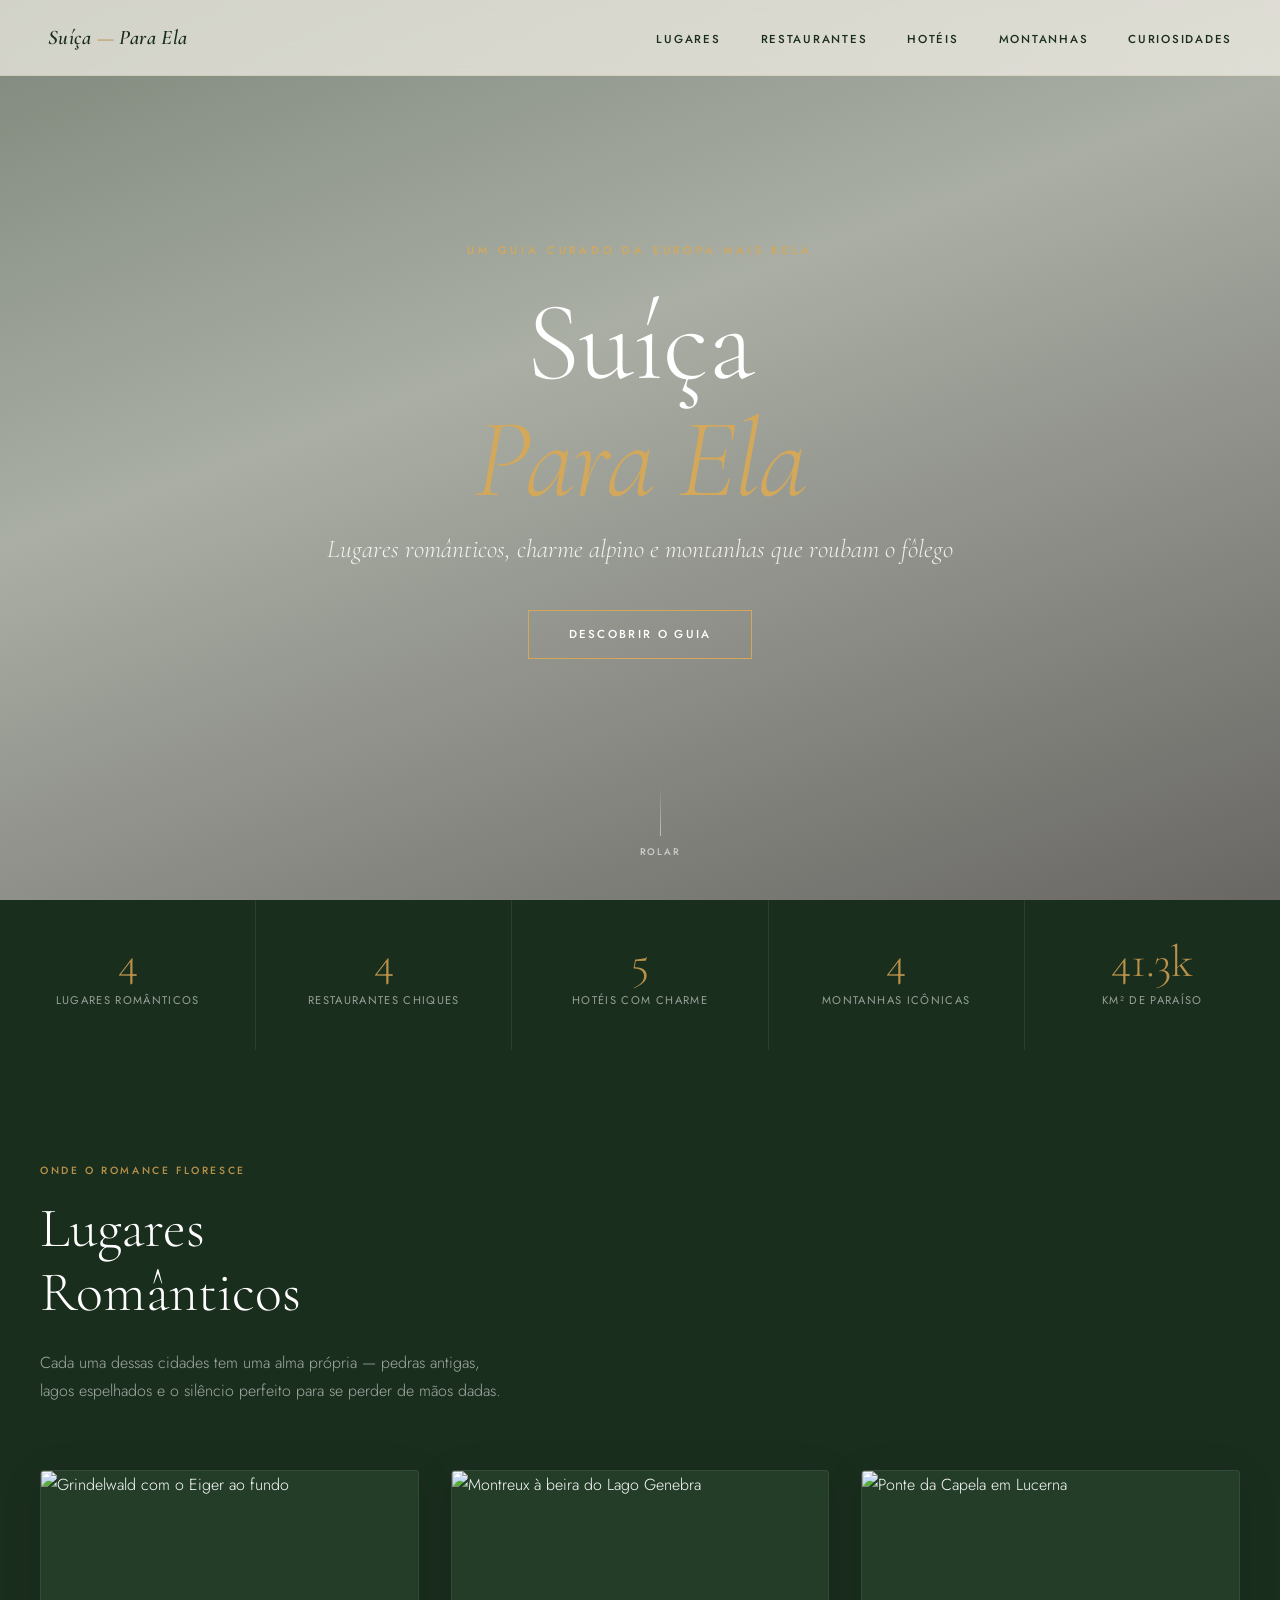
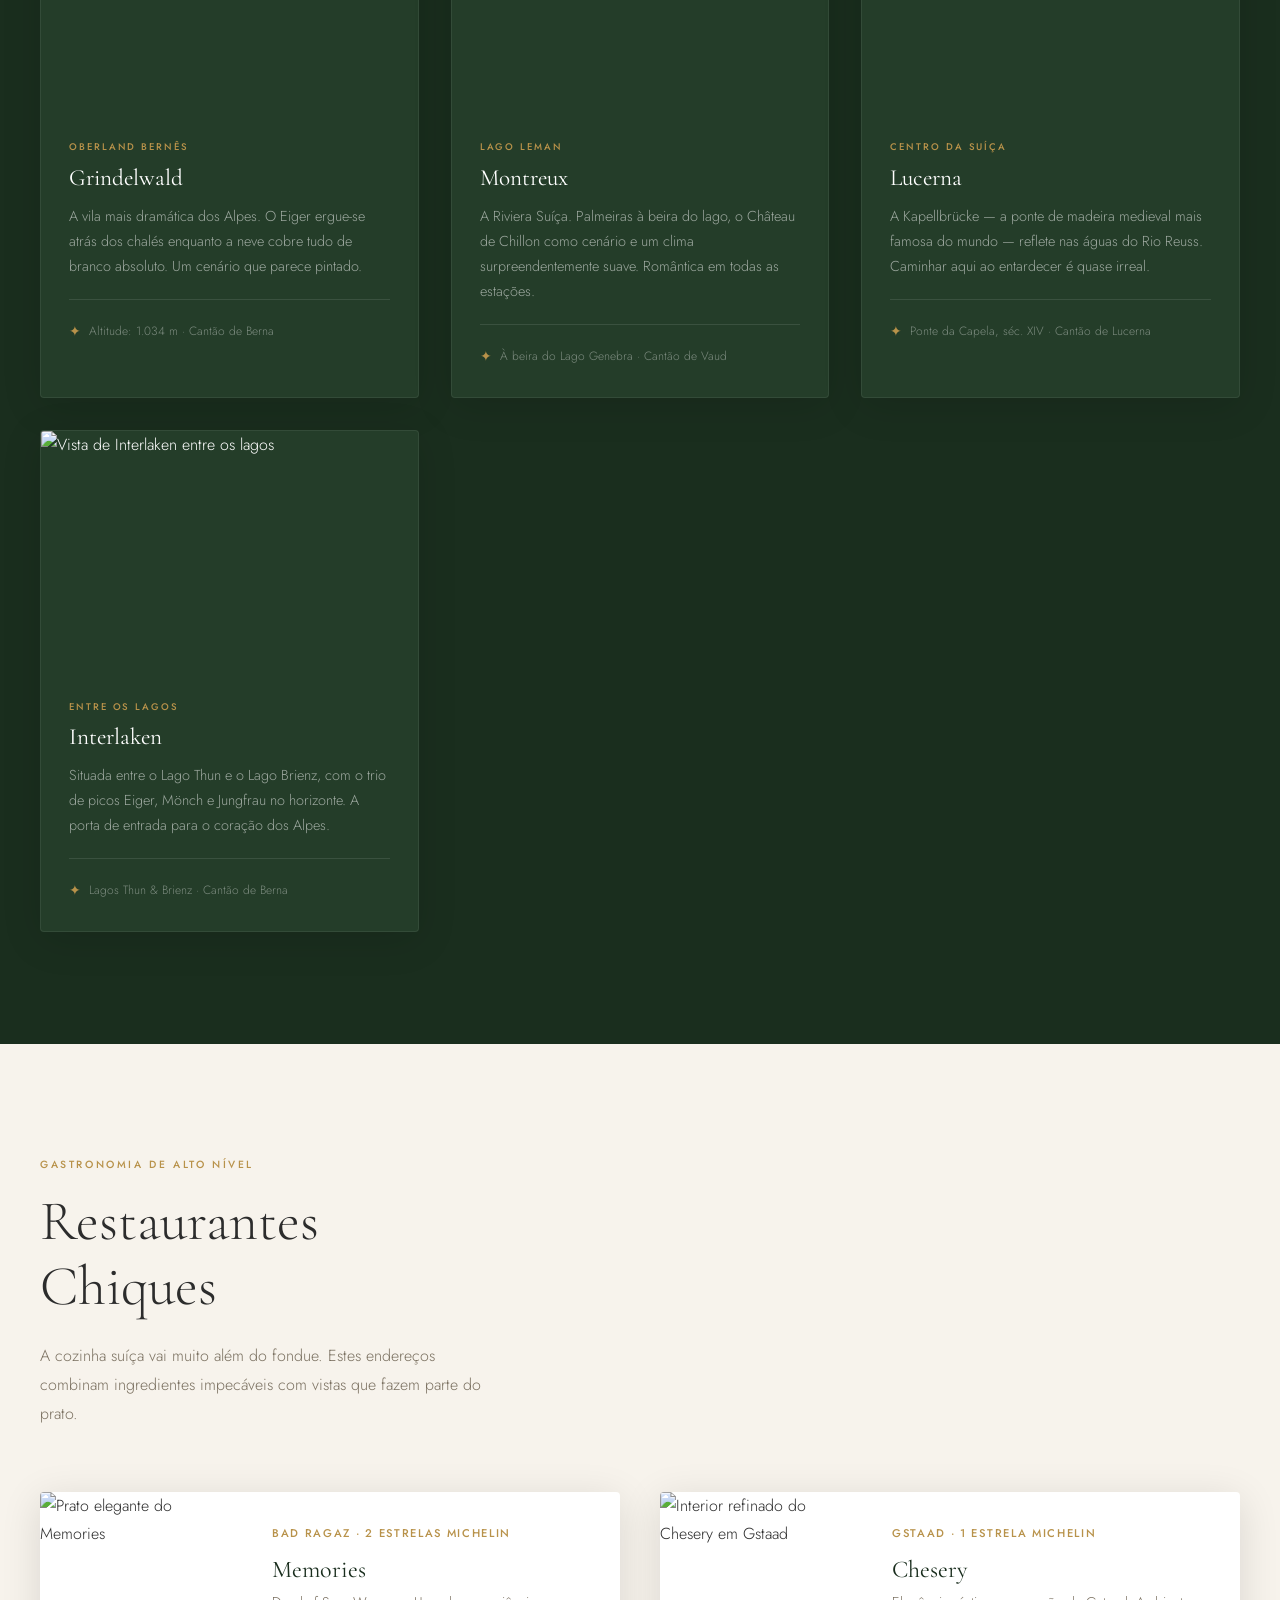
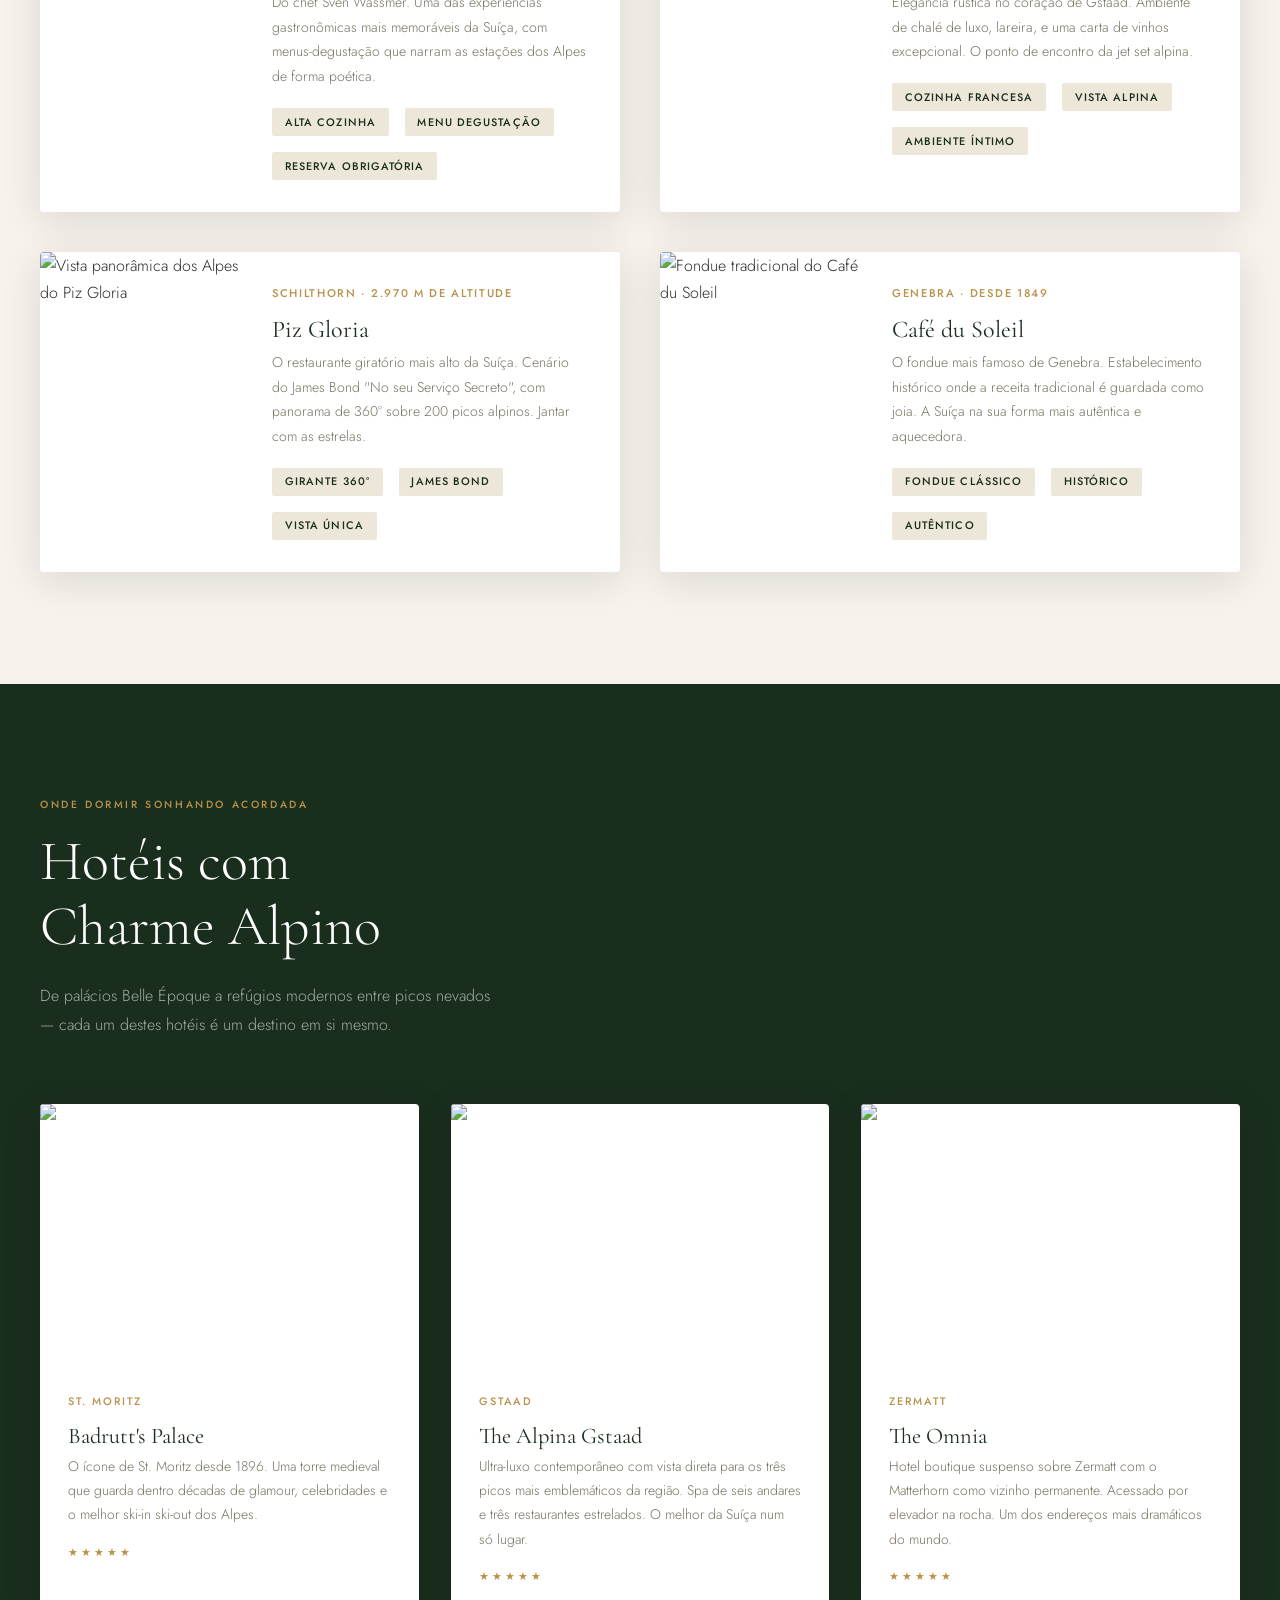
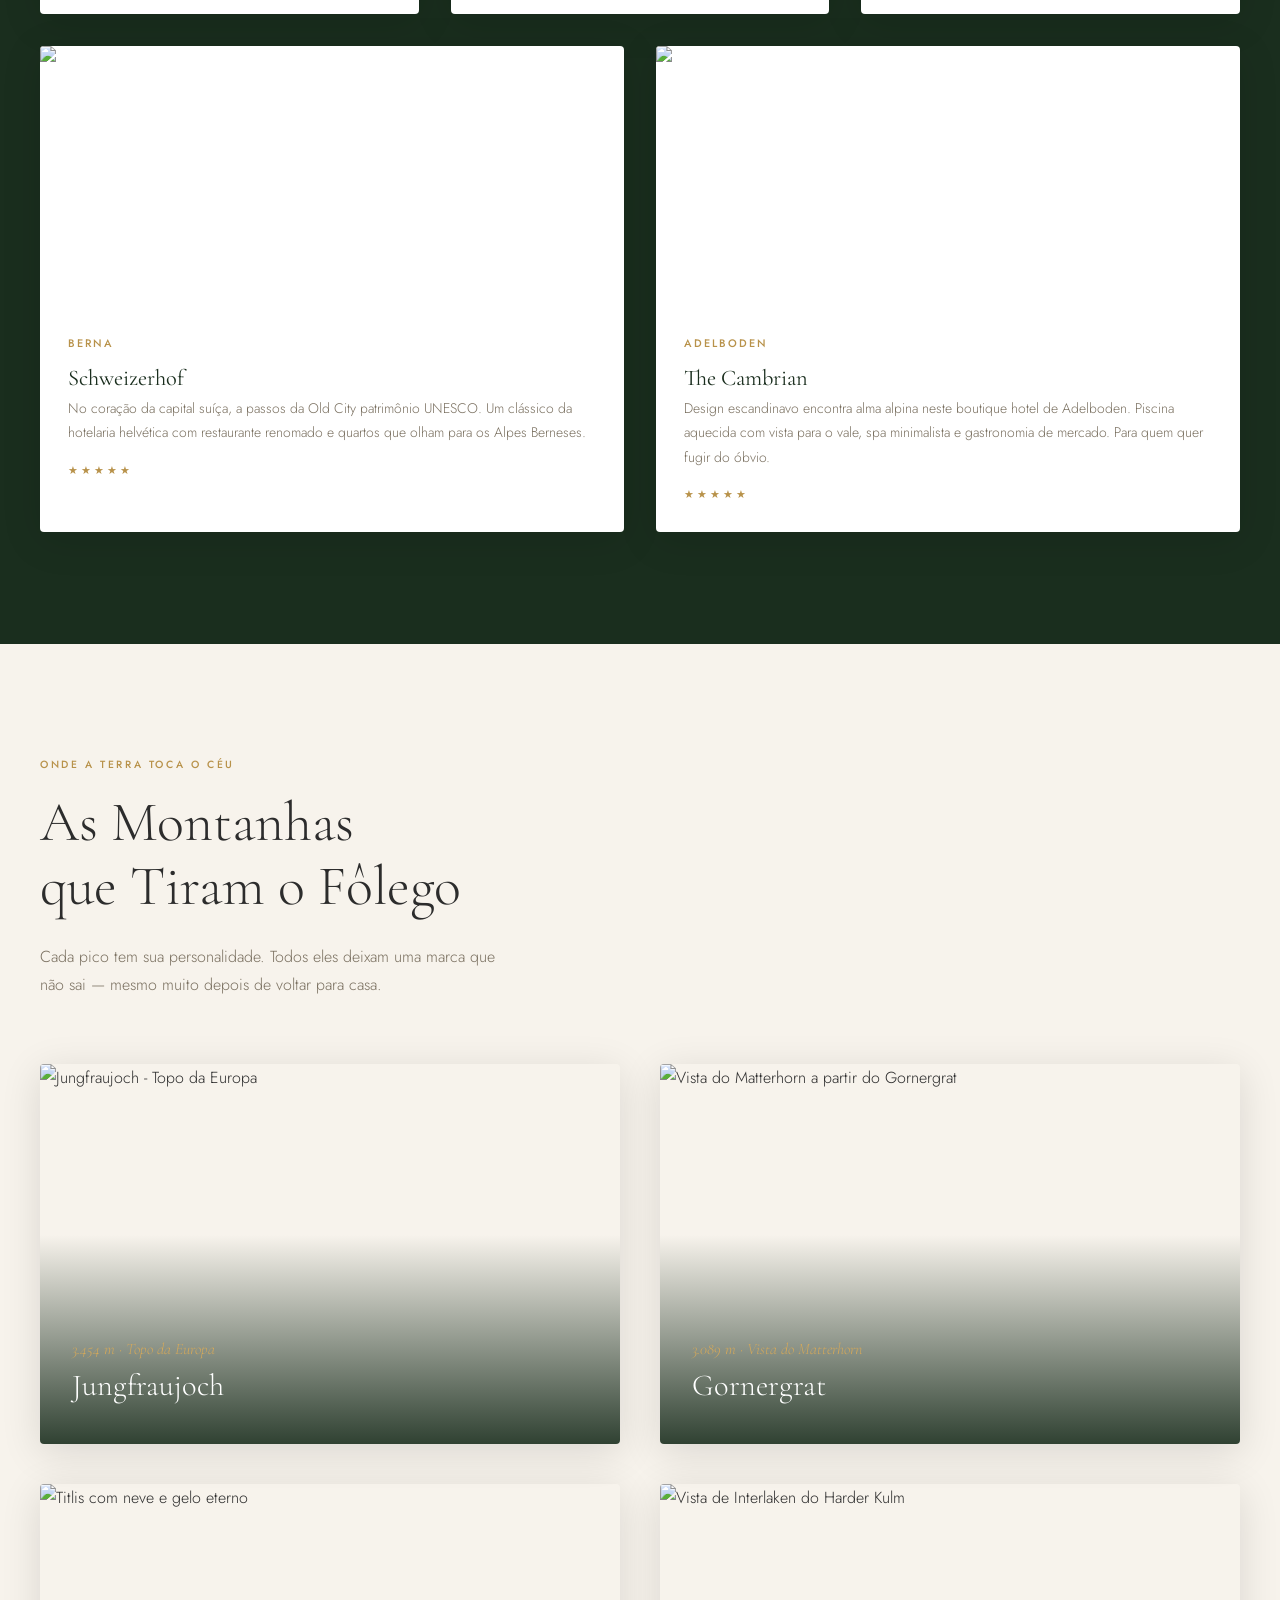
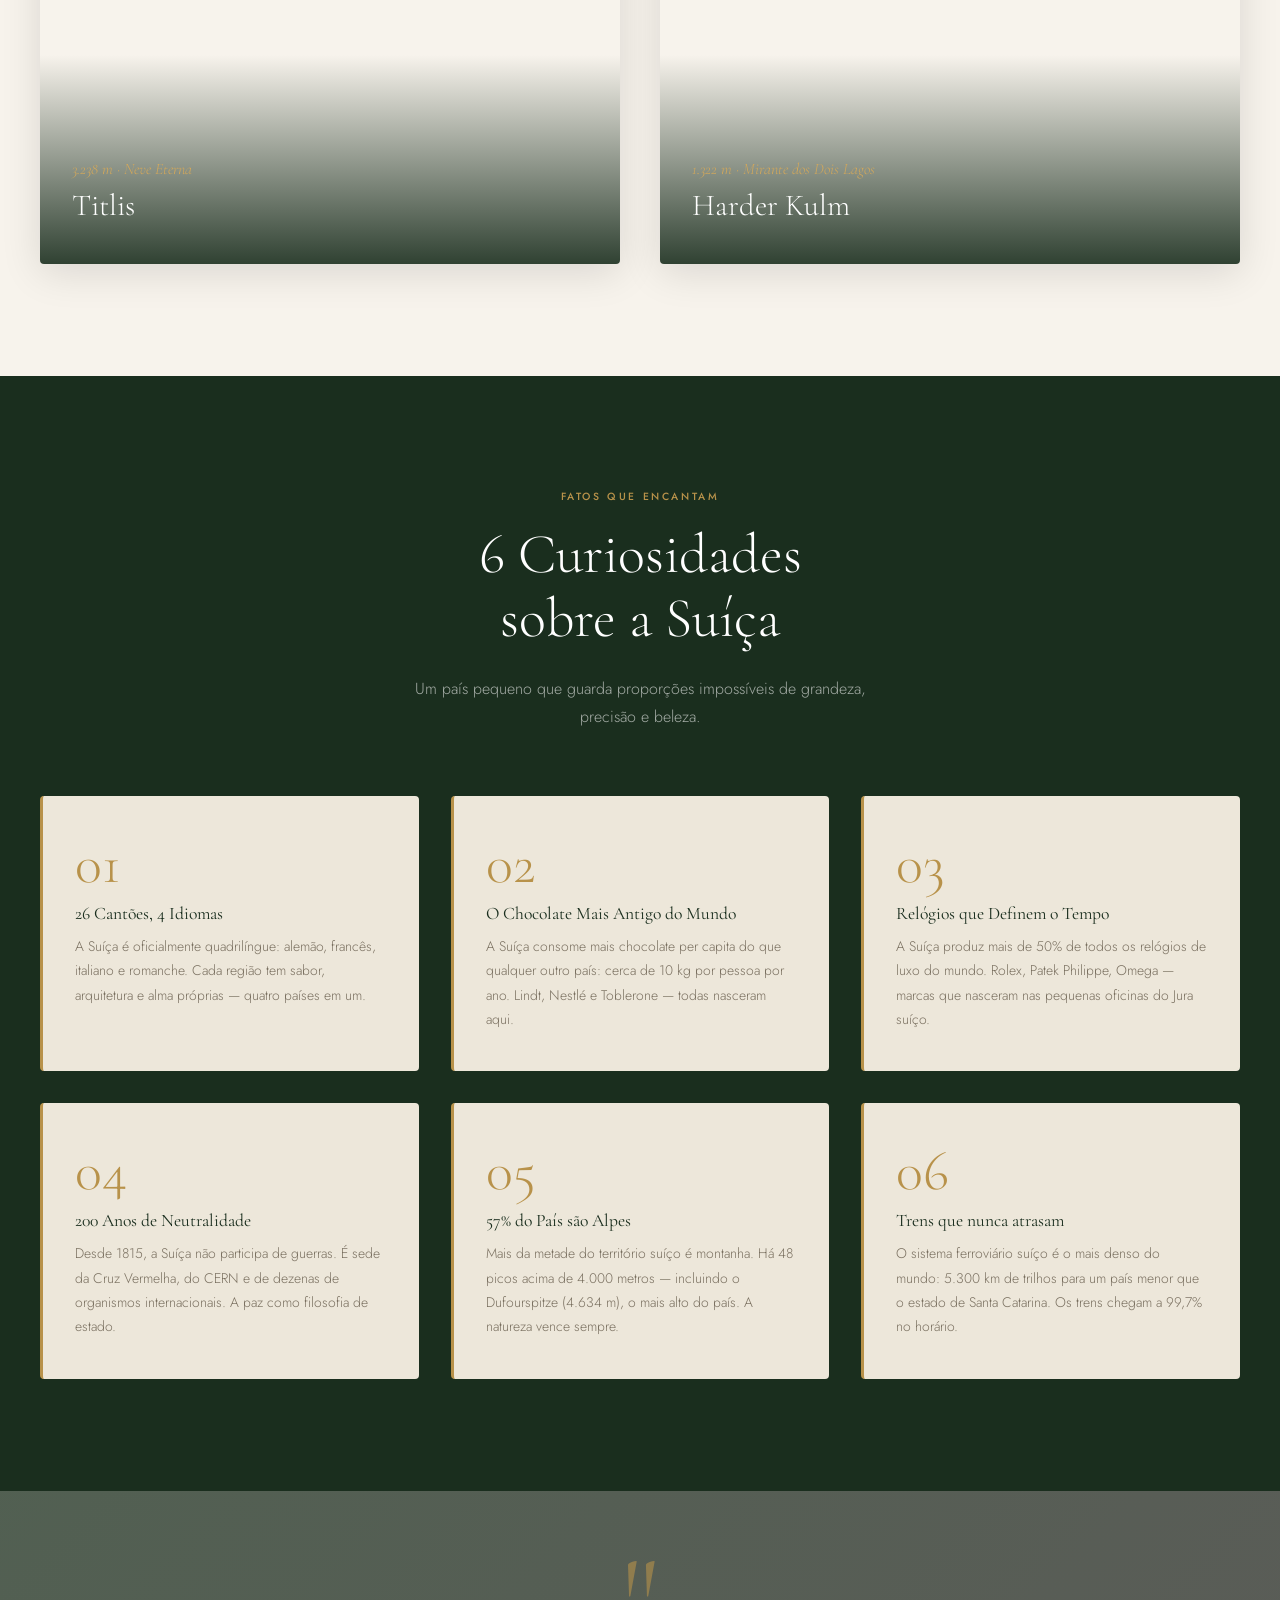
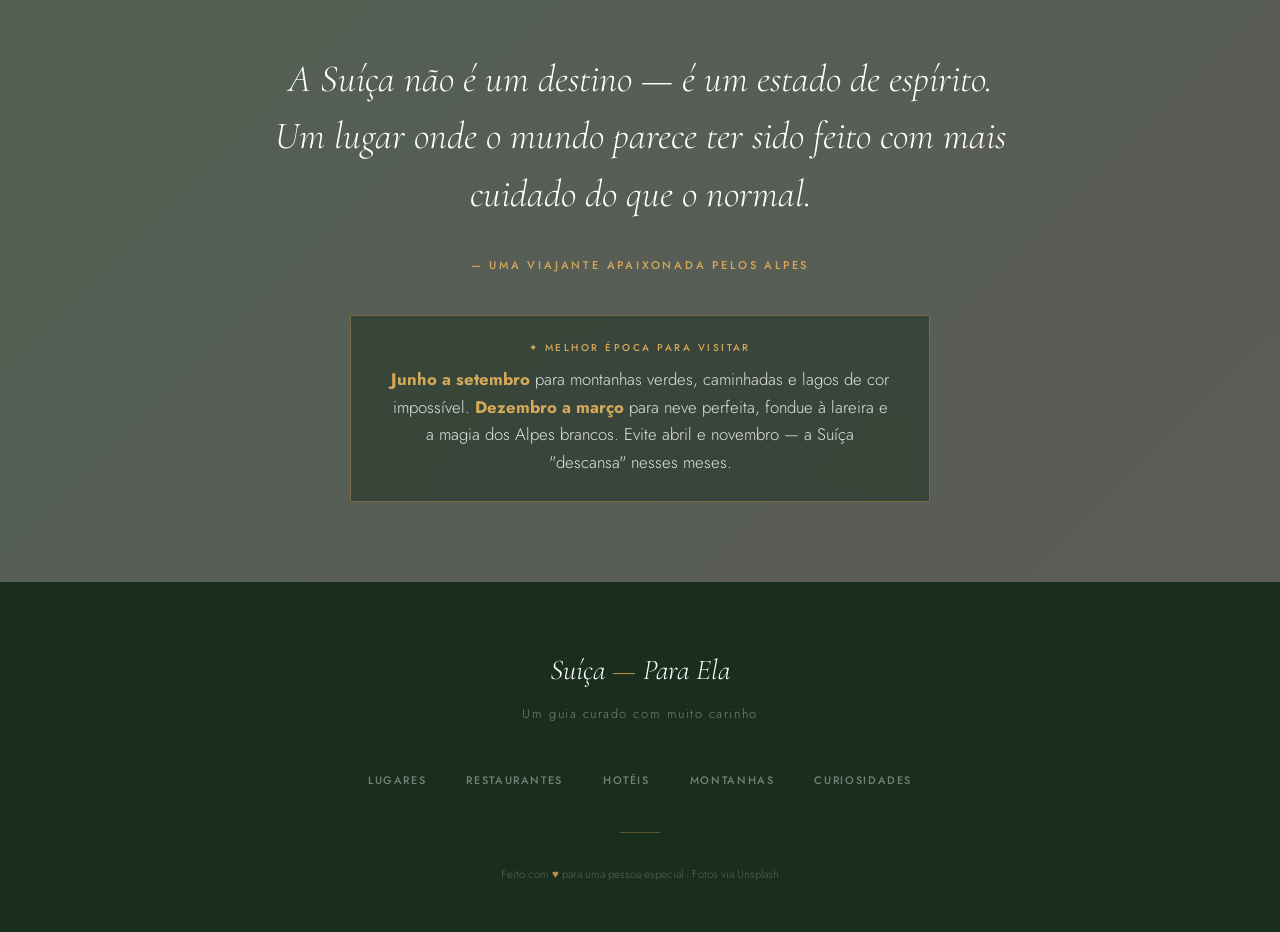
==== index.html @ e3edb525 "fix: replace Unsplash image URLs with Picsum to fix Vercel display Unsplash blocks hotlinking from u" ====
<!DOCTYPE html>
<html lang="pt-BR">
<head>
  <meta charset="UTF-8" />
  <meta name="viewport" content="width=device-width, initial-scale=1.0" />
  <title>Suíça — Para Ela</title>
  <link rel="preconnect" href="https://fonts.googleapis.com" />
  <link rel="preconnect" href="https://fonts.gstatic.com" crossorigin />
  <link href="https://fonts.googleapis.com/css2?family=Cormorant+Garamond:ital,wght@0,300;0,400;0,600;0,700;1,300;1,400;1,600&family=Jost:wght@300;400;500;600&display=swap" rel="stylesheet" />

  <style>
    /* ─── Reset & Base ─────────────────────────────────── */
    *, *::before, *::after { box-sizing: border-box; margin: 0; padding: 0; }

    :root {
      --cream:   #f7f3ec;
      --cream2:  #ede7da;
      --forest:  #1a2e1e;
      --forest2: #243d29;
      --gold:    #b8924a;
      --gold2:   #d4a85a;
      --text:    #2c2c2c;
      --muted:   #7a7060;
      --white:   #ffffff;
      --shadow:  0 8px 40px rgba(0,0,0,.12);
      --shadow-hover: 0 20px 60px rgba(0,0,0,.22);
      --radius:  4px;
      --transition: .4s cubic-bezier(.25,.46,.45,.94);
    }

    html { scroll-behavior: smooth; }

    body {
      font-family: 'Jost', sans-serif;
      font-weight: 300;
      background: var(--cream);
      color: var(--text);
      overflow-x: hidden;
      line-height: 1.7;
    }

    img { display: block; width: 100%; object-fit: cover; }

    a { color: inherit; text-decoration: none; }

    /* ─── Typography ────────────────────────────────────── */
    h1, h2, h3, h4 {
      font-family: 'Cormorant Garamond', serif;
      font-weight: 400;
      line-height: 1.15;
    }

    .section-label {
      font-family: 'Jost', sans-serif;
      font-size: .65rem;
      font-weight: 500;
      letter-spacing: .25em;
      text-transform: uppercase;
      color: var(--gold);
      display: block;
      margin-bottom: 1rem;
    }

    .section-title {
      font-size: clamp(2rem, 5vw, 3.5rem);
      font-weight: 300;
      margin-bottom: 1.5rem;
    }

    .section-subtitle {
      font-size: 1rem;
      font-weight: 300;
      color: var(--muted);
      max-width: 52ch;
      line-height: 1.8;
    }

    /* ─── Navigation ────────────────────────────────────── */
    .nav {
      position: fixed;
      top: 0;
      left: 0;
      right: 0;
      z-index: 100;
      display: flex;
      align-items: center;
      justify-content: space-between;
      padding: 1.25rem 3rem;
      background: rgba(247, 243, 236, .7);
      backdrop-filter: blur(18px) saturate(1.4);
      -webkit-backdrop-filter: blur(18px) saturate(1.4);
      border-bottom: 1px solid rgba(184,146,74,.15);
      transition: padding var(--transition), background var(--transition);
    }

    .nav.scrolled {
      padding: .9rem 3rem;
      background: rgba(247, 243, 236, .92);
    }

    .nav-logo {
      font-family: 'Cormorant Garamond', serif;
      font-size: 1.3rem;
      font-weight: 600;
      font-style: italic;
      color: var(--forest);
      letter-spacing: .02em;
    }

    .nav-logo span { color: var(--gold); }

    .nav-links {
      display: flex;
      gap: 2.5rem;
      list-style: none;
    }

    .nav-links a {
      font-size: .72rem;
      font-weight: 500;
      letter-spacing: .15em;
      text-transform: uppercase;
      color: var(--forest);
      position: relative;
      padding-bottom: 2px;
      transition: color var(--transition);
    }

    .nav-links a::after {
      content: '';
      position: absolute;
      bottom: 0;
      left: 0;
      width: 0;
      height: 1px;
      background: var(--gold);
      transition: width var(--transition);
    }

    .nav-links a:hover { color: var(--gold); }
    .nav-links a:hover::after { width: 100%; }

    .nav-toggle {
      display: none;
      flex-direction: column;
      gap: 5px;
      cursor: pointer;
      padding: 4px;
    }

    .nav-toggle span {
      display: block;
      width: 24px;
      height: 1.5px;
      background: var(--forest);
      transition: var(--transition);
    }

    /* ─── Hero ──────────────────────────────────────────── */
    .hero {
      position: relative;
      height: 100vh;
      min-height: 600px;
      display: flex;
      align-items: center;
      justify-content: center;
      overflow: hidden;
    }

    .hero-bg {
      position: absolute;
      inset: -10%;
      background-image: url('https://picsum.photos/seed/swiss-alps-hero/1800/900');
      background-size: cover;
      background-position: center;
      animation: kenburns 20s ease-in-out infinite alternate;
    }

    @keyframes kenburns {
      from { transform: scale(1)   translate(0, 0); }
      to   { transform: scale(1.08) translate(-2%, -1%); }
    }

    .hero-overlay {
      position: absolute;
      inset: 0;
      background: linear-gradient(
        160deg,
        rgba(26, 46, 30, .55) 0%,
        rgba(26, 46, 30, .35) 40%,
        rgba(10, 10, 10, .6)  100%
      );
    }

    .hero-content {
      position: relative;
      text-align: center;
      color: var(--white);
      padding: 0 2rem;
      max-width: 860px;
    }

    .hero-eyebrow {
      font-family: 'Jost', sans-serif;
      font-size: .68rem;
      font-weight: 500;
      letter-spacing: .35em;
      text-transform: uppercase;
      color: var(--gold2);
      display: block;
      margin-bottom: 1.5rem;
      opacity: 0;
      transform: translateY(20px);
      animation: fadeUp .9s .3s forwards;
    }

    .hero-title {
      font-size: clamp(3rem, 9vw, 7rem);
      font-weight: 300;
      letter-spacing: -.01em;
      line-height: 1.05;
      margin-bottom: .5rem;
      opacity: 0;
      transform: translateY(30px);
      animation: fadeUp 1s .5s forwards;
    }

    .hero-title em {
      font-style: italic;
      color: var(--gold2);
    }

    .hero-subtitle {
      font-family: 'Cormorant Garamond', serif;
      font-size: clamp(1.1rem, 2.5vw, 1.6rem);
      font-weight: 300;
      font-style: italic;
      opacity: 0;
      transform: translateY(20px);
      animation: fadeUp 1s .7s forwards;
      margin-bottom: 2.5rem;
      color: rgba(255,255,255,.85);
    }

    .hero-cta {
      display: inline-block;
      padding: .85rem 2.5rem;
      border: 1px solid var(--gold2);
      color: var(--white);
      font-family: 'Jost', sans-serif;
      font-size: .72rem;
      font-weight: 500;
      letter-spacing: .2em;
      text-transform: uppercase;
      transition: background var(--transition), color var(--transition);
      opacity: 0;
      animation: fadeUp 1s .9s forwards;
    }

    .hero-cta:hover {
      background: var(--gold);
      border-color: var(--gold);
    }

    .hero-scroll {
      position: absolute;
      bottom: 2.5rem;
      left: 50%;
      transform: translateX(-50%);
      display: flex;
      flex-direction: column;
      align-items: center;
      gap: .5rem;
      color: rgba(255,255,255,.6);
      font-size: .6rem;
      font-weight: 500;
      letter-spacing: .2em;
      text-transform: uppercase;
      animation: fadeUp 1s 1.2s both;
    }

    .hero-scroll-line {
      width: 1px;
      height: 50px;
      background: linear-gradient(to bottom, transparent, rgba(255,255,255,.5));
      animation: scrollPulse 2s ease-in-out infinite;
    }

    @keyframes scrollPulse {
      0%, 100% { opacity: .4; transform: scaleY(1); }
      50%       { opacity: 1;  transform: scaleY(1.1); }
    }

    @keyframes fadeUp {
      to { opacity: 1; transform: translateY(0); }
    }

    /* ─── Intro Strip ───────────────────────────────────── */
    .intro-strip {
      background: var(--forest);
      color: var(--white);
      display: flex;
      justify-content: center;
      gap: 0;
      overflow: hidden;
    }

    .intro-item {
      flex: 1;
      padding: 2.5rem 2rem;
      text-align: center;
      border-right: 1px solid rgba(255,255,255,.08);
      position: relative;
    }

    .intro-item:last-child { border-right: none; }

    .intro-item-number {
      font-family: 'Cormorant Garamond', serif;
      font-size: 2.8rem;
      font-weight: 300;
      color: var(--gold);
      display: block;
      line-height: 1;
    }

    .intro-item-label {
      font-size: .7rem;
      font-weight: 400;
      letter-spacing: .12em;
      text-transform: uppercase;
      color: rgba(255,255,255,.55);
      margin-top: .4rem;
      display: block;
    }

    /* ─── Section Wrapper ───────────────────────────────── */
    .section {
      padding: 7rem 2rem;
    }

    .section-inner {
      max-width: 1200px;
      margin: 0 auto;
    }

    .section-header {
      margin-bottom: 4rem;
    }

    .section-header.centered { text-align: center; }
    .section-header.centered .section-subtitle { margin: 0 auto; }

    /* ─── Cards Grid ────────────────────────────────────── */
    .cards-grid {
      display: grid;
      grid-template-columns: repeat(auto-fill, minmax(280px, 1fr));
      gap: 2rem;
    }

    .card {
      background: var(--white);
      border-radius: var(--radius);
      overflow: hidden;
      box-shadow: var(--shadow);
      transition: transform var(--transition), box-shadow var(--transition);
    }

    .card:hover {
      transform: translateY(-8px);
      box-shadow: var(--shadow-hover);
    }

    .card-img {
      height: 240px;
      overflow: hidden;
    }

    .card-img img {
      height: 100%;
      transition: transform .7s ease;
    }

    .card:hover .card-img img {
      transform: scale(1.07);
    }

    .card-body {
      padding: 1.75rem;
    }

    .card-tag {
      font-size: .6rem;
      font-weight: 500;
      letter-spacing: .2em;
      text-transform: uppercase;
      color: var(--gold);
      display: block;
      margin-bottom: .6rem;
    }

    .card-title {
      font-size: 1.45rem;
      font-weight: 400;
      margin-bottom: .75rem;
      color: var(--forest);
    }

    .card-text {
      font-size: .9rem;
      color: var(--muted);
      line-height: 1.75;
    }

    .card-detail {
      display: flex;
      align-items: center;
      gap: .5rem;
      margin-top: 1.2rem;
      padding-top: 1.2rem;
      border-top: 1px solid var(--cream2);
      font-size: .75rem;
      color: var(--muted);
    }

    .card-detail-icon { color: var(--gold); font-size: .9rem; }

    /* ─── Lugares Românticos (dark section) ─────────────── */
    .section--dark {
      background: var(--forest);
      color: var(--white);
    }

    .section--dark .section-title { color: var(--white); }
    .section--dark .section-subtitle { color: rgba(255,255,255,.6); }
    .section--dark .card {
      background: var(--forest2);
      color: var(--white);
      border: 1px solid rgba(255,255,255,.07);
    }
    .section--dark .card-title { color: var(--white); }
    .section--dark .card-text  { color: rgba(255,255,255,.55); }
    .section--dark .card-detail { border-color: rgba(255,255,255,.1); color: rgba(255,255,255,.4); }

    /* ─── Feature Layout (2 col) ────────────────────────── */
    .feature-grid {
      display: grid;
      grid-template-columns: 1fr 1fr;
      gap: 3rem;
      align-items: center;
    }

    .feature-grid.reverse { direction: rtl; }
    .feature-grid.reverse > * { direction: ltr; }

    .feature-img {
      border-radius: var(--radius);
      overflow: hidden;
      height: 480px;
      box-shadow: var(--shadow);
    }

    .feature-img img { height: 100%; }

    .feature-content { padding: 1rem 0; }

    .feature-content .section-title {
      font-size: clamp(1.8rem, 3.5vw, 2.8rem);
      margin-top: .5rem;
    }

    .feature-stars {
      display: flex;
      gap: .25rem;
      margin-top: 1.5rem;
    }

    .star { color: var(--gold); font-size: .85rem; }

    .feature-badge {
      display: inline-block;
      margin-top: 1.5rem;
      padding: .5rem 1.2rem;
      border: 1px solid var(--gold);
      color: var(--gold);
      font-size: .65rem;
      font-weight: 500;
      letter-spacing: .18em;
      text-transform: uppercase;
      border-radius: 2px;
    }

    /* ─── Restaurantes ──────────────────────────────────── */
    .restaurant-list {
      display: grid;
      grid-template-columns: 1fr 1fr;
      gap: 2.5rem;
    }

    .restaurant-card {
      display: grid;
      grid-template-columns: 200px 1fr;
      gap: 0;
      background: var(--white);
      border-radius: var(--radius);
      overflow: hidden;
      box-shadow: var(--shadow);
      transition: transform var(--transition), box-shadow var(--transition);
    }

    .restaurant-card:hover {
      transform: translateY(-6px);
      box-shadow: var(--shadow-hover);
    }

    .restaurant-img {
      height: 100%;
      min-height: 220px;
      overflow: hidden;
    }

    .restaurant-img img { height: 100%; }

    .restaurant-card:hover .restaurant-img img {
      transform: scale(1.07);
      transition: transform .7s ease;
    }

    .restaurant-body {
      padding: 2rem;
    }

    .restaurant-name {
      font-size: 1.5rem;
      font-weight: 400;
      color: var(--forest);
      margin-bottom: .4rem;
    }

    .restaurant-location {
      font-size: .7rem;
      font-weight: 500;
      letter-spacing: .15em;
      text-transform: uppercase;
      color: var(--gold);
      margin-bottom: .8rem;
    }

    .restaurant-desc {
      font-size: .88rem;
      color: var(--muted);
      line-height: 1.75;
    }

    .restaurant-meta {
      display: flex;
      gap: 1rem;
      margin-top: 1.2rem;
      flex-wrap: wrap;
    }

    .restaurant-meta span {
      font-size: .68rem;
      font-weight: 500;
      letter-spacing: .1em;
      text-transform: uppercase;
      padding: .3rem .8rem;
      background: var(--cream2);
      color: var(--forest);
      border-radius: 2px;
    }

    /* ─── Hotéis ────────────────────────────────────────── */
    .hotels-grid {
      display: grid;
      grid-template-columns: repeat(3, 1fr);
      gap: 2rem;
    }

    .hotel-card {
      background: var(--white);
      border-radius: var(--radius);
      overflow: hidden;
      box-shadow: var(--shadow);
      transition: transform var(--transition), box-shadow var(--transition);
    }

    .hotel-card:hover {
      transform: translateY(-8px);
      box-shadow: var(--shadow-hover);
    }

    .hotel-card:nth-child(4),
    .hotel-card:nth-child(5) {
      grid-column: span 1;
    }

    .hotels-grid-bottom {
      display: grid;
      grid-template-columns: 1fr 1fr;
      gap: 2rem;
      margin-top: 2rem;
    }

    .hotel-img {
      height: 260px;
      overflow: hidden;
    }

    .hotel-img img {
      height: 100%;
      transition: transform .7s ease;
    }

    .hotel-card:hover .hotel-img img { transform: scale(1.07); }

    .hotel-body { padding: 1.75rem; }

    .hotel-name {
      font-size: 1.4rem;
      font-weight: 400;
      color: var(--forest);
      margin-bottom: .3rem;
    }

    .hotel-location {
      font-size: .68rem;
      font-weight: 500;
      letter-spacing: .18em;
      text-transform: uppercase;
      color: var(--gold);
      display: block;
      margin-bottom: .8rem;
    }

    .hotel-desc {
      font-size: .87rem;
      color: var(--muted);
      line-height: 1.75;
    }

    .hotel-stars { display: flex; gap: 3px; margin-top: 1rem; }
    .hotel-stars .star { font-size: .7rem; }

    /* ─── Montanhas ─────────────────────────────────────── */
    .mountains-grid {
      display: grid;
      grid-template-columns: repeat(2, 1fr);
      gap: 2.5rem;
    }

    .mountain-card {
      position: relative;
      border-radius: var(--radius);
      overflow: hidden;
      height: 380px;
      cursor: default;
      box-shadow: var(--shadow);
    }

    .mountain-card img {
      height: 100%;
      transition: transform .9s ease;
    }

    .mountain-card:hover img { transform: scale(1.07); }

    .mountain-overlay {
      position: absolute;
      inset: 0;
      background: linear-gradient(to top, rgba(26,46,30,.9) 0%, transparent 55%);
      transition: background var(--transition);
    }

    .mountain-card:hover .mountain-overlay {
      background: linear-gradient(to top, rgba(26,46,30,.95) 0%, rgba(26,46,30,.2) 60%);
    }

    .mountain-content {
      position: absolute;
      bottom: 0;
      left: 0;
      right: 0;
      padding: 2rem;
      color: var(--white);
    }

    .mountain-altitude {
      font-family: 'Cormorant Garamond', serif;
      font-size: 1rem;
      font-style: italic;
      color: var(--gold2);
      display: block;
      margin-bottom: .4rem;
    }

    .mountain-name {
      font-size: 1.9rem;
      font-weight: 300;
      margin-bottom: .5rem;
    }

    .mountain-desc {
      font-size: .85rem;
      color: rgba(255,255,255,.65);
      line-height: 1.7;
      max-height: 0;
      overflow: hidden;
      opacity: 0;
      transition: max-height .5s ease, opacity .5s ease;
    }

    .mountain-card:hover .mountain-desc {
      max-height: 100px;
      opacity: 1;
    }

    /* ─── Curiosidades ──────────────────────────────────── */
    .facts-grid {
      display: grid;
      grid-template-columns: repeat(3, 1fr);
      gap: 2rem;
    }

    .fact-card {
      padding: 2.5rem 2rem;
      background: var(--cream2);
      border-radius: var(--radius);
      border-left: 3px solid var(--gold);
      transition: transform var(--transition), box-shadow var(--transition);
    }

    .fact-card:hover {
      transform: translateY(-5px);
      box-shadow: var(--shadow);
    }

    .fact-number {
      font-family: 'Cormorant Garamond', serif;
      font-size: 3.5rem;
      font-weight: 300;
      color: var(--gold);
      line-height: 1;
      display: block;
      margin-bottom: .75rem;
    }

    .fact-title {
      font-size: 1.1rem;
      font-weight: 400;
      color: var(--forest);
      margin-bottom: .6rem;
    }

    .fact-text {
      font-size: .87rem;
      color: var(--muted);
      line-height: 1.75;
    }

    /* ─── Quote Section ─────────────────────────────────── */
    .quote-section {
      position: relative;
      min-height: 70vh;
      display: flex;
      align-items: center;
      justify-content: center;
      overflow: hidden;
    }

    .quote-bg {
      position: absolute;
      inset: -5%;
      background-image: url('https://picsum.photos/seed/swiss-valley-quote/1800/900');
      background-size: cover;
      background-position: center top;
      animation: kenburns2 18s ease-in-out infinite alternate;
    }

    @keyframes kenburns2 {
      from { transform: scale(1)    translate(0, 0); }
      to   { transform: scale(1.06) translate(1%, -1%); }
    }

    .quote-overlay {
      position: absolute;
      inset: 0;
      background: linear-gradient(135deg, rgba(26,46,30,.75), rgba(10,10,10,.65));
    }

    .quote-content {
      position: relative;
      text-align: center;
      color: var(--white);
      padding: 5rem 2rem;
      max-width: 800px;
    }

    .quote-mark {
      font-family: 'Cormorant Garamond', serif;
      font-size: 8rem;
      color: var(--gold);
      line-height: .5;
      display: block;
      margin-bottom: 1rem;
      opacity: .6;
    }

    .quote-text {
      font-family: 'Cormorant Garamond', serif;
      font-size: clamp(1.5rem, 3.5vw, 2.4rem);
      font-weight: 300;
      font-style: italic;
      line-height: 1.5;
      margin-bottom: 2rem;
    }

    .quote-author {
      font-size: .7rem;
      font-weight: 500;
      letter-spacing: .25em;
      text-transform: uppercase;
      color: var(--gold2);
      display: block;
      margin-bottom: 2.5rem;
    }

    .quote-tip-box {
      display: inline-block;
      padding: 1.5rem 2.5rem;
      border: 1px solid rgba(184,146,74,.5);
      background: rgba(26,46,30,.5);
      backdrop-filter: blur(8px);
      max-width: 580px;
    }

    .quote-tip-label {
      font-size: .62rem;
      font-weight: 500;
      letter-spacing: .25em;
      text-transform: uppercase;
      color: var(--gold2);
      display: block;
      margin-bottom: .6rem;
    }

    .quote-tip-text {
      font-size: 1.05rem;
      color: rgba(255,255,255,.85);
      line-height: 1.65;
    }

    /* ─── Footer ─────────────────────────────────────────── */
    .footer {
      background: var(--forest);
      color: rgba(255,255,255,.5);
      text-align: center;
      padding: 4rem 2rem 3rem;
    }

    .footer-logo {
      font-family: 'Cormorant Garamond', serif;
      font-size: 1.8rem;
      font-weight: 300;
      font-style: italic;
      color: var(--white);
      display: block;
      margin-bottom: .5rem;
    }

    .footer-logo span { color: var(--gold); }

    .footer-tagline {
      font-size: .8rem;
      letter-spacing: .12em;
      color: rgba(255,255,255,.4);
      margin-bottom: 2.5rem;
      display: block;
    }

    .footer-links {
      display: flex;
      justify-content: center;
      gap: 2.5rem;
      list-style: none;
      margin-bottom: 2.5rem;
    }

    .footer-links a {
      font-size: .68rem;
      font-weight: 500;
      letter-spacing: .15em;
      text-transform: uppercase;
      color: rgba(255,255,255,.4);
      transition: color .3s;
    }

    .footer-links a:hover { color: var(--gold); }

    .footer-divider {
      width: 40px;
      height: 1px;
      background: rgba(184,146,74,.4);
      margin: 0 auto 2rem;
    }

    .footer-copy {
      font-size: .72rem;
      color: rgba(255,255,255,.25);
    }

    .footer-heart { color: var(--gold); }

    /* ─── Fade-in animation (IntersectionObserver) ──────── */
    .fade-in {
      opacity: 0;
      transform: translateY(35px);
      transition: opacity .7s ease, transform .7s ease;
    }

    .fade-in.visible {
      opacity: 1;
      transform: translateY(0);
    }

    .fade-in-delay-1 { transition-delay: .1s; }
    .fade-in-delay-2 { transition-delay: .2s; }
    .fade-in-delay-3 { transition-delay: .3s; }
    .fade-in-delay-4 { transition-delay: .4s; }
    .fade-in-delay-5 { transition-delay: .5s; }

    /* ─── Mobile Menu ───────────────────────────────────── */
    .mobile-menu {
      display: none;
      position: fixed;
      inset: 0;
      z-index: 99;
      background: var(--forest);
      flex-direction: column;
      align-items: center;
      justify-content: center;
      gap: 2rem;
    }

    .mobile-menu.open { display: flex; }

    .mobile-menu a {
      font-family: 'Cormorant Garamond', serif;
      font-size: 2rem;
      font-weight: 300;
      color: var(--white);
      letter-spacing: .05em;
    }

    .mobile-menu a:hover { color: var(--gold); }

    .mobile-close {
      position: absolute;
      top: 1.5rem;
      right: 2rem;
      font-size: 1.8rem;
      color: rgba(255,255,255,.6);
      cursor: pointer;
      background: none;
      border: none;
      line-height: 1;
    }

    /* ─── Responsive ─────────────────────────────────────── */
    @media (max-width: 900px) {
      .nav-links { display: none; }
      .nav-toggle { display: flex; }
      .nav { padding: 1.1rem 1.5rem; }
      .nav.scrolled { padding: .85rem 1.5rem; }

      .section { padding: 5rem 1.25rem; }
      .section-title { font-size: 2rem; }

      .feature-grid { grid-template-columns: 1fr; gap: 2rem; }
      .feature-grid.reverse { direction: ltr; }
      .feature-img { height: 320px; }

      .restaurant-list { grid-template-columns: 1fr; }
      .restaurant-card { grid-template-columns: 1fr; }
      .restaurant-img { min-height: 200px; }

      .hotels-grid { grid-template-columns: 1fr 1fr; }
      .hotels-grid-bottom { grid-template-columns: 1fr; }

      .mountains-grid { grid-template-columns: 1fr; }

      .facts-grid { grid-template-columns: 1fr 1fr; }
    }

    @media (max-width: 600px) {
      .intro-strip { flex-direction: column; }
      .intro-item { border-right: none; border-bottom: 1px solid rgba(255,255,255,.08); }

      .cards-grid { grid-template-columns: 1fr; }
      .hotels-grid { grid-template-columns: 1fr; }
      .hotels-grid-bottom { grid-template-columns: 1fr; }
      .facts-grid { grid-template-columns: 1fr; }

      .hero-title { font-size: 3rem; }
      .quote-text { font-size: 1.4rem; }
    }
  </style>
</head>
<body>

  <!-- ═══ NAVIGATION ════════════════════════════════════ -->
  <nav class="nav" id="nav">
    <a href="#hero" class="nav-logo">Suíça <span>—</span> Para Ela</a>
    <ul class="nav-links">
      <li><a href="#lugares">Lugares</a></li>
      <li><a href="#restaurantes">Restaurantes</a></li>
      <li><a href="#hoteis">Hotéis</a></li>
      <li><a href="#montanhas">Montanhas</a></li>
      <li><a href="#curiosidades">Curiosidades</a></li>
    </ul>
    <button class="nav-toggle" id="nav-toggle" aria-label="Menu">
      <span></span><span></span><span></span>
    </button>
  </nav>

  <!-- Mobile Menu -->
  <div class="mobile-menu" id="mobile-menu">
    <button class="mobile-close" id="mobile-close">✕</button>
    <a href="#lugares" class="mobile-link">Lugares</a>
    <a href="#restaurantes" class="mobile-link">Restaurantes</a>
    <a href="#hoteis" class="mobile-link">Hotéis</a>
    <a href="#montanhas" class="mobile-link">Montanhas</a>
    <a href="#curiosidades" class="mobile-link">Curiosidades</a>
  </div>

  <!-- ═══ HERO ══════════════════════════════════════════ -->
  <section class="hero" id="hero">
    <div class="hero-bg"></div>
    <div class="hero-overlay"></div>
    <div class="hero-content">
      <span class="hero-eyebrow">Um guia curado da Europa mais bela</span>
      <h1 class="hero-title">Suíça<br /><em>Para Ela</em></h1>
      <p class="hero-subtitle">Lugares românticos, charme alpino e montanhas que roubam o fôlego</p>
      <a href="#lugares" class="hero-cta">Descobrir o guia</a>
    </div>
    <div class="hero-scroll">
      <div class="hero-scroll-line"></div>
      <span>Rolar</span>
    </div>
  </section>

  <!-- ═══ INTRO STRIP ═══════════════════════════════════ -->
  <div class="intro-strip">
    <div class="intro-item fade-in">
      <span class="intro-item-number">4</span>
      <span class="intro-item-label">Lugares românticos</span>
    </div>
    <div class="intro-item fade-in fade-in-delay-1">
      <span class="intro-item-number">4</span>
      <span class="intro-item-label">Restaurantes chiques</span>
    </div>
    <div class="intro-item fade-in fade-in-delay-2">
      <span class="intro-item-number">5</span>
      <span class="intro-item-label">Hotéis com charme</span>
    </div>
    <div class="intro-item fade-in fade-in-delay-3">
      <span class="intro-item-number">4</span>
      <span class="intro-item-label">Montanhas icônicas</span>
    </div>
    <div class="intro-item fade-in fade-in-delay-4">
      <span class="intro-item-number">41.3k</span>
      <span class="intro-item-label">km² de paraíso</span>
    </div>
  </div>

  <!-- ═══ LUGARES ROMÂNTICOS ════════════════════════════ -->
  <section class="section section--dark" id="lugares">
    <div class="section-inner">
      <div class="section-header fade-in">
        <span class="section-label">Onde o romance floresce</span>
        <h2 class="section-title">Lugares<br />Românticos</h2>
        <p class="section-subtitle">Cada uma dessas cidades tem uma alma própria — pedras antigas, lagos espelhados e o silêncio perfeito para se perder de mãos dadas.</p>
      </div>

      <div class="cards-grid">
        <!-- Grindelwald -->
        <article class="card fade-in fade-in-delay-1">
          <div class="card-img">
            <img
              src="https://picsum.photos/seed/grindelwald-eiger/800/600"
              alt="Grindelwald com o Eiger ao fundo"
              loading="lazy"
            />
          </div>
          <div class="card-body">
            <span class="card-tag">Oberland Bernês</span>
            <h3 class="card-title">Grindelwald</h3>
            <p class="card-text">A vila mais dramática dos Alpes. O Eiger ergue-se atrás dos chalés enquanto a neve cobre tudo de branco absoluto. Um cenário que parece pintado.</p>
            <div class="card-detail">
              <span class="card-detail-icon">✦</span>
              <span>Altitude: 1.034 m · Cantão de Berna</span>
            </div>
          </div>
        </article>

        <!-- Montreux -->
        <article class="card fade-in fade-in-delay-2">
          <div class="card-img">
            <img
              src="https://picsum.photos/seed/montreux-lago/800/600"
              alt="Montreux à beira do Lago Genebra"
              loading="lazy"
            />
          </div>
          <div class="card-body">
            <span class="card-tag">Lago Leman</span>
            <h3 class="card-title">Montreux</h3>
            <p class="card-text">A Riviera Suíça. Palmeiras à beira do lago, o Château de Chillon como cenário e um clima surpreendentemente suave. Romântica em todas as estações.</p>
            <div class="card-detail">
              <span class="card-detail-icon">✦</span>
              <span>À beira do Lago Genebra · Cantão de Vaud</span>
            </div>
          </div>
        </article>

        <!-- Lucerna -->
        <article class="card fade-in fade-in-delay-3">
          <div class="card-img">
            <img
              src="https://picsum.photos/seed/lucerna-ponte/800/600"
              alt="Ponte da Capela em Lucerna"
              loading="lazy"
            />
          </div>
          <div class="card-body">
            <span class="card-tag">Centro da Suíça</span>
            <h3 class="card-title">Lucerna</h3>
            <p class="card-text">A Kapellbrücke — a ponte de madeira medieval mais famosa do mundo — reflete nas águas do Rio Reuss. Caminhar aqui ao entardecer é quase irreal.</p>
            <div class="card-detail">
              <span class="card-detail-icon">✦</span>
              <span>Ponte da Capela, séc. XIV · Cantão de Lucerna</span>
            </div>
          </div>
        </article>

        <!-- Interlaken -->
        <article class="card fade-in fade-in-delay-4">
          <div class="card-img">
            <img
              src="https://picsum.photos/seed/interlaken-lagos/800/600"
              alt="Vista de Interlaken entre os lagos"
              loading="lazy"
            />
          </div>
          <div class="card-body">
            <span class="card-tag">Entre os Lagos</span>
            <h3 class="card-title">Interlaken</h3>
            <p class="card-text">Situada entre o Lago Thun e o Lago Brienz, com o trio de picos Eiger, Mönch e Jungfrau no horizonte. A porta de entrada para o coração dos Alpes.</p>
            <div class="card-detail">
              <span class="card-detail-icon">✦</span>
              <span>Lagos Thun &amp; Brienz · Cantão de Berna</span>
            </div>
          </div>
        </article>
      </div>
    </div>
  </section>

  <!-- ═══ RESTAURANTES ══════════════════════════════════ -->
  <section class="section" id="restaurantes">
    <div class="section-inner">
      <div class="section-header fade-in">
        <span class="section-label">Gastronomia de alto nível</span>
        <h2 class="section-title">Restaurantes<br />Chiques</h2>
        <p class="section-subtitle">A cozinha suíça vai muito além do fondue. Estes endereços combinam ingredientes impecáveis com vistas que fazem parte do prato.</p>
      </div>

      <div class="restaurant-list">
        <!-- Memories -->
        <article class="restaurant-card fade-in fade-in-delay-1">
          <div class="restaurant-img">
            <img
              src="https://picsum.photos/seed/restaurant-memories/400/300"
              alt="Prato elegante do Memories"
              loading="lazy"
            />
          </div>
          <div class="restaurant-body">
            <div class="restaurant-location">Bad Ragaz · 2 Estrelas Michelin</div>
            <h3 class="restaurant-name">Memories</h3>
            <p class="restaurant-desc">Do chef Sven Wassmer. Uma das experiências gastronômicas mais memoráveis da Suíça, com menus-degustação que narram as estações dos Alpes de forma poética.</p>
            <div class="restaurant-meta">
              <span>Alta Cozinha</span>
              <span>Menu Degustação</span>
              <span>Reserva Obrigatória</span>
            </div>
          </div>
        </article>

        <!-- Chesery -->
        <article class="restaurant-card fade-in fade-in-delay-2">
          <div class="restaurant-img">
            <img
              src="https://picsum.photos/seed/restaurant-chesery/400/300"
              alt="Interior refinado do Chesery em Gstaad"
              loading="lazy"
            />
          </div>
          <div class="restaurant-body">
            <div class="restaurant-location">Gstaad · 1 Estrela Michelin</div>
            <h3 class="restaurant-name">Chesery</h3>
            <p class="restaurant-desc">Elegância rústica no coração de Gstaad. Ambiente de chalé de luxo, lareira, e uma carta de vinhos excepcional. O ponto de encontro da jet set alpina.</p>
            <div class="restaurant-meta">
              <span>Cozinha Francesa</span>
              <span>Vista Alpina</span>
              <span>Ambiente Íntimo</span>
            </div>
          </div>
        </article>

        <!-- Piz Gloria -->
        <article class="restaurant-card fade-in fade-in-delay-3">
          <div class="restaurant-img">
            <img
              src="https://picsum.photos/seed/piz-gloria-alps/400/300"
              alt="Vista panorâmica dos Alpes do Piz Gloria"
              loading="lazy"
            />
          </div>
          <div class="restaurant-body">
            <div class="restaurant-location">Schilthorn · 2.970 m de altitude</div>
            <h3 class="restaurant-name">Piz Gloria</h3>
            <p class="restaurant-desc">O restaurante giratório mais alto da Suíça. Cenário do James Bond "No seu Serviço Secreto", com panorama de 360° sobre 200 picos alpinos. Jantar com as estrelas.</p>
            <div class="restaurant-meta">
              <span>Girante 360°</span>
              <span>James Bond</span>
              <span>Vista Única</span>
            </div>
          </div>
        </article>

        <!-- Café du Soleil -->
        <article class="restaurant-card fade-in fade-in-delay-4">
          <div class="restaurant-img">
            <img
              src="https://picsum.photos/seed/cafe-du-soleil-fondue/400/300"
              alt="Fondue tradicional do Café du Soleil"
              loading="lazy"
            />
          </div>
          <div class="restaurant-body">
            <div class="restaurant-location">Genebra · desde 1849</div>
            <h3 class="restaurant-name">Café du Soleil</h3>
            <p class="restaurant-desc">O fondue mais famoso de Genebra. Estabelecimento histórico onde a receita tradicional é guardada como joia. A Suíça na sua forma mais autêntica e aquecedora.</p>
            <div class="restaurant-meta">
              <span>Fondue Clássico</span>
              <span>Histórico</span>
              <span>Autêntico</span>
            </div>
          </div>
        </article>
      </div>
    </div>
  </section>

  <!-- ═══ HOTÉIS ════════════════════════════════════════ -->
  <section class="section section--dark" id="hoteis">
    <div class="section-inner">
      <div class="section-header fade-in">
        <span class="section-label">Onde dormir sonhando acordada</span>
        <h2 class="section-title">Hotéis com<br />Charme Alpino</h2>
        <p class="section-subtitle">De palácios Belle Époque a refúgios modernos entre picos nevados — cada um destes hotéis é um destino em si mesmo.</p>
      </div>

      <!-- Top 3 -->
      <div class="hotels-grid">
        <!-- Badrutt's Palace -->
        <article class="hotel-card fade-in fade-in-delay-1">
          <div class="hotel-img">
            <img
              src="https://picsum.photos/seed/badrutts-palace-stmoritz/800/600"
              alt="Badrutt's Palace Hotel em St. Moritz"
              loading="lazy"
            />
          </div>
          <div class="hotel-body">
            <span class="hotel-location">St. Moritz</span>
            <h3 class="hotel-name">Badrutt's Palace</h3>
            <p class="hotel-desc">O ícone de St. Moritz desde 1896. Uma torre medieval que guarda dentro décadas de glamour, celebridades e o melhor ski-in ski-out dos Alpes.</p>
            <div class="hotel-stars">
              <span class="star">★</span><span class="star">★</span><span class="star">★</span><span class="star">★</span><span class="star">★</span>
            </div>
          </div>
        </article>

        <!-- The Alpina Gstaad -->
        <article class="hotel-card fade-in fade-in-delay-2">
          <div class="hotel-img">
            <img
              src="https://picsum.photos/seed/alpina-gstaad-hotel/800/600"
              alt="The Alpina Gstaad hotel de luxo"
              loading="lazy"
            />
          </div>
          <div class="hotel-body">
            <span class="hotel-location">Gstaad</span>
            <h3 class="hotel-name">The Alpina Gstaad</h3>
            <p class="hotel-desc">Ultra-luxo contemporâneo com vista direta para os três picos mais emblemáticos da região. Spa de seis andares e três restaurantes estrelados. O melhor da Suíça num só lugar.</p>
            <div class="hotel-stars">
              <span class="star">★</span><span class="star">★</span><span class="star">★</span><span class="star">★</span><span class="star">★</span>
            </div>
          </div>
        </article>

        <!-- The Omnia -->
        <article class="hotel-card fade-in fade-in-delay-3">
          <div class="hotel-img">
            <img
              src="https://picsum.photos/seed/omnia-zermatt-hotel/800/600"
              alt="The Omnia hotel boutique em Zermatt"
              loading="lazy"
            />
          </div>
          <div class="hotel-body">
            <span class="hotel-location">Zermatt</span>
            <h3 class="hotel-name">The Omnia</h3>
            <p class="hotel-desc">Hotel boutique suspenso sobre Zermatt com o Matterhorn como vizinho permanente. Acessado por elevador na rocha. Um dos endereços mais dramáticos do mundo.</p>
            <div class="hotel-stars">
              <span class="star">★</span><span class="star">★</span><span class="star">★</span><span class="star">★</span><span class="star">★</span>
            </div>
          </div>
        </article>
      </div>

      <!-- Bottom 2 -->
      <div class="hotels-grid-bottom" style="margin-top: 2rem;">
        <!-- Schweizerhof -->
        <article class="hotel-card fade-in fade-in-delay-4">
          <div class="hotel-img">
            <img
              src="https://picsum.photos/seed/schweizerhof-berna/800/600"
              alt="Schweizerhof em Berna ou Lucerna"
              loading="lazy"
            />
          </div>
          <div class="hotel-body">
            <span class="hotel-location">Berna</span>
            <h3 class="hotel-name">Schweizerhof</h3>
            <p class="hotel-desc">No coração da capital suíça, a passos da Old City patrimônio UNESCO. Um clássico da hotelaria helvética com restaurante renomado e quartos que olham para os Alpes Berneses.</p>
            <div class="hotel-stars">
              <span class="star">★</span><span class="star">★</span><span class="star">★</span><span class="star">★</span><span class="star">★</span>
            </div>
          </div>
        </article>

        <!-- The Cambrian -->
        <article class="hotel-card fade-in fade-in-delay-5">
          <div class="hotel-img">
            <img
              src="https://picsum.photos/seed/cambrian-adelboden/800/600"
              alt="The Cambrian em Adelboden"
              loading="lazy"
            />
          </div>
          <div class="hotel-body">
            <span class="hotel-location">Adelboden</span>
            <h3 class="hotel-name">The Cambrian</h3>
            <p class="hotel-desc">Design escandinavo encontra alma alpina neste boutique hotel de Adelboden. Piscina aquecida com vista para o vale, spa minimalista e gastronomia de mercado. Para quem quer fugir do óbvio.</p>
            <div class="hotel-stars">
              <span class="star">★</span><span class="star">★</span><span class="star">★</span><span class="star">★</span><span class="star">★</span>
            </div>
          </div>
        </article>
      </div>
    </div>
  </section>

  <!-- ═══ MONTANHAS ═════════════════════════════════════ -->
  <section class="section" id="montanhas">
    <div class="section-inner">
      <div class="section-header fade-in">
        <span class="section-label">Onde a terra toca o céu</span>
        <h2 class="section-title">As Montanhas<br />que Tiram o Fôlego</h2>
        <p class="section-subtitle">Cada pico tem sua personalidade. Todos eles deixam uma marca que não sai — mesmo muito depois de voltar para casa.</p>
      </div>

      <div class="mountains-grid">
        <!-- Jungfraujoch -->
        <article class="mountain-card fade-in fade-in-delay-1">
          <img
            src="https://picsum.photos/seed/jungfraujoch-topo/900/600"
            alt="Jungfraujoch - Topo da Europa"
            loading="lazy"
          />
          <div class="mountain-overlay"></div>
          <div class="mountain-content">
            <span class="mountain-altitude">3.454 m · Topo da Europa</span>
            <h3 class="mountain-name">Jungfraujoch</h3>
            <p class="mountain-desc">O ponto ferroviário mais alto da Europa leva até um plateau de neve eterno. Geleira Aletsch visível, vistas até a França e um frio que faz a vida parecer urgente.</p>
          </div>
        </article>

        <!-- Gornergrat -->
        <article class="mountain-card fade-in fade-in-delay-2">
          <img
            src="https://picsum.photos/seed/gornergrat-matterhorn/900/600"
            alt="Vista do Matterhorn a partir do Gornergrat"
            loading="lazy"
          />
          <div class="mountain-overlay"></div>
          <div class="mountain-content">
            <span class="mountain-altitude">3.089 m · Vista do Matterhorn</span>
            <h3 class="mountain-name">Gornergrat</h3>
            <p class="mountain-desc">Frente a frente com o Matterhorn. O trem de cremalheira mais antigo da Suíça leva até um terraço com 29 picos acima de 4.000 m. Visão impossível de esquecer.</p>
          </div>
        </article>

        <!-- Titlis -->
        <article class="mountain-card fade-in fade-in-delay-3">
          <img
            src="https://picsum.photos/seed/titlis-neve-geleira/900/600"
            alt="Titlis com neve e gelo eterno"
            loading="lazy"
          />
          <div class="mountain-overlay"></div>
          <div class="mountain-content">
            <span class="mountain-altitude">3.238 m · Neve Eterna</span>
            <h3 class="mountain-name">Titlis</h3>
            <p class="mountain-desc">Acessível de Engelberg, tem o Cliff Walk — a ponte suspensa mais alta dos Alpes — e uma gruta de gelo de 15 metros esculpida no glaciar. Para corajosas.</p>
          </div>
        </article>

        <!-- Harder Kulm -->
        <article class="mountain-card fade-in fade-in-delay-4">
          <img
            src="https://picsum.photos/seed/harder-kulm-interlaken/900/600"
            alt="Vista de Interlaken do Harder Kulm"
            loading="lazy"
          />
          <div class="mountain-overlay"></div>
          <div class="mountain-content">
            <span class="mountain-altitude">1.322 m · Mirante dos Dois Lagos</span>
            <h3 class="mountain-name">Harder Kulm</h3>
            <p class="mountain-desc">Em apenas 10 minutos de funicular, chega-se ao mirante Two Lakes Bridge — com os Lagos Thun e Brienz ao mesmo tempo, emoldurados pelos Alpes. O pôr do sol aqui é uma cerimônia.</p>
          </div>
        </article>
      </div>
    </div>
  </section>

  <!-- ═══ CURIOSIDADES ═══════════════════════════════════ -->
  <section class="section section--dark" id="curiosidades">
    <div class="section-inner">
      <div class="section-header centered fade-in">
        <span class="section-label">Fatos que encantam</span>
        <h2 class="section-title">6 Curiosidades<br />sobre a Suíça</h2>
        <p class="section-subtitle">Um país pequeno que guarda proporções impossíveis de grandeza, precisão e beleza.</p>
      </div>

      <div class="facts-grid">
        <div class="fact-card fade-in fade-in-delay-1">
          <span class="fact-number">01</span>
          <h4 class="fact-title">26 Cantões, 4 Idiomas</h4>
          <p class="fact-text">A Suíça é oficialmente quadrilíngue: alemão, francês, italiano e romanche. Cada região tem sabor, arquitetura e alma próprias — quatro países em um.</p>
        </div>

        <div class="fact-card fade-in fade-in-delay-2">
          <span class="fact-number">02</span>
          <h4 class="fact-title">O Chocolate Mais Antigo do Mundo</h4>
          <p class="fact-text">A Suíça consome mais chocolate per capita do que qualquer outro país: cerca de 10 kg por pessoa por ano. Lindt, Nestlé e Toblerone — todas nasceram aqui.</p>
        </div>

        <div class="fact-card fade-in fade-in-delay-3">
          <span class="fact-number">03</span>
          <h4 class="fact-title">Relógios que Definem o Tempo</h4>
          <p class="fact-text">A Suíça produz mais de 50% de todos os relógios de luxo do mundo. Rolex, Patek Philippe, Omega — marcas que nasceram nas pequenas oficinas do Jura suíço.</p>
        </div>

        <div class="fact-card fade-in fade-in-delay-4">
          <span class="fact-number">04</span>
          <h4 class="fact-title">200 Anos de Neutralidade</h4>
          <p class="fact-text">Desde 1815, a Suíça não participa de guerras. É sede da Cruz Vermelha, do CERN e de dezenas de organismos internacionais. A paz como filosofia de estado.</p>
        </div>

        <div class="fact-card fade-in fade-in-delay-5">
          <span class="fact-number">05</span>
          <h4 class="fact-title">57% do País são Alpes</h4>
          <p class="fact-text">Mais da metade do território suíço é montanha. Há 48 picos acima de 4.000 metros — incluindo o Dufourspitze (4.634 m), o mais alto do país. A natureza vence sempre.</p>
        </div>

        <div class="fact-card fade-in fade-in-delay-5">
          <span class="fact-number">06</span>
          <h4 class="fact-title">Trens que nunca atrasam</h4>
          <p class="fact-text">O sistema ferroviário suíço é o mais denso do mundo: 5.300 km de trilhos para um país menor que o estado de Santa Catarina. Os trens chegam a 99,7% no horário.</p>
        </div>
      </div>
    </div>
  </section>

  <!-- ═══ QUOTE / MELHOR ÉPOCA ══════════════════════════ -->
  <section class="quote-section">
    <div class="quote-bg"></div>
    <div class="quote-overlay"></div>
    <div class="quote-content fade-in">
      <span class="quote-mark">"</span>
      <p class="quote-text">A Suíça não é um destino — é um estado de espírito. Um lugar onde o mundo parece ter sido feito com mais cuidado do que o normal.</p>
      <span class="quote-author">— Uma viajante apaixonada pelos Alpes</span>
      <div class="quote-tip-box">
        <span class="quote-tip-label">✦ Melhor época para visitar</span>
        <p class="quote-tip-text">
          <strong style="color: var(--gold2);">Junho a setembro</strong> para montanhas verdes, caminhadas e lagos de cor impossível.
          <strong style="color: var(--gold2);">Dezembro a março</strong> para neve perfeita, fondue à lareira e a magia dos Alpes brancos.
          Evite abril e novembro — a Suíça "descansa" nesses meses.
        </p>
      </div>
    </div>
  </section>

  <!-- ═══ FOOTER ════════════════════════════════════════ -->
  <footer class="footer">
    <span class="footer-logo">Suíça <span>—</span> Para Ela</span>
    <span class="footer-tagline">Um guia curado com muito carinho</span>

    <ul class="footer-links">
      <li><a href="#lugares">Lugares</a></li>
      <li><a href="#restaurantes">Restaurantes</a></li>
      <li><a href="#hoteis">Hotéis</a></li>
      <li><a href="#montanhas">Montanhas</a></li>
      <li><a href="#curiosidades">Curiosidades</a></li>
    </ul>

    <div class="footer-divider"></div>

    <p class="footer-copy">
      Feito com <span class="footer-heart">♥</span> para uma pessoa especial · Fotos via Unsplash
    </p>
  </footer>

  <script>
    /* ── Nav scroll ────────────────────────────────── */
    const nav = document.getElementById('nav');
    window.addEventListener('scroll', () => {
      nav.classList.toggle('scrolled', window.scrollY > 60);
    }, { passive: true });

    /* ── Mobile menu ───────────────────────────────── */
    const toggle   = document.getElementById('nav-toggle');
    const menu     = document.getElementById('mobile-menu');
    const closeBtn = document.getElementById('mobile-close');
    const mobileLinks = document.querySelectorAll('.mobile-link');

    const openMenu  = () => { menu.classList.add('open');  document.body.style.overflow = 'hidden'; };
    const closeMenu = () => { menu.classList.remove('open'); document.body.style.overflow = ''; };

    toggle.addEventListener('click', openMenu);
    closeBtn.addEventListener('click', closeMenu);
    mobileLinks.forEach(l => l.addEventListener('click', closeMenu));

    /* ── IntersectionObserver fade-in ──────────────── */
    const fadeEls = document.querySelectorAll('.fade-in');

    const observer = new IntersectionObserver((entries) => {
      entries.forEach(entry => {
        if (entry.isIntersecting) {
          entry.target.classList.add('visible');
          observer.unobserve(entry.target);
        }
      });
    }, { threshold: 0.12, rootMargin: '0px 0px -40px 0px' });

    fadeEls.forEach(el => observer.observe(el));

    /* ── Smooth scroll for anchors ─────────────────── */
    document.querySelectorAll('a[href^="#"]').forEach(a => {
      a.addEventListener('click', e => {
        const target = document.querySelector(a.getAttribute('href'));
        if (!target) return;
        e.preventDefault();
        const offset = nav.offsetHeight + 16;
        const top = target.getBoundingClientRect().top + window.scrollY - offset;
        window.scrollTo({ top, behavior: 'smooth' });
      });
    });
  </script>
</body>
</html>
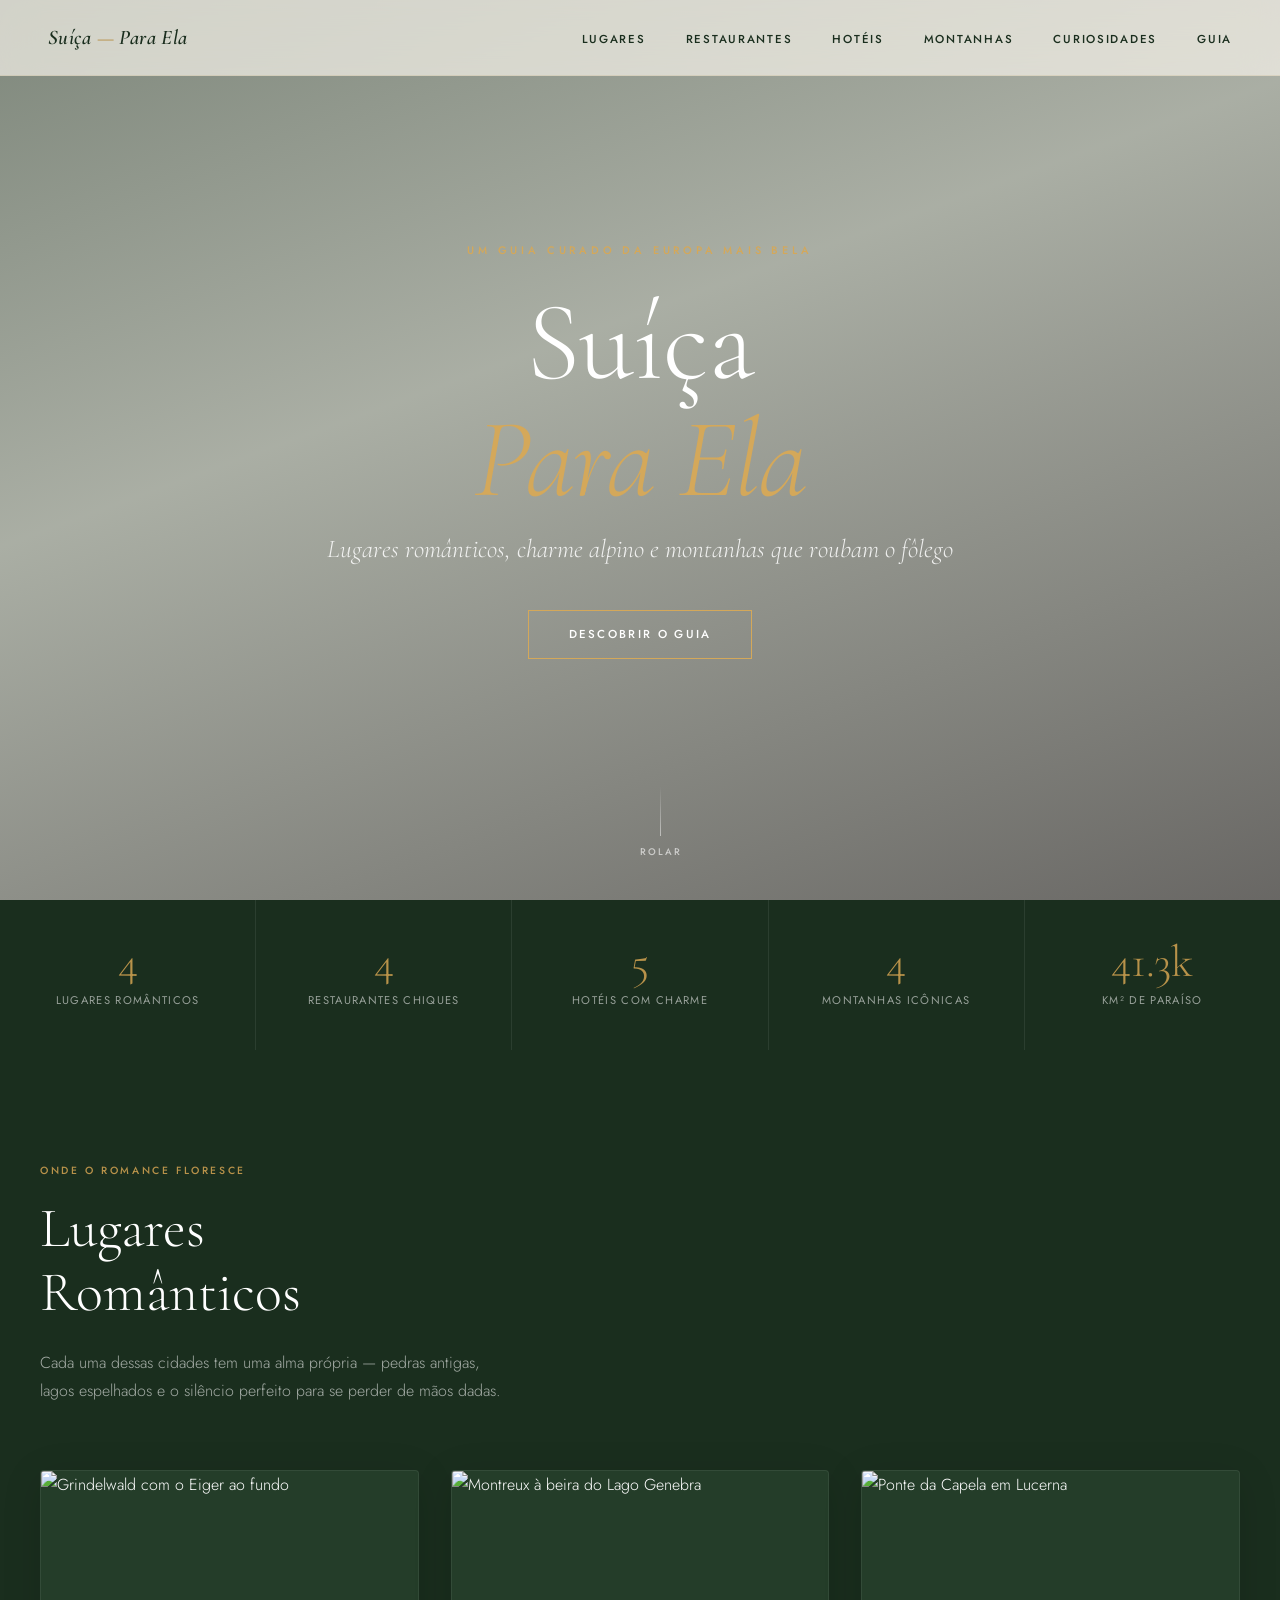
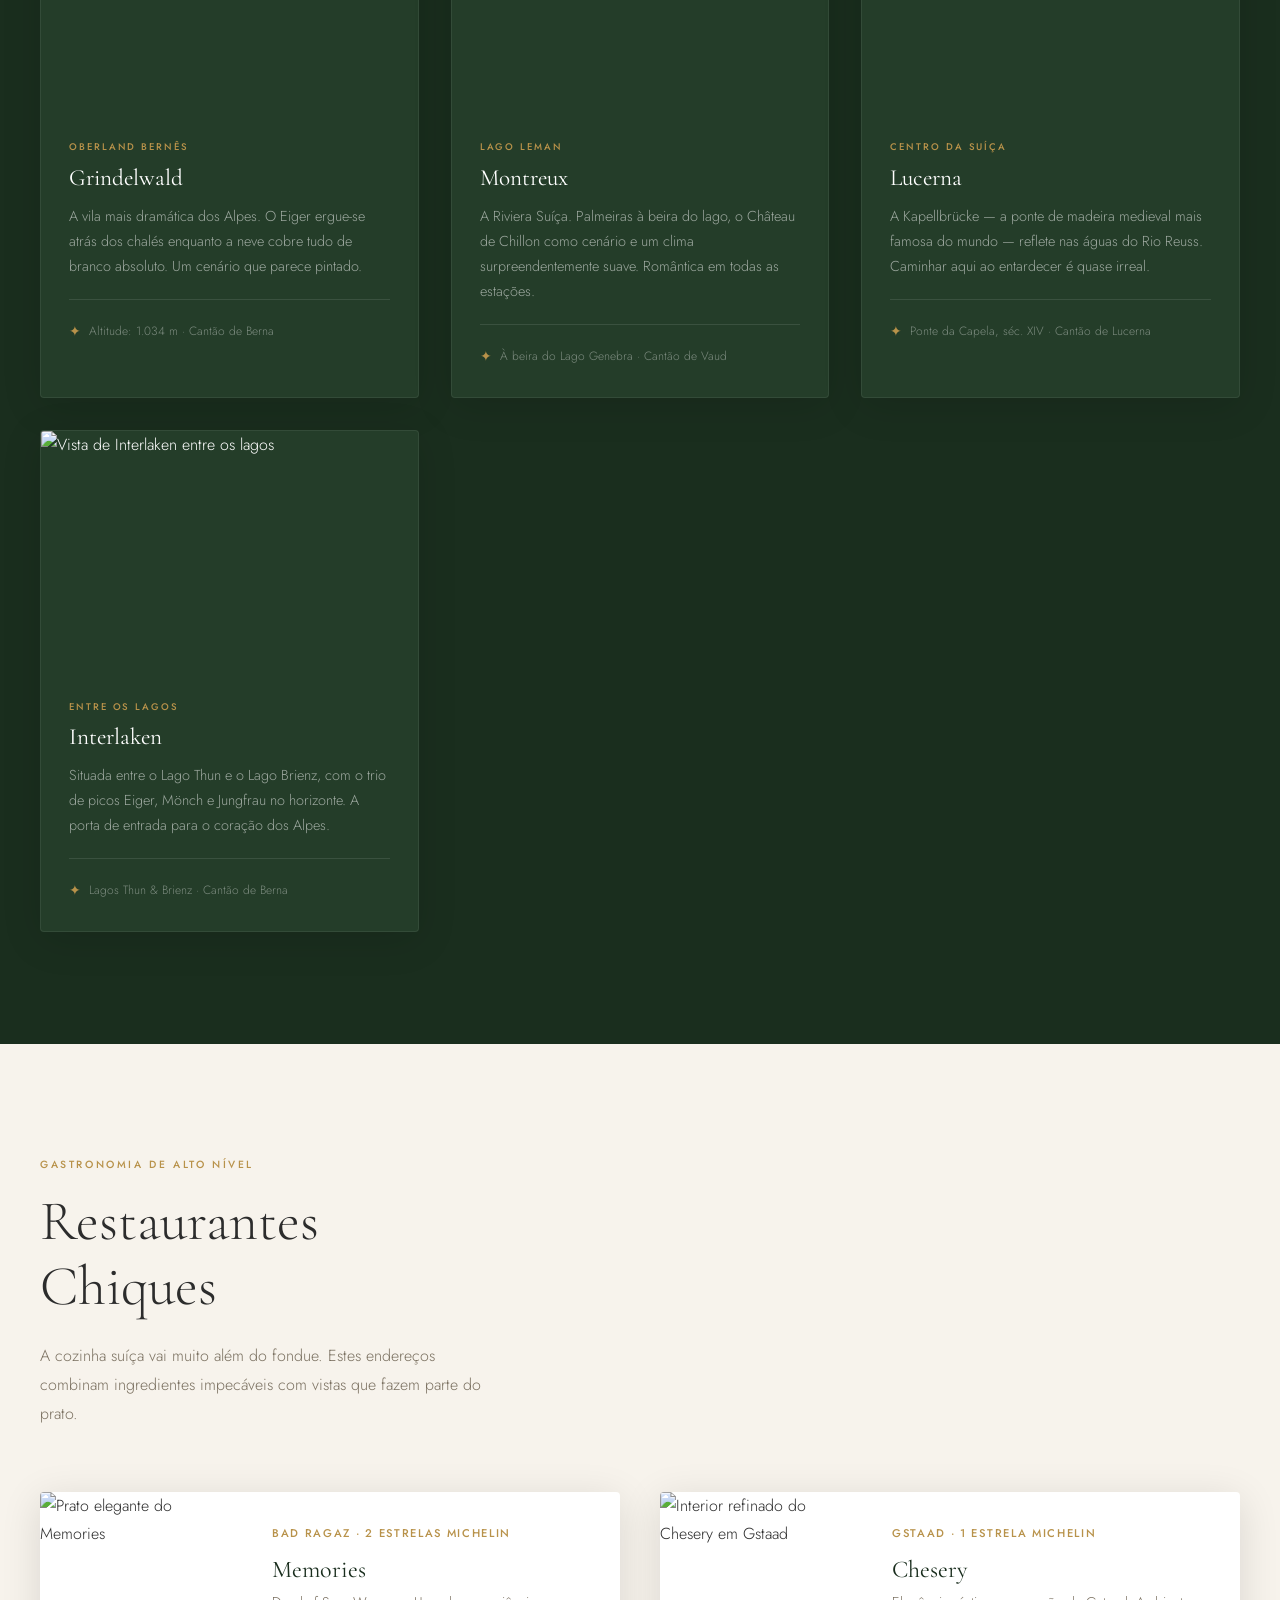
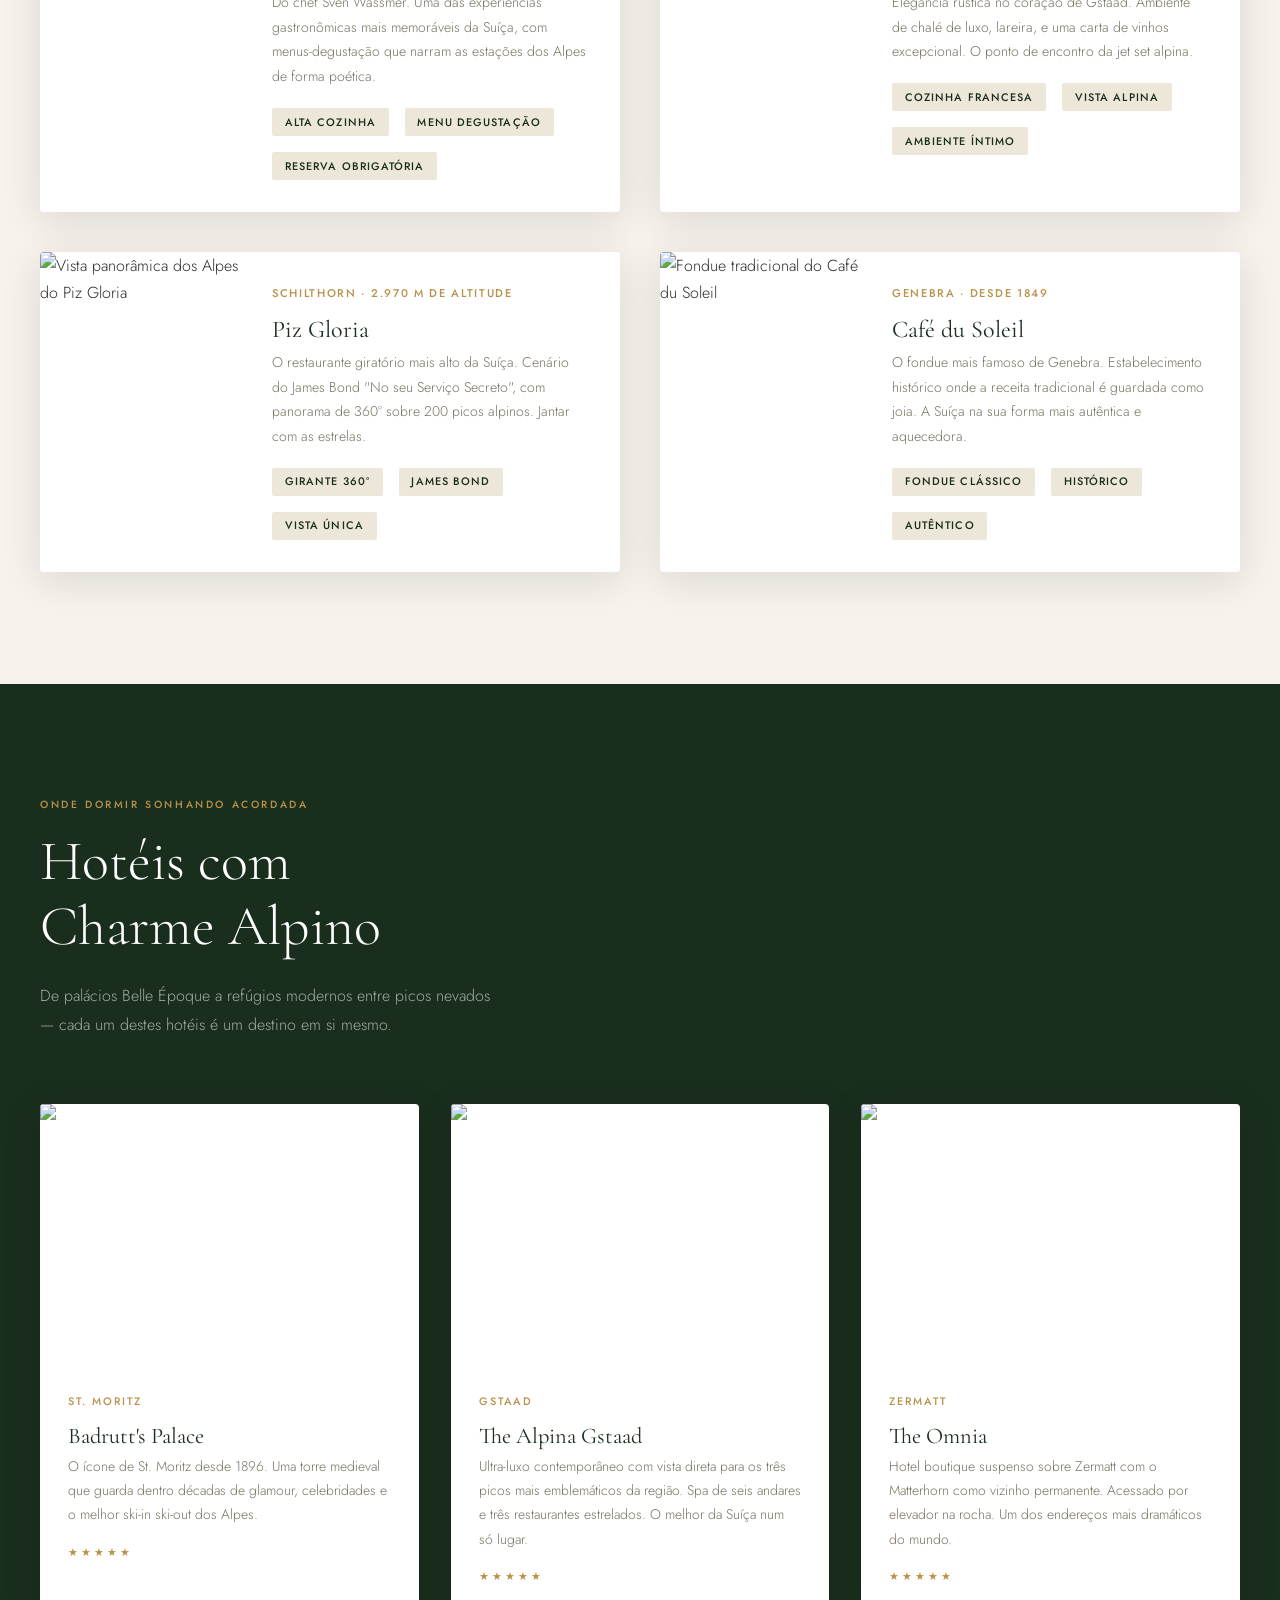
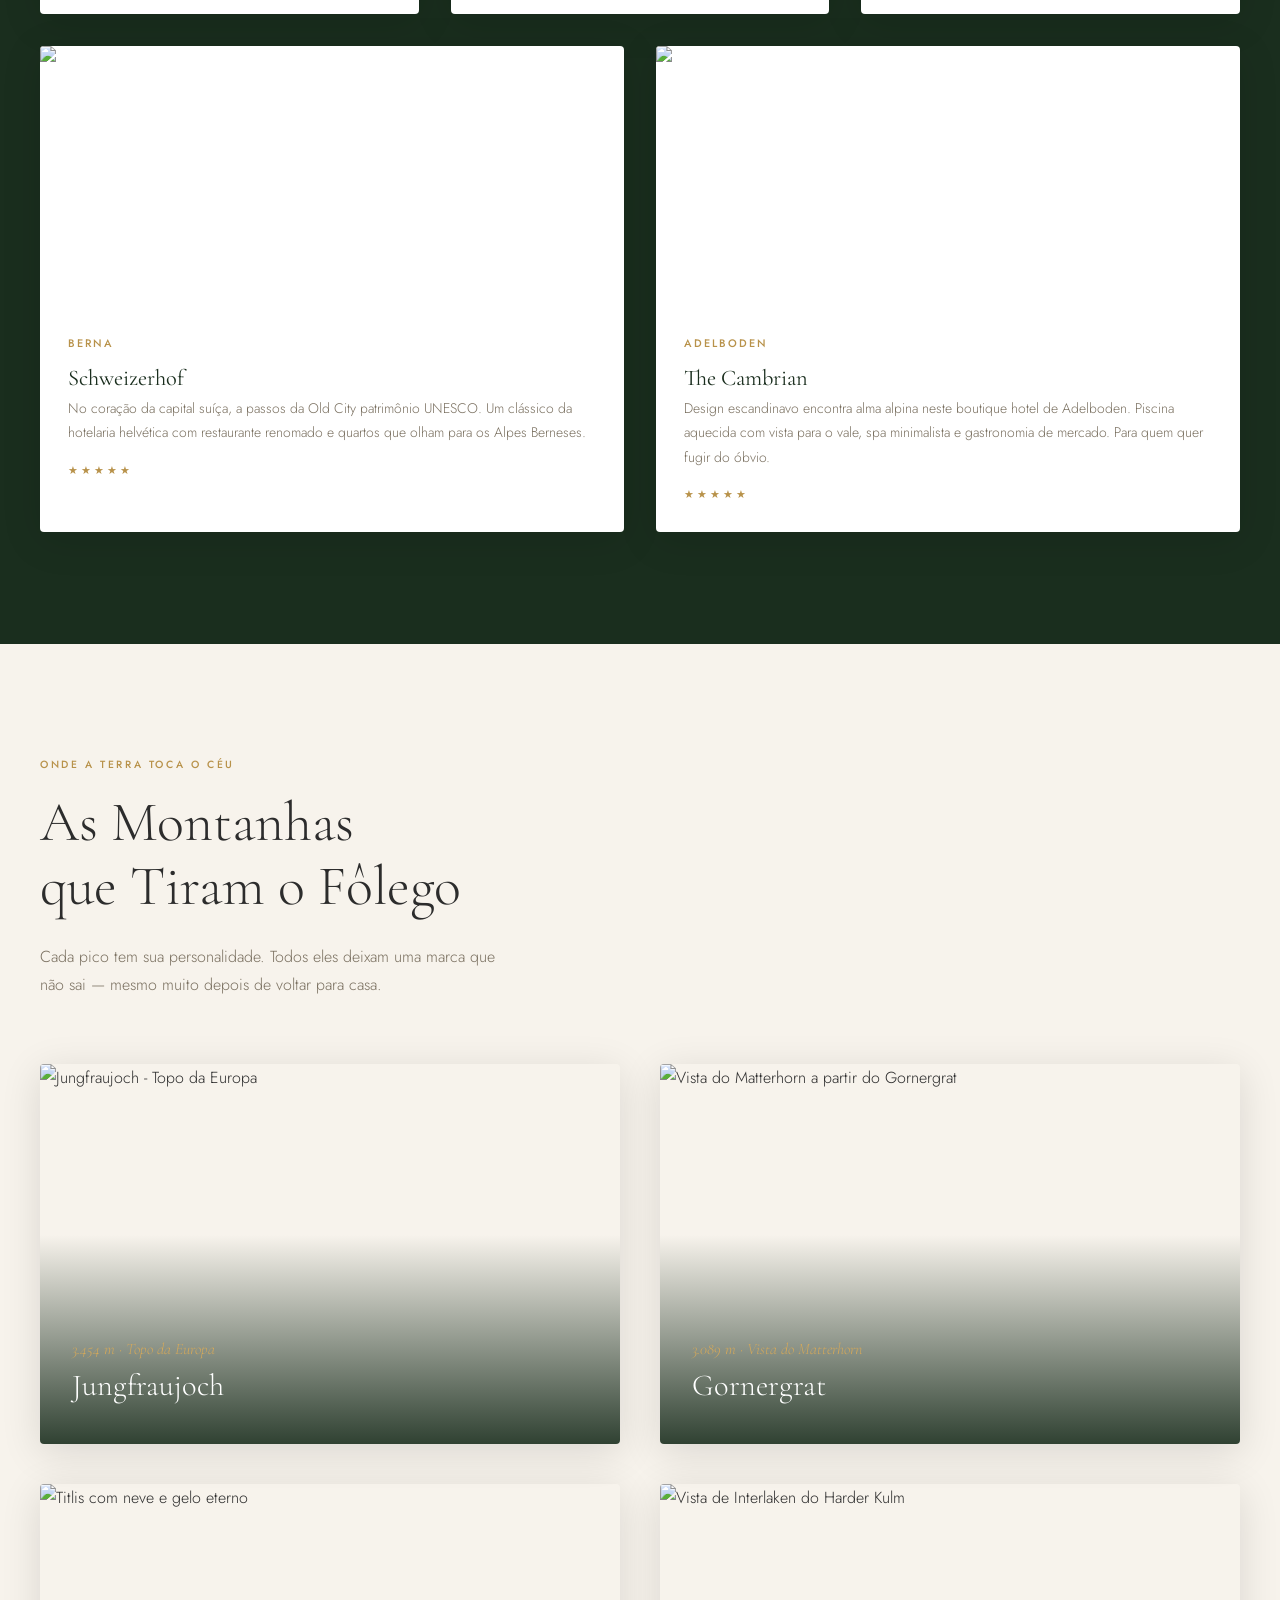
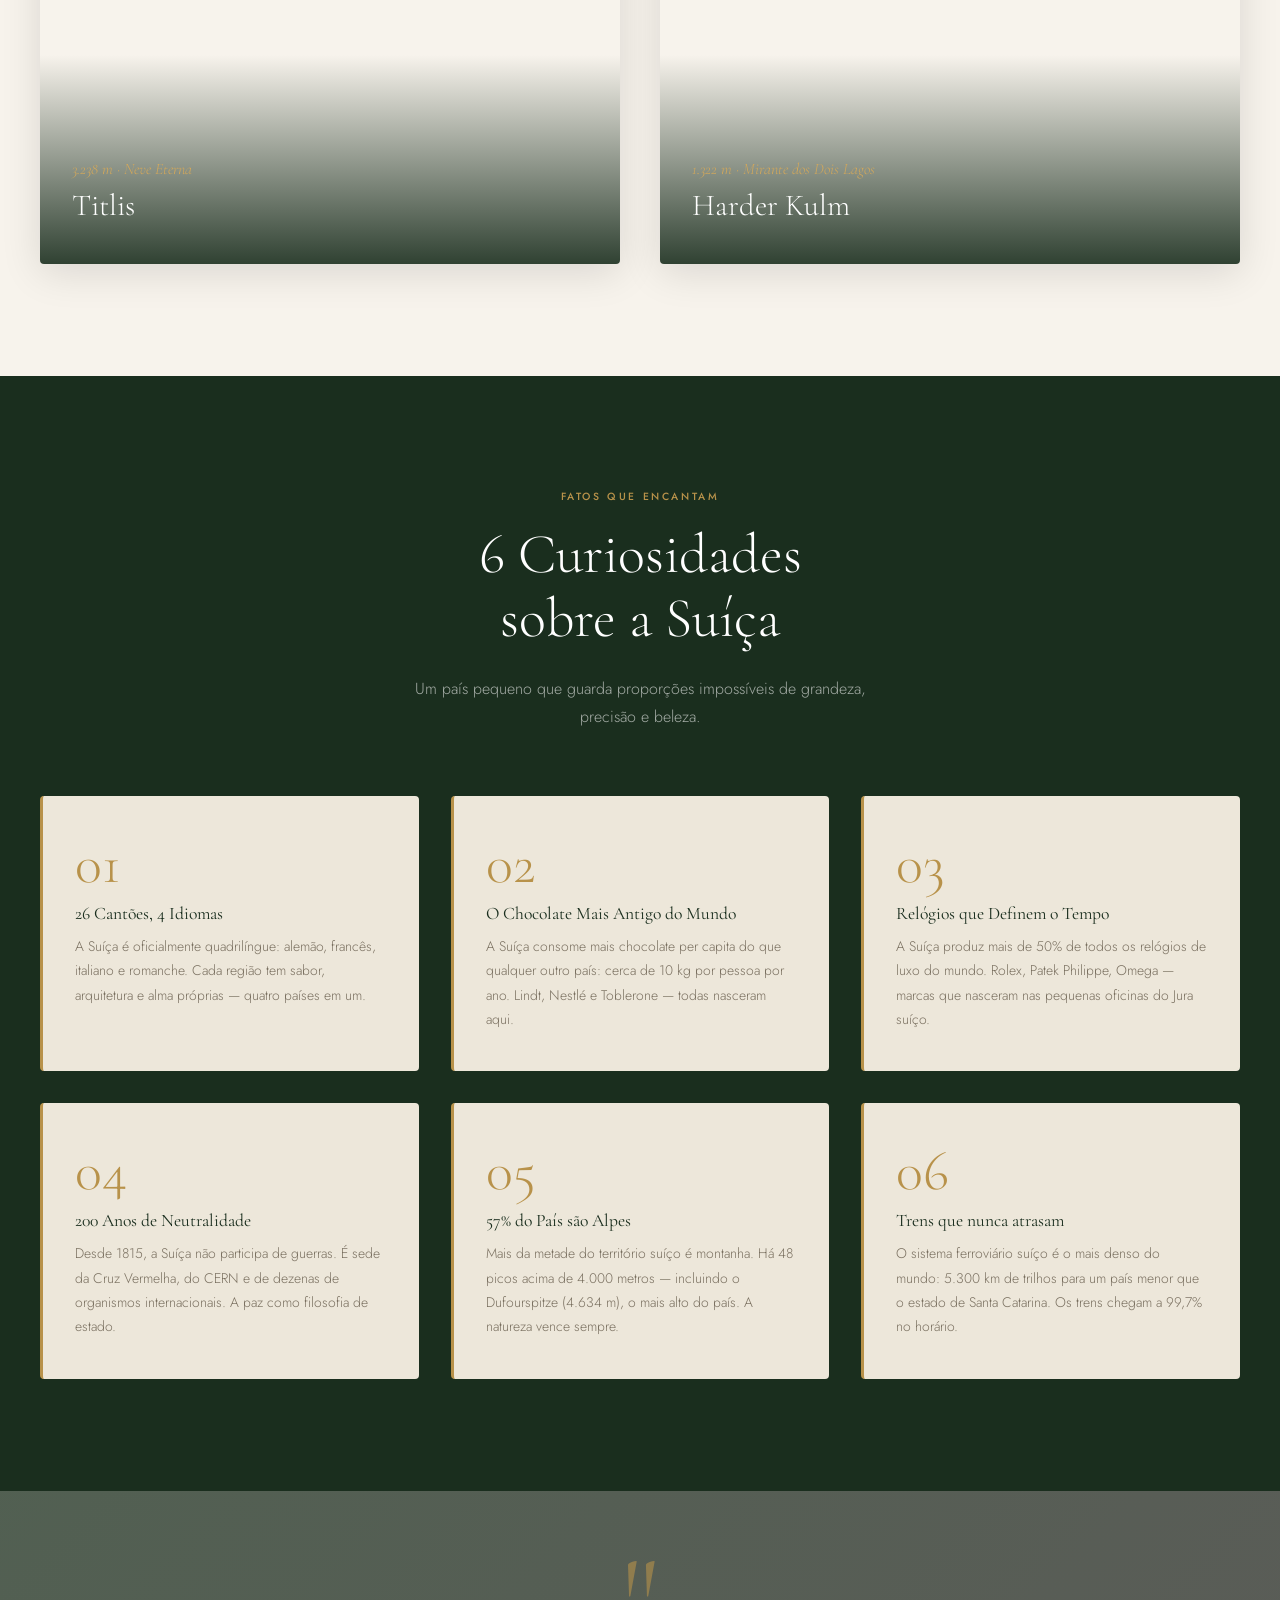
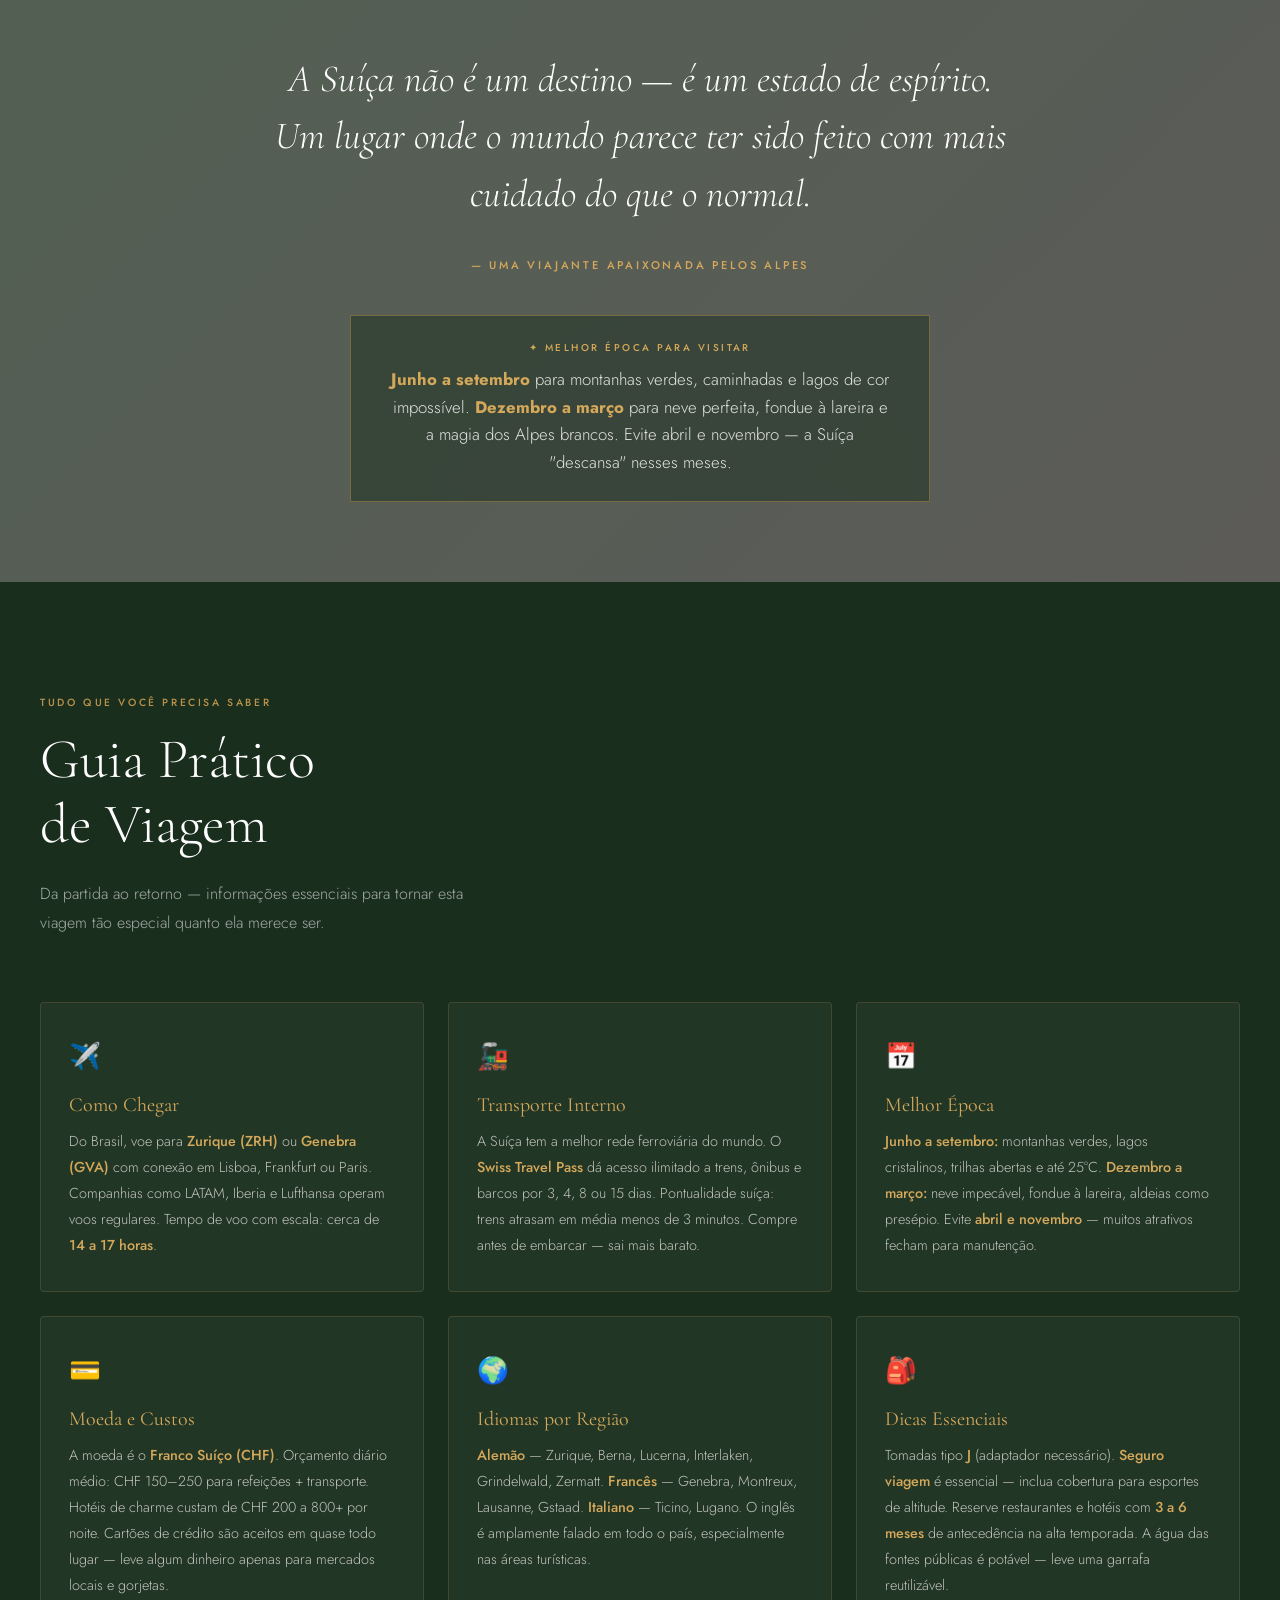
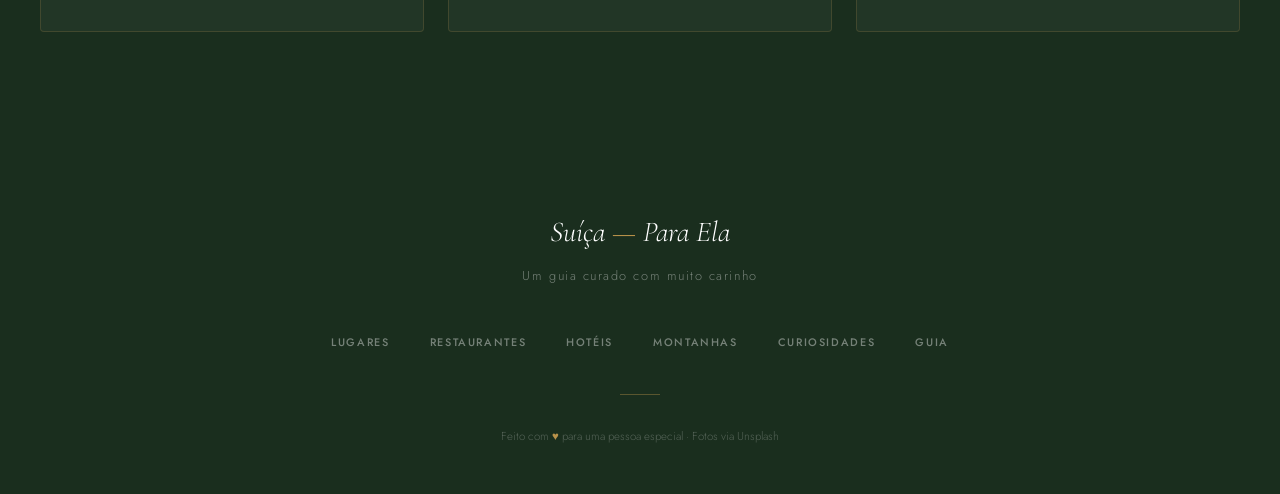
==== commit 0849178d: "feat: add travel guide section and detail overlay for all cards - New #guia section before footer wi" ====
--- a/index.html
+++ b/index.html
@@ -1004,6 +1004,204 @@
       .hero-title { font-size: 3rem; }
       .quote-text { font-size: 1.4rem; }
     }
+
+    /* ─── Guia Prático ──────────────────────────────────── */
+    .guide-grid {
+      display: grid;
+      grid-template-columns: repeat(3, 1fr);
+      gap: 1.5rem;
+      margin-top: 3rem;
+    }
+
+    .guide-card {
+      background: rgba(255,255,255,.04);
+      border: 1px solid rgba(184,146,74,.2);
+      border-radius: var(--radius);
+      padding: 2rem 1.75rem;
+      transition: border-color var(--transition), transform var(--transition);
+    }
+
+    .guide-card:hover {
+      border-color: rgba(184,146,74,.5);
+      transform: translateY(-4px);
+    }
+
+    .guide-icon {
+      font-size: 1.6rem;
+      margin-bottom: 1rem;
+      display: block;
+    }
+
+    .guide-card-title {
+      font-family: 'Cormorant Garamond', serif;
+      font-size: 1.25rem;
+      font-weight: 400;
+      color: var(--gold2);
+      margin-bottom: .75rem;
+    }
+
+    .guide-card-text {
+      font-size: .9rem;
+      font-weight: 300;
+      color: rgba(247,243,236,.75);
+      line-height: 1.8;
+    }
+
+    .guide-card-text strong {
+      color: var(--gold2);
+      font-weight: 500;
+    }
+
+    @media (max-width: 900px) {
+      .guide-grid { grid-template-columns: repeat(2, 1fr); }
+    }
+
+    @media (max-width: 600px) {
+      .guide-grid { grid-template-columns: 1fr; }
+    }
+
+    /* ─── Detail Overlay ────────────────────────────────── */
+    .detail-overlay {
+      position: fixed;
+      inset: 0;
+      z-index: 200;
+      background: var(--cream);
+      transform: translateX(100%);
+      transition: transform .45s cubic-bezier(.25,.46,.45,.94);
+      overflow-y: auto;
+      overflow-x: hidden;
+    }
+
+    .detail-overlay.open {
+      transform: translateX(0);
+    }
+
+    .detail-back {
+      position: fixed;
+      top: 1.5rem;
+      left: 1.5rem;
+      z-index: 201;
+      background: var(--forest);
+      color: var(--gold2);
+      border: 1px solid rgba(184,146,74,.4);
+      border-radius: var(--radius);
+      padding: .6rem 1.2rem;
+      font-family: 'Jost', sans-serif;
+      font-size: .75rem;
+      font-weight: 500;
+      letter-spacing: .12em;
+      text-transform: uppercase;
+      cursor: pointer;
+      transition: background var(--transition), border-color var(--transition);
+    }
+
+    .detail-back:hover {
+      background: var(--forest2);
+      border-color: var(--gold);
+    }
+
+    .detail-hero {
+      position: relative;
+      height: 60vh;
+      min-height: 340px;
+    }
+
+    .detail-hero img {
+      width: 100%;
+      height: 100%;
+      object-fit: cover;
+      display: block;
+    }
+
+    .detail-hero-overlay {
+      position: absolute;
+      inset: 0;
+      background: linear-gradient(to top, rgba(0,0,0,.72) 0%, rgba(0,0,0,.1) 55%, transparent 100%);
+    }
+
+    .detail-hero-content {
+      position: absolute;
+      bottom: 2.5rem;
+      left: 3rem;
+      right: 3rem;
+      color: var(--white);
+    }
+
+    .detail-tag {
+      display: inline-block;
+      font-family: 'Jost', sans-serif;
+      font-size: .65rem;
+      font-weight: 500;
+      letter-spacing: .25em;
+      text-transform: uppercase;
+      color: var(--gold2);
+      margin-bottom: .75rem;
+    }
+
+    .detail-title {
+      font-family: 'Cormorant Garamond', serif;
+      font-size: clamp(2.2rem, 5vw, 3.5rem);
+      font-weight: 300;
+      line-height: 1.1;
+      margin-bottom: .5rem;
+    }
+
+    .detail-subtitle {
+      font-size: 1rem;
+      font-weight: 300;
+      opacity: .85;
+      max-width: 55ch;
+    }
+
+    .detail-body {
+      max-width: 820px;
+      margin: 0 auto;
+      padding: 3.5rem 2rem 5rem;
+    }
+
+    .detail-section {
+      margin-bottom: 2.5rem;
+      padding-bottom: 2.5rem;
+      border-bottom: 1px solid rgba(184,146,74,.15);
+    }
+
+    .detail-section:last-child {
+      border-bottom: none;
+    }
+
+    .detail-section-heading {
+      font-family: 'Cormorant Garamond', serif;
+      font-size: 1.5rem;
+      font-weight: 400;
+      color: var(--forest);
+      margin-bottom: .75rem;
+      display: flex;
+      align-items: center;
+      gap: .6rem;
+    }
+
+    .detail-section-heading::before {
+      content: '✦';
+      color: var(--gold);
+      font-size: .75rem;
+    }
+
+    .detail-section-text {
+      font-size: .97rem;
+      font-weight: 300;
+      color: var(--text);
+      line-height: 1.85;
+    }
+
+    @media (max-width: 600px) {
+      .detail-hero { height: 45vh; }
+      .detail-hero-content { left: 1.5rem; right: 1.5rem; bottom: 1.5rem; }
+      .detail-body { padding: 2rem 1.25rem 4rem; }
+      .detail-back { top: 1rem; left: 1rem; }
+    }
+
+    /* cursor pointer nos cards clicáveis */
+    [data-place] { cursor: pointer; }
   </style>
 </head>
 <body>
@@ -1017,6 +1215,7 @@
       <li><a href="#hoteis">Hotéis</a></li>
       <li><a href="#montanhas">Montanhas</a></li>
       <li><a href="#curiosidades">Curiosidades</a></li>
+      <li><a href="#guia">Guia</a></li>
     </ul>
     <button class="nav-toggle" id="nav-toggle" aria-label="Menu">
       <span></span><span></span><span></span>
@@ -1031,6 +1230,7 @@
     <a href="#hoteis" class="mobile-link">Hotéis</a>
     <a href="#montanhas" class="mobile-link">Montanhas</a>
     <a href="#curiosidades" class="mobile-link">Curiosidades</a>
+    <a href="#guia" class="mobile-link">Guia</a>
   </div>
 
   <!-- ═══ HERO ══════════════════════════════════════════ -->
@@ -1084,7 +1284,7 @@
 
       <div class="cards-grid">
         <!-- Grindelwald -->
-        <article class="card fade-in fade-in-delay-1">
+        <article class="card fade-in fade-in-delay-1" data-place="grindelwald">
           <div class="card-img">
             <img
               src="https://picsum.photos/seed/grindelwald-eiger/800/600"
@@ -1104,7 +1304,7 @@
         </article>
 
         <!-- Montreux -->
-        <article class="card fade-in fade-in-delay-2">
+        <article class="card fade-in fade-in-delay-2" data-place="montreux">
           <div class="card-img">
             <img
               src="https://picsum.photos/seed/montreux-lago/800/600"
@@ -1124,7 +1324,7 @@
         </article>
 
         <!-- Lucerna -->
-        <article class="card fade-in fade-in-delay-3">
+        <article class="card fade-in fade-in-delay-3" data-place="lucerna">
           <div class="card-img">
             <img
               src="https://picsum.photos/seed/lucerna-ponte/800/600"
@@ -1144,7 +1344,7 @@
         </article>
 
         <!-- Interlaken -->
-        <article class="card fade-in fade-in-delay-4">
+        <article class="card fade-in fade-in-delay-4" data-place="interlaken">
           <div class="card-img">
             <img
               src="https://picsum.photos/seed/interlaken-lagos/800/600"
@@ -1177,7 +1377,7 @@
 
       <div class="restaurant-list">
         <!-- Memories -->
-        <article class="restaurant-card fade-in fade-in-delay-1">
+        <article class="restaurant-card fade-in fade-in-delay-1" data-place="memories">
           <div class="restaurant-img">
             <img
               src="https://picsum.photos/seed/restaurant-memories/400/300"
@@ -1198,7 +1398,7 @@
         </article>
 
         <!-- Chesery -->
-        <article class="restaurant-card fade-in fade-in-delay-2">
+        <article class="restaurant-card fade-in fade-in-delay-2" data-place="chesery">
           <div class="restaurant-img">
             <img
               src="https://picsum.photos/seed/restaurant-chesery/400/300"
@@ -1219,7 +1419,7 @@
         </article>
 
         <!-- Piz Gloria -->
-        <article class="restaurant-card fade-in fade-in-delay-3">
+        <article class="restaurant-card fade-in fade-in-delay-3" data-place="pizgloria">
           <div class="restaurant-img">
             <img
               src="https://picsum.photos/seed/piz-gloria-alps/400/300"
@@ -1240,7 +1440,7 @@
         </article>
 
         <!-- Café du Soleil -->
-        <article class="restaurant-card fade-in fade-in-delay-4">
+        <article class="restaurant-card fade-in fade-in-delay-4" data-place="cafedusoleil">
           <div class="restaurant-img">
             <img
               src="https://picsum.photos/seed/cafe-du-soleil-fondue/400/300"
@@ -1275,7 +1475,7 @@
       <!-- Top 3 -->
       <div class="hotels-grid">
         <!-- Badrutt's Palace -->
-        <article class="hotel-card fade-in fade-in-delay-1">
+        <article class="hotel-card fade-in fade-in-delay-1" data-place="badrutts">
           <div class="hotel-img">
             <img
               src="https://picsum.photos/seed/badrutts-palace-stmoritz/800/600"
@@ -1294,7 +1494,7 @@
         </article>
 
         <!-- The Alpina Gstaad -->
-        <article class="hotel-card fade-in fade-in-delay-2">
+        <article class="hotel-card fade-in fade-in-delay-2" data-place="alpina">
           <div class="hotel-img">
             <img
               src="https://picsum.photos/seed/alpina-gstaad-hotel/800/600"
@@ -1313,7 +1513,7 @@
         </article>
 
         <!-- The Omnia -->
-        <article class="hotel-card fade-in fade-in-delay-3">
+        <article class="hotel-card fade-in fade-in-delay-3" data-place="omnia">
           <div class="hotel-img">
             <img
               src="https://picsum.photos/seed/omnia-zermatt-hotel/800/600"
@@ -1335,7 +1535,7 @@
       <!-- Bottom 2 -->
       <div class="hotels-grid-bottom" style="margin-top: 2rem;">
         <!-- Schweizerhof -->
-        <article class="hotel-card fade-in fade-in-delay-4">
+        <article class="hotel-card fade-in fade-in-delay-4" data-place="schweizerhof">
           <div class="hotel-img">
             <img
               src="https://picsum.photos/seed/schweizerhof-berna/800/600"
@@ -1354,7 +1554,7 @@
         </article>
 
         <!-- The Cambrian -->
-        <article class="hotel-card fade-in fade-in-delay-5">
+        <article class="hotel-card fade-in fade-in-delay-5" data-place="cambrian">
           <div class="hotel-img">
             <img
               src="https://picsum.photos/seed/cambrian-adelboden/800/600"
@@ -1386,7 +1586,7 @@
 
       <div class="mountains-grid">
         <!-- Jungfraujoch -->
-        <article class="mountain-card fade-in fade-in-delay-1">
+        <article class="mountain-card fade-in fade-in-delay-1" data-place="jungfraujoch">
           <img
             src="https://picsum.photos/seed/jungfraujoch-topo/900/600"
             alt="Jungfraujoch - Topo da Europa"
@@ -1401,7 +1601,7 @@
         </article>
 
         <!-- Gornergrat -->
-        <article class="mountain-card fade-in fade-in-delay-2">
+        <article class="mountain-card fade-in fade-in-delay-2" data-place="gornergrat">
           <img
             src="https://picsum.photos/seed/gornergrat-matterhorn/900/600"
             alt="Vista do Matterhorn a partir do Gornergrat"
@@ -1416,7 +1616,7 @@
         </article>
 
         <!-- Titlis -->
-        <article class="mountain-card fade-in fade-in-delay-3">
+        <article class="mountain-card fade-in fade-in-delay-3" data-place="titlis">
           <img
             src="https://picsum.photos/seed/titlis-neve-geleira/900/600"
             alt="Titlis com neve e gelo eterno"
@@ -1431,7 +1631,7 @@
         </article>
 
         <!-- Harder Kulm -->
-        <article class="mountain-card fade-in fade-in-delay-4">
+        <article class="mountain-card fade-in fade-in-delay-4" data-place="harderkulm">
           <img
             src="https://picsum.photos/seed/harder-kulm-interlaken/900/600"
             alt="Vista de Interlaken do Harder Kulm"
@@ -1516,6 +1716,55 @@
     </div>
   </section>
 
+  <!-- ═══ GUIA PRÁTICO ════════════════════════════════════ -->
+  <section class="section section--dark" id="guia">
+    <div class="section-inner">
+      <div class="section-header fade-in">
+        <span class="section-label">Tudo que você precisa saber</span>
+        <h2 class="section-title">Guia Prático<br />de Viagem</h2>
+        <p class="section-subtitle">Da partida ao retorno — informações essenciais para tornar esta viagem tão especial quanto ela merece ser.</p>
+      </div>
+
+      <div class="guide-grid">
+        <div class="guide-card fade-in fade-in-delay-1">
+          <span class="guide-icon">✈️</span>
+          <h3 class="guide-card-title">Como Chegar</h3>
+          <p class="guide-card-text">Do Brasil, voe para <strong>Zurique (ZRH)</strong> ou <strong>Genebra (GVA)</strong> com conexão em Lisboa, Frankfurt ou Paris. Companhias como LATAM, Iberia e Lufthansa operam voos regulares. Tempo de voo com escala: cerca de <strong>14 a 17 horas</strong>.</p>
+        </div>
+
+        <div class="guide-card fade-in fade-in-delay-2">
+          <span class="guide-icon">🚂</span>
+          <h3 class="guide-card-title">Transporte Interno</h3>
+          <p class="guide-card-text">A Suíça tem a melhor rede ferroviária do mundo. O <strong>Swiss Travel Pass</strong> dá acesso ilimitado a trens, ônibus e barcos por 3, 4, 8 ou 15 dias. Pontualidade suíça: trens atrasam em média menos de 3 minutos. Compre antes de embarcar — sai mais barato.</p>
+        </div>
+
+        <div class="guide-card fade-in fade-in-delay-3">
+          <span class="guide-icon">📅</span>
+          <h3 class="guide-card-title">Melhor Época</h3>
+          <p class="guide-card-text"><strong>Junho a setembro:</strong> montanhas verdes, lagos cristalinos, trilhas abertas e até 25°C. <strong>Dezembro a março:</strong> neve impecável, fondue à lareira, aldeias como presépio. Evite <strong>abril e novembro</strong> — muitos atrativos fecham para manutenção.</p>
+        </div>
+
+        <div class="guide-card fade-in fade-in-delay-4">
+          <span class="guide-icon">💳</span>
+          <h3 class="guide-card-title">Moeda e Custos</h3>
+          <p class="guide-card-text">A moeda é o <strong>Franco Suíço (CHF)</strong>. Orçamento diário médio: CHF 150–250 para refeições + transporte. Hotéis de charme custam de CHF 200 a 800+ por noite. Cartões de crédito são aceitos em quase todo lugar — leve algum dinheiro apenas para mercados locais e gorjetas.</p>
+        </div>
+
+        <div class="guide-card fade-in fade-in-delay-5">
+          <span class="guide-icon">🌍</span>
+          <h3 class="guide-card-title">Idiomas por Região</h3>
+          <p class="guide-card-text"><strong>Alemão</strong> — Zurique, Berna, Lucerna, Interlaken, Grindelwald, Zermatt. <strong>Francês</strong> — Genebra, Montreux, Lausanne, Gstaad. <strong>Italiano</strong> — Ticino, Lugano. O inglês é amplamente falado em todo o país, especialmente nas áreas turísticas.</p>
+        </div>
+
+        <div class="guide-card fade-in fade-in-delay-5">
+          <span class="guide-icon">🎒</span>
+          <h3 class="guide-card-title">Dicas Essenciais</h3>
+          <p class="guide-card-text">Tomadas tipo <strong>J</strong> (adaptador necessário). <strong>Seguro viagem</strong> é essencial — inclua cobertura para esportes de altitude. Reserve restaurantes e hotéis com <strong>3 a 6 meses</strong> de antecedência na alta temporada. A água das fontes públicas é potável — leve uma garrafa reutilizável.</p>
+        </div>
+      </div>
+    </div>
+  </section>
+
   <!-- ═══ FOOTER ════════════════════════════════════════ -->
   <footer class="footer">
     <span class="footer-logo">Suíça <span>—</span> Para Ela</span>
@@ -1527,6 +1776,7 @@
       <li><a href="#hoteis">Hotéis</a></li>
       <li><a href="#montanhas">Montanhas</a></li>
       <li><a href="#curiosidades">Curiosidades</a></li>
+      <li><a href="#guia">Guia</a></li>
     </ul>
 
     <div class="footer-divider"></div>
@@ -1535,6 +1785,23 @@
       Feito com <span class="footer-heart">♥</span> para uma pessoa especial · Fotos via Unsplash
     </p>
   </footer>
+
+  <!-- ═══ DETAIL OVERLAY ══════════════════════════════════ -->
+  <div id="detail-overlay" class="detail-overlay" aria-hidden="true">
+    <button class="detail-back" id="detail-back">← Voltar</button>
+    <div class="detail-hero">
+      <img id="detail-hero-img" src="" alt="" loading="eager" />
+      <div class="detail-hero-overlay"></div>
+      <div class="detail-hero-content">
+        <span id="detail-tag" class="detail-tag"></span>
+        <h1 id="detail-title" class="detail-title"></h1>
+        <p id="detail-subtitle" class="detail-subtitle"></p>
+      </div>
+    </div>
+    <div class="detail-body">
+      <div id="detail-content" class="detail-content"></div>
+    </div>
+  </div>
 
   <script>
     /* ── Nav scroll ────────────────────────────────── */
@@ -1581,6 +1848,273 @@
         window.scrollTo({ top, behavior: 'smooth' });
       });
     });
+
+    /* ── Detail Overlay ────────────────────────────── */
+    const PLACES = {
+      grindelwald: {
+        tag: 'Oberland Bernês · Cantão de Berna',
+        title: 'Grindelwald',
+        subtitle: 'A vila mais dramática dos Alpes',
+        img: 'https://picsum.photos/seed/grindelwald-eiger/1400/800',
+        sections: [
+          { heading: 'História', text: 'Grindelwald foi descoberta por viajantes britânicos no século XIX, que a chamavam de "A Geleira". Foi um dos primeiros destinos alpinos a receber turistas, muito antes dos resorts modernos. O Eiger — com sua imponente Nordwand (parede norte) de 1.800 metros de rocha vertical — tornou-se o símbolo máximo do alpinismo europeu após décadas de tentativas heroicas e trágicas de escalada a partir dos anos 1930.' },
+          { heading: 'O que fazer', text: 'Tome o funicular até Männlichen para uma vista panorâmica do tridente Eiger-Mönch-Jungfrau. Caminhe o Eiger Trail, que rasga a base da parede norte com trilha de tirar o fôlego. No inverno, esquie nas pistas de First e Kleine Scheidegg. Visite a aldeia em si: chalés com varandas floridas, padarias com pão de centeio e lojas de artesanato genuínas.' },
+          { heading: 'Como chegar', text: 'De Interlaken Ost, tome o trem BOB (Berner Oberland-Bahn) diretamente até Grindelwald — 35 minutos de trajeto. Os trens partem a cada 30 minutos. Com o Swiss Travel Pass, o trajeto é gratuito. De carro, siga pela A8 até Interlaken e depois pela Cantonalstraße — mas o trem é muito mais panorâmico.' },
+          { heading: 'Melhor época', text: 'Julho e agosto para caminhadas com flores alpinas e clima agradável (10–22°C). Dezembro a março para neve impecável e atmosfera natalina nas ruas de chalés. Junho oferece o equilíbrio perfeito: poucos turistas, neve nas alturas, verde nos vales.' },
+          { heading: 'Dica especial', text: 'Acorde cedo — antes das 7h — e caminhe até a base do Eiger. A luz da manhã batendo na parede norte é um espetáculo fotográfico impossível de reproduzir. Evite ir apenas de teleférico: a caminhada até Pfingstegg (40 minutos de trilha fácil) revela ângulos que nenhuma foto de cartão-postal mostra.' }
+        ]
+      },
+      montreux: {
+        tag: 'Lago Léman · Cantão de Vaud',
+        title: 'Montreux',
+        subtitle: 'A Riviera Suíça à beira do lago',
+        img: 'https://picsum.photos/seed/montreux-lago/1400/800',
+        sections: [
+          { heading: 'História', text: 'Montreux conquistou fama internacional no século XIX quando artistas, escritores e aristocratas europeus a descobriram como refúgio de inverno. Lord Byron escreveu parte do "Prisioneiro de Chillon" inspirado na fortaleza medieval que flutua no lago. No século XX, tornou-se o lar do icônico Montreux Jazz Festival, fundado em 1967 por Claude Nobs, que ainda hoje reúne os maiores nomes da música mundial cada julho.' },
+          { heading: 'O que fazer', text: 'Passeie pela Quai Fleurie — o calçadão à beira do lago com flores tropicais que desafiam o clima alpino. Visite o Château de Chillon, castela medieval perfeitamente conservada na água. Em julho, mergulhe no Montreux Jazz Festival. Suba de trem de cremalheira até Rochers-de-Naye (2.042 m) para vista do Monte Blanc num dia limpo.' },
+          { heading: 'Como chegar', text: 'De Genebra, são 70 minutos de trem direto. De Lausanne, apenas 25 minutos. Trens IC e RE passam frequentemente — com o Swiss Travel Pass, o trajeto é incluído. Há também ferry no verão saindo de Genebra que faz a rota pelo lago em 3h30, com paradas em Lausanne e Vevey — a mais bela maneira de chegar.' },
+          { heading: 'Melhor época', text: 'Julho para o Jazz Festival (reserve hotel com 6+ meses de antecedência). Junho e setembro para clima ameno, menos turistas e lago azul-esmeralda sem multidão. Dezembro tem a magia do Natal com mercados tradicionais e luzes refletidas no lago.' },
+          { heading: 'Dica especial', text: 'Vá até Vevey (15 minutos de trem) e visite o museu Charlie Chaplin, que viveu ali até o fim da vida. Depois, caminhe de volta a Montreux pela margem do lago — 1 hora de caminhada plana com vistas constantes para o lago e os Alpes franceses. Um dos percursos mais belos da Europa.' }
+        ]
+      },
+      lucerna: {
+        tag: 'Centro da Suíça · Cantão de Lucerna',
+        title: 'Lucerna',
+        subtitle: 'Ponte medieval, lago e montanha num só horizonte',
+        img: 'https://picsum.photos/seed/lucerna-ponte/1400/800',
+        sections: [
+          { heading: 'História', text: 'Lucerna foi fundada por monges beneditinos por volta do ano 750 d.C. e cresceu como ponto estratégico de passagem dos Alpes. A Kapellbrücke — Ponte da Capela — foi construída em 1333 como parte das muralhas da cidade, tornando-se a ponte de madeira mais antiga da Europa. Dentro dela há pinturas do século XVII retratando a história suíça. Em 1993, um incêndio destruiu dois terços da ponte; a reconstrução foi concluída com impressionante fidelidade ao original.' },
+          { heading: 'O que fazer', text: 'Atravesse a Kapellbrücke ao entardecer, quando a luz dourada tinge as pinturas. Suba de funicular até o Pilatus (2.132 m) — "a montanha do dragão" — e desça de gondola. Visite o Museu de Transportes, o mais visitado da Suíça. Passeie de barco pelo Lago dos Quatro Cantões. Não perca o Lion Monument, esculpido diretamente na rocha: Mark Twain o chamou de "a escultura mais triste e comovente do mundo".' },
+          { heading: 'Como chegar', text: 'De Zurique: 50 minutos de trem direto (IC, a cada 30 minutos). De Interlaken: 2 horas de trem panorâmico pela rota do Golden Pass, com vistas dos lagos. De Basileia: 1h20. Lucerna tem uma das estações ferroviárias mais bonitas da Suíça, em frente ao lago — chegue e já se encante.' },
+          { heading: 'Melhor época', text: 'Qualquer época funciona — Lucerna é uma das poucas cidades suíças igualmente linda no verão e no inverno. Agosto tem o Festival Internacional de Música, um dos mais respeitados do mundo clássico. Dezembro tem o Mercado de Natal na Franziskanerplatz, com presentes artesanais e glühwein.' },
+          { heading: 'Dica especial', text: 'Reserve jantar no Restaurant Schiffrestaurant Wilhelm Tell — um barco ancorado no lago que serve fondue e raclette com vista para as montanhas. Depois, caminhe pelas ruelas do centro histórico após as 22h, quando os turistas somem e a cidade revela sua alma medieval e silenciosa.' }
+        ]
+      },
+      interlaken: {
+        tag: 'Entre os Lagos · Cantão de Berna',
+        title: 'Interlaken',
+        subtitle: 'Entre o Thun e o Brienz, aos pés do trio alpino',
+        img: 'https://picsum.photos/seed/interlaken-lagos/1400/800',
+        sections: [
+          { heading: 'História', text: 'O nome já diz tudo: "entre os lagos". Interlaken nasceu como vilarejo monástico no século XII, na língua de terra que separa o Lago Thun do Lago Brienz. O turismo chegou no início do século XIX, quando viajantes britânicos "descobriram" a rota pelos Alpes. Em 1890, o trem de cremalheira até Grindelwald foi inaugurado, e Interlaken se tornou a capital logística do Oberland Bernês — papel que mantém até hoje.' },
+          { heading: 'O que fazer', text: 'Suba ao Harder Kulm de funicular para a vista dos dois lagos simultâneos. Faça passeio de barco no Lago Thun até o Château de Spiez (castelo medieval à beira d\'água). Tome o trem para Jungfraujoch diretamente de Interlaken Ost. No verão, faça caiaque no Lago Brienz — cor de turquesa intenso. Visite o Höheweg, o boulevard central com vista direta para o Jungfrau.' },
+          { heading: 'Como chegar', text: 'Há duas estações: Interlaken West (trens de Berna e Spiez) e Interlaken Ost (trens para Grindelwald, Lauterbrunnen e Jungfraujoch). De Berna: 55 minutos. De Zurique: 2 horas com uma troca em Berna. De Lucerna: 2 horas pela rota do Golden Pass — belíssima, especialmente a parte por Brienz.' },
+          { heading: 'Melhor época', text: 'Junho a setembro para os dois lagos no auge da cor e caminhadas nas montanhas vizinhas. Inverno (dezembro a março) é mais tranquilo, com neve nas alturas e preços de hotel melhores. Evite agosto nos fins de semana — Interlaken fica extremamente movimentada com turistas asiáticos e grupos.' },
+          { heading: 'Dica especial', text: 'Alugue uma bicicleta em Interlaken e pedale até o vilarejo de Iseltwald (20 km) à beira do Lago Brienz — o mesmo local viralizado pelo K-drama "Crash Landing on You". A ciclovia à beira do lago é plana e asfaltada. Leve piquenique e passe a tarde ali: poucos lugares na Europa têm água tão azul e montanhas tão próximas.' }
+        ]
+      },
+      memories: {
+        tag: 'Bad Ragaz · 2 Estrelas Michelin',
+        title: 'Memories',
+        subtitle: 'A poesia dos Alpes num prato',
+        img: 'https://picsum.photos/seed/restaurant-memories/1400/800',
+        sections: [
+          { heading: 'Sobre o restaurante', text: 'Memories é a obra-prima do chef Sven Wassmer, um dos cozinheiros mais talentosos de sua geração. Instalado dentro do Grand Resort Bad Ragaz — um complexo termal de luxo nos Alpes do leste suíço — o restaurante conquistou 2 estrelas Michelin e 19 pontos Gault&Millau, tornando-se um dos endereços gastronômicos mais celebrados da Suíça.' },
+          { heading: 'A filosofia da cozinha', text: 'Wassmer trabalha com uma filosofia radical de territorialidade: cada prato narra uma estação dos Alpes. Ingredientes hiperlocais — ervas colhidas nas montanhas ao redor, trutas dos rios do cantão, queijos de fazendas vizinhas — são transformados em composições de precisão cirúrgica. O menu-degustação (8 a 12 tempos) muda integralmente a cada estação.' },
+          { heading: 'O que esperar', text: 'Uma experiência de 3 a 4 horas à mesa. O serviço é refinado mas nunca rígido. A carta de vinhos tem foco em rótulos suíços raros — peça ajuda ao sommelier, que conhece cada garrafa pessoalmente. Reserve pelo menos 3 meses antes; nas datas especiais (Natal, Réveillon, Páscoa), 6 meses.' },
+          { heading: 'Informações práticas', text: 'Endereço: Grand Resort Bad Ragaz, Hans Albrecht Strasse 1, 7310 Bad Ragaz. De Zurique: 1h15 de trem. Código de vestimenta: smart elegant (sem tênis ou jeans). Preço médio do menu-degustação com harmonização de vinhos: CHF 380–520 por pessoa. Fecha segundas e terças.' },
+          { heading: 'Dica', text: 'Reserve para o jantar de sexta ou sábado, quando Wassmer costuma estar presente na cozinha. Chegue cedo e explore o spa termal do Grand Resort — as águas de Bad Ragaz são famosas desde o século XIII — antes do jantar. É uma noite completa, não apenas uma refeição.' }
+        ]
+      },
+      chesery: {
+        tag: 'Gstaad · 1 Estrela Michelin',
+        title: 'Chesery',
+        subtitle: 'Elegância rústica no coração de Gstaad',
+        img: 'https://picsum.photos/seed/restaurant-chesery/1400/800',
+        sections: [
+          { heading: 'Sobre o restaurante', text: 'O Chesery é, ao mesmo tempo, uma lenda e um segredo. Instalado num chalé de madeira escura do século XVIII no centro de Gstaad, o restaurante existe desde 1973 e conquistou geração após geração da jet set alpina — de celebridades hollywoodianas a realezas europeias. A estrela Michelin confirma o que os frequentadores já sabem: aqui, a cozinha é tão boa quanto o ambiente é incomparável.' },
+          { heading: 'A cozinha', text: 'O chef Robert Speth comanda uma cozinha de influência clássica francesa com ingredientes alpinos de primeira. Fondues de trufas, carré de cordeiro do Valais, foie gras com redução de kirsch. A carta muda com as estações — no inverno, pratos mais robustos e reconfortantes; no verão, leveza mediterrânea com toques suíços.' },
+          { heading: 'O ambiente', text: 'A lareira central, as vigas de madeira centenária, os candelabros — tudo cria uma atmosfera de chalé de família aristocrática que recebeu seus convidados para jantar. Nos fins de semana de inverno, o piano bar ao lado anima a noite até tarde. O Chesery é o único lugar em Gstaad onde você come bem E dança até a 1h.' },
+          { heading: 'Informações práticas', text: 'Endereço: Lauenenstrasse, 3780 Gstaad. Aberto para jantar a partir das 19h (fechado segunda e terça na baixa temporada). Código de vestimenta: smart casual no jantar, mais formal nas noites de piano. Reserva essencial com 4 a 8 semanas de antecedência. Preço médio: CHF 180–280 por pessoa.' },
+          { heading: 'Dica', text: 'Peça mesa perto da lareira — há apenas 4 mesas privilegiadas nessa posição. Mencione ao fazer a reserva que é uma ocasião especial; a equipe prepara detalhes surpresa (flores, carta personalizada). Depois do jantar, caminhe pelo Promenade de Gstaad sob as estrelas — a vila à noite de inverno é cinematográfica.' }
+        ]
+      },
+      pizgloria: {
+        tag: 'Schilthorn · 2.970 m de altitude',
+        title: 'Piz Gloria',
+        subtitle: 'O restaurante giratório de James Bond',
+        img: 'https://picsum.photos/seed/piz-gloria-alps/1400/800',
+        sections: [
+          { heading: 'História e James Bond', text: 'O Piz Gloria ganhou fama mundial em 1969, quando foi cenário do filme "007 — A Serviço Secreto de Sua Majestade", com George Lazenby como Bond. As cenas do laboratório de Blofeld foram filmadas aqui, no cume do Schilthorn a 2.970 metros. Curiosamente, o complexo estava em construção quando a produção de Bond chegou: o dinheiro do filme financiou parte das obras. Hoje, uma exposição permanente celebra o legado 007.' },
+          { heading: 'A experiência gastronômica', text: 'O restaurante giratório completa uma volta de 360° em 55 minutos — tempo suficiente para, numa rotação, ver o Eiger, o Mönch, o Jungfrau, as planícies suíças, os Alpes franceses e até o Monte Blanc em dias claros. Mais de 200 picos acima de 4.000 metros no horizonte. A comida é boa (não Michelin, mas honesta) — opt pelo Bircher Muesli no café da manhã: dicen que foi inventado ali.' },
+          { heading: 'O que fazer além do jantar', text: 'Chegue pela manhã para o Thrill Walk — uma passarela suspensa na rocha com seção de vidro transparente sobre o abismo. Visite a exposição Bond World 007. No inverno, esquie pela rota "007 Run" de 16 km descendo até Lauterbrunnen. Leve um casaco pesado — mesmo no verão, a 2.970 m a temperatura ronda os 5°C.' },
+          { heading: 'Como chegar', text: 'De Interlaken, tome o trem até Lauterbrunnen (25 min), depois bondinho até Grütschalp, trem até Mürren e finalmente o teleférico do Schilthorn. Total: cerca de 2h de viagem com as baldeações. Alternativamente, de Stechelberg (vale) sobe teleférico direto em 30 minutos. Com Swiss Travel Pass, parte do trajeto é gratuita.' },
+          { heading: 'Dica', text: 'Compre o ingresso "Breakfast at Piz Gloria" — inclui o teleférico de subida + café da manhã no restaurante giratório + descida. É mais barato que pagar separado e o café da manhã com aquela vista é simplesmente irreal. Vá num dia com previsão de bom tempo — o site do Schilthorn tem webcam ao vivo para verificar.' }
+        ]
+      },
+      cafedusoleil: {
+        tag: 'Genebra · Desde 1849',
+        title: 'Café du Soleil',
+        subtitle: 'O fondue mais famoso de Genebra',
+        img: 'https://picsum.photos/seed/cafe-du-soleil-fondue/1400/800',
+        sections: [
+          { heading: 'História', text: 'Fundado em 1849 no bairro Grand-Pré de Genebra, o Café du Soleil é um dos estabelecimentos mais antigos da cidade. Por quase dois séculos, manteve a mesma receita de fondue: Gruyère AOC e Vacherin fribourgeois em proporções secretas, aromatizado com vinho branco do Valais e kirsch. A família que o gerencia preservou a tradição com rigor quase religioso.' },
+          { heading: 'O fondue', text: 'A especialidade da casa é o Moitié-Moitié — metade Gruyère, metade Vacherin — considerado pela maioria dos suíços como o fondue "verdadeiro". O caquelon (panela de cerâmica) chega à mesa borbulhando sobre chama viva. O ritual exige: pão em cubo mergulhado em espiral, nunca reto. Quem deixar o pão cair paga uma rodada de vinho. Brinde sempre com o vinho branco local — nunca com água (os suíços acreditam que water + queijo = pedra no estômago).' },
+          { heading: 'O que mais pedir', text: 'Além do fondue, a raclette é igualmente sensacional — queijo derretido raspado sobre batatas cozidas com picles e cebola. Os vin chaud (vinho quente com especiarias) são perfeitos no inverno. Para sobremesa, a tarte au vin cuit é uma joia local da confeitaria genevoise.' },
+          { heading: 'Informações práticas', text: 'Endereço: Place du Petit-Saconnex 6, 1202 Genebra. Aberto todos os dias para almoço e jantar. Sem reserva? Chegue antes das 12h ou das 19h para garantir mesa. Preço médio: CHF 30–45 por pessoa (o fondue em si custa em torno de CHF 28). Ambiente casual, sem código de vestimenta.' },
+          { heading: 'Dica', text: 'Peça para sentar no salão principal da casa, não no espaço externo — a atmosfera de bistrot histórico, com mesas de madeira escura e garrafas nas prateleiras, é parte essencial da experiência. Depois do jantar, caminhe até o Parc des Bastions (10 minutos a pé) para ver o Muro da Reforma iluminado à noite.' }
+        ]
+      },
+      badrutts: {
+        tag: 'St. Moritz · Desde 1896',
+        title: "Badrutt's Palace",
+        subtitle: 'O ícone eterno do glamour alpino',
+        img: 'https://picsum.photos/seed/badrutts-palace-stmoritz/1400/800',
+        sections: [
+          { heading: 'História', text: 'O Badrutt\'s Palace foi fundado em 1896 por Caspar Badrutt, o mesmo homem que "inventou" o turismo de inverno suíço ao apostar com clientes ingleses que voltariam depois do verão — e os manteve encantados. A torre medieval icônica tornou-se símbolo de St. Moritz e, por extensão, de todo o conceito de resort alpino de luxo. Por seus salões passaram Audrey Hepburn, Coco Chanel, Sophia Loren, Alfred Hitchcock e inúmeros reis e princesas.' },
+          { heading: 'O hotel', text: 'São 157 quartos e suítes decoradas em estilo clássico europeu com toques modernos. Cada aposento tem vista para o Lago de St. Moritz ou para os Alpes engadinenses. O spa de 1.800 m² tem piscina aquecida interna e externa. O Roi Soleil Pool Bar, à beira da piscina, é o ponto de encontro da elite da estação de esqui mais exclusiva do mundo.' },
+          { heading: 'Gastronomia', text: 'O hotel tem sete opções de restaurante e bar. O Le Restaurant serve alta cozinha mediterrâneo-alpina com ingredientes sazonais. O King\'s Club é a boate mais famosa dos Alpes — uma instituição de 50 anos que ainda recebe os melhores DJs. O serviço de quarto é 24h, com menu de alta gastronomia disponível a qualquer hora.' },
+          { heading: 'Atividades', text: 'Ski-in ski-out direto para as pistas de Corviglia. Curling no lago gelado no inverno. Polo na neve em janeiro (um dos torneios mais exclusivos do mundo). No verão, golfe, hipismo, vela no lago, trekking nas montanhas engadinenses. O hotel organiza heliesquí e voos de planador sobre os Alpes para hóspedes.' },
+          { heading: 'Dica', text: 'Reserve a suíte com terraço voltada para o lago — o nascer do sol sobre o Lago de St. Moritz congelado no inverno é um dos espetáculos visuais mais raros da Europa. Peça ao concierge para reservar a mesa certa no Acla Restaurant para o almoço pós-ski: vista do lago, fondue de trufas, e a sensação de ter chegado ao topo do mundo.' }
+        ]
+      },
+      alpina: {
+        tag: 'Gstaad · Cantão de Berna',
+        title: 'The Alpina Gstaad',
+        subtitle: 'Ultra-luxo contemporâneo com alma alpina',
+        img: 'https://picsum.photos/seed/alpina-gstaad-hotel/1400/800',
+        sections: [
+          { heading: 'O hotel', text: 'Inaugurado em 2012, o Alpina Gstaad rapidamente se tornou o hotel mais cobiçado dos Alpes suíços — não por ser o mais antigo ou o mais tradicional, mas por combinar arquitetura contemporânea com materiais alpinos centenários de forma absolutamente magistral. Madeira de celeiro do século XVIII, pedra local do Oberland, lã de ovelha das fazendas vizinhas — tudo reinterpretado em chave de design de vanguarda.' },
+          { heading: 'Localização e vistas', text: 'O hotel se posiciona com maestria: cada uma das 56 suítes tem vista direta para um dos três picos mais icônicos de Gstaad — Eggli, Wasserngrat ou Wispile. A piscina aquecida exterior, a 1.050 metros de altitude, tem vista de 180° para os Alpes berneses. No inverno, nadar ali sob a neve é uma das experiências mais surreais e memoráveis que a Suíça oferece.' },
+          { heading: 'Six Senses Spa', text: 'O spa de seis andares é operado pela marca Six Senses — a mesma de Maldivas e Bali. Piscina interior, piscina exterior aquecida, sala de gelo, saunas finlandesas, hammam, salas de tratamento e um programa de bem-estar integrativo baseado na tradição alpina. O melhor spa de montanha da Europa, segundo o Condé Nast Traveller.' },
+          { heading: 'Gastronomia', text: 'Três restaurantes: SOMMET (alta cozinha franco-alpina com 1 estrela Michelin), YASSS (comida asiática contemporânea, um dos únicos na região) e La Branche (bistrot informal com raclette e fondue). O bar oferece 150 rótulos de whisky escocês — um dos maiores estoques dos Alpes.' },
+          { heading: 'Dica', text: 'Reserve para uma semana — não um fim de semana. O Alpina foi projetado para estadias longas: cada dia você encontra uma nova dimensão do hotel. Peça ao concierge um "picnic alpino" para ser entregue no topo da Eggli via teleférico: cesta de madeira com queijos, charcuterie, fruta e vinho local, com manta e vista de 360° para os Alpes.' }
+        ]
+      },
+      omnia: {
+        tag: 'Zermatt · Cantão de Valais',
+        title: 'The Omnia',
+        subtitle: 'Suspenso sobre Zermatt com o Matterhorn como vizinho',
+        img: 'https://picsum.photos/seed/omnia-zermatt-hotel/1400/800',
+        sections: [
+          { heading: 'O conceito', text: 'O Omnia é talvez o hotel mais dramaticamente posicionado dos Alpes: construído numa rocha acima de Zermatt, é acessado exclusivamente por um elevador escavado diretamente na pedra. A chegada já é uma experiência. Lá em cima, 30 suítes e uma vista de fazer parar o coração: o Matterhorn em toda a sua glória piramidal, sem nada entre você e o pico mais icônico do mundo.' },
+          { heading: 'O hotel', text: 'O design é um diálogo entre minimalismo nórdico e materiais alpinos — aço, madeira escura, pedra bruta, peles naturais. Não há TV nos quartos (intencionalmente): a janela de parede inteira com o Matterhorn é o único entertainment que a casa oferece e promete. A biblioteca tem uma seleção curada de livros sobre alpinismo, arte e filosofia.' },
+          { heading: 'Gastronomia', text: 'O restaurante do Omnia tem uma das ementas mais criativas de Zermatt: fusion contemporânea com ingredientes valaisanos. O café da manhã — com pão artesanal, queijo local, ovos de fazenda e vista do Matterhorn emergindo das nuvens — foi eleito pela Condé Nast "o melhor café da manhã da Suíça".' },
+          { heading: 'Zermatt sem carros', text: 'Zermatt é uma das raras cidades europeias totalmente sem carros a motor — apenas veículos elétricos e carruagens. Isso cria um silêncio e uma qualidade de ar impossíveis em qualquer outro resort alpino. Chegue de trem (obrigatório — carros ficam em Täsch), e descubra que andar a pé aqui é um prazer raro.' },
+          { heading: 'Dica', text: 'Reserve a suíte com banheira frente ao Matterhorn — existe exatamente uma dessas. Tome banho de manhã, na escuridão, com apenas a janela iluminada pela luz nascente no pico. Não divulgamos mais detalhes: precisa ser vivido. Suba também ao Gornergrat no amanhecer (primeiro trem às 6h) e volte para o café da manhã no Omnia — essa sequência não tem preço.' }
+        ]
+      },
+      schweizerhof: {
+        tag: 'Berna · Capital da Suíça',
+        title: 'Schweizerhof',
+        subtitle: 'Clássico do centro histórico de Berna',
+        img: 'https://picsum.photos/seed/schweizerhof-berna/1400/800',
+        sections: [
+          { heading: 'O hotel', text: 'O Schweizerhof Bern existe desde 1859 e foi o primeiro grande hotel de luxo da capital suíça. Está a 100 metros da Estação Central e a dois minutos a pé das arcadas históricas de Berna — patrimônio UNESCO. Por seus salões passaram Churchill, Dürrenmatt, Jean-Paul Sartre e incontáveis chefes de Estado que vieram negociar na capital diplomática da Suíça.' },
+          { heading: 'O ambiente', text: 'Os 99 quartos e suítes mantêm uma elegância Belle Époque bem preservada, com tetos altos, molduras douradas e mobiliário clássico — sem cair no pastiche museológico. O lobby com sua cúpula de vidro é um dos espaços mais bonitos da cidade. Das suítes superiores, janelas voltadas para os Alpes Berneses oferecem vista direta para o Eiger e o Jungfrau nos dias claros.' },
+          { heading: 'Gastronomia', text: 'O Jack\'s Brasserie no térreo é uma referência histórica de Berna — um bistrô clássico de 150 anos que serve desde Wiener Schnitzel até tártaro de bife, com vinho da Borgonha e cerveja local. O bar do hotel tem a melhor carta de whisky da cidade e é o ponto de encontro da classe política local à noite.' },
+          { heading: 'Por que Berna', text: 'Berna é a capital mais esquecida pelos turistas — e por isso a mais autêntica. A Altstadt (cidade velha) medieval tem 6 km de arcadas cobertas, única no mundo. O Museu de Arte é um dos melhores da Suíça. A vista da Nydeggbrücke para os telhados vermelhos e o Aare verde-esmeralda vale a viagem por si só.' },
+          { heading: 'Dica', text: 'Peça ao concierge um "Bern by Night" — um roteiro personalizado pelos melhores bares, restaurantes e mirantes noturnos da cidade que nenhum guia turístico lista. O hotel tem parceria com a maioria dos estabelecimentos e garante mesa sem fila. Não deixe de subir ao terraço do Parliament Building ao anoitecer — entrada livre, vistas épicas.' }
+        ]
+      },
+      cambrian: {
+        tag: 'Adelboden · Cantão de Berna',
+        title: 'The Cambrian',
+        subtitle: 'Design escandinavo encontra alma alpina',
+        img: 'https://picsum.photos/seed/cambrian-adelboden/1400/800',
+        sections: [
+          { heading: 'O hotel', text: 'O Cambrian é a prova de que um hotel pode ser radicalmente moderno sem trair o espírito do lugar. Inaugurado em 2011 após uma reforma total de uma propriedade histórica de Adelboden, tem uma arquitetura de linhas escandinavas limpas — madeira clara, vidro generoso, volumes simples — que paradoxalmente se encaixa melhor na paisagem alpina do que muitos chalés tradicionais.' },
+          { heading: 'A piscina e o spa', text: 'A piscina aquecida exterior do Cambrian é considerada uma das mais belas da Suíça: retangular, com borda infinita sobre o vale, rodeada de neve no inverno. O spa minimalista usa produtos naturais alpinos e tem uma sauna panorâmica com janela aberta para o circo montanhoso de Adelboden — uma das configurações visuais mais impressionantes de qualquer hotel suíço.' },
+          { heading: 'Gastronomia', text: 'O restaurante do Cambrian serve "mountain market cuisine" — ingredientes de mercados locais transformados com técnica contemporânea. O cardápio muda semanalmente conforme o que os agricultores vizinhos têm disponível. Pequeno-almoço é um festim: pão rústico, queijos do Simmental, frutas silvestres, ovos de campo. Simples e perfeito.' },
+          { heading: 'Adelboden', text: 'O vilarejo de Adelboden é um dos segredos mais bem guardados do Oberland Bernês. Sem a fama de Gstaad ou Grindelwald, tem preços mais acessíveis, pistas de esqui excelentes (100+ km) e uma autenticidade que os resorts mais famosos perderam. No verão, as trilhas pelo Engstligenalp são entre as mais belas da Suíça.' },
+          { heading: 'Dica', text: 'Reserve para ficar pelo menos 3 noites — Adelboden precisa de tempo para revelar seus segredos. Peça ao hotel um guia local (não um guia turístico: um morador) para uma caminhada pelo platô de Engstligenalp. A paisagem no final de julho, com flores alpinas cobrindo o plateau a 1.964 metros, é um dos espetáculos naturais mais raros da Europa.' }
+        ]
+      },
+      jungfraujoch: {
+        tag: '3.454 m · Topo da Europa',
+        title: 'Jungfraujoch',
+        subtitle: 'O ponto ferroviário mais alto da Europa',
+        img: 'https://picsum.photos/seed/jungfraujoch-topo/1400/800',
+        sections: [
+          { heading: 'A montanha', text: 'O Jungfraujoch não é o pico mais alto da Suíça, mas é certamente o mais famoso. Localizado entre o Mönch e o Jungfrau, a 3.454 metros, está no coração do maior glaciar dos Alpes — o Aletsch, com 23 km de extensão e 900 metros de profundidade. De lá de cima, em dias claros, pode-se ver a Floresta Negra alemã e o Vosges francês. A sensação de estar sobre a "espinha" da Europa é física e inconfundível.' },
+          { heading: 'A ferrovia', text: 'A linha ferroviária Jungfrau foi inaugurada em 1912, após 16 anos de construção. É considerada uma das maiores obras de engenharia do século XX: a maioria do trajeto é em túnel escavado dentro do Eiger e do Mönch, com estações intermediárias (Eigerwand e Eismeer) que têm janelas abertas diretamente na rocha para vistas do glaciar. A viagem de Kleine Scheidegg até o topo leva 35 minutos.' },
+          { heading: 'O que há no topo', text: 'O complexo Jungfraujoch Top of Europe inclui o restaurante panorâmico Crystal com vista de 360°, a Gruta de Gelo (um labirinto esculpido dentro do glaciar Aletsch), o observatório meteorológico Sphinx (acessível por elevador externo), a estação de investigação científica e uma exposição sobre a história da construção da ferrovia.' },
+          { heading: 'Como chegar', text: 'De Interlaken Ost: tome o trem Berner Oberland-Bahn até Grindelwald ou Lauterbrunnen (35 min), depois para Kleine Scheidegg, e finalmente o Jungfrau Railway até o topo. Total: 2h a 2h30 com baldeações. Alternativamente, de Grindelwald direto pelo Eiger Express (gondola) até Eigergletscher e depois trem. O Eiger Express é mais rápido e mais novo.' },
+          { heading: 'Dica', text: 'Vá num dia com previsão de sol verificada no site do Jungfraujoch (eles têm webcam ao vivo). Se nublar no topo, não verá absolutamente nada — e o ingresso custa em torno de CHF 220. Leve óculos escuros de qualidade: a radiação UV a 3.454 m com neve refletindo é intensa. E leve casaco pesado mesmo no verão — lá em cima a temperatura ronda os -5°C.' }
+        ]
+      },
+      gornergrat: {
+        tag: '3.089 m · Vista do Matterhorn',
+        title: 'Gornergrat',
+        subtitle: 'Frente a frente com o pico mais icônico do mundo',
+        img: 'https://picsum.photos/seed/gornergrat-matterhorn/1400/800',
+        sections: [
+          { heading: 'A montanha', text: 'O Gornergrat não compete em altitude com o Jungfraujoch, mas tem algo que o supera em impacto visual: a vista do Matterhorn. O pico piramidal mais fotografado da Terra aparece aqui em tamanho natural, sem obstáculos, a apenas 8 km de distância horizontal. Em torno dele, outros 28 picos acima de 4.000 metros criam um horizonte impossível de processar de uma só vez.' },
+          { heading: 'O trem de cremalheira', text: 'A Gornergrat Bahn, inaugurada em 1898, é o trem de cremalheira mais antigo da Suíça a ar livre. Parte diretamente de Zermatt (1.604 m) e chega ao cume (3.089 m) em 33 minutos, subindo 1.485 metros de altitude. Durante o percurso, passa por pastagens, florestas de larício, campo de neve e finalmente o panorama aberto do glaciar. Em dias claros, é uma das viagens de trem mais belas do mundo.' },
+          { heading: 'No topo', text: 'O Kulmhotel Gornergrat — o hotel habitado mais alto da Suíça — funciona tanto como restaurante quanto como pousada. Dormir lá em cima e ver o Matterhorn ao amanhecer, antes de qualquer turista chegar, é uma experiência que ressignifica o que é "ver" uma montanha. O observatório astronômico no cume é o segundo mais alto da Europa.' },
+          { heading: 'Como chegar', text: 'Exclusivamente de trem a partir de Zermatt. A estação Zermatt Bahnhof está a 5 minutos a pé do centro da vila. Trens partem a cada 24 minutos no pico da temporada. Com o Swiss Travel Pass, desconto de 50%. Compre o bilhete antecipado online para evitar filas na estação (especialmente no verão).' },
+          { heading: 'Dica', text: 'Tome o trem das 7h08 — o primeiro — e tenha o Matterhorn para você mesma antes das multidões chegarem. Leve pão, queijo e termos de café e café da manhã no cume sentadas numa pedra, com aquela vista. Baixe depois caminhando até Riffelberg (30 minutos de trilha fácil) — a perspectiva do Matterhorn refletido no Lago Riffelsee em julho é uma das fotografias mais reproduzidas da Suíça.' }
+        ]
+      },
+      titlis: {
+        tag: '3.238 m · Neve Eterna',
+        title: 'Titlis',
+        subtitle: 'Glaciar, Cliff Walk e a neve que nunca derrete',
+        img: 'https://picsum.photos/seed/titlis-neve-geleira/1400/800',
+        sections: [
+          { heading: 'A montanha', text: 'O Titlis, acima de Engelberg no cantão de Obwalden, é o glaciar de altitude mais acessível da Suíça central — e o único onde neve permanente existe o ano todo a essa altitude relativa. O glaciar tem mais de 1.000 anos de gelo acumulado em algumas partes. Diferente de Jungfraujoch e Gornergrat, o Titlis fica numa região geograficamente mais isolada, o que dá ao lugar uma qualidade de "fim do mundo" que os outros cumes não têm.' },
+          { heading: 'Cliff Walk', text: 'A grande atração moderna do Titlis é o Cliff Walk: a ponte suspensa mais alta dos Alpes, instalada em 2012 a 3.041 metros de altitude. Com 100 metros de comprimento e apenas 1 metro de largura, é suspensa sobre um abismo de 500 metros. O vento que sopra por baixo é um personagem próprio. Para quem não tem vertigem, é glorioso. Para quem tem — é melhor admirar da plataforma ao lado.' },
+          { heading: 'Gruta de Gelo', text: 'A Gruta de Gelo do Titlis é escavada 15 metros dentro do glaciar e tem temperatura constante de -1,5°C. Os corredores foram esculpidos no gelo azul-esverdeado com figuras decorativas de animais e cristais de gelo natural. Uma das atrações mais originais dos Alpes suíços — e funciona o ano inteiro, independente do clima externo.' },
+          { heading: 'Como chegar', text: 'De Zurique: 1 hora de trem até Engelberg. De Lucerna: 45 minutos de trem. De Engelberg, o telecabine Titlis Express sobe em três estágios até o cume: Trübsee (1.800 m), Stand (2.428 m) e finalmente Titlis, com o famoso Rotair — o primeiro telecabine giratório do mundo, dando 360° durante a subida final.' },
+          { heading: 'Dica', text: 'Combine o Titlis com uma tarde em Engelberg: a vila tem um mosteiro beneditino de 900 anos ainda em funcionamento, com uma qeijaria onde os monges produzem o famoso Klosterkas (queijo do mosteiro). A loja do mosteiro vende queijos e licores artesanais que não existem em nenhum outro lugar do mundo. Compre para levar.' }
+        ]
+      },
+      harderkulm: {
+        tag: '1.322 m · Mirante dos Dois Lagos',
+        title: 'Harder Kulm',
+        subtitle: 'Os dois lagos de Interlaken num único olhar',
+        img: 'https://picsum.photos/seed/harder-kulm-interlaken/1400/800',
+        sections: [
+          { heading: 'A montanha', text: 'O Harder Kulm é a montanha "doméstica" de Interlaken — a que os moradores sobem num impulso, de tarde, apenas para lembrar por que moram ali. Não tem a altitude dramática do Jungfraujoch nem a fama do Matterhorn, mas tem algo raro: a vista simultânea do Lago Thun e do Lago Brienz, com Interlaken no meio e os Alpes como moldura. Poucos pontos na Europa oferecem uma perspectiva geográfica tão didática e tão bela.' },
+          { heading: 'Two Lakes Bridge', text: 'A Two Lakes Bridge — inaugurada em 2015 — é uma estrutura de aço em formato de "X" suspensa sobre o abismo que separa os dois lados da montanha. Cada ponta da ponte aponta para um dos lagos. No centro do X, a sensação de flutuar sobre Interlaken com os dois lagos ao mesmo tempo é estranha, vertiginosa e absolutamente maravilhosa. Ao entardecer, com o sol tingindo o Thun de laranja e o Brienz de rosa, é quase irreal.' },
+          { heading: 'O funicular', text: 'O funicular do Harder Kulm existe desde 1908 e faz o percurso em apenas 8 minutos a partir do centro de Interlaken. É um dos funiculares mais inclinados da Suíça — a inclinação chega a 64% em alguns pontos. A cabine de madeira original foi preservada e restaurada; subir nela já é parte da experiência.' },
+          { heading: 'Gastronomia', text: 'O Bergrestaurant Harder Kulm no topo serve comida suíça clássica com qualidade surpreendente para um restaurante de montanha: fondue, rösti com ovo e queijo local, e Apfelstrudel com natas. A varanda com vista para os dois lagos é o melhor lugar ao ar livre de Interlaken para comer.' },
+          { heading: 'Dica', text: 'Suba à tarde — entre 16h e 18h — para pegar o pôr do sol sobre o Lago Thun. Leve uma garrafa de vinho branco local (compre na loja do funicular, que tem boa seleção) e sente na grama fora do restaurante, voltada para o oeste. Em julho e agosto, o sol se põe exatamente atrás dos Alpes ao fundo do Thun, criando um gradiente de cores que parece filtrado por photoshop — mas é real.' }
+        ]
+      }
+    };
+
+    /* ── Detail overlay logic ──────────────────────── */
+    const overlay      = document.getElementById('detail-overlay');
+    const detailBack   = document.getElementById('detail-back');
+    const detailImg    = document.getElementById('detail-hero-img');
+    const detailTag    = document.getElementById('detail-tag');
+    const detailTitle  = document.getElementById('detail-title');
+    const detailSub    = document.getElementById('detail-subtitle');
+    const detailContent = document.getElementById('detail-content');
+
+    function openDetail(slug) {
+      const d = PLACES[slug];
+      if (!d) return;
+      detailImg.src = d.img;
+      detailImg.alt = d.title;
+      detailTag.textContent = d.tag;
+      detailTitle.textContent = d.title;
+      detailSub.textContent = d.subtitle;
+      detailContent.innerHTML = d.sections.map(s =>
+        `<div class="detail-section">
+          <h2 class="detail-section-heading">${s.heading}</h2>
+          <p class="detail-section-text">${s.text}</p>
+        </div>`
+      ).join('');
+      overlay.classList.add('open');
+      overlay.setAttribute('aria-hidden', 'false');
+      document.body.style.overflow = 'hidden';
+      overlay.scrollTo(0, 0);
+    }
+
+    function closeDetail() {
+      overlay.classList.remove('open');
+      overlay.setAttribute('aria-hidden', 'true');
+      document.body.style.overflow = '';
+    }
+
+    document.querySelectorAll('[data-place]').forEach(card => {
+      card.addEventListener('click', () => openDetail(card.dataset.place));
+    });
+
+    detailBack.addEventListener('click', closeDetail);
+    document.addEventListener('keydown', e => { if (e.key === 'Escape') closeDetail(); });
   </script>
 </body>
 </html>
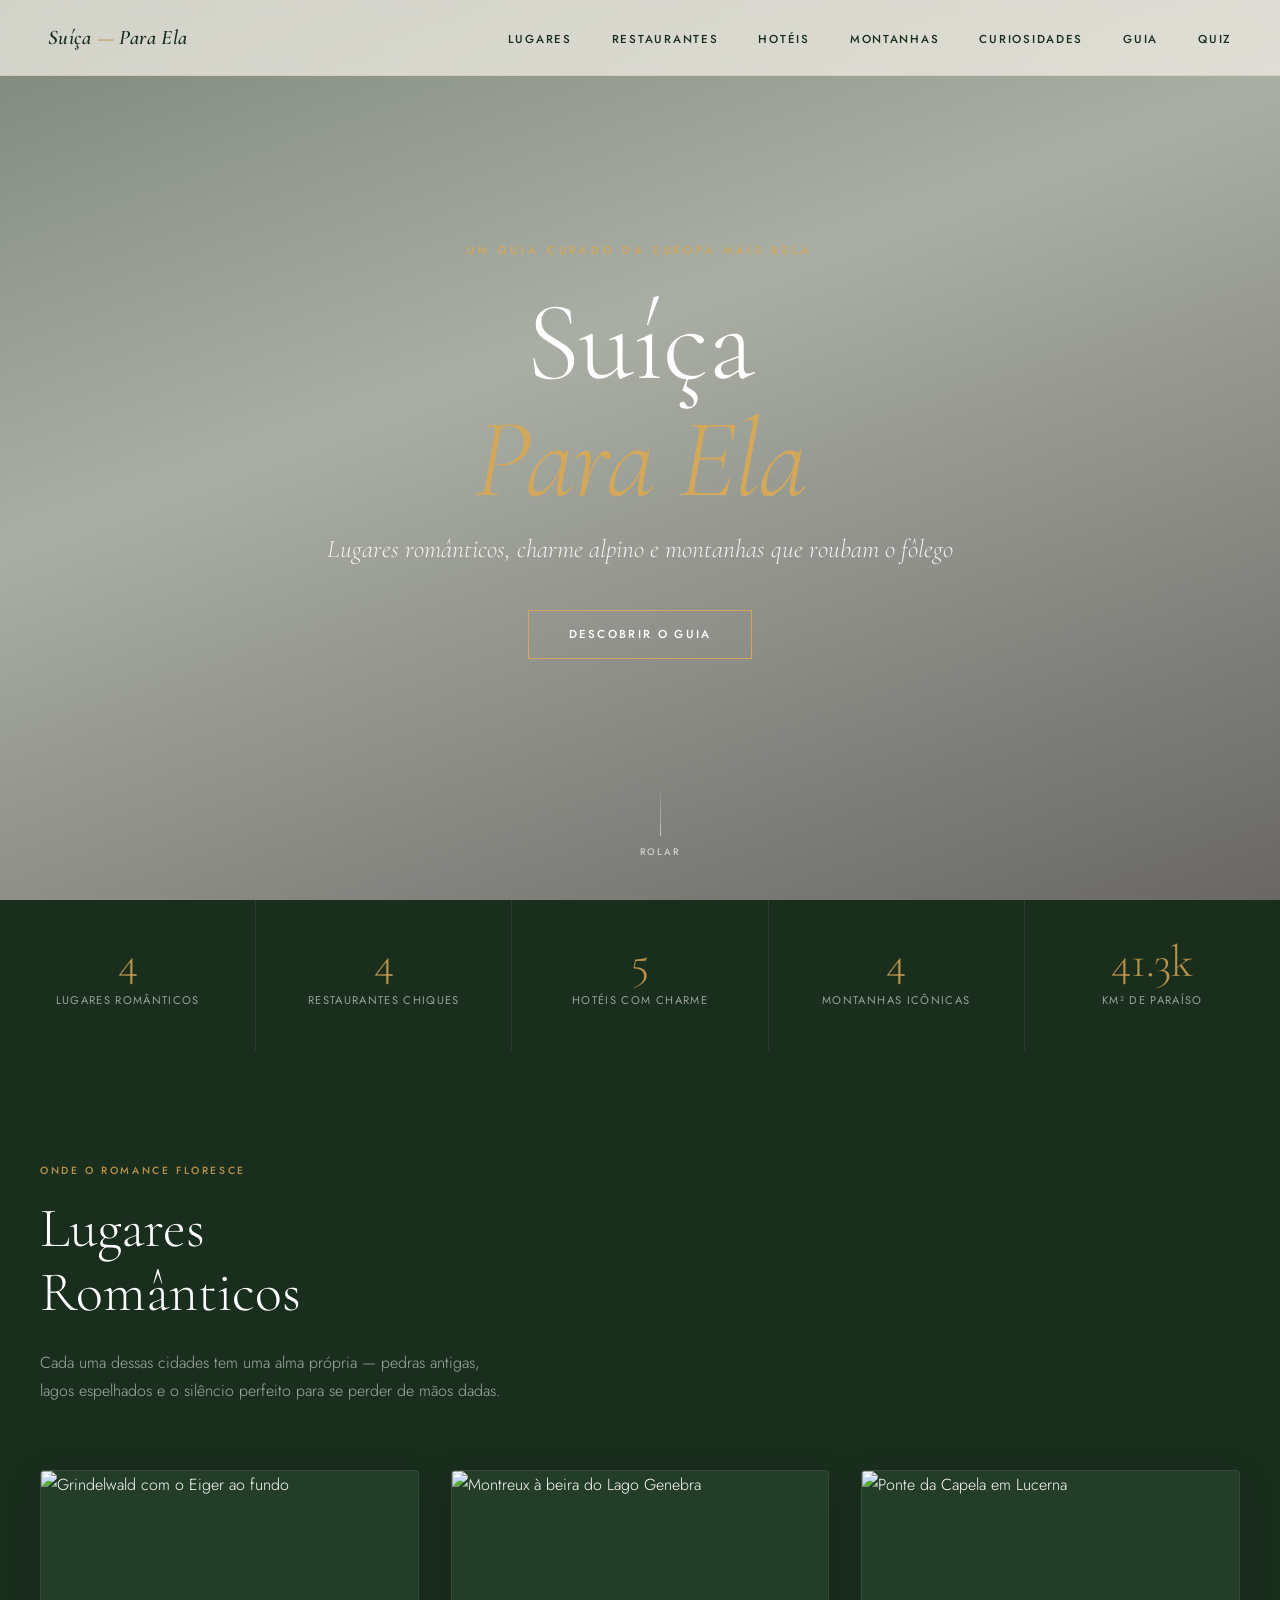
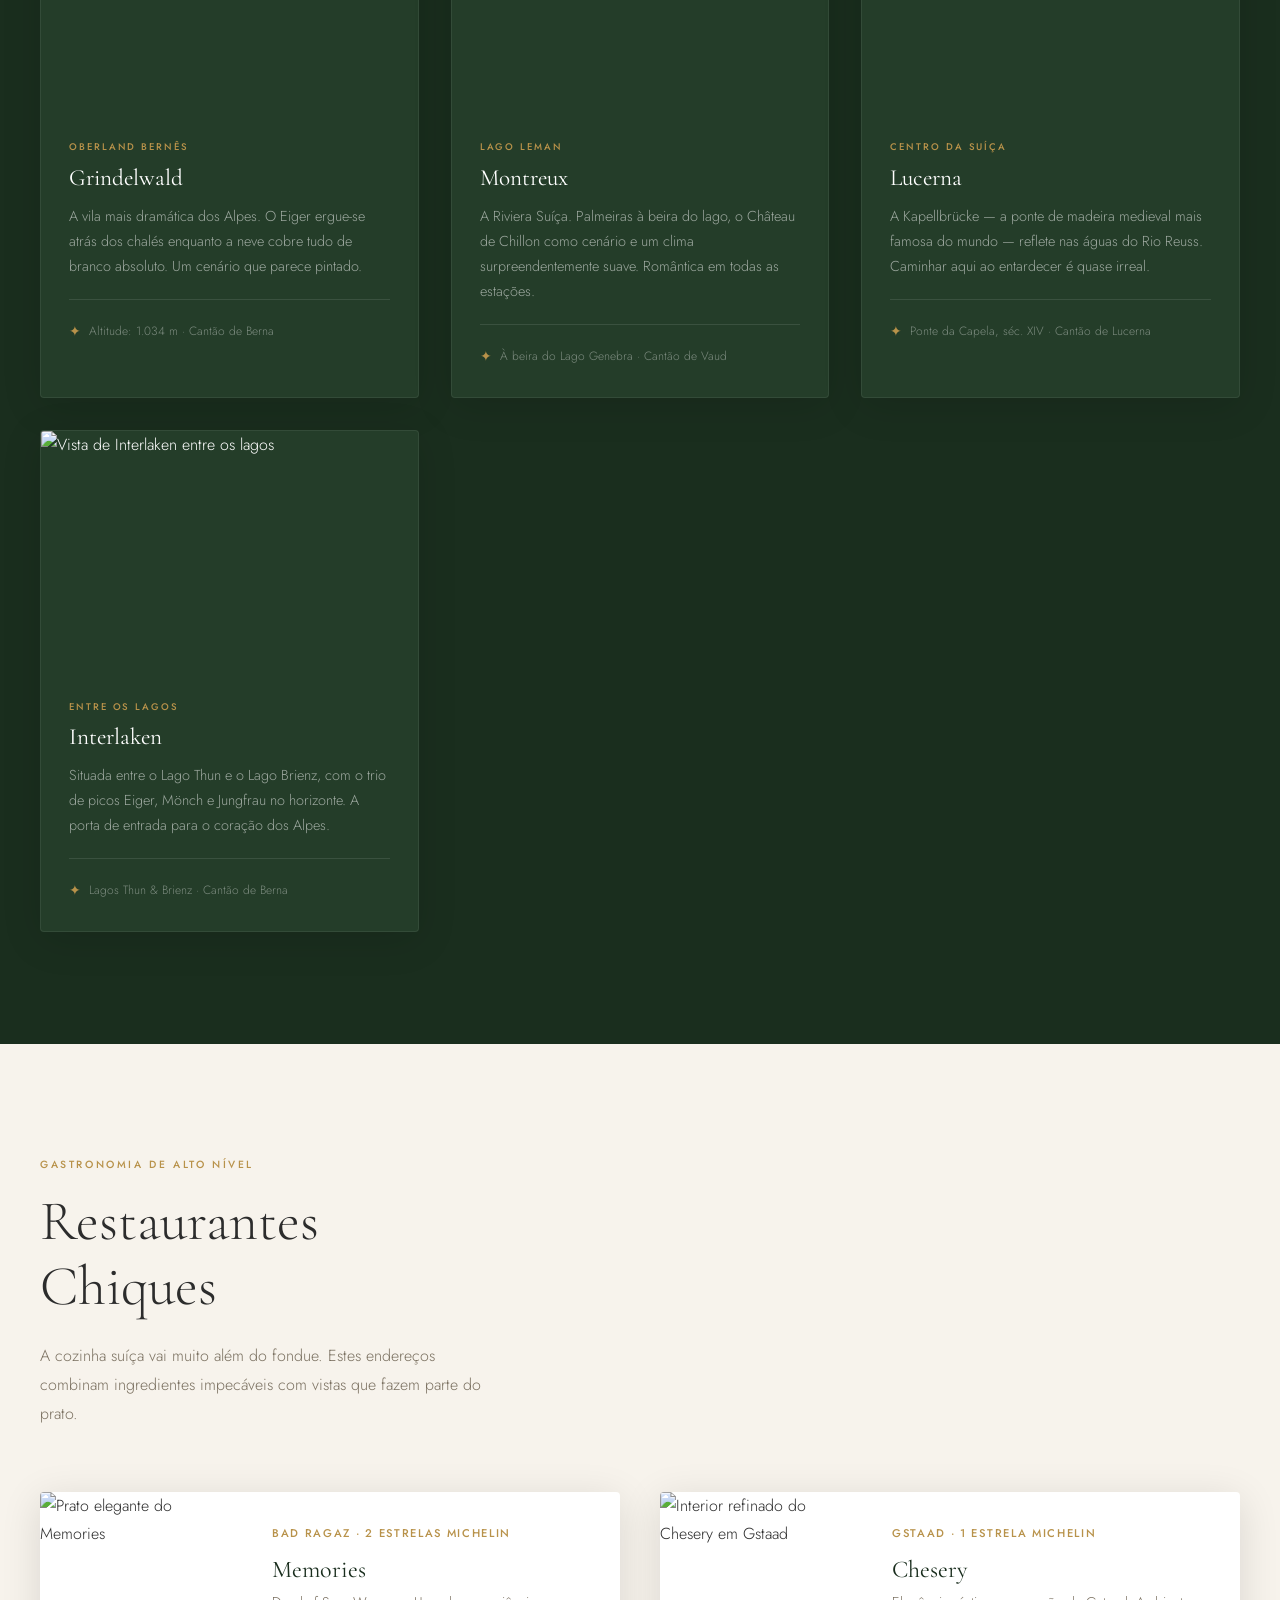
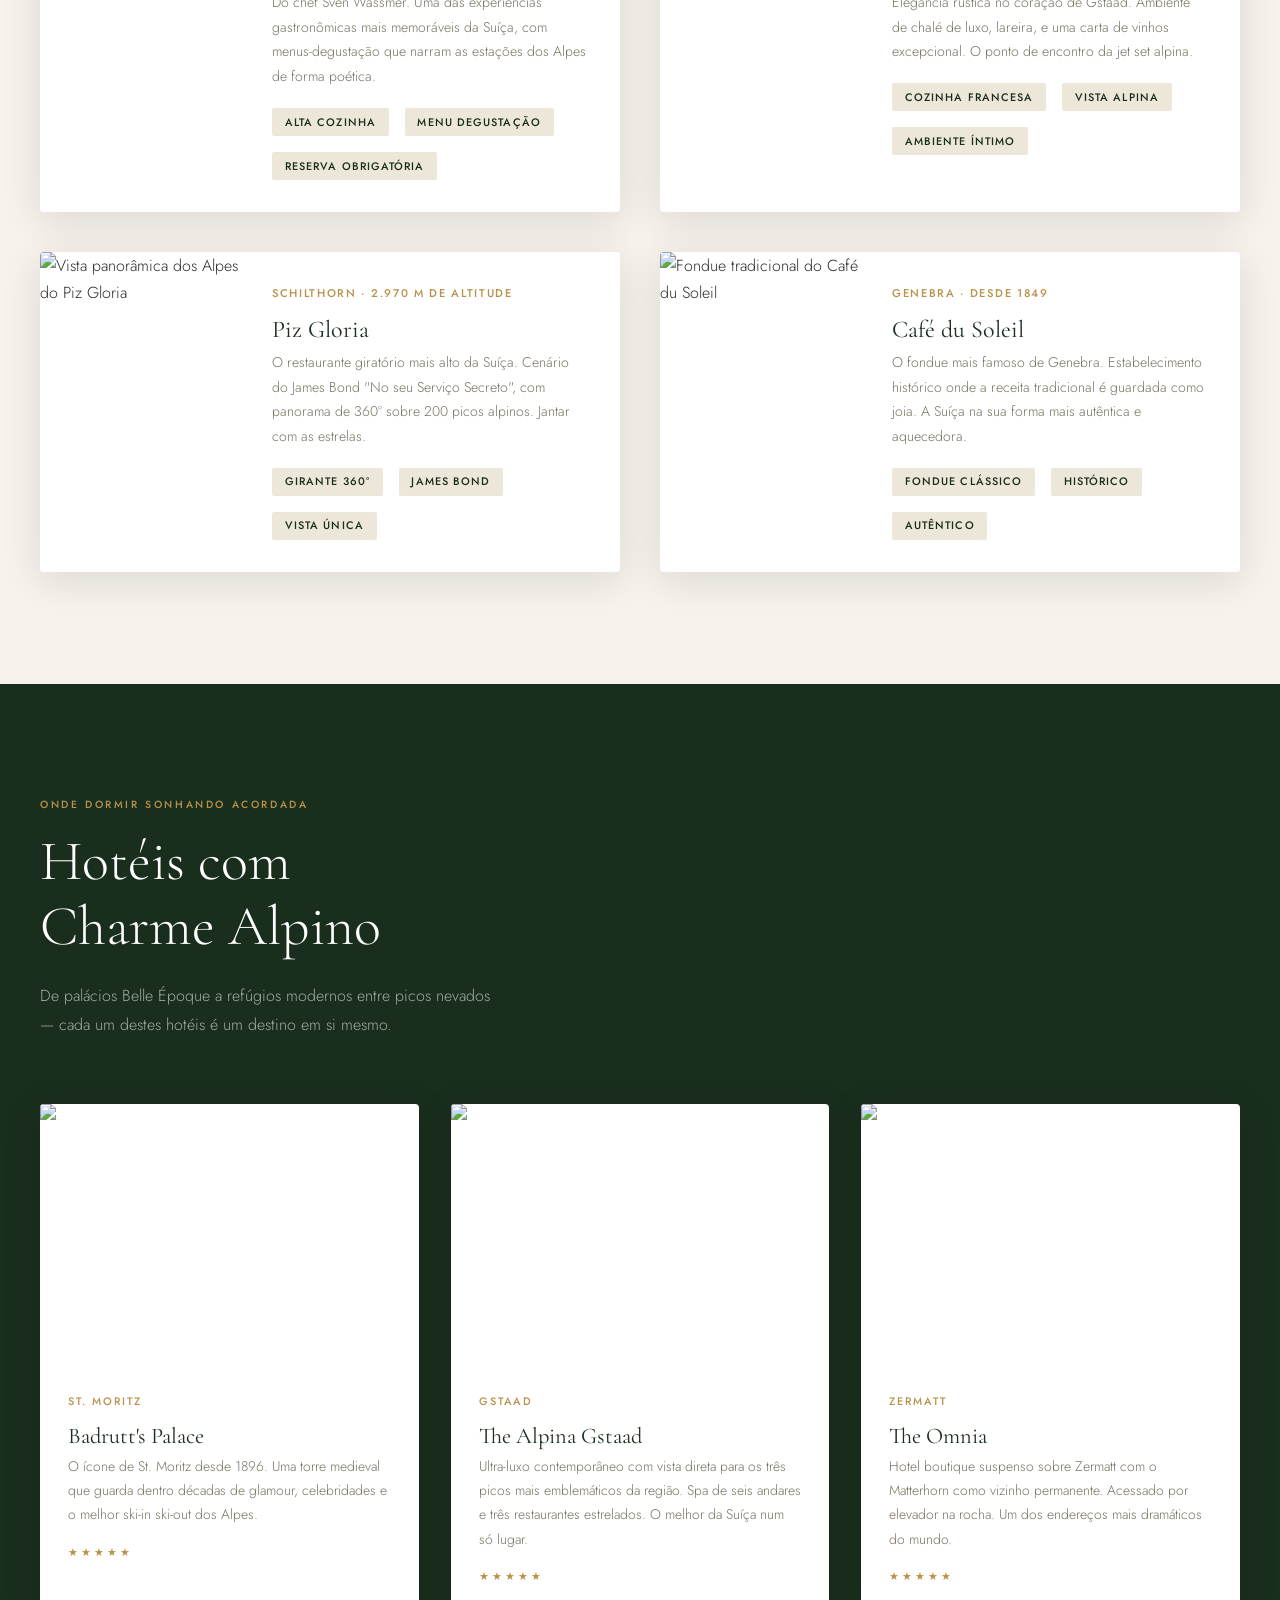
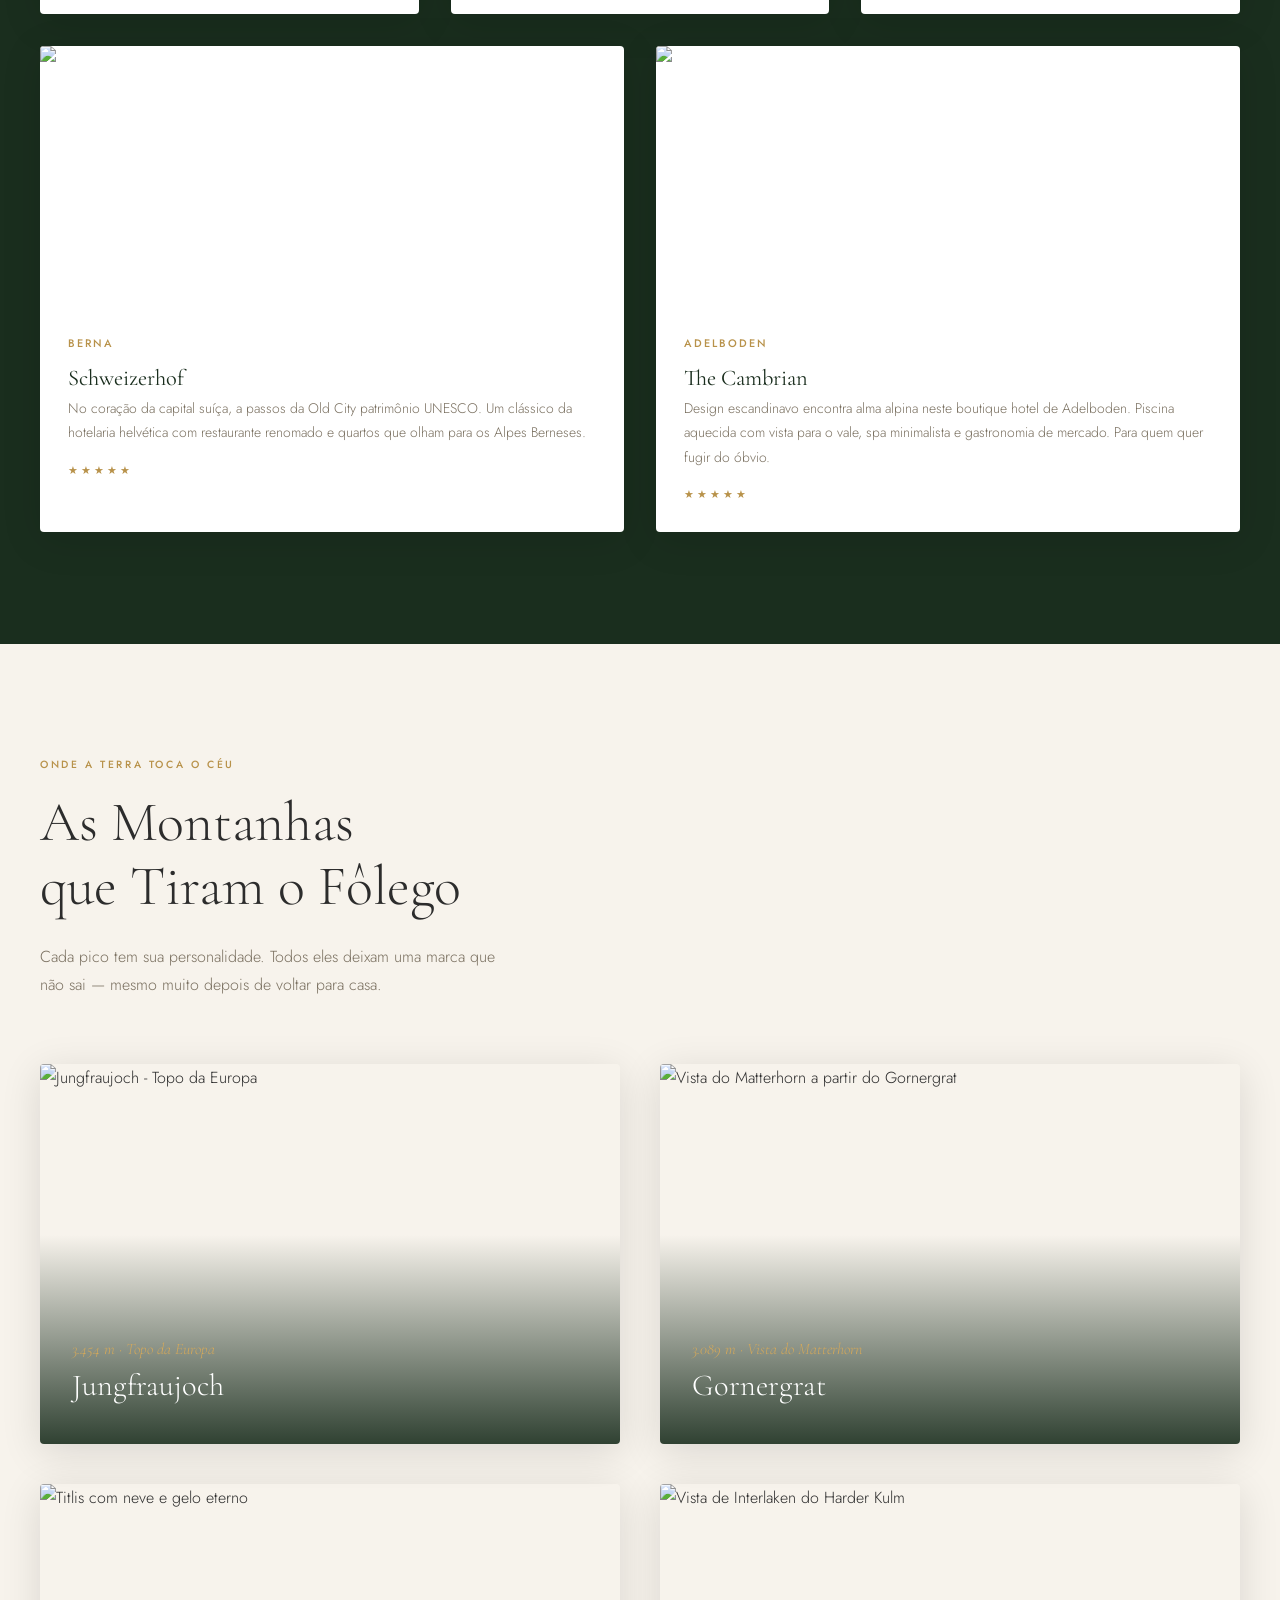
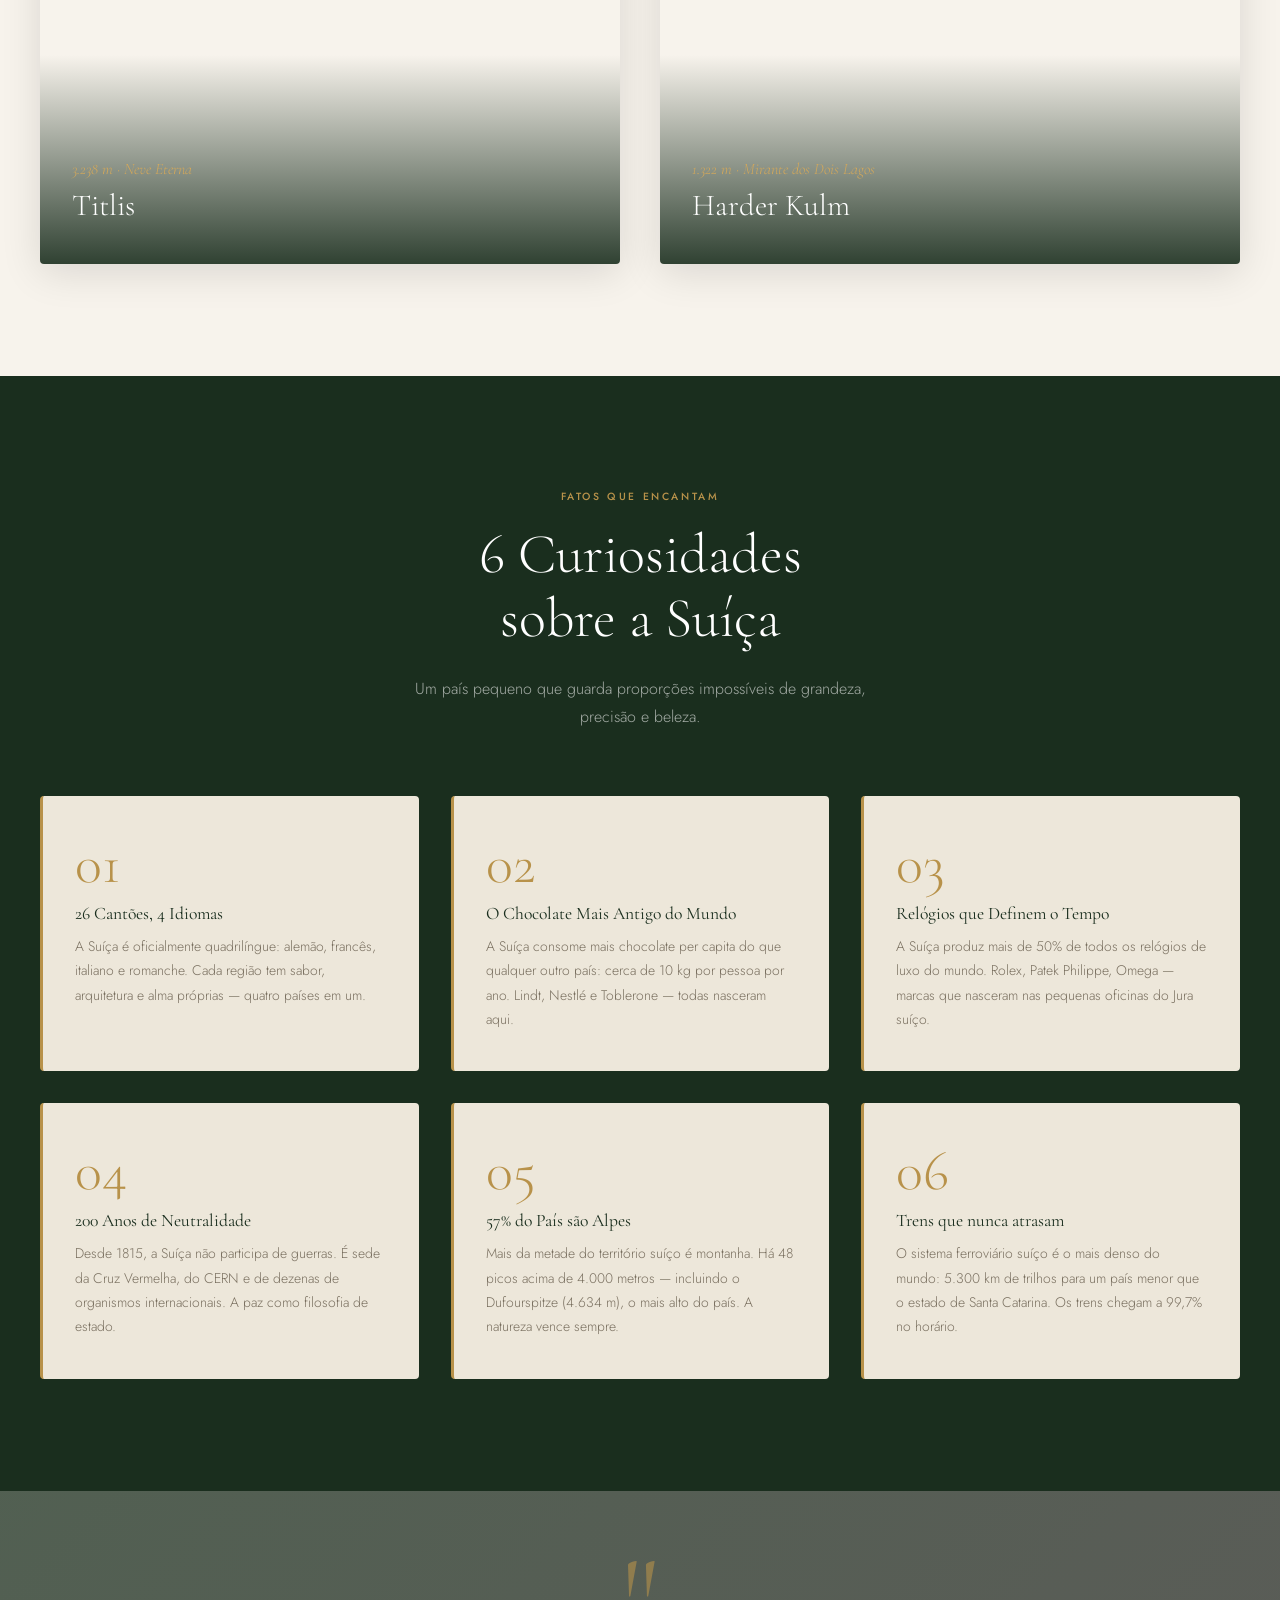
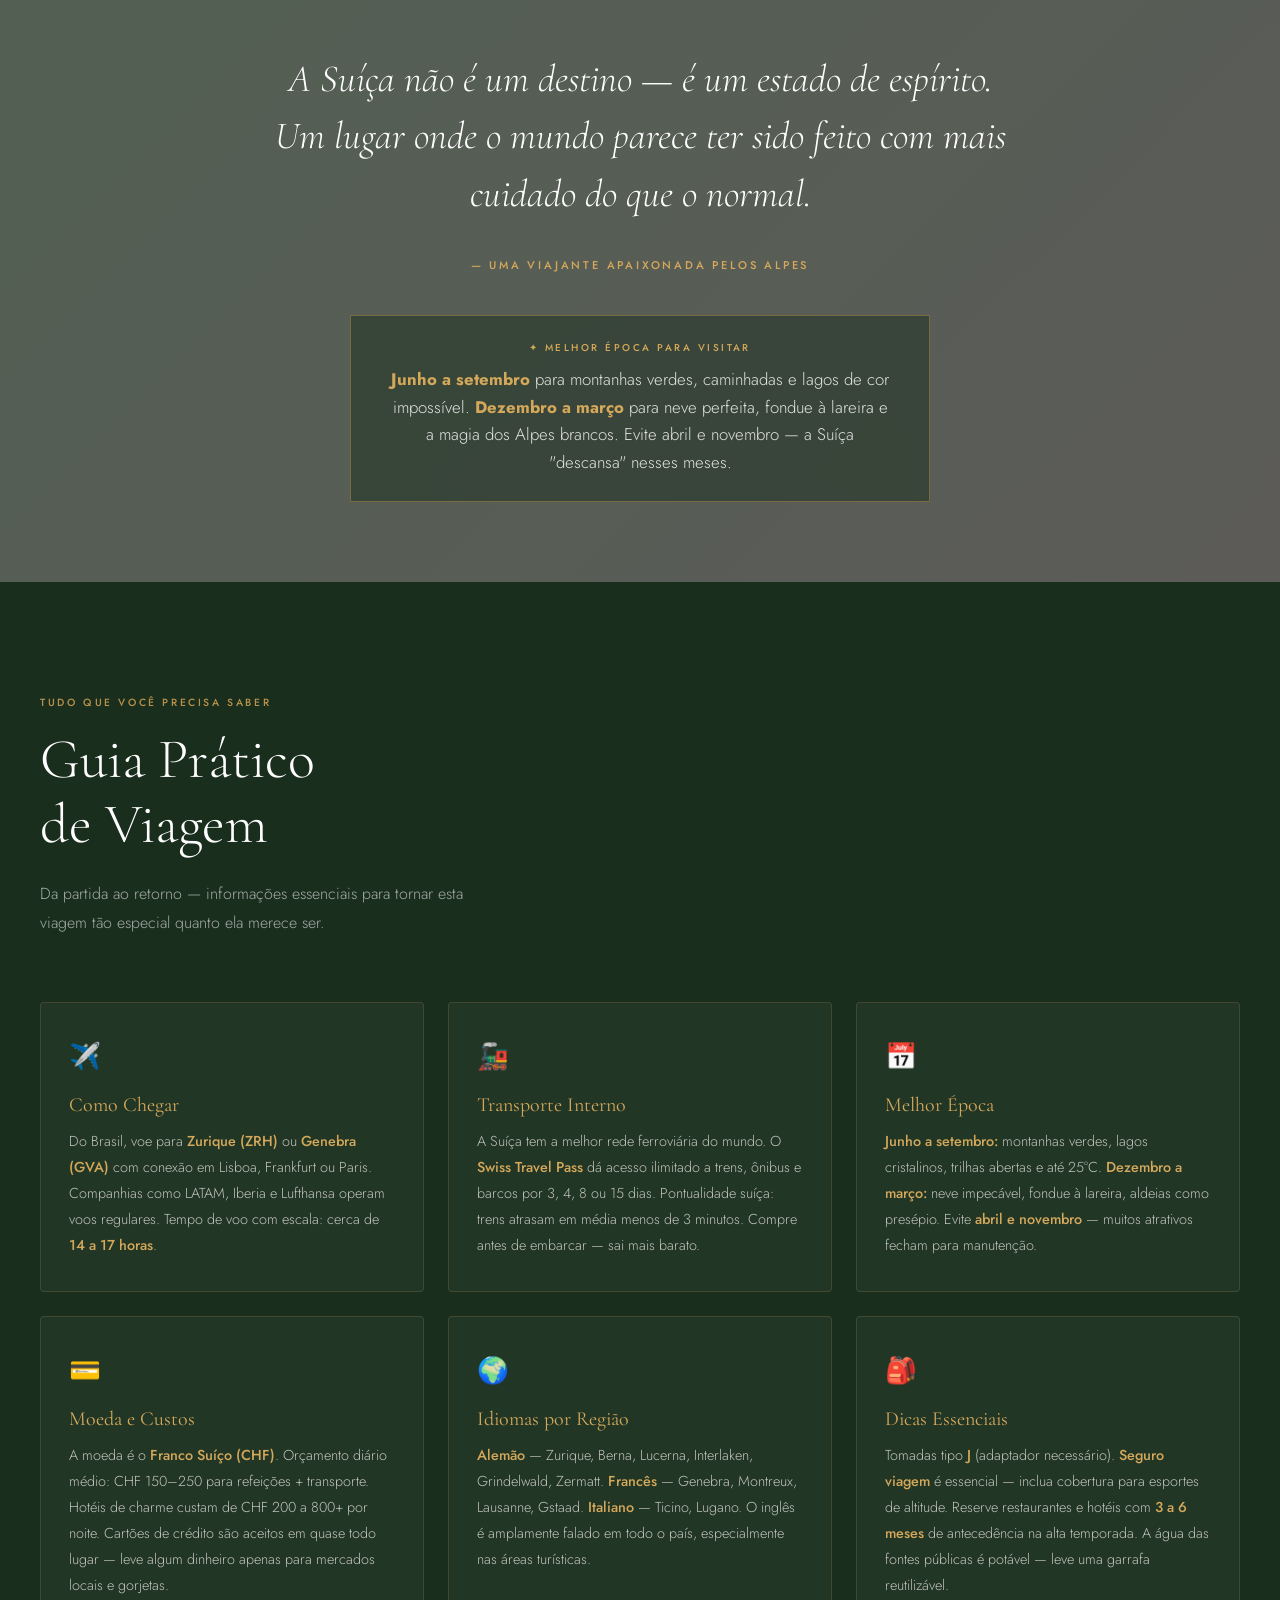
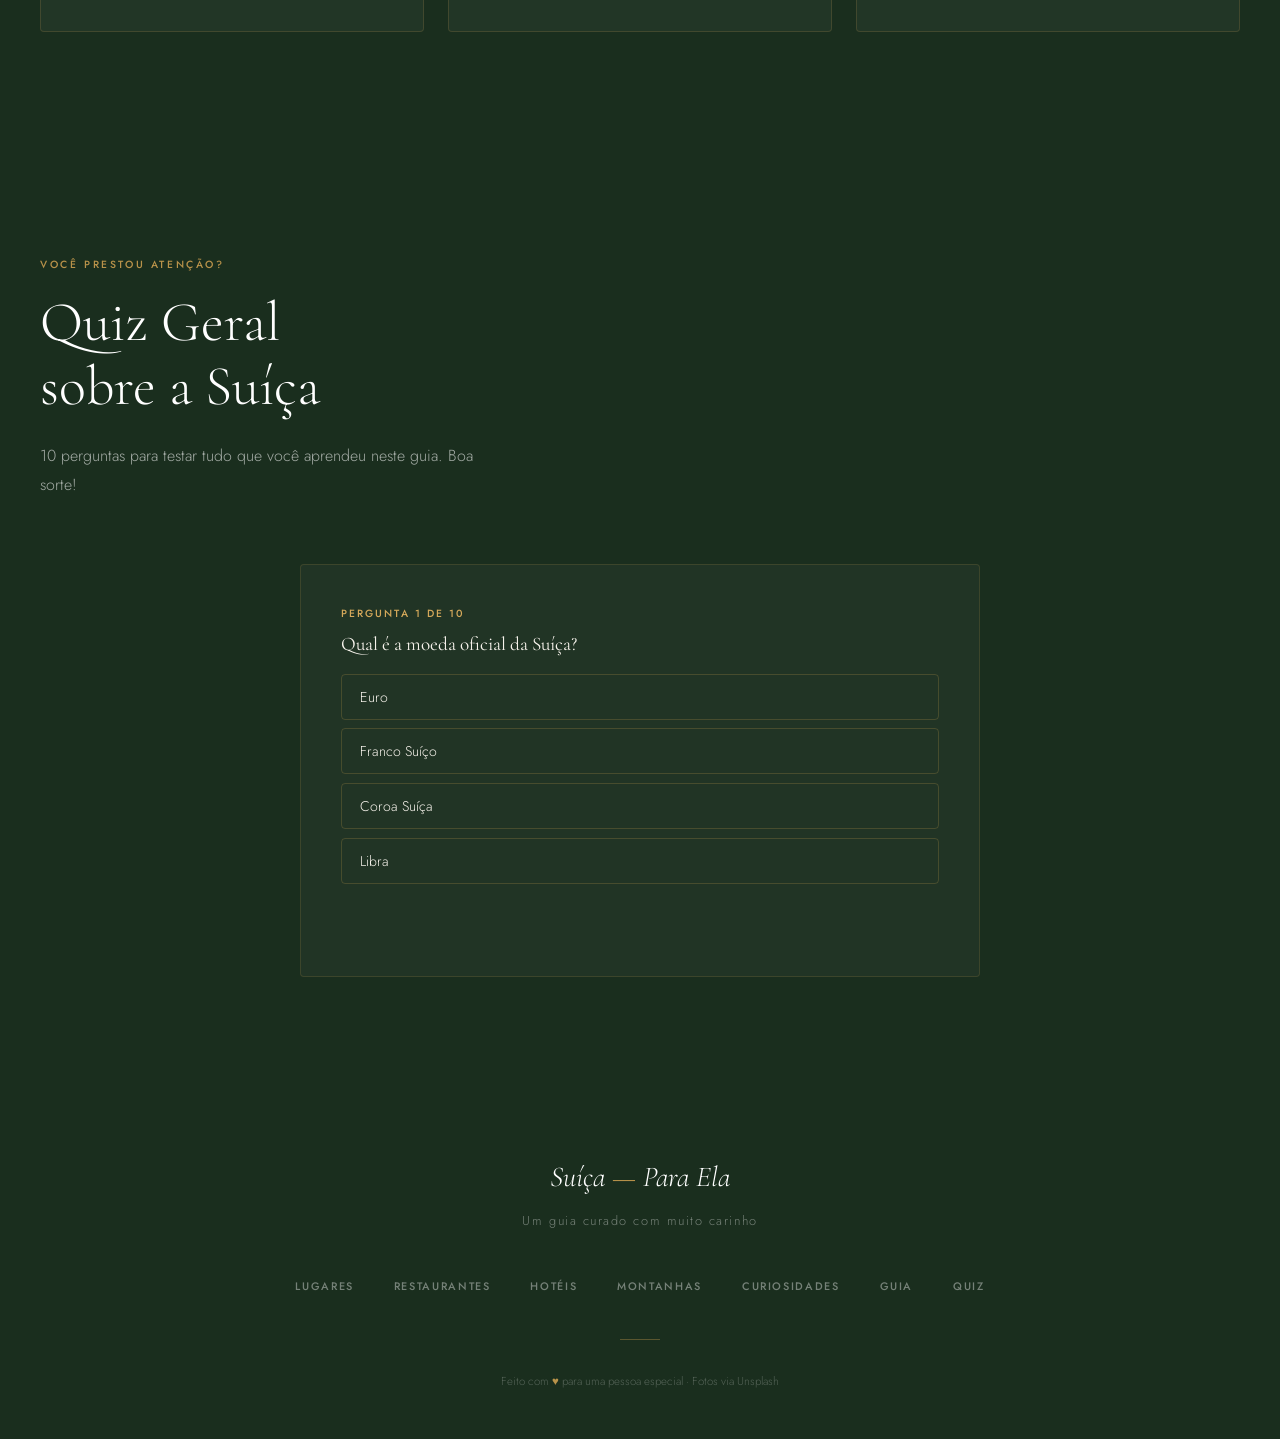
==== commit 37f74cea: "feat: add section images, per-card quiz and general Switzerland quiz - Detail overlay sections now r" ====
--- a/index.html
+++ b/index.html
@@ -1202,6 +1202,159 @@
 
     /* cursor pointer nos cards clicáveis */
     [data-place] { cursor: pointer; }
+
+    /* ─── Detail Section com Imagem ────────────────────── */
+    .detail-section-inner {
+      display: grid;
+      grid-template-columns: 1fr 1fr;
+      gap: 2.5rem;
+      align-items: center;
+    }
+
+    .detail-section-img {
+      width: 100%;
+      height: 260px;
+      object-fit: cover;
+      border-radius: var(--radius);
+      display: block;
+    }
+
+    .detail-section-prose {}
+
+    @media (max-width: 700px) {
+      .detail-section-inner { grid-template-columns: 1fr; }
+      .detail-section-img { height: 200px; }
+    }
+
+    /* ─── Quiz (card e geral) ───────────────────────────── */
+    .detail-quiz {
+      margin-top: 3rem;
+      padding-top: 2.5rem;
+      border-top: 2px solid rgba(184,146,74,.2);
+    }
+
+    .detail-quiz-title {
+      font-family: 'Cormorant Garamond', serif;
+      font-size: 1.6rem;
+      font-weight: 400;
+      color: var(--forest);
+      margin-bottom: 1.75rem;
+    }
+
+    .quiz-q-wrap { margin-bottom: .5rem; }
+
+    .quiz-q-num {
+      font-family: 'Jost', sans-serif;
+      font-size: .65rem;
+      font-weight: 500;
+      letter-spacing: .2em;
+      text-transform: uppercase;
+      color: var(--gold);
+      display: block;
+      margin-bottom: .5rem;
+    }
+
+    .quiz-q-text {
+      font-family: 'Cormorant Garamond', serif;
+      font-size: 1.2rem;
+      font-weight: 400;
+      color: var(--forest);
+      margin-bottom: 1rem;
+      line-height: 1.4;
+    }
+
+    .quiz-options { display: grid; gap: .55rem; margin-bottom: .75rem; }
+
+    .quiz-opt {
+      padding: .75rem 1.1rem;
+      border: 1px solid rgba(184,146,74,.3);
+      border-radius: var(--radius);
+      cursor: pointer;
+      font-family: 'Jost', sans-serif;
+      font-size: .88rem;
+      font-weight: 300;
+      color: var(--text);
+      background: transparent;
+      text-align: left;
+      transition: background .18s, border-color .18s, color .18s;
+    }
+
+    .quiz-opt:hover:not(:disabled) { background: rgba(184,146,74,.08); border-color: rgba(184,146,74,.5); }
+
+    .quiz-opt.correct {
+      background: #d4edda; border-color: #28a745; color: #155724; font-weight: 500;
+    }
+
+    .quiz-opt.wrong {
+      background: #f8d7da; border-color: #dc3545; color: #721c24;
+    }
+
+    .quiz-opt:disabled { cursor: default; }
+
+    .quiz-feedback {
+      font-family: 'Jost', sans-serif;
+      font-size: .82rem;
+      color: var(--muted);
+      font-style: italic;
+      margin-bottom: 1.5rem;
+      min-height: 1.2em;
+    }
+
+    .quiz-result-box {
+      text-align: center;
+      padding: 2rem;
+      border: 1px solid rgba(184,146,74,.3);
+      border-radius: var(--radius);
+      margin-top: 1rem;
+    }
+
+    .quiz-score-text {
+      font-family: 'Cormorant Garamond', serif;
+      font-size: 1.5rem;
+      font-weight: 400;
+      color: var(--forest);
+      margin-bottom: 1rem;
+      display: block;
+    }
+
+    .quiz-restart-btn {
+      display: inline-block;
+      padding: .7rem 1.6rem;
+      background: var(--forest);
+      color: var(--gold2);
+      border: 1px solid rgba(184,146,74,.4);
+      border-radius: var(--radius);
+      font-family: 'Jost', sans-serif;
+      font-size: .75rem;
+      font-weight: 500;
+      letter-spacing: .12em;
+      text-transform: uppercase;
+      cursor: pointer;
+      transition: background var(--transition);
+    }
+
+    .quiz-restart-btn:hover { background: var(--forest2); }
+
+    /* Quiz geral na página */
+    .general-quiz-wrap {
+      max-width: 680px;
+      margin: 2.5rem auto 0;
+      background: rgba(255,255,255,.03);
+      border: 1px solid rgba(184,146,74,.18);
+      border-radius: var(--radius);
+      padding: 2.5rem;
+    }
+
+    .general-quiz-wrap .quiz-q-text { color: var(--cream); }
+    .general-quiz-wrap .quiz-q-num  { color: var(--gold2); }
+    .general-quiz-wrap .detail-quiz-title { color: var(--cream2); }
+    .general-quiz-wrap .quiz-opt { color: var(--cream); border-color: rgba(184,146,74,.25); }
+    .general-quiz-wrap .quiz-opt:hover:not(:disabled) { background: rgba(184,146,74,.12); }
+    .general-quiz-wrap .quiz-opt.correct { color: #155724; }
+    .general-quiz-wrap .quiz-opt.wrong   { color: #721c24; }
+    .general-quiz-wrap .quiz-feedback    { color: rgba(247,243,236,.6); }
+    .general-quiz-wrap .quiz-score-text  { color: var(--cream); }
+    .general-quiz-wrap .quiz-result-box  { border-color: rgba(184,146,74,.25); }
   </style>
 </head>
 <body>
@@ -1216,6 +1369,7 @@
       <li><a href="#montanhas">Montanhas</a></li>
       <li><a href="#curiosidades">Curiosidades</a></li>
       <li><a href="#guia">Guia</a></li>
+      <li><a href="#quiz">Quiz</a></li>
     </ul>
     <button class="nav-toggle" id="nav-toggle" aria-label="Menu">
       <span></span><span></span><span></span>
@@ -1231,6 +1385,7 @@
     <a href="#montanhas" class="mobile-link">Montanhas</a>
     <a href="#curiosidades" class="mobile-link">Curiosidades</a>
     <a href="#guia" class="mobile-link">Guia</a>
+    <a href="#quiz" class="mobile-link">Quiz</a>
   </div>
 
   <!-- ═══ HERO ══════════════════════════════════════════ -->
@@ -1765,6 +1920,26 @@
     </div>
   </section>
 
+  <!-- ═══ QUIZ GERAL ══════════════════════════════════════ -->
+  <section class="section section--dark" id="quiz">
+    <div class="section-inner">
+      <div class="section-header fade-in">
+        <span class="section-label">Você prestou atenção?</span>
+        <h2 class="section-title">Quiz Geral<br />sobre a Suíça</h2>
+        <p class="section-subtitle">10 perguntas para testar tudo que você aprendeu neste guia. Boa sorte!</p>
+      </div>
+      <div class="general-quiz-wrap fade-in" id="general-quiz-wrap">
+        <div id="general-quiz-body"></div>
+        <div id="general-quiz-result" hidden>
+          <div class="quiz-result-box">
+            <span id="general-score-text" class="quiz-score-text"></span>
+            <button id="general-restart" class="quiz-restart-btn">Jogar novamente</button>
+          </div>
+        </div>
+      </div>
+    </div>
+  </section>
+
   <!-- ═══ FOOTER ════════════════════════════════════════ -->
   <footer class="footer">
     <span class="footer-logo">Suíça <span>—</span> Para Ela</span>
@@ -1777,6 +1952,7 @@
       <li><a href="#montanhas">Montanhas</a></li>
       <li><a href="#curiosidades">Curiosidades</a></li>
       <li><a href="#guia">Guia</a></li>
+      <li><a href="#quiz">Quiz</a></li>
     </ul>
 
     <div class="footer-divider"></div>
@@ -1862,6 +2038,12 @@
           { heading: 'Como chegar', text: 'De Interlaken Ost, tome o trem BOB (Berner Oberland-Bahn) diretamente até Grindelwald — 35 minutos de trajeto. Os trens partem a cada 30 minutos. Com o Swiss Travel Pass, o trajeto é gratuito. De carro, siga pela A8 até Interlaken e depois pela Cantonalstraße — mas o trem é muito mais panorâmico.' },
           { heading: 'Melhor época', text: 'Julho e agosto para caminhadas com flores alpinas e clima agradável (10–22°C). Dezembro a março para neve impecável e atmosfera natalina nas ruas de chalés. Junho oferece o equilíbrio perfeito: poucos turistas, neve nas alturas, verde nos vales.' },
           { heading: 'Dica especial', text: 'Acorde cedo — antes das 7h — e caminhe até a base do Eiger. A luz da manhã batendo na parede norte é um espetáculo fotográfico impossível de reproduzir. Evite ir apenas de teleférico: a caminhada até Pfingstegg (40 minutos de trilha fácil) revela ângulos que nenhuma foto de cartão-postal mostra.' }
+        ],
+        quiz: [
+          { q: "Qual é a altitude de Grindelwald?", opts: ["634 m","1.034 m","2.034 m","3.034 m"], correct: 1, feedback: "Grindelwald fica a 1.034 metros de altitude no Oberland Bernês." },
+          { q: "Como se chama a parede norte do Eiger?", opts: ["Ostwand","Südwand","Nordwand","Westwand"], correct: 2, feedback: "A Nordwand do Eiger tem 1.800 metros de rocha vertical — uma das mais temidas do alpinismo." },
+          { q: "Qual trem conecta Interlaken Ost a Grindelwald?", opts: ["RER","TGV","BOB","ICE"], correct: 2, feedback: "O BOB (Berner Oberland-Bahn) faz o trajeto em 35 minutos." },
+          { q: "Para onde leva o funicular Männlichen?", opts: ["Topo do Eiger","Vista panorâmica do trio alpino","Geleira Aletsch","Lago Brienz"], correct: 1, feedback: "O funicular de Männlichen oferece uma das vistas mais completas do trio Eiger-Mönch-Jungfrau." }
         ]
       },
       montreux: {
@@ -1875,6 +2057,12 @@
           { heading: 'Como chegar', text: 'De Genebra, são 70 minutos de trem direto. De Lausanne, apenas 25 minutos. Trens IC e RE passam frequentemente — com o Swiss Travel Pass, o trajeto é incluído. Há também ferry no verão saindo de Genebra que faz a rota pelo lago em 3h30, com paradas em Lausanne e Vevey — a mais bela maneira de chegar.' },
           { heading: 'Melhor época', text: 'Julho para o Jazz Festival (reserve hotel com 6+ meses de antecedência). Junho e setembro para clima ameno, menos turistas e lago azul-esmeralda sem multidão. Dezembro tem a magia do Natal com mercados tradicionais e luzes refletidas no lago.' },
           { heading: 'Dica especial', text: 'Vá até Vevey (15 minutos de trem) e visite o museu Charlie Chaplin, que viveu ali até o fim da vida. Depois, caminhe de volta a Montreux pela margem do lago — 1 hora de caminhada plana com vistas constantes para o lago e os Alpes franceses. Um dos percursos mais belos da Europa.' }
+        ],
+        quiz: [
+          { q: "Em que mês ocorre o famoso festival de Montreux?", opts: ["Março","Julho","Outubro","Dezembro"], correct: 1, feedback: "O Montreux Jazz Festival acontece em julho, desde 1967." },
+          { q: "Qual escritor imortalizou o Château de Chillon?", opts: ["Victor Hugo","Voltaire","Lord Byron","Alexandre Dumas"], correct: 2, feedback: "Lord Byron escreveu 'O Prisioneiro de Chillon' inspirado na fortaleza medieval no lago." },
+          { q: "Quanto tempo dura o trem de Genebra a Montreux?", opts: ["30 minutos","70 minutos","2 horas","3 horas"], correct: 1, feedback: "De Genebra, são aproximadamente 70 minutos de trem direto até Montreux." },
+          { q: "Qual é o apelido da região de Montreux?", opts: ["Riviera Alpina","Riviera Suíça","Costa do Lago","Paraíso do Léman"], correct: 1, feedback: "Montreux é conhecida como a 'Riviera Suíça' pelo seu clima suave e palmeiras à beira do Lago Léman." }
         ]
       },
       lucerna: {
@@ -1888,6 +2076,12 @@
           { heading: 'Como chegar', text: 'De Zurique: 50 minutos de trem direto (IC, a cada 30 minutos). De Interlaken: 2 horas de trem panorâmico pela rota do Golden Pass, com vistas dos lagos. De Basileia: 1h20. Lucerna tem uma das estações ferroviárias mais bonitas da Suíça, em frente ao lago — chegue e já se encante.' },
           { heading: 'Melhor época', text: 'Qualquer época funciona — Lucerna é uma das poucas cidades suíças igualmente linda no verão e no inverno. Agosto tem o Festival Internacional de Música, um dos mais respeitados do mundo clássico. Dezembro tem o Mercado de Natal na Franziskanerplatz, com presentes artesanais e glühwein.' },
           { heading: 'Dica especial', text: 'Reserve jantar no Restaurant Schiffrestaurant Wilhelm Tell — um barco ancorado no lago que serve fondue e raclette com vista para as montanhas. Depois, caminhe pelas ruelas do centro histórico após as 22h, quando os turistas somem e a cidade revela sua alma medieval e silenciosa.' }
+        ],
+        quiz: [
+          { q: "Em que século foi construída a Kapellbrücke?", opts: ["Século X","Século XIV","Século XVI","Século XVIII"], correct: 1, feedback: "A Kapellbrücke foi construída em 1333 — século XIV — como parte das muralhas da cidade de Lucerna." },
+          { q: "O que Mark Twain disse sobre o Lion Monument de Lucerna?", opts: ["'A escultura mais bela da Europa'","'A escultura mais triste e comovente do mundo'","'Um monumento ao valor suíço'","'A obra de arte mais impressionante dos Alpes'"], correct: 1, feedback: "Mark Twain chamou o Lion Monument de 'a escultura mais triste e comovente do mundo'." },
+          { q: "Qual é o lago onde fica Lucerna?", opts: ["Lago Thun","Lago Léman","Lago dos Quatro Cantões","Lago Brienz"], correct: 2, feedback: "Lucerna fica às margens do Vierwaldstättersee — o Lago dos Quatro Cantões." },
+          { q: "Quanto tempo leva o trem de Zurique a Lucerna?", opts: ["20 minutos","50 minutos","1h30","2 horas"], correct: 1, feedback: "De Zurique, o trem IC chega a Lucerna em aproximadamente 50 minutos." }
         ]
       },
       interlaken: {
@@ -1901,6 +2095,12 @@
           { heading: 'Como chegar', text: 'Há duas estações: Interlaken West (trens de Berna e Spiez) e Interlaken Ost (trens para Grindelwald, Lauterbrunnen e Jungfraujoch). De Berna: 55 minutos. De Zurique: 2 horas com uma troca em Berna. De Lucerna: 2 horas pela rota do Golden Pass — belíssima, especialmente a parte por Brienz.' },
           { heading: 'Melhor época', text: 'Junho a setembro para os dois lagos no auge da cor e caminhadas nas montanhas vizinhas. Inverno (dezembro a março) é mais tranquilo, com neve nas alturas e preços de hotel melhores. Evite agosto nos fins de semana — Interlaken fica extremamente movimentada com turistas asiáticos e grupos.' },
           { heading: 'Dica especial', text: 'Alugue uma bicicleta em Interlaken e pedale até o vilarejo de Iseltwald (20 km) à beira do Lago Brienz — o mesmo local viralizado pelo K-drama "Crash Landing on You". A ciclovia à beira do lago é plana e asfaltada. Leve piquenique e passe a tarde ali: poucos lugares na Europa têm água tão azul e montanhas tão próximas.' }
+        ],
+        quiz: [
+          { q: "O que significa o nome 'Interlaken'?", opts: ["Entre as montanhas","Entre os lagos","Entre os vales","Entre os rios"], correct: 1, feedback: "Interlaken significa literalmente 'entre os lagos' — ela fica entre o Lago Thun e o Lago Brienz." },
+          { q: "Qual K-drama tornou o Lago Brienz famoso mundialmente?", opts: ["Goblin","Descendants of the Sun","Crash Landing on You","My Love from the Star"], correct: 2, feedback: "O vilarejo de Iseltwald, à beira do Lago Brienz, viralizou após aparecer em 'Crash Landing on You'." },
+          { q: "Quais são os três picos visíveis do Höheweg de Interlaken?", opts: ["Matterhorn, Eiger, Jungfrau","Eiger, Mönch, Jungfrau","Titlis, Mönch, Pilatus","Rigi, Eiger, Titlis"], correct: 1, feedback: "Do centro de Interlaken, vê-se o trio Eiger, Mönch e Jungfrau — os picos mais icônicos do Oberland Bernês." },
+          { q: "De qual estação de Interlaken partem os trens para o Jungfraujoch?", opts: ["Interlaken West","Interlaken Central","Interlaken Ost","Interlaken Berg"], correct: 0, feedback: "Os trens para Grindelwald, Lauterbrunnen e Jungfraujoch partem de Interlaken Ost — a estação leste." }
         ]
       },
       memories: {
@@ -1914,6 +2114,12 @@
           { heading: 'O que esperar', text: 'Uma experiência de 3 a 4 horas à mesa. O serviço é refinado mas nunca rígido. A carta de vinhos tem foco em rótulos suíços raros — peça ajuda ao sommelier, que conhece cada garrafa pessoalmente. Reserve pelo menos 3 meses antes; nas datas especiais (Natal, Réveillon, Páscoa), 6 meses.' },
           { heading: 'Informações práticas', text: 'Endereço: Grand Resort Bad Ragaz, Hans Albrecht Strasse 1, 7310 Bad Ragaz. De Zurique: 1h15 de trem. Código de vestimenta: smart elegant (sem tênis ou jeans). Preço médio do menu-degustação com harmonização de vinhos: CHF 380–520 por pessoa. Fecha segundas e terças.' },
           { heading: 'Dica', text: 'Reserve para o jantar de sexta ou sábado, quando Wassmer costuma estar presente na cozinha. Chegue cedo e explore o spa termal do Grand Resort — as águas de Bad Ragaz são famosas desde o século XIII — antes do jantar. É uma noite completa, não apenas uma refeição.' }
+        ],
+        quiz: [
+          { q: "Quantas estrelas Michelin tem o Memories?", opts: ["1","2","3","Nenhuma"], correct: 1, feedback: "O Memories tem 2 estrelas Michelin e 19 pontos Gault&Millau." },
+          { q: "Quem é o chef do Memories?", opts: ["René Redzepi","Sven Wassmer","Daniel Humm","Anton Mosimann"], correct: 1, feedback: "O chef Sven Wassmer comanda o Memories, com uma cozinha que narra as estações dos Alpes." },
+          { q: "Em qual resort de luxo fica o Memories?", opts: ["The Alpina Gstaad","Grand Resort Bad Ragaz","Badrutt's Palace","The Omnia"], correct: 1, feedback: "O Memories fica dentro do Grand Resort Bad Ragaz, complexo termal de luxo no leste da Suíça." },
+          { q: "Com quantos meses de antecedência reservar o Memories em datas especiais?", opts: ["1 mês","3 meses","6 meses","1 semana"], correct: 2, feedback: "Para datas como Natal e Réveillon, recomenda-se reservar com 6 meses de antecedência." }
         ]
       },
       chesery: {
@@ -1927,6 +2133,12 @@
           { heading: 'O ambiente', text: 'A lareira central, as vigas de madeira centenária, os candelabros — tudo cria uma atmosfera de chalé de família aristocrática que recebeu seus convidados para jantar. Nos fins de semana de inverno, o piano bar ao lado anima a noite até tarde. O Chesery é o único lugar em Gstaad onde você come bem E dança até a 1h.' },
           { heading: 'Informações práticas', text: 'Endereço: Lauenenstrasse, 3780 Gstaad. Aberto para jantar a partir das 19h (fechado segunda e terça na baixa temporada). Código de vestimenta: smart casual no jantar, mais formal nas noites de piano. Reserva essencial com 4 a 8 semanas de antecedência. Preço médio: CHF 180–280 por pessoa.' },
           { heading: 'Dica', text: 'Peça mesa perto da lareira — há apenas 4 mesas privilegiadas nessa posição. Mencione ao fazer a reserva que é uma ocasião especial; a equipe prepara detalhes surpresa (flores, carta personalizada). Depois do jantar, caminhe pelo Promenade de Gstaad sob as estrelas — a vila à noite de inverno é cinematográfica.' }
+        ],
+        quiz: [
+          { q: "Desde quando existe o Chesery?", opts: ["1945","1958","1973","1989"], correct: 2, feedback: "O Chesery existe desde 1973 e há décadas é o ponto de encontro da jet set alpina de Gstaad." },
+          { q: "Quantas estrelas Michelin tem o Chesery?", opts: ["Nenhuma","1","2","3"], correct: 1, feedback: "O Chesery tem 1 estrela Michelin." },
+          { q: "O que torna o Chesery único à noite nos fins de semana de inverno?", opts: ["Menu especial de ski","Piano bar até tarde","Show de fondue ao vivo","Jantar na neve"], correct: 1, feedback: "O piano bar ao lado do Chesery anima a noite até tarde nos fins de semana de inverno." },
+          { q: "Em que cantão fica Gstaad?", opts: ["Valais","Vaud","Berna","Friburgo"], correct: 2, feedback: "Gstaad fica no cantão de Berna, no Oberland Bernês, apesar de ser geograficamente próxima de Friburgo." }
         ]
       },
       pizgloria: {
@@ -1940,6 +2152,12 @@
           { heading: 'O que fazer além do jantar', text: 'Chegue pela manhã para o Thrill Walk — uma passarela suspensa na rocha com seção de vidro transparente sobre o abismo. Visite a exposição Bond World 007. No inverno, esquie pela rota "007 Run" de 16 km descendo até Lauterbrunnen. Leve um casaco pesado — mesmo no verão, a 2.970 m a temperatura ronda os 5°C.' },
           { heading: 'Como chegar', text: 'De Interlaken, tome o trem até Lauterbrunnen (25 min), depois bondinho até Grütschalp, trem até Mürren e finalmente o teleférico do Schilthorn. Total: cerca de 2h de viagem com as baldeações. Alternativamente, de Stechelberg (vale) sobe teleférico direto em 30 minutos. Com Swiss Travel Pass, parte do trajeto é gratuita.' },
           { heading: 'Dica', text: 'Compre o ingresso "Breakfast at Piz Gloria" — inclui o teleférico de subida + café da manhã no restaurante giratório + descida. É mais barato que pagar separado e o café da manhã com aquela vista é simplesmente irreal. Vá num dia com previsão de bom tempo — o site do Schilthorn tem webcam ao vivo para verificar.' }
+        ],
+        quiz: [
+          { q: "Em qual filme de James Bond o Piz Gloria aparece?", opts: ["007 contra GoldenEye","007 — A Serviço Secreto de Sua Majestade","Cassino Royale","Spectre"], correct: 1, feedback: "O Piz Gloria foi cenário do filme '007 — A Serviço Secreto de Sua Majestade' (1969), com George Lazenby." },
+          { q: "A quantos metros de altitude fica o Piz Gloria?", opts: ["1.970 m","2.970 m","3.970 m","4.970 m"], correct: 1, feedback: "O Piz Gloria fica no cume do Schilthorn, a 2.970 metros de altitude." },
+          { q: "Quanto tempo leva uma rotação completa do restaurante giratório?", opts: ["15 minutos","30 minutos","55 minutos","90 minutos"], correct: 2, feedback: "O restaurante giratório do Piz Gloria completa uma volta de 360° em 55 minutos." },
+          { q: "Qual é o percurso que parte do Schilthorn até Lauterbrunnen no inverno?", opts: ["Rota Alpina","007 Run","Schilthorn Express","Bond Trail"], correct: 1, feedback: "A '007 Run' é uma pista de 16 km descendo do Schilthorn até Lauterbrunnen, em homenagem ao filme de James Bond." }
         ]
       },
       cafedusoleil: {
@@ -1953,6 +2171,12 @@
           { heading: 'O que mais pedir', text: 'Além do fondue, a raclette é igualmente sensacional — queijo derretido raspado sobre batatas cozidas com picles e cebola. Os vin chaud (vinho quente com especiarias) são perfeitos no inverno. Para sobremesa, a tarte au vin cuit é uma joia local da confeitaria genevoise.' },
           { heading: 'Informações práticas', text: 'Endereço: Place du Petit-Saconnex 6, 1202 Genebra. Aberto todos os dias para almoço e jantar. Sem reserva? Chegue antes das 12h ou das 19h para garantir mesa. Preço médio: CHF 30–45 por pessoa (o fondue em si custa em torno de CHF 28). Ambiente casual, sem código de vestimenta.' },
           { heading: 'Dica', text: 'Peça para sentar no salão principal da casa, não no espaço externo — a atmosfera de bistrot histórico, com mesas de madeira escura e garrafas nas prateleiras, é parte essencial da experiência. Depois do jantar, caminhe até o Parc des Bastions (10 minutos a pé) para ver o Muro da Reforma iluminado à noite.' }
+        ],
+        quiz: [
+          { q: "Desde quando existe o Café du Soleil?", opts: ["1749","1849","1899","1949"], correct: 1, feedback: "O Café du Soleil foi fundado em 1849 e mantém a mesma receita de fondue por quase dois séculos." },
+          { q: "Qual é a especialidade do Café du Soleil?", opts: ["Raclette","Rösti","Moitié-Moitié","Fondue de chocolate"], correct: 2, feedback: "O Moitié-Moitié — metade Gruyère, metade Vacherin — é considerado o fondue 'verdadeiro' pelos suíços." },
+          { q: "Em qual cidade fica o Café du Soleil?", opts: ["Berna","Zurique","Genebra","Lausanne"], correct: 2, feedback: "O Café du Soleil fica no bairro Grand-Pré de Genebra." },
+          { q: "Qual bebida acompanha tradicionalmente o fondue suíço?", opts: ["Cerveja","Água gelada","Vinho branco","Suco de uva"], correct: 2, feedback: "O fondue suíço acompanha vinho branco — nunca água gelada, pois os suíços acreditam que dificulta a digestão do queijo." }
         ]
       },
       badrutts: {
@@ -1966,6 +2190,12 @@
           { heading: 'Gastronomia', text: 'O hotel tem sete opções de restaurante e bar. O Le Restaurant serve alta cozinha mediterrâneo-alpina com ingredientes sazonais. O King\'s Club é a boate mais famosa dos Alpes — uma instituição de 50 anos que ainda recebe os melhores DJs. O serviço de quarto é 24h, com menu de alta gastronomia disponível a qualquer hora.' },
           { heading: 'Atividades', text: 'Ski-in ski-out direto para as pistas de Corviglia. Curling no lago gelado no inverno. Polo na neve em janeiro (um dos torneios mais exclusivos do mundo). No verão, golfe, hipismo, vela no lago, trekking nas montanhas engadinenses. O hotel organiza heliesquí e voos de planador sobre os Alpes para hóspedes.' },
           { heading: 'Dica', text: 'Reserve a suíte com terraço voltada para o lago — o nascer do sol sobre o Lago de St. Moritz congelado no inverno é um dos espetáculos visuais mais raros da Europa. Peça ao concierge para reservar a mesa certa no Acla Restaurant para o almoço pós-ski: vista do lago, fondue de trufas, e a sensação de ter chegado ao topo do mundo.' }
+        ],
+        quiz: [
+          { q: "Em que ano foi fundado o Badrutt's Palace?", opts: ["1856","1896","1912","1928"], correct: 1, feedback: "O Badrutt's Palace foi fundado em 1896 por Caspar Badrutt em St. Moritz." },
+          { q: "Qual resort de esqui abriga o Badrutt's Palace?", opts: ["Gstaad","Zermatt","St. Moritz","Davos"], correct: 2, feedback: "O Badrutt's Palace fica em St. Moritz, no cantão de Graubünden — um dos resorts de esqui mais exclusivos do mundo." },
+          { q: "O que é o King's Club do Badrutt's Palace?", opts: ["Clube de golfe","Spa exclusivo","A boate mais famosa dos Alpes","Restaurante estrelado"], correct: 2, feedback: "O King's Club é uma boate lendária de 50 anos dentro do Badrutt's Palace, que ainda recebe os melhores DJs." },
+          { q: "Qual é o nome do fundador do turismo de inverno em St. Moritz?", opts: ["Johann Badrutt","Caspar Badrutt","Hans Badrutt","Karl Badrutt"], correct: 1, feedback: "Caspar Badrutt 'inventou' o turismo de inverno ao apostar com clientes britânicos que voltariam e ficariam encantados com o inverno alpino." }
         ]
       },
       alpina: {
@@ -1979,6 +2209,12 @@
           { heading: 'Six Senses Spa', text: 'O spa de seis andares é operado pela marca Six Senses — a mesma de Maldivas e Bali. Piscina interior, piscina exterior aquecida, sala de gelo, saunas finlandesas, hammam, salas de tratamento e um programa de bem-estar integrativo baseado na tradição alpina. O melhor spa de montanha da Europa, segundo o Condé Nast Traveller.' },
           { heading: 'Gastronomia', text: 'Três restaurantes: SOMMET (alta cozinha franco-alpina com 1 estrela Michelin), YASSS (comida asiática contemporânea, um dos únicos na região) e La Branche (bistrot informal com raclette e fondue). O bar oferece 150 rótulos de whisky escocês — um dos maiores estoques dos Alpes.' },
           { heading: 'Dica', text: 'Reserve para uma semana — não um fim de semana. O Alpina foi projetado para estadias longas: cada dia você encontra uma nova dimensão do hotel. Peça ao concierge um "picnic alpino" para ser entregue no topo da Eggli via teleférico: cesta de madeira com queijos, charcuterie, fruta e vinho local, com manta e vista de 360° para os Alpes.' }
+        ],
+        quiz: [
+          { q: "Em que ano foi inaugurado o The Alpina Gstaad?", opts: ["1985","1998","2005","2012"], correct: 3, feedback: "O Alpina Gstaad foi inaugurado em 2012 após uma reforma total de uma propriedade histórica." },
+          { q: "Qual marca internacional opera o spa do Alpina?", opts: ["Mandarin Oriental","ESPA","Six Senses","Aman"], correct: 2, feedback: "O spa de seis andares do Alpina é operado pela Six Senses, mesma marca presente em Maldivas e Bali." },
+          { q: "Quantas suítes tem o Alpina Gstaad?", opts: ["28","42","56","80"], correct: 2, feedback: "O Alpina Gstaad tem 56 suítes, cada uma com vista para um dos picos icônicos de Gstaad." },
+          { q: "Qual restaurante do Alpina tem estrela Michelin?", opts: ["La Branche","YASSS","SOMMET","Alpine Grill"], correct: 2, feedback: "O SOMMET serve alta cozinha franco-alpina e tem 1 estrela Michelin." }
         ]
       },
       omnia: {
@@ -1992,6 +2228,12 @@
           { heading: 'Gastronomia', text: 'O restaurante do Omnia tem uma das ementas mais criativas de Zermatt: fusion contemporânea com ingredientes valaisanos. O café da manhã — com pão artesanal, queijo local, ovos de fazenda e vista do Matterhorn emergindo das nuvens — foi eleito pela Condé Nast "o melhor café da manhã da Suíça".' },
           { heading: 'Zermatt sem carros', text: 'Zermatt é uma das raras cidades europeias totalmente sem carros a motor — apenas veículos elétricos e carruagens. Isso cria um silêncio e uma qualidade de ar impossíveis em qualquer outro resort alpino. Chegue de trem (obrigatório — carros ficam em Täsch), e descubra que andar a pé aqui é um prazer raro.' },
           { heading: 'Dica', text: 'Reserve a suíte com banheira frente ao Matterhorn — existe exatamente uma dessas. Tome banho de manhã, na escuridão, com apenas a janela iluminada pela luz nascente no pico. Não divulgamos mais detalhes: precisa ser vivido. Suba também ao Gornergrat no amanhecer (primeiro trem às 6h) e volte para o café da manhã no Omnia — essa sequência não tem preço.' }
+        ],
+        quiz: [
+          { q: "Como o Omnia é acessado em Zermatt?", opts: ["Teleférico","Elevador na rocha","Funicular","A pé por escadaria"], correct: 1, feedback: "O Omnia é acessado exclusivamente por um elevador escavado diretamente na rocha — a chegada já é uma experiência." },
+          { q: "O que torna Zermatt única no transporte?", opts: ["Maior aeroporto alpino","Sem carros a combustão","Metrô subterrâneo","Trem de levitação magnética"], correct: 1, feedback: "Zermatt é totalmente sem carros a motor — apenas veículos elétricos circulam. Carros ficam em Täsch." },
+          { q: "Qual pico é o vizinho permanente do Omnia?", opts: ["Eiger","Jungfrau","Matterhorn","Titlis"], correct: 2, feedback: "O Omnia tem o Matterhorn como vizinho permanente, visível das suítes e do restaurante." },
+          { q: "Por que o Omnia não tem TVs nos quartos?", opts: ["Econômica","Intencional — a vista é o entertainment","Regulamento local","Interferência de sinal"], correct: 1, feedback: "A ausência de TVs é intencional: a janela de parede inteira com o Matterhorn é o único entretenimento que o Omnia promete." }
         ]
       },
       schweizerhof: {
@@ -2005,6 +2247,12 @@
           { heading: 'Gastronomia', text: 'O Jack\'s Brasserie no térreo é uma referência histórica de Berna — um bistrô clássico de 150 anos que serve desde Wiener Schnitzel até tártaro de bife, com vinho da Borgonha e cerveja local. O bar do hotel tem a melhor carta de whisky da cidade e é o ponto de encontro da classe política local à noite.' },
           { heading: 'Por que Berna', text: 'Berna é a capital mais esquecida pelos turistas — e por isso a mais autêntica. A Altstadt (cidade velha) medieval tem 6 km de arcadas cobertas, única no mundo. O Museu de Arte é um dos melhores da Suíça. A vista da Nydeggbrücke para os telhados vermelhos e o Aare verde-esmeralda vale a viagem por si só.' },
           { heading: 'Dica', text: 'Peça ao concierge um "Bern by Night" — um roteiro personalizado pelos melhores bares, restaurantes e mirantes noturnos da cidade que nenhum guia turístico lista. O hotel tem parceria com a maioria dos estabelecimentos e garante mesa sem fila. Não deixe de subir ao terraço do Parliament Building ao anoitecer — entrada livre, vistas épicas.' }
+        ],
+        quiz: [
+          { q: "Desde quando existe o Schweizerhof Bern?", opts: ["1799","1859","1903","1931"], correct: 1, feedback: "O Schweizerhof Bern existe desde 1859 e foi o primeiro grande hotel de luxo da capital suíça." },
+          { q: "Qual é o restaurante histórico no térreo do Schweizerhof?", opts: ["Bernese Grill","Jack's Brasserie","Le Palais","Zum Rathaus"], correct: 1, feedback: "O Jack's Brasserie é uma referência histórica de Berna — um bistrô clássico de 150 anos no térreo do hotel." },
+          { q: "O que é o centro histórico de Berna (Altstadt)?", opts: ["Um bairro moderno","Patrimônio Mundial UNESCO com 6 km de arcadas","O maior castelo medieval da Suíça","Um complexo de museus"], correct: 1, feedback: "A Altstadt de Berna é Patrimônio Mundial UNESCO e tem 6 km de arcadas cobertas — única no mundo." },
+          { q: "A quantos metros fica o Schweizerhof da Estação Central de Berna?", opts: ["500 metros","100 metros","1 km","2 km"], correct: 1, feedback: "O Schweizerhof fica a apenas 100 metros da Estação Central de Berna, com acesso fácil a toda a cidade." }
         ]
       },
       cambrian: {
@@ -2018,6 +2266,12 @@
           { heading: 'Gastronomia', text: 'O restaurante do Cambrian serve "mountain market cuisine" — ingredientes de mercados locais transformados com técnica contemporânea. O cardápio muda semanalmente conforme o que os agricultores vizinhos têm disponível. Pequeno-almoço é um festim: pão rústico, queijos do Simmental, frutas silvestres, ovos de campo. Simples e perfeito.' },
           { heading: 'Adelboden', text: 'O vilarejo de Adelboden é um dos segredos mais bem guardados do Oberland Bernês. Sem a fama de Gstaad ou Grindelwald, tem preços mais acessíveis, pistas de esqui excelentes (100+ km) e uma autenticidade que os resorts mais famosos perderam. No verão, as trilhas pelo Engstligenalp são entre as mais belas da Suíça.' },
           { heading: 'Dica', text: 'Reserve para ficar pelo menos 3 noites — Adelboden precisa de tempo para revelar seus segredos. Peça ao hotel um guia local (não um guia turístico: um morador) para uma caminhada pelo platô de Engstligenalp. A paisagem no final de julho, com flores alpinas cobrindo o plateau a 1.964 metros, é um dos espetáculos naturais mais raros da Europa.' }
+        ],
+        quiz: [
+          { q: "Em que cantão fica Adelboden?", opts: ["Valais","Vaud","Berna","Obwalden"], correct: 2, feedback: "Adelboden fica no cantão de Berna, no Oberland Bernês — uma região de extraordinária beleza alpina." },
+          { q: "Qual é o diferencial arquitetônico do Cambrian?", opts: ["Estilo barroco","Design escandinavo contemporâneo","Arquitetura medieval","Chalé tradicional"], correct: 1, feedback: "O Cambrian combina design escandinavo moderno com materiais alpinos centenários de forma magistral." },
+          { q: "Qual é a altitude do platô de Engstligenalp, perto de Adelboden?", opts: ["1.200 m","1.600 m","1.964 m","2.400 m"], correct: 2, feedback: "O platô de Engstligenalp fica a 1.964 metros de altitude e é famoso pelas flores alpinas em julho." },
+          { q: "Quantos km de pistas de esqui tem Adelboden?", opts: ["30 km","60 km","100 km","200 km"], correct: 2, feedback: "Adelboden tem mais de 100 km de pistas de esqui, com qualidade comparável a resorts mais famosos por uma fração do preço." }
         ]
       },
       jungfraujoch: {
@@ -2031,6 +2285,12 @@
           { heading: 'O que há no topo', text: 'O complexo Jungfraujoch Top of Europe inclui o restaurante panorâmico Crystal com vista de 360°, a Gruta de Gelo (um labirinto esculpido dentro do glaciar Aletsch), o observatório meteorológico Sphinx (acessível por elevador externo), a estação de investigação científica e uma exposição sobre a história da construção da ferrovia.' },
           { heading: 'Como chegar', text: 'De Interlaken Ost: tome o trem Berner Oberland-Bahn até Grindelwald ou Lauterbrunnen (35 min), depois para Kleine Scheidegg, e finalmente o Jungfrau Railway até o topo. Total: 2h a 2h30 com baldeações. Alternativamente, de Grindelwald direto pelo Eiger Express (gondola) até Eigergletscher e depois trem. O Eiger Express é mais rápido e mais novo.' },
           { heading: 'Dica', text: 'Vá num dia com previsão de sol verificada no site do Jungfraujoch (eles têm webcam ao vivo). Se nublar no topo, não verá absolutamente nada — e o ingresso custa em torno de CHF 220. Leve óculos escuros de qualidade: a radiação UV a 3.454 m com neve refletindo é intensa. E leve casaco pesado mesmo no verão — lá em cima a temperatura ronda os -5°C.' }
+        ],
+        quiz: [
+          { q: "A que altitude fica o Jungfraujoch?", opts: ["2.500 m","3.000 m","3.454 m","4.158 m"], correct: 2, feedback: "O Jungfraujoch fica a 3.454 metros — o ponto ferroviário mais alto da Europa." },
+          { q: "Em que ano foi inaugurada a linha ferroviária do Jungfraujoch?", opts: ["1880","1912","1935","1960"], correct: 1, feedback: "A ferrovia do Jungfrau foi inaugurada em 1912, após 16 anos de construção dentro do Eiger e do Mönch." },
+          { q: "Qual glaciar é visível do Jungfraujoch?", opts: ["Glaciar Gorner","Glaciar Trient","Glaciar Aletsch","Glaciar Rhône"], correct: 2, feedback: "O Glaciar Aletsch — o maior dos Alpes com 23 km — é claramente visível do Jungfraujoch." },
+          { q: "Por onde passa parte do trajeto da ferrovia do Jungfrau?", opts: ["Sobre pontes suspensas","Dentro de túneis no Eiger e Mönch","Por vales florestados","Por planaltos abertos"], correct: 1, feedback: "A maior parte do trajeto é em túnel escavado dentro do Eiger e do Mönch, com estações de janela na rocha." }
         ]
       },
       gornergrat: {
@@ -2044,6 +2304,12 @@
           { heading: 'No topo', text: 'O Kulmhotel Gornergrat — o hotel habitado mais alto da Suíça — funciona tanto como restaurante quanto como pousada. Dormir lá em cima e ver o Matterhorn ao amanhecer, antes de qualquer turista chegar, é uma experiência que ressignifica o que é "ver" uma montanha. O observatório astronômico no cume é o segundo mais alto da Europa.' },
           { heading: 'Como chegar', text: 'Exclusivamente de trem a partir de Zermatt. A estação Zermatt Bahnhof está a 5 minutos a pé do centro da vila. Trens partem a cada 24 minutos no pico da temporada. Com o Swiss Travel Pass, desconto de 50%. Compre o bilhete antecipado online para evitar filas na estação (especialmente no verão).' },
           { heading: 'Dica', text: 'Tome o trem das 7h08 — o primeiro — e tenha o Matterhorn para você mesma antes das multidões chegarem. Leve pão, queijo e termos de café e café da manhã no cume sentadas numa pedra, com aquela vista. Baixe depois caminhando até Riffelberg (30 minutos de trilha fácil) — a perspectiva do Matterhorn refletido no Lago Riffelsee em julho é uma das fotografias mais reproduzidas da Suíça.' }
+        ],
+        quiz: [
+          { q: "A que altitude fica o Gornergrat?", opts: ["2.089 m","2.489 m","3.089 m","3.489 m"], correct: 2, feedback: "O Gornergrat fica a 3.089 metros de altitude, acima de Zermatt no cantão do Valais." },
+          { q: "Em que ano foi inaugurada a Gornergrat Bahn?", opts: ["1868","1882","1898","1912"], correct: 2, feedback: "A Gornergrat Bahn foi inaugurada em 1898 — é o trem de cremalheira mais antigo da Suíça a ar livre." },
+          { q: "Qual é o nome do lago onde o Matterhorn se reflete em julho?", opts: ["Lago Gorner","Lago Riffelsee","Lago Zmuttbach","Lago Stellisee"], correct: 1, feedback: "O Lago Riffelsee reflete o Matterhorn em julho — uma das fotografias mais reproduzidas da Suíça." },
+          { q: "Quantos picos acima de 4.000 m são visíveis do Gornergrat?", opts: ["10","18","29","45"], correct: 2, feedback: "Do Gornergrat são visíveis 29 picos com mais de 4.000 metros, incluindo o Matterhorn e o Monte Rosa." }
         ]
       },
       titlis: {
@@ -2057,6 +2323,12 @@
           { heading: 'Gruta de Gelo', text: 'A Gruta de Gelo do Titlis é escavada 15 metros dentro do glaciar e tem temperatura constante de -1,5°C. Os corredores foram esculpidos no gelo azul-esverdeado com figuras decorativas de animais e cristais de gelo natural. Uma das atrações mais originais dos Alpes suíços — e funciona o ano inteiro, independente do clima externo.' },
           { heading: 'Como chegar', text: 'De Zurique: 1 hora de trem até Engelberg. De Lucerna: 45 minutos de trem. De Engelberg, o telecabine Titlis Express sobe em três estágios até o cume: Trübsee (1.800 m), Stand (2.428 m) e finalmente Titlis, com o famoso Rotair — o primeiro telecabine giratório do mundo, dando 360° durante a subida final.' },
           { heading: 'Dica', text: 'Combine o Titlis com uma tarde em Engelberg: a vila tem um mosteiro beneditino de 900 anos ainda em funcionamento, com uma qeijaria onde os monges produzem o famoso Klosterkas (queijo do mosteiro). A loja do mosteiro vende queijos e licores artesanais que não existem em nenhum outro lugar do mundo. Compre para levar.' }
+        ],
+        quiz: [
+          { q: "Qual é a atração mais nova e emocionante do Titlis?", opts: ["Gruta de Gelo","Cliff Walk","Rotair","Iglu Hotel"], correct: 1, feedback: "O Cliff Walk — a ponte suspensa mais alta dos Alpes, instalada em 2012 — é a grande atração moderna do Titlis." },
+          { q: "A que temperatura fica a Gruta de Gelo do Titlis?", opts: ["-10°C","0°C","-1,5°C","-5°C"], correct: 2, feedback: "A Gruta de Gelo tem temperatura constante de -1,5°C, ano inteiro, independente do clima externo." },
+          { q: "Qual é o nome do telecabine giratório que sobe ao Titlis?", opts: ["Alpenglow","Rotair","Eiger Express","Titlis Flyer"], correct: 1, feedback: "O Rotair — o primeiro telecabine giratório do mundo — faz 360° durante a subida final ao Titlis." },
+          { q: "Em qual cantão fica Engelberg, base para o Titlis?", opts: ["Uri","Obwalden","Nidwalden","Lucerna"], correct: 1, feedback: "Engelberg fica no cantão de Obwalden, no coração da Suíça central." }
         ]
       },
       harderkulm: {
@@ -2070,6 +2342,12 @@
           { heading: 'O funicular', text: 'O funicular do Harder Kulm existe desde 1908 e faz o percurso em apenas 8 minutos a partir do centro de Interlaken. É um dos funiculares mais inclinados da Suíça — a inclinação chega a 64% em alguns pontos. A cabine de madeira original foi preservada e restaurada; subir nela já é parte da experiência.' },
           { heading: 'Gastronomia', text: 'O Bergrestaurant Harder Kulm no topo serve comida suíça clássica com qualidade surpreendente para um restaurante de montanha: fondue, rösti com ovo e queijo local, e Apfelstrudel com natas. A varanda com vista para os dois lagos é o melhor lugar ao ar livre de Interlaken para comer.' },
           { heading: 'Dica', text: 'Suba à tarde — entre 16h e 18h — para pegar o pôr do sol sobre o Lago Thun. Leve uma garrafa de vinho branco local (compre na loja do funicular, que tem boa seleção) e sente na grama fora do restaurante, voltada para o oeste. Em julho e agosto, o sol se põe exatamente atrás dos Alpes ao fundo do Thun, criando um gradiente de cores que parece filtrado por photoshop — mas é real.' }
+        ],
+        quiz: [
+          { q: "A que altitude fica o Harder Kulm?", opts: ["822 m","1.322 m","2.322 m","3.322 m"], correct: 1, feedback: "O Harder Kulm fica a 1.322 metros de altitude acima de Interlaken." },
+          { q: "Qual é a atração principal do topo do Harder Kulm?", opts: ["Estação de esqui","Two Lakes Bridge","Gruta de gelo","Observatório astronômico"], correct: 1, feedback: "A Two Lakes Bridge — inaugurada em 2015 — oferece vista simultânea do Lago Thun e do Lago Brienz." },
+          { q: "Em quanto tempo o funicular sobe ao Harder Kulm?", opts: ["2 minutos","8 minutos","25 minutos","1 hora"], correct: 1, feedback: "O funicular faz o percurso em apenas 8 minutos a partir do centro de Interlaken." },
+          { q: "Desde quando existe o funicular do Harder Kulm?", opts: ["1868","1908","1945","1972"], correct: 1, feedback: "O funicular do Harder Kulm existe desde 1908 — um dos mais antigos e inclinados da Suíça." }
         ]
       }
     };
@@ -2083,6 +2361,50 @@
     const detailSub    = document.getElementById('detail-subtitle');
     const detailContent = document.getElementById('detail-content');
 
+    function buildQuizHTML(questions, wrapId) {
+      let current = 0, score = 0;
+      const wrap = document.getElementById(wrapId) || (() => {
+        const el = document.createElement('div');
+        el.id = wrapId;
+        return el;
+      })();
+
+      function renderQuestion() {
+        if (current >= questions.length) {
+          wrap.innerHTML = `<div class="quiz-result-box">
+            <span class="quiz-score-text">Você acertou ${score} de ${questions.length}! ${score === questions.length ? '🎉 Perfeito!' : score >= questions.length / 2 ? '👏 Muito bem!' : '💪 Continue explorando!'}</span>
+            <button class="quiz-restart-btn">Tentar novamente</button>
+          </div>`;
+          wrap.querySelector('.quiz-restart-btn').addEventListener('click', () => { current = 0; score = 0; renderQuestion(); });
+          return;
+        }
+        const q = questions[current];
+        wrap.innerHTML = `<div class="quiz-q-wrap">
+          <span class="quiz-q-num">Pergunta ${current + 1} de ${questions.length}</span>
+          <p class="quiz-q-text">${q.q}</p>
+        </div>
+        <div class="quiz-options">
+          ${q.opts.map((o, i) => `<button class="quiz-opt" data-idx="${i}">${o}</button>`).join('')}
+        </div>
+        <p class="quiz-feedback"></p>`;
+        wrap.querySelectorAll('.quiz-opt').forEach(btn => {
+          btn.addEventListener('click', function() {
+            const chosen = +this.dataset.idx;
+            wrap.querySelectorAll('.quiz-opt').forEach(b => b.disabled = true);
+            wrap.querySelectorAll('.quiz-opt').forEach(b => {
+              if (+b.dataset.idx === q.correct) b.classList.add('correct');
+              else if (+b.dataset.idx === chosen) b.classList.add('wrong');
+            });
+            wrap.querySelector('.quiz-feedback').textContent = q.feedback;
+            if (chosen === q.correct) score++;
+            setTimeout(() => { current++; renderQuestion(); }, 1800);
+          });
+        });
+      }
+      renderQuestion();
+      return wrap;
+    }
+
     function openDetail(slug) {
       const d = PLACES[slug];
       if (!d) return;
@@ -2091,12 +2413,25 @@
       detailTag.textContent = d.tag;
       detailTitle.textContent = d.title;
       detailSub.textContent = d.subtitle;
-      detailContent.innerHTML = d.sections.map(s =>
-        `<div class="detail-section">
+
+      const sectionsHTML = d.sections.map((s, i) => {
+        const imgUrl = `https://picsum.photos/seed/${slug}-s${i}/600/420`;
+        const imgTag = `<img class="detail-section-img" src="${imgUrl}" alt="${s.heading}" loading="lazy" />`;
+        const prose  = `<div class="detail-section-prose">
           <h2 class="detail-section-heading">${s.heading}</h2>
           <p class="detail-section-text">${s.text}</p>
-        </div>`
-      ).join('');
+        </div>`;
+        const inner  = i % 2 === 0 ? `${imgTag}${prose}` : `${prose}${imgTag}`;
+        return `<div class="detail-section"><div class="detail-section-inner">${inner}</div></div>`;
+      }).join('');
+
+      detailContent.innerHTML = sectionsHTML + `<div class="detail-quiz">
+        <h2 class="detail-quiz-title">✦ Quiz — teste seus conhecimentos</h2>
+        <div id="card-quiz-body"></div>
+      </div>`;
+
+      buildQuizHTML(d.quiz, 'card-quiz-body');
+
       overlay.classList.add('open');
       overlay.setAttribute('aria-hidden', 'false');
       document.body.style.overflow = 'hidden';
@@ -2115,6 +2450,65 @@
 
     detailBack.addEventListener('click', closeDetail);
     document.addEventListener('keydown', e => { if (e.key === 'Escape') closeDetail(); });
+
+    /* ── Quiz Geral ────────────────────────────────── */
+    const GENERAL_QUIZ = [
+      { q: "Qual é a moeda oficial da Suíça?", opts: ["Euro","Franco Suíço","Coroa Suíça","Libra"], correct: 1, feedback: "A Suíça usa o Franco Suíço (CHF). O país nunca adotou o Euro, apesar de estar geograficamente no coração da Europa." },
+      { q: "Quantos cantões tem a Suíça?", opts: ["20","23","26","30"], correct: 2, feedback: "A Suíça tem 26 cantões, cada um com sua própria constituição, parlamento e governo." },
+      { q: "Quais são os idiomas oficiais da Suíça?", opts: ["Alemão e Francês","Alemão, Francês e Italiano","Alemão, Francês, Italiano e Romanche","Alemão, Inglês e Francês"], correct: 2, feedback: "A Suíça tem 4 idiomas oficiais: alemão (63%), francês (23%), italiano (8%) e romanche (menos de 1%)." },
+      { q: "Qual é a altitude do Jungfraujoch, o ponto ferroviário mais alto da Europa?", opts: ["2.500 m","3.000 m","3.454 m","4.158 m"], correct: 2, feedback: "O Jungfraujoch fica a 3.454 metros de altitude e tem estação ferroviária desde 1912." },
+      { q: "O que é o Swiss Travel Pass?", opts: ["Um passaporte especial para turistas","Um passe de transporte ilimitado em trens, ônibus e barcos","Um seguro viagem obrigatório","Um cartão de crédito suíço"], correct: 1, feedback: "O Swiss Travel Pass dá acesso ilimitado à rede de transporte público suíça — trens, ônibus e barcos — por 3 a 15 dias." },
+      { q: "Em que cidade fica o famoso Château de Chillon?", opts: ["Genebra","Berna","Zurique","Montreux"], correct: 3, feedback: "O Château de Chillon fica às margens do Lago Léman, perto de Montreux, e foi imortalizado por Lord Byron no poema 'O Prisioneiro de Chillon'." },
+      { q: "Qual é o pico mais icônico de Zermatt?", opts: ["Eiger","Jungfrau","Matterhorn","Mont Blanc"], correct: 2, feedback: "O Matterhorn (4.478 m) é a montanha em forma de pirâmide símbolo da Suíça e um dos picos mais fotografados do mundo, em Zermatt." },
+      { q: "O que é único sobre Zermatt em relação ao transporte?", opts: ["Tem o maior aeroporto dos Alpes","É completamente sem carros a motor","Só se acessa de helicóptero no inverno","Tem teleférico 24 horas"], correct: 1, feedback: "Zermatt é uma das raras cidades europeias totalmente sem carros a combustão — apenas veículos elétricos circulam. Carros ficam estacionados em Täsch." },
+      { q: "Qual festival internacional acontece em Montreux todo mês de julho?", opts: ["Festival de Cinema","Festival de Jazz","Festival de Ópera","Festival de Queijo"], correct: 1, feedback: "O Montreux Jazz Festival, fundado em 1967 por Claude Nobs, é um dos maiores e mais prestigiados festivais de música do mundo." },
+      { q: "Qual glaciar é visível do Jungfraujoch e é o maior dos Alpes?", opts: ["Glaciar do Ródano","Glaciar Mer de Glace","Glaciar Aletsch","Glaciar Gorner"], correct: 2, feedback: "O Glaciar Aletsch tem 23 km de extensão e 900 metros de profundidade em alguns pontos — é o maior glaciar dos Alpes e Patrimônio Mundial da UNESCO." }
+    ];
+
+    (function initGeneralQuiz() {
+      const body    = document.getElementById('general-quiz-body');
+      const result  = document.getElementById('general-quiz-result');
+      const scoreEl = document.getElementById('general-score-text');
+      const restart = document.getElementById('general-restart');
+      if (!body) return;
+
+      let current = 0, score = 0;
+
+      function render() {
+        result.hidden = true;
+        if (current >= GENERAL_QUIZ.length) {
+          body.innerHTML = '';
+          scoreEl.textContent = `Você acertou ${score} de ${GENERAL_QUIZ.length}! ${score === GENERAL_QUIZ.length ? '🎉 Perfeito!' : score >= 7 ? '👏 Excelente!' : score >= 5 ? '😊 Muito bem!' : '💪 Continue explorando!'}`;
+          result.hidden = false;
+          return;
+        }
+        const q = GENERAL_QUIZ[current];
+        body.innerHTML = `<div class="quiz-q-wrap">
+          <span class="quiz-q-num">Pergunta ${current + 1} de ${GENERAL_QUIZ.length}</span>
+          <p class="quiz-q-text">${q.q}</p>
+        </div>
+        <div class="quiz-options">
+          ${q.opts.map((o, i) => `<button class="quiz-opt" data-idx="${i}">${o}</button>`).join('')}
+        </div>
+        <p class="quiz-feedback"></p>`;
+        body.querySelectorAll('.quiz-opt').forEach(btn => {
+          btn.addEventListener('click', function() {
+            const chosen = +this.dataset.idx;
+            body.querySelectorAll('.quiz-opt').forEach(b => b.disabled = true);
+            body.querySelectorAll('.quiz-opt').forEach(b => {
+              if (+b.dataset.idx === q.correct) b.classList.add('correct');
+              else if (+b.dataset.idx === chosen) b.classList.add('wrong');
+            });
+            body.querySelector('.quiz-feedback').textContent = q.feedback;
+            if (chosen === q.correct) score++;
+            setTimeout(() => { current++; render(); }, 1800);
+          });
+        });
+      }
+
+      render();
+      restart.addEventListener('click', () => { current = 0; score = 0; render(); });
+    })();
   </script>
 </body>
 </html>
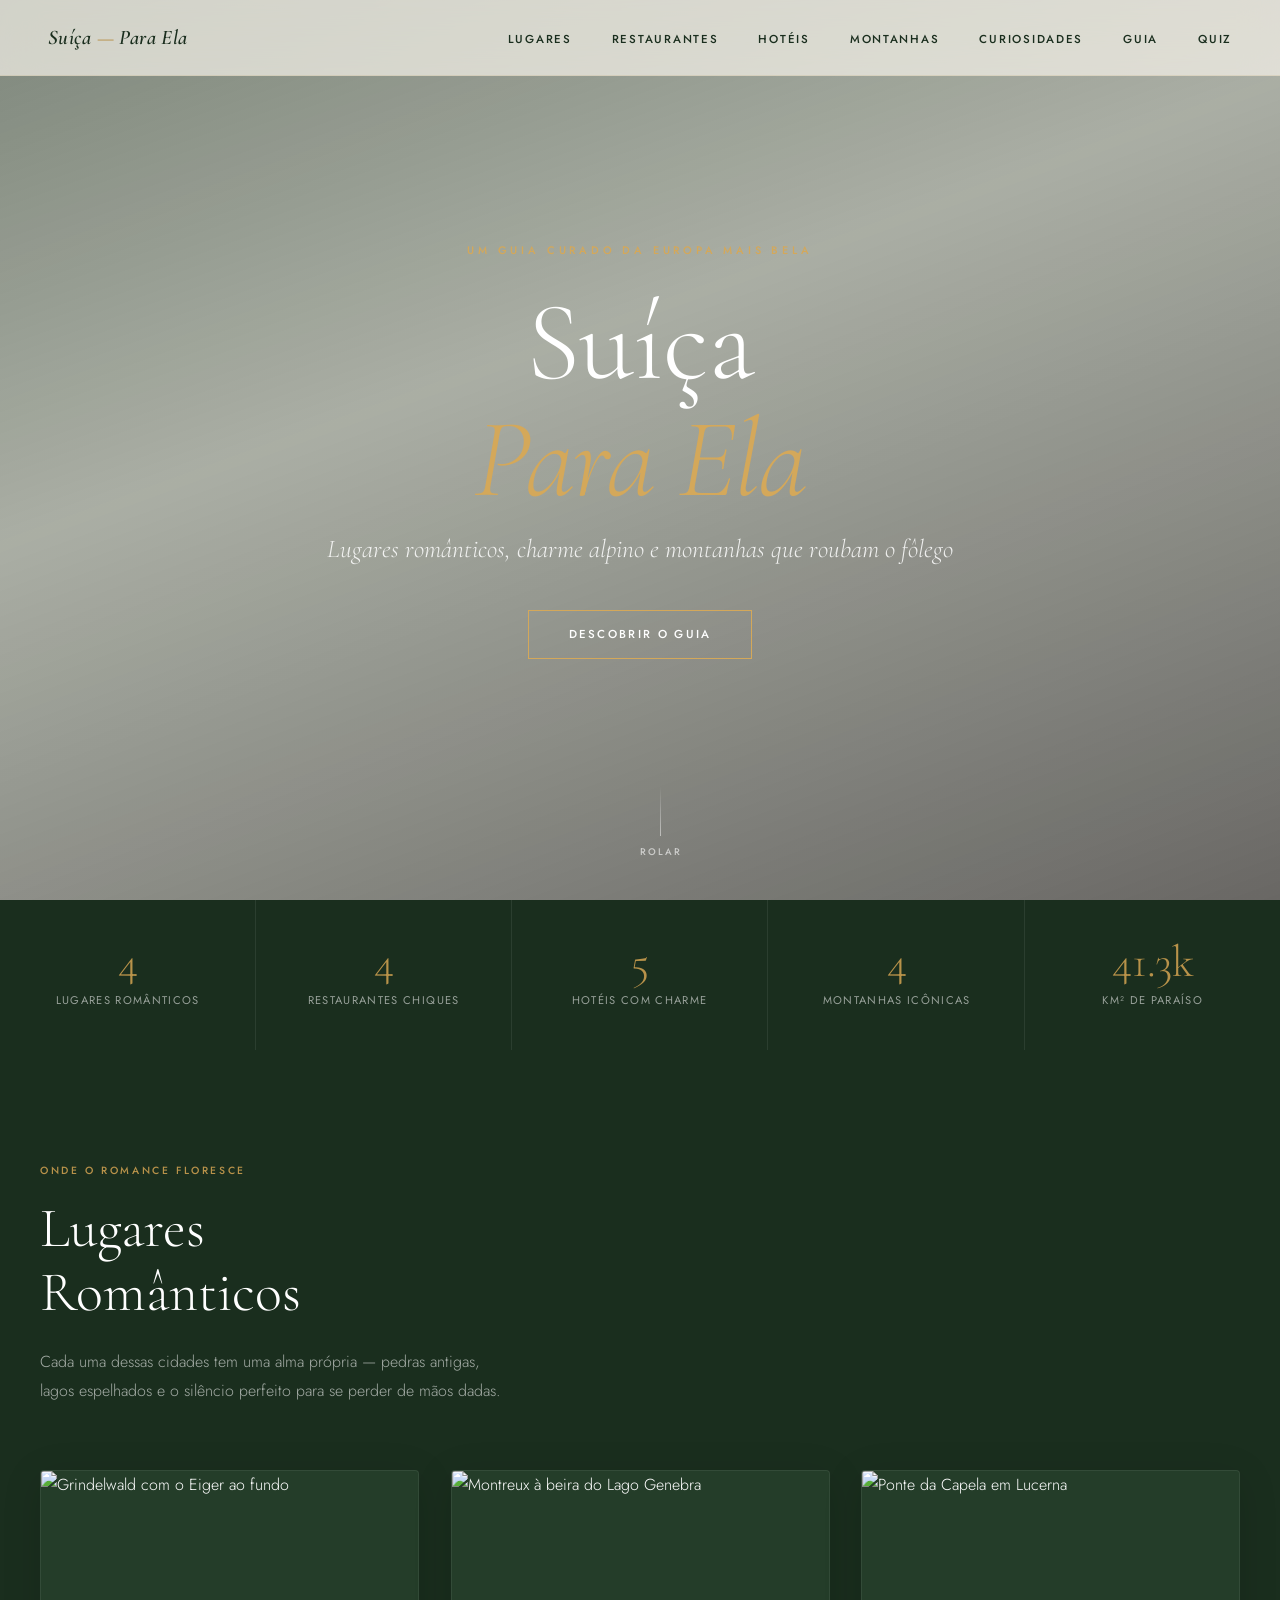
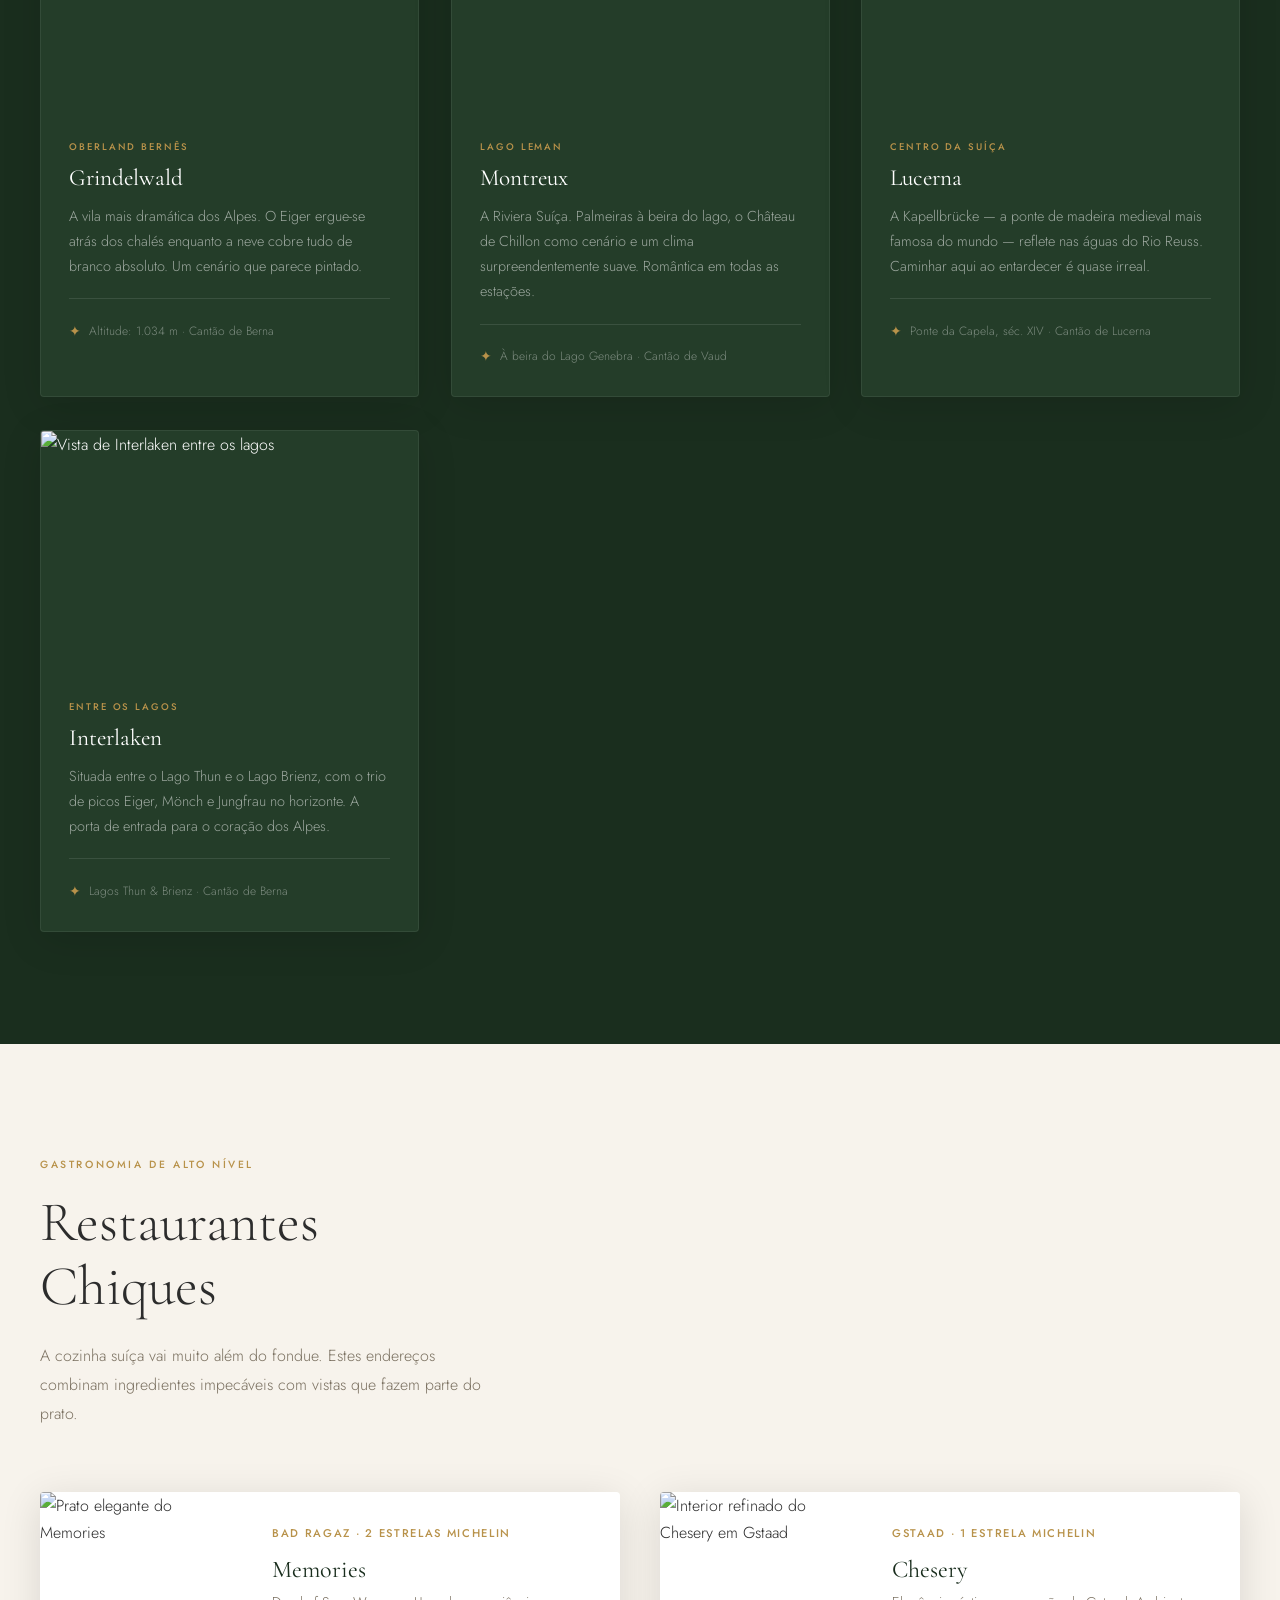
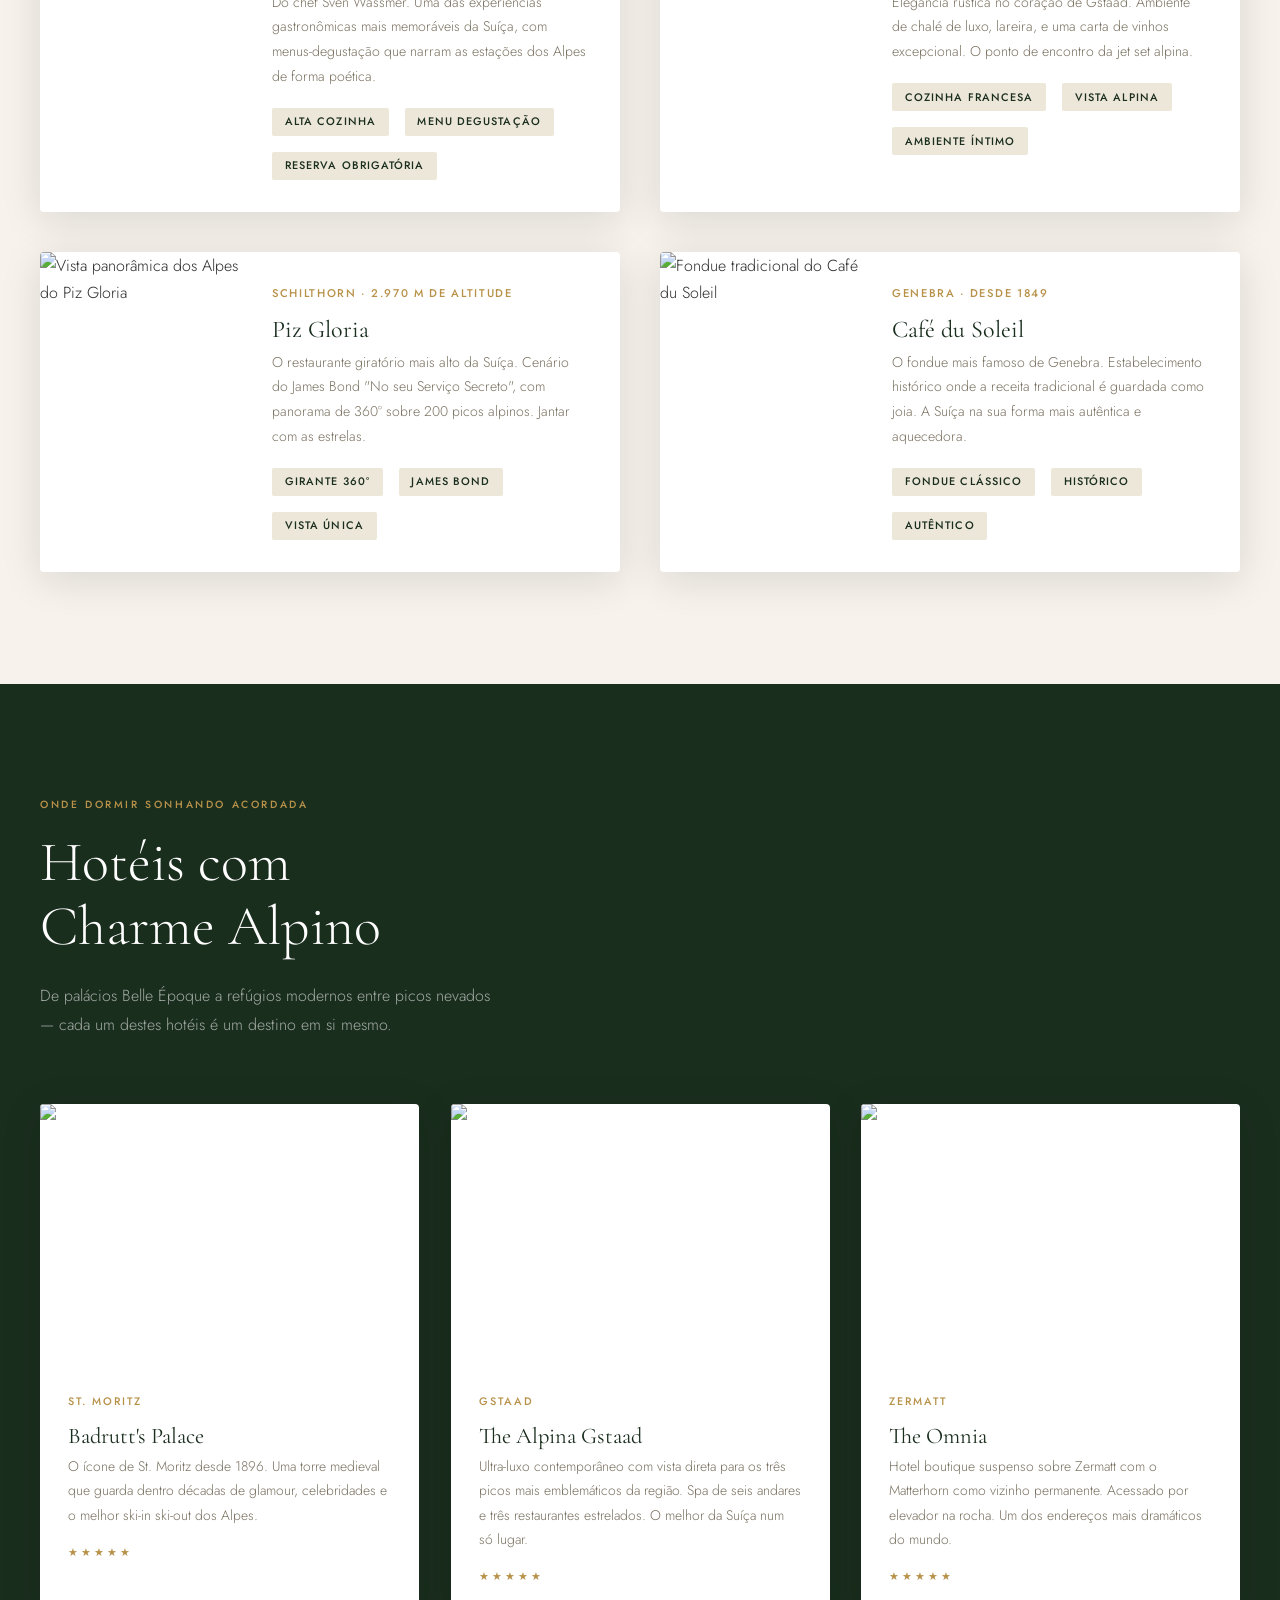
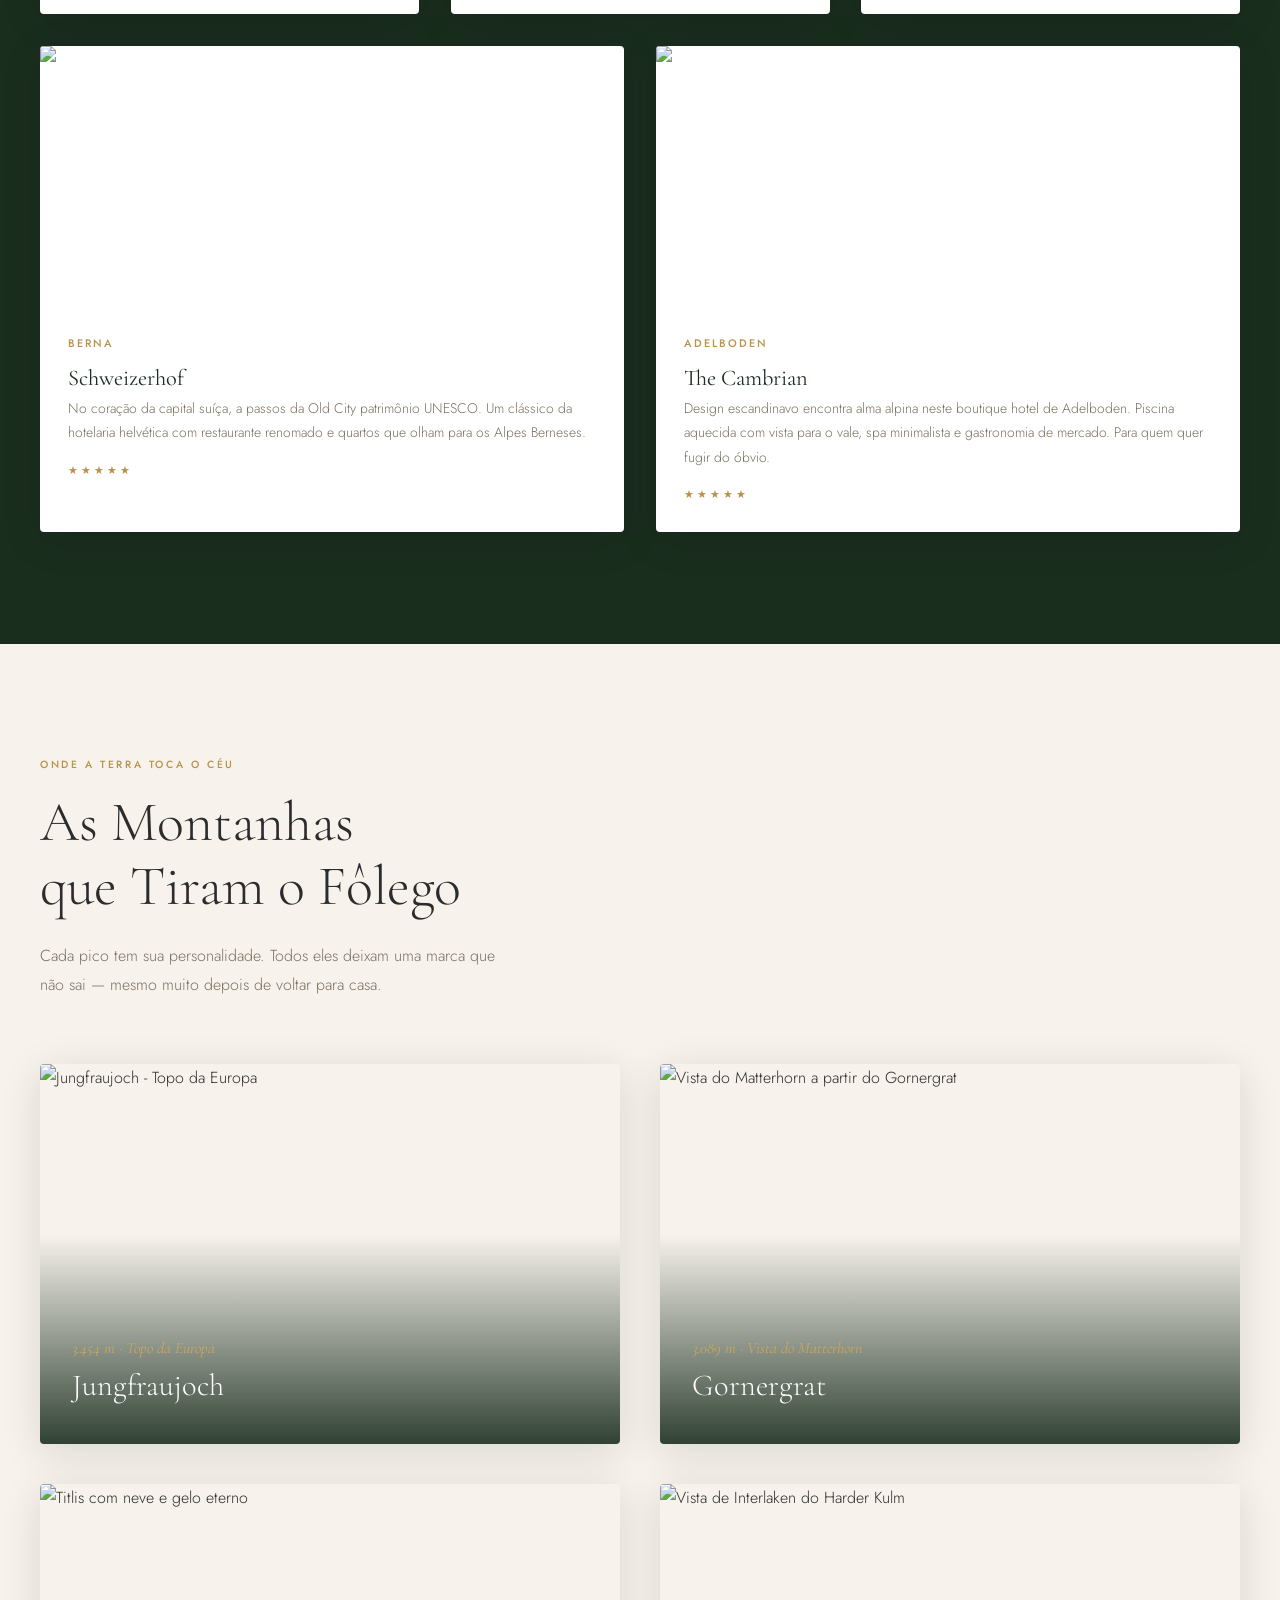
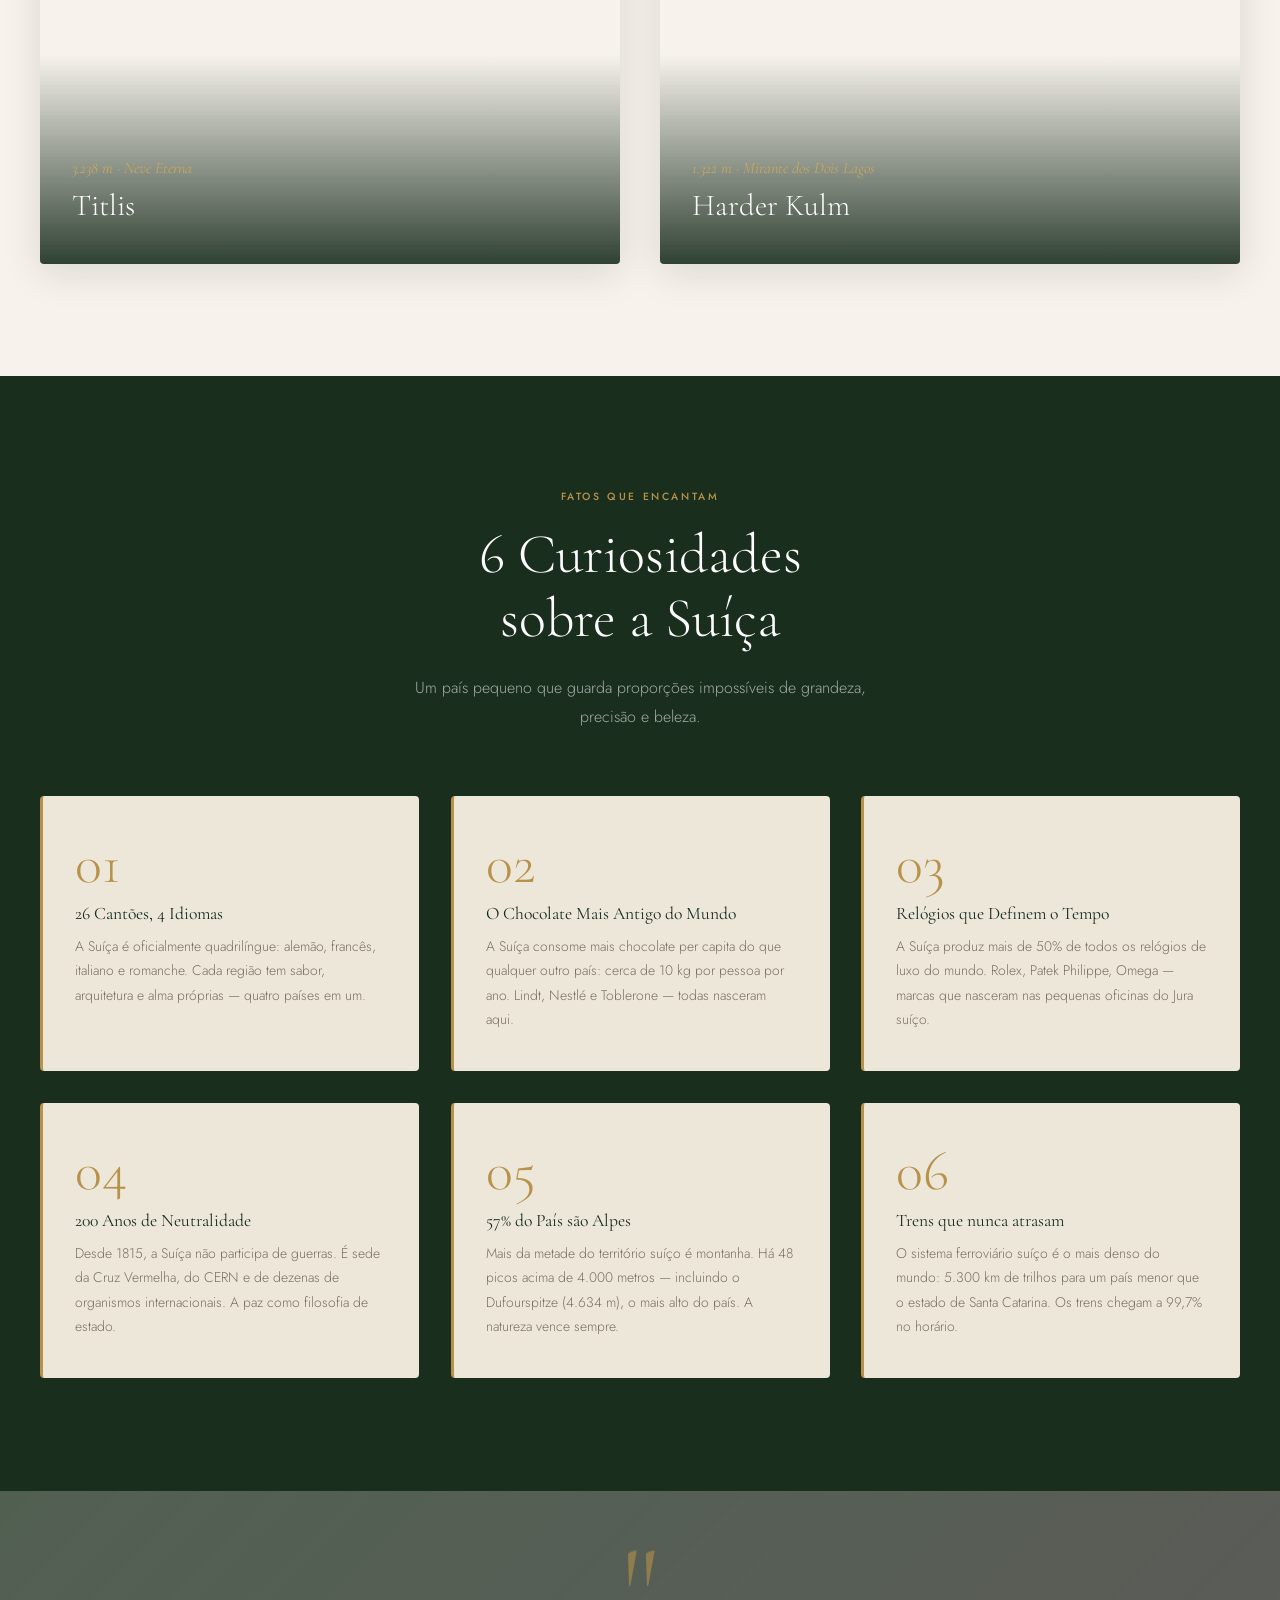
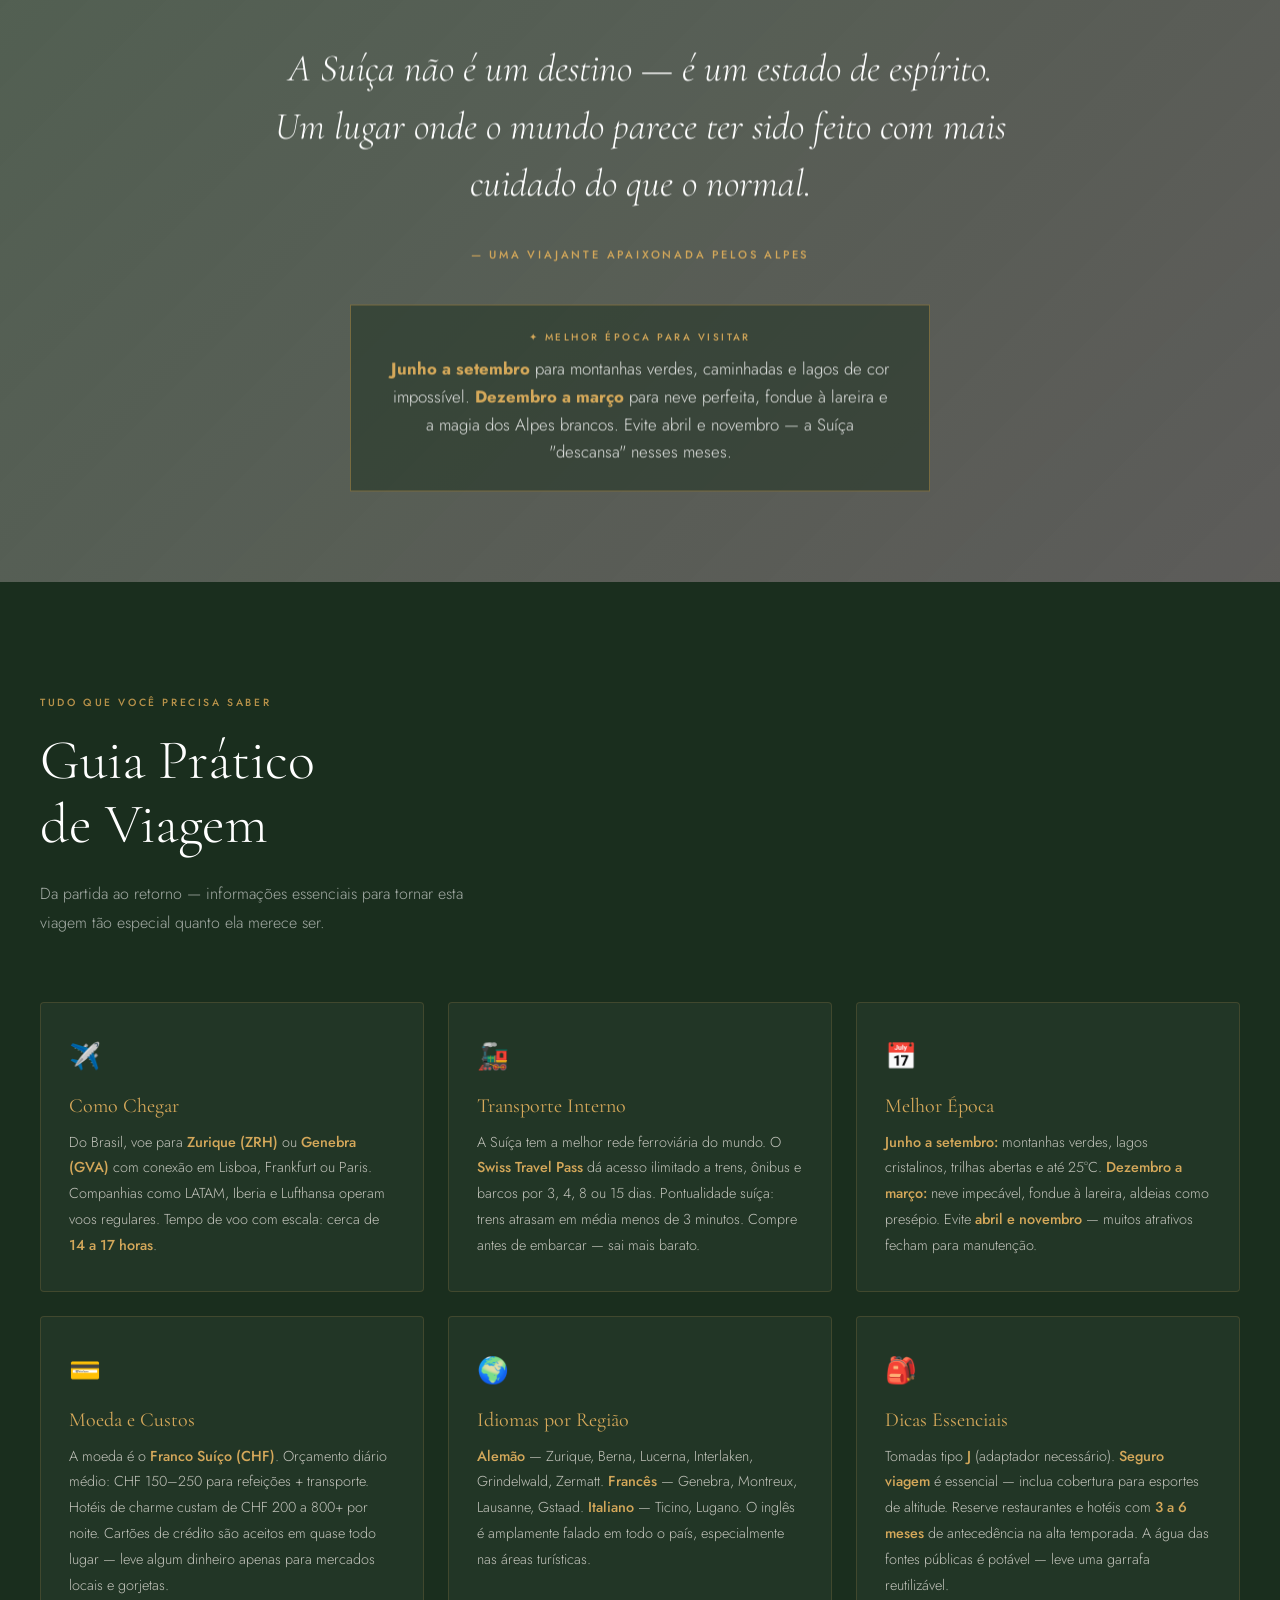
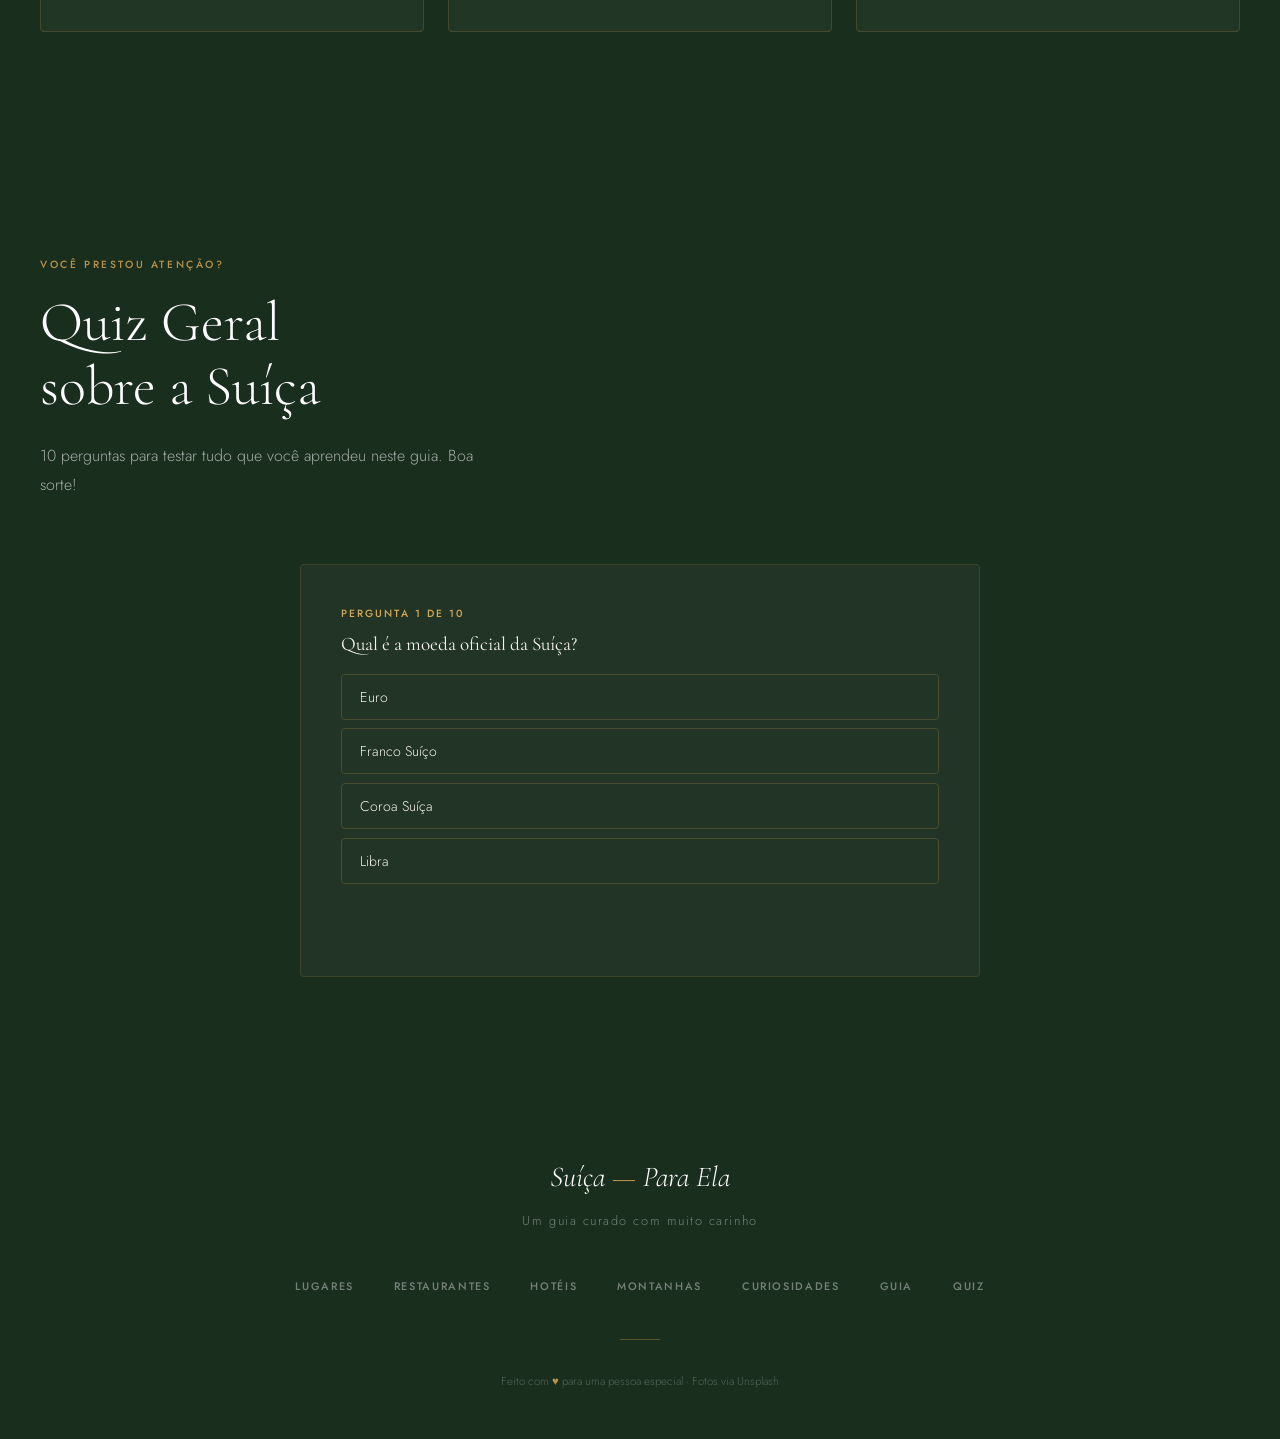
==== commit 46fcb596: "fix: refine mobile layout, redesign menu, add parallax & scroll animations - Mobile: tighter section" ====
--- a/index.html
+++ b/index.html
@@ -145,15 +145,54 @@
       flex-direction: column;
       gap: 5px;
       cursor: pointer;
-      padding: 4px;
+      padding: 8px;
+      background: none;
+      border: none;
+      position: relative;
+      width: 40px;
+      height: 40px;
+      align-items: center;
+      justify-content: center;
+      z-index: 101;
     }
 
     .nav-toggle span {
       display: block;
-      width: 24px;
+      width: 22px;
       height: 1.5px;
       background: var(--forest);
-      transition: var(--transition);
+      transform-origin: center;
+      transition: transform .35s cubic-bezier(.65,.05,.36,1),
+                  opacity .25s ease,
+                  background .3s ease;
+    }
+
+    .nav-toggle.active span {
+      background: var(--gold);
+    }
+
+    .nav-toggle.active span:nth-child(1) {
+      transform: translateY(6.5px) rotate(45deg);
+    }
+    .nav-toggle.active span:nth-child(2) {
+      opacity: 0;
+      transform: scaleX(0);
+    }
+    .nav-toggle.active span:nth-child(3) {
+      transform: translateY(-6.5px) rotate(-45deg);
+    }
+
+    /* Scroll progress bar */
+    .scroll-progress {
+      position: fixed;
+      top: 0;
+      left: 0;
+      width: 0%;
+      height: 2px;
+      background: linear-gradient(90deg, var(--gold), var(--gold2));
+      z-index: 200;
+      transition: width .08s linear;
+      box-shadow: 0 0 12px rgba(184,146,74,.4);
     }
 
     /* ─── Hero ──────────────────────────────────────────── */
@@ -172,7 +211,7 @@
       inset: -10%;
       background-image: url('https://picsum.photos/seed/swiss-alps-hero/1800/900');
       background-size: cover;
-      background-position: center;
+      background-position: center calc(50% + var(--scrollY, 0px));
       animation: kenburns 20s ease-in-out infinite alternate;
     }
 
@@ -770,10 +809,10 @@
 
     .quote-bg {
       position: absolute;
-      inset: -5%;
+      inset: -8%;
       background-image: url('https://picsum.photos/seed/swiss-valley-quote/1800/900');
       background-size: cover;
-      background-position: center top;
+      background-position: center calc(30% + var(--scrollY, 0px));
       animation: kenburns2 18s ease-in-out infinite alternate;
     }
 
@@ -915,7 +954,9 @@
     .fade-in {
       opacity: 0;
       transform: translateY(35px);
-      transition: opacity .7s ease, transform .7s ease;
+      transition: opacity .8s cubic-bezier(.22,.61,.36,1),
+                  transform .9s cubic-bezier(.22,.61,.36,1);
+      will-change: opacity, transform;
     }
 
     .fade-in.visible {
@@ -923,86 +964,344 @@
       transform: translateY(0);
     }
 
-    .fade-in-delay-1 { transition-delay: .1s; }
-    .fade-in-delay-2 { transition-delay: .2s; }
-    .fade-in-delay-3 { transition-delay: .3s; }
-    .fade-in-delay-4 { transition-delay: .4s; }
-    .fade-in-delay-5 { transition-delay: .5s; }
+    .fade-in-delay-1 { transition-delay: .08s; }
+    .fade-in-delay-2 { transition-delay: .16s; }
+    .fade-in-delay-3 { transition-delay: .24s; }
+    .fade-in-delay-4 { transition-delay: .32s; }
+    .fade-in-delay-5 { transition-delay: .40s; }
+
+    /* ─── Scroll reveal variants ─────────────────────────── */
+    .reveal-left,
+    .reveal-right,
+    .reveal-scale,
+    .reveal-clip {
+      opacity: 0;
+      transition: opacity .9s cubic-bezier(.22,.61,.36,1),
+                  transform 1s cubic-bezier(.22,.61,.36,1),
+                  clip-path 1.1s cubic-bezier(.65,.05,.36,1);
+      will-change: opacity, transform;
+    }
+    .reveal-left  { transform: translateX(-50px); }
+    .reveal-right { transform: translateX(50px); }
+    .reveal-scale { transform: scale(.92); }
+    .reveal-clip  {
+      clip-path: inset(0 100% 0 0);
+      opacity: 1;
+    }
+
+    .reveal-left.visible,
+    .reveal-right.visible,
+    .reveal-scale.visible {
+      opacity: 1;
+      transform: none;
+    }
+    .reveal-clip.visible {
+      clip-path: inset(0 0 0 0);
+    }
+
+    /* ─── Parallax images ────────────────────────────────── */
+    .parallax-img-wrap {
+      overflow: hidden;
+    }
+    .parallax-img {
+      will-change: transform;
+      transition: transform .15s linear;
+    }
+
+    /* ─── Hero parallax helper ───────────────────────────── */
+    .hero-bg,
+    .quote-bg {
+      will-change: transform;
+    }
+
+    /* ─── Animated section divider ───────────────────────── */
+    .section-divider {
+      width: 40px;
+      height: 1px;
+      background: var(--gold);
+      margin: 0 0 1.5rem;
+      transform: scaleX(0);
+      transform-origin: left;
+      transition: transform .9s cubic-bezier(.22,.61,.36,1) .15s;
+    }
+    .section-header.centered .section-divider { margin-left: auto; margin-right: auto; transform-origin: center; }
+    .section-header.visible .section-divider,
+    .section-header.fade-in.visible .section-divider {
+      transform: scaleX(1);
+    }
+
+    /* Reduced motion */
+    @media (prefers-reduced-motion: reduce) {
+      .hero-bg, .quote-bg { animation: none !important; }
+      .parallax-img { transform: none !important; }
+      .fade-in, .reveal-left, .reveal-right, .reveal-scale, .reveal-clip {
+        transition: opacity .3s ease !important;
+        transform: none !important;
+        clip-path: none !important;
+      }
+    }
 
     /* ─── Mobile Menu ───────────────────────────────────── */
     .mobile-menu {
-      display: none;
+      display: flex;
       position: fixed;
       inset: 0;
-      z-index: 99;
-      background: var(--forest);
+      z-index: 110;
+      background:
+        radial-gradient(ellipse at top right, rgba(184,146,74,.18), transparent 55%),
+        radial-gradient(ellipse at bottom left, rgba(36,61,41,.6), transparent 55%),
+        linear-gradient(160deg, var(--forest) 0%, #0e1812 100%);
       flex-direction: column;
       align-items: center;
       justify-content: center;
-      gap: 2rem;
-    }
-
-    .mobile-menu.open { display: flex; }
+      gap: 1.75rem;
+      padding: 5rem 1.5rem 2rem;
+      opacity: 0;
+      visibility: hidden;
+      pointer-events: none;
+      transform: scale(1.04);
+      transition: opacity .45s cubic-bezier(.25,.46,.45,.94),
+                  transform .55s cubic-bezier(.25,.46,.45,.94),
+                  visibility 0s linear .45s;
+    }
+
+    .mobile-menu.open {
+      opacity: 1;
+      visibility: visible;
+      pointer-events: auto;
+      transform: scale(1);
+      transition: opacity .45s cubic-bezier(.25,.46,.45,.94),
+                  transform .55s cubic-bezier(.25,.46,.45,.94),
+                  visibility 0s linear 0s;
+    }
+
+    .mobile-menu::before {
+      content: '';
+      position: absolute;
+      top: 50%;
+      left: 50%;
+      width: 1px;
+      height: 0;
+      background: linear-gradient(to bottom, transparent, rgba(184,146,74,.3), transparent);
+      transform: translate(-50%, -50%);
+      transition: height .7s cubic-bezier(.25,.46,.45,.94) .15s;
+    }
+
+    .mobile-menu.open::before { height: 70%; }
+
+    .mobile-menu-logo {
+      position: absolute;
+      top: 1.5rem;
+      left: 1.5rem;
+      font-family: 'Cormorant Garamond', serif;
+      font-size: 1.15rem;
+      font-style: italic;
+      color: var(--cream);
+      opacity: 0;
+      transform: translateY(-10px);
+      transition: opacity .5s ease .3s, transform .5s ease .3s;
+    }
+    .mobile-menu-logo span { color: var(--gold); }
+    .mobile-menu.open .mobile-menu-logo { opacity: 1; transform: translateY(0); }
 
     .mobile-menu a {
       font-family: 'Cormorant Garamond', serif;
-      font-size: 2rem;
+      font-size: clamp(1.7rem, 7vw, 2.4rem);
       font-weight: 300;
       color: var(--white);
-      letter-spacing: .05em;
-    }
-
-    .mobile-menu a:hover { color: var(--gold); }
+      letter-spacing: .03em;
+      position: relative;
+      opacity: 0;
+      transform: translateY(24px);
+      transition: opacity .5s cubic-bezier(.25,.46,.45,.94),
+                  transform .55s cubic-bezier(.25,.46,.45,.94),
+                  color .25s ease;
+      padding: .15rem 1rem;
+    }
+
+    .mobile-menu a::before {
+      content: '';
+      position: absolute;
+      left: 0;
+      top: 50%;
+      width: 0;
+      height: 1px;
+      background: var(--gold);
+      transform: translateY(-50%);
+      transition: width .35s cubic-bezier(.25,.46,.45,.94);
+    }
+
+    .mobile-menu a:hover,
+    .mobile-menu a:active { color: var(--gold2); }
+    .mobile-menu a:hover::before { width: .7rem; }
+
+    .mobile-menu.open a {
+      opacity: 1;
+      transform: translateY(0);
+    }
+    .mobile-menu.open a:nth-of-type(1) { transition-delay: .15s; }
+    .mobile-menu.open a:nth-of-type(2) { transition-delay: .21s; }
+    .mobile-menu.open a:nth-of-type(3) { transition-delay: .27s; }
+    .mobile-menu.open a:nth-of-type(4) { transition-delay: .33s; }
+    .mobile-menu.open a:nth-of-type(5) { transition-delay: .39s; }
+    .mobile-menu.open a:nth-of-type(6) { transition-delay: .45s; }
+    .mobile-menu.open a:nth-of-type(7) { transition-delay: .51s; }
 
     .mobile-close {
       position: absolute;
-      top: 1.5rem;
-      right: 2rem;
-      font-size: 1.8rem;
-      color: rgba(255,255,255,.6);
+      top: 1.1rem;
+      right: 1.25rem;
+      width: 40px;
+      height: 40px;
+      display: flex;
+      align-items: center;
+      justify-content: center;
+      font-size: 1.4rem;
+      color: rgba(255,255,255,.7);
       cursor: pointer;
-      background: none;
-      border: none;
+      background: rgba(255,255,255,.04);
+      border: 1px solid rgba(184,146,74,.25);
+      border-radius: 50%;
       line-height: 1;
+      transition: transform .3s ease, color .3s ease, border-color .3s ease;
+    }
+
+    .mobile-close:hover,
+    .mobile-close:active {
+      transform: rotate(90deg);
+      color: var(--gold);
+      border-color: var(--gold);
     }
 
     /* ─── Responsive ─────────────────────────────────────── */
     @media (max-width: 900px) {
       .nav-links { display: none; }
       .nav-toggle { display: flex; }
-      .nav { padding: 1.1rem 1.5rem; }
-      .nav.scrolled { padding: .85rem 1.5rem; }
-
-      .section { padding: 5rem 1.25rem; }
-      .section-title { font-size: 2rem; }
+      .nav { padding: 1rem 1.25rem; }
+      .nav.scrolled { padding: .75rem 1.25rem; }
+      .nav-logo { font-size: 1.15rem; }
+
+      .section { padding: 4.5rem 1.25rem; }
+      .section-title { font-size: clamp(1.75rem, 6vw, 2.4rem); }
+      .section-header { margin-bottom: 2.75rem; }
+      .section-subtitle { font-size: .92rem; }
+
+      .hero-content { padding: 0 1.5rem; }
 
       .feature-grid { grid-template-columns: 1fr; gap: 2rem; }
       .feature-grid.reverse { direction: ltr; }
-      .feature-img { height: 320px; }
-
-      .restaurant-list { grid-template-columns: 1fr; }
+      .feature-img { height: 300px; }
+
+      .restaurant-list { grid-template-columns: 1fr; gap: 1.5rem; }
       .restaurant-card { grid-template-columns: 1fr; }
-      .restaurant-img { min-height: 200px; }
-
-      .hotels-grid { grid-template-columns: 1fr 1fr; }
-      .hotels-grid-bottom { grid-template-columns: 1fr; }
-
-      .mountains-grid { grid-template-columns: 1fr; }
-
-      .facts-grid { grid-template-columns: 1fr 1fr; }
+      .restaurant-img { min-height: 200px; height: 200px; }
+      .restaurant-body { padding: 1.5rem 1.4rem; }
+
+      .hotels-grid { grid-template-columns: 1fr 1fr; gap: 1.4rem; }
+      .hotels-grid-bottom { grid-template-columns: 1fr; gap: 1.4rem; }
+      .hotel-body { padding: 1.4rem 1.3rem; }
+      .hotel-img { height: 210px; }
+
+      .mountains-grid { grid-template-columns: 1fr; gap: 1.4rem; }
+      .mountain-card { height: 320px; }
+      .mountain-content { padding: 1.5rem 1.4rem; }
+      .mountain-name { font-size: 1.6rem; }
+      .mountain-desc { max-height: 100px; opacity: 1; }
+
+      .facts-grid { grid-template-columns: 1fr 1fr; gap: 1.25rem; }
+      .fact-card { padding: 2rem 1.4rem; }
+      .fact-number { font-size: 2.8rem; }
+
+      .cards-grid { gap: 1.5rem; }
+      .card-body { padding: 1.4rem 1.3rem; }
+
+      .quote-content { padding: 4rem 1.25rem; }
+      .quote-tip-box { padding: 1.25rem 1.4rem; }
+      .quote-tip-text { font-size: .95rem; }
+
+      .general-quiz-wrap { padding: 1.75rem 1.4rem; }
+      .footer-links { gap: 1.25rem; flex-wrap: wrap; padding: 0 1rem; }
     }
 
     @media (max-width: 600px) {
+      .nav { padding: .85rem 1rem; }
+      .nav.scrolled { padding: .65rem 1rem; }
+      .nav-logo { font-size: 1.05rem; }
+
+      .section { padding: 3.75rem 1rem; }
+      .section-header { margin-bottom: 2.25rem; }
+      .section-label { font-size: .6rem; }
+
+      .hero { min-height: 560px; }
+      .hero-title { font-size: clamp(2.6rem, 13vw, 3.4rem); }
+      .hero-subtitle { font-size: 1rem; margin-bottom: 2rem; padding: 0 .5rem; }
+      .hero-eyebrow { font-size: .6rem; letter-spacing: .25em; }
+      .hero-cta { padding: .8rem 1.8rem; font-size: .68rem; }
+      .hero-scroll { bottom: 1.5rem; font-size: .55rem; }
+      .hero-scroll-line { height: 38px; }
+
       .intro-strip { flex-direction: column; }
-      .intro-item { border-right: none; border-bottom: 1px solid rgba(255,255,255,.08); }
-
-      .cards-grid { grid-template-columns: 1fr; }
-      .hotels-grid { grid-template-columns: 1fr; }
-      .hotels-grid-bottom { grid-template-columns: 1fr; }
-      .facts-grid { grid-template-columns: 1fr; }
-
-      .hero-title { font-size: 3rem; }
-      .quote-text { font-size: 1.4rem; }
+      .intro-item {
+        border-right: none;
+        border-bottom: 1px solid rgba(255,255,255,.08);
+        padding: 1.6rem 1rem;
+      }
+      .intro-item:last-child { border-bottom: none; }
+      .intro-item-number { font-size: 2.2rem; }
+
+      .cards-grid { grid-template-columns: 1fr; gap: 1.25rem; }
+      .card-img { height: 210px; }
+      .card-title { font-size: 1.3rem; }
+
+      .hotels-grid { grid-template-columns: 1fr; gap: 1.25rem; }
+      .hotels-grid-bottom { grid-template-columns: 1fr; gap: 1.25rem; margin-top: 1.25rem; }
+      .hotel-img { height: 220px; }
+      .facts-grid { grid-template-columns: 1fr; gap: 1rem; }
+
+      .restaurant-img { height: 180px; min-height: 180px; }
+      .restaurant-name { font-size: 1.3rem; }
+      .restaurant-meta { gap: .5rem; }
+      .restaurant-meta span { font-size: .62rem; padding: .25rem .65rem; }
+
+      .mountain-card { height: 280px; }
+      .mountain-name { font-size: 1.45rem; }
+      .mountain-altitude { font-size: .85rem; }
+      .mountain-desc { font-size: .8rem; }
+
+      .quote-section { min-height: 60vh; }
+      .quote-content { padding: 3.5rem 1rem; }
+      .quote-text { font-size: clamp(1.25rem, 5vw, 1.5rem); }
+      .quote-mark { font-size: 5rem; }
+      .quote-tip-box { padding: 1.1rem 1.2rem; }
+      .quote-tip-text { font-size: .88rem; line-height: 1.6; }
+      .quote-tip-label { font-size: .58rem; }
+
+      .footer { padding: 3rem 1rem 2.25rem; }
+      .footer-logo { font-size: 1.5rem; }
+      .footer-tagline { font-size: .72rem; margin-bottom: 1.75rem; }
+      .footer-links { gap: 1rem .9rem; margin-bottom: 1.75rem; }
+      .footer-links a { font-size: .62rem; }
+
+      .general-quiz-wrap { padding: 1.5rem 1.2rem; }
+      .quiz-q-text { font-size: 1.05rem; }
+      .quiz-opt { font-size: .82rem; padding: .65rem .9rem; }
+      .quiz-result-box { padding: 1.5rem 1rem; }
+      .quiz-score-text { font-size: 1.2rem; }
+
+      .detail-back {
+        top: .9rem;
+        left: .9rem;
+        padding: .5rem 1rem;
+        font-size: .68rem;
+      }
+    }
+
+    @media (max-width: 380px) {
+      .section { padding: 3.25rem .85rem; }
+      .hero-title { font-size: 2.4rem; }
+      .hero-cta { padding: .7rem 1.5rem; }
+      .nav-logo { font-size: .95rem; }
+      .mobile-menu a { font-size: 1.55rem; }
     }
 
     /* ─── Guia Prático ──────────────────────────────────── */
@@ -1359,6 +1658,9 @@
 </head>
 <body>
 
+  <!-- ═══ SCROLL PROGRESS ════════════════════════════════ -->
+  <div class="scroll-progress" id="scroll-progress" aria-hidden="true"></div>
+
   <!-- ═══ NAVIGATION ════════════════════════════════════ -->
   <nav class="nav" id="nav">
     <a href="#hero" class="nav-logo">Suíça <span>—</span> Para Ela</a>
@@ -1378,7 +1680,8 @@
 
   <!-- Mobile Menu -->
   <div class="mobile-menu" id="mobile-menu">
-    <button class="mobile-close" id="mobile-close">✕</button>
+    <span class="mobile-menu-logo">Suíça <span>—</span> Para Ela</span>
+    <button class="mobile-close" id="mobile-close" aria-label="Fechar menu">✕</button>
     <a href="#lugares" class="mobile-link">Lugares</a>
     <a href="#restaurantes" class="mobile-link">Restaurantes</a>
     <a href="#hoteis" class="mobile-link">Hotéis</a>
@@ -1406,23 +1709,23 @@
 
   <!-- ═══ INTRO STRIP ═══════════════════════════════════ -->
   <div class="intro-strip">
-    <div class="intro-item fade-in">
+    <div class="intro-item reveal-scale">
       <span class="intro-item-number">4</span>
       <span class="intro-item-label">Lugares românticos</span>
     </div>
-    <div class="intro-item fade-in fade-in-delay-1">
+    <div class="intro-item reveal-scale fade-in-delay-1">
       <span class="intro-item-number">4</span>
       <span class="intro-item-label">Restaurantes chiques</span>
     </div>
-    <div class="intro-item fade-in fade-in-delay-2">
+    <div class="intro-item reveal-scale fade-in-delay-2">
       <span class="intro-item-number">5</span>
       <span class="intro-item-label">Hotéis com charme</span>
     </div>
-    <div class="intro-item fade-in fade-in-delay-3">
+    <div class="intro-item reveal-scale fade-in-delay-3">
       <span class="intro-item-number">4</span>
       <span class="intro-item-label">Montanhas icônicas</span>
     </div>
-    <div class="intro-item fade-in fade-in-delay-4">
+    <div class="intro-item reveal-scale fade-in-delay-4">
       <span class="intro-item-number">41.3k</span>
       <span class="intro-item-label">km² de paraíso</span>
     </div>
@@ -1980,11 +2283,22 @@
   </div>
 
   <script>
-    /* ── Nav scroll ────────────────────────────────── */
+    const prefersReducedMotion = window.matchMedia('(prefers-reduced-motion: reduce)').matches;
+
+    /* ── Nav scroll + Scroll progress bar ──────────── */
     const nav = document.getElementById('nav');
-    window.addEventListener('scroll', () => {
-      nav.classList.toggle('scrolled', window.scrollY > 60);
-    }, { passive: true });
+    const progressBar = document.getElementById('scroll-progress');
+
+    function updateScrollUI() {
+      const y = window.scrollY;
+      nav.classList.toggle('scrolled', y > 60);
+      if (progressBar) {
+        const docH = document.documentElement.scrollHeight - window.innerHeight;
+        const pct  = docH > 0 ? Math.min(100, (y / docH) * 100) : 0;
+        progressBar.style.width = pct + '%';
+      }
+    }
+    updateScrollUI();
 
     /* ── Mobile menu ───────────────────────────────── */
     const toggle   = document.getElementById('nav-toggle');
@@ -1992,26 +2306,98 @@
     const closeBtn = document.getElementById('mobile-close');
     const mobileLinks = document.querySelectorAll('.mobile-link');
 
-    const openMenu  = () => { menu.classList.add('open');  document.body.style.overflow = 'hidden'; };
-    const closeMenu = () => { menu.classList.remove('open'); document.body.style.overflow = ''; };
-
-    toggle.addEventListener('click', openMenu);
+    const openMenu  = () => {
+      menu.classList.add('open');
+      toggle.classList.add('active');
+      toggle.setAttribute('aria-expanded', 'true');
+      document.body.style.overflow = 'hidden';
+    };
+    const closeMenu = () => {
+      menu.classList.remove('open');
+      toggle.classList.remove('active');
+      toggle.setAttribute('aria-expanded', 'false');
+      document.body.style.overflow = '';
+    };
+
+    toggle.addEventListener('click', () => {
+      menu.classList.contains('open') ? closeMenu() : openMenu();
+    });
     closeBtn.addEventListener('click', closeMenu);
     mobileLinks.forEach(l => l.addEventListener('click', closeMenu));
-
-    /* ── IntersectionObserver fade-in ──────────────── */
-    const fadeEls = document.querySelectorAll('.fade-in');
-
-    const observer = new IntersectionObserver((entries) => {
+    document.addEventListener('keydown', e => {
+      if (e.key === 'Escape' && menu.classList.contains('open')) closeMenu();
+    });
+
+    /* ── IntersectionObserver — fade-in & reveals ──── */
+    const revealEls = document.querySelectorAll(
+      '.fade-in, .reveal-left, .reveal-right, .reveal-scale, .reveal-clip'
+    );
+
+    const revealObserver = new IntersectionObserver((entries) => {
       entries.forEach(entry => {
         if (entry.isIntersecting) {
           entry.target.classList.add('visible');
-          observer.unobserve(entry.target);
+          revealObserver.unobserve(entry.target);
         }
       });
     }, { threshold: 0.12, rootMargin: '0px 0px -40px 0px' });
 
-    fadeEls.forEach(el => observer.observe(el));
+    revealEls.forEach(el => revealObserver.observe(el));
+
+    /* ── Parallax (scroll-driven, rAF batched) ─────── */
+    const heroSection = document.querySelector('.hero');
+    const heroContent = document.querySelector('.hero-content');
+    const heroScroll  = document.querySelector('.hero-scroll');
+    const heroOverlay = document.querySelector('.hero-overlay');
+    const heroBg      = document.querySelector('.hero-bg');
+    const quoteContent = document.querySelector('.quote-content');
+    const quoteBg      = document.querySelector('.quote-bg');
+
+    let ticking = false;
+    function runParallax() {
+      const vh = window.innerHeight;
+      const y  = window.scrollY;
+
+      // Hero: content fades + lifts; bg drifts down (extends kenburns subtly)
+      if (heroSection && heroContent) {
+        const hRect = heroSection.getBoundingClientRect();
+        if (hRect.bottom > 0 && hRect.top < vh) {
+          const p = Math.max(0, Math.min(1, -hRect.top / heroSection.offsetHeight));
+          heroContent.style.transform = `translate3d(0, ${(p * 80).toFixed(1)}px, 0)`;
+          heroContent.style.opacity = (1 - p * 1.1).toFixed(3);
+          if (heroScroll) heroScroll.style.opacity = (1 - p * 2).toFixed(3);
+          if (heroOverlay) heroOverlay.style.opacity = (1 + p * 0.18).toFixed(3);
+          if (heroBg) heroBg.style.setProperty('--scrollY', (p * 60).toFixed(1) + 'px');
+        }
+      }
+
+      // Quote section parallax
+      if (quoteContent && quoteBg) {
+        const qSection = quoteContent.parentElement;
+        const qRect = qSection.getBoundingClientRect();
+        if (qRect.bottom > 0 && qRect.top < vh) {
+          const center = qRect.top + qRect.height / 2;
+          const p = (center - vh / 2) / vh; // -1..+1 ish
+          quoteContent.style.transform = `translate3d(0, ${(p * 30).toFixed(1)}px, 0)`;
+          quoteBg.style.setProperty('--scrollY', (p * -40).toFixed(1) + 'px');
+        }
+      }
+
+      ticking = false;
+    }
+
+    function onScroll() {
+      updateScrollUI();
+      if (prefersReducedMotion) return;
+      if (!ticking) {
+        ticking = true;
+        requestAnimationFrame(runParallax);
+      }
+    }
+
+    window.addEventListener('scroll', onScroll, { passive: true });
+    window.addEventListener('resize', onScroll, { passive: true });
+    if (!prefersReducedMotion) requestAnimationFrame(runParallax);
 
     /* ── Smooth scroll for anchors ─────────────────── */
     document.querySelectorAll('a[href^="#"]').forEach(a => {
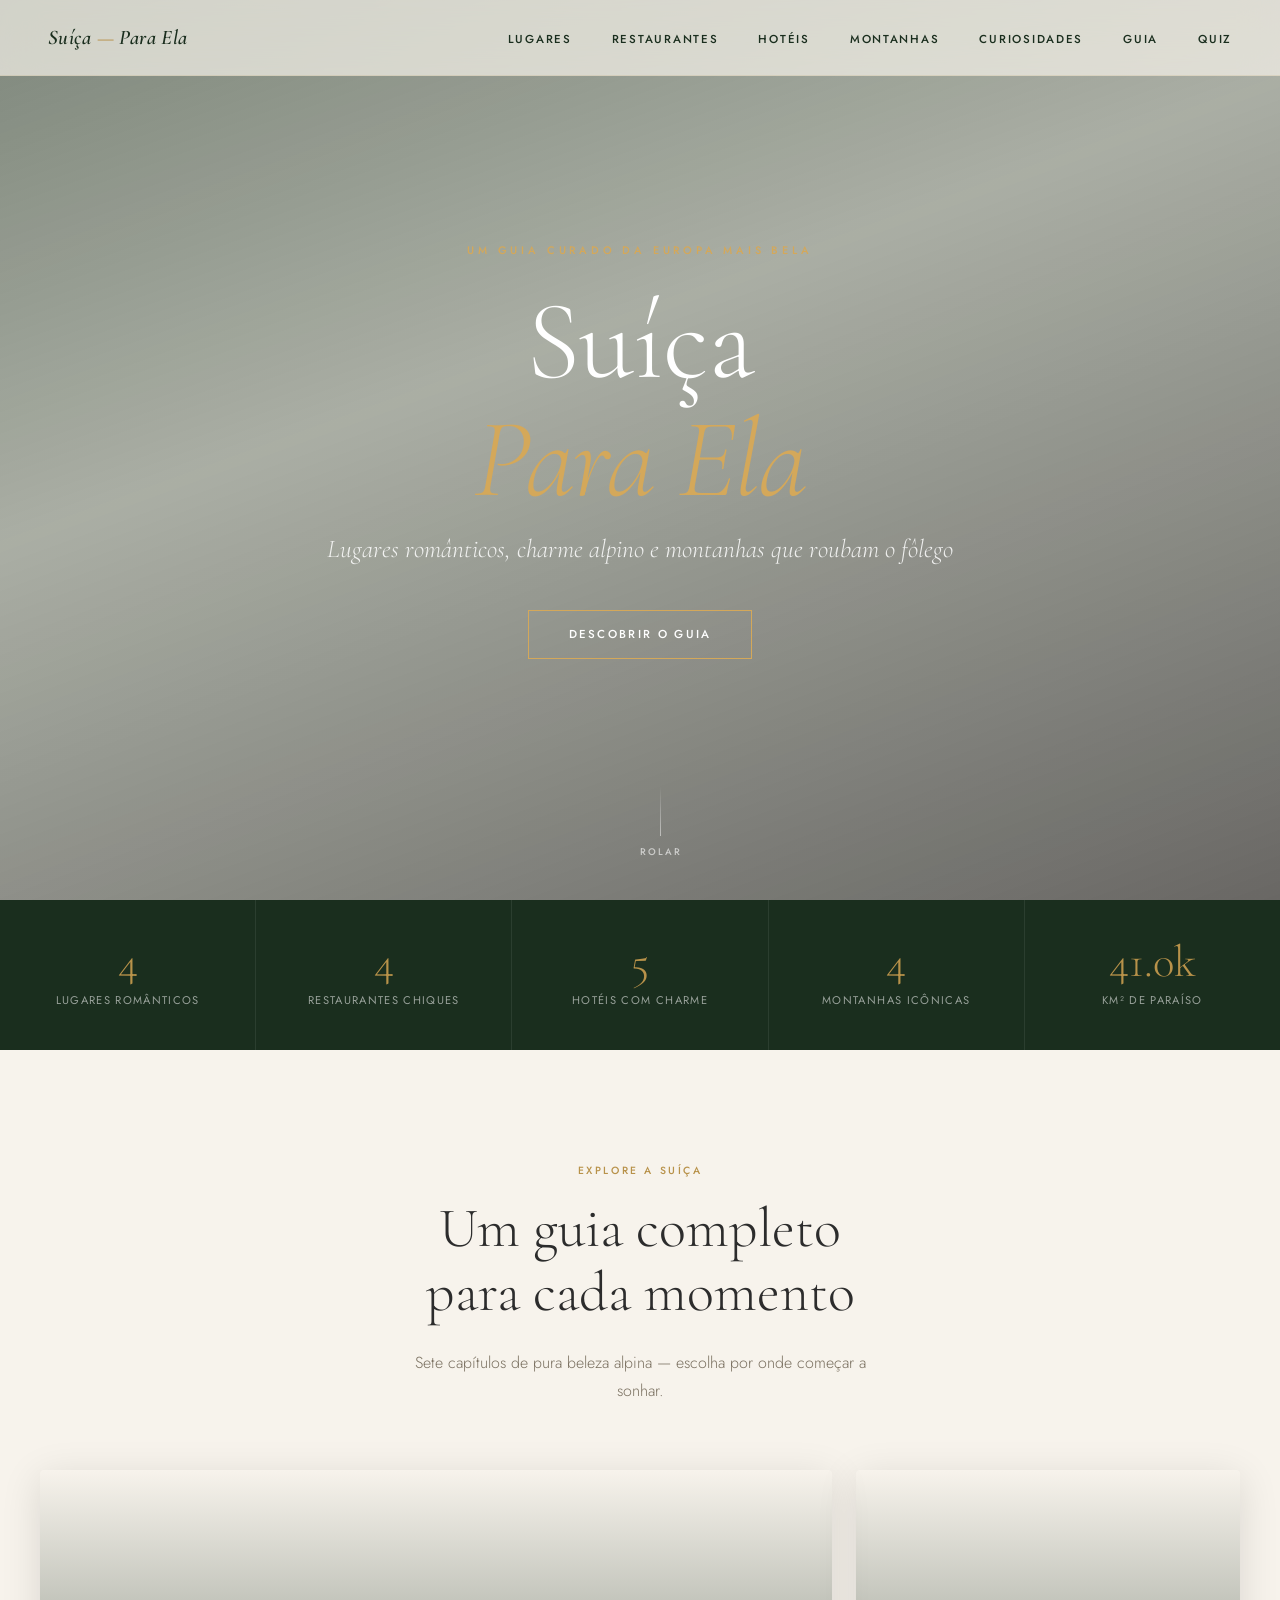
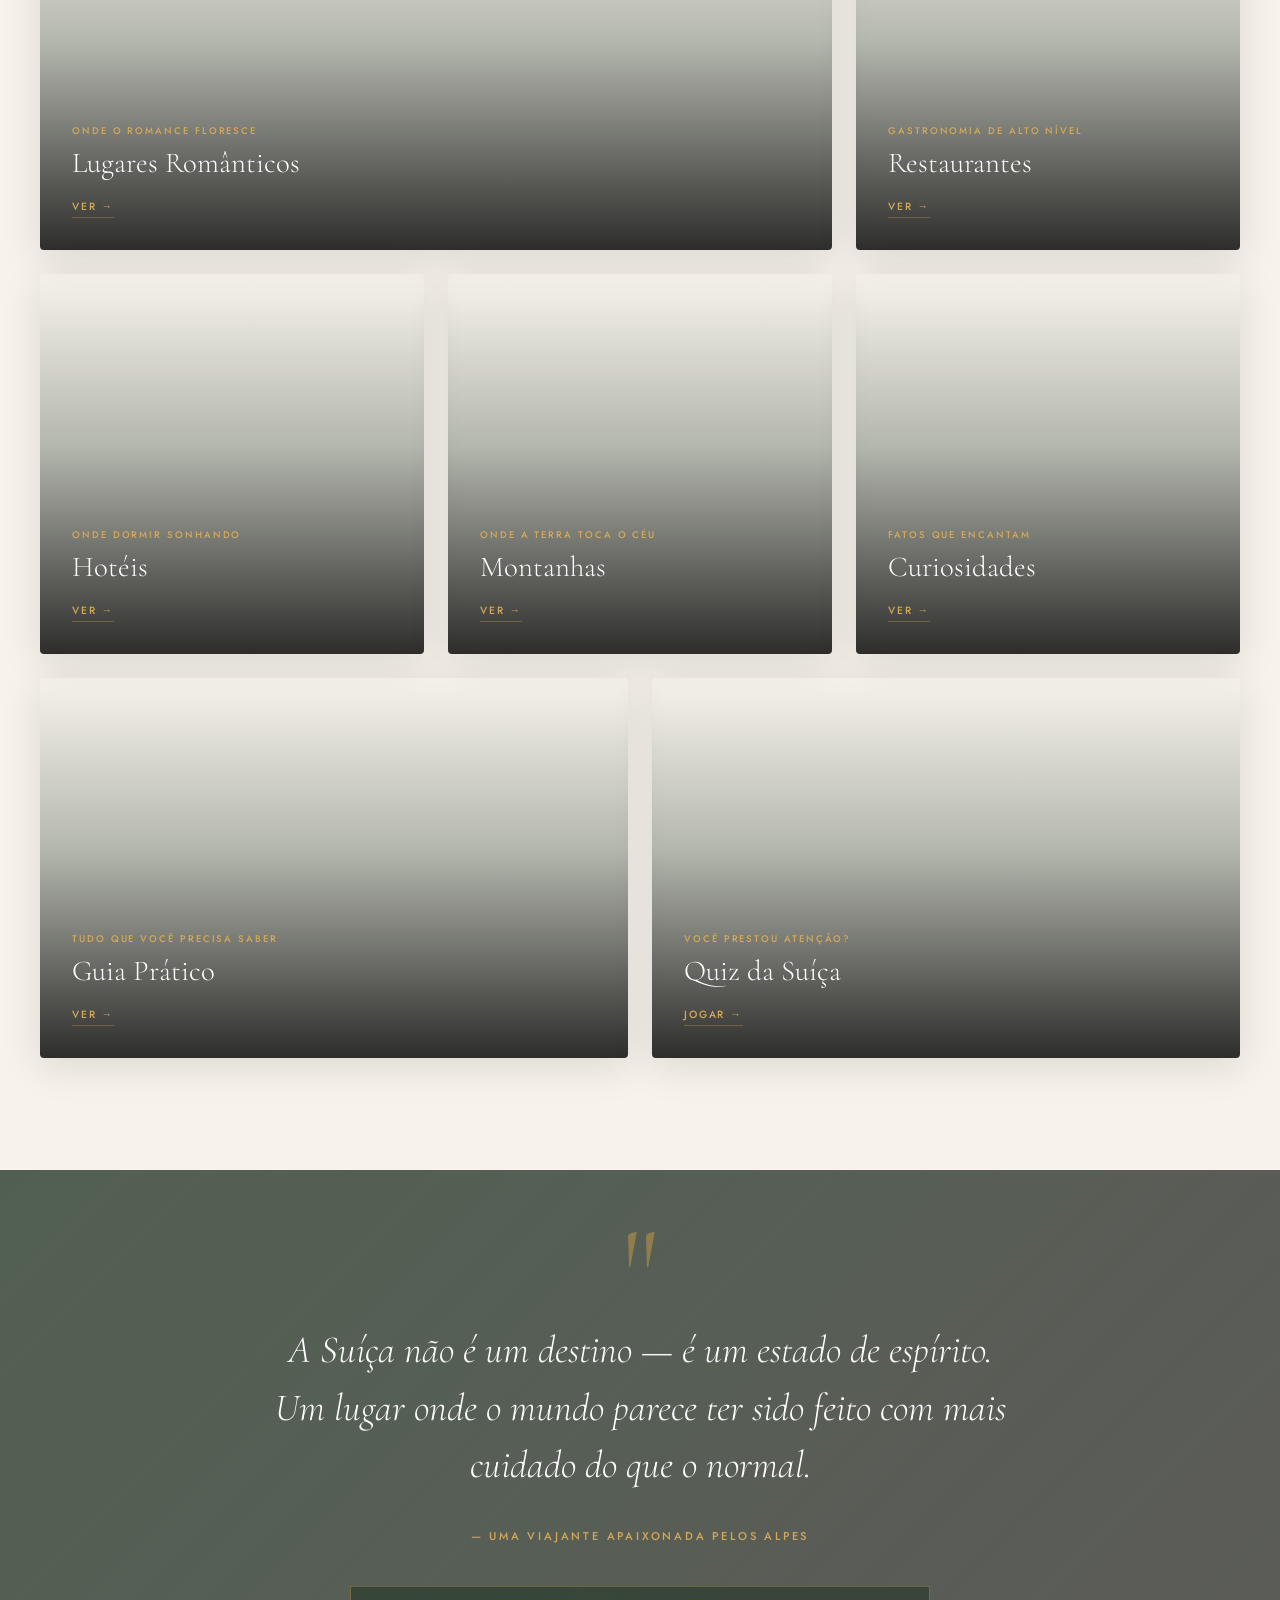
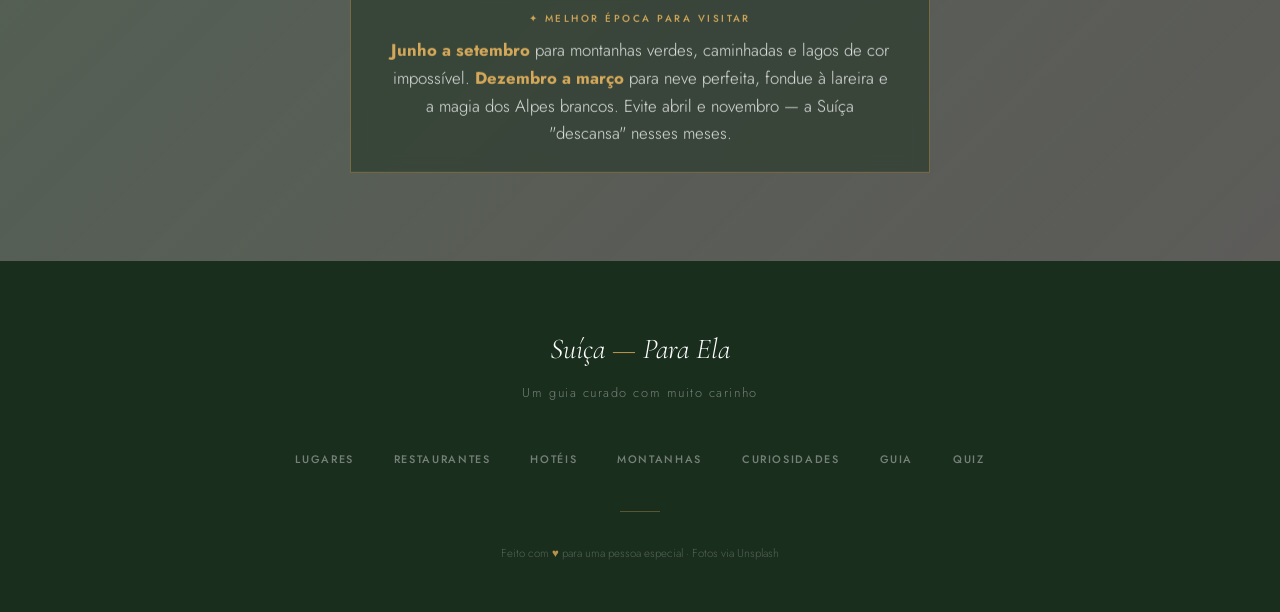
==== commit 5430c94c: "Dividir em páginas e adicionar parallax + scroll animations na home - Extrai todo o CSS para style.c" ====
--- a/index.html
+++ b/index.html
@@ -7,1654 +7,7 @@
   <link rel="preconnect" href="https://fonts.googleapis.com" />
   <link rel="preconnect" href="https://fonts.gstatic.com" crossorigin />
   <link href="https://fonts.googleapis.com/css2?family=Cormorant+Garamond:ital,wght@0,300;0,400;0,600;0,700;1,300;1,400;1,600&family=Jost:wght@300;400;500;600&display=swap" rel="stylesheet" />
-
-  <style>
-    /* ─── Reset & Base ─────────────────────────────────── */
-    *, *::before, *::after { box-sizing: border-box; margin: 0; padding: 0; }
-
-    :root {
-      --cream:   #f7f3ec;
-      --cream2:  #ede7da;
-      --forest:  #1a2e1e;
-      --forest2: #243d29;
-      --gold:    #b8924a;
-      --gold2:   #d4a85a;
-      --text:    #2c2c2c;
-      --muted:   #7a7060;
-      --white:   #ffffff;
-      --shadow:  0 8px 40px rgba(0,0,0,.12);
-      --shadow-hover: 0 20px 60px rgba(0,0,0,.22);
-      --radius:  4px;
-      --transition: .4s cubic-bezier(.25,.46,.45,.94);
-    }
-
-    html { scroll-behavior: smooth; }
-
-    body {
-      font-family: 'Jost', sans-serif;
-      font-weight: 300;
-      background: var(--cream);
-      color: var(--text);
-      overflow-x: hidden;
-      line-height: 1.7;
-    }
-
-    img { display: block; width: 100%; object-fit: cover; }
-
-    a { color: inherit; text-decoration: none; }
-
-    /* ─── Typography ────────────────────────────────────── */
-    h1, h2, h3, h4 {
-      font-family: 'Cormorant Garamond', serif;
-      font-weight: 400;
-      line-height: 1.15;
-    }
-
-    .section-label {
-      font-family: 'Jost', sans-serif;
-      font-size: .65rem;
-      font-weight: 500;
-      letter-spacing: .25em;
-      text-transform: uppercase;
-      color: var(--gold);
-      display: block;
-      margin-bottom: 1rem;
-    }
-
-    .section-title {
-      font-size: clamp(2rem, 5vw, 3.5rem);
-      font-weight: 300;
-      margin-bottom: 1.5rem;
-    }
-
-    .section-subtitle {
-      font-size: 1rem;
-      font-weight: 300;
-      color: var(--muted);
-      max-width: 52ch;
-      line-height: 1.8;
-    }
-
-    /* ─── Navigation ────────────────────────────────────── */
-    .nav {
-      position: fixed;
-      top: 0;
-      left: 0;
-      right: 0;
-      z-index: 100;
-      display: flex;
-      align-items: center;
-      justify-content: space-between;
-      padding: 1.25rem 3rem;
-      background: rgba(247, 243, 236, .7);
-      backdrop-filter: blur(18px) saturate(1.4);
-      -webkit-backdrop-filter: blur(18px) saturate(1.4);
-      border-bottom: 1px solid rgba(184,146,74,.15);
-      transition: padding var(--transition), background var(--transition);
-    }
-
-    .nav.scrolled {
-      padding: .9rem 3rem;
-      background: rgba(247, 243, 236, .92);
-    }
-
-    .nav-logo {
-      font-family: 'Cormorant Garamond', serif;
-      font-size: 1.3rem;
-      font-weight: 600;
-      font-style: italic;
-      color: var(--forest);
-      letter-spacing: .02em;
-    }
-
-    .nav-logo span { color: var(--gold); }
-
-    .nav-links {
-      display: flex;
-      gap: 2.5rem;
-      list-style: none;
-    }
-
-    .nav-links a {
-      font-size: .72rem;
-      font-weight: 500;
-      letter-spacing: .15em;
-      text-transform: uppercase;
-      color: var(--forest);
-      position: relative;
-      padding-bottom: 2px;
-      transition: color var(--transition);
-    }
-
-    .nav-links a::after {
-      content: '';
-      position: absolute;
-      bottom: 0;
-      left: 0;
-      width: 0;
-      height: 1px;
-      background: var(--gold);
-      transition: width var(--transition);
-    }
-
-    .nav-links a:hover { color: var(--gold); }
-    .nav-links a:hover::after { width: 100%; }
-
-    .nav-toggle {
-      display: none;
-      flex-direction: column;
-      gap: 5px;
-      cursor: pointer;
-      padding: 8px;
-      background: none;
-      border: none;
-      position: relative;
-      width: 40px;
-      height: 40px;
-      align-items: center;
-      justify-content: center;
-      z-index: 101;
-    }
-
-    .nav-toggle span {
-      display: block;
-      width: 22px;
-      height: 1.5px;
-      background: var(--forest);
-      transform-origin: center;
-      transition: transform .35s cubic-bezier(.65,.05,.36,1),
-                  opacity .25s ease,
-                  background .3s ease;
-    }
-
-    .nav-toggle.active span {
-      background: var(--gold);
-    }
-
-    .nav-toggle.active span:nth-child(1) {
-      transform: translateY(6.5px) rotate(45deg);
-    }
-    .nav-toggle.active span:nth-child(2) {
-      opacity: 0;
-      transform: scaleX(0);
-    }
-    .nav-toggle.active span:nth-child(3) {
-      transform: translateY(-6.5px) rotate(-45deg);
-    }
-
-    /* Scroll progress bar */
-    .scroll-progress {
-      position: fixed;
-      top: 0;
-      left: 0;
-      width: 0%;
-      height: 2px;
-      background: linear-gradient(90deg, var(--gold), var(--gold2));
-      z-index: 200;
-      transition: width .08s linear;
-      box-shadow: 0 0 12px rgba(184,146,74,.4);
-    }
-
-    /* ─── Hero ──────────────────────────────────────────── */
-    .hero {
-      position: relative;
-      height: 100vh;
-      min-height: 600px;
-      display: flex;
-      align-items: center;
-      justify-content: center;
-      overflow: hidden;
-    }
-
-    .hero-bg {
-      position: absolute;
-      inset: -10%;
-      background-image: url('https://picsum.photos/seed/swiss-alps-hero/1800/900');
-      background-size: cover;
-      background-position: center calc(50% + var(--scrollY, 0px));
-      animation: kenburns 20s ease-in-out infinite alternate;
-    }
-
-    @keyframes kenburns {
-      from { transform: scale(1)   translate(0, 0); }
-      to   { transform: scale(1.08) translate(-2%, -1%); }
-    }
-
-    .hero-overlay {
-      position: absolute;
-      inset: 0;
-      background: linear-gradient(
-        160deg,
-        rgba(26, 46, 30, .55) 0%,
-        rgba(26, 46, 30, .35) 40%,
-        rgba(10, 10, 10, .6)  100%
-      );
-    }
-
-    .hero-content {
-      position: relative;
-      text-align: center;
-      color: var(--white);
-      padding: 0 2rem;
-      max-width: 860px;
-    }
-
-    .hero-eyebrow {
-      font-family: 'Jost', sans-serif;
-      font-size: .68rem;
-      font-weight: 500;
-      letter-spacing: .35em;
-      text-transform: uppercase;
-      color: var(--gold2);
-      display: block;
-      margin-bottom: 1.5rem;
-      opacity: 0;
-      transform: translateY(20px);
-      animation: fadeUp .9s .3s forwards;
-    }
-
-    .hero-title {
-      font-size: clamp(3rem, 9vw, 7rem);
-      font-weight: 300;
-      letter-spacing: -.01em;
-      line-height: 1.05;
-      margin-bottom: .5rem;
-      opacity: 0;
-      transform: translateY(30px);
-      animation: fadeUp 1s .5s forwards;
-    }
-
-    .hero-title em {
-      font-style: italic;
-      color: var(--gold2);
-    }
-
-    .hero-subtitle {
-      font-family: 'Cormorant Garamond', serif;
-      font-size: clamp(1.1rem, 2.5vw, 1.6rem);
-      font-weight: 300;
-      font-style: italic;
-      opacity: 0;
-      transform: translateY(20px);
-      animation: fadeUp 1s .7s forwards;
-      margin-bottom: 2.5rem;
-      color: rgba(255,255,255,.85);
-    }
-
-    .hero-cta {
-      display: inline-block;
-      padding: .85rem 2.5rem;
-      border: 1px solid var(--gold2);
-      color: var(--white);
-      font-family: 'Jost', sans-serif;
-      font-size: .72rem;
-      font-weight: 500;
-      letter-spacing: .2em;
-      text-transform: uppercase;
-      transition: background var(--transition), color var(--transition);
-      opacity: 0;
-      animation: fadeUp 1s .9s forwards;
-    }
-
-    .hero-cta:hover {
-      background: var(--gold);
-      border-color: var(--gold);
-    }
-
-    .hero-scroll {
-      position: absolute;
-      bottom: 2.5rem;
-      left: 50%;
-      transform: translateX(-50%);
-      display: flex;
-      flex-direction: column;
-      align-items: center;
-      gap: .5rem;
-      color: rgba(255,255,255,.6);
-      font-size: .6rem;
-      font-weight: 500;
-      letter-spacing: .2em;
-      text-transform: uppercase;
-      animation: fadeUp 1s 1.2s both;
-    }
-
-    .hero-scroll-line {
-      width: 1px;
-      height: 50px;
-      background: linear-gradient(to bottom, transparent, rgba(255,255,255,.5));
-      animation: scrollPulse 2s ease-in-out infinite;
-    }
-
-    @keyframes scrollPulse {
-      0%, 100% { opacity: .4; transform: scaleY(1); }
-      50%       { opacity: 1;  transform: scaleY(1.1); }
-    }
-
-    @keyframes fadeUp {
-      to { opacity: 1; transform: translateY(0); }
-    }
-
-    /* ─── Intro Strip ───────────────────────────────────── */
-    .intro-strip {
-      background: var(--forest);
-      color: var(--white);
-      display: flex;
-      justify-content: center;
-      gap: 0;
-      overflow: hidden;
-    }
-
-    .intro-item {
-      flex: 1;
-      padding: 2.5rem 2rem;
-      text-align: center;
-      border-right: 1px solid rgba(255,255,255,.08);
-      position: relative;
-    }
-
-    .intro-item:last-child { border-right: none; }
-
-    .intro-item-number {
-      font-family: 'Cormorant Garamond', serif;
-      font-size: 2.8rem;
-      font-weight: 300;
-      color: var(--gold);
-      display: block;
-      line-height: 1;
-    }
-
-    .intro-item-label {
-      font-size: .7rem;
-      font-weight: 400;
-      letter-spacing: .12em;
-      text-transform: uppercase;
-      color: rgba(255,255,255,.55);
-      margin-top: .4rem;
-      display: block;
-    }
-
-    /* ─── Section Wrapper ───────────────────────────────── */
-    .section {
-      padding: 7rem 2rem;
-    }
-
-    .section-inner {
-      max-width: 1200px;
-      margin: 0 auto;
-    }
-
-    .section-header {
-      margin-bottom: 4rem;
-    }
-
-    .section-header.centered { text-align: center; }
-    .section-header.centered .section-subtitle { margin: 0 auto; }
-
-    /* ─── Cards Grid ────────────────────────────────────── */
-    .cards-grid {
-      display: grid;
-      grid-template-columns: repeat(auto-fill, minmax(280px, 1fr));
-      gap: 2rem;
-    }
-
-    .card {
-      background: var(--white);
-      border-radius: var(--radius);
-      overflow: hidden;
-      box-shadow: var(--shadow);
-      transition: transform var(--transition), box-shadow var(--transition);
-    }
-
-    .card:hover {
-      transform: translateY(-8px);
-      box-shadow: var(--shadow-hover);
-    }
-
-    .card-img {
-      height: 240px;
-      overflow: hidden;
-    }
-
-    .card-img img {
-      height: 100%;
-      transition: transform .7s ease;
-    }
-
-    .card:hover .card-img img {
-      transform: scale(1.07);
-    }
-
-    .card-body {
-      padding: 1.75rem;
-    }
-
-    .card-tag {
-      font-size: .6rem;
-      font-weight: 500;
-      letter-spacing: .2em;
-      text-transform: uppercase;
-      color: var(--gold);
-      display: block;
-      margin-bottom: .6rem;
-    }
-
-    .card-title {
-      font-size: 1.45rem;
-      font-weight: 400;
-      margin-bottom: .75rem;
-      color: var(--forest);
-    }
-
-    .card-text {
-      font-size: .9rem;
-      color: var(--muted);
-      line-height: 1.75;
-    }
-
-    .card-detail {
-      display: flex;
-      align-items: center;
-      gap: .5rem;
-      margin-top: 1.2rem;
-      padding-top: 1.2rem;
-      border-top: 1px solid var(--cream2);
-      font-size: .75rem;
-      color: var(--muted);
-    }
-
-    .card-detail-icon { color: var(--gold); font-size: .9rem; }
-
-    /* ─── Lugares Românticos (dark section) ─────────────── */
-    .section--dark {
-      background: var(--forest);
-      color: var(--white);
-    }
-
-    .section--dark .section-title { color: var(--white); }
-    .section--dark .section-subtitle { color: rgba(255,255,255,.6); }
-    .section--dark .card {
-      background: var(--forest2);
-      color: var(--white);
-      border: 1px solid rgba(255,255,255,.07);
-    }
-    .section--dark .card-title { color: var(--white); }
-    .section--dark .card-text  { color: rgba(255,255,255,.55); }
-    .section--dark .card-detail { border-color: rgba(255,255,255,.1); color: rgba(255,255,255,.4); }
-
-    /* ─── Feature Layout (2 col) ────────────────────────── */
-    .feature-grid {
-      display: grid;
-      grid-template-columns: 1fr 1fr;
-      gap: 3rem;
-      align-items: center;
-    }
-
-    .feature-grid.reverse { direction: rtl; }
-    .feature-grid.reverse > * { direction: ltr; }
-
-    .feature-img {
-      border-radius: var(--radius);
-      overflow: hidden;
-      height: 480px;
-      box-shadow: var(--shadow);
-    }
-
-    .feature-img img { height: 100%; }
-
-    .feature-content { padding: 1rem 0; }
-
-    .feature-content .section-title {
-      font-size: clamp(1.8rem, 3.5vw, 2.8rem);
-      margin-top: .5rem;
-    }
-
-    .feature-stars {
-      display: flex;
-      gap: .25rem;
-      margin-top: 1.5rem;
-    }
-
-    .star { color: var(--gold); font-size: .85rem; }
-
-    .feature-badge {
-      display: inline-block;
-      margin-top: 1.5rem;
-      padding: .5rem 1.2rem;
-      border: 1px solid var(--gold);
-      color: var(--gold);
-      font-size: .65rem;
-      font-weight: 500;
-      letter-spacing: .18em;
-      text-transform: uppercase;
-      border-radius: 2px;
-    }
-
-    /* ─── Restaurantes ──────────────────────────────────── */
-    .restaurant-list {
-      display: grid;
-      grid-template-columns: 1fr 1fr;
-      gap: 2.5rem;
-    }
-
-    .restaurant-card {
-      display: grid;
-      grid-template-columns: 200px 1fr;
-      gap: 0;
-      background: var(--white);
-      border-radius: var(--radius);
-      overflow: hidden;
-      box-shadow: var(--shadow);
-      transition: transform var(--transition), box-shadow var(--transition);
-    }
-
-    .restaurant-card:hover {
-      transform: translateY(-6px);
-      box-shadow: var(--shadow-hover);
-    }
-
-    .restaurant-img {
-      height: 100%;
-      min-height: 220px;
-      overflow: hidden;
-    }
-
-    .restaurant-img img { height: 100%; }
-
-    .restaurant-card:hover .restaurant-img img {
-      transform: scale(1.07);
-      transition: transform .7s ease;
-    }
-
-    .restaurant-body {
-      padding: 2rem;
-    }
-
-    .restaurant-name {
-      font-size: 1.5rem;
-      font-weight: 400;
-      color: var(--forest);
-      margin-bottom: .4rem;
-    }
-
-    .restaurant-location {
-      font-size: .7rem;
-      font-weight: 500;
-      letter-spacing: .15em;
-      text-transform: uppercase;
-      color: var(--gold);
-      margin-bottom: .8rem;
-    }
-
-    .restaurant-desc {
-      font-size: .88rem;
-      color: var(--muted);
-      line-height: 1.75;
-    }
-
-    .restaurant-meta {
-      display: flex;
-      gap: 1rem;
-      margin-top: 1.2rem;
-      flex-wrap: wrap;
-    }
-
-    .restaurant-meta span {
-      font-size: .68rem;
-      font-weight: 500;
-      letter-spacing: .1em;
-      text-transform: uppercase;
-      padding: .3rem .8rem;
-      background: var(--cream2);
-      color: var(--forest);
-      border-radius: 2px;
-    }
-
-    /* ─── Hotéis ────────────────────────────────────────── */
-    .hotels-grid {
-      display: grid;
-      grid-template-columns: repeat(3, 1fr);
-      gap: 2rem;
-    }
-
-    .hotel-card {
-      background: var(--white);
-      border-radius: var(--radius);
-      overflow: hidden;
-      box-shadow: var(--shadow);
-      transition: transform var(--transition), box-shadow var(--transition);
-    }
-
-    .hotel-card:hover {
-      transform: translateY(-8px);
-      box-shadow: var(--shadow-hover);
-    }
-
-    .hotel-card:nth-child(4),
-    .hotel-card:nth-child(5) {
-      grid-column: span 1;
-    }
-
-    .hotels-grid-bottom {
-      display: grid;
-      grid-template-columns: 1fr 1fr;
-      gap: 2rem;
-      margin-top: 2rem;
-    }
-
-    .hotel-img {
-      height: 260px;
-      overflow: hidden;
-    }
-
-    .hotel-img img {
-      height: 100%;
-      transition: transform .7s ease;
-    }
-
-    .hotel-card:hover .hotel-img img { transform: scale(1.07); }
-
-    .hotel-body { padding: 1.75rem; }
-
-    .hotel-name {
-      font-size: 1.4rem;
-      font-weight: 400;
-      color: var(--forest);
-      margin-bottom: .3rem;
-    }
-
-    .hotel-location {
-      font-size: .68rem;
-      font-weight: 500;
-      letter-spacing: .18em;
-      text-transform: uppercase;
-      color: var(--gold);
-      display: block;
-      margin-bottom: .8rem;
-    }
-
-    .hotel-desc {
-      font-size: .87rem;
-      color: var(--muted);
-      line-height: 1.75;
-    }
-
-    .hotel-stars { display: flex; gap: 3px; margin-top: 1rem; }
-    .hotel-stars .star { font-size: .7rem; }
-
-    /* ─── Montanhas ─────────────────────────────────────── */
-    .mountains-grid {
-      display: grid;
-      grid-template-columns: repeat(2, 1fr);
-      gap: 2.5rem;
-    }
-
-    .mountain-card {
-      position: relative;
-      border-radius: var(--radius);
-      overflow: hidden;
-      height: 380px;
-      cursor: default;
-      box-shadow: var(--shadow);
-    }
-
-    .mountain-card img {
-      height: 100%;
-      transition: transform .9s ease;
-    }
-
-    .mountain-card:hover img { transform: scale(1.07); }
-
-    .mountain-overlay {
-      position: absolute;
-      inset: 0;
-      background: linear-gradient(to top, rgba(26,46,30,.9) 0%, transparent 55%);
-      transition: background var(--transition);
-    }
-
-    .mountain-card:hover .mountain-overlay {
-      background: linear-gradient(to top, rgba(26,46,30,.95) 0%, rgba(26,46,30,.2) 60%);
-    }
-
-    .mountain-content {
-      position: absolute;
-      bottom: 0;
-      left: 0;
-      right: 0;
-      padding: 2rem;
-      color: var(--white);
-    }
-
-    .mountain-altitude {
-      font-family: 'Cormorant Garamond', serif;
-      font-size: 1rem;
-      font-style: italic;
-      color: var(--gold2);
-      display: block;
-      margin-bottom: .4rem;
-    }
-
-    .mountain-name {
-      font-size: 1.9rem;
-      font-weight: 300;
-      margin-bottom: .5rem;
-    }
-
-    .mountain-desc {
-      font-size: .85rem;
-      color: rgba(255,255,255,.65);
-      line-height: 1.7;
-      max-height: 0;
-      overflow: hidden;
-      opacity: 0;
-      transition: max-height .5s ease, opacity .5s ease;
-    }
-
-    .mountain-card:hover .mountain-desc {
-      max-height: 100px;
-      opacity: 1;
-    }
-
-    /* ─── Curiosidades ──────────────────────────────────── */
-    .facts-grid {
-      display: grid;
-      grid-template-columns: repeat(3, 1fr);
-      gap: 2rem;
-    }
-
-    .fact-card {
-      padding: 2.5rem 2rem;
-      background: var(--cream2);
-      border-radius: var(--radius);
-      border-left: 3px solid var(--gold);
-      transition: transform var(--transition), box-shadow var(--transition);
-    }
-
-    .fact-card:hover {
-      transform: translateY(-5px);
-      box-shadow: var(--shadow);
-    }
-
-    .fact-number {
-      font-family: 'Cormorant Garamond', serif;
-      font-size: 3.5rem;
-      font-weight: 300;
-      color: var(--gold);
-      line-height: 1;
-      display: block;
-      margin-bottom: .75rem;
-    }
-
-    .fact-title {
-      font-size: 1.1rem;
-      font-weight: 400;
-      color: var(--forest);
-      margin-bottom: .6rem;
-    }
-
-    .fact-text {
-      font-size: .87rem;
-      color: var(--muted);
-      line-height: 1.75;
-    }
-
-    /* ─── Quote Section ─────────────────────────────────── */
-    .quote-section {
-      position: relative;
-      min-height: 70vh;
-      display: flex;
-      align-items: center;
-      justify-content: center;
-      overflow: hidden;
-    }
-
-    .quote-bg {
-      position: absolute;
-      inset: -8%;
-      background-image: url('https://picsum.photos/seed/swiss-valley-quote/1800/900');
-      background-size: cover;
-      background-position: center calc(30% + var(--scrollY, 0px));
-      animation: kenburns2 18s ease-in-out infinite alternate;
-    }
-
-    @keyframes kenburns2 {
-      from { transform: scale(1)    translate(0, 0); }
-      to   { transform: scale(1.06) translate(1%, -1%); }
-    }
-
-    .quote-overlay {
-      position: absolute;
-      inset: 0;
-      background: linear-gradient(135deg, rgba(26,46,30,.75), rgba(10,10,10,.65));
-    }
-
-    .quote-content {
-      position: relative;
-      text-align: center;
-      color: var(--white);
-      padding: 5rem 2rem;
-      max-width: 800px;
-    }
-
-    .quote-mark {
-      font-family: 'Cormorant Garamond', serif;
-      font-size: 8rem;
-      color: var(--gold);
-      line-height: .5;
-      display: block;
-      margin-bottom: 1rem;
-      opacity: .6;
-    }
-
-    .quote-text {
-      font-family: 'Cormorant Garamond', serif;
-      font-size: clamp(1.5rem, 3.5vw, 2.4rem);
-      font-weight: 300;
-      font-style: italic;
-      line-height: 1.5;
-      margin-bottom: 2rem;
-    }
-
-    .quote-author {
-      font-size: .7rem;
-      font-weight: 500;
-      letter-spacing: .25em;
-      text-transform: uppercase;
-      color: var(--gold2);
-      display: block;
-      margin-bottom: 2.5rem;
-    }
-
-    .quote-tip-box {
-      display: inline-block;
-      padding: 1.5rem 2.5rem;
-      border: 1px solid rgba(184,146,74,.5);
-      background: rgba(26,46,30,.5);
-      backdrop-filter: blur(8px);
-      max-width: 580px;
-    }
-
-    .quote-tip-label {
-      font-size: .62rem;
-      font-weight: 500;
-      letter-spacing: .25em;
-      text-transform: uppercase;
-      color: var(--gold2);
-      display: block;
-      margin-bottom: .6rem;
-    }
-
-    .quote-tip-text {
-      font-size: 1.05rem;
-      color: rgba(255,255,255,.85);
-      line-height: 1.65;
-    }
-
-    /* ─── Footer ─────────────────────────────────────────── */
-    .footer {
-      background: var(--forest);
-      color: rgba(255,255,255,.5);
-      text-align: center;
-      padding: 4rem 2rem 3rem;
-    }
-
-    .footer-logo {
-      font-family: 'Cormorant Garamond', serif;
-      font-size: 1.8rem;
-      font-weight: 300;
-      font-style: italic;
-      color: var(--white);
-      display: block;
-      margin-bottom: .5rem;
-    }
-
-    .footer-logo span { color: var(--gold); }
-
-    .footer-tagline {
-      font-size: .8rem;
-      letter-spacing: .12em;
-      color: rgba(255,255,255,.4);
-      margin-bottom: 2.5rem;
-      display: block;
-    }
-
-    .footer-links {
-      display: flex;
-      justify-content: center;
-      gap: 2.5rem;
-      list-style: none;
-      margin-bottom: 2.5rem;
-    }
-
-    .footer-links a {
-      font-size: .68rem;
-      font-weight: 500;
-      letter-spacing: .15em;
-      text-transform: uppercase;
-      color: rgba(255,255,255,.4);
-      transition: color .3s;
-    }
-
-    .footer-links a:hover { color: var(--gold); }
-
-    .footer-divider {
-      width: 40px;
-      height: 1px;
-      background: rgba(184,146,74,.4);
-      margin: 0 auto 2rem;
-    }
-
-    .footer-copy {
-      font-size: .72rem;
-      color: rgba(255,255,255,.25);
-    }
-
-    .footer-heart { color: var(--gold); }
-
-    /* ─── Fade-in animation (IntersectionObserver) ──────── */
-    .fade-in {
-      opacity: 0;
-      transform: translateY(35px);
-      transition: opacity .8s cubic-bezier(.22,.61,.36,1),
-                  transform .9s cubic-bezier(.22,.61,.36,1);
-      will-change: opacity, transform;
-    }
-
-    .fade-in.visible {
-      opacity: 1;
-      transform: translateY(0);
-    }
-
-    .fade-in-delay-1 { transition-delay: .08s; }
-    .fade-in-delay-2 { transition-delay: .16s; }
-    .fade-in-delay-3 { transition-delay: .24s; }
-    .fade-in-delay-4 { transition-delay: .32s; }
-    .fade-in-delay-5 { transition-delay: .40s; }
-
-    /* ─── Scroll reveal variants ─────────────────────────── */
-    .reveal-left,
-    .reveal-right,
-    .reveal-scale,
-    .reveal-clip {
-      opacity: 0;
-      transition: opacity .9s cubic-bezier(.22,.61,.36,1),
-                  transform 1s cubic-bezier(.22,.61,.36,1),
-                  clip-path 1.1s cubic-bezier(.65,.05,.36,1);
-      will-change: opacity, transform;
-    }
-    .reveal-left  { transform: translateX(-50px); }
-    .reveal-right { transform: translateX(50px); }
-    .reveal-scale { transform: scale(.92); }
-    .reveal-clip  {
-      clip-path: inset(0 100% 0 0);
-      opacity: 1;
-    }
-
-    .reveal-left.visible,
-    .reveal-right.visible,
-    .reveal-scale.visible {
-      opacity: 1;
-      transform: none;
-    }
-    .reveal-clip.visible {
-      clip-path: inset(0 0 0 0);
-    }
-
-    /* ─── Parallax images ────────────────────────────────── */
-    .parallax-img-wrap {
-      overflow: hidden;
-    }
-    .parallax-img {
-      will-change: transform;
-      transition: transform .15s linear;
-    }
-
-    /* ─── Hero parallax helper ───────────────────────────── */
-    .hero-bg,
-    .quote-bg {
-      will-change: transform;
-    }
-
-    /* ─── Animated section divider ───────────────────────── */
-    .section-divider {
-      width: 40px;
-      height: 1px;
-      background: var(--gold);
-      margin: 0 0 1.5rem;
-      transform: scaleX(0);
-      transform-origin: left;
-      transition: transform .9s cubic-bezier(.22,.61,.36,1) .15s;
-    }
-    .section-header.centered .section-divider { margin-left: auto; margin-right: auto; transform-origin: center; }
-    .section-header.visible .section-divider,
-    .section-header.fade-in.visible .section-divider {
-      transform: scaleX(1);
-    }
-
-    /* Reduced motion */
-    @media (prefers-reduced-motion: reduce) {
-      .hero-bg, .quote-bg { animation: none !important; }
-      .parallax-img { transform: none !important; }
-      .fade-in, .reveal-left, .reveal-right, .reveal-scale, .reveal-clip {
-        transition: opacity .3s ease !important;
-        transform: none !important;
-        clip-path: none !important;
-      }
-    }
-
-    /* ─── Mobile Menu ───────────────────────────────────── */
-    .mobile-menu {
-      display: flex;
-      position: fixed;
-      inset: 0;
-      z-index: 110;
-      background:
-        radial-gradient(ellipse at top right, rgba(184,146,74,.18), transparent 55%),
-        radial-gradient(ellipse at bottom left, rgba(36,61,41,.6), transparent 55%),
-        linear-gradient(160deg, var(--forest) 0%, #0e1812 100%);
-      flex-direction: column;
-      align-items: center;
-      justify-content: center;
-      gap: 1.75rem;
-      padding: 5rem 1.5rem 2rem;
-      opacity: 0;
-      visibility: hidden;
-      pointer-events: none;
-      transform: scale(1.04);
-      transition: opacity .45s cubic-bezier(.25,.46,.45,.94),
-                  transform .55s cubic-bezier(.25,.46,.45,.94),
-                  visibility 0s linear .45s;
-    }
-
-    .mobile-menu.open {
-      opacity: 1;
-      visibility: visible;
-      pointer-events: auto;
-      transform: scale(1);
-      transition: opacity .45s cubic-bezier(.25,.46,.45,.94),
-                  transform .55s cubic-bezier(.25,.46,.45,.94),
-                  visibility 0s linear 0s;
-    }
-
-    .mobile-menu::before {
-      content: '';
-      position: absolute;
-      top: 50%;
-      left: 50%;
-      width: 1px;
-      height: 0;
-      background: linear-gradient(to bottom, transparent, rgba(184,146,74,.3), transparent);
-      transform: translate(-50%, -50%);
-      transition: height .7s cubic-bezier(.25,.46,.45,.94) .15s;
-    }
-
-    .mobile-menu.open::before { height: 70%; }
-
-    .mobile-menu-logo {
-      position: absolute;
-      top: 1.5rem;
-      left: 1.5rem;
-      font-family: 'Cormorant Garamond', serif;
-      font-size: 1.15rem;
-      font-style: italic;
-      color: var(--cream);
-      opacity: 0;
-      transform: translateY(-10px);
-      transition: opacity .5s ease .3s, transform .5s ease .3s;
-    }
-    .mobile-menu-logo span { color: var(--gold); }
-    .mobile-menu.open .mobile-menu-logo { opacity: 1; transform: translateY(0); }
-
-    .mobile-menu a {
-      font-family: 'Cormorant Garamond', serif;
-      font-size: clamp(1.7rem, 7vw, 2.4rem);
-      font-weight: 300;
-      color: var(--white);
-      letter-spacing: .03em;
-      position: relative;
-      opacity: 0;
-      transform: translateY(24px);
-      transition: opacity .5s cubic-bezier(.25,.46,.45,.94),
-                  transform .55s cubic-bezier(.25,.46,.45,.94),
-                  color .25s ease;
-      padding: .15rem 1rem;
-    }
-
-    .mobile-menu a::before {
-      content: '';
-      position: absolute;
-      left: 0;
-      top: 50%;
-      width: 0;
-      height: 1px;
-      background: var(--gold);
-      transform: translateY(-50%);
-      transition: width .35s cubic-bezier(.25,.46,.45,.94);
-    }
-
-    .mobile-menu a:hover,
-    .mobile-menu a:active { color: var(--gold2); }
-    .mobile-menu a:hover::before { width: .7rem; }
-
-    .mobile-menu.open a {
-      opacity: 1;
-      transform: translateY(0);
-    }
-    .mobile-menu.open a:nth-of-type(1) { transition-delay: .15s; }
-    .mobile-menu.open a:nth-of-type(2) { transition-delay: .21s; }
-    .mobile-menu.open a:nth-of-type(3) { transition-delay: .27s; }
-    .mobile-menu.open a:nth-of-type(4) { transition-delay: .33s; }
-    .mobile-menu.open a:nth-of-type(5) { transition-delay: .39s; }
-    .mobile-menu.open a:nth-of-type(6) { transition-delay: .45s; }
-    .mobile-menu.open a:nth-of-type(7) { transition-delay: .51s; }
-
-    .mobile-close {
-      position: absolute;
-      top: 1.1rem;
-      right: 1.25rem;
-      width: 40px;
-      height: 40px;
-      display: flex;
-      align-items: center;
-      justify-content: center;
-      font-size: 1.4rem;
-      color: rgba(255,255,255,.7);
-      cursor: pointer;
-      background: rgba(255,255,255,.04);
-      border: 1px solid rgba(184,146,74,.25);
-      border-radius: 50%;
-      line-height: 1;
-      transition: transform .3s ease, color .3s ease, border-color .3s ease;
-    }
-
-    .mobile-close:hover,
-    .mobile-close:active {
-      transform: rotate(90deg);
-      color: var(--gold);
-      border-color: var(--gold);
-    }
-
-    /* ─── Responsive ─────────────────────────────────────── */
-    @media (max-width: 900px) {
-      .nav-links { display: none; }
-      .nav-toggle { display: flex; }
-      .nav { padding: 1rem 1.25rem; }
-      .nav.scrolled { padding: .75rem 1.25rem; }
-      .nav-logo { font-size: 1.15rem; }
-
-      .section { padding: 4.5rem 1.25rem; }
-      .section-title { font-size: clamp(1.75rem, 6vw, 2.4rem); }
-      .section-header { margin-bottom: 2.75rem; }
-      .section-subtitle { font-size: .92rem; }
-
-      .hero-content { padding: 0 1.5rem; }
-
-      .feature-grid { grid-template-columns: 1fr; gap: 2rem; }
-      .feature-grid.reverse { direction: ltr; }
-      .feature-img { height: 300px; }
-
-      .restaurant-list { grid-template-columns: 1fr; gap: 1.5rem; }
-      .restaurant-card { grid-template-columns: 1fr; }
-      .restaurant-img { min-height: 200px; height: 200px; }
-      .restaurant-body { padding: 1.5rem 1.4rem; }
-
-      .hotels-grid { grid-template-columns: 1fr 1fr; gap: 1.4rem; }
-      .hotels-grid-bottom { grid-template-columns: 1fr; gap: 1.4rem; }
-      .hotel-body { padding: 1.4rem 1.3rem; }
-      .hotel-img { height: 210px; }
-
-      .mountains-grid { grid-template-columns: 1fr; gap: 1.4rem; }
-      .mountain-card { height: 320px; }
-      .mountain-content { padding: 1.5rem 1.4rem; }
-      .mountain-name { font-size: 1.6rem; }
-      .mountain-desc { max-height: 100px; opacity: 1; }
-
-      .facts-grid { grid-template-columns: 1fr 1fr; gap: 1.25rem; }
-      .fact-card { padding: 2rem 1.4rem; }
-      .fact-number { font-size: 2.8rem; }
-
-      .cards-grid { gap: 1.5rem; }
-      .card-body { padding: 1.4rem 1.3rem; }
-
-      .quote-content { padding: 4rem 1.25rem; }
-      .quote-tip-box { padding: 1.25rem 1.4rem; }
-      .quote-tip-text { font-size: .95rem; }
-
-      .general-quiz-wrap { padding: 1.75rem 1.4rem; }
-      .footer-links { gap: 1.25rem; flex-wrap: wrap; padding: 0 1rem; }
-    }
-
-    @media (max-width: 600px) {
-      .nav { padding: .85rem 1rem; }
-      .nav.scrolled { padding: .65rem 1rem; }
-      .nav-logo { font-size: 1.05rem; }
-
-      .section { padding: 3.75rem 1rem; }
-      .section-header { margin-bottom: 2.25rem; }
-      .section-label { font-size: .6rem; }
-
-      .hero { min-height: 560px; }
-      .hero-title { font-size: clamp(2.6rem, 13vw, 3.4rem); }
-      .hero-subtitle { font-size: 1rem; margin-bottom: 2rem; padding: 0 .5rem; }
-      .hero-eyebrow { font-size: .6rem; letter-spacing: .25em; }
-      .hero-cta { padding: .8rem 1.8rem; font-size: .68rem; }
-      .hero-scroll { bottom: 1.5rem; font-size: .55rem; }
-      .hero-scroll-line { height: 38px; }
-
-      .intro-strip { flex-direction: column; }
-      .intro-item {
-        border-right: none;
-        border-bottom: 1px solid rgba(255,255,255,.08);
-        padding: 1.6rem 1rem;
-      }
-      .intro-item:last-child { border-bottom: none; }
-      .intro-item-number { font-size: 2.2rem; }
-
-      .cards-grid { grid-template-columns: 1fr; gap: 1.25rem; }
-      .card-img { height: 210px; }
-      .card-title { font-size: 1.3rem; }
-
-      .hotels-grid { grid-template-columns: 1fr; gap: 1.25rem; }
-      .hotels-grid-bottom { grid-template-columns: 1fr; gap: 1.25rem; margin-top: 1.25rem; }
-      .hotel-img { height: 220px; }
-      .facts-grid { grid-template-columns: 1fr; gap: 1rem; }
-
-      .restaurant-img { height: 180px; min-height: 180px; }
-      .restaurant-name { font-size: 1.3rem; }
-      .restaurant-meta { gap: .5rem; }
-      .restaurant-meta span { font-size: .62rem; padding: .25rem .65rem; }
-
-      .mountain-card { height: 280px; }
-      .mountain-name { font-size: 1.45rem; }
-      .mountain-altitude { font-size: .85rem; }
-      .mountain-desc { font-size: .8rem; }
-
-      .quote-section { min-height: 60vh; }
-      .quote-content { padding: 3.5rem 1rem; }
-      .quote-text { font-size: clamp(1.25rem, 5vw, 1.5rem); }
-      .quote-mark { font-size: 5rem; }
-      .quote-tip-box { padding: 1.1rem 1.2rem; }
-      .quote-tip-text { font-size: .88rem; line-height: 1.6; }
-      .quote-tip-label { font-size: .58rem; }
-
-      .footer { padding: 3rem 1rem 2.25rem; }
-      .footer-logo { font-size: 1.5rem; }
-      .footer-tagline { font-size: .72rem; margin-bottom: 1.75rem; }
-      .footer-links { gap: 1rem .9rem; margin-bottom: 1.75rem; }
-      .footer-links a { font-size: .62rem; }
-
-      .general-quiz-wrap { padding: 1.5rem 1.2rem; }
-      .quiz-q-text { font-size: 1.05rem; }
-      .quiz-opt { font-size: .82rem; padding: .65rem .9rem; }
-      .quiz-result-box { padding: 1.5rem 1rem; }
-      .quiz-score-text { font-size: 1.2rem; }
-
-      .detail-back {
-        top: .9rem;
-        left: .9rem;
-        padding: .5rem 1rem;
-        font-size: .68rem;
-      }
-    }
-
-    @media (max-width: 380px) {
-      .section { padding: 3.25rem .85rem; }
-      .hero-title { font-size: 2.4rem; }
-      .hero-cta { padding: .7rem 1.5rem; }
-      .nav-logo { font-size: .95rem; }
-      .mobile-menu a { font-size: 1.55rem; }
-    }
-
-    /* ─── Guia Prático ──────────────────────────────────── */
-    .guide-grid {
-      display: grid;
-      grid-template-columns: repeat(3, 1fr);
-      gap: 1.5rem;
-      margin-top: 3rem;
-    }
-
-    .guide-card {
-      background: rgba(255,255,255,.04);
-      border: 1px solid rgba(184,146,74,.2);
-      border-radius: var(--radius);
-      padding: 2rem 1.75rem;
-      transition: border-color var(--transition), transform var(--transition);
-    }
-
-    .guide-card:hover {
-      border-color: rgba(184,146,74,.5);
-      transform: translateY(-4px);
-    }
-
-    .guide-icon {
-      font-size: 1.6rem;
-      margin-bottom: 1rem;
-      display: block;
-    }
-
-    .guide-card-title {
-      font-family: 'Cormorant Garamond', serif;
-      font-size: 1.25rem;
-      font-weight: 400;
-      color: var(--gold2);
-      margin-bottom: .75rem;
-    }
-
-    .guide-card-text {
-      font-size: .9rem;
-      font-weight: 300;
-      color: rgba(247,243,236,.75);
-      line-height: 1.8;
-    }
-
-    .guide-card-text strong {
-      color: var(--gold2);
-      font-weight: 500;
-    }
-
-    @media (max-width: 900px) {
-      .guide-grid { grid-template-columns: repeat(2, 1fr); }
-    }
-
-    @media (max-width: 600px) {
-      .guide-grid { grid-template-columns: 1fr; }
-    }
-
-    /* ─── Detail Overlay ────────────────────────────────── */
-    .detail-overlay {
-      position: fixed;
-      inset: 0;
-      z-index: 200;
-      background: var(--cream);
-      transform: translateX(100%);
-      transition: transform .45s cubic-bezier(.25,.46,.45,.94);
-      overflow-y: auto;
-      overflow-x: hidden;
-    }
-
-    .detail-overlay.open {
-      transform: translateX(0);
-    }
-
-    .detail-back {
-      position: fixed;
-      top: 1.5rem;
-      left: 1.5rem;
-      z-index: 201;
-      background: var(--forest);
-      color: var(--gold2);
-      border: 1px solid rgba(184,146,74,.4);
-      border-radius: var(--radius);
-      padding: .6rem 1.2rem;
-      font-family: 'Jost', sans-serif;
-      font-size: .75rem;
-      font-weight: 500;
-      letter-spacing: .12em;
-      text-transform: uppercase;
-      cursor: pointer;
-      transition: background var(--transition), border-color var(--transition);
-    }
-
-    .detail-back:hover {
-      background: var(--forest2);
-      border-color: var(--gold);
-    }
-
-    .detail-hero {
-      position: relative;
-      height: 60vh;
-      min-height: 340px;
-    }
-
-    .detail-hero img {
-      width: 100%;
-      height: 100%;
-      object-fit: cover;
-      display: block;
-    }
-
-    .detail-hero-overlay {
-      position: absolute;
-      inset: 0;
-      background: linear-gradient(to top, rgba(0,0,0,.72) 0%, rgba(0,0,0,.1) 55%, transparent 100%);
-    }
-
-    .detail-hero-content {
-      position: absolute;
-      bottom: 2.5rem;
-      left: 3rem;
-      right: 3rem;
-      color: var(--white);
-    }
-
-    .detail-tag {
-      display: inline-block;
-      font-family: 'Jost', sans-serif;
-      font-size: .65rem;
-      font-weight: 500;
-      letter-spacing: .25em;
-      text-transform: uppercase;
-      color: var(--gold2);
-      margin-bottom: .75rem;
-    }
-
-    .detail-title {
-      font-family: 'Cormorant Garamond', serif;
-      font-size: clamp(2.2rem, 5vw, 3.5rem);
-      font-weight: 300;
-      line-height: 1.1;
-      margin-bottom: .5rem;
-    }
-
-    .detail-subtitle {
-      font-size: 1rem;
-      font-weight: 300;
-      opacity: .85;
-      max-width: 55ch;
-    }
-
-    .detail-body {
-      max-width: 820px;
-      margin: 0 auto;
-      padding: 3.5rem 2rem 5rem;
-    }
-
-    .detail-section {
-      margin-bottom: 2.5rem;
-      padding-bottom: 2.5rem;
-      border-bottom: 1px solid rgba(184,146,74,.15);
-    }
-
-    .detail-section:last-child {
-      border-bottom: none;
-    }
-
-    .detail-section-heading {
-      font-family: 'Cormorant Garamond', serif;
-      font-size: 1.5rem;
-      font-weight: 400;
-      color: var(--forest);
-      margin-bottom: .75rem;
-      display: flex;
-      align-items: center;
-      gap: .6rem;
-    }
-
-    .detail-section-heading::before {
-      content: '✦';
-      color: var(--gold);
-      font-size: .75rem;
-    }
-
-    .detail-section-text {
-      font-size: .97rem;
-      font-weight: 300;
-      color: var(--text);
-      line-height: 1.85;
-    }
-
-    @media (max-width: 600px) {
-      .detail-hero { height: 45vh; }
-      .detail-hero-content { left: 1.5rem; right: 1.5rem; bottom: 1.5rem; }
-      .detail-body { padding: 2rem 1.25rem 4rem; }
-      .detail-back { top: 1rem; left: 1rem; }
-    }
-
-    /* cursor pointer nos cards clicáveis */
-    [data-place] { cursor: pointer; }
-
-    /* ─── Detail Section com Imagem ────────────────────── */
-    .detail-section-inner {
-      display: grid;
-      grid-template-columns: 1fr 1fr;
-      gap: 2.5rem;
-      align-items: center;
-    }
-
-    .detail-section-img {
-      width: 100%;
-      height: 260px;
-      object-fit: cover;
-      border-radius: var(--radius);
-      display: block;
-    }
-
-    .detail-section-prose {}
-
-    @media (max-width: 700px) {
-      .detail-section-inner { grid-template-columns: 1fr; }
-      .detail-section-img { height: 200px; }
-    }
-
-    /* ─── Quiz (card e geral) ───────────────────────────── */
-    .detail-quiz {
-      margin-top: 3rem;
-      padding-top: 2.5rem;
-      border-top: 2px solid rgba(184,146,74,.2);
-    }
-
-    .detail-quiz-title {
-      font-family: 'Cormorant Garamond', serif;
-      font-size: 1.6rem;
-      font-weight: 400;
-      color: var(--forest);
-      margin-bottom: 1.75rem;
-    }
-
-    .quiz-q-wrap { margin-bottom: .5rem; }
-
-    .quiz-q-num {
-      font-family: 'Jost', sans-serif;
-      font-size: .65rem;
-      font-weight: 500;
-      letter-spacing: .2em;
-      text-transform: uppercase;
-      color: var(--gold);
-      display: block;
-      margin-bottom: .5rem;
-    }
-
-    .quiz-q-text {
-      font-family: 'Cormorant Garamond', serif;
-      font-size: 1.2rem;
-      font-weight: 400;
-      color: var(--forest);
-      margin-bottom: 1rem;
-      line-height: 1.4;
-    }
-
-    .quiz-options { display: grid; gap: .55rem; margin-bottom: .75rem; }
-
-    .quiz-opt {
-      padding: .75rem 1.1rem;
-      border: 1px solid rgba(184,146,74,.3);
-      border-radius: var(--radius);
-      cursor: pointer;
-      font-family: 'Jost', sans-serif;
-      font-size: .88rem;
-      font-weight: 300;
-      color: var(--text);
-      background: transparent;
-      text-align: left;
-      transition: background .18s, border-color .18s, color .18s;
-    }
-
-    .quiz-opt:hover:not(:disabled) { background: rgba(184,146,74,.08); border-color: rgba(184,146,74,.5); }
-
-    .quiz-opt.correct {
-      background: #d4edda; border-color: #28a745; color: #155724; font-weight: 500;
-    }
-
-    .quiz-opt.wrong {
-      background: #f8d7da; border-color: #dc3545; color: #721c24;
-    }
-
-    .quiz-opt:disabled { cursor: default; }
-
-    .quiz-feedback {
-      font-family: 'Jost', sans-serif;
-      font-size: .82rem;
-      color: var(--muted);
-      font-style: italic;
-      margin-bottom: 1.5rem;
-      min-height: 1.2em;
-    }
-
-    .quiz-result-box {
-      text-align: center;
-      padding: 2rem;
-      border: 1px solid rgba(184,146,74,.3);
-      border-radius: var(--radius);
-      margin-top: 1rem;
-    }
-
-    .quiz-score-text {
-      font-family: 'Cormorant Garamond', serif;
-      font-size: 1.5rem;
-      font-weight: 400;
-      color: var(--forest);
-      margin-bottom: 1rem;
-      display: block;
-    }
-
-    .quiz-restart-btn {
-      display: inline-block;
-      padding: .7rem 1.6rem;
-      background: var(--forest);
-      color: var(--gold2);
-      border: 1px solid rgba(184,146,74,.4);
-      border-radius: var(--radius);
-      font-family: 'Jost', sans-serif;
-      font-size: .75rem;
-      font-weight: 500;
-      letter-spacing: .12em;
-      text-transform: uppercase;
-      cursor: pointer;
-      transition: background var(--transition);
-    }
-
-    .quiz-restart-btn:hover { background: var(--forest2); }
-
-    /* Quiz geral na página */
-    .general-quiz-wrap {
-      max-width: 680px;
-      margin: 2.5rem auto 0;
-      background: rgba(255,255,255,.03);
-      border: 1px solid rgba(184,146,74,.18);
-      border-radius: var(--radius);
-      padding: 2.5rem;
-    }
-
-    .general-quiz-wrap .quiz-q-text { color: var(--cream); }
-    .general-quiz-wrap .quiz-q-num  { color: var(--gold2); }
-    .general-quiz-wrap .detail-quiz-title { color: var(--cream2); }
-    .general-quiz-wrap .quiz-opt { color: var(--cream); border-color: rgba(184,146,74,.25); }
-    .general-quiz-wrap .quiz-opt:hover:not(:disabled) { background: rgba(184,146,74,.12); }
-    .general-quiz-wrap .quiz-opt.correct { color: #155724; }
-    .general-quiz-wrap .quiz-opt.wrong   { color: #721c24; }
-    .general-quiz-wrap .quiz-feedback    { color: rgba(247,243,236,.6); }
-    .general-quiz-wrap .quiz-score-text  { color: var(--cream); }
-    .general-quiz-wrap .quiz-result-box  { border-color: rgba(184,146,74,.25); }
-  </style>
+  <link rel="stylesheet" href="style.css" />
 </head>
 <body>
 
@@ -1663,15 +16,15 @@
 
   <!-- ═══ NAVIGATION ════════════════════════════════════ -->
   <nav class="nav" id="nav">
-    <a href="#hero" class="nav-logo">Suíça <span>—</span> Para Ela</a>
+    <a href="index.html" class="nav-logo">Suíça <span>—</span> Para Ela</a>
     <ul class="nav-links">
-      <li><a href="#lugares">Lugares</a></li>
-      <li><a href="#restaurantes">Restaurantes</a></li>
-      <li><a href="#hoteis">Hotéis</a></li>
-      <li><a href="#montanhas">Montanhas</a></li>
-      <li><a href="#curiosidades">Curiosidades</a></li>
-      <li><a href="#guia">Guia</a></li>
-      <li><a href="#quiz">Quiz</a></li>
+      <li><a href="lugares.html">Lugares</a></li>
+      <li><a href="restaurantes.html">Restaurantes</a></li>
+      <li><a href="hoteis.html">Hotéis</a></li>
+      <li><a href="montanhas.html">Montanhas</a></li>
+      <li><a href="curiosidades.html">Curiosidades</a></li>
+      <li><a href="guia.html">Guia</a></li>
+      <li><a href="quiz.html">Quiz</a></li>
     </ul>
     <button class="nav-toggle" id="nav-toggle" aria-label="Menu">
       <span></span><span></span><span></span>
@@ -1682,484 +35,150 @@
   <div class="mobile-menu" id="mobile-menu">
     <span class="mobile-menu-logo">Suíça <span>—</span> Para Ela</span>
     <button class="mobile-close" id="mobile-close" aria-label="Fechar menu">✕</button>
-    <a href="#lugares" class="mobile-link">Lugares</a>
-    <a href="#restaurantes" class="mobile-link">Restaurantes</a>
-    <a href="#hoteis" class="mobile-link">Hotéis</a>
-    <a href="#montanhas" class="mobile-link">Montanhas</a>
-    <a href="#curiosidades" class="mobile-link">Curiosidades</a>
-    <a href="#guia" class="mobile-link">Guia</a>
-    <a href="#quiz" class="mobile-link">Quiz</a>
+    <a href="lugares.html" class="mobile-link">Lugares</a>
+    <a href="restaurantes.html" class="mobile-link">Restaurantes</a>
+    <a href="hoteis.html" class="mobile-link">Hotéis</a>
+    <a href="montanhas.html" class="mobile-link">Montanhas</a>
+    <a href="curiosidades.html" class="mobile-link">Curiosidades</a>
+    <a href="guia.html" class="mobile-link">Guia</a>
+    <a href="quiz.html" class="mobile-link">Quiz</a>
   </div>
 
   <!-- ═══ HERO ══════════════════════════════════════════ -->
   <section class="hero" id="hero">
-    <div class="hero-bg"></div>
-    <div class="hero-overlay"></div>
-    <div class="hero-content">
+    <div class="hero-bg" id="hero-bg"></div>
+    <div class="hero-overlay" id="hero-overlay"></div>
+    <div class="hero-content" id="hero-content">
       <span class="hero-eyebrow">Um guia curado da Europa mais bela</span>
       <h1 class="hero-title">Suíça<br /><em>Para Ela</em></h1>
       <p class="hero-subtitle">Lugares românticos, charme alpino e montanhas que roubam o fôlego</p>
-      <a href="#lugares" class="hero-cta">Descobrir o guia</a>
-    </div>
-    <div class="hero-scroll">
+      <a href="#explore" class="hero-cta">Descobrir o guia</a>
+    </div>
+    <div class="hero-scroll" id="hero-scroll">
       <div class="hero-scroll-line"></div>
       <span>Rolar</span>
     </div>
   </section>
 
   <!-- ═══ INTRO STRIP ═══════════════════════════════════ -->
-  <div class="intro-strip">
-    <div class="intro-item reveal-scale">
-      <span class="intro-item-number">4</span>
+  <div class="intro-strip" id="intro-strip">
+    <div class="intro-item reveal" data-reveal="scale">
+      <span class="intro-item-number" data-count="4" data-suffix="">4</span>
       <span class="intro-item-label">Lugares românticos</span>
     </div>
-    <div class="intro-item reveal-scale fade-in-delay-1">
-      <span class="intro-item-number">4</span>
+    <div class="intro-item reveal" data-reveal="scale" data-reveal-delay="80ms">
+      <span class="intro-item-number" data-count="4" data-suffix="">4</span>
       <span class="intro-item-label">Restaurantes chiques</span>
     </div>
-    <div class="intro-item reveal-scale fade-in-delay-2">
-      <span class="intro-item-number">5</span>
+    <div class="intro-item reveal" data-reveal="scale" data-reveal-delay="160ms">
+      <span class="intro-item-number" data-count="5" data-suffix="">5</span>
       <span class="intro-item-label">Hotéis com charme</span>
     </div>
-    <div class="intro-item reveal-scale fade-in-delay-3">
-      <span class="intro-item-number">4</span>
+    <div class="intro-item reveal" data-reveal="scale" data-reveal-delay="240ms">
+      <span class="intro-item-number" data-count="4" data-suffix="">4</span>
       <span class="intro-item-label">Montanhas icônicas</span>
     </div>
-    <div class="intro-item reveal-scale fade-in-delay-4">
-      <span class="intro-item-number">41.3k</span>
+    <div class="intro-item reveal" data-reveal="scale" data-reveal-delay="320ms">
+      <span class="intro-item-number" data-count-float="41.3" data-suffix="k">41.3k</span>
       <span class="intro-item-label">km² de paraíso</span>
     </div>
   </div>
 
-  <!-- ═══ LUGARES ROMÂNTICOS ════════════════════════════ -->
-  <section class="section section--dark" id="lugares">
+  <!-- ═══ EXPLORE SECTION ═══════════════════════════════ -->
+  <section class="section" id="explore">
     <div class="section-inner">
-      <div class="section-header fade-in">
-        <span class="section-label">Onde o romance floresce</span>
-        <h2 class="section-title">Lugares<br />Românticos</h2>
-        <p class="section-subtitle">Cada uma dessas cidades tem uma alma própria — pedras antigas, lagos espelhados e o silêncio perfeito para se perder de mãos dadas.</p>
+      <div class="section-header centered reveal" data-reveal="fade-up">
+        <span class="section-label">Explore a Suíça</span>
+        <h2 class="section-title">Um guia completo<br />para cada momento</h2>
+        <p class="section-subtitle">Sete capítulos de pura beleza alpina — escolha por onde começar a sonhar.</p>
       </div>
 
-      <div class="cards-grid">
-        <!-- Grindelwald -->
-        <article class="card fade-in fade-in-delay-1" data-place="grindelwald">
-          <div class="card-img">
-            <img
-              src="https://picsum.photos/seed/grindelwald-eiger/800/600"
-              alt="Grindelwald com o Eiger ao fundo"
-              loading="lazy"
-            />
-          </div>
-          <div class="card-body">
-            <span class="card-tag">Oberland Bernês</span>
-            <h3 class="card-title">Grindelwald</h3>
-            <p class="card-text">A vila mais dramática dos Alpes. O Eiger ergue-se atrás dos chalés enquanto a neve cobre tudo de branco absoluto. Um cenário que parece pintado.</p>
-            <div class="card-detail">
-              <span class="card-detail-icon">✦</span>
-              <span>Altitude: 1.034 m · Cantão de Berna</span>
-            </div>
-          </div>
-        </article>
-
-        <!-- Montreux -->
-        <article class="card fade-in fade-in-delay-2" data-place="montreux">
-          <div class="card-img">
-            <img
-              src="https://picsum.photos/seed/montreux-lago/800/600"
-              alt="Montreux à beira do Lago Genebra"
-              loading="lazy"
-            />
-          </div>
-          <div class="card-body">
-            <span class="card-tag">Lago Leman</span>
-            <h3 class="card-title">Montreux</h3>
-            <p class="card-text">A Riviera Suíça. Palmeiras à beira do lago, o Château de Chillon como cenário e um clima surpreendentemente suave. Romântica em todas as estações.</p>
-            <div class="card-detail">
-              <span class="card-detail-icon">✦</span>
-              <span>À beira do Lago Genebra · Cantão de Vaud</span>
-            </div>
-          </div>
-        </article>
-
-        <!-- Lucerna -->
-        <article class="card fade-in fade-in-delay-3" data-place="lucerna">
-          <div class="card-img">
-            <img
-              src="https://picsum.photos/seed/lucerna-ponte/800/600"
-              alt="Ponte da Capela em Lucerna"
-              loading="lazy"
-            />
-          </div>
-          <div class="card-body">
-            <span class="card-tag">Centro da Suíça</span>
-            <h3 class="card-title">Lucerna</h3>
-            <p class="card-text">A Kapellbrücke — a ponte de madeira medieval mais famosa do mundo — reflete nas águas do Rio Reuss. Caminhar aqui ao entardecer é quase irreal.</p>
-            <div class="card-detail">
-              <span class="card-detail-icon">✦</span>
-              <span>Ponte da Capela, séc. XIV · Cantão de Lucerna</span>
-            </div>
-          </div>
-        </article>
-
-        <!-- Interlaken -->
-        <article class="card fade-in fade-in-delay-4" data-place="interlaken">
-          <div class="card-img">
-            <img
-              src="https://picsum.photos/seed/interlaken-lagos/800/600"
-              alt="Vista de Interlaken entre os lagos"
-              loading="lazy"
-            />
-          </div>
-          <div class="card-body">
-            <span class="card-tag">Entre os Lagos</span>
-            <h3 class="card-title">Interlaken</h3>
-            <p class="card-text">Situada entre o Lago Thun e o Lago Brienz, com o trio de picos Eiger, Mönch e Jungfrau no horizonte. A porta de entrada para o coração dos Alpes.</p>
-            <div class="card-detail">
-              <span class="card-detail-icon">✦</span>
-              <span>Lagos Thun &amp; Brienz · Cantão de Berna</span>
-            </div>
-          </div>
-        </article>
+      <div class="teaser-grid">
+        <!-- Lugares Românticos — spans 4 cols -->
+        <a href="lugares.html" class="teaser-card reveal" data-reveal="fade-up" data-reveal-delay="0ms" style="grid-column: span 4;">
+          <div class="teaser-card-bg" style="background-image: url('https://picsum.photos/seed/swiss-alps-hero/800/500');"></div>
+          <div class="teaser-overlay"></div>
+          <div class="teaser-content">
+            <span class="teaser-tag">Onde o romance floresce</span>
+            <h3 class="teaser-title">Lugares Românticos</h3>
+            <span class="teaser-cta">Ver →</span>
+          </div>
+        </a>
+
+        <!-- Restaurantes — spans 2 cols -->
+        <a href="restaurantes.html" class="teaser-card reveal" data-reveal="fade-up" data-reveal-delay="80ms" style="grid-column: span 2;">
+          <div class="teaser-card-bg" style="background-image: url('https://picsum.photos/seed/restaurant-memories/800/500');"></div>
+          <div class="teaser-overlay"></div>
+          <div class="teaser-content">
+            <span class="teaser-tag">Gastronomia de alto nível</span>
+            <h3 class="teaser-title">Restaurantes</h3>
+            <span class="teaser-cta">Ver →</span>
+          </div>
+        </a>
+
+        <!-- Hotéis — spans 2 cols -->
+        <a href="hoteis.html" class="teaser-card reveal" data-reveal="fade-up" data-reveal-delay="80ms" style="grid-column: span 2;">
+          <div class="teaser-card-bg" style="background-image: url('https://picsum.photos/seed/badrutts-palace-stmoritz/800/500');"></div>
+          <div class="teaser-overlay"></div>
+          <div class="teaser-content">
+            <span class="teaser-tag">Onde dormir sonhando</span>
+            <h3 class="teaser-title">Hotéis</h3>
+            <span class="teaser-cta">Ver →</span>
+          </div>
+        </a>
+
+        <!-- Montanhas — spans 2 cols -->
+        <a href="montanhas.html" class="teaser-card reveal" data-reveal="fade-up" data-reveal-delay="160ms" style="grid-column: span 2;">
+          <div class="teaser-card-bg" style="background-image: url('https://picsum.photos/seed/jungfraujoch-topo/800/500');"></div>
+          <div class="teaser-overlay"></div>
+          <div class="teaser-content">
+            <span class="teaser-tag">Onde a terra toca o céu</span>
+            <h3 class="teaser-title">Montanhas</h3>
+            <span class="teaser-cta">Ver →</span>
+          </div>
+        </a>
+
+        <!-- Curiosidades — spans 2 cols -->
+        <a href="curiosidades.html" class="teaser-card reveal" data-reveal="fade-up" data-reveal-delay="240ms" style="grid-column: span 2;">
+          <div class="teaser-card-bg" style="background-image: url('https://picsum.photos/seed/swiss-valley-quote/800/500');"></div>
+          <div class="teaser-overlay"></div>
+          <div class="teaser-content">
+            <span class="teaser-tag">Fatos que encantam</span>
+            <h3 class="teaser-title">Curiosidades</h3>
+            <span class="teaser-cta">Ver →</span>
+          </div>
+        </a>
+
+        <!-- Guia Prático — spans 3 cols -->
+        <a href="guia.html" class="teaser-card reveal" data-reveal="fade-up" data-reveal-delay="160ms" style="grid-column: span 3;">
+          <div class="teaser-card-bg" style="background-image: url('https://picsum.photos/seed/lucerna-ponte/800/500');"></div>
+          <div class="teaser-overlay"></div>
+          <div class="teaser-content">
+            <span class="teaser-tag">Tudo que você precisa saber</span>
+            <h3 class="teaser-title">Guia Prático</h3>
+            <span class="teaser-cta">Ver →</span>
+          </div>
+        </a>
+
+        <!-- Quiz — spans 3 cols -->
+        <a href="quiz.html" class="teaser-card reveal" data-reveal="fade-up" data-reveal-delay="240ms" style="grid-column: span 3;">
+          <div class="teaser-card-bg" style="background-image: url('https://picsum.photos/seed/interlaken-lagos/800/500');"></div>
+          <div class="teaser-overlay"></div>
+          <div class="teaser-content">
+            <span class="teaser-tag">Você prestou atenção?</span>
+            <h3 class="teaser-title">Quiz da Suíça</h3>
+            <span class="teaser-cta">Jogar →</span>
+          </div>
+        </a>
       </div>
     </div>
   </section>
 
-  <!-- ═══ RESTAURANTES ══════════════════════════════════ -->
-  <section class="section" id="restaurantes">
-    <div class="section-inner">
-      <div class="section-header fade-in">
-        <span class="section-label">Gastronomia de alto nível</span>
-        <h2 class="section-title">Restaurantes<br />Chiques</h2>
-        <p class="section-subtitle">A cozinha suíça vai muito além do fondue. Estes endereços combinam ingredientes impecáveis com vistas que fazem parte do prato.</p>
-      </div>
-
-      <div class="restaurant-list">
-        <!-- Memories -->
-        <article class="restaurant-card fade-in fade-in-delay-1" data-place="memories">
-          <div class="restaurant-img">
-            <img
-              src="https://picsum.photos/seed/restaurant-memories/400/300"
-              alt="Prato elegante do Memories"
-              loading="lazy"
-            />
-          </div>
-          <div class="restaurant-body">
-            <div class="restaurant-location">Bad Ragaz · 2 Estrelas Michelin</div>
-            <h3 class="restaurant-name">Memories</h3>
-            <p class="restaurant-desc">Do chef Sven Wassmer. Uma das experiências gastronômicas mais memoráveis da Suíça, com menus-degustação que narram as estações dos Alpes de forma poética.</p>
-            <div class="restaurant-meta">
-              <span>Alta Cozinha</span>
-              <span>Menu Degustação</span>
-              <span>Reserva Obrigatória</span>
-            </div>
-          </div>
-        </article>
-
-        <!-- Chesery -->
-        <article class="restaurant-card fade-in fade-in-delay-2" data-place="chesery">
-          <div class="restaurant-img">
-            <img
-              src="https://picsum.photos/seed/restaurant-chesery/400/300"
-              alt="Interior refinado do Chesery em Gstaad"
-              loading="lazy"
-            />
-          </div>
-          <div class="restaurant-body">
-            <div class="restaurant-location">Gstaad · 1 Estrela Michelin</div>
-            <h3 class="restaurant-name">Chesery</h3>
-            <p class="restaurant-desc">Elegância rústica no coração de Gstaad. Ambiente de chalé de luxo, lareira, e uma carta de vinhos excepcional. O ponto de encontro da jet set alpina.</p>
-            <div class="restaurant-meta">
-              <span>Cozinha Francesa</span>
-              <span>Vista Alpina</span>
-              <span>Ambiente Íntimo</span>
-            </div>
-          </div>
-        </article>
-
-        <!-- Piz Gloria -->
-        <article class="restaurant-card fade-in fade-in-delay-3" data-place="pizgloria">
-          <div class="restaurant-img">
-            <img
-              src="https://picsum.photos/seed/piz-gloria-alps/400/300"
-              alt="Vista panorâmica dos Alpes do Piz Gloria"
-              loading="lazy"
-            />
-          </div>
-          <div class="restaurant-body">
-            <div class="restaurant-location">Schilthorn · 2.970 m de altitude</div>
-            <h3 class="restaurant-name">Piz Gloria</h3>
-            <p class="restaurant-desc">O restaurante giratório mais alto da Suíça. Cenário do James Bond "No seu Serviço Secreto", com panorama de 360° sobre 200 picos alpinos. Jantar com as estrelas.</p>
-            <div class="restaurant-meta">
-              <span>Girante 360°</span>
-              <span>James Bond</span>
-              <span>Vista Única</span>
-            </div>
-          </div>
-        </article>
-
-        <!-- Café du Soleil -->
-        <article class="restaurant-card fade-in fade-in-delay-4" data-place="cafedusoleil">
-          <div class="restaurant-img">
-            <img
-              src="https://picsum.photos/seed/cafe-du-soleil-fondue/400/300"
-              alt="Fondue tradicional do Café du Soleil"
-              loading="lazy"
-            />
-          </div>
-          <div class="restaurant-body">
-            <div class="restaurant-location">Genebra · desde 1849</div>
-            <h3 class="restaurant-name">Café du Soleil</h3>
-            <p class="restaurant-desc">O fondue mais famoso de Genebra. Estabelecimento histórico onde a receita tradicional é guardada como joia. A Suíça na sua forma mais autêntica e aquecedora.</p>
-            <div class="restaurant-meta">
-              <span>Fondue Clássico</span>
-              <span>Histórico</span>
-              <span>Autêntico</span>
-            </div>
-          </div>
-        </article>
-      </div>
-    </div>
-  </section>
-
-  <!-- ═══ HOTÉIS ════════════════════════════════════════ -->
-  <section class="section section--dark" id="hoteis">
-    <div class="section-inner">
-      <div class="section-header fade-in">
-        <span class="section-label">Onde dormir sonhando acordada</span>
-        <h2 class="section-title">Hotéis com<br />Charme Alpino</h2>
-        <p class="section-subtitle">De palácios Belle Époque a refúgios modernos entre picos nevados — cada um destes hotéis é um destino em si mesmo.</p>
-      </div>
-
-      <!-- Top 3 -->
-      <div class="hotels-grid">
-        <!-- Badrutt's Palace -->
-        <article class="hotel-card fade-in fade-in-delay-1" data-place="badrutts">
-          <div class="hotel-img">
-            <img
-              src="https://picsum.photos/seed/badrutts-palace-stmoritz/800/600"
-              alt="Badrutt's Palace Hotel em St. Moritz"
-              loading="lazy"
-            />
-          </div>
-          <div class="hotel-body">
-            <span class="hotel-location">St. Moritz</span>
-            <h3 class="hotel-name">Badrutt's Palace</h3>
-            <p class="hotel-desc">O ícone de St. Moritz desde 1896. Uma torre medieval que guarda dentro décadas de glamour, celebridades e o melhor ski-in ski-out dos Alpes.</p>
-            <div class="hotel-stars">
-              <span class="star">★</span><span class="star">★</span><span class="star">★</span><span class="star">★</span><span class="star">★</span>
-            </div>
-          </div>
-        </article>
-
-        <!-- The Alpina Gstaad -->
-        <article class="hotel-card fade-in fade-in-delay-2" data-place="alpina">
-          <div class="hotel-img">
-            <img
-              src="https://picsum.photos/seed/alpina-gstaad-hotel/800/600"
-              alt="The Alpina Gstaad hotel de luxo"
-              loading="lazy"
-            />
-          </div>
-          <div class="hotel-body">
-            <span class="hotel-location">Gstaad</span>
-            <h3 class="hotel-name">The Alpina Gstaad</h3>
-            <p class="hotel-desc">Ultra-luxo contemporâneo com vista direta para os três picos mais emblemáticos da região. Spa de seis andares e três restaurantes estrelados. O melhor da Suíça num só lugar.</p>
-            <div class="hotel-stars">
-              <span class="star">★</span><span class="star">★</span><span class="star">★</span><span class="star">★</span><span class="star">★</span>
-            </div>
-          </div>
-        </article>
-
-        <!-- The Omnia -->
-        <article class="hotel-card fade-in fade-in-delay-3" data-place="omnia">
-          <div class="hotel-img">
-            <img
-              src="https://picsum.photos/seed/omnia-zermatt-hotel/800/600"
-              alt="The Omnia hotel boutique em Zermatt"
-              loading="lazy"
-            />
-          </div>
-          <div class="hotel-body">
-            <span class="hotel-location">Zermatt</span>
-            <h3 class="hotel-name">The Omnia</h3>
-            <p class="hotel-desc">Hotel boutique suspenso sobre Zermatt com o Matterhorn como vizinho permanente. Acessado por elevador na rocha. Um dos endereços mais dramáticos do mundo.</p>
-            <div class="hotel-stars">
-              <span class="star">★</span><span class="star">★</span><span class="star">★</span><span class="star">★</span><span class="star">★</span>
-            </div>
-          </div>
-        </article>
-      </div>
-
-      <!-- Bottom 2 -->
-      <div class="hotels-grid-bottom" style="margin-top: 2rem;">
-        <!-- Schweizerhof -->
-        <article class="hotel-card fade-in fade-in-delay-4" data-place="schweizerhof">
-          <div class="hotel-img">
-            <img
-              src="https://picsum.photos/seed/schweizerhof-berna/800/600"
-              alt="Schweizerhof em Berna ou Lucerna"
-              loading="lazy"
-            />
-          </div>
-          <div class="hotel-body">
-            <span class="hotel-location">Berna</span>
-            <h3 class="hotel-name">Schweizerhof</h3>
-            <p class="hotel-desc">No coração da capital suíça, a passos da Old City patrimônio UNESCO. Um clássico da hotelaria helvética com restaurante renomado e quartos que olham para os Alpes Berneses.</p>
-            <div class="hotel-stars">
-              <span class="star">★</span><span class="star">★</span><span class="star">★</span><span class="star">★</span><span class="star">★</span>
-            </div>
-          </div>
-        </article>
-
-        <!-- The Cambrian -->
-        <article class="hotel-card fade-in fade-in-delay-5" data-place="cambrian">
-          <div class="hotel-img">
-            <img
-              src="https://picsum.photos/seed/cambrian-adelboden/800/600"
-              alt="The Cambrian em Adelboden"
-              loading="lazy"
-            />
-          </div>
-          <div class="hotel-body">
-            <span class="hotel-location">Adelboden</span>
-            <h3 class="hotel-name">The Cambrian</h3>
-            <p class="hotel-desc">Design escandinavo encontra alma alpina neste boutique hotel de Adelboden. Piscina aquecida com vista para o vale, spa minimalista e gastronomia de mercado. Para quem quer fugir do óbvio.</p>
-            <div class="hotel-stars">
-              <span class="star">★</span><span class="star">★</span><span class="star">★</span><span class="star">★</span><span class="star">★</span>
-            </div>
-          </div>
-        </article>
-      </div>
-    </div>
-  </section>
-
-  <!-- ═══ MONTANHAS ═════════════════════════════════════ -->
-  <section class="section" id="montanhas">
-    <div class="section-inner">
-      <div class="section-header fade-in">
-        <span class="section-label">Onde a terra toca o céu</span>
-        <h2 class="section-title">As Montanhas<br />que Tiram o Fôlego</h2>
-        <p class="section-subtitle">Cada pico tem sua personalidade. Todos eles deixam uma marca que não sai — mesmo muito depois de voltar para casa.</p>
-      </div>
-
-      <div class="mountains-grid">
-        <!-- Jungfraujoch -->
-        <article class="mountain-card fade-in fade-in-delay-1" data-place="jungfraujoch">
-          <img
-            src="https://picsum.photos/seed/jungfraujoch-topo/900/600"
-            alt="Jungfraujoch - Topo da Europa"
-            loading="lazy"
-          />
-          <div class="mountain-overlay"></div>
-          <div class="mountain-content">
-            <span class="mountain-altitude">3.454 m · Topo da Europa</span>
-            <h3 class="mountain-name">Jungfraujoch</h3>
-            <p class="mountain-desc">O ponto ferroviário mais alto da Europa leva até um plateau de neve eterno. Geleira Aletsch visível, vistas até a França e um frio que faz a vida parecer urgente.</p>
-          </div>
-        </article>
-
-        <!-- Gornergrat -->
-        <article class="mountain-card fade-in fade-in-delay-2" data-place="gornergrat">
-          <img
-            src="https://picsum.photos/seed/gornergrat-matterhorn/900/600"
-            alt="Vista do Matterhorn a partir do Gornergrat"
-            loading="lazy"
-          />
-          <div class="mountain-overlay"></div>
-          <div class="mountain-content">
-            <span class="mountain-altitude">3.089 m · Vista do Matterhorn</span>
-            <h3 class="mountain-name">Gornergrat</h3>
-            <p class="mountain-desc">Frente a frente com o Matterhorn. O trem de cremalheira mais antigo da Suíça leva até um terraço com 29 picos acima de 4.000 m. Visão impossível de esquecer.</p>
-          </div>
-        </article>
-
-        <!-- Titlis -->
-        <article class="mountain-card fade-in fade-in-delay-3" data-place="titlis">
-          <img
-            src="https://picsum.photos/seed/titlis-neve-geleira/900/600"
-            alt="Titlis com neve e gelo eterno"
-            loading="lazy"
-          />
-          <div class="mountain-overlay"></div>
-          <div class="mountain-content">
-            <span class="mountain-altitude">3.238 m · Neve Eterna</span>
-            <h3 class="mountain-name">Titlis</h3>
-            <p class="mountain-desc">Acessível de Engelberg, tem o Cliff Walk — a ponte suspensa mais alta dos Alpes — e uma gruta de gelo de 15 metros esculpida no glaciar. Para corajosas.</p>
-          </div>
-        </article>
-
-        <!-- Harder Kulm -->
-        <article class="mountain-card fade-in fade-in-delay-4" data-place="harderkulm">
-          <img
-            src="https://picsum.photos/seed/harder-kulm-interlaken/900/600"
-            alt="Vista de Interlaken do Harder Kulm"
-            loading="lazy"
-          />
-          <div class="mountain-overlay"></div>
-          <div class="mountain-content">
-            <span class="mountain-altitude">1.322 m · Mirante dos Dois Lagos</span>
-            <h3 class="mountain-name">Harder Kulm</h3>
-            <p class="mountain-desc">Em apenas 10 minutos de funicular, chega-se ao mirante Two Lakes Bridge — com os Lagos Thun e Brienz ao mesmo tempo, emoldurados pelos Alpes. O pôr do sol aqui é uma cerimônia.</p>
-          </div>
-        </article>
-      </div>
-    </div>
-  </section>
-
-  <!-- ═══ CURIOSIDADES ═══════════════════════════════════ -->
-  <section class="section section--dark" id="curiosidades">
-    <div class="section-inner">
-      <div class="section-header centered fade-in">
-        <span class="section-label">Fatos que encantam</span>
-        <h2 class="section-title">6 Curiosidades<br />sobre a Suíça</h2>
-        <p class="section-subtitle">Um país pequeno que guarda proporções impossíveis de grandeza, precisão e beleza.</p>
-      </div>
-
-      <div class="facts-grid">
-        <div class="fact-card fade-in fade-in-delay-1">
-          <span class="fact-number">01</span>
-          <h4 class="fact-title">26 Cantões, 4 Idiomas</h4>
-          <p class="fact-text">A Suíça é oficialmente quadrilíngue: alemão, francês, italiano e romanche. Cada região tem sabor, arquitetura e alma próprias — quatro países em um.</p>
-        </div>
-
-        <div class="fact-card fade-in fade-in-delay-2">
-          <span class="fact-number">02</span>
-          <h4 class="fact-title">O Chocolate Mais Antigo do Mundo</h4>
-          <p class="fact-text">A Suíça consome mais chocolate per capita do que qualquer outro país: cerca de 10 kg por pessoa por ano. Lindt, Nestlé e Toblerone — todas nasceram aqui.</p>
-        </div>
-
-        <div class="fact-card fade-in fade-in-delay-3">
-          <span class="fact-number">03</span>
-          <h4 class="fact-title">Relógios que Definem o Tempo</h4>
-          <p class="fact-text">A Suíça produz mais de 50% de todos os relógios de luxo do mundo. Rolex, Patek Philippe, Omega — marcas que nasceram nas pequenas oficinas do Jura suíço.</p>
-        </div>
-
-        <div class="fact-card fade-in fade-in-delay-4">
-          <span class="fact-number">04</span>
-          <h4 class="fact-title">200 Anos de Neutralidade</h4>
-          <p class="fact-text">Desde 1815, a Suíça não participa de guerras. É sede da Cruz Vermelha, do CERN e de dezenas de organismos internacionais. A paz como filosofia de estado.</p>
-        </div>
-
-        <div class="fact-card fade-in fade-in-delay-5">
-          <span class="fact-number">05</span>
-          <h4 class="fact-title">57% do País são Alpes</h4>
-          <p class="fact-text">Mais da metade do território suíço é montanha. Há 48 picos acima de 4.000 metros — incluindo o Dufourspitze (4.634 m), o mais alto do país. A natureza vence sempre.</p>
-        </div>
-
-        <div class="fact-card fade-in fade-in-delay-5">
-          <span class="fact-number">06</span>
-          <h4 class="fact-title">Trens que nunca atrasam</h4>
-          <p class="fact-text">O sistema ferroviário suíço é o mais denso do mundo: 5.300 km de trilhos para um país menor que o estado de Santa Catarina. Os trens chegam a 99,7% no horário.</p>
-        </div>
-      </div>
-    </div>
-  </section>
-
   <!-- ═══ QUOTE / MELHOR ÉPOCA ══════════════════════════ -->
-  <section class="quote-section">
-    <div class="quote-bg"></div>
+  <section class="quote-section" id="quote-section">
+    <div class="quote-bg" id="quote-bg"></div>
     <div class="quote-overlay"></div>
-    <div class="quote-content fade-in">
+    <div class="quote-content reveal" data-reveal="fade-up" id="quote-content">
       <span class="quote-mark">"</span>
       <p class="quote-text">A Suíça não é um destino — é um estado de espírito. Um lugar onde o mundo parece ter sido feito com mais cuidado do que o normal.</p>
       <span class="quote-author">— Uma viajante apaixonada pelos Alpes</span>
@@ -2174,88 +193,19 @@
     </div>
   </section>
 
-  <!-- ═══ GUIA PRÁTICO ════════════════════════════════════ -->
-  <section class="section section--dark" id="guia">
-    <div class="section-inner">
-      <div class="section-header fade-in">
-        <span class="section-label">Tudo que você precisa saber</span>
-        <h2 class="section-title">Guia Prático<br />de Viagem</h2>
-        <p class="section-subtitle">Da partida ao retorno — informações essenciais para tornar esta viagem tão especial quanto ela merece ser.</p>
-      </div>
-
-      <div class="guide-grid">
-        <div class="guide-card fade-in fade-in-delay-1">
-          <span class="guide-icon">✈️</span>
-          <h3 class="guide-card-title">Como Chegar</h3>
-          <p class="guide-card-text">Do Brasil, voe para <strong>Zurique (ZRH)</strong> ou <strong>Genebra (GVA)</strong> com conexão em Lisboa, Frankfurt ou Paris. Companhias como LATAM, Iberia e Lufthansa operam voos regulares. Tempo de voo com escala: cerca de <strong>14 a 17 horas</strong>.</p>
-        </div>
-
-        <div class="guide-card fade-in fade-in-delay-2">
-          <span class="guide-icon">🚂</span>
-          <h3 class="guide-card-title">Transporte Interno</h3>
-          <p class="guide-card-text">A Suíça tem a melhor rede ferroviária do mundo. O <strong>Swiss Travel Pass</strong> dá acesso ilimitado a trens, ônibus e barcos por 3, 4, 8 ou 15 dias. Pontualidade suíça: trens atrasam em média menos de 3 minutos. Compre antes de embarcar — sai mais barato.</p>
-        </div>
-
-        <div class="guide-card fade-in fade-in-delay-3">
-          <span class="guide-icon">📅</span>
-          <h3 class="guide-card-title">Melhor Época</h3>
-          <p class="guide-card-text"><strong>Junho a setembro:</strong> montanhas verdes, lagos cristalinos, trilhas abertas e até 25°C. <strong>Dezembro a março:</strong> neve impecável, fondue à lareira, aldeias como presépio. Evite <strong>abril e novembro</strong> — muitos atrativos fecham para manutenção.</p>
-        </div>
-
-        <div class="guide-card fade-in fade-in-delay-4">
-          <span class="guide-icon">💳</span>
-          <h3 class="guide-card-title">Moeda e Custos</h3>
-          <p class="guide-card-text">A moeda é o <strong>Franco Suíço (CHF)</strong>. Orçamento diário médio: CHF 150–250 para refeições + transporte. Hotéis de charme custam de CHF 200 a 800+ por noite. Cartões de crédito são aceitos em quase todo lugar — leve algum dinheiro apenas para mercados locais e gorjetas.</p>
-        </div>
-
-        <div class="guide-card fade-in fade-in-delay-5">
-          <span class="guide-icon">🌍</span>
-          <h3 class="guide-card-title">Idiomas por Região</h3>
-          <p class="guide-card-text"><strong>Alemão</strong> — Zurique, Berna, Lucerna, Interlaken, Grindelwald, Zermatt. <strong>Francês</strong> — Genebra, Montreux, Lausanne, Gstaad. <strong>Italiano</strong> — Ticino, Lugano. O inglês é amplamente falado em todo o país, especialmente nas áreas turísticas.</p>
-        </div>
-
-        <div class="guide-card fade-in fade-in-delay-5">
-          <span class="guide-icon">🎒</span>
-          <h3 class="guide-card-title">Dicas Essenciais</h3>
-          <p class="guide-card-text">Tomadas tipo <strong>J</strong> (adaptador necessário). <strong>Seguro viagem</strong> é essencial — inclua cobertura para esportes de altitude. Reserve restaurantes e hotéis com <strong>3 a 6 meses</strong> de antecedência na alta temporada. A água das fontes públicas é potável — leve uma garrafa reutilizável.</p>
-        </div>
-      </div>
-    </div>
-  </section>
-
-  <!-- ═══ QUIZ GERAL ══════════════════════════════════════ -->
-  <section class="section section--dark" id="quiz">
-    <div class="section-inner">
-      <div class="section-header fade-in">
-        <span class="section-label">Você prestou atenção?</span>
-        <h2 class="section-title">Quiz Geral<br />sobre a Suíça</h2>
-        <p class="section-subtitle">10 perguntas para testar tudo que você aprendeu neste guia. Boa sorte!</p>
-      </div>
-      <div class="general-quiz-wrap fade-in" id="general-quiz-wrap">
-        <div id="general-quiz-body"></div>
-        <div id="general-quiz-result" hidden>
-          <div class="quiz-result-box">
-            <span id="general-score-text" class="quiz-score-text"></span>
-            <button id="general-restart" class="quiz-restart-btn">Jogar novamente</button>
-          </div>
-        </div>
-      </div>
-    </div>
-  </section>
-
   <!-- ═══ FOOTER ════════════════════════════════════════ -->
   <footer class="footer">
     <span class="footer-logo">Suíça <span>—</span> Para Ela</span>
     <span class="footer-tagline">Um guia curado com muito carinho</span>
 
     <ul class="footer-links">
-      <li><a href="#lugares">Lugares</a></li>
-      <li><a href="#restaurantes">Restaurantes</a></li>
-      <li><a href="#hoteis">Hotéis</a></li>
-      <li><a href="#montanhas">Montanhas</a></li>
-      <li><a href="#curiosidades">Curiosidades</a></li>
-      <li><a href="#guia">Guia</a></li>
-      <li><a href="#quiz">Quiz</a></li>
+      <li><a href="lugares.html">Lugares</a></li>
+      <li><a href="restaurantes.html">Restaurantes</a></li>
+      <li><a href="hoteis.html">Hotéis</a></li>
+      <li><a href="montanhas.html">Montanhas</a></li>
+      <li><a href="curiosidades.html">Curiosidades</a></li>
+      <li><a href="guia.html">Guia</a></li>
+      <li><a href="quiz.html">Quiz</a></li>
     </ul>
 
     <div class="footer-divider"></div>
@@ -2264,23 +214,6 @@
       Feito com <span class="footer-heart">♥</span> para uma pessoa especial · Fotos via Unsplash
     </p>
   </footer>
-
-  <!-- ═══ DETAIL OVERLAY ══════════════════════════════════ -->
-  <div id="detail-overlay" class="detail-overlay" aria-hidden="true">
-    <button class="detail-back" id="detail-back">← Voltar</button>
-    <div class="detail-hero">
-      <img id="detail-hero-img" src="" alt="" loading="eager" />
-      <div class="detail-hero-overlay"></div>
-      <div class="detail-hero-content">
-        <span id="detail-tag" class="detail-tag"></span>
-        <h1 id="detail-title" class="detail-title"></h1>
-        <p id="detail-subtitle" class="detail-subtitle"></p>
-      </div>
-    </div>
-    <div class="detail-body">
-      <div id="detail-content" class="detail-content"></div>
-    </div>
-  </div>
 
   <script>
     const prefersReducedMotion = window.matchMedia('(prefers-reduced-motion: reduce)').matches;
@@ -2328,573 +261,133 @@
       if (e.key === 'Escape' && menu.classList.contains('open')) closeMenu();
     });
 
-    /* ── IntersectionObserver — fade-in & reveals ──── */
-    const revealEls = document.querySelectorAll(
-      '.fade-in, .reveal-left, .reveal-right, .reveal-scale, .reveal-clip'
-    );
+    /* ── IntersectionObserver — reveal ─────────────── */
+    const revealEls = document.querySelectorAll('.reveal, .fade-in, .reveal-left, .reveal-right, .reveal-scale, .reveal-clip');
 
     const revealObserver = new IntersectionObserver((entries) => {
       entries.forEach(entry => {
         if (entry.isIntersecting) {
-          entry.target.classList.add('visible');
-          revealObserver.unobserve(entry.target);
+          const el = entry.target;
+          const delay = el.dataset.revealDelay || '0ms';
+          el.style.transitionDelay = delay;
+          el.classList.add('in-view');
+          el.classList.add('visible');
+          revealObserver.unobserve(el);
         }
       });
-    }, { threshold: 0.12, rootMargin: '0px 0px -40px 0px' });
+    }, { threshold: 0.1, rootMargin: '0px 0px -40px 0px' });
 
     revealEls.forEach(el => revealObserver.observe(el));
 
-    /* ── Parallax (scroll-driven, rAF batched) ─────── */
+    /* ── Counter animation ─────────────────────────── */
+    const counterEls = document.querySelectorAll('[data-count], [data-count-float]');
+
+    const counterObserver = new IntersectionObserver((entries) => {
+      entries.forEach(entry => {
+        if (!entry.isIntersecting) return;
+        const el = entry.target;
+        const numEl = el.querySelector('.intro-item-number') || el;
+        const target = parseFloat(numEl.dataset.count || numEl.dataset.countFloat || '0');
+        const isFloat = !!numEl.dataset.countFloat;
+        const suffix = numEl.dataset.suffix || '';
+        const duration = 1200;
+        const start = performance.now();
+
+        if (prefersReducedMotion) {
+          numEl.textContent = isFloat ? target.toFixed(1) + suffix : target + suffix;
+          return;
+        }
+
+        function tick(now) {
+          const elapsed = now - start;
+          const progress = Math.min(elapsed / duration, 1);
+          const eased = 1 - Math.pow(1 - progress, 3);
+          const value = target * eased;
+          numEl.textContent = isFloat ? value.toFixed(1) + suffix : Math.round(value) + suffix;
+          if (progress < 1) requestAnimationFrame(tick);
+        }
+        requestAnimationFrame(tick);
+        counterObserver.unobserve(entry.target);
+      });
+    }, { threshold: 0.5 });
+
+    document.querySelectorAll('.intro-item').forEach(item => counterObserver.observe(item));
+
+    /* ── Parallax rAF batching ──────────────────────── */
+    const heroBg      = document.getElementById('hero-bg');
+    const heroContent = document.getElementById('hero-content');
+    const heroScroll  = document.getElementById('hero-scroll');
+    const heroOverlay = document.getElementById('hero-overlay');
     const heroSection = document.querySelector('.hero');
-    const heroContent = document.querySelector('.hero-content');
-    const heroScroll  = document.querySelector('.hero-scroll');
-    const heroOverlay = document.querySelector('.hero-overlay');
-    const heroBg      = document.querySelector('.hero-bg');
-    const quoteContent = document.querySelector('.quote-content');
-    const quoteBg      = document.querySelector('.quote-bg');
-
-    let ticking = false;
-    function runParallax() {
+    const quoteBg     = document.getElementById('quote-bg');
+    const quoteContent= document.getElementById('quote-content');
+    const quoteSection= document.getElementById('quote-section');
+
+    let latestY = 0, rafPending = false;
+
+    function frame() {
+      rafPending = false;
+      if (prefersReducedMotion) return;
+
       const vh = window.innerHeight;
-      const y  = window.scrollY;
-
-      // Hero: content fades + lifts; bg drifts down (extends kenburns subtly)
-      if (heroSection && heroContent) {
+      const y  = latestY;
+
+      // Hero parallax
+      if (heroSection) {
         const hRect = heroSection.getBoundingClientRect();
         if (hRect.bottom > 0 && hRect.top < vh) {
+          // bg moves slower — classic depth parallax
+          if (heroBg) heroBg.style.transform = `translate3d(0, ${y * 0.2}px, 0)`;
+          // content fades + lifts
           const p = Math.max(0, Math.min(1, -hRect.top / heroSection.offsetHeight));
-          heroContent.style.transform = `translate3d(0, ${(p * 80).toFixed(1)}px, 0)`;
-          heroContent.style.opacity = (1 - p * 1.1).toFixed(3);
-          if (heroScroll) heroScroll.style.opacity = (1 - p * 2).toFixed(3);
-          if (heroOverlay) heroOverlay.style.opacity = (1 + p * 0.18).toFixed(3);
-          if (heroBg) heroBg.style.setProperty('--scrollY', (p * 60).toFixed(1) + 'px');
+          if (heroContent) {
+            heroContent.style.transform = `translate3d(0, ${(p * 80).toFixed(1)}px, 0)`;
+            heroContent.style.opacity = Math.max(0, 1 - p * 1.1).toFixed(3);
+          }
+          if (heroScroll) heroScroll.style.opacity = Math.max(0, 1 - p * 2).toFixed(3);
+          if (heroOverlay) heroOverlay.style.opacity = Math.min(1, 1 + p * 0.18).toFixed(3);
         }
       }
 
-      // Quote section parallax
-      if (quoteContent && quoteBg) {
-        const qSection = quoteContent.parentElement;
-        const qRect = qSection.getBoundingClientRect();
+      // Quote section parallax — bg moves opposite to scroll
+      if (quoteSection && quoteBg) {
+        const qRect = quoteSection.getBoundingClientRect();
         if (qRect.bottom > 0 && qRect.top < vh) {
           const center = qRect.top + qRect.height / 2;
-          const p = (center - vh / 2) / vh; // -1..+1 ish
-          quoteContent.style.transform = `translate3d(0, ${(p * 30).toFixed(1)}px, 0)`;
-          quoteBg.style.setProperty('--scrollY', (p * -40).toFixed(1) + 'px');
-        }
-      }
-
-      ticking = false;
-    }
-
-    function onScroll() {
-      updateScrollUI();
-      if (prefersReducedMotion) return;
-      if (!ticking) {
-        ticking = true;
-        requestAnimationFrame(runParallax);
+          const p = (center - vh / 2) / vh;
+          if (quoteBg) quoteBg.style.transform = `translate3d(0, ${(p * -40).toFixed(1)}px, 0)`;
+          if (quoteContent) quoteContent.style.transform = `translate3d(0, ${(p * 30).toFixed(1)}px, 0)`;
+        }
       }
     }
 
-    window.addEventListener('scroll', onScroll, { passive: true });
-    window.addEventListener('resize', onScroll, { passive: true });
-    if (!prefersReducedMotion) requestAnimationFrame(runParallax);
-
-    /* ── Smooth scroll for anchors ─────────────────── */
-    document.querySelectorAll('a[href^="#"]').forEach(a => {
-      a.addEventListener('click', e => {
-        const target = document.querySelector(a.getAttribute('href'));
-        if (!target) return;
-        e.preventDefault();
-        const offset = nav.offsetHeight + 16;
-        const top = target.getBoundingClientRect().top + window.scrollY - offset;
-        window.scrollTo({ top, behavior: 'smooth' });
+    window.addEventListener('scroll', () => {
+      latestY = window.scrollY;
+      updateScrollUI();
+      if (!rafPending) { rafPending = true; requestAnimationFrame(frame); }
+    }, { passive: true });
+
+    window.addEventListener('resize', () => {
+      latestY = window.scrollY;
+      if (!rafPending) { rafPending = true; requestAnimationFrame(frame); }
+    }, { passive: true });
+
+    if (!prefersReducedMotion) requestAnimationFrame(frame);
+
+    /* ── Mouse tilt on teaser cards ─────────────────── */
+    if (!prefersReducedMotion) {
+      document.querySelectorAll('.teaser-card').forEach(card => {
+        card.addEventListener('pointermove', e => {
+          const r = card.getBoundingClientRect();
+          const x = (e.clientX - r.left) / r.width  - 0.5;
+          const y = (e.clientY - r.top)  / r.height - 0.5;
+          card.style.transform = `perspective(800px) rotateY(${x * 8}deg) rotateX(${-y * 6}deg)`;
+        });
+        card.addEventListener('pointerleave', () => {
+          card.style.transform = '';
+        });
       });
-    });
-
-    /* ── Detail Overlay ────────────────────────────── */
-    const PLACES = {
-      grindelwald: {
-        tag: 'Oberland Bernês · Cantão de Berna',
-        title: 'Grindelwald',
-        subtitle: 'A vila mais dramática dos Alpes',
-        img: 'https://picsum.photos/seed/grindelwald-eiger/1400/800',
-        sections: [
-          { heading: 'História', text: 'Grindelwald foi descoberta por viajantes britânicos no século XIX, que a chamavam de "A Geleira". Foi um dos primeiros destinos alpinos a receber turistas, muito antes dos resorts modernos. O Eiger — com sua imponente Nordwand (parede norte) de 1.800 metros de rocha vertical — tornou-se o símbolo máximo do alpinismo europeu após décadas de tentativas heroicas e trágicas de escalada a partir dos anos 1930.' },
-          { heading: 'O que fazer', text: 'Tome o funicular até Männlichen para uma vista panorâmica do tridente Eiger-Mönch-Jungfrau. Caminhe o Eiger Trail, que rasga a base da parede norte com trilha de tirar o fôlego. No inverno, esquie nas pistas de First e Kleine Scheidegg. Visite a aldeia em si: chalés com varandas floridas, padarias com pão de centeio e lojas de artesanato genuínas.' },
-          { heading: 'Como chegar', text: 'De Interlaken Ost, tome o trem BOB (Berner Oberland-Bahn) diretamente até Grindelwald — 35 minutos de trajeto. Os trens partem a cada 30 minutos. Com o Swiss Travel Pass, o trajeto é gratuito. De carro, siga pela A8 até Interlaken e depois pela Cantonalstraße — mas o trem é muito mais panorâmico.' },
-          { heading: 'Melhor época', text: 'Julho e agosto para caminhadas com flores alpinas e clima agradável (10–22°C). Dezembro a março para neve impecável e atmosfera natalina nas ruas de chalés. Junho oferece o equilíbrio perfeito: poucos turistas, neve nas alturas, verde nos vales.' },
-          { heading: 'Dica especial', text: 'Acorde cedo — antes das 7h — e caminhe até a base do Eiger. A luz da manhã batendo na parede norte é um espetáculo fotográfico impossível de reproduzir. Evite ir apenas de teleférico: a caminhada até Pfingstegg (40 minutos de trilha fácil) revela ângulos que nenhuma foto de cartão-postal mostra.' }
-        ],
-        quiz: [
-          { q: "Qual é a altitude de Grindelwald?", opts: ["634 m","1.034 m","2.034 m","3.034 m"], correct: 1, feedback: "Grindelwald fica a 1.034 metros de altitude no Oberland Bernês." },
-          { q: "Como se chama a parede norte do Eiger?", opts: ["Ostwand","Südwand","Nordwand","Westwand"], correct: 2, feedback: "A Nordwand do Eiger tem 1.800 metros de rocha vertical — uma das mais temidas do alpinismo." },
-          { q: "Qual trem conecta Interlaken Ost a Grindelwald?", opts: ["RER","TGV","BOB","ICE"], correct: 2, feedback: "O BOB (Berner Oberland-Bahn) faz o trajeto em 35 minutos." },
-          { q: "Para onde leva o funicular Männlichen?", opts: ["Topo do Eiger","Vista panorâmica do trio alpino","Geleira Aletsch","Lago Brienz"], correct: 1, feedback: "O funicular de Männlichen oferece uma das vistas mais completas do trio Eiger-Mönch-Jungfrau." }
-        ]
-      },
-      montreux: {
-        tag: 'Lago Léman · Cantão de Vaud',
-        title: 'Montreux',
-        subtitle: 'A Riviera Suíça à beira do lago',
-        img: 'https://picsum.photos/seed/montreux-lago/1400/800',
-        sections: [
-          { heading: 'História', text: 'Montreux conquistou fama internacional no século XIX quando artistas, escritores e aristocratas europeus a descobriram como refúgio de inverno. Lord Byron escreveu parte do "Prisioneiro de Chillon" inspirado na fortaleza medieval que flutua no lago. No século XX, tornou-se o lar do icônico Montreux Jazz Festival, fundado em 1967 por Claude Nobs, que ainda hoje reúne os maiores nomes da música mundial cada julho.' },
-          { heading: 'O que fazer', text: 'Passeie pela Quai Fleurie — o calçadão à beira do lago com flores tropicais que desafiam o clima alpino. Visite o Château de Chillon, castela medieval perfeitamente conservada na água. Em julho, mergulhe no Montreux Jazz Festival. Suba de trem de cremalheira até Rochers-de-Naye (2.042 m) para vista do Monte Blanc num dia limpo.' },
-          { heading: 'Como chegar', text: 'De Genebra, são 70 minutos de trem direto. De Lausanne, apenas 25 minutos. Trens IC e RE passam frequentemente — com o Swiss Travel Pass, o trajeto é incluído. Há também ferry no verão saindo de Genebra que faz a rota pelo lago em 3h30, com paradas em Lausanne e Vevey — a mais bela maneira de chegar.' },
-          { heading: 'Melhor época', text: 'Julho para o Jazz Festival (reserve hotel com 6+ meses de antecedência). Junho e setembro para clima ameno, menos turistas e lago azul-esmeralda sem multidão. Dezembro tem a magia do Natal com mercados tradicionais e luzes refletidas no lago.' },
-          { heading: 'Dica especial', text: 'Vá até Vevey (15 minutos de trem) e visite o museu Charlie Chaplin, que viveu ali até o fim da vida. Depois, caminhe de volta a Montreux pela margem do lago — 1 hora de caminhada plana com vistas constantes para o lago e os Alpes franceses. Um dos percursos mais belos da Europa.' }
-        ],
-        quiz: [
-          { q: "Em que mês ocorre o famoso festival de Montreux?", opts: ["Março","Julho","Outubro","Dezembro"], correct: 1, feedback: "O Montreux Jazz Festival acontece em julho, desde 1967." },
-          { q: "Qual escritor imortalizou o Château de Chillon?", opts: ["Victor Hugo","Voltaire","Lord Byron","Alexandre Dumas"], correct: 2, feedback: "Lord Byron escreveu 'O Prisioneiro de Chillon' inspirado na fortaleza medieval no lago." },
-          { q: "Quanto tempo dura o trem de Genebra a Montreux?", opts: ["30 minutos","70 minutos","2 horas","3 horas"], correct: 1, feedback: "De Genebra, são aproximadamente 70 minutos de trem direto até Montreux." },
-          { q: "Qual é o apelido da região de Montreux?", opts: ["Riviera Alpina","Riviera Suíça","Costa do Lago","Paraíso do Léman"], correct: 1, feedback: "Montreux é conhecida como a 'Riviera Suíça' pelo seu clima suave e palmeiras à beira do Lago Léman." }
-        ]
-      },
-      lucerna: {
-        tag: 'Centro da Suíça · Cantão de Lucerna',
-        title: 'Lucerna',
-        subtitle: 'Ponte medieval, lago e montanha num só horizonte',
-        img: 'https://picsum.photos/seed/lucerna-ponte/1400/800',
-        sections: [
-          { heading: 'História', text: 'Lucerna foi fundada por monges beneditinos por volta do ano 750 d.C. e cresceu como ponto estratégico de passagem dos Alpes. A Kapellbrücke — Ponte da Capela — foi construída em 1333 como parte das muralhas da cidade, tornando-se a ponte de madeira mais antiga da Europa. Dentro dela há pinturas do século XVII retratando a história suíça. Em 1993, um incêndio destruiu dois terços da ponte; a reconstrução foi concluída com impressionante fidelidade ao original.' },
-          { heading: 'O que fazer', text: 'Atravesse a Kapellbrücke ao entardecer, quando a luz dourada tinge as pinturas. Suba de funicular até o Pilatus (2.132 m) — "a montanha do dragão" — e desça de gondola. Visite o Museu de Transportes, o mais visitado da Suíça. Passeie de barco pelo Lago dos Quatro Cantões. Não perca o Lion Monument, esculpido diretamente na rocha: Mark Twain o chamou de "a escultura mais triste e comovente do mundo".' },
-          { heading: 'Como chegar', text: 'De Zurique: 50 minutos de trem direto (IC, a cada 30 minutos). De Interlaken: 2 horas de trem panorâmico pela rota do Golden Pass, com vistas dos lagos. De Basileia: 1h20. Lucerna tem uma das estações ferroviárias mais bonitas da Suíça, em frente ao lago — chegue e já se encante.' },
-          { heading: 'Melhor época', text: 'Qualquer época funciona — Lucerna é uma das poucas cidades suíças igualmente linda no verão e no inverno. Agosto tem o Festival Internacional de Música, um dos mais respeitados do mundo clássico. Dezembro tem o Mercado de Natal na Franziskanerplatz, com presentes artesanais e glühwein.' },
-          { heading: 'Dica especial', text: 'Reserve jantar no Restaurant Schiffrestaurant Wilhelm Tell — um barco ancorado no lago que serve fondue e raclette com vista para as montanhas. Depois, caminhe pelas ruelas do centro histórico após as 22h, quando os turistas somem e a cidade revela sua alma medieval e silenciosa.' }
-        ],
-        quiz: [
-          { q: "Em que século foi construída a Kapellbrücke?", opts: ["Século X","Século XIV","Século XVI","Século XVIII"], correct: 1, feedback: "A Kapellbrücke foi construída em 1333 — século XIV — como parte das muralhas da cidade de Lucerna." },
-          { q: "O que Mark Twain disse sobre o Lion Monument de Lucerna?", opts: ["'A escultura mais bela da Europa'","'A escultura mais triste e comovente do mundo'","'Um monumento ao valor suíço'","'A obra de arte mais impressionante dos Alpes'"], correct: 1, feedback: "Mark Twain chamou o Lion Monument de 'a escultura mais triste e comovente do mundo'." },
-          { q: "Qual é o lago onde fica Lucerna?", opts: ["Lago Thun","Lago Léman","Lago dos Quatro Cantões","Lago Brienz"], correct: 2, feedback: "Lucerna fica às margens do Vierwaldstättersee — o Lago dos Quatro Cantões." },
-          { q: "Quanto tempo leva o trem de Zurique a Lucerna?", opts: ["20 minutos","50 minutos","1h30","2 horas"], correct: 1, feedback: "De Zurique, o trem IC chega a Lucerna em aproximadamente 50 minutos." }
-        ]
-      },
-      interlaken: {
-        tag: 'Entre os Lagos · Cantão de Berna',
-        title: 'Interlaken',
-        subtitle: 'Entre o Thun e o Brienz, aos pés do trio alpino',
-        img: 'https://picsum.photos/seed/interlaken-lagos/1400/800',
-        sections: [
-          { heading: 'História', text: 'O nome já diz tudo: "entre os lagos". Interlaken nasceu como vilarejo monástico no século XII, na língua de terra que separa o Lago Thun do Lago Brienz. O turismo chegou no início do século XIX, quando viajantes britânicos "descobriram" a rota pelos Alpes. Em 1890, o trem de cremalheira até Grindelwald foi inaugurado, e Interlaken se tornou a capital logística do Oberland Bernês — papel que mantém até hoje.' },
-          { heading: 'O que fazer', text: 'Suba ao Harder Kulm de funicular para a vista dos dois lagos simultâneos. Faça passeio de barco no Lago Thun até o Château de Spiez (castelo medieval à beira d\'água). Tome o trem para Jungfraujoch diretamente de Interlaken Ost. No verão, faça caiaque no Lago Brienz — cor de turquesa intenso. Visite o Höheweg, o boulevard central com vista direta para o Jungfrau.' },
-          { heading: 'Como chegar', text: 'Há duas estações: Interlaken West (trens de Berna e Spiez) e Interlaken Ost (trens para Grindelwald, Lauterbrunnen e Jungfraujoch). De Berna: 55 minutos. De Zurique: 2 horas com uma troca em Berna. De Lucerna: 2 horas pela rota do Golden Pass — belíssima, especialmente a parte por Brienz.' },
-          { heading: 'Melhor época', text: 'Junho a setembro para os dois lagos no auge da cor e caminhadas nas montanhas vizinhas. Inverno (dezembro a março) é mais tranquilo, com neve nas alturas e preços de hotel melhores. Evite agosto nos fins de semana — Interlaken fica extremamente movimentada com turistas asiáticos e grupos.' },
-          { heading: 'Dica especial', text: 'Alugue uma bicicleta em Interlaken e pedale até o vilarejo de Iseltwald (20 km) à beira do Lago Brienz — o mesmo local viralizado pelo K-drama "Crash Landing on You". A ciclovia à beira do lago é plana e asfaltada. Leve piquenique e passe a tarde ali: poucos lugares na Europa têm água tão azul e montanhas tão próximas.' }
-        ],
-        quiz: [
-          { q: "O que significa o nome 'Interlaken'?", opts: ["Entre as montanhas","Entre os lagos","Entre os vales","Entre os rios"], correct: 1, feedback: "Interlaken significa literalmente 'entre os lagos' — ela fica entre o Lago Thun e o Lago Brienz." },
-          { q: "Qual K-drama tornou o Lago Brienz famoso mundialmente?", opts: ["Goblin","Descendants of the Sun","Crash Landing on You","My Love from the Star"], correct: 2, feedback: "O vilarejo de Iseltwald, à beira do Lago Brienz, viralizou após aparecer em 'Crash Landing on You'." },
-          { q: "Quais são os três picos visíveis do Höheweg de Interlaken?", opts: ["Matterhorn, Eiger, Jungfrau","Eiger, Mönch, Jungfrau","Titlis, Mönch, Pilatus","Rigi, Eiger, Titlis"], correct: 1, feedback: "Do centro de Interlaken, vê-se o trio Eiger, Mönch e Jungfrau — os picos mais icônicos do Oberland Bernês." },
-          { q: "De qual estação de Interlaken partem os trens para o Jungfraujoch?", opts: ["Interlaken West","Interlaken Central","Interlaken Ost","Interlaken Berg"], correct: 0, feedback: "Os trens para Grindelwald, Lauterbrunnen e Jungfraujoch partem de Interlaken Ost — a estação leste." }
-        ]
-      },
-      memories: {
-        tag: 'Bad Ragaz · 2 Estrelas Michelin',
-        title: 'Memories',
-        subtitle: 'A poesia dos Alpes num prato',
-        img: 'https://picsum.photos/seed/restaurant-memories/1400/800',
-        sections: [
-          { heading: 'Sobre o restaurante', text: 'Memories é a obra-prima do chef Sven Wassmer, um dos cozinheiros mais talentosos de sua geração. Instalado dentro do Grand Resort Bad Ragaz — um complexo termal de luxo nos Alpes do leste suíço — o restaurante conquistou 2 estrelas Michelin e 19 pontos Gault&Millau, tornando-se um dos endereços gastronômicos mais celebrados da Suíça.' },
-          { heading: 'A filosofia da cozinha', text: 'Wassmer trabalha com uma filosofia radical de territorialidade: cada prato narra uma estação dos Alpes. Ingredientes hiperlocais — ervas colhidas nas montanhas ao redor, trutas dos rios do cantão, queijos de fazendas vizinhas — são transformados em composições de precisão cirúrgica. O menu-degustação (8 a 12 tempos) muda integralmente a cada estação.' },
-          { heading: 'O que esperar', text: 'Uma experiência de 3 a 4 horas à mesa. O serviço é refinado mas nunca rígido. A carta de vinhos tem foco em rótulos suíços raros — peça ajuda ao sommelier, que conhece cada garrafa pessoalmente. Reserve pelo menos 3 meses antes; nas datas especiais (Natal, Réveillon, Páscoa), 6 meses.' },
-          { heading: 'Informações práticas', text: 'Endereço: Grand Resort Bad Ragaz, Hans Albrecht Strasse 1, 7310 Bad Ragaz. De Zurique: 1h15 de trem. Código de vestimenta: smart elegant (sem tênis ou jeans). Preço médio do menu-degustação com harmonização de vinhos: CHF 380–520 por pessoa. Fecha segundas e terças.' },
-          { heading: 'Dica', text: 'Reserve para o jantar de sexta ou sábado, quando Wassmer costuma estar presente na cozinha. Chegue cedo e explore o spa termal do Grand Resort — as águas de Bad Ragaz são famosas desde o século XIII — antes do jantar. É uma noite completa, não apenas uma refeição.' }
-        ],
-        quiz: [
-          { q: "Quantas estrelas Michelin tem o Memories?", opts: ["1","2","3","Nenhuma"], correct: 1, feedback: "O Memories tem 2 estrelas Michelin e 19 pontos Gault&Millau." },
-          { q: "Quem é o chef do Memories?", opts: ["René Redzepi","Sven Wassmer","Daniel Humm","Anton Mosimann"], correct: 1, feedback: "O chef Sven Wassmer comanda o Memories, com uma cozinha que narra as estações dos Alpes." },
-          { q: "Em qual resort de luxo fica o Memories?", opts: ["The Alpina Gstaad","Grand Resort Bad Ragaz","Badrutt's Palace","The Omnia"], correct: 1, feedback: "O Memories fica dentro do Grand Resort Bad Ragaz, complexo termal de luxo no leste da Suíça." },
-          { q: "Com quantos meses de antecedência reservar o Memories em datas especiais?", opts: ["1 mês","3 meses","6 meses","1 semana"], correct: 2, feedback: "Para datas como Natal e Réveillon, recomenda-se reservar com 6 meses de antecedência." }
-        ]
-      },
-      chesery: {
-        tag: 'Gstaad · 1 Estrela Michelin',
-        title: 'Chesery',
-        subtitle: 'Elegância rústica no coração de Gstaad',
-        img: 'https://picsum.photos/seed/restaurant-chesery/1400/800',
-        sections: [
-          { heading: 'Sobre o restaurante', text: 'O Chesery é, ao mesmo tempo, uma lenda e um segredo. Instalado num chalé de madeira escura do século XVIII no centro de Gstaad, o restaurante existe desde 1973 e conquistou geração após geração da jet set alpina — de celebridades hollywoodianas a realezas europeias. A estrela Michelin confirma o que os frequentadores já sabem: aqui, a cozinha é tão boa quanto o ambiente é incomparável.' },
-          { heading: 'A cozinha', text: 'O chef Robert Speth comanda uma cozinha de influência clássica francesa com ingredientes alpinos de primeira. Fondues de trufas, carré de cordeiro do Valais, foie gras com redução de kirsch. A carta muda com as estações — no inverno, pratos mais robustos e reconfortantes; no verão, leveza mediterrânea com toques suíços.' },
-          { heading: 'O ambiente', text: 'A lareira central, as vigas de madeira centenária, os candelabros — tudo cria uma atmosfera de chalé de família aristocrática que recebeu seus convidados para jantar. Nos fins de semana de inverno, o piano bar ao lado anima a noite até tarde. O Chesery é o único lugar em Gstaad onde você come bem E dança até a 1h.' },
-          { heading: 'Informações práticas', text: 'Endereço: Lauenenstrasse, 3780 Gstaad. Aberto para jantar a partir das 19h (fechado segunda e terça na baixa temporada). Código de vestimenta: smart casual no jantar, mais formal nas noites de piano. Reserva essencial com 4 a 8 semanas de antecedência. Preço médio: CHF 180–280 por pessoa.' },
-          { heading: 'Dica', text: 'Peça mesa perto da lareira — há apenas 4 mesas privilegiadas nessa posição. Mencione ao fazer a reserva que é uma ocasião especial; a equipe prepara detalhes surpresa (flores, carta personalizada). Depois do jantar, caminhe pelo Promenade de Gstaad sob as estrelas — a vila à noite de inverno é cinematográfica.' }
-        ],
-        quiz: [
-          { q: "Desde quando existe o Chesery?", opts: ["1945","1958","1973","1989"], correct: 2, feedback: "O Chesery existe desde 1973 e há décadas é o ponto de encontro da jet set alpina de Gstaad." },
-          { q: "Quantas estrelas Michelin tem o Chesery?", opts: ["Nenhuma","1","2","3"], correct: 1, feedback: "O Chesery tem 1 estrela Michelin." },
-          { q: "O que torna o Chesery único à noite nos fins de semana de inverno?", opts: ["Menu especial de ski","Piano bar até tarde","Show de fondue ao vivo","Jantar na neve"], correct: 1, feedback: "O piano bar ao lado do Chesery anima a noite até tarde nos fins de semana de inverno." },
-          { q: "Em que cantão fica Gstaad?", opts: ["Valais","Vaud","Berna","Friburgo"], correct: 2, feedback: "Gstaad fica no cantão de Berna, no Oberland Bernês, apesar de ser geograficamente próxima de Friburgo." }
-        ]
-      },
-      pizgloria: {
-        tag: 'Schilthorn · 2.970 m de altitude',
-        title: 'Piz Gloria',
-        subtitle: 'O restaurante giratório de James Bond',
-        img: 'https://picsum.photos/seed/piz-gloria-alps/1400/800',
-        sections: [
-          { heading: 'História e James Bond', text: 'O Piz Gloria ganhou fama mundial em 1969, quando foi cenário do filme "007 — A Serviço Secreto de Sua Majestade", com George Lazenby como Bond. As cenas do laboratório de Blofeld foram filmadas aqui, no cume do Schilthorn a 2.970 metros. Curiosamente, o complexo estava em construção quando a produção de Bond chegou: o dinheiro do filme financiou parte das obras. Hoje, uma exposição permanente celebra o legado 007.' },
-          { heading: 'A experiência gastronômica', text: 'O restaurante giratório completa uma volta de 360° em 55 minutos — tempo suficiente para, numa rotação, ver o Eiger, o Mönch, o Jungfrau, as planícies suíças, os Alpes franceses e até o Monte Blanc em dias claros. Mais de 200 picos acima de 4.000 metros no horizonte. A comida é boa (não Michelin, mas honesta) — opt pelo Bircher Muesli no café da manhã: dicen que foi inventado ali.' },
-          { heading: 'O que fazer além do jantar', text: 'Chegue pela manhã para o Thrill Walk — uma passarela suspensa na rocha com seção de vidro transparente sobre o abismo. Visite a exposição Bond World 007. No inverno, esquie pela rota "007 Run" de 16 km descendo até Lauterbrunnen. Leve um casaco pesado — mesmo no verão, a 2.970 m a temperatura ronda os 5°C.' },
-          { heading: 'Como chegar', text: 'De Interlaken, tome o trem até Lauterbrunnen (25 min), depois bondinho até Grütschalp, trem até Mürren e finalmente o teleférico do Schilthorn. Total: cerca de 2h de viagem com as baldeações. Alternativamente, de Stechelberg (vale) sobe teleférico direto em 30 minutos. Com Swiss Travel Pass, parte do trajeto é gratuita.' },
-          { heading: 'Dica', text: 'Compre o ingresso "Breakfast at Piz Gloria" — inclui o teleférico de subida + café da manhã no restaurante giratório + descida. É mais barato que pagar separado e o café da manhã com aquela vista é simplesmente irreal. Vá num dia com previsão de bom tempo — o site do Schilthorn tem webcam ao vivo para verificar.' }
-        ],
-        quiz: [
-          { q: "Em qual filme de James Bond o Piz Gloria aparece?", opts: ["007 contra GoldenEye","007 — A Serviço Secreto de Sua Majestade","Cassino Royale","Spectre"], correct: 1, feedback: "O Piz Gloria foi cenário do filme '007 — A Serviço Secreto de Sua Majestade' (1969), com George Lazenby." },
-          { q: "A quantos metros de altitude fica o Piz Gloria?", opts: ["1.970 m","2.970 m","3.970 m","4.970 m"], correct: 1, feedback: "O Piz Gloria fica no cume do Schilthorn, a 2.970 metros de altitude." },
-          { q: "Quanto tempo leva uma rotação completa do restaurante giratório?", opts: ["15 minutos","30 minutos","55 minutos","90 minutos"], correct: 2, feedback: "O restaurante giratório do Piz Gloria completa uma volta de 360° em 55 minutos." },
-          { q: "Qual é o percurso que parte do Schilthorn até Lauterbrunnen no inverno?", opts: ["Rota Alpina","007 Run","Schilthorn Express","Bond Trail"], correct: 1, feedback: "A '007 Run' é uma pista de 16 km descendo do Schilthorn até Lauterbrunnen, em homenagem ao filme de James Bond." }
-        ]
-      },
-      cafedusoleil: {
-        tag: 'Genebra · Desde 1849',
-        title: 'Café du Soleil',
-        subtitle: 'O fondue mais famoso de Genebra',
-        img: 'https://picsum.photos/seed/cafe-du-soleil-fondue/1400/800',
-        sections: [
-          { heading: 'História', text: 'Fundado em 1849 no bairro Grand-Pré de Genebra, o Café du Soleil é um dos estabelecimentos mais antigos da cidade. Por quase dois séculos, manteve a mesma receita de fondue: Gruyère AOC e Vacherin fribourgeois em proporções secretas, aromatizado com vinho branco do Valais e kirsch. A família que o gerencia preservou a tradição com rigor quase religioso.' },
-          { heading: 'O fondue', text: 'A especialidade da casa é o Moitié-Moitié — metade Gruyère, metade Vacherin — considerado pela maioria dos suíços como o fondue "verdadeiro". O caquelon (panela de cerâmica) chega à mesa borbulhando sobre chama viva. O ritual exige: pão em cubo mergulhado em espiral, nunca reto. Quem deixar o pão cair paga uma rodada de vinho. Brinde sempre com o vinho branco local — nunca com água (os suíços acreditam que water + queijo = pedra no estômago).' },
-          { heading: 'O que mais pedir', text: 'Além do fondue, a raclette é igualmente sensacional — queijo derretido raspado sobre batatas cozidas com picles e cebola. Os vin chaud (vinho quente com especiarias) são perfeitos no inverno. Para sobremesa, a tarte au vin cuit é uma joia local da confeitaria genevoise.' },
-          { heading: 'Informações práticas', text: 'Endereço: Place du Petit-Saconnex 6, 1202 Genebra. Aberto todos os dias para almoço e jantar. Sem reserva? Chegue antes das 12h ou das 19h para garantir mesa. Preço médio: CHF 30–45 por pessoa (o fondue em si custa em torno de CHF 28). Ambiente casual, sem código de vestimenta.' },
-          { heading: 'Dica', text: 'Peça para sentar no salão principal da casa, não no espaço externo — a atmosfera de bistrot histórico, com mesas de madeira escura e garrafas nas prateleiras, é parte essencial da experiência. Depois do jantar, caminhe até o Parc des Bastions (10 minutos a pé) para ver o Muro da Reforma iluminado à noite.' }
-        ],
-        quiz: [
-          { q: "Desde quando existe o Café du Soleil?", opts: ["1749","1849","1899","1949"], correct: 1, feedback: "O Café du Soleil foi fundado em 1849 e mantém a mesma receita de fondue por quase dois séculos." },
-          { q: "Qual é a especialidade do Café du Soleil?", opts: ["Raclette","Rösti","Moitié-Moitié","Fondue de chocolate"], correct: 2, feedback: "O Moitié-Moitié — metade Gruyère, metade Vacherin — é considerado o fondue 'verdadeiro' pelos suíços." },
-          { q: "Em qual cidade fica o Café du Soleil?", opts: ["Berna","Zurique","Genebra","Lausanne"], correct: 2, feedback: "O Café du Soleil fica no bairro Grand-Pré de Genebra." },
-          { q: "Qual bebida acompanha tradicionalmente o fondue suíço?", opts: ["Cerveja","Água gelada","Vinho branco","Suco de uva"], correct: 2, feedback: "O fondue suíço acompanha vinho branco — nunca água gelada, pois os suíços acreditam que dificulta a digestão do queijo." }
-        ]
-      },
-      badrutts: {
-        tag: 'St. Moritz · Desde 1896',
-        title: "Badrutt's Palace",
-        subtitle: 'O ícone eterno do glamour alpino',
-        img: 'https://picsum.photos/seed/badrutts-palace-stmoritz/1400/800',
-        sections: [
-          { heading: 'História', text: 'O Badrutt\'s Palace foi fundado em 1896 por Caspar Badrutt, o mesmo homem que "inventou" o turismo de inverno suíço ao apostar com clientes ingleses que voltariam depois do verão — e os manteve encantados. A torre medieval icônica tornou-se símbolo de St. Moritz e, por extensão, de todo o conceito de resort alpino de luxo. Por seus salões passaram Audrey Hepburn, Coco Chanel, Sophia Loren, Alfred Hitchcock e inúmeros reis e princesas.' },
-          { heading: 'O hotel', text: 'São 157 quartos e suítes decoradas em estilo clássico europeu com toques modernos. Cada aposento tem vista para o Lago de St. Moritz ou para os Alpes engadinenses. O spa de 1.800 m² tem piscina aquecida interna e externa. O Roi Soleil Pool Bar, à beira da piscina, é o ponto de encontro da elite da estação de esqui mais exclusiva do mundo.' },
-          { heading: 'Gastronomia', text: 'O hotel tem sete opções de restaurante e bar. O Le Restaurant serve alta cozinha mediterrâneo-alpina com ingredientes sazonais. O King\'s Club é a boate mais famosa dos Alpes — uma instituição de 50 anos que ainda recebe os melhores DJs. O serviço de quarto é 24h, com menu de alta gastronomia disponível a qualquer hora.' },
-          { heading: 'Atividades', text: 'Ski-in ski-out direto para as pistas de Corviglia. Curling no lago gelado no inverno. Polo na neve em janeiro (um dos torneios mais exclusivos do mundo). No verão, golfe, hipismo, vela no lago, trekking nas montanhas engadinenses. O hotel organiza heliesquí e voos de planador sobre os Alpes para hóspedes.' },
-          { heading: 'Dica', text: 'Reserve a suíte com terraço voltada para o lago — o nascer do sol sobre o Lago de St. Moritz congelado no inverno é um dos espetáculos visuais mais raros da Europa. Peça ao concierge para reservar a mesa certa no Acla Restaurant para o almoço pós-ski: vista do lago, fondue de trufas, e a sensação de ter chegado ao topo do mundo.' }
-        ],
-        quiz: [
-          { q: "Em que ano foi fundado o Badrutt's Palace?", opts: ["1856","1896","1912","1928"], correct: 1, feedback: "O Badrutt's Palace foi fundado em 1896 por Caspar Badrutt em St. Moritz." },
-          { q: "Qual resort de esqui abriga o Badrutt's Palace?", opts: ["Gstaad","Zermatt","St. Moritz","Davos"], correct: 2, feedback: "O Badrutt's Palace fica em St. Moritz, no cantão de Graubünden — um dos resorts de esqui mais exclusivos do mundo." },
-          { q: "O que é o King's Club do Badrutt's Palace?", opts: ["Clube de golfe","Spa exclusivo","A boate mais famosa dos Alpes","Restaurante estrelado"], correct: 2, feedback: "O King's Club é uma boate lendária de 50 anos dentro do Badrutt's Palace, que ainda recebe os melhores DJs." },
-          { q: "Qual é o nome do fundador do turismo de inverno em St. Moritz?", opts: ["Johann Badrutt","Caspar Badrutt","Hans Badrutt","Karl Badrutt"], correct: 1, feedback: "Caspar Badrutt 'inventou' o turismo de inverno ao apostar com clientes britânicos que voltariam e ficariam encantados com o inverno alpino." }
-        ]
-      },
-      alpina: {
-        tag: 'Gstaad · Cantão de Berna',
-        title: 'The Alpina Gstaad',
-        subtitle: 'Ultra-luxo contemporâneo com alma alpina',
-        img: 'https://picsum.photos/seed/alpina-gstaad-hotel/1400/800',
-        sections: [
-          { heading: 'O hotel', text: 'Inaugurado em 2012, o Alpina Gstaad rapidamente se tornou o hotel mais cobiçado dos Alpes suíços — não por ser o mais antigo ou o mais tradicional, mas por combinar arquitetura contemporânea com materiais alpinos centenários de forma absolutamente magistral. Madeira de celeiro do século XVIII, pedra local do Oberland, lã de ovelha das fazendas vizinhas — tudo reinterpretado em chave de design de vanguarda.' },
-          { heading: 'Localização e vistas', text: 'O hotel se posiciona com maestria: cada uma das 56 suítes tem vista direta para um dos três picos mais icônicos de Gstaad — Eggli, Wasserngrat ou Wispile. A piscina aquecida exterior, a 1.050 metros de altitude, tem vista de 180° para os Alpes berneses. No inverno, nadar ali sob a neve é uma das experiências mais surreais e memoráveis que a Suíça oferece.' },
-          { heading: 'Six Senses Spa', text: 'O spa de seis andares é operado pela marca Six Senses — a mesma de Maldivas e Bali. Piscina interior, piscina exterior aquecida, sala de gelo, saunas finlandesas, hammam, salas de tratamento e um programa de bem-estar integrativo baseado na tradição alpina. O melhor spa de montanha da Europa, segundo o Condé Nast Traveller.' },
-          { heading: 'Gastronomia', text: 'Três restaurantes: SOMMET (alta cozinha franco-alpina com 1 estrela Michelin), YASSS (comida asiática contemporânea, um dos únicos na região) e La Branche (bistrot informal com raclette e fondue). O bar oferece 150 rótulos de whisky escocês — um dos maiores estoques dos Alpes.' },
-          { heading: 'Dica', text: 'Reserve para uma semana — não um fim de semana. O Alpina foi projetado para estadias longas: cada dia você encontra uma nova dimensão do hotel. Peça ao concierge um "picnic alpino" para ser entregue no topo da Eggli via teleférico: cesta de madeira com queijos, charcuterie, fruta e vinho local, com manta e vista de 360° para os Alpes.' }
-        ],
-        quiz: [
-          { q: "Em que ano foi inaugurado o The Alpina Gstaad?", opts: ["1985","1998","2005","2012"], correct: 3, feedback: "O Alpina Gstaad foi inaugurado em 2012 após uma reforma total de uma propriedade histórica." },
-          { q: "Qual marca internacional opera o spa do Alpina?", opts: ["Mandarin Oriental","ESPA","Six Senses","Aman"], correct: 2, feedback: "O spa de seis andares do Alpina é operado pela Six Senses, mesma marca presente em Maldivas e Bali." },
-          { q: "Quantas suítes tem o Alpina Gstaad?", opts: ["28","42","56","80"], correct: 2, feedback: "O Alpina Gstaad tem 56 suítes, cada uma com vista para um dos picos icônicos de Gstaad." },
-          { q: "Qual restaurante do Alpina tem estrela Michelin?", opts: ["La Branche","YASSS","SOMMET","Alpine Grill"], correct: 2, feedback: "O SOMMET serve alta cozinha franco-alpina e tem 1 estrela Michelin." }
-        ]
-      },
-      omnia: {
-        tag: 'Zermatt · Cantão de Valais',
-        title: 'The Omnia',
-        subtitle: 'Suspenso sobre Zermatt com o Matterhorn como vizinho',
-        img: 'https://picsum.photos/seed/omnia-zermatt-hotel/1400/800',
-        sections: [
-          { heading: 'O conceito', text: 'O Omnia é talvez o hotel mais dramaticamente posicionado dos Alpes: construído numa rocha acima de Zermatt, é acessado exclusivamente por um elevador escavado diretamente na pedra. A chegada já é uma experiência. Lá em cima, 30 suítes e uma vista de fazer parar o coração: o Matterhorn em toda a sua glória piramidal, sem nada entre você e o pico mais icônico do mundo.' },
-          { heading: 'O hotel', text: 'O design é um diálogo entre minimalismo nórdico e materiais alpinos — aço, madeira escura, pedra bruta, peles naturais. Não há TV nos quartos (intencionalmente): a janela de parede inteira com o Matterhorn é o único entertainment que a casa oferece e promete. A biblioteca tem uma seleção curada de livros sobre alpinismo, arte e filosofia.' },
-          { heading: 'Gastronomia', text: 'O restaurante do Omnia tem uma das ementas mais criativas de Zermatt: fusion contemporânea com ingredientes valaisanos. O café da manhã — com pão artesanal, queijo local, ovos de fazenda e vista do Matterhorn emergindo das nuvens — foi eleito pela Condé Nast "o melhor café da manhã da Suíça".' },
-          { heading: 'Zermatt sem carros', text: 'Zermatt é uma das raras cidades europeias totalmente sem carros a motor — apenas veículos elétricos e carruagens. Isso cria um silêncio e uma qualidade de ar impossíveis em qualquer outro resort alpino. Chegue de trem (obrigatório — carros ficam em Täsch), e descubra que andar a pé aqui é um prazer raro.' },
-          { heading: 'Dica', text: 'Reserve a suíte com banheira frente ao Matterhorn — existe exatamente uma dessas. Tome banho de manhã, na escuridão, com apenas a janela iluminada pela luz nascente no pico. Não divulgamos mais detalhes: precisa ser vivido. Suba também ao Gornergrat no amanhecer (primeiro trem às 6h) e volte para o café da manhã no Omnia — essa sequência não tem preço.' }
-        ],
-        quiz: [
-          { q: "Como o Omnia é acessado em Zermatt?", opts: ["Teleférico","Elevador na rocha","Funicular","A pé por escadaria"], correct: 1, feedback: "O Omnia é acessado exclusivamente por um elevador escavado diretamente na rocha — a chegada já é uma experiência." },
-          { q: "O que torna Zermatt única no transporte?", opts: ["Maior aeroporto alpino","Sem carros a combustão","Metrô subterrâneo","Trem de levitação magnética"], correct: 1, feedback: "Zermatt é totalmente sem carros a motor — apenas veículos elétricos circulam. Carros ficam em Täsch." },
-          { q: "Qual pico é o vizinho permanente do Omnia?", opts: ["Eiger","Jungfrau","Matterhorn","Titlis"], correct: 2, feedback: "O Omnia tem o Matterhorn como vizinho permanente, visível das suítes e do restaurante." },
-          { q: "Por que o Omnia não tem TVs nos quartos?", opts: ["Econômica","Intencional — a vista é o entertainment","Regulamento local","Interferência de sinal"], correct: 1, feedback: "A ausência de TVs é intencional: a janela de parede inteira com o Matterhorn é o único entretenimento que o Omnia promete." }
-        ]
-      },
-      schweizerhof: {
-        tag: 'Berna · Capital da Suíça',
-        title: 'Schweizerhof',
-        subtitle: 'Clássico do centro histórico de Berna',
-        img: 'https://picsum.photos/seed/schweizerhof-berna/1400/800',
-        sections: [
-          { heading: 'O hotel', text: 'O Schweizerhof Bern existe desde 1859 e foi o primeiro grande hotel de luxo da capital suíça. Está a 100 metros da Estação Central e a dois minutos a pé das arcadas históricas de Berna — patrimônio UNESCO. Por seus salões passaram Churchill, Dürrenmatt, Jean-Paul Sartre e incontáveis chefes de Estado que vieram negociar na capital diplomática da Suíça.' },
-          { heading: 'O ambiente', text: 'Os 99 quartos e suítes mantêm uma elegância Belle Époque bem preservada, com tetos altos, molduras douradas e mobiliário clássico — sem cair no pastiche museológico. O lobby com sua cúpula de vidro é um dos espaços mais bonitos da cidade. Das suítes superiores, janelas voltadas para os Alpes Berneses oferecem vista direta para o Eiger e o Jungfrau nos dias claros.' },
-          { heading: 'Gastronomia', text: 'O Jack\'s Brasserie no térreo é uma referência histórica de Berna — um bistrô clássico de 150 anos que serve desde Wiener Schnitzel até tártaro de bife, com vinho da Borgonha e cerveja local. O bar do hotel tem a melhor carta de whisky da cidade e é o ponto de encontro da classe política local à noite.' },
-          { heading: 'Por que Berna', text: 'Berna é a capital mais esquecida pelos turistas — e por isso a mais autêntica. A Altstadt (cidade velha) medieval tem 6 km de arcadas cobertas, única no mundo. O Museu de Arte é um dos melhores da Suíça. A vista da Nydeggbrücke para os telhados vermelhos e o Aare verde-esmeralda vale a viagem por si só.' },
-          { heading: 'Dica', text: 'Peça ao concierge um "Bern by Night" — um roteiro personalizado pelos melhores bares, restaurantes e mirantes noturnos da cidade que nenhum guia turístico lista. O hotel tem parceria com a maioria dos estabelecimentos e garante mesa sem fila. Não deixe de subir ao terraço do Parliament Building ao anoitecer — entrada livre, vistas épicas.' }
-        ],
-        quiz: [
-          { q: "Desde quando existe o Schweizerhof Bern?", opts: ["1799","1859","1903","1931"], correct: 1, feedback: "O Schweizerhof Bern existe desde 1859 e foi o primeiro grande hotel de luxo da capital suíça." },
-          { q: "Qual é o restaurante histórico no térreo do Schweizerhof?", opts: ["Bernese Grill","Jack's Brasserie","Le Palais","Zum Rathaus"], correct: 1, feedback: "O Jack's Brasserie é uma referência histórica de Berna — um bistrô clássico de 150 anos no térreo do hotel." },
-          { q: "O que é o centro histórico de Berna (Altstadt)?", opts: ["Um bairro moderno","Patrimônio Mundial UNESCO com 6 km de arcadas","O maior castelo medieval da Suíça","Um complexo de museus"], correct: 1, feedback: "A Altstadt de Berna é Patrimônio Mundial UNESCO e tem 6 km de arcadas cobertas — única no mundo." },
-          { q: "A quantos metros fica o Schweizerhof da Estação Central de Berna?", opts: ["500 metros","100 metros","1 km","2 km"], correct: 1, feedback: "O Schweizerhof fica a apenas 100 metros da Estação Central de Berna, com acesso fácil a toda a cidade." }
-        ]
-      },
-      cambrian: {
-        tag: 'Adelboden · Cantão de Berna',
-        title: 'The Cambrian',
-        subtitle: 'Design escandinavo encontra alma alpina',
-        img: 'https://picsum.photos/seed/cambrian-adelboden/1400/800',
-        sections: [
-          { heading: 'O hotel', text: 'O Cambrian é a prova de que um hotel pode ser radicalmente moderno sem trair o espírito do lugar. Inaugurado em 2011 após uma reforma total de uma propriedade histórica de Adelboden, tem uma arquitetura de linhas escandinavas limpas — madeira clara, vidro generoso, volumes simples — que paradoxalmente se encaixa melhor na paisagem alpina do que muitos chalés tradicionais.' },
-          { heading: 'A piscina e o spa', text: 'A piscina aquecida exterior do Cambrian é considerada uma das mais belas da Suíça: retangular, com borda infinita sobre o vale, rodeada de neve no inverno. O spa minimalista usa produtos naturais alpinos e tem uma sauna panorâmica com janela aberta para o circo montanhoso de Adelboden — uma das configurações visuais mais impressionantes de qualquer hotel suíço.' },
-          { heading: 'Gastronomia', text: 'O restaurante do Cambrian serve "mountain market cuisine" — ingredientes de mercados locais transformados com técnica contemporânea. O cardápio muda semanalmente conforme o que os agricultores vizinhos têm disponível. Pequeno-almoço é um festim: pão rústico, queijos do Simmental, frutas silvestres, ovos de campo. Simples e perfeito.' },
-          { heading: 'Adelboden', text: 'O vilarejo de Adelboden é um dos segredos mais bem guardados do Oberland Bernês. Sem a fama de Gstaad ou Grindelwald, tem preços mais acessíveis, pistas de esqui excelentes (100+ km) e uma autenticidade que os resorts mais famosos perderam. No verão, as trilhas pelo Engstligenalp são entre as mais belas da Suíça.' },
-          { heading: 'Dica', text: 'Reserve para ficar pelo menos 3 noites — Adelboden precisa de tempo para revelar seus segredos. Peça ao hotel um guia local (não um guia turístico: um morador) para uma caminhada pelo platô de Engstligenalp. A paisagem no final de julho, com flores alpinas cobrindo o plateau a 1.964 metros, é um dos espetáculos naturais mais raros da Europa.' }
-        ],
-        quiz: [
-          { q: "Em que cantão fica Adelboden?", opts: ["Valais","Vaud","Berna","Obwalden"], correct: 2, feedback: "Adelboden fica no cantão de Berna, no Oberland Bernês — uma região de extraordinária beleza alpina." },
-          { q: "Qual é o diferencial arquitetônico do Cambrian?", opts: ["Estilo barroco","Design escandinavo contemporâneo","Arquitetura medieval","Chalé tradicional"], correct: 1, feedback: "O Cambrian combina design escandinavo moderno com materiais alpinos centenários de forma magistral." },
-          { q: "Qual é a altitude do platô de Engstligenalp, perto de Adelboden?", opts: ["1.200 m","1.600 m","1.964 m","2.400 m"], correct: 2, feedback: "O platô de Engstligenalp fica a 1.964 metros de altitude e é famoso pelas flores alpinas em julho." },
-          { q: "Quantos km de pistas de esqui tem Adelboden?", opts: ["30 km","60 km","100 km","200 km"], correct: 2, feedback: "Adelboden tem mais de 100 km de pistas de esqui, com qualidade comparável a resorts mais famosos por uma fração do preço." }
-        ]
-      },
-      jungfraujoch: {
-        tag: '3.454 m · Topo da Europa',
-        title: 'Jungfraujoch',
-        subtitle: 'O ponto ferroviário mais alto da Europa',
-        img: 'https://picsum.photos/seed/jungfraujoch-topo/1400/800',
-        sections: [
-          { heading: 'A montanha', text: 'O Jungfraujoch não é o pico mais alto da Suíça, mas é certamente o mais famoso. Localizado entre o Mönch e o Jungfrau, a 3.454 metros, está no coração do maior glaciar dos Alpes — o Aletsch, com 23 km de extensão e 900 metros de profundidade. De lá de cima, em dias claros, pode-se ver a Floresta Negra alemã e o Vosges francês. A sensação de estar sobre a "espinha" da Europa é física e inconfundível.' },
-          { heading: 'A ferrovia', text: 'A linha ferroviária Jungfrau foi inaugurada em 1912, após 16 anos de construção. É considerada uma das maiores obras de engenharia do século XX: a maioria do trajeto é em túnel escavado dentro do Eiger e do Mönch, com estações intermediárias (Eigerwand e Eismeer) que têm janelas abertas diretamente na rocha para vistas do glaciar. A viagem de Kleine Scheidegg até o topo leva 35 minutos.' },
-          { heading: 'O que há no topo', text: 'O complexo Jungfraujoch Top of Europe inclui o restaurante panorâmico Crystal com vista de 360°, a Gruta de Gelo (um labirinto esculpido dentro do glaciar Aletsch), o observatório meteorológico Sphinx (acessível por elevador externo), a estação de investigação científica e uma exposição sobre a história da construção da ferrovia.' },
-          { heading: 'Como chegar', text: 'De Interlaken Ost: tome o trem Berner Oberland-Bahn até Grindelwald ou Lauterbrunnen (35 min), depois para Kleine Scheidegg, e finalmente o Jungfrau Railway até o topo. Total: 2h a 2h30 com baldeações. Alternativamente, de Grindelwald direto pelo Eiger Express (gondola) até Eigergletscher e depois trem. O Eiger Express é mais rápido e mais novo.' },
-          { heading: 'Dica', text: 'Vá num dia com previsão de sol verificada no site do Jungfraujoch (eles têm webcam ao vivo). Se nublar no topo, não verá absolutamente nada — e o ingresso custa em torno de CHF 220. Leve óculos escuros de qualidade: a radiação UV a 3.454 m com neve refletindo é intensa. E leve casaco pesado mesmo no verão — lá em cima a temperatura ronda os -5°C.' }
-        ],
-        quiz: [
-          { q: "A que altitude fica o Jungfraujoch?", opts: ["2.500 m","3.000 m","3.454 m","4.158 m"], correct: 2, feedback: "O Jungfraujoch fica a 3.454 metros — o ponto ferroviário mais alto da Europa." },
-          { q: "Em que ano foi inaugurada a linha ferroviária do Jungfraujoch?", opts: ["1880","1912","1935","1960"], correct: 1, feedback: "A ferrovia do Jungfrau foi inaugurada em 1912, após 16 anos de construção dentro do Eiger e do Mönch." },
-          { q: "Qual glaciar é visível do Jungfraujoch?", opts: ["Glaciar Gorner","Glaciar Trient","Glaciar Aletsch","Glaciar Rhône"], correct: 2, feedback: "O Glaciar Aletsch — o maior dos Alpes com 23 km — é claramente visível do Jungfraujoch." },
-          { q: "Por onde passa parte do trajeto da ferrovia do Jungfrau?", opts: ["Sobre pontes suspensas","Dentro de túneis no Eiger e Mönch","Por vales florestados","Por planaltos abertos"], correct: 1, feedback: "A maior parte do trajeto é em túnel escavado dentro do Eiger e do Mönch, com estações de janela na rocha." }
-        ]
-      },
-      gornergrat: {
-        tag: '3.089 m · Vista do Matterhorn',
-        title: 'Gornergrat',
-        subtitle: 'Frente a frente com o pico mais icônico do mundo',
-        img: 'https://picsum.photos/seed/gornergrat-matterhorn/1400/800',
-        sections: [
-          { heading: 'A montanha', text: 'O Gornergrat não compete em altitude com o Jungfraujoch, mas tem algo que o supera em impacto visual: a vista do Matterhorn. O pico piramidal mais fotografado da Terra aparece aqui em tamanho natural, sem obstáculos, a apenas 8 km de distância horizontal. Em torno dele, outros 28 picos acima de 4.000 metros criam um horizonte impossível de processar de uma só vez.' },
-          { heading: 'O trem de cremalheira', text: 'A Gornergrat Bahn, inaugurada em 1898, é o trem de cremalheira mais antigo da Suíça a ar livre. Parte diretamente de Zermatt (1.604 m) e chega ao cume (3.089 m) em 33 minutos, subindo 1.485 metros de altitude. Durante o percurso, passa por pastagens, florestas de larício, campo de neve e finalmente o panorama aberto do glaciar. Em dias claros, é uma das viagens de trem mais belas do mundo.' },
-          { heading: 'No topo', text: 'O Kulmhotel Gornergrat — o hotel habitado mais alto da Suíça — funciona tanto como restaurante quanto como pousada. Dormir lá em cima e ver o Matterhorn ao amanhecer, antes de qualquer turista chegar, é uma experiência que ressignifica o que é "ver" uma montanha. O observatório astronômico no cume é o segundo mais alto da Europa.' },
-          { heading: 'Como chegar', text: 'Exclusivamente de trem a partir de Zermatt. A estação Zermatt Bahnhof está a 5 minutos a pé do centro da vila. Trens partem a cada 24 minutos no pico da temporada. Com o Swiss Travel Pass, desconto de 50%. Compre o bilhete antecipado online para evitar filas na estação (especialmente no verão).' },
-          { heading: 'Dica', text: 'Tome o trem das 7h08 — o primeiro — e tenha o Matterhorn para você mesma antes das multidões chegarem. Leve pão, queijo e termos de café e café da manhã no cume sentadas numa pedra, com aquela vista. Baixe depois caminhando até Riffelberg (30 minutos de trilha fácil) — a perspectiva do Matterhorn refletido no Lago Riffelsee em julho é uma das fotografias mais reproduzidas da Suíça.' }
-        ],
-        quiz: [
-          { q: "A que altitude fica o Gornergrat?", opts: ["2.089 m","2.489 m","3.089 m","3.489 m"], correct: 2, feedback: "O Gornergrat fica a 3.089 metros de altitude, acima de Zermatt no cantão do Valais." },
-          { q: "Em que ano foi inaugurada a Gornergrat Bahn?", opts: ["1868","1882","1898","1912"], correct: 2, feedback: "A Gornergrat Bahn foi inaugurada em 1898 — é o trem de cremalheira mais antigo da Suíça a ar livre." },
-          { q: "Qual é o nome do lago onde o Matterhorn se reflete em julho?", opts: ["Lago Gorner","Lago Riffelsee","Lago Zmuttbach","Lago Stellisee"], correct: 1, feedback: "O Lago Riffelsee reflete o Matterhorn em julho — uma das fotografias mais reproduzidas da Suíça." },
-          { q: "Quantos picos acima de 4.000 m são visíveis do Gornergrat?", opts: ["10","18","29","45"], correct: 2, feedback: "Do Gornergrat são visíveis 29 picos com mais de 4.000 metros, incluindo o Matterhorn e o Monte Rosa." }
-        ]
-      },
-      titlis: {
-        tag: '3.238 m · Neve Eterna',
-        title: 'Titlis',
-        subtitle: 'Glaciar, Cliff Walk e a neve que nunca derrete',
-        img: 'https://picsum.photos/seed/titlis-neve-geleira/1400/800',
-        sections: [
-          { heading: 'A montanha', text: 'O Titlis, acima de Engelberg no cantão de Obwalden, é o glaciar de altitude mais acessível da Suíça central — e o único onde neve permanente existe o ano todo a essa altitude relativa. O glaciar tem mais de 1.000 anos de gelo acumulado em algumas partes. Diferente de Jungfraujoch e Gornergrat, o Titlis fica numa região geograficamente mais isolada, o que dá ao lugar uma qualidade de "fim do mundo" que os outros cumes não têm.' },
-          { heading: 'Cliff Walk', text: 'A grande atração moderna do Titlis é o Cliff Walk: a ponte suspensa mais alta dos Alpes, instalada em 2012 a 3.041 metros de altitude. Com 100 metros de comprimento e apenas 1 metro de largura, é suspensa sobre um abismo de 500 metros. O vento que sopra por baixo é um personagem próprio. Para quem não tem vertigem, é glorioso. Para quem tem — é melhor admirar da plataforma ao lado.' },
-          { heading: 'Gruta de Gelo', text: 'A Gruta de Gelo do Titlis é escavada 15 metros dentro do glaciar e tem temperatura constante de -1,5°C. Os corredores foram esculpidos no gelo azul-esverdeado com figuras decorativas de animais e cristais de gelo natural. Uma das atrações mais originais dos Alpes suíços — e funciona o ano inteiro, independente do clima externo.' },
-          { heading: 'Como chegar', text: 'De Zurique: 1 hora de trem até Engelberg. De Lucerna: 45 minutos de trem. De Engelberg, o telecabine Titlis Express sobe em três estágios até o cume: Trübsee (1.800 m), Stand (2.428 m) e finalmente Titlis, com o famoso Rotair — o primeiro telecabine giratório do mundo, dando 360° durante a subida final.' },
-          { heading: 'Dica', text: 'Combine o Titlis com uma tarde em Engelberg: a vila tem um mosteiro beneditino de 900 anos ainda em funcionamento, com uma qeijaria onde os monges produzem o famoso Klosterkas (queijo do mosteiro). A loja do mosteiro vende queijos e licores artesanais que não existem em nenhum outro lugar do mundo. Compre para levar.' }
-        ],
-        quiz: [
-          { q: "Qual é a atração mais nova e emocionante do Titlis?", opts: ["Gruta de Gelo","Cliff Walk","Rotair","Iglu Hotel"], correct: 1, feedback: "O Cliff Walk — a ponte suspensa mais alta dos Alpes, instalada em 2012 — é a grande atração moderna do Titlis." },
-          { q: "A que temperatura fica a Gruta de Gelo do Titlis?", opts: ["-10°C","0°C","-1,5°C","-5°C"], correct: 2, feedback: "A Gruta de Gelo tem temperatura constante de -1,5°C, ano inteiro, independente do clima externo." },
-          { q: "Qual é o nome do telecabine giratório que sobe ao Titlis?", opts: ["Alpenglow","Rotair","Eiger Express","Titlis Flyer"], correct: 1, feedback: "O Rotair — o primeiro telecabine giratório do mundo — faz 360° durante a subida final ao Titlis." },
-          { q: "Em qual cantão fica Engelberg, base para o Titlis?", opts: ["Uri","Obwalden","Nidwalden","Lucerna"], correct: 1, feedback: "Engelberg fica no cantão de Obwalden, no coração da Suíça central." }
-        ]
-      },
-      harderkulm: {
-        tag: '1.322 m · Mirante dos Dois Lagos',
-        title: 'Harder Kulm',
-        subtitle: 'Os dois lagos de Interlaken num único olhar',
-        img: 'https://picsum.photos/seed/harder-kulm-interlaken/1400/800',
-        sections: [
-          { heading: 'A montanha', text: 'O Harder Kulm é a montanha "doméstica" de Interlaken — a que os moradores sobem num impulso, de tarde, apenas para lembrar por que moram ali. Não tem a altitude dramática do Jungfraujoch nem a fama do Matterhorn, mas tem algo raro: a vista simultânea do Lago Thun e do Lago Brienz, com Interlaken no meio e os Alpes como moldura. Poucos pontos na Europa oferecem uma perspectiva geográfica tão didática e tão bela.' },
-          { heading: 'Two Lakes Bridge', text: 'A Two Lakes Bridge — inaugurada em 2015 — é uma estrutura de aço em formato de "X" suspensa sobre o abismo que separa os dois lados da montanha. Cada ponta da ponte aponta para um dos lagos. No centro do X, a sensação de flutuar sobre Interlaken com os dois lagos ao mesmo tempo é estranha, vertiginosa e absolutamente maravilhosa. Ao entardecer, com o sol tingindo o Thun de laranja e o Brienz de rosa, é quase irreal.' },
-          { heading: 'O funicular', text: 'O funicular do Harder Kulm existe desde 1908 e faz o percurso em apenas 8 minutos a partir do centro de Interlaken. É um dos funiculares mais inclinados da Suíça — a inclinação chega a 64% em alguns pontos. A cabine de madeira original foi preservada e restaurada; subir nela já é parte da experiência.' },
-          { heading: 'Gastronomia', text: 'O Bergrestaurant Harder Kulm no topo serve comida suíça clássica com qualidade surpreendente para um restaurante de montanha: fondue, rösti com ovo e queijo local, e Apfelstrudel com natas. A varanda com vista para os dois lagos é o melhor lugar ao ar livre de Interlaken para comer.' },
-          { heading: 'Dica', text: 'Suba à tarde — entre 16h e 18h — para pegar o pôr do sol sobre o Lago Thun. Leve uma garrafa de vinho branco local (compre na loja do funicular, que tem boa seleção) e sente na grama fora do restaurante, voltada para o oeste. Em julho e agosto, o sol se põe exatamente atrás dos Alpes ao fundo do Thun, criando um gradiente de cores que parece filtrado por photoshop — mas é real.' }
-        ],
-        quiz: [
-          { q: "A que altitude fica o Harder Kulm?", opts: ["822 m","1.322 m","2.322 m","3.322 m"], correct: 1, feedback: "O Harder Kulm fica a 1.322 metros de altitude acima de Interlaken." },
-          { q: "Qual é a atração principal do topo do Harder Kulm?", opts: ["Estação de esqui","Two Lakes Bridge","Gruta de gelo","Observatório astronômico"], correct: 1, feedback: "A Two Lakes Bridge — inaugurada em 2015 — oferece vista simultânea do Lago Thun e do Lago Brienz." },
-          { q: "Em quanto tempo o funicular sobe ao Harder Kulm?", opts: ["2 minutos","8 minutos","25 minutos","1 hora"], correct: 1, feedback: "O funicular faz o percurso em apenas 8 minutos a partir do centro de Interlaken." },
-          { q: "Desde quando existe o funicular do Harder Kulm?", opts: ["1868","1908","1945","1972"], correct: 1, feedback: "O funicular do Harder Kulm existe desde 1908 — um dos mais antigos e inclinados da Suíça." }
-        ]
-      }
-    };
-
-    /* ── Detail overlay logic ──────────────────────── */
-    const overlay      = document.getElementById('detail-overlay');
-    const detailBack   = document.getElementById('detail-back');
-    const detailImg    = document.getElementById('detail-hero-img');
-    const detailTag    = document.getElementById('detail-tag');
-    const detailTitle  = document.getElementById('detail-title');
-    const detailSub    = document.getElementById('detail-subtitle');
-    const detailContent = document.getElementById('detail-content');
-
-    function buildQuizHTML(questions, wrapId) {
-      let current = 0, score = 0;
-      const wrap = document.getElementById(wrapId) || (() => {
-        const el = document.createElement('div');
-        el.id = wrapId;
-        return el;
-      })();
-
-      function renderQuestion() {
-        if (current >= questions.length) {
-          wrap.innerHTML = `<div class="quiz-result-box">
-            <span class="quiz-score-text">Você acertou ${score} de ${questions.length}! ${score === questions.length ? '🎉 Perfeito!' : score >= questions.length / 2 ? '👏 Muito bem!' : '💪 Continue explorando!'}</span>
-            <button class="quiz-restart-btn">Tentar novamente</button>
-          </div>`;
-          wrap.querySelector('.quiz-restart-btn').addEventListener('click', () => { current = 0; score = 0; renderQuestion(); });
-          return;
-        }
-        const q = questions[current];
-        wrap.innerHTML = `<div class="quiz-q-wrap">
-          <span class="quiz-q-num">Pergunta ${current + 1} de ${questions.length}</span>
-          <p class="quiz-q-text">${q.q}</p>
-        </div>
-        <div class="quiz-options">
-          ${q.opts.map((o, i) => `<button class="quiz-opt" data-idx="${i}">${o}</button>`).join('')}
-        </div>
-        <p class="quiz-feedback"></p>`;
-        wrap.querySelectorAll('.quiz-opt').forEach(btn => {
-          btn.addEventListener('click', function() {
-            const chosen = +this.dataset.idx;
-            wrap.querySelectorAll('.quiz-opt').forEach(b => b.disabled = true);
-            wrap.querySelectorAll('.quiz-opt').forEach(b => {
-              if (+b.dataset.idx === q.correct) b.classList.add('correct');
-              else if (+b.dataset.idx === chosen) b.classList.add('wrong');
-            });
-            wrap.querySelector('.quiz-feedback').textContent = q.feedback;
-            if (chosen === q.correct) score++;
-            setTimeout(() => { current++; renderQuestion(); }, 1800);
-          });
-        });
-      }
-      renderQuestion();
-      return wrap;
     }
-
-    function openDetail(slug) {
-      const d = PLACES[slug];
-      if (!d) return;
-      detailImg.src = d.img;
-      detailImg.alt = d.title;
-      detailTag.textContent = d.tag;
-      detailTitle.textContent = d.title;
-      detailSub.textContent = d.subtitle;
-
-      const sectionsHTML = d.sections.map((s, i) => {
-        const imgUrl = `https://picsum.photos/seed/${slug}-s${i}/600/420`;
-        const imgTag = `<img class="detail-section-img" src="${imgUrl}" alt="${s.heading}" loading="lazy" />`;
-        const prose  = `<div class="detail-section-prose">
-          <h2 class="detail-section-heading">${s.heading}</h2>
-          <p class="detail-section-text">${s.text}</p>
-        </div>`;
-        const inner  = i % 2 === 0 ? `${imgTag}${prose}` : `${prose}${imgTag}`;
-        return `<div class="detail-section"><div class="detail-section-inner">${inner}</div></div>`;
-      }).join('');
-
-      detailContent.innerHTML = sectionsHTML + `<div class="detail-quiz">
-        <h2 class="detail-quiz-title">✦ Quiz — teste seus conhecimentos</h2>
-        <div id="card-quiz-body"></div>
-      </div>`;
-
-      buildQuizHTML(d.quiz, 'card-quiz-body');
-
-      overlay.classList.add('open');
-      overlay.setAttribute('aria-hidden', 'false');
-      document.body.style.overflow = 'hidden';
-      overlay.scrollTo(0, 0);
-    }
-
-    function closeDetail() {
-      overlay.classList.remove('open');
-      overlay.setAttribute('aria-hidden', 'true');
-      document.body.style.overflow = '';
-    }
-
-    document.querySelectorAll('[data-place]').forEach(card => {
-      card.addEventListener('click', () => openDetail(card.dataset.place));
-    });
-
-    detailBack.addEventListener('click', closeDetail);
-    document.addEventListener('keydown', e => { if (e.key === 'Escape') closeDetail(); });
-
-    /* ── Quiz Geral ────────────────────────────────── */
-    const GENERAL_QUIZ = [
-      { q: "Qual é a moeda oficial da Suíça?", opts: ["Euro","Franco Suíço","Coroa Suíça","Libra"], correct: 1, feedback: "A Suíça usa o Franco Suíço (CHF). O país nunca adotou o Euro, apesar de estar geograficamente no coração da Europa." },
-      { q: "Quantos cantões tem a Suíça?", opts: ["20","23","26","30"], correct: 2, feedback: "A Suíça tem 26 cantões, cada um com sua própria constituição, parlamento e governo." },
-      { q: "Quais são os idiomas oficiais da Suíça?", opts: ["Alemão e Francês","Alemão, Francês e Italiano","Alemão, Francês, Italiano e Romanche","Alemão, Inglês e Francês"], correct: 2, feedback: "A Suíça tem 4 idiomas oficiais: alemão (63%), francês (23%), italiano (8%) e romanche (menos de 1%)." },
-      { q: "Qual é a altitude do Jungfraujoch, o ponto ferroviário mais alto da Europa?", opts: ["2.500 m","3.000 m","3.454 m","4.158 m"], correct: 2, feedback: "O Jungfraujoch fica a 3.454 metros de altitude e tem estação ferroviária desde 1912." },
-      { q: "O que é o Swiss Travel Pass?", opts: ["Um passaporte especial para turistas","Um passe de transporte ilimitado em trens, ônibus e barcos","Um seguro viagem obrigatório","Um cartão de crédito suíço"], correct: 1, feedback: "O Swiss Travel Pass dá acesso ilimitado à rede de transporte público suíça — trens, ônibus e barcos — por 3 a 15 dias." },
-      { q: "Em que cidade fica o famoso Château de Chillon?", opts: ["Genebra","Berna","Zurique","Montreux"], correct: 3, feedback: "O Château de Chillon fica às margens do Lago Léman, perto de Montreux, e foi imortalizado por Lord Byron no poema 'O Prisioneiro de Chillon'." },
-      { q: "Qual é o pico mais icônico de Zermatt?", opts: ["Eiger","Jungfrau","Matterhorn","Mont Blanc"], correct: 2, feedback: "O Matterhorn (4.478 m) é a montanha em forma de pirâmide símbolo da Suíça e um dos picos mais fotografados do mundo, em Zermatt." },
-      { q: "O que é único sobre Zermatt em relação ao transporte?", opts: ["Tem o maior aeroporto dos Alpes","É completamente sem carros a motor","Só se acessa de helicóptero no inverno","Tem teleférico 24 horas"], correct: 1, feedback: "Zermatt é uma das raras cidades europeias totalmente sem carros a combustão — apenas veículos elétricos circulam. Carros ficam estacionados em Täsch." },
-      { q: "Qual festival internacional acontece em Montreux todo mês de julho?", opts: ["Festival de Cinema","Festival de Jazz","Festival de Ópera","Festival de Queijo"], correct: 1, feedback: "O Montreux Jazz Festival, fundado em 1967 por Claude Nobs, é um dos maiores e mais prestigiados festivais de música do mundo." },
-      { q: "Qual glaciar é visível do Jungfraujoch e é o maior dos Alpes?", opts: ["Glaciar do Ródano","Glaciar Mer de Glace","Glaciar Aletsch","Glaciar Gorner"], correct: 2, feedback: "O Glaciar Aletsch tem 23 km de extensão e 900 metros de profundidade em alguns pontos — é o maior glaciar dos Alpes e Patrimônio Mundial da UNESCO." }
-    ];
-
-    (function initGeneralQuiz() {
-      const body    = document.getElementById('general-quiz-body');
-      const result  = document.getElementById('general-quiz-result');
-      const scoreEl = document.getElementById('general-score-text');
-      const restart = document.getElementById('general-restart');
-      if (!body) return;
-
-      let current = 0, score = 0;
-
-      function render() {
-        result.hidden = true;
-        if (current >= GENERAL_QUIZ.length) {
-          body.innerHTML = '';
-          scoreEl.textContent = `Você acertou ${score} de ${GENERAL_QUIZ.length}! ${score === GENERAL_QUIZ.length ? '🎉 Perfeito!' : score >= 7 ? '👏 Excelente!' : score >= 5 ? '😊 Muito bem!' : '💪 Continue explorando!'}`;
-          result.hidden = false;
-          return;
-        }
-        const q = GENERAL_QUIZ[current];
-        body.innerHTML = `<div class="quiz-q-wrap">
-          <span class="quiz-q-num">Pergunta ${current + 1} de ${GENERAL_QUIZ.length}</span>
-          <p class="quiz-q-text">${q.q}</p>
-        </div>
-        <div class="quiz-options">
-          ${q.opts.map((o, i) => `<button class="quiz-opt" data-idx="${i}">${o}</button>`).join('')}
-        </div>
-        <p class="quiz-feedback"></p>`;
-        body.querySelectorAll('.quiz-opt').forEach(btn => {
-          btn.addEventListener('click', function() {
-            const chosen = +this.dataset.idx;
-            body.querySelectorAll('.quiz-opt').forEach(b => b.disabled = true);
-            body.querySelectorAll('.quiz-opt').forEach(b => {
-              if (+b.dataset.idx === q.correct) b.classList.add('correct');
-              else if (+b.dataset.idx === chosen) b.classList.add('wrong');
-            });
-            body.querySelector('.quiz-feedback').textContent = q.feedback;
-            if (chosen === q.correct) score++;
-            setTimeout(() => { current++; render(); }, 1800);
-          });
-        });
-      }
-
-      render();
-      restart.addEventListener('click', () => { current = 0; score = 0; render(); });
-    })();
   </script>
 </body>
 </html>
--- a/style.css
+++ b/style.css
@@ -0,0 +1,1763 @@
+/* ─── Reset & Base ─────────────────────────────────── */
+*, *::before, *::after { box-sizing: border-box; margin: 0; padding: 0; }
+
+:root {
+  --cream:   #f7f3ec;
+  --cream2:  #ede7da;
+  --forest:  #1a2e1e;
+  --forest2: #243d29;
+  --gold:    #b8924a;
+  --gold2:   #d4a85a;
+  --text:    #2c2c2c;
+  --muted:   #7a7060;
+  --white:   #ffffff;
+  --shadow:  0 8px 40px rgba(0,0,0,.12);
+  --shadow-hover: 0 20px 60px rgba(0,0,0,.22);
+  --radius:  4px;
+  --transition: .4s cubic-bezier(.25,.46,.45,.94);
+}
+
+html { scroll-behavior: smooth; }
+
+body {
+  font-family: 'Jost', sans-serif;
+  font-weight: 300;
+  background: var(--cream);
+  color: var(--text);
+  overflow-x: hidden;
+  line-height: 1.7;
+}
+
+img { display: block; width: 100%; object-fit: cover; }
+
+a { color: inherit; text-decoration: none; }
+
+/* ─── Typography ────────────────────────────────────── */
+h1, h2, h3, h4 {
+  font-family: 'Cormorant Garamond', serif;
+  font-weight: 400;
+  line-height: 1.15;
+}
+
+.section-label {
+  font-family: 'Jost', sans-serif;
+  font-size: .65rem;
+  font-weight: 500;
+  letter-spacing: .25em;
+  text-transform: uppercase;
+  color: var(--gold);
+  display: block;
+  margin-bottom: 1rem;
+}
+
+.section-title {
+  font-size: clamp(2rem, 5vw, 3.5rem);
+  font-weight: 300;
+  margin-bottom: 1.5rem;
+}
+
+.section-subtitle {
+  font-size: 1rem;
+  font-weight: 300;
+  color: var(--muted);
+  max-width: 52ch;
+  line-height: 1.8;
+}
+
+/* ─── Navigation ────────────────────────────────────── */
+.nav {
+  position: fixed;
+  top: 0;
+  left: 0;
+  right: 0;
+  z-index: 100;
+  display: flex;
+  align-items: center;
+  justify-content: space-between;
+  padding: 1.25rem 3rem;
+  background: rgba(247, 243, 236, .7);
+  backdrop-filter: blur(18px) saturate(1.4);
+  -webkit-backdrop-filter: blur(18px) saturate(1.4);
+  border-bottom: 1px solid rgba(184,146,74,.15);
+  transition: padding var(--transition), background var(--transition);
+}
+
+.nav.scrolled {
+  padding: .9rem 3rem;
+  background: rgba(247, 243, 236, .92);
+}
+
+.nav-logo {
+  font-family: 'Cormorant Garamond', serif;
+  font-size: 1.3rem;
+  font-weight: 600;
+  font-style: italic;
+  color: var(--forest);
+  letter-spacing: .02em;
+}
+
+.nav-logo span { color: var(--gold); }
+
+.nav-links {
+  display: flex;
+  gap: 2.5rem;
+  list-style: none;
+}
+
+.nav-links a {
+  font-size: .72rem;
+  font-weight: 500;
+  letter-spacing: .15em;
+  text-transform: uppercase;
+  color: var(--forest);
+  position: relative;
+  padding-bottom: 2px;
+  transition: color var(--transition);
+}
+
+.nav-links a::after {
+  content: '';
+  position: absolute;
+  bottom: 0;
+  left: 0;
+  width: 0;
+  height: 1px;
+  background: var(--gold);
+  transition: width var(--transition);
+}
+
+.nav-links a:hover { color: var(--gold); }
+.nav-links a:hover::after { width: 100%; }
+
+.nav-toggle {
+  display: none;
+  flex-direction: column;
+  gap: 5px;
+  cursor: pointer;
+  padding: 8px;
+  background: none;
+  border: none;
+  position: relative;
+  width: 40px;
+  height: 40px;
+  align-items: center;
+  justify-content: center;
+  z-index: 101;
+}
+
+.nav-toggle span {
+  display: block;
+  width: 22px;
+  height: 1.5px;
+  background: var(--forest);
+  transform-origin: center;
+  transition: transform .35s cubic-bezier(.65,.05,.36,1),
+              opacity .25s ease,
+              background .3s ease;
+}
+
+.nav-toggle.active span { background: var(--gold); }
+.nav-toggle.active span:nth-child(1) { transform: translateY(6.5px) rotate(45deg); }
+.nav-toggle.active span:nth-child(2) { opacity: 0; transform: scaleX(0); }
+.nav-toggle.active span:nth-child(3) { transform: translateY(-6.5px) rotate(-45deg); }
+
+/* Scroll progress bar */
+.scroll-progress {
+  position: fixed;
+  top: 0;
+  left: 0;
+  width: 0%;
+  height: 2px;
+  background: linear-gradient(90deg, var(--gold), var(--gold2));
+  z-index: 200;
+  transition: width .08s linear;
+  box-shadow: 0 0 12px rgba(184,146,74,.4);
+}
+
+/* ─── Hero ──────────────────────────────────────────── */
+.hero {
+  position: relative;
+  height: 100vh;
+  min-height: 600px;
+  display: flex;
+  align-items: center;
+  justify-content: center;
+  overflow: hidden;
+}
+
+.hero-bg {
+  position: absolute;
+  inset: -20%;
+  background-image: url('https://picsum.photos/seed/swiss-alps-hero/1800/900');
+  background-size: cover;
+  background-position: center;
+  will-change: transform;
+}
+
+.hero-overlay {
+  position: absolute;
+  inset: 0;
+  background: linear-gradient(
+    160deg,
+    rgba(26, 46, 30, .55) 0%,
+    rgba(26, 46, 30, .35) 40%,
+    rgba(10, 10, 10, .6)  100%
+  );
+}
+
+.hero-content {
+  position: relative;
+  text-align: center;
+  color: var(--white);
+  padding: 0 2rem;
+  max-width: 860px;
+  will-change: transform, opacity;
+}
+
+.hero-eyebrow {
+  font-family: 'Jost', sans-serif;
+  font-size: .68rem;
+  font-weight: 500;
+  letter-spacing: .35em;
+  text-transform: uppercase;
+  color: var(--gold2);
+  display: block;
+  margin-bottom: 1.5rem;
+  opacity: 0;
+  transform: translateY(20px);
+  animation: fadeUp .9s .3s forwards;
+}
+
+.hero-title {
+  font-size: clamp(3rem, 9vw, 7rem);
+  font-weight: 300;
+  letter-spacing: -.01em;
+  line-height: 1.05;
+  margin-bottom: .5rem;
+  opacity: 0;
+  transform: translateY(30px);
+  animation: fadeUp 1s .5s forwards;
+}
+
+.hero-title em {
+  font-style: italic;
+  color: var(--gold2);
+}
+
+.hero-subtitle {
+  font-family: 'Cormorant Garamond', serif;
+  font-size: clamp(1.1rem, 2.5vw, 1.6rem);
+  font-weight: 300;
+  font-style: italic;
+  opacity: 0;
+  transform: translateY(20px);
+  animation: fadeUp 1s .7s forwards;
+  margin-bottom: 2.5rem;
+  color: rgba(255,255,255,.85);
+}
+
+.hero-cta {
+  display: inline-block;
+  padding: .85rem 2.5rem;
+  border: 1px solid var(--gold2);
+  color: var(--white);
+  font-family: 'Jost', sans-serif;
+  font-size: .72rem;
+  font-weight: 500;
+  letter-spacing: .2em;
+  text-transform: uppercase;
+  transition: background var(--transition), color var(--transition);
+  opacity: 0;
+  animation: fadeUp 1s .9s forwards;
+}
+
+.hero-cta:hover {
+  background: var(--gold);
+  border-color: var(--gold);
+}
+
+.hero-scroll {
+  position: absolute;
+  bottom: 2.5rem;
+  left: 50%;
+  transform: translateX(-50%);
+  display: flex;
+  flex-direction: column;
+  align-items: center;
+  gap: .5rem;
+  color: rgba(255,255,255,.6);
+  font-size: .6rem;
+  font-weight: 500;
+  letter-spacing: .2em;
+  text-transform: uppercase;
+  animation: fadeUp 1s 1.2s both;
+}
+
+.hero-scroll-line {
+  width: 1px;
+  height: 50px;
+  background: linear-gradient(to bottom, transparent, rgba(255,255,255,.5));
+  animation: scrollPulse 2s ease-in-out infinite;
+}
+
+@keyframes scrollPulse {
+  0%, 100% { opacity: .4; transform: scaleY(1); }
+  50%       { opacity: 1;  transform: scaleY(1.1); }
+}
+
+@keyframes fadeUp {
+  to { opacity: 1; transform: translateY(0); }
+}
+
+/* ─── Intro Strip ───────────────────────────────────── */
+.intro-strip {
+  background: var(--forest);
+  color: var(--white);
+  display: flex;
+  justify-content: center;
+  gap: 0;
+  overflow: hidden;
+}
+
+.intro-item {
+  flex: 1;
+  padding: 2.5rem 2rem;
+  text-align: center;
+  border-right: 1px solid rgba(255,255,255,.08);
+  position: relative;
+}
+
+.intro-item:last-child { border-right: none; }
+
+.intro-item-number {
+  font-family: 'Cormorant Garamond', serif;
+  font-size: 2.8rem;
+  font-weight: 300;
+  color: var(--gold);
+  display: block;
+  line-height: 1;
+}
+
+.intro-item-label {
+  font-size: .7rem;
+  font-weight: 400;
+  letter-spacing: .12em;
+  text-transform: uppercase;
+  color: rgba(255,255,255,.55);
+  margin-top: .4rem;
+  display: block;
+}
+
+/* ─── Section Wrapper ───────────────────────────────── */
+.section {
+  padding: 7rem 2rem;
+}
+
+.section-inner {
+  max-width: 1200px;
+  margin: 0 auto;
+}
+
+.section-header {
+  margin-bottom: 4rem;
+}
+
+.section-header.centered { text-align: center; }
+.section-header.centered .section-subtitle { margin: 0 auto; }
+
+/* ─── Cards Grid ────────────────────────────────────── */
+.cards-grid {
+  display: grid;
+  grid-template-columns: repeat(auto-fill, minmax(280px, 1fr));
+  gap: 2rem;
+}
+
+.card {
+  background: var(--white);
+  border-radius: var(--radius);
+  overflow: hidden;
+  box-shadow: var(--shadow);
+  transition: transform var(--transition), box-shadow var(--transition);
+}
+
+.card:hover {
+  transform: translateY(-8px);
+  box-shadow: var(--shadow-hover);
+}
+
+.card-img {
+  height: 240px;
+  overflow: hidden;
+}
+
+.card-img img {
+  height: 100%;
+  transition: transform .7s ease;
+}
+
+.card:hover .card-img img {
+  transform: scale(1.07);
+}
+
+.card-body {
+  padding: 1.75rem;
+}
+
+.card-tag {
+  font-size: .6rem;
+  font-weight: 500;
+  letter-spacing: .2em;
+  text-transform: uppercase;
+  color: var(--gold);
+  display: block;
+  margin-bottom: .6rem;
+}
+
+.card-title {
+  font-size: 1.45rem;
+  font-weight: 400;
+  margin-bottom: .75rem;
+  color: var(--forest);
+}
+
+.card-text {
+  font-size: .9rem;
+  color: var(--muted);
+  line-height: 1.75;
+}
+
+.card-detail {
+  display: flex;
+  align-items: center;
+  gap: .5rem;
+  margin-top: 1.2rem;
+  padding-top: 1.2rem;
+  border-top: 1px solid var(--cream2);
+  font-size: .75rem;
+  color: var(--muted);
+}
+
+.card-detail-icon { color: var(--gold); font-size: .9rem; }
+
+/* ─── Dark section ──────────────────────────────────── */
+.section--dark {
+  background: var(--forest);
+  color: var(--white);
+}
+
+.section--dark .section-title { color: var(--white); }
+.section--dark .section-subtitle { color: rgba(255,255,255,.6); }
+.section--dark .card {
+  background: var(--forest2);
+  color: var(--white);
+  border: 1px solid rgba(255,255,255,.07);
+}
+.section--dark .card-title { color: var(--white); }
+.section--dark .card-text  { color: rgba(255,255,255,.55); }
+.section--dark .card-detail { border-color: rgba(255,255,255,.1); color: rgba(255,255,255,.4); }
+
+/* ─── Feature Layout (2 col) ────────────────────────── */
+.feature-grid {
+  display: grid;
+  grid-template-columns: 1fr 1fr;
+  gap: 3rem;
+  align-items: center;
+}
+
+.feature-grid.reverse { direction: rtl; }
+.feature-grid.reverse > * { direction: ltr; }
+
+.feature-img {
+  border-radius: var(--radius);
+  overflow: hidden;
+  height: 480px;
+  box-shadow: var(--shadow);
+}
+
+.feature-img img { height: 100%; }
+.feature-content { padding: 1rem 0; }
+
+.feature-content .section-title {
+  font-size: clamp(1.8rem, 3.5vw, 2.8rem);
+  margin-top: .5rem;
+}
+
+.feature-stars {
+  display: flex;
+  gap: .25rem;
+  margin-top: 1.5rem;
+}
+
+.star { color: var(--gold); font-size: .85rem; }
+
+.feature-badge {
+  display: inline-block;
+  margin-top: 1.5rem;
+  padding: .5rem 1.2rem;
+  border: 1px solid var(--gold);
+  color: var(--gold);
+  font-size: .65rem;
+  font-weight: 500;
+  letter-spacing: .18em;
+  text-transform: uppercase;
+  border-radius: 2px;
+}
+
+/* ─── Restaurantes ──────────────────────────────────── */
+.restaurant-list {
+  display: grid;
+  grid-template-columns: 1fr 1fr;
+  gap: 2.5rem;
+}
+
+.restaurant-card {
+  display: grid;
+  grid-template-columns: 200px 1fr;
+  gap: 0;
+  background: var(--white);
+  border-radius: var(--radius);
+  overflow: hidden;
+  box-shadow: var(--shadow);
+  transition: transform var(--transition), box-shadow var(--transition);
+}
+
+.restaurant-card:hover {
+  transform: translateY(-6px);
+  box-shadow: var(--shadow-hover);
+}
+
+.restaurant-img {
+  height: 100%;
+  min-height: 220px;
+  overflow: hidden;
+}
+
+.restaurant-img img { height: 100%; }
+
+.restaurant-card:hover .restaurant-img img {
+  transform: scale(1.07);
+  transition: transform .7s ease;
+}
+
+.restaurant-body { padding: 2rem; }
+
+.restaurant-name {
+  font-size: 1.5rem;
+  font-weight: 400;
+  color: var(--forest);
+  margin-bottom: .4rem;
+}
+
+.restaurant-location {
+  font-size: .7rem;
+  font-weight: 500;
+  letter-spacing: .15em;
+  text-transform: uppercase;
+  color: var(--gold);
+  margin-bottom: .8rem;
+}
+
+.restaurant-desc {
+  font-size: .88rem;
+  color: var(--muted);
+  line-height: 1.75;
+}
+
+.restaurant-meta {
+  display: flex;
+  gap: 1rem;
+  margin-top: 1.2rem;
+  flex-wrap: wrap;
+}
+
+.restaurant-meta span {
+  font-size: .68rem;
+  font-weight: 500;
+  letter-spacing: .1em;
+  text-transform: uppercase;
+  padding: .3rem .8rem;
+  background: var(--cream2);
+  color: var(--forest);
+  border-radius: 2px;
+}
+
+/* ─── Hotéis ────────────────────────────────────────── */
+.hotels-grid {
+  display: grid;
+  grid-template-columns: repeat(3, 1fr);
+  gap: 2rem;
+}
+
+.hotel-card {
+  background: var(--white);
+  border-radius: var(--radius);
+  overflow: hidden;
+  box-shadow: var(--shadow);
+  transition: transform var(--transition), box-shadow var(--transition);
+}
+
+.hotel-card:hover {
+  transform: translateY(-8px);
+  box-shadow: var(--shadow-hover);
+}
+
+.hotel-card:nth-child(4),
+.hotel-card:nth-child(5) {
+  grid-column: span 1;
+}
+
+.hotels-grid-bottom {
+  display: grid;
+  grid-template-columns: 1fr 1fr;
+  gap: 2rem;
+  margin-top: 2rem;
+}
+
+.hotel-img {
+  height: 260px;
+  overflow: hidden;
+}
+
+.hotel-img img {
+  height: 100%;
+  transition: transform .7s ease;
+}
+
+.hotel-card:hover .hotel-img img { transform: scale(1.07); }
+
+.hotel-body { padding: 1.75rem; }
+
+.hotel-name {
+  font-size: 1.4rem;
+  font-weight: 400;
+  color: var(--forest);
+  margin-bottom: .3rem;
+}
+
+.hotel-location {
+  font-size: .68rem;
+  font-weight: 500;
+  letter-spacing: .18em;
+  text-transform: uppercase;
+  color: var(--gold);
+  display: block;
+  margin-bottom: .8rem;
+}
+
+.hotel-desc {
+  font-size: .87rem;
+  color: var(--muted);
+  line-height: 1.75;
+}
+
+.hotel-stars { display: flex; gap: 3px; margin-top: 1rem; }
+.hotel-stars .star { font-size: .7rem; }
+
+/* ─── Montanhas ─────────────────────────────────────── */
+.mountains-grid {
+  display: grid;
+  grid-template-columns: repeat(2, 1fr);
+  gap: 2.5rem;
+}
+
+.mountain-card {
+  position: relative;
+  border-radius: var(--radius);
+  overflow: hidden;
+  height: 380px;
+  cursor: default;
+  box-shadow: var(--shadow);
+}
+
+.mountain-card img {
+  height: 100%;
+  transition: transform .9s ease;
+}
+
+.mountain-card:hover img { transform: scale(1.07); }
+
+.mountain-overlay {
+  position: absolute;
+  inset: 0;
+  background: linear-gradient(to top, rgba(26,46,30,.9) 0%, transparent 55%);
+  transition: background var(--transition);
+}
+
+.mountain-card:hover .mountain-overlay {
+  background: linear-gradient(to top, rgba(26,46,30,.95) 0%, rgba(26,46,30,.2) 60%);
+}
+
+.mountain-content {
+  position: absolute;
+  bottom: 0;
+  left: 0;
+  right: 0;
+  padding: 2rem;
+  color: var(--white);
+}
+
+.mountain-altitude {
+  font-family: 'Cormorant Garamond', serif;
+  font-size: 1rem;
+  font-style: italic;
+  color: var(--gold2);
+  display: block;
+  margin-bottom: .4rem;
+}
+
+.mountain-name {
+  font-size: 1.9rem;
+  font-weight: 300;
+  margin-bottom: .5rem;
+}
+
+.mountain-desc {
+  font-size: .85rem;
+  color: rgba(255,255,255,.65);
+  line-height: 1.7;
+  max-height: 0;
+  overflow: hidden;
+  opacity: 0;
+  transition: max-height .5s ease, opacity .5s ease;
+}
+
+.mountain-card:hover .mountain-desc {
+  max-height: 100px;
+  opacity: 1;
+}
+
+/* ─── Curiosidades ──────────────────────────────────── */
+.facts-grid {
+  display: grid;
+  grid-template-columns: repeat(3, 1fr);
+  gap: 2rem;
+}
+
+.fact-card {
+  padding: 2.5rem 2rem;
+  background: var(--cream2);
+  border-radius: var(--radius);
+  border-left: 3px solid var(--gold);
+  transition: transform var(--transition), box-shadow var(--transition);
+}
+
+.fact-card:hover {
+  transform: translateY(-5px);
+  box-shadow: var(--shadow);
+}
+
+.fact-number {
+  font-family: 'Cormorant Garamond', serif;
+  font-size: 3.5rem;
+  font-weight: 300;
+  color: var(--gold);
+  line-height: 1;
+  display: block;
+  margin-bottom: .75rem;
+}
+
+.fact-title {
+  font-size: 1.1rem;
+  font-weight: 400;
+  color: var(--forest);
+  margin-bottom: .6rem;
+}
+
+.fact-text {
+  font-size: .87rem;
+  color: var(--muted);
+  line-height: 1.75;
+}
+
+/* ─── Quote Section ─────────────────────────────────── */
+.quote-section {
+  position: relative;
+  min-height: 70vh;
+  display: flex;
+  align-items: center;
+  justify-content: center;
+  overflow: hidden;
+}
+
+.quote-bg {
+  position: absolute;
+  inset: -20%;
+  background-image: url('https://picsum.photos/seed/swiss-valley-quote/1800/900');
+  background-size: cover;
+  background-position: center;
+  will-change: transform;
+}
+
+.quote-overlay {
+  position: absolute;
+  inset: 0;
+  background: linear-gradient(135deg, rgba(26,46,30,.75), rgba(10,10,10,.65));
+}
+
+.quote-content {
+  position: relative;
+  text-align: center;
+  color: var(--white);
+  padding: 5rem 2rem;
+  max-width: 800px;
+  will-change: transform;
+}
+
+.quote-mark {
+  font-family: 'Cormorant Garamond', serif;
+  font-size: 8rem;
+  color: var(--gold);
+  line-height: .5;
+  display: block;
+  margin-bottom: 1rem;
+  opacity: .6;
+}
+
+.quote-text {
+  font-family: 'Cormorant Garamond', serif;
+  font-size: clamp(1.5rem, 3.5vw, 2.4rem);
+  font-weight: 300;
+  font-style: italic;
+  line-height: 1.5;
+  margin-bottom: 2rem;
+}
+
+.quote-author {
+  font-size: .7rem;
+  font-weight: 500;
+  letter-spacing: .25em;
+  text-transform: uppercase;
+  color: var(--gold2);
+  display: block;
+  margin-bottom: 2.5rem;
+}
+
+.quote-tip-box {
+  display: inline-block;
+  padding: 1.5rem 2.5rem;
+  border: 1px solid rgba(184,146,74,.5);
+  background: rgba(26,46,30,.5);
+  backdrop-filter: blur(8px);
+  max-width: 580px;
+}
+
+.quote-tip-label {
+  font-size: .62rem;
+  font-weight: 500;
+  letter-spacing: .25em;
+  text-transform: uppercase;
+  color: var(--gold2);
+  display: block;
+  margin-bottom: .6rem;
+}
+
+.quote-tip-text {
+  font-size: 1.05rem;
+  color: rgba(255,255,255,.85);
+  line-height: 1.65;
+}
+
+/* ─── Footer ─────────────────────────────────────────── */
+.footer {
+  background: var(--forest);
+  color: rgba(255,255,255,.5);
+  text-align: center;
+  padding: 4rem 2rem 3rem;
+}
+
+.footer-logo {
+  font-family: 'Cormorant Garamond', serif;
+  font-size: 1.8rem;
+  font-weight: 300;
+  font-style: italic;
+  color: var(--white);
+  display: block;
+  margin-bottom: .5rem;
+}
+
+.footer-logo span { color: var(--gold); }
+
+.footer-tagline {
+  font-size: .8rem;
+  letter-spacing: .12em;
+  color: rgba(255,255,255,.4);
+  margin-bottom: 2.5rem;
+  display: block;
+}
+
+.footer-links {
+  display: flex;
+  justify-content: center;
+  gap: 2.5rem;
+  list-style: none;
+  margin-bottom: 2.5rem;
+}
+
+.footer-links a {
+  font-size: .68rem;
+  font-weight: 500;
+  letter-spacing: .15em;
+  text-transform: uppercase;
+  color: rgba(255,255,255,.4);
+  transition: color .3s;
+}
+
+.footer-links a:hover { color: var(--gold); }
+
+.footer-divider {
+  width: 40px;
+  height: 1px;
+  background: rgba(184,146,74,.4);
+  margin: 0 auto 2rem;
+}
+
+.footer-copy {
+  font-size: .72rem;
+  color: rgba(255,255,255,.25);
+}
+
+.footer-heart { color: var(--gold); }
+
+/* ─── Fade-in animation (IntersectionObserver) ──────── */
+.fade-in {
+  opacity: 0;
+  transform: translateY(35px);
+  transition: opacity .8s cubic-bezier(.22,.61,.36,1),
+              transform .9s cubic-bezier(.22,.61,.36,1);
+  will-change: opacity, transform;
+}
+
+.fade-in.visible {
+  opacity: 1;
+  transform: translateY(0);
+}
+
+.fade-in-delay-1 { transition-delay: .08s; }
+.fade-in-delay-2 { transition-delay: .16s; }
+.fade-in-delay-3 { transition-delay: .24s; }
+.fade-in-delay-4 { transition-delay: .32s; }
+.fade-in-delay-5 { transition-delay: .40s; }
+
+/* ─── Reveal animations ──────────────────────────────── */
+.reveal {
+  opacity: 0;
+  transition: opacity .8s cubic-bezier(.2,.6,.2,1), transform .8s cubic-bezier(.2,.6,.2,1);
+}
+.reveal[data-reveal="fade-up"]    { transform: translateY(40px); }
+.reveal[data-reveal="slide-left"] { transform: translateX(-50px); }
+.reveal[data-reveal="slide-right"]{ transform: translateX(50px); }
+.reveal[data-reveal="scale"]      { transform: scale(.92); }
+.reveal.in-view { opacity: 1; transform: none; }
+
+/* ─── Scroll reveal variants ─────────────────────────── */
+.reveal-left,
+.reveal-right,
+.reveal-scale,
+.reveal-clip {
+  opacity: 0;
+  transition: opacity .9s cubic-bezier(.22,.61,.36,1),
+              transform 1s cubic-bezier(.22,.61,.36,1),
+              clip-path 1.1s cubic-bezier(.65,.05,.36,1);
+  will-change: opacity, transform;
+}
+.reveal-left  { transform: translateX(-50px); }
+.reveal-right { transform: translateX(50px); }
+.reveal-scale { transform: scale(.92); }
+.reveal-clip  {
+  clip-path: inset(0 100% 0 0);
+  opacity: 1;
+}
+
+.reveal-left.visible,
+.reveal-right.visible,
+.reveal-scale.visible {
+  opacity: 1;
+  transform: none;
+}
+.reveal-clip.visible {
+  clip-path: inset(0 0 0 0);
+}
+
+/* ─── Parallax images ────────────────────────────────── */
+.parallax-img-wrap { overflow: hidden; }
+.parallax-img {
+  will-change: transform;
+  transition: transform .15s linear;
+}
+
+/* ─── Hero + Quote parallax helpers ─────────────────── */
+.hero-bg, .quote-bg { will-change: transform; }
+
+/* ─── Animated section divider ───────────────────────── */
+.section-divider {
+  width: 40px;
+  height: 1px;
+  background: var(--gold);
+  margin: 0 0 1.5rem;
+  transform: scaleX(0);
+  transform-origin: left;
+  transition: transform .9s cubic-bezier(.22,.61,.36,1) .15s;
+}
+.section-header.centered .section-divider { margin-left: auto; margin-right: auto; transform-origin: center; }
+.section-header.visible .section-divider,
+.section-header.fade-in.visible .section-divider {
+  transform: scaleX(1);
+}
+
+/* ─── Mobile Menu ───────────────────────────────────── */
+.mobile-menu {
+  display: flex;
+  position: fixed;
+  inset: 0;
+  z-index: 110;
+  background:
+    radial-gradient(ellipse at top right, rgba(184,146,74,.18), transparent 55%),
+    radial-gradient(ellipse at bottom left, rgba(36,61,41,.6), transparent 55%),
+    linear-gradient(160deg, var(--forest) 0%, #0e1812 100%);
+  flex-direction: column;
+  align-items: center;
+  justify-content: center;
+  gap: 1.75rem;
+  padding: 5rem 1.5rem 2rem;
+  opacity: 0;
+  visibility: hidden;
+  pointer-events: none;
+  transform: scale(1.04);
+  transition: opacity .45s cubic-bezier(.25,.46,.45,.94),
+              transform .55s cubic-bezier(.25,.46,.45,.94),
+              visibility 0s linear .45s;
+}
+
+.mobile-menu.open {
+  opacity: 1;
+  visibility: visible;
+  pointer-events: auto;
+  transform: scale(1);
+  transition: opacity .45s cubic-bezier(.25,.46,.45,.94),
+              transform .55s cubic-bezier(.25,.46,.45,.94),
+              visibility 0s linear 0s;
+}
+
+.mobile-menu::before {
+  content: '';
+  position: absolute;
+  top: 50%;
+  left: 50%;
+  width: 1px;
+  height: 0;
+  background: linear-gradient(to bottom, transparent, rgba(184,146,74,.3), transparent);
+  transform: translate(-50%, -50%);
+  transition: height .7s cubic-bezier(.25,.46,.45,.94) .15s;
+}
+
+.mobile-menu.open::before { height: 70%; }
+
+.mobile-menu-logo {
+  position: absolute;
+  top: 1.5rem;
+  left: 1.5rem;
+  font-family: 'Cormorant Garamond', serif;
+  font-size: 1.15rem;
+  font-style: italic;
+  color: var(--cream);
+  opacity: 0;
+  transform: translateY(-10px);
+  transition: opacity .5s ease .3s, transform .5s ease .3s;
+}
+.mobile-menu-logo span { color: var(--gold); }
+.mobile-menu.open .mobile-menu-logo { opacity: 1; transform: translateY(0); }
+
+.mobile-menu a {
+  font-family: 'Cormorant Garamond', serif;
+  font-size: clamp(1.7rem, 7vw, 2.4rem);
+  font-weight: 300;
+  color: var(--white);
+  letter-spacing: .03em;
+  position: relative;
+  opacity: 0;
+  transform: translateY(24px);
+  transition: opacity .5s cubic-bezier(.25,.46,.45,.94),
+              transform .55s cubic-bezier(.25,.46,.45,.94),
+              color .25s ease;
+  padding: .15rem 1rem;
+}
+
+.mobile-menu a::before {
+  content: '';
+  position: absolute;
+  left: 0;
+  top: 50%;
+  width: 0;
+  height: 1px;
+  background: var(--gold);
+  transform: translateY(-50%);
+  transition: width .35s cubic-bezier(.25,.46,.45,.94);
+}
+
+.mobile-menu a:hover,
+.mobile-menu a:active { color: var(--gold2); }
+.mobile-menu a:hover::before { width: .7rem; }
+
+.mobile-menu.open a {
+  opacity: 1;
+  transform: translateY(0);
+}
+.mobile-menu.open a:nth-of-type(1) { transition-delay: .15s; }
+.mobile-menu.open a:nth-of-type(2) { transition-delay: .21s; }
+.mobile-menu.open a:nth-of-type(3) { transition-delay: .27s; }
+.mobile-menu.open a:nth-of-type(4) { transition-delay: .33s; }
+.mobile-menu.open a:nth-of-type(5) { transition-delay: .39s; }
+.mobile-menu.open a:nth-of-type(6) { transition-delay: .45s; }
+.mobile-menu.open a:nth-of-type(7) { transition-delay: .51s; }
+
+.mobile-close {
+  position: absolute;
+  top: 1.1rem;
+  right: 1.25rem;
+  width: 40px;
+  height: 40px;
+  display: flex;
+  align-items: center;
+  justify-content: center;
+  font-size: 1.4rem;
+  color: rgba(255,255,255,.7);
+  cursor: pointer;
+  background: rgba(255,255,255,.04);
+  border: 1px solid rgba(184,146,74,.25);
+  border-radius: 50%;
+  line-height: 1;
+  transition: transform .3s ease, color .3s ease, border-color .3s ease;
+}
+
+.mobile-close:hover,
+.mobile-close:active {
+  transform: rotate(90deg);
+  color: var(--gold);
+  border-color: var(--gold);
+}
+
+/* ─── Teaser Cards (home page grid) ─────────────────── */
+.teaser-grid {
+  display: grid;
+  grid-template-columns: repeat(6, 1fr);
+  gap: 1.5rem;
+}
+
+.teaser-card {
+  position: relative;
+  border-radius: var(--radius);
+  overflow: hidden;
+  height: 380px;
+  cursor: pointer;
+  box-shadow: var(--shadow);
+}
+
+.teaser-card-bg {
+  position: absolute;
+  inset: 0;
+  background-size: cover;
+  background-position: center;
+  transition: transform 0.7s ease;
+}
+
+.teaser-card:hover .teaser-card-bg { transform: scale(1.07); }
+
+.teaser-overlay {
+  position: absolute;
+  inset: 0;
+  background: linear-gradient(to top, rgba(10,10,10,.85) 0%, rgba(26,46,30,.3) 55%, transparent 100%);
+}
+
+.teaser-content {
+  position: absolute;
+  bottom: 0;
+  left: 0;
+  right: 0;
+  padding: 2rem;
+  color: var(--white);
+}
+
+.teaser-tag {
+  font-size: .6rem;
+  font-weight: 500;
+  letter-spacing: .2em;
+  text-transform: uppercase;
+  color: var(--gold2);
+  display: block;
+  margin-bottom: .5rem;
+}
+
+.teaser-title {
+  font-family: 'Cormorant Garamond', serif;
+  font-size: 1.8rem;
+  font-weight: 300;
+  margin-bottom: .75rem;
+  line-height: 1.1;
+}
+
+.teaser-cta {
+  display: inline-block;
+  font-size: .65rem;
+  font-weight: 500;
+  letter-spacing: .18em;
+  text-transform: uppercase;
+  color: var(--gold2);
+  border-bottom: 1px solid rgba(184,146,74,.4);
+  padding-bottom: 2px;
+  transition: color .3s, border-color .3s;
+}
+
+.teaser-cta:hover { color: var(--white); border-color: var(--white); }
+
+/* ─── Sub-hero ────────────────────────────────────────── */
+.sub-hero {
+  position: relative;
+  height: 55vh;
+  min-height: 340px;
+  display: flex;
+  align-items: flex-end;
+  overflow: hidden;
+}
+
+.sub-hero-bg {
+  position: absolute;
+  inset: -20%;
+  background-size: cover;
+  background-position: center;
+  will-change: transform;
+}
+
+.sub-hero-overlay {
+  position: absolute;
+  inset: 0;
+  background: linear-gradient(to top, rgba(10,10,10,.75) 0%, rgba(26,46,30,.4) 60%, rgba(26,46,30,.2) 100%);
+}
+
+.sub-hero-content {
+  position: relative;
+  padding: 3rem;
+  color: var(--white);
+}
+
+.sub-hero-eyebrow {
+  font-family: 'Jost', sans-serif;
+  font-size: .65rem;
+  font-weight: 500;
+  letter-spacing: .3em;
+  text-transform: uppercase;
+  color: var(--gold2);
+  display: block;
+  margin-bottom: .75rem;
+}
+
+.sub-hero-title {
+  font-family: 'Cormorant Garamond', serif;
+  font-size: clamp(2.5rem, 6vw, 4.5rem);
+  font-weight: 300;
+  line-height: 1.05;
+  margin-bottom: .5rem;
+}
+
+.sub-hero-subtitle {
+  font-family: 'Cormorant Garamond', serif;
+  font-size: clamp(1rem, 2vw, 1.4rem);
+  font-weight: 300;
+  font-style: italic;
+  color: rgba(255,255,255,.8);
+}
+
+/* ─── Guia Prático ──────────────────────────────────── */
+.guide-grid {
+  display: grid;
+  grid-template-columns: repeat(3, 1fr);
+  gap: 1.5rem;
+  margin-top: 3rem;
+}
+
+.guide-card {
+  background: rgba(255,255,255,.04);
+  border: 1px solid rgba(184,146,74,.2);
+  border-radius: var(--radius);
+  padding: 2rem 1.75rem;
+  transition: border-color var(--transition), transform var(--transition);
+}
+
+.guide-card:hover {
+  border-color: rgba(184,146,74,.5);
+  transform: translateY(-4px);
+}
+
+.guide-icon {
+  font-size: 1.6rem;
+  margin-bottom: 1rem;
+  display: block;
+}
+
+.guide-card-title {
+  font-family: 'Cormorant Garamond', serif;
+  font-size: 1.25rem;
+  font-weight: 400;
+  color: var(--gold2);
+  margin-bottom: .75rem;
+}
+
+.guide-card-text {
+  font-size: .9rem;
+  font-weight: 300;
+  color: rgba(247,243,236,.75);
+  line-height: 1.8;
+}
+
+.guide-card-text strong {
+  color: var(--gold2);
+  font-weight: 500;
+}
+
+/* ─── Detail Overlay ────────────────────────────────── */
+.detail-overlay {
+  position: fixed;
+  inset: 0;
+  z-index: 200;
+  background: var(--cream);
+  transform: translateX(100%);
+  transition: transform .45s cubic-bezier(.25,.46,.45,.94);
+  overflow-y: auto;
+  overflow-x: hidden;
+}
+
+.detail-overlay.open { transform: translateX(0); }
+
+.detail-back {
+  position: fixed;
+  top: 1.5rem;
+  left: 1.5rem;
+  z-index: 201;
+  background: var(--forest);
+  color: var(--gold2);
+  border: 1px solid rgba(184,146,74,.4);
+  border-radius: var(--radius);
+  padding: .6rem 1.2rem;
+  font-family: 'Jost', sans-serif;
+  font-size: .75rem;
+  font-weight: 500;
+  letter-spacing: .12em;
+  text-transform: uppercase;
+  cursor: pointer;
+  transition: background var(--transition), border-color var(--transition);
+}
+
+.detail-back:hover {
+  background: var(--forest2);
+  border-color: var(--gold);
+}
+
+.detail-hero {
+  position: relative;
+  height: 60vh;
+  min-height: 340px;
+}
+
+.detail-hero img {
+  width: 100%;
+  height: 100%;
+  object-fit: cover;
+  display: block;
+}
+
+.detail-hero-overlay {
+  position: absolute;
+  inset: 0;
+  background: linear-gradient(to top, rgba(0,0,0,.72) 0%, rgba(0,0,0,.1) 55%, transparent 100%);
+}
+
+.detail-hero-content {
+  position: absolute;
+  bottom: 2.5rem;
+  left: 3rem;
+  right: 3rem;
+  color: var(--white);
+}
+
+.detail-tag {
+  display: inline-block;
+  font-family: 'Jost', sans-serif;
+  font-size: .65rem;
+  font-weight: 500;
+  letter-spacing: .25em;
+  text-transform: uppercase;
+  color: var(--gold2);
+  margin-bottom: .75rem;
+}
+
+.detail-title {
+  font-family: 'Cormorant Garamond', serif;
+  font-size: clamp(2.2rem, 5vw, 3.5rem);
+  font-weight: 300;
+  line-height: 1.1;
+  margin-bottom: .5rem;
+}
+
+.detail-subtitle {
+  font-size: 1rem;
+  font-weight: 300;
+  opacity: .85;
+  max-width: 55ch;
+}
+
+.detail-body {
+  max-width: 820px;
+  margin: 0 auto;
+  padding: 3.5rem 2rem 5rem;
+}
+
+.detail-section {
+  margin-bottom: 2.5rem;
+  padding-bottom: 2.5rem;
+  border-bottom: 1px solid rgba(184,146,74,.15);
+}
+
+.detail-section:last-child { border-bottom: none; }
+
+.detail-section-heading {
+  font-family: 'Cormorant Garamond', serif;
+  font-size: 1.5rem;
+  font-weight: 400;
+  color: var(--forest);
+  margin-bottom: .75rem;
+  display: flex;
+  align-items: center;
+  gap: .6rem;
+}
+
+.detail-section-heading::before {
+  content: '✦';
+  color: var(--gold);
+  font-size: .75rem;
+}
+
+.detail-section-text {
+  font-size: .97rem;
+  font-weight: 300;
+  color: var(--text);
+  line-height: 1.85;
+}
+
+.detail-section-inner {
+  display: grid;
+  grid-template-columns: 1fr 1fr;
+  gap: 2.5rem;
+  align-items: center;
+}
+
+.detail-section-img {
+  width: 100%;
+  height: 260px;
+  object-fit: cover;
+  border-radius: var(--radius);
+  display: block;
+}
+
+/* cursor pointer nos cards clicáveis */
+[data-place] { cursor: pointer; }
+
+/* ─── Quiz (card e geral) ───────────────────────────── */
+.detail-quiz {
+  margin-top: 3rem;
+  padding-top: 2.5rem;
+  border-top: 2px solid rgba(184,146,74,.2);
+}
+
+.detail-quiz-title {
+  font-family: 'Cormorant Garamond', serif;
+  font-size: 1.6rem;
+  font-weight: 400;
+  color: var(--forest);
+  margin-bottom: 1.75rem;
+}
+
+.quiz-q-wrap { margin-bottom: .5rem; }
+
+.quiz-q-num {
+  font-family: 'Jost', sans-serif;
+  font-size: .65rem;
+  font-weight: 500;
+  letter-spacing: .2em;
+  text-transform: uppercase;
+  color: var(--gold);
+  display: block;
+  margin-bottom: .5rem;
+}
+
+.quiz-q-text {
+  font-family: 'Cormorant Garamond', serif;
+  font-size: 1.2rem;
+  font-weight: 400;
+  color: var(--forest);
+  margin-bottom: 1rem;
+  line-height: 1.4;
+}
+
+.quiz-options { display: grid; gap: .55rem; margin-bottom: .75rem; }
+
+.quiz-opt {
+  padding: .75rem 1.1rem;
+  border: 1px solid rgba(184,146,74,.3);
+  border-radius: var(--radius);
+  cursor: pointer;
+  font-family: 'Jost', sans-serif;
+  font-size: .88rem;
+  font-weight: 300;
+  color: var(--text);
+  background: transparent;
+  text-align: left;
+  transition: background .18s, border-color .18s, color .18s;
+}
+
+.quiz-opt:hover:not(:disabled) { background: rgba(184,146,74,.08); border-color: rgba(184,146,74,.5); }
+
+.quiz-opt.correct {
+  background: #d4edda; border-color: #28a745; color: #155724; font-weight: 500;
+}
+
+.quiz-opt.wrong {
+  background: #f8d7da; border-color: #dc3545; color: #721c24;
+}
+
+.quiz-opt:disabled { cursor: default; }
+
+.quiz-feedback {
+  font-family: 'Jost', sans-serif;
+  font-size: .82rem;
+  color: var(--muted);
+  font-style: italic;
+  margin-bottom: 1.5rem;
+  min-height: 1.2em;
+}
+
+.quiz-result-box {
+  text-align: center;
+  padding: 2rem;
+  border: 1px solid rgba(184,146,74,.3);
+  border-radius: var(--radius);
+  margin-top: 1rem;
+}
+
+.quiz-score-text {
+  font-family: 'Cormorant Garamond', serif;
+  font-size: 1.5rem;
+  font-weight: 400;
+  color: var(--forest);
+  margin-bottom: 1rem;
+  display: block;
+}
+
+.quiz-restart-btn {
+  display: inline-block;
+  padding: .7rem 1.6rem;
+  background: var(--forest);
+  color: var(--gold2);
+  border: 1px solid rgba(184,146,74,.4);
+  border-radius: var(--radius);
+  font-family: 'Jost', sans-serif;
+  font-size: .75rem;
+  font-weight: 500;
+  letter-spacing: .12em;
+  text-transform: uppercase;
+  cursor: pointer;
+  transition: background var(--transition);
+}
+
+.quiz-restart-btn:hover { background: var(--forest2); }
+
+.general-quiz-wrap {
+  max-width: 680px;
+  margin: 2.5rem auto 0;
+  background: rgba(255,255,255,.03);
+  border: 1px solid rgba(184,146,74,.18);
+  border-radius: var(--radius);
+  padding: 2.5rem;
+}
+
+.general-quiz-wrap .quiz-q-text { color: var(--cream); }
+.general-quiz-wrap .quiz-q-num  { color: var(--gold2); }
+.general-quiz-wrap .detail-quiz-title { color: var(--cream2); }
+.general-quiz-wrap .quiz-opt { color: var(--cream); border-color: rgba(184,146,74,.25); }
+.general-quiz-wrap .quiz-opt:hover:not(:disabled) { background: rgba(184,146,74,.12); }
+.general-quiz-wrap .quiz-opt.correct { color: #155724; }
+.general-quiz-wrap .quiz-opt.wrong   { color: #721c24; }
+.general-quiz-wrap .quiz-feedback    { color: rgba(247,243,236,.6); }
+.general-quiz-wrap .quiz-score-text  { color: var(--cream); }
+.general-quiz-wrap .quiz-result-box  { border-color: rgba(184,146,74,.25); }
+
+/* ─── Reduced motion ─────────────────────────────────── */
+@media (prefers-reduced-motion: reduce) {
+  .hero-bg, .quote-bg, .sub-hero-bg { animation: none !important; transform: none !important; }
+  .parallax-img { transform: none !important; }
+  .fade-in, .reveal-left, .reveal-right, .reveal-scale, .reveal-clip {
+    transition: opacity .3s ease !important;
+    transform: none !important;
+    clip-path: none !important;
+  }
+  .reveal { opacity: 1 !important; transform: none !important; transition: none !important; }
+  .hero-content, .quote-content { transform: none !important; }
+}
+
+/* ─── Responsive ─────────────────────────────────────── */
+@media (max-width: 1100px) {
+  .teaser-grid { grid-template-columns: repeat(2, 1fr); }
+  .teaser-card { grid-column: span 1 !important; }
+}
+
+@media (max-width: 900px) {
+  .nav-links { display: none; }
+  .nav-toggle { display: flex; }
+  .nav { padding: 1rem 1.25rem; }
+  .nav.scrolled { padding: .75rem 1.25rem; }
+  .nav-logo { font-size: 1.15rem; }
+
+  .section { padding: 4.5rem 1.25rem; }
+  .section-title { font-size: clamp(1.75rem, 6vw, 2.4rem); }
+  .section-header { margin-bottom: 2.75rem; }
+  .section-subtitle { font-size: .92rem; }
+
+  .hero-content { padding: 0 1.5rem; }
+
+  .feature-grid { grid-template-columns: 1fr; gap: 2rem; }
+  .feature-grid.reverse { direction: ltr; }
+  .feature-img { height: 300px; }
+
+  .restaurant-list { grid-template-columns: 1fr; gap: 1.5rem; }
+  .restaurant-card { grid-template-columns: 1fr; }
+  .restaurant-img { min-height: 200px; height: 200px; }
+  .restaurant-body { padding: 1.5rem 1.4rem; }
+
+  .hotels-grid { grid-template-columns: 1fr 1fr; gap: 1.4rem; }
+  .hotels-grid-bottom { grid-template-columns: 1fr; gap: 1.4rem; }
+  .hotel-body { padding: 1.4rem 1.3rem; }
+  .hotel-img { height: 210px; }
+
+  .mountains-grid { grid-template-columns: 1fr; gap: 1.4rem; }
+  .mountain-card { height: 320px; }
+  .mountain-content { padding: 1.5rem 1.4rem; }
+  .mountain-name { font-size: 1.6rem; }
+  .mountain-desc { max-height: 100px; opacity: 1; }
+
+  .facts-grid { grid-template-columns: 1fr 1fr; gap: 1.25rem; }
+  .fact-card { padding: 2rem 1.4rem; }
+  .fact-number { font-size: 2.8rem; }
+
+  .cards-grid { gap: 1.5rem; }
+  .card-body { padding: 1.4rem 1.3rem; }
+
+  .quote-content { padding: 4rem 1.25rem; }
+  .quote-tip-box { padding: 1.25rem 1.4rem; }
+  .quote-tip-text { font-size: .95rem; }
+
+  .general-quiz-wrap { padding: 1.75rem 1.4rem; }
+  .footer-links { gap: 1.25rem; flex-wrap: wrap; padding: 0 1rem; }
+
+  .guide-grid { grid-template-columns: repeat(2, 1fr); }
+
+  .sub-hero-content { padding: 2rem 1.5rem; }
+  .sub-hero-title { font-size: clamp(2rem, 7vw, 3rem); }
+}
+
+@media (max-width: 600px) {
+  .nav { padding: .85rem 1rem; }
+  .nav.scrolled { padding: .65rem 1rem; }
+  .nav-logo { font-size: 1.05rem; }
+
+  .section { padding: 3.75rem 1rem; }
+  .section-header { margin-bottom: 2.25rem; }
+  .section-label { font-size: .6rem; }
+
+  .hero { min-height: 560px; }
+  .hero-title { font-size: clamp(2.6rem, 13vw, 3.4rem); }
+  .hero-subtitle { font-size: 1rem; margin-bottom: 2rem; padding: 0 .5rem; }
+  .hero-eyebrow { font-size: .6rem; letter-spacing: .25em; }
+  .hero-cta { padding: .8rem 1.8rem; font-size: .68rem; }
+  .hero-scroll { bottom: 1.5rem; font-size: .55rem; }
+  .hero-scroll-line { height: 38px; }
+
+  .intro-strip { flex-direction: column; }
+  .intro-item {
+    border-right: none;
+    border-bottom: 1px solid rgba(255,255,255,.08);
+    padding: 1.6rem 1rem;
+  }
+  .intro-item:last-child { border-bottom: none; }
+  .intro-item-number { font-size: 2.2rem; }
+
+  .cards-grid { grid-template-columns: 1fr; gap: 1.25rem; }
+  .card-img { height: 210px; }
+  .card-title { font-size: 1.3rem; }
+
+  .hotels-grid { grid-template-columns: 1fr; gap: 1.25rem; }
+  .hotels-grid-bottom { grid-template-columns: 1fr; gap: 1.25rem; margin-top: 1.25rem; }
+  .hotel-img { height: 220px; }
+  .facts-grid { grid-template-columns: 1fr; gap: 1rem; }
+
+  .restaurant-img { height: 180px; min-height: 180px; }
+  .restaurant-name { font-size: 1.3rem; }
+  .restaurant-meta { gap: .5rem; }
+  .restaurant-meta span { font-size: .62rem; padding: .25rem .65rem; }
+
+  .mountain-card { height: 280px; }
+  .mountain-name { font-size: 1.45rem; }
+  .mountain-altitude { font-size: .85rem; }
+  .mountain-desc { font-size: .8rem; }
+
+  .quote-section { min-height: 60vh; }
+  .quote-content { padding: 3.5rem 1rem; }
+  .quote-text { font-size: clamp(1.25rem, 5vw, 1.5rem); }
+  .quote-mark { font-size: 5rem; }
+  .quote-tip-box { padding: 1.1rem 1.2rem; }
+  .quote-tip-text { font-size: .88rem; line-height: 1.6; }
+  .quote-tip-label { font-size: .58rem; }
+
+  .footer { padding: 3rem 1rem 2.25rem; }
+  .footer-logo { font-size: 1.5rem; }
+  .footer-tagline { font-size: .72rem; margin-bottom: 1.75rem; }
+  .footer-links { gap: 1rem .9rem; margin-bottom: 1.75rem; }
+  .footer-links a { font-size: .62rem; }
+
+  .general-quiz-wrap { padding: 1.5rem 1.2rem; }
+  .quiz-q-text { font-size: 1.05rem; }
+  .quiz-opt { font-size: .82rem; padding: .65rem .9rem; }
+  .quiz-result-box { padding: 1.5rem 1rem; }
+  .quiz-score-text { font-size: 1.2rem; }
+
+  .detail-back {
+    top: .9rem;
+    left: .9rem;
+    padding: .5rem 1rem;
+    font-size: .68rem;
+  }
+
+  .detail-hero { height: 45vh; }
+  .detail-hero-content { left: 1.5rem; right: 1.5rem; bottom: 1.5rem; }
+  .detail-body { padding: 2rem 1.25rem 4rem; }
+
+  .guide-grid { grid-template-columns: 1fr; }
+
+  .teaser-grid { grid-template-columns: 1fr; }
+  .teaser-card { height: 300px; }
+
+  .sub-hero { height: 45vh; min-height: 260px; }
+  .sub-hero-content { padding: 1.5rem 1rem; }
+  .sub-hero-title { font-size: clamp(1.8rem, 8vw, 2.4rem); }
+  .sub-hero-subtitle { font-size: .95rem; }
+}
+
+@media (max-width: 700px) {
+  .detail-section-inner { grid-template-columns: 1fr; }
+  .detail-section-img { height: 200px; }
+}
+
+@media (max-width: 380px) {
+  .section { padding: 3.25rem .85rem; }
+  .hero-title { font-size: 2.4rem; }
+  .hero-cta { padding: .7rem 1.5rem; }
+  .nav-logo { font-size: .95rem; }
+  .mobile-menu a { font-size: 1.55rem; }
+}
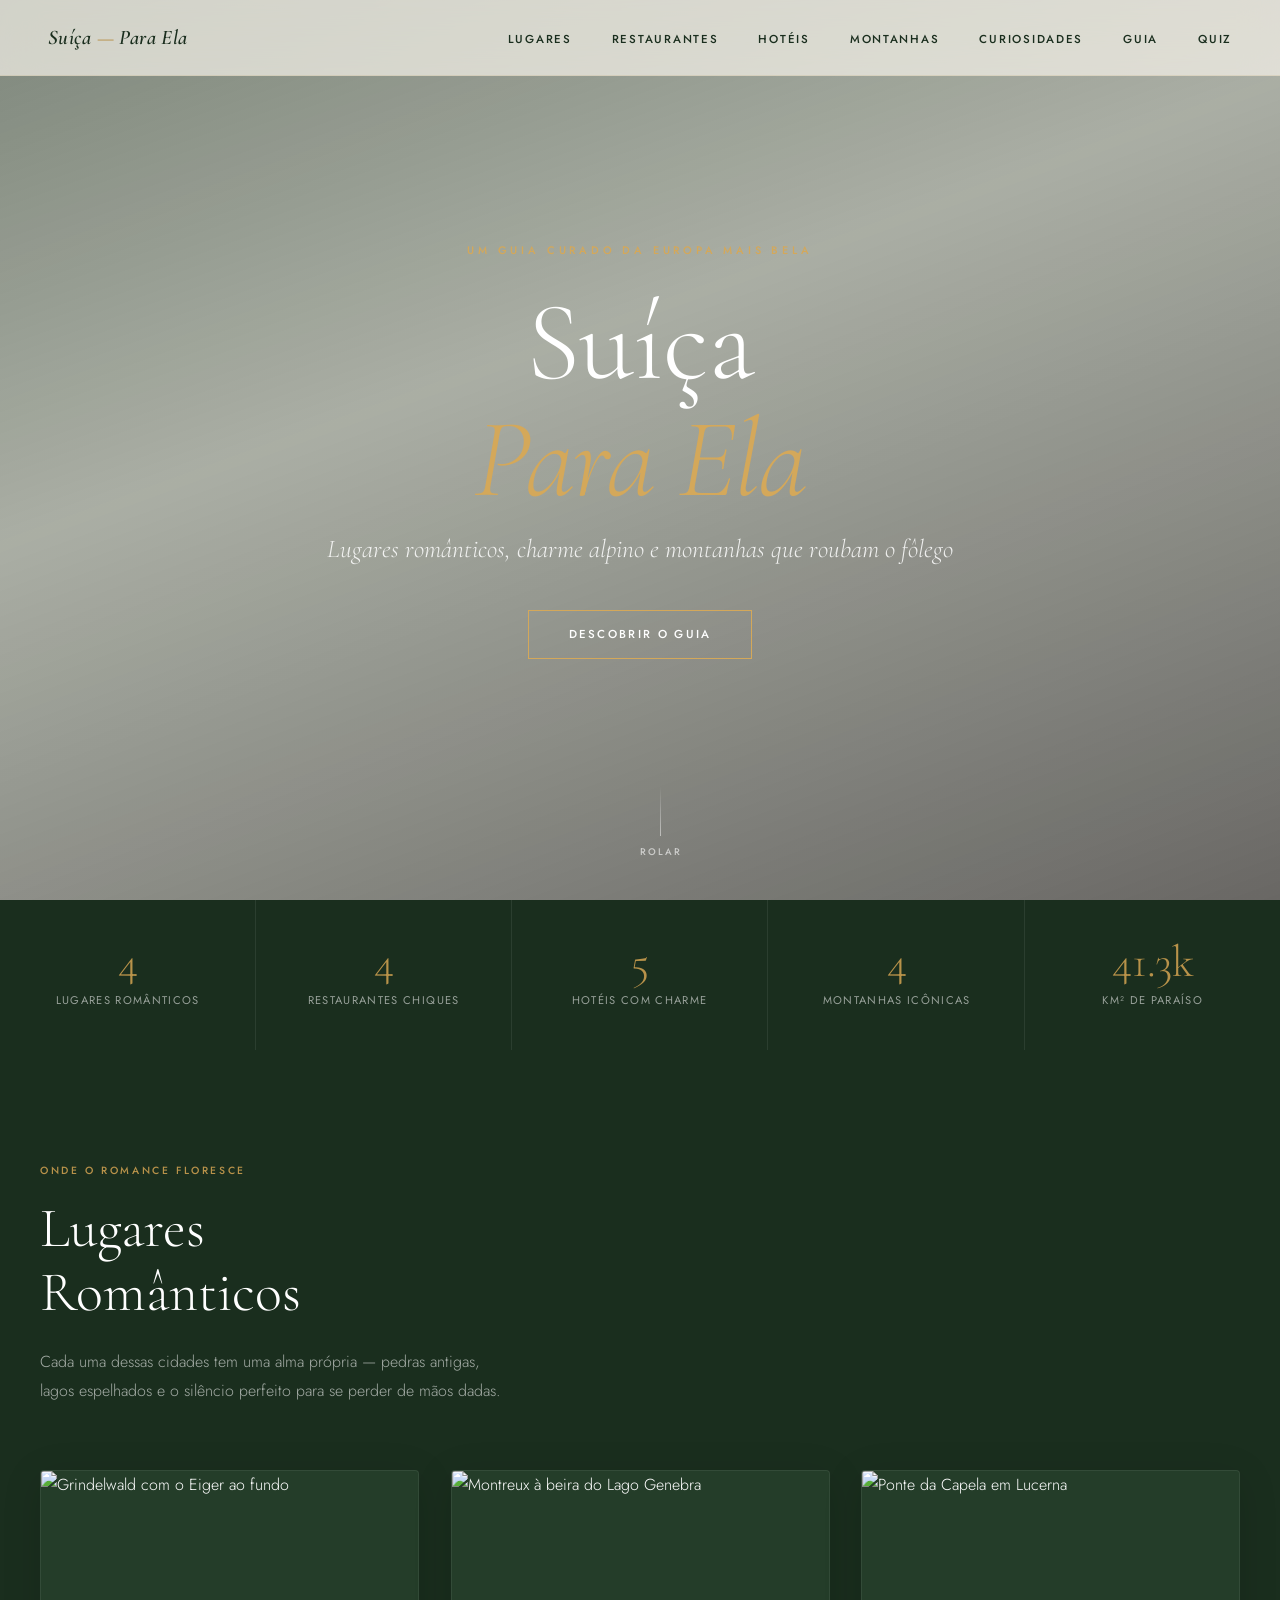
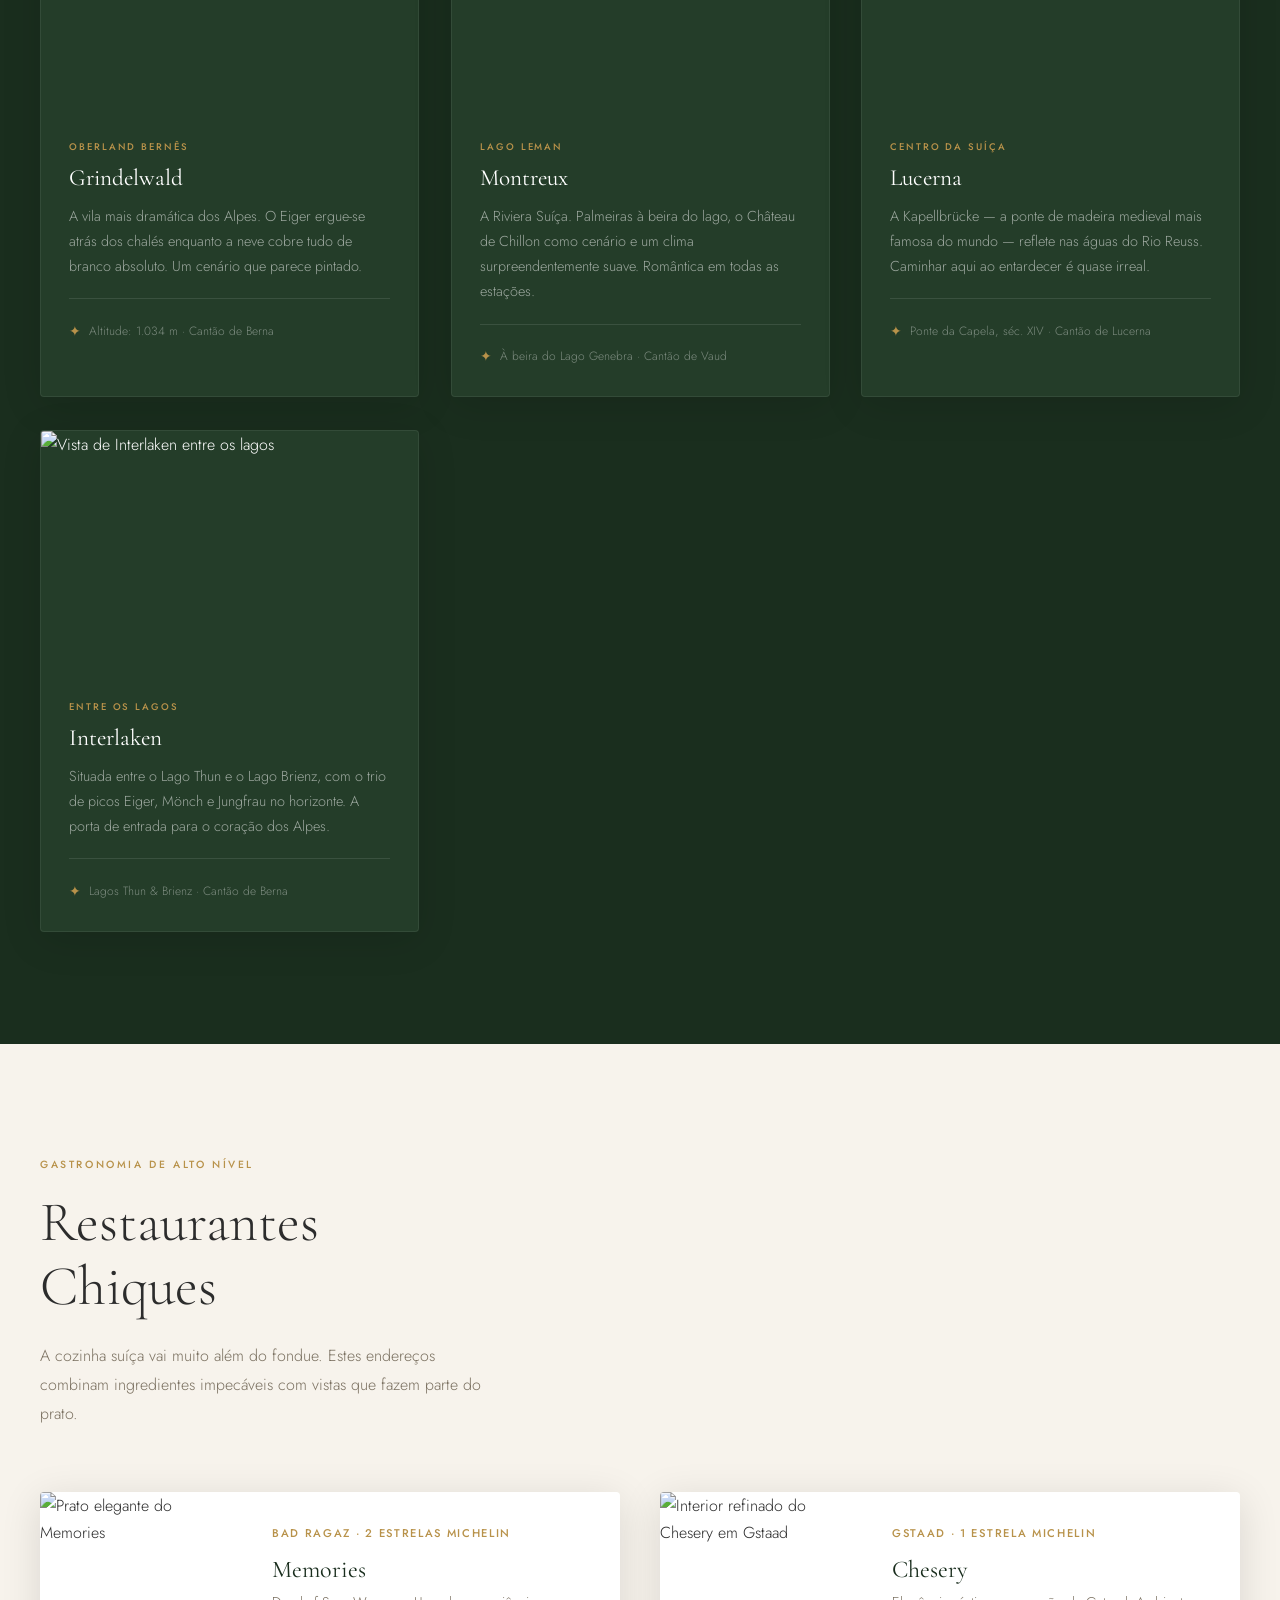
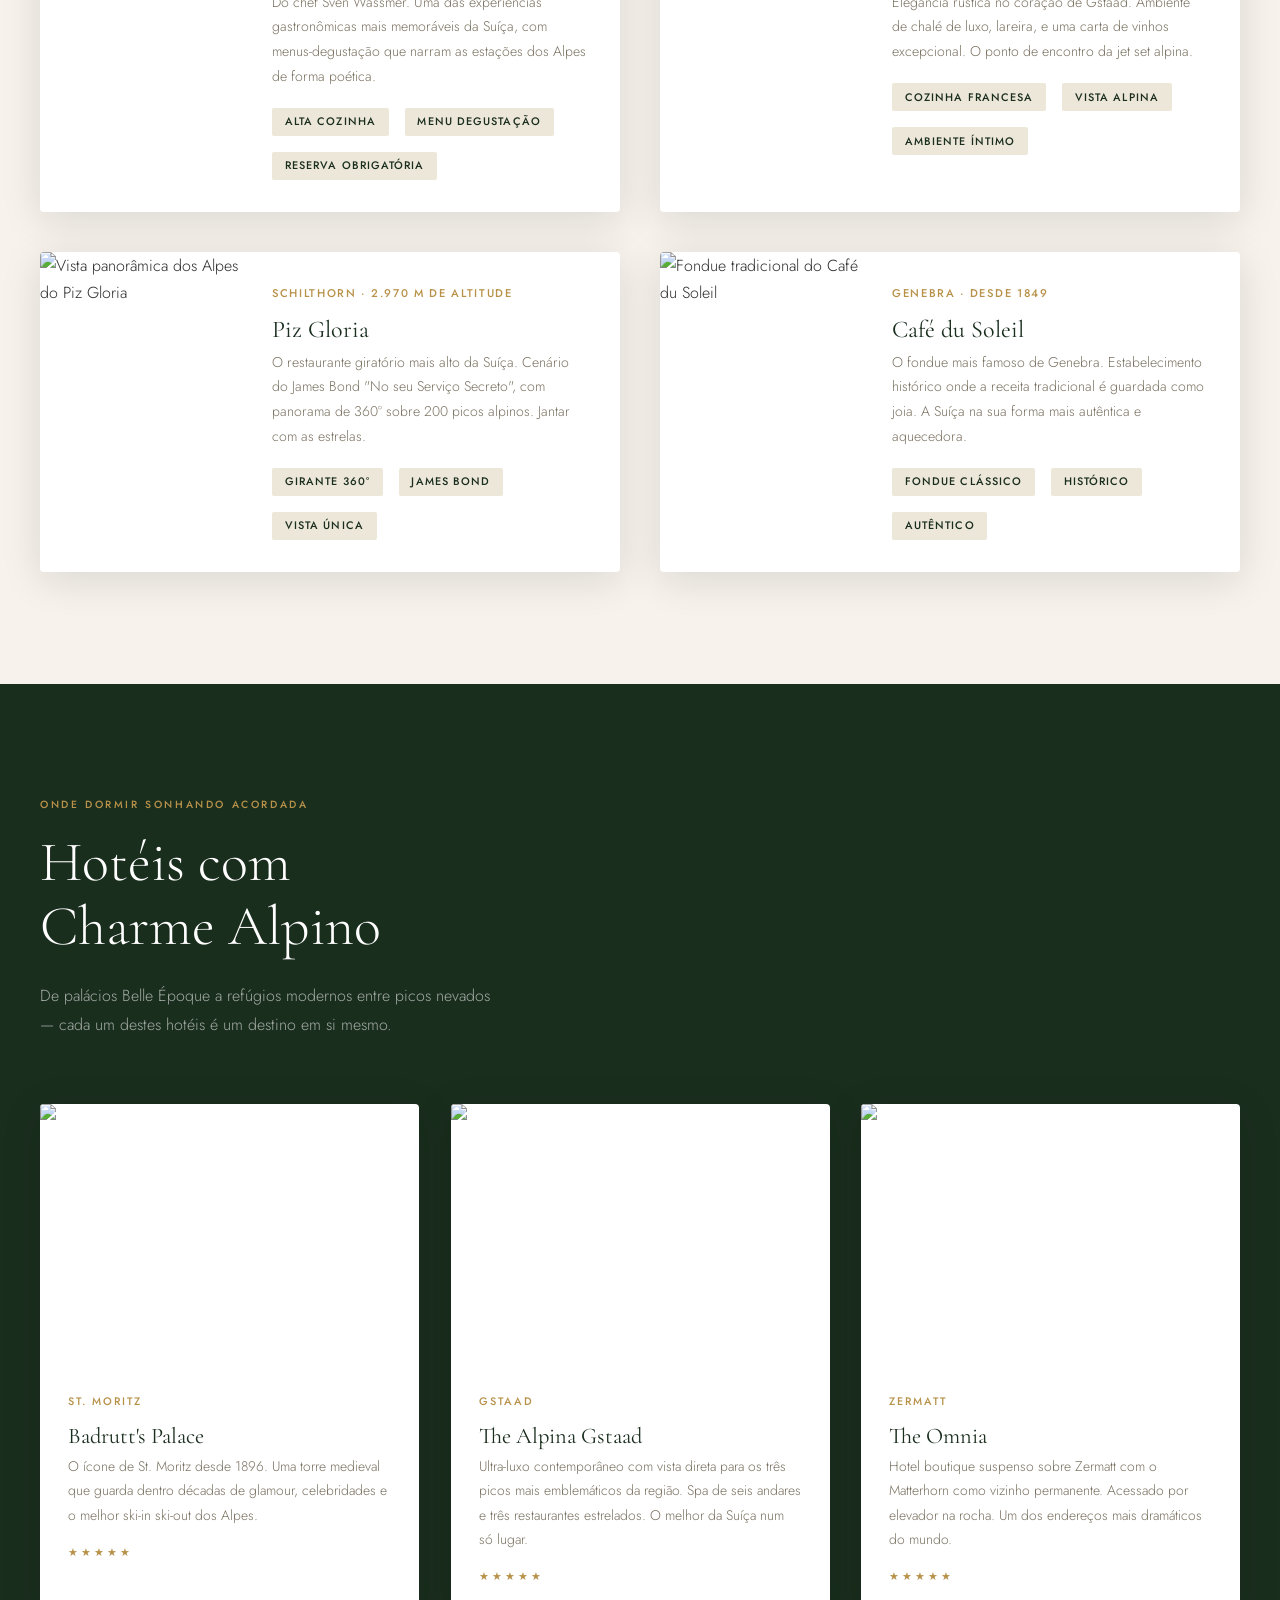
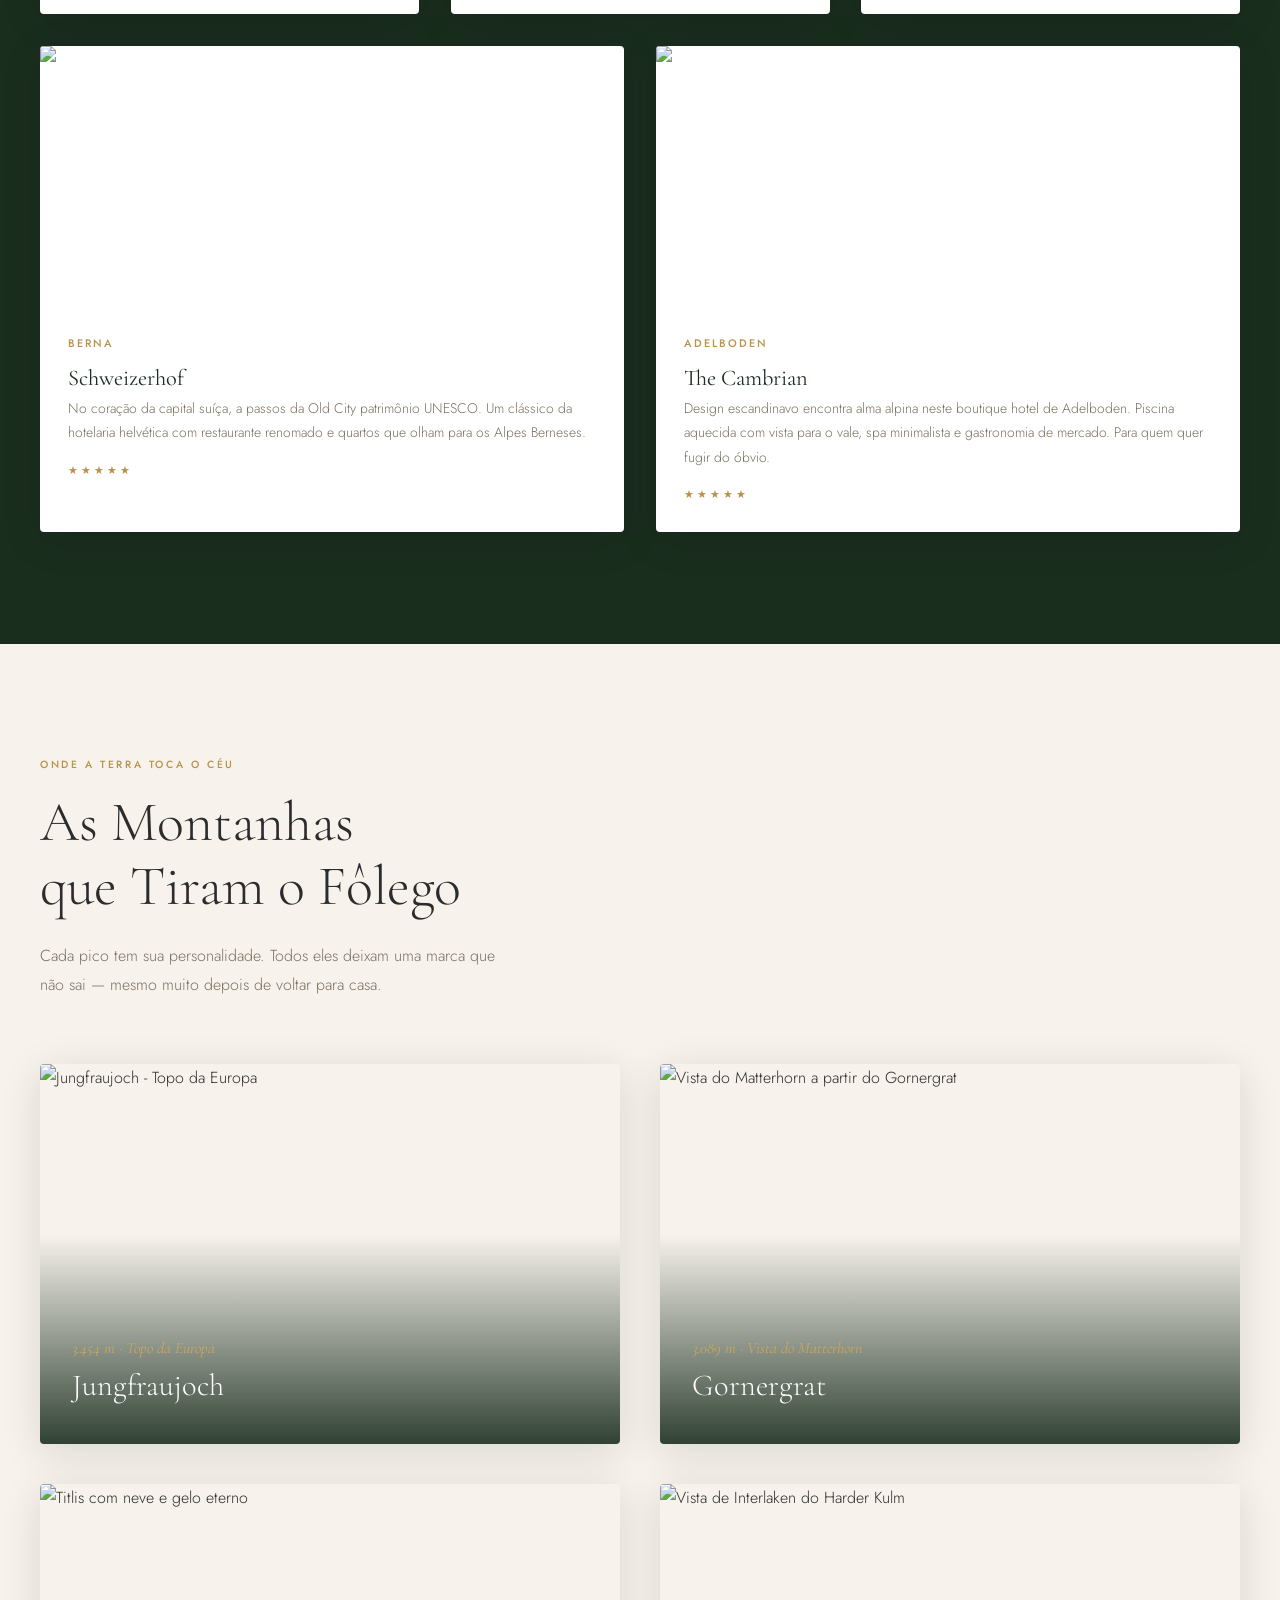
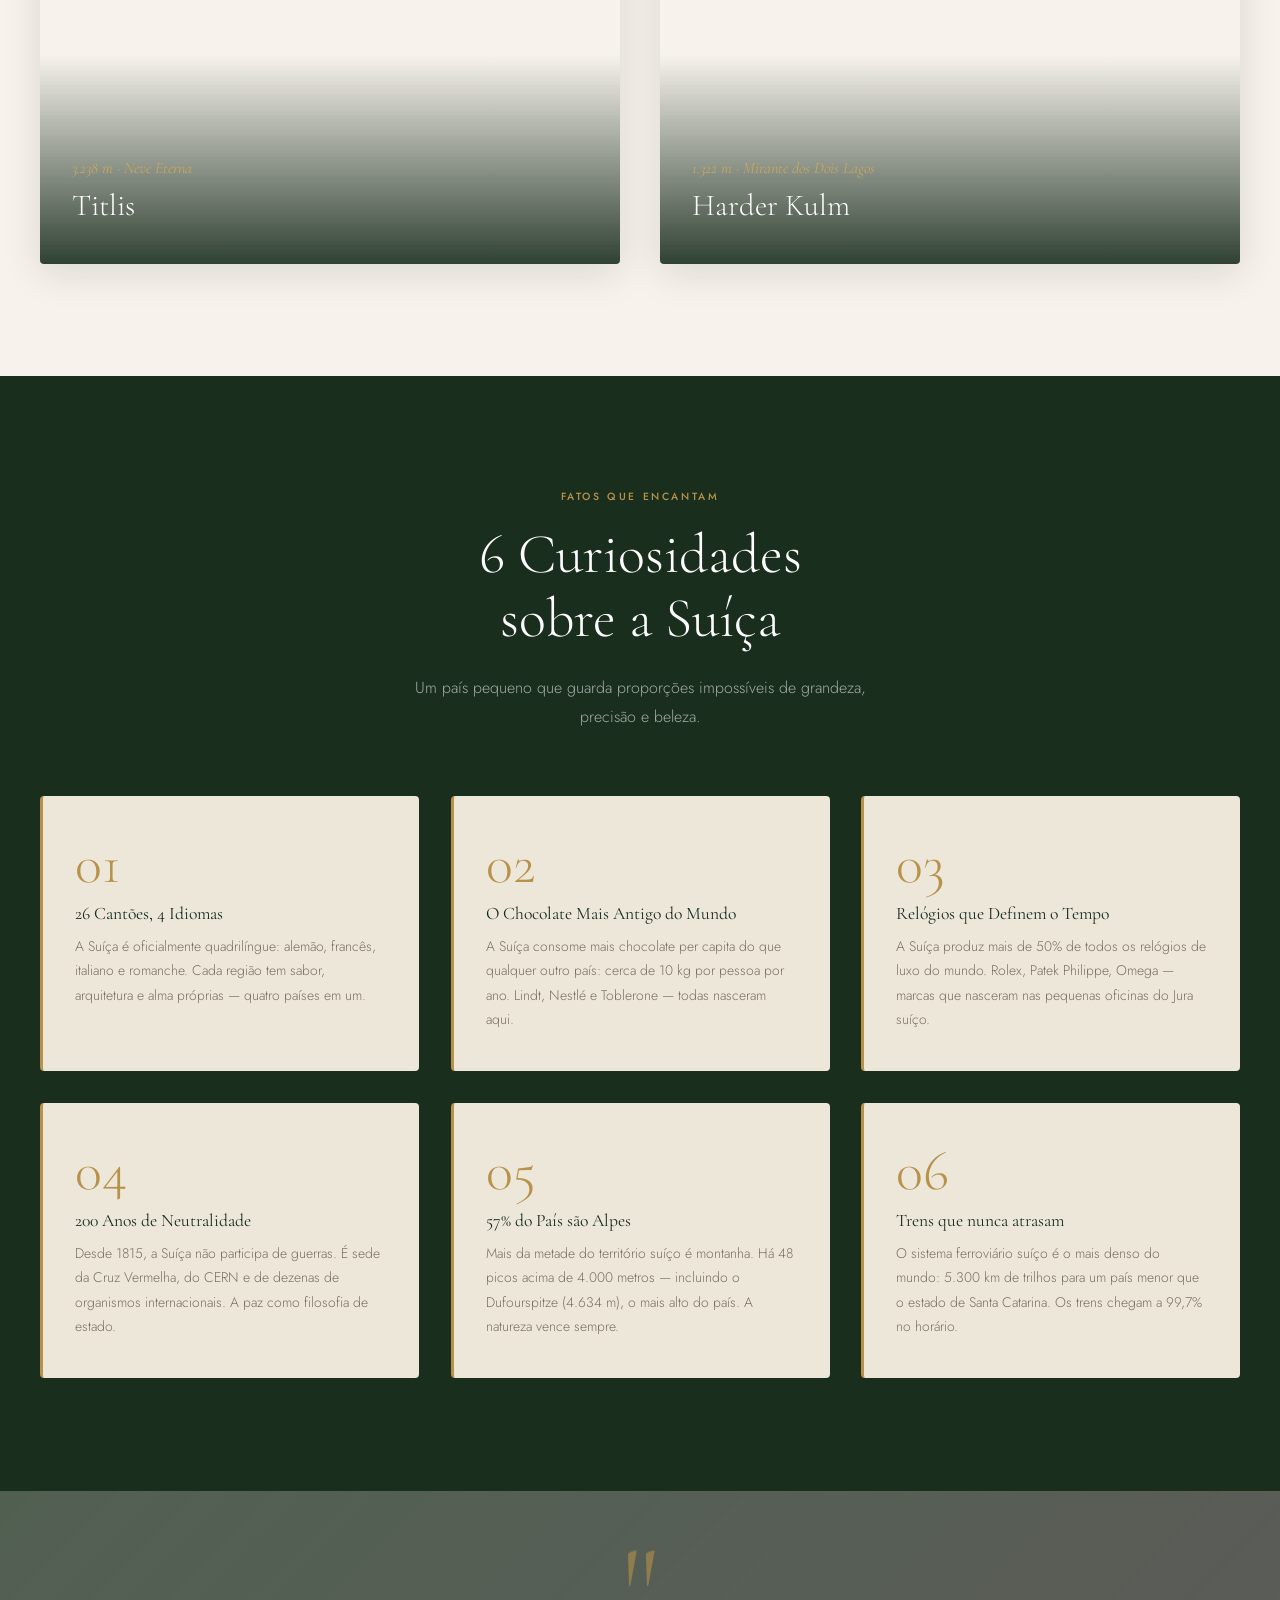
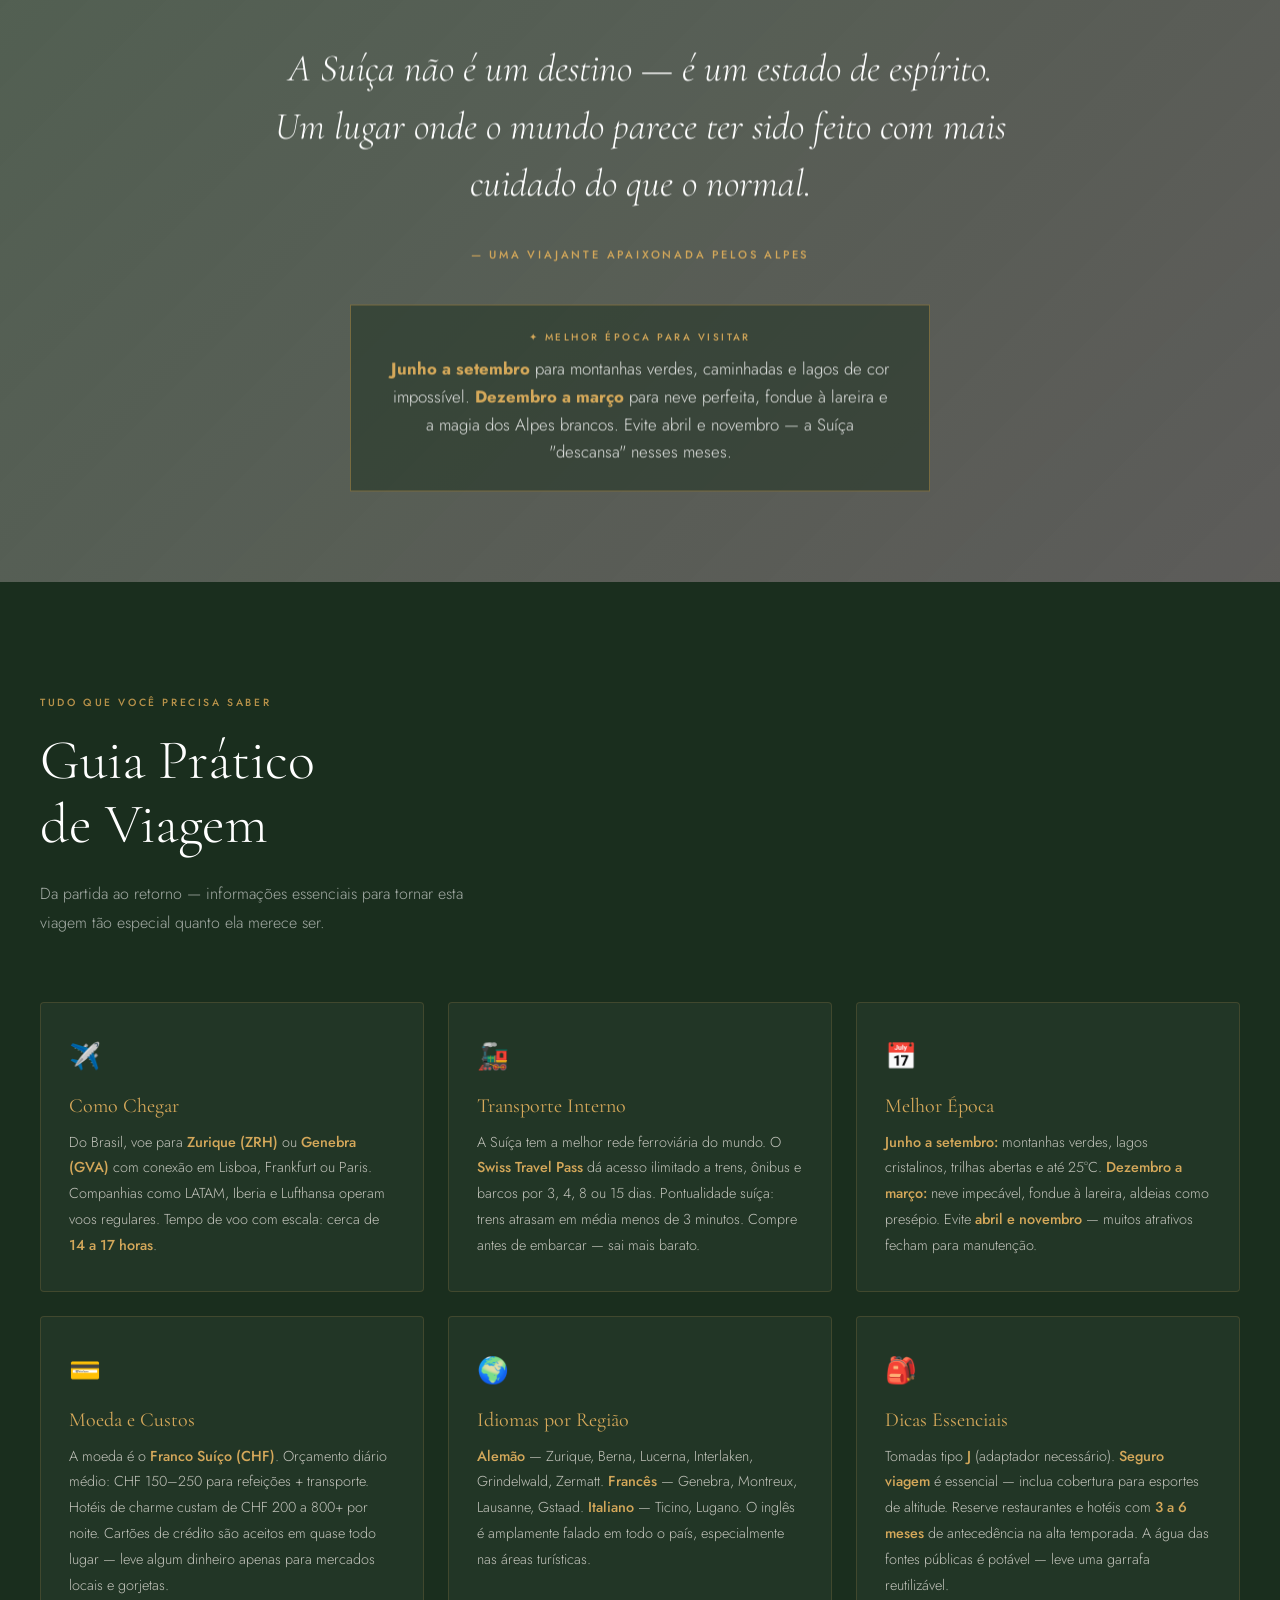
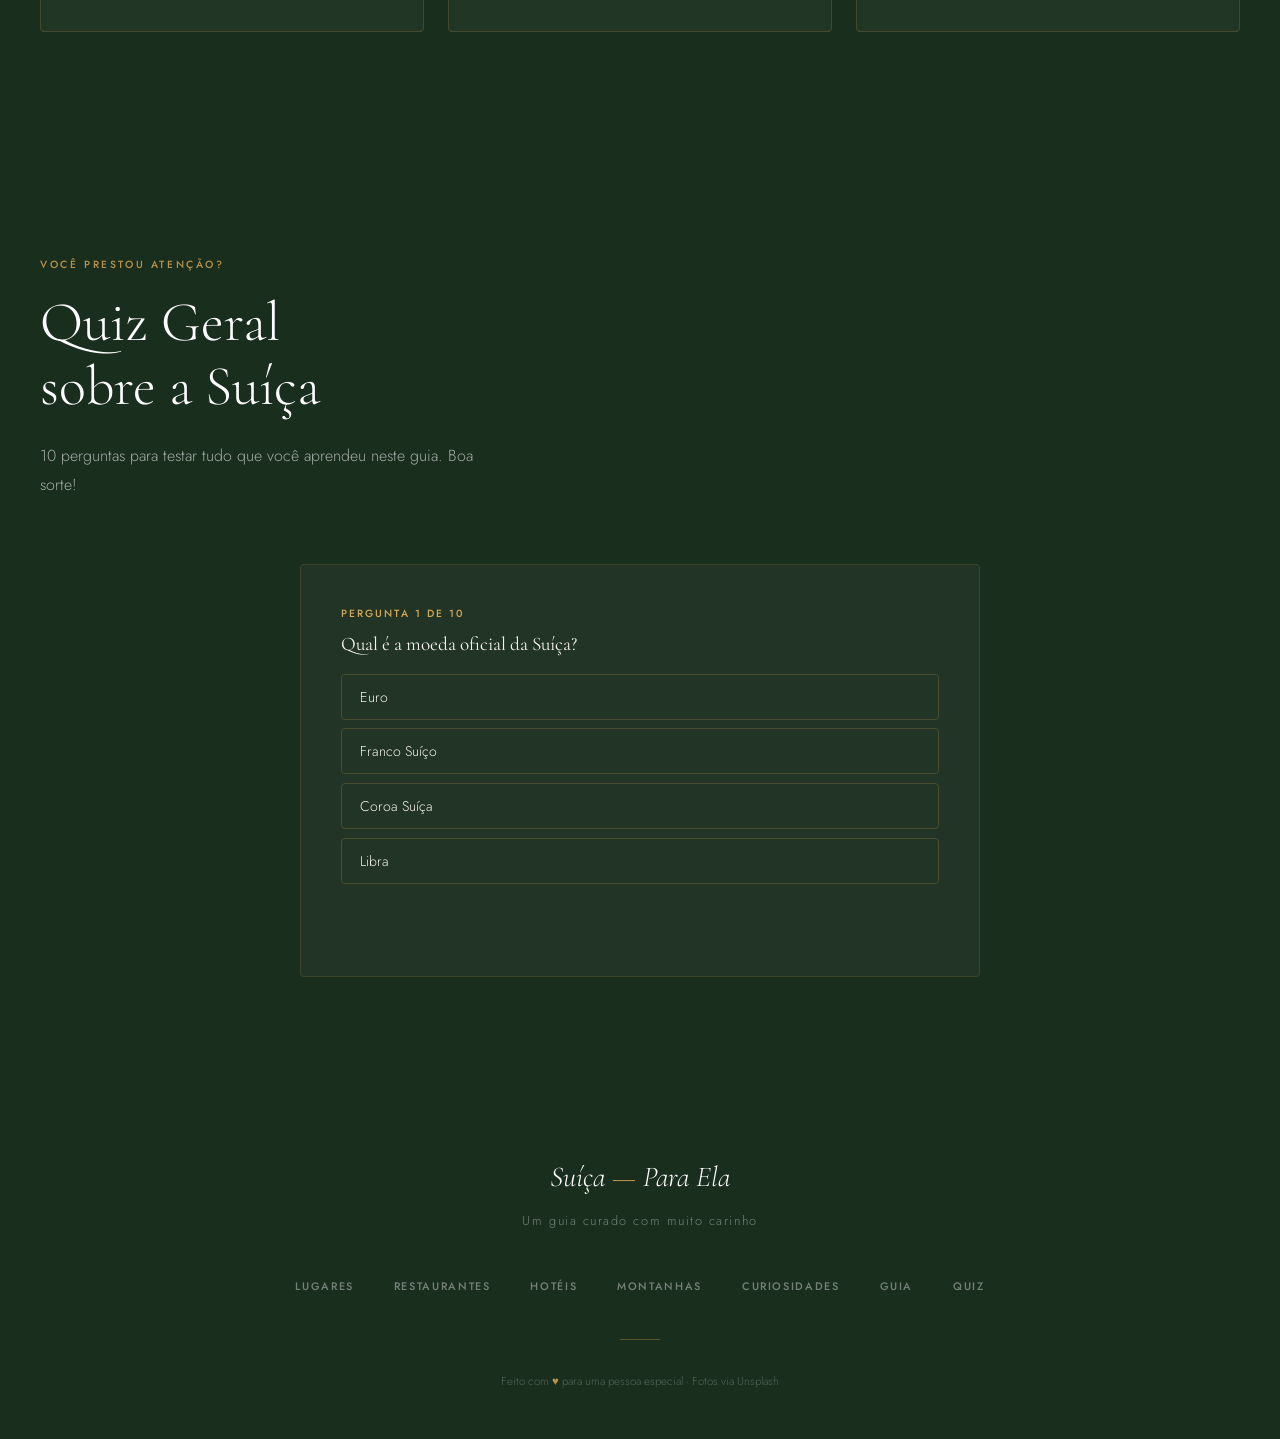
==== commit 23df2644: "Adiciona mapa, botão de rotas e links sociais nos detalhes de cada lugar Cada detalhe agora exibe: -" ====
--- a/index.html
+++ b/index.html
@@ -7,7 +7,1750 @@
   <link rel="preconnect" href="https://fonts.googleapis.com" />
   <link rel="preconnect" href="https://fonts.gstatic.com" crossorigin />
   <link href="https://fonts.googleapis.com/css2?family=Cormorant+Garamond:ital,wght@0,300;0,400;0,600;0,700;1,300;1,400;1,600&family=Jost:wght@300;400;500;600&display=swap" rel="stylesheet" />
-  <link rel="stylesheet" href="style.css" />
+
+  <style>
+    /* ─── Reset & Base ─────────────────────────────────── */
+    *, *::before, *::after { box-sizing: border-box; margin: 0; padding: 0; }
+
+    :root {
+      --cream:   #f7f3ec;
+      --cream2:  #ede7da;
+      --forest:  #1a2e1e;
+      --forest2: #243d29;
+      --gold:    #b8924a;
+      --gold2:   #d4a85a;
+      --text:    #2c2c2c;
+      --muted:   #7a7060;
+      --white:   #ffffff;
+      --shadow:  0 8px 40px rgba(0,0,0,.12);
+      --shadow-hover: 0 20px 60px rgba(0,0,0,.22);
+      --radius:  4px;
+      --transition: .4s cubic-bezier(.25,.46,.45,.94);
+    }
+
+    html { scroll-behavior: smooth; }
+
+    body {
+      font-family: 'Jost', sans-serif;
+      font-weight: 300;
+      background: var(--cream);
+      color: var(--text);
+      overflow-x: hidden;
+      line-height: 1.7;
+    }
+
+    img { display: block; width: 100%; object-fit: cover; }
+
+    a { color: inherit; text-decoration: none; }
+
+    /* ─── Typography ────────────────────────────────────── */
+    h1, h2, h3, h4 {
+      font-family: 'Cormorant Garamond', serif;
+      font-weight: 400;
+      line-height: 1.15;
+    }
+
+    .section-label {
+      font-family: 'Jost', sans-serif;
+      font-size: .65rem;
+      font-weight: 500;
+      letter-spacing: .25em;
+      text-transform: uppercase;
+      color: var(--gold);
+      display: block;
+      margin-bottom: 1rem;
+    }
+
+    .section-title {
+      font-size: clamp(2rem, 5vw, 3.5rem);
+      font-weight: 300;
+      margin-bottom: 1.5rem;
+    }
+
+    .section-subtitle {
+      font-size: 1rem;
+      font-weight: 300;
+      color: var(--muted);
+      max-width: 52ch;
+      line-height: 1.8;
+    }
+
+    /* ─── Navigation ────────────────────────────────────── */
+    .nav {
+      position: fixed;
+      top: 0;
+      left: 0;
+      right: 0;
+      z-index: 100;
+      display: flex;
+      align-items: center;
+      justify-content: space-between;
+      padding: 1.25rem 3rem;
+      background: rgba(247, 243, 236, .7);
+      backdrop-filter: blur(18px) saturate(1.4);
+      -webkit-backdrop-filter: blur(18px) saturate(1.4);
+      border-bottom: 1px solid rgba(184,146,74,.15);
+      transition: padding var(--transition), background var(--transition);
+    }
+
+    .nav.scrolled {
+      padding: .9rem 3rem;
+      background: rgba(247, 243, 236, .92);
+    }
+
+    .nav-logo {
+      font-family: 'Cormorant Garamond', serif;
+      font-size: 1.3rem;
+      font-weight: 600;
+      font-style: italic;
+      color: var(--forest);
+      letter-spacing: .02em;
+    }
+
+    .nav-logo span { color: var(--gold); }
+
+    .nav-links {
+      display: flex;
+      gap: 2.5rem;
+      list-style: none;
+    }
+
+    .nav-links a {
+      font-size: .72rem;
+      font-weight: 500;
+      letter-spacing: .15em;
+      text-transform: uppercase;
+      color: var(--forest);
+      position: relative;
+      padding-bottom: 2px;
+      transition: color var(--transition);
+    }
+
+    .nav-links a::after {
+      content: '';
+      position: absolute;
+      bottom: 0;
+      left: 0;
+      width: 0;
+      height: 1px;
+      background: var(--gold);
+      transition: width var(--transition);
+    }
+
+    .nav-links a:hover { color: var(--gold); }
+    .nav-links a:hover::after { width: 100%; }
+
+    .nav-toggle {
+      display: none;
+      flex-direction: column;
+      gap: 5px;
+      cursor: pointer;
+      padding: 8px;
+      background: none;
+      border: none;
+      position: relative;
+      width: 40px;
+      height: 40px;
+      align-items: center;
+      justify-content: center;
+      z-index: 101;
+    }
+
+    .nav-toggle span {
+      display: block;
+      width: 22px;
+      height: 1.5px;
+      background: var(--forest);
+      transform-origin: center;
+      transition: transform .35s cubic-bezier(.65,.05,.36,1),
+                  opacity .25s ease,
+                  background .3s ease;
+    }
+
+    .nav-toggle.active span {
+      background: var(--gold);
+    }
+
+    .nav-toggle.active span:nth-child(1) {
+      transform: translateY(6.5px) rotate(45deg);
+    }
+    .nav-toggle.active span:nth-child(2) {
+      opacity: 0;
+      transform: scaleX(0);
+    }
+    .nav-toggle.active span:nth-child(3) {
+      transform: translateY(-6.5px) rotate(-45deg);
+    }
+
+    /* Scroll progress bar */
+    .scroll-progress {
+      position: fixed;
+      top: 0;
+      left: 0;
+      width: 0%;
+      height: 2px;
+      background: linear-gradient(90deg, var(--gold), var(--gold2));
+      z-index: 200;
+      transition: width .08s linear;
+      box-shadow: 0 0 12px rgba(184,146,74,.4);
+    }
+
+    /* ─── Hero ──────────────────────────────────────────── */
+    .hero {
+      position: relative;
+      height: 100vh;
+      min-height: 600px;
+      display: flex;
+      align-items: center;
+      justify-content: center;
+      overflow: hidden;
+    }
+
+    .hero-bg {
+      position: absolute;
+      inset: -10%;
+      background-image: url('https://picsum.photos/seed/swiss-alps-hero/1800/900');
+      background-size: cover;
+      background-position: center calc(50% + var(--scrollY, 0px));
+      animation: kenburns 20s ease-in-out infinite alternate;
+    }
+
+    @keyframes kenburns {
+      from { transform: scale(1)   translate(0, 0); }
+      to   { transform: scale(1.08) translate(-2%, -1%); }
+    }
+
+    .hero-overlay {
+      position: absolute;
+      inset: 0;
+      background: linear-gradient(
+        160deg,
+        rgba(26, 46, 30, .55) 0%,
+        rgba(26, 46, 30, .35) 40%,
+        rgba(10, 10, 10, .6)  100%
+      );
+    }
+
+    .hero-content {
+      position: relative;
+      text-align: center;
+      color: var(--white);
+      padding: 0 2rem;
+      max-width: 860px;
+    }
+
+    .hero-eyebrow {
+      font-family: 'Jost', sans-serif;
+      font-size: .68rem;
+      font-weight: 500;
+      letter-spacing: .35em;
+      text-transform: uppercase;
+      color: var(--gold2);
+      display: block;
+      margin-bottom: 1.5rem;
+      opacity: 0;
+      transform: translateY(20px);
+      animation: fadeUp .9s .3s forwards;
+    }
+
+    .hero-title {
+      font-size: clamp(3rem, 9vw, 7rem);
+      font-weight: 300;
+      letter-spacing: -.01em;
+      line-height: 1.05;
+      margin-bottom: .5rem;
+      opacity: 0;
+      transform: translateY(30px);
+      animation: fadeUp 1s .5s forwards;
+    }
+
+    .hero-title em {
+      font-style: italic;
+      color: var(--gold2);
+    }
+
+    .hero-subtitle {
+      font-family: 'Cormorant Garamond', serif;
+      font-size: clamp(1.1rem, 2.5vw, 1.6rem);
+      font-weight: 300;
+      font-style: italic;
+      opacity: 0;
+      transform: translateY(20px);
+      animation: fadeUp 1s .7s forwards;
+      margin-bottom: 2.5rem;
+      color: rgba(255,255,255,.85);
+    }
+
+    .hero-cta {
+      display: inline-block;
+      padding: .85rem 2.5rem;
+      border: 1px solid var(--gold2);
+      color: var(--white);
+      font-family: 'Jost', sans-serif;
+      font-size: .72rem;
+      font-weight: 500;
+      letter-spacing: .2em;
+      text-transform: uppercase;
+      transition: background var(--transition), color var(--transition);
+      opacity: 0;
+      animation: fadeUp 1s .9s forwards;
+    }
+
+    .hero-cta:hover {
+      background: var(--gold);
+      border-color: var(--gold);
+    }
+
+    .hero-scroll {
+      position: absolute;
+      bottom: 2.5rem;
+      left: 50%;
+      transform: translateX(-50%);
+      display: flex;
+      flex-direction: column;
+      align-items: center;
+      gap: .5rem;
+      color: rgba(255,255,255,.6);
+      font-size: .6rem;
+      font-weight: 500;
+      letter-spacing: .2em;
+      text-transform: uppercase;
+      animation: fadeUp 1s 1.2s both;
+    }
+
+    .hero-scroll-line {
+      width: 1px;
+      height: 50px;
+      background: linear-gradient(to bottom, transparent, rgba(255,255,255,.5));
+      animation: scrollPulse 2s ease-in-out infinite;
+    }
+
+    @keyframes scrollPulse {
+      0%, 100% { opacity: .4; transform: scaleY(1); }
+      50%       { opacity: 1;  transform: scaleY(1.1); }
+    }
+
+    @keyframes fadeUp {
+      to { opacity: 1; transform: translateY(0); }
+    }
+
+    /* ─── Intro Strip ───────────────────────────────────── */
+    .intro-strip {
+      background: var(--forest);
+      color: var(--white);
+      display: flex;
+      justify-content: center;
+      gap: 0;
+      overflow: hidden;
+    }
+
+    .intro-item {
+      flex: 1;
+      padding: 2.5rem 2rem;
+      text-align: center;
+      border-right: 1px solid rgba(255,255,255,.08);
+      position: relative;
+    }
+
+    .intro-item:last-child { border-right: none; }
+
+    .intro-item-number {
+      font-family: 'Cormorant Garamond', serif;
+      font-size: 2.8rem;
+      font-weight: 300;
+      color: var(--gold);
+      display: block;
+      line-height: 1;
+    }
+
+    .intro-item-label {
+      font-size: .7rem;
+      font-weight: 400;
+      letter-spacing: .12em;
+      text-transform: uppercase;
+      color: rgba(255,255,255,.55);
+      margin-top: .4rem;
+      display: block;
+    }
+
+    /* ─── Section Wrapper ───────────────────────────────── */
+    .section {
+      padding: 7rem 2rem;
+    }
+
+    .section-inner {
+      max-width: 1200px;
+      margin: 0 auto;
+    }
+
+    .section-header {
+      margin-bottom: 4rem;
+    }
+
+    .section-header.centered { text-align: center; }
+    .section-header.centered .section-subtitle { margin: 0 auto; }
+
+    /* ─── Cards Grid ────────────────────────────────────── */
+    .cards-grid {
+      display: grid;
+      grid-template-columns: repeat(auto-fill, minmax(280px, 1fr));
+      gap: 2rem;
+    }
+
+    .card {
+      background: var(--white);
+      border-radius: var(--radius);
+      overflow: hidden;
+      box-shadow: var(--shadow);
+      transition: transform var(--transition), box-shadow var(--transition);
+    }
+
+    .card:hover {
+      transform: translateY(-8px);
+      box-shadow: var(--shadow-hover);
+    }
+
+    .card-img {
+      height: 240px;
+      overflow: hidden;
+    }
+
+    .card-img img {
+      height: 100%;
+      transition: transform .7s ease;
+    }
+
+    .card:hover .card-img img {
+      transform: scale(1.07);
+    }
+
+    .card-body {
+      padding: 1.75rem;
+    }
+
+    .card-tag {
+      font-size: .6rem;
+      font-weight: 500;
+      letter-spacing: .2em;
+      text-transform: uppercase;
+      color: var(--gold);
+      display: block;
+      margin-bottom: .6rem;
+    }
+
+    .card-title {
+      font-size: 1.45rem;
+      font-weight: 400;
+      margin-bottom: .75rem;
+      color: var(--forest);
+    }
+
+    .card-text {
+      font-size: .9rem;
+      color: var(--muted);
+      line-height: 1.75;
+    }
+
+    .card-detail {
+      display: flex;
+      align-items: center;
+      gap: .5rem;
+      margin-top: 1.2rem;
+      padding-top: 1.2rem;
+      border-top: 1px solid var(--cream2);
+      font-size: .75rem;
+      color: var(--muted);
+    }
+
+    .card-detail-icon { color: var(--gold); font-size: .9rem; }
+
+    /* ─── Lugares Românticos (dark section) ─────────────── */
+    .section--dark {
+      background: var(--forest);
+      color: var(--white);
+    }
+
+    .section--dark .section-title { color: var(--white); }
+    .section--dark .section-subtitle { color: rgba(255,255,255,.6); }
+    .section--dark .card {
+      background: var(--forest2);
+      color: var(--white);
+      border: 1px solid rgba(255,255,255,.07);
+    }
+    .section--dark .card-title { color: var(--white); }
+    .section--dark .card-text  { color: rgba(255,255,255,.55); }
+    .section--dark .card-detail { border-color: rgba(255,255,255,.1); color: rgba(255,255,255,.4); }
+
+    /* ─── Feature Layout (2 col) ────────────────────────── */
+    .feature-grid {
+      display: grid;
+      grid-template-columns: 1fr 1fr;
+      gap: 3rem;
+      align-items: center;
+    }
+
+    .feature-grid.reverse { direction: rtl; }
+    .feature-grid.reverse > * { direction: ltr; }
+
+    .feature-img {
+      border-radius: var(--radius);
+      overflow: hidden;
+      height: 480px;
+      box-shadow: var(--shadow);
+    }
+
+    .feature-img img { height: 100%; }
+
+    .feature-content { padding: 1rem 0; }
+
+    .feature-content .section-title {
+      font-size: clamp(1.8rem, 3.5vw, 2.8rem);
+      margin-top: .5rem;
+    }
+
+    .feature-stars {
+      display: flex;
+      gap: .25rem;
+      margin-top: 1.5rem;
+    }
+
+    .star { color: var(--gold); font-size: .85rem; }
+
+    .feature-badge {
+      display: inline-block;
+      margin-top: 1.5rem;
+      padding: .5rem 1.2rem;
+      border: 1px solid var(--gold);
+      color: var(--gold);
+      font-size: .65rem;
+      font-weight: 500;
+      letter-spacing: .18em;
+      text-transform: uppercase;
+      border-radius: 2px;
+    }
+
+    /* ─── Restaurantes ──────────────────────────────────── */
+    .restaurant-list {
+      display: grid;
+      grid-template-columns: 1fr 1fr;
+      gap: 2.5rem;
+    }
+
+    .restaurant-card {
+      display: grid;
+      grid-template-columns: 200px 1fr;
+      gap: 0;
+      background: var(--white);
+      border-radius: var(--radius);
+      overflow: hidden;
+      box-shadow: var(--shadow);
+      transition: transform var(--transition), box-shadow var(--transition);
+    }
+
+    .restaurant-card:hover {
+      transform: translateY(-6px);
+      box-shadow: var(--shadow-hover);
+    }
+
+    .restaurant-img {
+      height: 100%;
+      min-height: 220px;
+      overflow: hidden;
+    }
+
+    .restaurant-img img { height: 100%; }
+
+    .restaurant-card:hover .restaurant-img img {
+      transform: scale(1.07);
+      transition: transform .7s ease;
+    }
+
+    .restaurant-body {
+      padding: 2rem;
+    }
+
+    .restaurant-name {
+      font-size: 1.5rem;
+      font-weight: 400;
+      color: var(--forest);
+      margin-bottom: .4rem;
+    }
+
+    .restaurant-location {
+      font-size: .7rem;
+      font-weight: 500;
+      letter-spacing: .15em;
+      text-transform: uppercase;
+      color: var(--gold);
+      margin-bottom: .8rem;
+    }
+
+    .restaurant-desc {
+      font-size: .88rem;
+      color: var(--muted);
+      line-height: 1.75;
+    }
+
+    .restaurant-meta {
+      display: flex;
+      gap: 1rem;
+      margin-top: 1.2rem;
+      flex-wrap: wrap;
+    }
+
+    .restaurant-meta span {
+      font-size: .68rem;
+      font-weight: 500;
+      letter-spacing: .1em;
+      text-transform: uppercase;
+      padding: .3rem .8rem;
+      background: var(--cream2);
+      color: var(--forest);
+      border-radius: 2px;
+    }
+
+    /* ─── Hotéis ────────────────────────────────────────── */
+    .hotels-grid {
+      display: grid;
+      grid-template-columns: repeat(3, 1fr);
+      gap: 2rem;
+    }
+
+    .hotel-card {
+      background: var(--white);
+      border-radius: var(--radius);
+      overflow: hidden;
+      box-shadow: var(--shadow);
+      transition: transform var(--transition), box-shadow var(--transition);
+    }
+
+    .hotel-card:hover {
+      transform: translateY(-8px);
+      box-shadow: var(--shadow-hover);
+    }
+
+    .hotel-card:nth-child(4),
+    .hotel-card:nth-child(5) {
+      grid-column: span 1;
+    }
+
+    .hotels-grid-bottom {
+      display: grid;
+      grid-template-columns: 1fr 1fr;
+      gap: 2rem;
+      margin-top: 2rem;
+    }
+
+    .hotel-img {
+      height: 260px;
+      overflow: hidden;
+    }
+
+    .hotel-img img {
+      height: 100%;
+      transition: transform .7s ease;
+    }
+
+    .hotel-card:hover .hotel-img img { transform: scale(1.07); }
+
+    .hotel-body { padding: 1.75rem; }
+
+    .hotel-name {
+      font-size: 1.4rem;
+      font-weight: 400;
+      color: var(--forest);
+      margin-bottom: .3rem;
+    }
+
+    .hotel-location {
+      font-size: .68rem;
+      font-weight: 500;
+      letter-spacing: .18em;
+      text-transform: uppercase;
+      color: var(--gold);
+      display: block;
+      margin-bottom: .8rem;
+    }
+
+    .hotel-desc {
+      font-size: .87rem;
+      color: var(--muted);
+      line-height: 1.75;
+    }
+
+    .hotel-stars { display: flex; gap: 3px; margin-top: 1rem; }
+    .hotel-stars .star { font-size: .7rem; }
+
+    /* ─── Montanhas ─────────────────────────────────────── */
+    .mountains-grid {
+      display: grid;
+      grid-template-columns: repeat(2, 1fr);
+      gap: 2.5rem;
+    }
+
+    .mountain-card {
+      position: relative;
+      border-radius: var(--radius);
+      overflow: hidden;
+      height: 380px;
+      cursor: default;
+      box-shadow: var(--shadow);
+    }
+
+    .mountain-card img {
+      height: 100%;
+      transition: transform .9s ease;
+    }
+
+    .mountain-card:hover img { transform: scale(1.07); }
+
+    .mountain-overlay {
+      position: absolute;
+      inset: 0;
+      background: linear-gradient(to top, rgba(26,46,30,.9) 0%, transparent 55%);
+      transition: background var(--transition);
+    }
+
+    .mountain-card:hover .mountain-overlay {
+      background: linear-gradient(to top, rgba(26,46,30,.95) 0%, rgba(26,46,30,.2) 60%);
+    }
+
+    .mountain-content {
+      position: absolute;
+      bottom: 0;
+      left: 0;
+      right: 0;
+      padding: 2rem;
+      color: var(--white);
+    }
+
+    .mountain-altitude {
+      font-family: 'Cormorant Garamond', serif;
+      font-size: 1rem;
+      font-style: italic;
+      color: var(--gold2);
+      display: block;
+      margin-bottom: .4rem;
+    }
+
+    .mountain-name {
+      font-size: 1.9rem;
+      font-weight: 300;
+      margin-bottom: .5rem;
+    }
+
+    .mountain-desc {
+      font-size: .85rem;
+      color: rgba(255,255,255,.65);
+      line-height: 1.7;
+      max-height: 0;
+      overflow: hidden;
+      opacity: 0;
+      transition: max-height .5s ease, opacity .5s ease;
+    }
+
+    .mountain-card:hover .mountain-desc {
+      max-height: 100px;
+      opacity: 1;
+    }
+
+    /* ─── Curiosidades ──────────────────────────────────── */
+    .facts-grid {
+      display: grid;
+      grid-template-columns: repeat(3, 1fr);
+      gap: 2rem;
+    }
+
+    .fact-card {
+      padding: 2.5rem 2rem;
+      background: var(--cream2);
+      border-radius: var(--radius);
+      border-left: 3px solid var(--gold);
+      transition: transform var(--transition), box-shadow var(--transition);
+    }
+
+    .fact-card:hover {
+      transform: translateY(-5px);
+      box-shadow: var(--shadow);
+    }
+
+    .fact-number {
+      font-family: 'Cormorant Garamond', serif;
+      font-size: 3.5rem;
+      font-weight: 300;
+      color: var(--gold);
+      line-height: 1;
+      display: block;
+      margin-bottom: .75rem;
+    }
+
+    .fact-title {
+      font-size: 1.1rem;
+      font-weight: 400;
+      color: var(--forest);
+      margin-bottom: .6rem;
+    }
+
+    .fact-text {
+      font-size: .87rem;
+      color: var(--muted);
+      line-height: 1.75;
+    }
+
+    /* ─── Quote Section ─────────────────────────────────── */
+    .quote-section {
+      position: relative;
+      min-height: 70vh;
+      display: flex;
+      align-items: center;
+      justify-content: center;
+      overflow: hidden;
+    }
+
+    .quote-bg {
+      position: absolute;
+      inset: -8%;
+      background-image: url('https://picsum.photos/seed/swiss-valley-quote/1800/900');
+      background-size: cover;
+      background-position: center calc(30% + var(--scrollY, 0px));
+      animation: kenburns2 18s ease-in-out infinite alternate;
+    }
+
+    @keyframes kenburns2 {
+      from { transform: scale(1)    translate(0, 0); }
+      to   { transform: scale(1.06) translate(1%, -1%); }
+    }
+
+    .quote-overlay {
+      position: absolute;
+      inset: 0;
+      background: linear-gradient(135deg, rgba(26,46,30,.75), rgba(10,10,10,.65));
+    }
+
+    .quote-content {
+      position: relative;
+      text-align: center;
+      color: var(--white);
+      padding: 5rem 2rem;
+      max-width: 800px;
+    }
+
+    .quote-mark {
+      font-family: 'Cormorant Garamond', serif;
+      font-size: 8rem;
+      color: var(--gold);
+      line-height: .5;
+      display: block;
+      margin-bottom: 1rem;
+      opacity: .6;
+    }
+
+    .quote-text {
+      font-family: 'Cormorant Garamond', serif;
+      font-size: clamp(1.5rem, 3.5vw, 2.4rem);
+      font-weight: 300;
+      font-style: italic;
+      line-height: 1.5;
+      margin-bottom: 2rem;
+    }
+
+    .quote-author {
+      font-size: .7rem;
+      font-weight: 500;
+      letter-spacing: .25em;
+      text-transform: uppercase;
+      color: var(--gold2);
+      display: block;
+      margin-bottom: 2.5rem;
+    }
+
+    .quote-tip-box {
+      display: inline-block;
+      padding: 1.5rem 2.5rem;
+      border: 1px solid rgba(184,146,74,.5);
+      background: rgba(26,46,30,.5);
+      backdrop-filter: blur(8px);
+      max-width: 580px;
+    }
+
+    .quote-tip-label {
+      font-size: .62rem;
+      font-weight: 500;
+      letter-spacing: .25em;
+      text-transform: uppercase;
+      color: var(--gold2);
+      display: block;
+      margin-bottom: .6rem;
+    }
+
+    .quote-tip-text {
+      font-size: 1.05rem;
+      color: rgba(255,255,255,.85);
+      line-height: 1.65;
+    }
+
+    /* ─── Footer ─────────────────────────────────────────── */
+    .footer {
+      background: var(--forest);
+      color: rgba(255,255,255,.5);
+      text-align: center;
+      padding: 4rem 2rem 3rem;
+    }
+
+    .footer-logo {
+      font-family: 'Cormorant Garamond', serif;
+      font-size: 1.8rem;
+      font-weight: 300;
+      font-style: italic;
+      color: var(--white);
+      display: block;
+      margin-bottom: .5rem;
+    }
+
+    .footer-logo span { color: var(--gold); }
+
+    .footer-tagline {
+      font-size: .8rem;
+      letter-spacing: .12em;
+      color: rgba(255,255,255,.4);
+      margin-bottom: 2.5rem;
+      display: block;
+    }
+
+    .footer-links {
+      display: flex;
+      justify-content: center;
+      gap: 2.5rem;
+      list-style: none;
+      margin-bottom: 2.5rem;
+    }
+
+    .footer-links a {
+      font-size: .68rem;
+      font-weight: 500;
+      letter-spacing: .15em;
+      text-transform: uppercase;
+      color: rgba(255,255,255,.4);
+      transition: color .3s;
+    }
+
+    .footer-links a:hover { color: var(--gold); }
+
+    .footer-divider {
+      width: 40px;
+      height: 1px;
+      background: rgba(184,146,74,.4);
+      margin: 0 auto 2rem;
+    }
+
+    .footer-copy {
+      font-size: .72rem;
+      color: rgba(255,255,255,.25);
+    }
+
+    .footer-heart { color: var(--gold); }
+
+    /* ─── Fade-in animation (IntersectionObserver) ──────── */
+    .fade-in {
+      opacity: 0;
+      transform: translateY(35px);
+      transition: opacity .8s cubic-bezier(.22,.61,.36,1),
+                  transform .9s cubic-bezier(.22,.61,.36,1);
+      will-change: opacity, transform;
+    }
+
+    .fade-in.visible {
+      opacity: 1;
+      transform: translateY(0);
+    }
+
+    .fade-in-delay-1 { transition-delay: .08s; }
+    .fade-in-delay-2 { transition-delay: .16s; }
+    .fade-in-delay-3 { transition-delay: .24s; }
+    .fade-in-delay-4 { transition-delay: .32s; }
+    .fade-in-delay-5 { transition-delay: .40s; }
+
+    /* ─── Scroll reveal variants ─────────────────────────── */
+    .reveal-left,
+    .reveal-right,
+    .reveal-scale,
+    .reveal-clip {
+      opacity: 0;
+      transition: opacity .9s cubic-bezier(.22,.61,.36,1),
+                  transform 1s cubic-bezier(.22,.61,.36,1),
+                  clip-path 1.1s cubic-bezier(.65,.05,.36,1);
+      will-change: opacity, transform;
+    }
+    .reveal-left  { transform: translateX(-50px); }
+    .reveal-right { transform: translateX(50px); }
+    .reveal-scale { transform: scale(.92); }
+    .reveal-clip  {
+      clip-path: inset(0 100% 0 0);
+      opacity: 1;
+    }
+
+    .reveal-left.visible,
+    .reveal-right.visible,
+    .reveal-scale.visible {
+      opacity: 1;
+      transform: none;
+    }
+    .reveal-clip.visible {
+      clip-path: inset(0 0 0 0);
+    }
+
+    /* ─── Parallax images ────────────────────────────────── */
+    .parallax-img-wrap {
+      overflow: hidden;
+    }
+    .parallax-img {
+      will-change: transform;
+      transition: transform .15s linear;
+    }
+
+    /* ─── Hero parallax helper ───────────────────────────── */
+    .hero-bg,
+    .quote-bg {
+      will-change: transform;
+    }
+
+    /* ─── Animated section divider ───────────────────────── */
+    .section-divider {
+      width: 40px;
+      height: 1px;
+      background: var(--gold);
+      margin: 0 0 1.5rem;
+      transform: scaleX(0);
+      transform-origin: left;
+      transition: transform .9s cubic-bezier(.22,.61,.36,1) .15s;
+    }
+    .section-header.centered .section-divider { margin-left: auto; margin-right: auto; transform-origin: center; }
+    .section-header.visible .section-divider,
+    .section-header.fade-in.visible .section-divider {
+      transform: scaleX(1);
+    }
+
+    /* Reduced motion */
+    @media (prefers-reduced-motion: reduce) {
+      .hero-bg, .quote-bg { animation: none !important; }
+      .parallax-img { transform: none !important; }
+      .fade-in, .reveal-left, .reveal-right, .reveal-scale, .reveal-clip {
+        transition: opacity .3s ease !important;
+        transform: none !important;
+        clip-path: none !important;
+      }
+    }
+
+    /* ─── Mobile Menu ───────────────────────────────────── */
+    .mobile-menu {
+      display: flex;
+      position: fixed;
+      inset: 0;
+      z-index: 110;
+      background:
+        radial-gradient(ellipse at top right, rgba(184,146,74,.18), transparent 55%),
+        radial-gradient(ellipse at bottom left, rgba(36,61,41,.6), transparent 55%),
+        linear-gradient(160deg, var(--forest) 0%, #0e1812 100%);
+      flex-direction: column;
+      align-items: center;
+      justify-content: center;
+      gap: 1.75rem;
+      padding: 5rem 1.5rem 2rem;
+      opacity: 0;
+      visibility: hidden;
+      pointer-events: none;
+      transform: scale(1.04);
+      transition: opacity .45s cubic-bezier(.25,.46,.45,.94),
+                  transform .55s cubic-bezier(.25,.46,.45,.94),
+                  visibility 0s linear .45s;
+    }
+
+    .mobile-menu.open {
+      opacity: 1;
+      visibility: visible;
+      pointer-events: auto;
+      transform: scale(1);
+      transition: opacity .45s cubic-bezier(.25,.46,.45,.94),
+                  transform .55s cubic-bezier(.25,.46,.45,.94),
+                  visibility 0s linear 0s;
+    }
+
+    .mobile-menu::before {
+      content: '';
+      position: absolute;
+      top: 50%;
+      left: 50%;
+      width: 1px;
+      height: 0;
+      background: linear-gradient(to bottom, transparent, rgba(184,146,74,.3), transparent);
+      transform: translate(-50%, -50%);
+      transition: height .7s cubic-bezier(.25,.46,.45,.94) .15s;
+    }
+
+    .mobile-menu.open::before { height: 70%; }
+
+    .mobile-menu-logo {
+      position: absolute;
+      top: 1.5rem;
+      left: 1.5rem;
+      font-family: 'Cormorant Garamond', serif;
+      font-size: 1.15rem;
+      font-style: italic;
+      color: var(--cream);
+      opacity: 0;
+      transform: translateY(-10px);
+      transition: opacity .5s ease .3s, transform .5s ease .3s;
+    }
+    .mobile-menu-logo span { color: var(--gold); }
+    .mobile-menu.open .mobile-menu-logo { opacity: 1; transform: translateY(0); }
+
+    .mobile-menu a {
+      font-family: 'Cormorant Garamond', serif;
+      font-size: clamp(1.7rem, 7vw, 2.4rem);
+      font-weight: 300;
+      color: var(--white);
+      letter-spacing: .03em;
+      position: relative;
+      opacity: 0;
+      transform: translateY(24px);
+      transition: opacity .5s cubic-bezier(.25,.46,.45,.94),
+                  transform .55s cubic-bezier(.25,.46,.45,.94),
+                  color .25s ease;
+      padding: .15rem 1rem;
+    }
+
+    .mobile-menu a::before {
+      content: '';
+      position: absolute;
+      left: 0;
+      top: 50%;
+      width: 0;
+      height: 1px;
+      background: var(--gold);
+      transform: translateY(-50%);
+      transition: width .35s cubic-bezier(.25,.46,.45,.94);
+    }
+
+    .mobile-menu a:hover,
+    .mobile-menu a:active { color: var(--gold2); }
+    .mobile-menu a:hover::before { width: .7rem; }
+
+    .mobile-menu.open a {
+      opacity: 1;
+      transform: translateY(0);
+    }
+    .mobile-menu.open a:nth-of-type(1) { transition-delay: .15s; }
+    .mobile-menu.open a:nth-of-type(2) { transition-delay: .21s; }
+    .mobile-menu.open a:nth-of-type(3) { transition-delay: .27s; }
+    .mobile-menu.open a:nth-of-type(4) { transition-delay: .33s; }
+    .mobile-menu.open a:nth-of-type(5) { transition-delay: .39s; }
+    .mobile-menu.open a:nth-of-type(6) { transition-delay: .45s; }
+    .mobile-menu.open a:nth-of-type(7) { transition-delay: .51s; }
+
+    .mobile-close {
+      position: absolute;
+      top: 1.1rem;
+      right: 1.25rem;
+      width: 40px;
+      height: 40px;
+      display: flex;
+      align-items: center;
+      justify-content: center;
+      font-size: 1.4rem;
+      color: rgba(255,255,255,.7);
+      cursor: pointer;
+      background: rgba(255,255,255,.04);
+      border: 1px solid rgba(184,146,74,.25);
+      border-radius: 50%;
+      line-height: 1;
+      transition: transform .3s ease, color .3s ease, border-color .3s ease;
+    }
+
+    .mobile-close:hover,
+    .mobile-close:active {
+      transform: rotate(90deg);
+      color: var(--gold);
+      border-color: var(--gold);
+    }
+
+    /* ─── Responsive ─────────────────────────────────────── */
+    @media (max-width: 900px) {
+      .nav-links { display: none; }
+      .nav-toggle { display: flex; }
+      .nav { padding: 1rem 1.25rem; }
+      .nav.scrolled { padding: .75rem 1.25rem; }
+      .nav-logo { font-size: 1.15rem; }
+
+      .section { padding: 4.5rem 1.25rem; }
+      .section-title { font-size: clamp(1.75rem, 6vw, 2.4rem); }
+      .section-header { margin-bottom: 2.75rem; }
+      .section-subtitle { font-size: .92rem; }
+
+      .hero-content { padding: 0 1.5rem; }
+
+      .feature-grid { grid-template-columns: 1fr; gap: 2rem; }
+      .feature-grid.reverse { direction: ltr; }
+      .feature-img { height: 300px; }
+
+      .restaurant-list { grid-template-columns: 1fr; gap: 1.5rem; }
+      .restaurant-card { grid-template-columns: 1fr; }
+      .restaurant-img { min-height: 200px; height: 200px; }
+      .restaurant-body { padding: 1.5rem 1.4rem; }
+
+      .hotels-grid { grid-template-columns: 1fr 1fr; gap: 1.4rem; }
+      .hotels-grid-bottom { grid-template-columns: 1fr; gap: 1.4rem; }
+      .hotel-body { padding: 1.4rem 1.3rem; }
+      .hotel-img { height: 210px; }
+
+      .mountains-grid { grid-template-columns: 1fr; gap: 1.4rem; }
+      .mountain-card { height: 320px; }
+      .mountain-content { padding: 1.5rem 1.4rem; }
+      .mountain-name { font-size: 1.6rem; }
+      .mountain-desc { max-height: 100px; opacity: 1; }
+
+      .facts-grid { grid-template-columns: 1fr 1fr; gap: 1.25rem; }
+      .fact-card { padding: 2rem 1.4rem; }
+      .fact-number { font-size: 2.8rem; }
+
+      .cards-grid { gap: 1.5rem; }
+      .card-body { padding: 1.4rem 1.3rem; }
+
+      .quote-content { padding: 4rem 1.25rem; }
+      .quote-tip-box { padding: 1.25rem 1.4rem; }
+      .quote-tip-text { font-size: .95rem; }
+
+      .general-quiz-wrap { padding: 1.75rem 1.4rem; }
+      .footer-links { gap: 1.25rem; flex-wrap: wrap; padding: 0 1rem; }
+    }
+
+    @media (max-width: 600px) {
+      .nav { padding: .85rem 1rem; }
+      .nav.scrolled { padding: .65rem 1rem; }
+      .nav-logo { font-size: 1.05rem; }
+
+      .section { padding: 3.75rem 1rem; }
+      .section-header { margin-bottom: 2.25rem; }
+      .section-label { font-size: .6rem; }
+
+      .hero { min-height: 560px; }
+      .hero-title { font-size: clamp(2.6rem, 13vw, 3.4rem); }
+      .hero-subtitle { font-size: 1rem; margin-bottom: 2rem; padding: 0 .5rem; }
+      .hero-eyebrow { font-size: .6rem; letter-spacing: .25em; }
+      .hero-cta { padding: .8rem 1.8rem; font-size: .68rem; }
+      .hero-scroll { bottom: 1.5rem; font-size: .55rem; }
+      .hero-scroll-line { height: 38px; }
+
+      .intro-strip { flex-direction: column; }
+      .intro-item {
+        border-right: none;
+        border-bottom: 1px solid rgba(255,255,255,.08);
+        padding: 1.6rem 1rem;
+      }
+      .intro-item:last-child { border-bottom: none; }
+      .intro-item-number { font-size: 2.2rem; }
+
+      .cards-grid { grid-template-columns: 1fr; gap: 1.25rem; }
+      .card-img { height: 210px; }
+      .card-title { font-size: 1.3rem; }
+
+      .hotels-grid { grid-template-columns: 1fr; gap: 1.25rem; }
+      .hotels-grid-bottom { grid-template-columns: 1fr; gap: 1.25rem; margin-top: 1.25rem; }
+      .hotel-img { height: 220px; }
+      .facts-grid { grid-template-columns: 1fr; gap: 1rem; }
+
+      .restaurant-img { height: 180px; min-height: 180px; }
+      .restaurant-name { font-size: 1.3rem; }
+      .restaurant-meta { gap: .5rem; }
+      .restaurant-meta span { font-size: .62rem; padding: .25rem .65rem; }
+
+      .mountain-card { height: 280px; }
+      .mountain-name { font-size: 1.45rem; }
+      .mountain-altitude { font-size: .85rem; }
+      .mountain-desc { font-size: .8rem; }
+
+      .quote-section { min-height: 60vh; }
+      .quote-content { padding: 3.5rem 1rem; }
+      .quote-text { font-size: clamp(1.25rem, 5vw, 1.5rem); }
+      .quote-mark { font-size: 5rem; }
+      .quote-tip-box { padding: 1.1rem 1.2rem; }
+      .quote-tip-text { font-size: .88rem; line-height: 1.6; }
+      .quote-tip-label { font-size: .58rem; }
+
+      .footer { padding: 3rem 1rem 2.25rem; }
+      .footer-logo { font-size: 1.5rem; }
+      .footer-tagline { font-size: .72rem; margin-bottom: 1.75rem; }
+      .footer-links { gap: 1rem .9rem; margin-bottom: 1.75rem; }
+      .footer-links a { font-size: .62rem; }
+
+      .general-quiz-wrap { padding: 1.5rem 1.2rem; }
+      .quiz-q-text { font-size: 1.05rem; }
+      .quiz-opt { font-size: .82rem; padding: .65rem .9rem; }
+      .quiz-result-box { padding: 1.5rem 1rem; }
+      .quiz-score-text { font-size: 1.2rem; }
+
+      .detail-back {
+        top: .9rem;
+        left: .9rem;
+        padding: .5rem 1rem;
+        font-size: .68rem;
+      }
+    }
+
+    @media (max-width: 380px) {
+      .section { padding: 3.25rem .85rem; }
+      .hero-title { font-size: 2.4rem; }
+      .hero-cta { padding: .7rem 1.5rem; }
+      .nav-logo { font-size: .95rem; }
+      .mobile-menu a { font-size: 1.55rem; }
+    }
+
+    /* ─── Guia Prático ──────────────────────────────────── */
+    .guide-grid {
+      display: grid;
+      grid-template-columns: repeat(3, 1fr);
+      gap: 1.5rem;
+      margin-top: 3rem;
+    }
+
+    .guide-card {
+      background: rgba(255,255,255,.04);
+      border: 1px solid rgba(184,146,74,.2);
+      border-radius: var(--radius);
+      padding: 2rem 1.75rem;
+      transition: border-color var(--transition), transform var(--transition);
+    }
+
+    .guide-card:hover {
+      border-color: rgba(184,146,74,.5);
+      transform: translateY(-4px);
+    }
+
+    .guide-icon {
+      font-size: 1.6rem;
+      margin-bottom: 1rem;
+      display: block;
+    }
+
+    .guide-card-title {
+      font-family: 'Cormorant Garamond', serif;
+      font-size: 1.25rem;
+      font-weight: 400;
+      color: var(--gold2);
+      margin-bottom: .75rem;
+    }
+
+    .guide-card-text {
+      font-size: .9rem;
+      font-weight: 300;
+      color: rgba(247,243,236,.75);
+      line-height: 1.8;
+    }
+
+    .guide-card-text strong {
+      color: var(--gold2);
+      font-weight: 500;
+    }
+
+    @media (max-width: 900px) {
+      .guide-grid { grid-template-columns: repeat(2, 1fr); }
+    }
+
+    @media (max-width: 600px) {
+      .guide-grid { grid-template-columns: 1fr; }
+    }
+
+    /* ─── Detail Overlay ────────────────────────────────── */
+    .detail-overlay {
+      position: fixed;
+      inset: 0;
+      z-index: 200;
+      background: var(--cream);
+      transform: translateX(100%);
+      transition: transform .45s cubic-bezier(.25,.46,.45,.94);
+      overflow-y: auto;
+      overflow-x: hidden;
+    }
+
+    .detail-overlay.open {
+      transform: translateX(0);
+    }
+
+    .detail-back {
+      position: fixed;
+      top: 1.5rem;
+      left: 1.5rem;
+      z-index: 201;
+      background: var(--forest);
+      color: var(--gold2);
+      border: 1px solid rgba(184,146,74,.4);
+      border-radius: var(--radius);
+      padding: .6rem 1.2rem;
+      font-family: 'Jost', sans-serif;
+      font-size: .75rem;
+      font-weight: 500;
+      letter-spacing: .12em;
+      text-transform: uppercase;
+      cursor: pointer;
+      transition: background var(--transition), border-color var(--transition);
+    }
+
+    .detail-back:hover {
+      background: var(--forest2);
+      border-color: var(--gold);
+    }
+
+    .detail-hero {
+      position: relative;
+      height: 60vh;
+      min-height: 340px;
+    }
+
+    .detail-hero img {
+      width: 100%;
+      height: 100%;
+      object-fit: cover;
+      display: block;
+    }
+
+    .detail-hero-overlay {
+      position: absolute;
+      inset: 0;
+      background: linear-gradient(to top, rgba(0,0,0,.72) 0%, rgba(0,0,0,.1) 55%, transparent 100%);
+    }
+
+    .detail-hero-content {
+      position: absolute;
+      bottom: 2.5rem;
+      left: 3rem;
+      right: 3rem;
+      color: var(--white);
+    }
+
+    .detail-tag {
+      display: inline-block;
+      font-family: 'Jost', sans-serif;
+      font-size: .65rem;
+      font-weight: 500;
+      letter-spacing: .25em;
+      text-transform: uppercase;
+      color: var(--gold2);
+      margin-bottom: .75rem;
+    }
+
+    .detail-title {
+      font-family: 'Cormorant Garamond', serif;
+      font-size: clamp(2.2rem, 5vw, 3.5rem);
+      font-weight: 300;
+      line-height: 1.1;
+      margin-bottom: .5rem;
+    }
+
+    .detail-subtitle {
+      font-size: 1rem;
+      font-weight: 300;
+      opacity: .85;
+      max-width: 55ch;
+    }
+
+    .detail-body {
+      max-width: 820px;
+      margin: 0 auto;
+      padding: 3.5rem 2rem 5rem;
+    }
+
+    .detail-section {
+      margin-bottom: 2.5rem;
+      padding-bottom: 2.5rem;
+      border-bottom: 1px solid rgba(184,146,74,.15);
+    }
+
+    .detail-section:last-child {
+      border-bottom: none;
+    }
+
+    .detail-section-heading {
+      font-family: 'Cormorant Garamond', serif;
+      font-size: 1.5rem;
+      font-weight: 400;
+      color: var(--forest);
+      margin-bottom: .75rem;
+      display: flex;
+      align-items: center;
+      gap: .6rem;
+    }
+
+    .detail-section-heading::before {
+      content: '✦';
+      color: var(--gold);
+      font-size: .75rem;
+    }
+
+    .detail-section-text {
+      font-size: .97rem;
+      font-weight: 300;
+      color: var(--text);
+      line-height: 1.85;
+    }
+
+    @media (max-width: 600px) {
+      .detail-hero { height: 45vh; }
+      .detail-hero-content { left: 1.5rem; right: 1.5rem; bottom: 1.5rem; }
+      .detail-body { padding: 2rem 1.25rem 4rem; }
+      .detail-back { top: 1rem; left: 1rem; }
+    }
+
+    /* cursor pointer nos cards clicáveis */
+    [data-place] { cursor: pointer; }
+
+    /* ─── Detail Section com Imagem ────────────────────── */
+    .detail-section-inner {
+      display: grid;
+      grid-template-columns: 1fr 1fr;
+      gap: 2.5rem;
+      align-items: center;
+    }
+
+    .detail-section-img {
+      width: 100%;
+      height: 260px;
+      object-fit: cover;
+      border-radius: var(--radius);
+      display: block;
+    }
+
+    .detail-section-prose {}
+
+    @media (max-width: 700px) {
+      .detail-section-inner { grid-template-columns: 1fr; }
+      .detail-section-img { height: 200px; }
+    }
+
+    /* ─── Quiz (card e geral) ───────────────────────────── */
+    .detail-quiz {
+      margin-top: 3rem;
+      padding-top: 2.5rem;
+      border-top: 2px solid rgba(184,146,74,.2);
+    }
+
+    .detail-quiz-title {
+      font-family: 'Cormorant Garamond', serif;
+      font-size: 1.6rem;
+      font-weight: 400;
+      color: var(--forest);
+      margin-bottom: 1.75rem;
+    }
+
+    .quiz-q-wrap { margin-bottom: .5rem; }
+
+    .quiz-q-num {
+      font-family: 'Jost', sans-serif;
+      font-size: .65rem;
+      font-weight: 500;
+      letter-spacing: .2em;
+      text-transform: uppercase;
+      color: var(--gold);
+      display: block;
+      margin-bottom: .5rem;
+    }
+
+    .quiz-q-text {
+      font-family: 'Cormorant Garamond', serif;
+      font-size: 1.2rem;
+      font-weight: 400;
+      color: var(--forest);
+      margin-bottom: 1rem;
+      line-height: 1.4;
+    }
+
+    .quiz-options { display: grid; gap: .55rem; margin-bottom: .75rem; }
+
+    .quiz-opt {
+      padding: .75rem 1.1rem;
+      border: 1px solid rgba(184,146,74,.3);
+      border-radius: var(--radius);
+      cursor: pointer;
+      font-family: 'Jost', sans-serif;
+      font-size: .88rem;
+      font-weight: 300;
+      color: var(--text);
+      background: transparent;
+      text-align: left;
+      transition: background .18s, border-color .18s, color .18s;
+    }
+
+    .quiz-opt:hover:not(:disabled) { background: rgba(184,146,74,.08); border-color: rgba(184,146,74,.5); }
+
+    .quiz-opt.correct {
+      background: #d4edda; border-color: #28a745; color: #155724; font-weight: 500;
+    }
+
+    .quiz-opt.wrong {
+      background: #f8d7da; border-color: #dc3545; color: #721c24;
+    }
+
+    .quiz-opt:disabled { cursor: default; }
+
+    .quiz-feedback {
+      font-family: 'Jost', sans-serif;
+      font-size: .82rem;
+      color: var(--muted);
+      font-style: italic;
+      margin-bottom: 1.5rem;
+      min-height: 1.2em;
+    }
+
+    .quiz-result-box {
+      text-align: center;
+      padding: 2rem;
+      border: 1px solid rgba(184,146,74,.3);
+      border-radius: var(--radius);
+      margin-top: 1rem;
+    }
+
+    .quiz-score-text {
+      font-family: 'Cormorant Garamond', serif;
+      font-size: 1.5rem;
+      font-weight: 400;
+      color: var(--forest);
+      margin-bottom: 1rem;
+      display: block;
+    }
+
+    .quiz-restart-btn {
+      display: inline-block;
+      padding: .7rem 1.6rem;
+      background: var(--forest);
+      color: var(--gold2);
+      border: 1px solid rgba(184,146,74,.4);
+      border-radius: var(--radius);
+      font-family: 'Jost', sans-serif;
+      font-size: .75rem;
+      font-weight: 500;
+      letter-spacing: .12em;
+      text-transform: uppercase;
+      cursor: pointer;
+      transition: background var(--transition);
+    }
+
+    .quiz-restart-btn:hover { background: var(--forest2); }
+
+    /* Quiz geral na página */
+    .general-quiz-wrap {
+      max-width: 680px;
+      margin: 2.5rem auto 0;
+      background: rgba(255,255,255,.03);
+      border: 1px solid rgba(184,146,74,.18);
+      border-radius: var(--radius);
+      padding: 2.5rem;
+    }
+
+    .general-quiz-wrap .quiz-q-text { color: var(--cream); }
+    .general-quiz-wrap .quiz-q-num  { color: var(--gold2); }
+    .general-quiz-wrap .detail-quiz-title { color: var(--cream2); }
+    .general-quiz-wrap .quiz-opt { color: var(--cream); border-color: rgba(184,146,74,.25); }
+    .general-quiz-wrap .quiz-opt:hover:not(:disabled) { background: rgba(184,146,74,.12); }
+    .general-quiz-wrap .quiz-opt.correct { color: #155724; }
+    .general-quiz-wrap .quiz-opt.wrong   { color: #721c24; }
+    .general-quiz-wrap .quiz-feedback    { color: rgba(247,243,236,.6); }
+    .general-quiz-wrap .quiz-score-text  { color: var(--cream); }
+    .general-quiz-wrap .quiz-result-box  { border-color: rgba(184,146,74,.25); }
+
+    /* ─── Mapa & Links sociais no detalhe ──────────── */
+    .place-map-wrap {
+      margin-bottom: 1.75rem;
+      border-radius: var(--radius);
+      overflow: hidden;
+      box-shadow: var(--shadow);
+    }
+
+    .place-map-iframe {
+      width: 100%;
+      height: 220px;
+      border: none;
+      display: block;
+      filter: saturate(.85) brightness(.97);
+    }
+
+    .place-map-bar {
+      display: flex;
+      align-items: center;
+      justify-content: space-between;
+      padding: .6rem 1rem;
+      background: var(--forest);
+      gap: .75rem;
+    }
+
+    .place-map-label {
+      font-family: 'Jost', sans-serif;
+      font-size: .65rem;
+      font-weight: 400;
+      letter-spacing: .12em;
+      text-transform: uppercase;
+      color: rgba(255,255,255,.4);
+      white-space: nowrap;
+      overflow: hidden;
+      text-overflow: ellipsis;
+    }
+
+    .place-routes-btn {
+      display: inline-flex;
+      align-items: center;
+      gap: .35rem;
+      padding: .38rem 1rem;
+      background: var(--gold);
+      color: var(--forest);
+      font-family: 'Jost', sans-serif;
+      font-size: .65rem;
+      font-weight: 600;
+      letter-spacing: .14em;
+      text-transform: uppercase;
+      border-radius: 2px;
+      text-decoration: none;
+      white-space: nowrap;
+      flex-shrink: 0;
+      transition: background .22s ease;
+    }
+
+    .place-routes-btn:hover { background: var(--gold2); }
+
+    .place-social-bar {
+      display: flex;
+      flex-wrap: wrap;
+      gap: .6rem;
+      margin-bottom: 2rem;
+    }
+
+    .place-social-link {
+      display: inline-flex;
+      align-items: center;
+      gap: .5rem;
+      padding: .45rem 1.1rem;
+      border: 1px solid rgba(184,146,74,.3);
+      border-radius: var(--radius);
+      font-family: 'Jost', sans-serif;
+      font-size: .72rem;
+      font-weight: 400;
+      letter-spacing: .04em;
+      color: var(--forest);
+      text-decoration: none;
+      transition: background .2s ease, border-color .2s ease, color .2s ease;
+    }
+
+    .place-social-link:hover {
+      background: var(--cream2);
+      border-color: var(--gold);
+      color: var(--gold);
+    }
+
+    .place-social-link .sicon {
+      font-size: .85rem;
+      line-height: 1;
+    }
+
+    @media (max-width: 600px) {
+      .place-map-iframe { height: 175px; }
+    }
+  </style>
 </head>
 <body>
 
@@ -16,15 +1759,15 @@
 
   <!-- ═══ NAVIGATION ════════════════════════════════════ -->
   <nav class="nav" id="nav">
-    <a href="index.html" class="nav-logo">Suíça <span>—</span> Para Ela</a>
+    <a href="#hero" class="nav-logo">Suíça <span>—</span> Para Ela</a>
     <ul class="nav-links">
-      <li><a href="lugares.html">Lugares</a></li>
-      <li><a href="restaurantes.html">Restaurantes</a></li>
-      <li><a href="hoteis.html">Hotéis</a></li>
-      <li><a href="montanhas.html">Montanhas</a></li>
-      <li><a href="curiosidades.html">Curiosidades</a></li>
-      <li><a href="guia.html">Guia</a></li>
-      <li><a href="quiz.html">Quiz</a></li>
+      <li><a href="#lugares">Lugares</a></li>
+      <li><a href="#restaurantes">Restaurantes</a></li>
+      <li><a href="#hoteis">Hotéis</a></li>
+      <li><a href="#montanhas">Montanhas</a></li>
+      <li><a href="#curiosidades">Curiosidades</a></li>
+      <li><a href="#guia">Guia</a></li>
+      <li><a href="#quiz">Quiz</a></li>
     </ul>
     <button class="nav-toggle" id="nav-toggle" aria-label="Menu">
       <span></span><span></span><span></span>
@@ -35,150 +1778,484 @@
   <div class="mobile-menu" id="mobile-menu">
     <span class="mobile-menu-logo">Suíça <span>—</span> Para Ela</span>
     <button class="mobile-close" id="mobile-close" aria-label="Fechar menu">✕</button>
-    <a href="lugares.html" class="mobile-link">Lugares</a>
-    <a href="restaurantes.html" class="mobile-link">Restaurantes</a>
-    <a href="hoteis.html" class="mobile-link">Hotéis</a>
-    <a href="montanhas.html" class="mobile-link">Montanhas</a>
-    <a href="curiosidades.html" class="mobile-link">Curiosidades</a>
-    <a href="guia.html" class="mobile-link">Guia</a>
-    <a href="quiz.html" class="mobile-link">Quiz</a>
+    <a href="#lugares" class="mobile-link">Lugares</a>
+    <a href="#restaurantes" class="mobile-link">Restaurantes</a>
+    <a href="#hoteis" class="mobile-link">Hotéis</a>
+    <a href="#montanhas" class="mobile-link">Montanhas</a>
+    <a href="#curiosidades" class="mobile-link">Curiosidades</a>
+    <a href="#guia" class="mobile-link">Guia</a>
+    <a href="#quiz" class="mobile-link">Quiz</a>
   </div>
 
   <!-- ═══ HERO ══════════════════════════════════════════ -->
   <section class="hero" id="hero">
-    <div class="hero-bg" id="hero-bg"></div>
-    <div class="hero-overlay" id="hero-overlay"></div>
-    <div class="hero-content" id="hero-content">
+    <div class="hero-bg"></div>
+    <div class="hero-overlay"></div>
+    <div class="hero-content">
       <span class="hero-eyebrow">Um guia curado da Europa mais bela</span>
       <h1 class="hero-title">Suíça<br /><em>Para Ela</em></h1>
       <p class="hero-subtitle">Lugares românticos, charme alpino e montanhas que roubam o fôlego</p>
-      <a href="#explore" class="hero-cta">Descobrir o guia</a>
+      <a href="#lugares" class="hero-cta">Descobrir o guia</a>
     </div>
-    <div class="hero-scroll" id="hero-scroll">
+    <div class="hero-scroll">
       <div class="hero-scroll-line"></div>
       <span>Rolar</span>
     </div>
   </section>
 
   <!-- ═══ INTRO STRIP ═══════════════════════════════════ -->
-  <div class="intro-strip" id="intro-strip">
-    <div class="intro-item reveal" data-reveal="scale">
-      <span class="intro-item-number" data-count="4" data-suffix="">4</span>
+  <div class="intro-strip">
+    <div class="intro-item reveal-scale">
+      <span class="intro-item-number">4</span>
       <span class="intro-item-label">Lugares românticos</span>
     </div>
-    <div class="intro-item reveal" data-reveal="scale" data-reveal-delay="80ms">
-      <span class="intro-item-number" data-count="4" data-suffix="">4</span>
+    <div class="intro-item reveal-scale fade-in-delay-1">
+      <span class="intro-item-number">4</span>
       <span class="intro-item-label">Restaurantes chiques</span>
     </div>
-    <div class="intro-item reveal" data-reveal="scale" data-reveal-delay="160ms">
-      <span class="intro-item-number" data-count="5" data-suffix="">5</span>
+    <div class="intro-item reveal-scale fade-in-delay-2">
+      <span class="intro-item-number">5</span>
       <span class="intro-item-label">Hotéis com charme</span>
     </div>
-    <div class="intro-item reveal" data-reveal="scale" data-reveal-delay="240ms">
-      <span class="intro-item-number" data-count="4" data-suffix="">4</span>
+    <div class="intro-item reveal-scale fade-in-delay-3">
+      <span class="intro-item-number">4</span>
       <span class="intro-item-label">Montanhas icônicas</span>
     </div>
-    <div class="intro-item reveal" data-reveal="scale" data-reveal-delay="320ms">
-      <span class="intro-item-number" data-count-float="41.3" data-suffix="k">41.3k</span>
+    <div class="intro-item reveal-scale fade-in-delay-4">
+      <span class="intro-item-number">41.3k</span>
       <span class="intro-item-label">km² de paraíso</span>
     </div>
   </div>
 
-  <!-- ═══ EXPLORE SECTION ═══════════════════════════════ -->
-  <section class="section" id="explore">
+  <!-- ═══ LUGARES ROMÂNTICOS ════════════════════════════ -->
+  <section class="section section--dark" id="lugares">
     <div class="section-inner">
-      <div class="section-header centered reveal" data-reveal="fade-up">
-        <span class="section-label">Explore a Suíça</span>
-        <h2 class="section-title">Um guia completo<br />para cada momento</h2>
-        <p class="section-subtitle">Sete capítulos de pura beleza alpina — escolha por onde começar a sonhar.</p>
+      <div class="section-header fade-in">
+        <span class="section-label">Onde o romance floresce</span>
+        <h2 class="section-title">Lugares<br />Românticos</h2>
+        <p class="section-subtitle">Cada uma dessas cidades tem uma alma própria — pedras antigas, lagos espelhados e o silêncio perfeito para se perder de mãos dadas.</p>
       </div>
 
-      <div class="teaser-grid">
-        <!-- Lugares Românticos — spans 4 cols -->
-        <a href="lugares.html" class="teaser-card reveal" data-reveal="fade-up" data-reveal-delay="0ms" style="grid-column: span 4;">
-          <div class="teaser-card-bg" style="background-image: url('https://picsum.photos/seed/swiss-alps-hero/800/500');"></div>
-          <div class="teaser-overlay"></div>
-          <div class="teaser-content">
-            <span class="teaser-tag">Onde o romance floresce</span>
-            <h3 class="teaser-title">Lugares Românticos</h3>
-            <span class="teaser-cta">Ver →</span>
-          </div>
-        </a>
-
-        <!-- Restaurantes — spans 2 cols -->
-        <a href="restaurantes.html" class="teaser-card reveal" data-reveal="fade-up" data-reveal-delay="80ms" style="grid-column: span 2;">
-          <div class="teaser-card-bg" style="background-image: url('https://picsum.photos/seed/restaurant-memories/800/500');"></div>
-          <div class="teaser-overlay"></div>
-          <div class="teaser-content">
-            <span class="teaser-tag">Gastronomia de alto nível</span>
-            <h3 class="teaser-title">Restaurantes</h3>
-            <span class="teaser-cta">Ver →</span>
-          </div>
-        </a>
-
-        <!-- Hotéis — spans 2 cols -->
-        <a href="hoteis.html" class="teaser-card reveal" data-reveal="fade-up" data-reveal-delay="80ms" style="grid-column: span 2;">
-          <div class="teaser-card-bg" style="background-image: url('https://picsum.photos/seed/badrutts-palace-stmoritz/800/500');"></div>
-          <div class="teaser-overlay"></div>
-          <div class="teaser-content">
-            <span class="teaser-tag">Onde dormir sonhando</span>
-            <h3 class="teaser-title">Hotéis</h3>
-            <span class="teaser-cta">Ver →</span>
-          </div>
-        </a>
-
-        <!-- Montanhas — spans 2 cols -->
-        <a href="montanhas.html" class="teaser-card reveal" data-reveal="fade-up" data-reveal-delay="160ms" style="grid-column: span 2;">
-          <div class="teaser-card-bg" style="background-image: url('https://picsum.photos/seed/jungfraujoch-topo/800/500');"></div>
-          <div class="teaser-overlay"></div>
-          <div class="teaser-content">
-            <span class="teaser-tag">Onde a terra toca o céu</span>
-            <h3 class="teaser-title">Montanhas</h3>
-            <span class="teaser-cta">Ver →</span>
-          </div>
-        </a>
-
-        <!-- Curiosidades — spans 2 cols -->
-        <a href="curiosidades.html" class="teaser-card reveal" data-reveal="fade-up" data-reveal-delay="240ms" style="grid-column: span 2;">
-          <div class="teaser-card-bg" style="background-image: url('https://picsum.photos/seed/swiss-valley-quote/800/500');"></div>
-          <div class="teaser-overlay"></div>
-          <div class="teaser-content">
-            <span class="teaser-tag">Fatos que encantam</span>
-            <h3 class="teaser-title">Curiosidades</h3>
-            <span class="teaser-cta">Ver →</span>
-          </div>
-        </a>
-
-        <!-- Guia Prático — spans 3 cols -->
-        <a href="guia.html" class="teaser-card reveal" data-reveal="fade-up" data-reveal-delay="160ms" style="grid-column: span 3;">
-          <div class="teaser-card-bg" style="background-image: url('https://picsum.photos/seed/lucerna-ponte/800/500');"></div>
-          <div class="teaser-overlay"></div>
-          <div class="teaser-content">
-            <span class="teaser-tag">Tudo que você precisa saber</span>
-            <h3 class="teaser-title">Guia Prático</h3>
-            <span class="teaser-cta">Ver →</span>
-          </div>
-        </a>
-
-        <!-- Quiz — spans 3 cols -->
-        <a href="quiz.html" class="teaser-card reveal" data-reveal="fade-up" data-reveal-delay="240ms" style="grid-column: span 3;">
-          <div class="teaser-card-bg" style="background-image: url('https://picsum.photos/seed/interlaken-lagos/800/500');"></div>
-          <div class="teaser-overlay"></div>
-          <div class="teaser-content">
-            <span class="teaser-tag">Você prestou atenção?</span>
-            <h3 class="teaser-title">Quiz da Suíça</h3>
-            <span class="teaser-cta">Jogar →</span>
-          </div>
-        </a>
+      <div class="cards-grid">
+        <!-- Grindelwald -->
+        <article class="card fade-in fade-in-delay-1" data-place="grindelwald">
+          <div class="card-img">
+            <img
+              src="https://picsum.photos/seed/grindelwald-eiger/800/600"
+              alt="Grindelwald com o Eiger ao fundo"
+              loading="lazy"
+            />
+          </div>
+          <div class="card-body">
+            <span class="card-tag">Oberland Bernês</span>
+            <h3 class="card-title">Grindelwald</h3>
+            <p class="card-text">A vila mais dramática dos Alpes. O Eiger ergue-se atrás dos chalés enquanto a neve cobre tudo de branco absoluto. Um cenário que parece pintado.</p>
+            <div class="card-detail">
+              <span class="card-detail-icon">✦</span>
+              <span>Altitude: 1.034 m · Cantão de Berna</span>
+            </div>
+          </div>
+        </article>
+
+        <!-- Montreux -->
+        <article class="card fade-in fade-in-delay-2" data-place="montreux">
+          <div class="card-img">
+            <img
+              src="https://picsum.photos/seed/montreux-lago/800/600"
+              alt="Montreux à beira do Lago Genebra"
+              loading="lazy"
+            />
+          </div>
+          <div class="card-body">
+            <span class="card-tag">Lago Leman</span>
+            <h3 class="card-title">Montreux</h3>
+            <p class="card-text">A Riviera Suíça. Palmeiras à beira do lago, o Château de Chillon como cenário e um clima surpreendentemente suave. Romântica em todas as estações.</p>
+            <div class="card-detail">
+              <span class="card-detail-icon">✦</span>
+              <span>À beira do Lago Genebra · Cantão de Vaud</span>
+            </div>
+          </div>
+        </article>
+
+        <!-- Lucerna -->
+        <article class="card fade-in fade-in-delay-3" data-place="lucerna">
+          <div class="card-img">
+            <img
+              src="https://picsum.photos/seed/lucerna-ponte/800/600"
+              alt="Ponte da Capela em Lucerna"
+              loading="lazy"
+            />
+          </div>
+          <div class="card-body">
+            <span class="card-tag">Centro da Suíça</span>
+            <h3 class="card-title">Lucerna</h3>
+            <p class="card-text">A Kapellbrücke — a ponte de madeira medieval mais famosa do mundo — reflete nas águas do Rio Reuss. Caminhar aqui ao entardecer é quase irreal.</p>
+            <div class="card-detail">
+              <span class="card-detail-icon">✦</span>
+              <span>Ponte da Capela, séc. XIV · Cantão de Lucerna</span>
+            </div>
+          </div>
+        </article>
+
+        <!-- Interlaken -->
+        <article class="card fade-in fade-in-delay-4" data-place="interlaken">
+          <div class="card-img">
+            <img
+              src="https://picsum.photos/seed/interlaken-lagos/800/600"
+              alt="Vista de Interlaken entre os lagos"
+              loading="lazy"
+            />
+          </div>
+          <div class="card-body">
+            <span class="card-tag">Entre os Lagos</span>
+            <h3 class="card-title">Interlaken</h3>
+            <p class="card-text">Situada entre o Lago Thun e o Lago Brienz, com o trio de picos Eiger, Mönch e Jungfrau no horizonte. A porta de entrada para o coração dos Alpes.</p>
+            <div class="card-detail">
+              <span class="card-detail-icon">✦</span>
+              <span>Lagos Thun &amp; Brienz · Cantão de Berna</span>
+            </div>
+          </div>
+        </article>
       </div>
     </div>
   </section>
 
+  <!-- ═══ RESTAURANTES ══════════════════════════════════ -->
+  <section class="section" id="restaurantes">
+    <div class="section-inner">
+      <div class="section-header fade-in">
+        <span class="section-label">Gastronomia de alto nível</span>
+        <h2 class="section-title">Restaurantes<br />Chiques</h2>
+        <p class="section-subtitle">A cozinha suíça vai muito além do fondue. Estes endereços combinam ingredientes impecáveis com vistas que fazem parte do prato.</p>
+      </div>
+
+      <div class="restaurant-list">
+        <!-- Memories -->
+        <article class="restaurant-card fade-in fade-in-delay-1" data-place="memories">
+          <div class="restaurant-img">
+            <img
+              src="https://picsum.photos/seed/restaurant-memories/400/300"
+              alt="Prato elegante do Memories"
+              loading="lazy"
+            />
+          </div>
+          <div class="restaurant-body">
+            <div class="restaurant-location">Bad Ragaz · 2 Estrelas Michelin</div>
+            <h3 class="restaurant-name">Memories</h3>
+            <p class="restaurant-desc">Do chef Sven Wassmer. Uma das experiências gastronômicas mais memoráveis da Suíça, com menus-degustação que narram as estações dos Alpes de forma poética.</p>
+            <div class="restaurant-meta">
+              <span>Alta Cozinha</span>
+              <span>Menu Degustação</span>
+              <span>Reserva Obrigatória</span>
+            </div>
+          </div>
+        </article>
+
+        <!-- Chesery -->
+        <article class="restaurant-card fade-in fade-in-delay-2" data-place="chesery">
+          <div class="restaurant-img">
+            <img
+              src="https://picsum.photos/seed/restaurant-chesery/400/300"
+              alt="Interior refinado do Chesery em Gstaad"
+              loading="lazy"
+            />
+          </div>
+          <div class="restaurant-body">
+            <div class="restaurant-location">Gstaad · 1 Estrela Michelin</div>
+            <h3 class="restaurant-name">Chesery</h3>
+            <p class="restaurant-desc">Elegância rústica no coração de Gstaad. Ambiente de chalé de luxo, lareira, e uma carta de vinhos excepcional. O ponto de encontro da jet set alpina.</p>
+            <div class="restaurant-meta">
+              <span>Cozinha Francesa</span>
+              <span>Vista Alpina</span>
+              <span>Ambiente Íntimo</span>
+            </div>
+          </div>
+        </article>
+
+        <!-- Piz Gloria -->
+        <article class="restaurant-card fade-in fade-in-delay-3" data-place="pizgloria">
+          <div class="restaurant-img">
+            <img
+              src="https://picsum.photos/seed/piz-gloria-alps/400/300"
+              alt="Vista panorâmica dos Alpes do Piz Gloria"
+              loading="lazy"
+            />
+          </div>
+          <div class="restaurant-body">
+            <div class="restaurant-location">Schilthorn · 2.970 m de altitude</div>
+            <h3 class="restaurant-name">Piz Gloria</h3>
+            <p class="restaurant-desc">O restaurante giratório mais alto da Suíça. Cenário do James Bond "No seu Serviço Secreto", com panorama de 360° sobre 200 picos alpinos. Jantar com as estrelas.</p>
+            <div class="restaurant-meta">
+              <span>Girante 360°</span>
+              <span>James Bond</span>
+              <span>Vista Única</span>
+            </div>
+          </div>
+        </article>
+
+        <!-- Café du Soleil -->
+        <article class="restaurant-card fade-in fade-in-delay-4" data-place="cafedusoleil">
+          <div class="restaurant-img">
+            <img
+              src="https://picsum.photos/seed/cafe-du-soleil-fondue/400/300"
+              alt="Fondue tradicional do Café du Soleil"
+              loading="lazy"
+            />
+          </div>
+          <div class="restaurant-body">
+            <div class="restaurant-location">Genebra · desde 1849</div>
+            <h3 class="restaurant-name">Café du Soleil</h3>
+            <p class="restaurant-desc">O fondue mais famoso de Genebra. Estabelecimento histórico onde a receita tradicional é guardada como joia. A Suíça na sua forma mais autêntica e aquecedora.</p>
+            <div class="restaurant-meta">
+              <span>Fondue Clássico</span>
+              <span>Histórico</span>
+              <span>Autêntico</span>
+            </div>
+          </div>
+        </article>
+      </div>
+    </div>
+  </section>
+
+  <!-- ═══ HOTÉIS ════════════════════════════════════════ -->
+  <section class="section section--dark" id="hoteis">
+    <div class="section-inner">
+      <div class="section-header fade-in">
+        <span class="section-label">Onde dormir sonhando acordada</span>
+        <h2 class="section-title">Hotéis com<br />Charme Alpino</h2>
+        <p class="section-subtitle">De palácios Belle Époque a refúgios modernos entre picos nevados — cada um destes hotéis é um destino em si mesmo.</p>
+      </div>
+
+      <!-- Top 3 -->
+      <div class="hotels-grid">
+        <!-- Badrutt's Palace -->
+        <article class="hotel-card fade-in fade-in-delay-1" data-place="badrutts">
+          <div class="hotel-img">
+            <img
+              src="https://picsum.photos/seed/badrutts-palace-stmoritz/800/600"
+              alt="Badrutt's Palace Hotel em St. Moritz"
+              loading="lazy"
+            />
+          </div>
+          <div class="hotel-body">
+            <span class="hotel-location">St. Moritz</span>
+            <h3 class="hotel-name">Badrutt's Palace</h3>
+            <p class="hotel-desc">O ícone de St. Moritz desde 1896. Uma torre medieval que guarda dentro décadas de glamour, celebridades e o melhor ski-in ski-out dos Alpes.</p>
+            <div class="hotel-stars">
+              <span class="star">★</span><span class="star">★</span><span class="star">★</span><span class="star">★</span><span class="star">★</span>
+            </div>
+          </div>
+        </article>
+
+        <!-- The Alpina Gstaad -->
+        <article class="hotel-card fade-in fade-in-delay-2" data-place="alpina">
+          <div class="hotel-img">
+            <img
+              src="https://picsum.photos/seed/alpina-gstaad-hotel/800/600"
+              alt="The Alpina Gstaad hotel de luxo"
+              loading="lazy"
+            />
+          </div>
+          <div class="hotel-body">
+            <span class="hotel-location">Gstaad</span>
+            <h3 class="hotel-name">The Alpina Gstaad</h3>
+            <p class="hotel-desc">Ultra-luxo contemporâneo com vista direta para os três picos mais emblemáticos da região. Spa de seis andares e três restaurantes estrelados. O melhor da Suíça num só lugar.</p>
+            <div class="hotel-stars">
+              <span class="star">★</span><span class="star">★</span><span class="star">★</span><span class="star">★</span><span class="star">★</span>
+            </div>
+          </div>
+        </article>
+
+        <!-- The Omnia -->
+        <article class="hotel-card fade-in fade-in-delay-3" data-place="omnia">
+          <div class="hotel-img">
+            <img
+              src="https://picsum.photos/seed/omnia-zermatt-hotel/800/600"
+              alt="The Omnia hotel boutique em Zermatt"
+              loading="lazy"
+            />
+          </div>
+          <div class="hotel-body">
+            <span class="hotel-location">Zermatt</span>
+            <h3 class="hotel-name">The Omnia</h3>
+            <p class="hotel-desc">Hotel boutique suspenso sobre Zermatt com o Matterhorn como vizinho permanente. Acessado por elevador na rocha. Um dos endereços mais dramáticos do mundo.</p>
+            <div class="hotel-stars">
+              <span class="star">★</span><span class="star">★</span><span class="star">★</span><span class="star">★</span><span class="star">★</span>
+            </div>
+          </div>
+        </article>
+      </div>
+
+      <!-- Bottom 2 -->
+      <div class="hotels-grid-bottom" style="margin-top: 2rem;">
+        <!-- Schweizerhof -->
+        <article class="hotel-card fade-in fade-in-delay-4" data-place="schweizerhof">
+          <div class="hotel-img">
+            <img
+              src="https://picsum.photos/seed/schweizerhof-berna/800/600"
+              alt="Schweizerhof em Berna ou Lucerna"
+              loading="lazy"
+            />
+          </div>
+          <div class="hotel-body">
+            <span class="hotel-location">Berna</span>
+            <h3 class="hotel-name">Schweizerhof</h3>
+            <p class="hotel-desc">No coração da capital suíça, a passos da Old City patrimônio UNESCO. Um clássico da hotelaria helvética com restaurante renomado e quartos que olham para os Alpes Berneses.</p>
+            <div class="hotel-stars">
+              <span class="star">★</span><span class="star">★</span><span class="star">★</span><span class="star">★</span><span class="star">★</span>
+            </div>
+          </div>
+        </article>
+
+        <!-- The Cambrian -->
+        <article class="hotel-card fade-in fade-in-delay-5" data-place="cambrian">
+          <div class="hotel-img">
+            <img
+              src="https://picsum.photos/seed/cambrian-adelboden/800/600"
+              alt="The Cambrian em Adelboden"
+              loading="lazy"
+            />
+          </div>
+          <div class="hotel-body">
+            <span class="hotel-location">Adelboden</span>
+            <h3 class="hotel-name">The Cambrian</h3>
+            <p class="hotel-desc">Design escandinavo encontra alma alpina neste boutique hotel de Adelboden. Piscina aquecida com vista para o vale, spa minimalista e gastronomia de mercado. Para quem quer fugir do óbvio.</p>
+            <div class="hotel-stars">
+              <span class="star">★</span><span class="star">★</span><span class="star">★</span><span class="star">★</span><span class="star">★</span>
+            </div>
+          </div>
+        </article>
+      </div>
+    </div>
+  </section>
+
+  <!-- ═══ MONTANHAS ═════════════════════════════════════ -->
+  <section class="section" id="montanhas">
+    <div class="section-inner">
+      <div class="section-header fade-in">
+        <span class="section-label">Onde a terra toca o céu</span>
+        <h2 class="section-title">As Montanhas<br />que Tiram o Fôlego</h2>
+        <p class="section-subtitle">Cada pico tem sua personalidade. Todos eles deixam uma marca que não sai — mesmo muito depois de voltar para casa.</p>
+      </div>
+
+      <div class="mountains-grid">
+        <!-- Jungfraujoch -->
+        <article class="mountain-card fade-in fade-in-delay-1" data-place="jungfraujoch">
+          <img
+            src="https://picsum.photos/seed/jungfraujoch-topo/900/600"
+            alt="Jungfraujoch - Topo da Europa"
+            loading="lazy"
+          />
+          <div class="mountain-overlay"></div>
+          <div class="mountain-content">
+            <span class="mountain-altitude">3.454 m · Topo da Europa</span>
+            <h3 class="mountain-name">Jungfraujoch</h3>
+            <p class="mountain-desc">O ponto ferroviário mais alto da Europa leva até um plateau de neve eterno. Geleira Aletsch visível, vistas até a França e um frio que faz a vida parecer urgente.</p>
+          </div>
+        </article>
+
+        <!-- Gornergrat -->
+        <article class="mountain-card fade-in fade-in-delay-2" data-place="gornergrat">
+          <img
+            src="https://picsum.photos/seed/gornergrat-matterhorn/900/600"
+            alt="Vista do Matterhorn a partir do Gornergrat"
+            loading="lazy"
+          />
+          <div class="mountain-overlay"></div>
+          <div class="mountain-content">
+            <span class="mountain-altitude">3.089 m · Vista do Matterhorn</span>
+            <h3 class="mountain-name">Gornergrat</h3>
+            <p class="mountain-desc">Frente a frente com o Matterhorn. O trem de cremalheira mais antigo da Suíça leva até um terraço com 29 picos acima de 4.000 m. Visão impossível de esquecer.</p>
+          </div>
+        </article>
+
+        <!-- Titlis -->
+        <article class="mountain-card fade-in fade-in-delay-3" data-place="titlis">
+          <img
+            src="https://picsum.photos/seed/titlis-neve-geleira/900/600"
+            alt="Titlis com neve e gelo eterno"
+            loading="lazy"
+          />
+          <div class="mountain-overlay"></div>
+          <div class="mountain-content">
+            <span class="mountain-altitude">3.238 m · Neve Eterna</span>
+            <h3 class="mountain-name">Titlis</h3>
+            <p class="mountain-desc">Acessível de Engelberg, tem o Cliff Walk — a ponte suspensa mais alta dos Alpes — e uma gruta de gelo de 15 metros esculpida no glaciar. Para corajosas.</p>
+          </div>
+        </article>
+
+        <!-- Harder Kulm -->
+        <article class="mountain-card fade-in fade-in-delay-4" data-place="harderkulm">
+          <img
+            src="https://picsum.photos/seed/harder-kulm-interlaken/900/600"
+            alt="Vista de Interlaken do Harder Kulm"
+            loading="lazy"
+          />
+          <div class="mountain-overlay"></div>
+          <div class="mountain-content">
+            <span class="mountain-altitude">1.322 m · Mirante dos Dois Lagos</span>
+            <h3 class="mountain-name">Harder Kulm</h3>
+            <p class="mountain-desc">Em apenas 10 minutos de funicular, chega-se ao mirante Two Lakes Bridge — com os Lagos Thun e Brienz ao mesmo tempo, emoldurados pelos Alpes. O pôr do sol aqui é uma cerimônia.</p>
+          </div>
+        </article>
+      </div>
+    </div>
+  </section>
+
+  <!-- ═══ CURIOSIDADES ═══════════════════════════════════ -->
+  <section class="section section--dark" id="curiosidades">
+    <div class="section-inner">
+      <div class="section-header centered fade-in">
+        <span class="section-label">Fatos que encantam</span>
+        <h2 class="section-title">6 Curiosidades<br />sobre a Suíça</h2>
+        <p class="section-subtitle">Um país pequeno que guarda proporções impossíveis de grandeza, precisão e beleza.</p>
+      </div>
+
+      <div class="facts-grid">
+        <div class="fact-card fade-in fade-in-delay-1">
+          <span class="fact-number">01</span>
+          <h4 class="fact-title">26 Cantões, 4 Idiomas</h4>
+          <p class="fact-text">A Suíça é oficialmente quadrilíngue: alemão, francês, italiano e romanche. Cada região tem sabor, arquitetura e alma próprias — quatro países em um.</p>
+        </div>
+
+        <div class="fact-card fade-in fade-in-delay-2">
+          <span class="fact-number">02</span>
+          <h4 class="fact-title">O Chocolate Mais Antigo do Mundo</h4>
+          <p class="fact-text">A Suíça consome mais chocolate per capita do que qualquer outro país: cerca de 10 kg por pessoa por ano. Lindt, Nestlé e Toblerone — todas nasceram aqui.</p>
+        </div>
+
+        <div class="fact-card fade-in fade-in-delay-3">
+          <span class="fact-number">03</span>
+          <h4 class="fact-title">Relógios que Definem o Tempo</h4>
+          <p class="fact-text">A Suíça produz mais de 50% de todos os relógios de luxo do mundo. Rolex, Patek Philippe, Omega — marcas que nasceram nas pequenas oficinas do Jura suíço.</p>
+        </div>
+
+        <div class="fact-card fade-in fade-in-delay-4">
+          <span class="fact-number">04</span>
+          <h4 class="fact-title">200 Anos de Neutralidade</h4>
+          <p class="fact-text">Desde 1815, a Suíça não participa de guerras. É sede da Cruz Vermelha, do CERN e de dezenas de organismos internacionais. A paz como filosofia de estado.</p>
+        </div>
+
+        <div class="fact-card fade-in fade-in-delay-5">
+          <span class="fact-number">05</span>
+          <h4 class="fact-title">57% do País são Alpes</h4>
+          <p class="fact-text">Mais da metade do território suíço é montanha. Há 48 picos acima de 4.000 metros — incluindo o Dufourspitze (4.634 m), o mais alto do país. A natureza vence sempre.</p>
+        </div>
+
+        <div class="fact-card fade-in fade-in-delay-5">
+          <span class="fact-number">06</span>
+          <h4 class="fact-title">Trens que nunca atrasam</h4>
+          <p class="fact-text">O sistema ferroviário suíço é o mais denso do mundo: 5.300 km de trilhos para um país menor que o estado de Santa Catarina. Os trens chegam a 99,7% no horário.</p>
+        </div>
+      </div>
+    </div>
+  </section>
+
   <!-- ═══ QUOTE / MELHOR ÉPOCA ══════════════════════════ -->
-  <section class="quote-section" id="quote-section">
-    <div class="quote-bg" id="quote-bg"></div>
+  <section class="quote-section">
+    <div class="quote-bg"></div>
     <div class="quote-overlay"></div>
-    <div class="quote-content reveal" data-reveal="fade-up" id="quote-content">
+    <div class="quote-content fade-in">
       <span class="quote-mark">"</span>
       <p class="quote-text">A Suíça não é um destino — é um estado de espírito. Um lugar onde o mundo parece ter sido feito com mais cuidado do que o normal.</p>
       <span class="quote-author">— Uma viajante apaixonada pelos Alpes</span>
@@ -193,19 +2270,88 @@
     </div>
   </section>
 
+  <!-- ═══ GUIA PRÁTICO ════════════════════════════════════ -->
+  <section class="section section--dark" id="guia">
+    <div class="section-inner">
+      <div class="section-header fade-in">
+        <span class="section-label">Tudo que você precisa saber</span>
+        <h2 class="section-title">Guia Prático<br />de Viagem</h2>
+        <p class="section-subtitle">Da partida ao retorno — informações essenciais para tornar esta viagem tão especial quanto ela merece ser.</p>
+      </div>
+
+      <div class="guide-grid">
+        <div class="guide-card fade-in fade-in-delay-1">
+          <span class="guide-icon">✈️</span>
+          <h3 class="guide-card-title">Como Chegar</h3>
+          <p class="guide-card-text">Do Brasil, voe para <strong>Zurique (ZRH)</strong> ou <strong>Genebra (GVA)</strong> com conexão em Lisboa, Frankfurt ou Paris. Companhias como LATAM, Iberia e Lufthansa operam voos regulares. Tempo de voo com escala: cerca de <strong>14 a 17 horas</strong>.</p>
+        </div>
+
+        <div class="guide-card fade-in fade-in-delay-2">
+          <span class="guide-icon">🚂</span>
+          <h3 class="guide-card-title">Transporte Interno</h3>
+          <p class="guide-card-text">A Suíça tem a melhor rede ferroviária do mundo. O <strong>Swiss Travel Pass</strong> dá acesso ilimitado a trens, ônibus e barcos por 3, 4, 8 ou 15 dias. Pontualidade suíça: trens atrasam em média menos de 3 minutos. Compre antes de embarcar — sai mais barato.</p>
+        </div>
+
+        <div class="guide-card fade-in fade-in-delay-3">
+          <span class="guide-icon">📅</span>
+          <h3 class="guide-card-title">Melhor Época</h3>
+          <p class="guide-card-text"><strong>Junho a setembro:</strong> montanhas verdes, lagos cristalinos, trilhas abertas e até 25°C. <strong>Dezembro a março:</strong> neve impecável, fondue à lareira, aldeias como presépio. Evite <strong>abril e novembro</strong> — muitos atrativos fecham para manutenção.</p>
+        </div>
+
+        <div class="guide-card fade-in fade-in-delay-4">
+          <span class="guide-icon">💳</span>
+          <h3 class="guide-card-title">Moeda e Custos</h3>
+          <p class="guide-card-text">A moeda é o <strong>Franco Suíço (CHF)</strong>. Orçamento diário médio: CHF 150–250 para refeições + transporte. Hotéis de charme custam de CHF 200 a 800+ por noite. Cartões de crédito são aceitos em quase todo lugar — leve algum dinheiro apenas para mercados locais e gorjetas.</p>
+        </div>
+
+        <div class="guide-card fade-in fade-in-delay-5">
+          <span class="guide-icon">🌍</span>
+          <h3 class="guide-card-title">Idiomas por Região</h3>
+          <p class="guide-card-text"><strong>Alemão</strong> — Zurique, Berna, Lucerna, Interlaken, Grindelwald, Zermatt. <strong>Francês</strong> — Genebra, Montreux, Lausanne, Gstaad. <strong>Italiano</strong> — Ticino, Lugano. O inglês é amplamente falado em todo o país, especialmente nas áreas turísticas.</p>
+        </div>
+
+        <div class="guide-card fade-in fade-in-delay-5">
+          <span class="guide-icon">🎒</span>
+          <h3 class="guide-card-title">Dicas Essenciais</h3>
+          <p class="guide-card-text">Tomadas tipo <strong>J</strong> (adaptador necessário). <strong>Seguro viagem</strong> é essencial — inclua cobertura para esportes de altitude. Reserve restaurantes e hotéis com <strong>3 a 6 meses</strong> de antecedência na alta temporada. A água das fontes públicas é potável — leve uma garrafa reutilizável.</p>
+        </div>
+      </div>
+    </div>
+  </section>
+
+  <!-- ═══ QUIZ GERAL ══════════════════════════════════════ -->
+  <section class="section section--dark" id="quiz">
+    <div class="section-inner">
+      <div class="section-header fade-in">
+        <span class="section-label">Você prestou atenção?</span>
+        <h2 class="section-title">Quiz Geral<br />sobre a Suíça</h2>
+        <p class="section-subtitle">10 perguntas para testar tudo que você aprendeu neste guia. Boa sorte!</p>
+      </div>
+      <div class="general-quiz-wrap fade-in" id="general-quiz-wrap">
+        <div id="general-quiz-body"></div>
+        <div id="general-quiz-result" hidden>
+          <div class="quiz-result-box">
+            <span id="general-score-text" class="quiz-score-text"></span>
+            <button id="general-restart" class="quiz-restart-btn">Jogar novamente</button>
+          </div>
+        </div>
+      </div>
+    </div>
+  </section>
+
   <!-- ═══ FOOTER ════════════════════════════════════════ -->
   <footer class="footer">
     <span class="footer-logo">Suíça <span>—</span> Para Ela</span>
     <span class="footer-tagline">Um guia curado com muito carinho</span>
 
     <ul class="footer-links">
-      <li><a href="lugares.html">Lugares</a></li>
-      <li><a href="restaurantes.html">Restaurantes</a></li>
-      <li><a href="hoteis.html">Hotéis</a></li>
-      <li><a href="montanhas.html">Montanhas</a></li>
-      <li><a href="curiosidades.html">Curiosidades</a></li>
-      <li><a href="guia.html">Guia</a></li>
-      <li><a href="quiz.html">Quiz</a></li>
+      <li><a href="#lugares">Lugares</a></li>
+      <li><a href="#restaurantes">Restaurantes</a></li>
+      <li><a href="#hoteis">Hotéis</a></li>
+      <li><a href="#montanhas">Montanhas</a></li>
+      <li><a href="#curiosidades">Curiosidades</a></li>
+      <li><a href="#guia">Guia</a></li>
+      <li><a href="#quiz">Quiz</a></li>
     </ul>
 
     <div class="footer-divider"></div>
@@ -214,6 +2360,23 @@
       Feito com <span class="footer-heart">♥</span> para uma pessoa especial · Fotos via Unsplash
     </p>
   </footer>
+
+  <!-- ═══ DETAIL OVERLAY ══════════════════════════════════ -->
+  <div id="detail-overlay" class="detail-overlay" aria-hidden="true">
+    <button class="detail-back" id="detail-back">← Voltar</button>
+    <div class="detail-hero">
+      <img id="detail-hero-img" src="" alt="" loading="eager" />
+      <div class="detail-hero-overlay"></div>
+      <div class="detail-hero-content">
+        <span id="detail-tag" class="detail-tag"></span>
+        <h1 id="detail-title" class="detail-title"></h1>
+        <p id="detail-subtitle" class="detail-subtitle"></p>
+      </div>
+    </div>
+    <div class="detail-body">
+      <div id="detail-content" class="detail-content"></div>
+    </div>
+  </div>
 
   <script>
     const prefersReducedMotion = window.matchMedia('(prefers-reduced-motion: reduce)').matches;
@@ -261,133 +2424,619 @@
       if (e.key === 'Escape' && menu.classList.contains('open')) closeMenu();
     });
 
-    /* ── IntersectionObserver — reveal ─────────────── */
-    const revealEls = document.querySelectorAll('.reveal, .fade-in, .reveal-left, .reveal-right, .reveal-scale, .reveal-clip');
+    /* ── IntersectionObserver — fade-in & reveals ──── */
+    const revealEls = document.querySelectorAll(
+      '.fade-in, .reveal-left, .reveal-right, .reveal-scale, .reveal-clip'
+    );
 
     const revealObserver = new IntersectionObserver((entries) => {
       entries.forEach(entry => {
         if (entry.isIntersecting) {
-          const el = entry.target;
-          const delay = el.dataset.revealDelay || '0ms';
-          el.style.transitionDelay = delay;
-          el.classList.add('in-view');
-          el.classList.add('visible');
-          revealObserver.unobserve(el);
+          entry.target.classList.add('visible');
+          revealObserver.unobserve(entry.target);
         }
       });
-    }, { threshold: 0.1, rootMargin: '0px 0px -40px 0px' });
+    }, { threshold: 0.12, rootMargin: '0px 0px -40px 0px' });
 
     revealEls.forEach(el => revealObserver.observe(el));
 
-    /* ── Counter animation ─────────────────────────── */
-    const counterEls = document.querySelectorAll('[data-count], [data-count-float]');
-
-    const counterObserver = new IntersectionObserver((entries) => {
-      entries.forEach(entry => {
-        if (!entry.isIntersecting) return;
-        const el = entry.target;
-        const numEl = el.querySelector('.intro-item-number') || el;
-        const target = parseFloat(numEl.dataset.count || numEl.dataset.countFloat || '0');
-        const isFloat = !!numEl.dataset.countFloat;
-        const suffix = numEl.dataset.suffix || '';
-        const duration = 1200;
-        const start = performance.now();
-
-        if (prefersReducedMotion) {
-          numEl.textContent = isFloat ? target.toFixed(1) + suffix : target + suffix;
+    /* ── Parallax (scroll-driven, rAF batched) ─────── */
+    const heroSection = document.querySelector('.hero');
+    const heroContent = document.querySelector('.hero-content');
+    const heroScroll  = document.querySelector('.hero-scroll');
+    const heroOverlay = document.querySelector('.hero-overlay');
+    const heroBg      = document.querySelector('.hero-bg');
+    const quoteContent = document.querySelector('.quote-content');
+    const quoteBg      = document.querySelector('.quote-bg');
+
+    let ticking = false;
+    function runParallax() {
+      const vh = window.innerHeight;
+      const y  = window.scrollY;
+
+      // Hero: content fades + lifts; bg drifts down (extends kenburns subtly)
+      if (heroSection && heroContent) {
+        const hRect = heroSection.getBoundingClientRect();
+        if (hRect.bottom > 0 && hRect.top < vh) {
+          const p = Math.max(0, Math.min(1, -hRect.top / heroSection.offsetHeight));
+          heroContent.style.transform = `translate3d(0, ${(p * 80).toFixed(1)}px, 0)`;
+          heroContent.style.opacity = (1 - p * 1.1).toFixed(3);
+          if (heroScroll) heroScroll.style.opacity = (1 - p * 2).toFixed(3);
+          if (heroOverlay) heroOverlay.style.opacity = (1 + p * 0.18).toFixed(3);
+          if (heroBg) heroBg.style.setProperty('--scrollY', (p * 60).toFixed(1) + 'px');
+        }
+      }
+
+      // Quote section parallax
+      if (quoteContent && quoteBg) {
+        const qSection = quoteContent.parentElement;
+        const qRect = qSection.getBoundingClientRect();
+        if (qRect.bottom > 0 && qRect.top < vh) {
+          const center = qRect.top + qRect.height / 2;
+          const p = (center - vh / 2) / vh; // -1..+1 ish
+          quoteContent.style.transform = `translate3d(0, ${(p * 30).toFixed(1)}px, 0)`;
+          quoteBg.style.setProperty('--scrollY', (p * -40).toFixed(1) + 'px');
+        }
+      }
+
+      ticking = false;
+    }
+
+    function onScroll() {
+      updateScrollUI();
+      if (prefersReducedMotion) return;
+      if (!ticking) {
+        ticking = true;
+        requestAnimationFrame(runParallax);
+      }
+    }
+
+    window.addEventListener('scroll', onScroll, { passive: true });
+    window.addEventListener('resize', onScroll, { passive: true });
+    if (!prefersReducedMotion) requestAnimationFrame(runParallax);
+
+    /* ── Smooth scroll for anchors ─────────────────── */
+    document.querySelectorAll('a[href^="#"]').forEach(a => {
+      a.addEventListener('click', e => {
+        const target = document.querySelector(a.getAttribute('href'));
+        if (!target) return;
+        e.preventDefault();
+        const offset = nav.offsetHeight + 16;
+        const top = target.getBoundingClientRect().top + window.scrollY - offset;
+        window.scrollTo({ top, behavior: 'smooth' });
+      });
+    });
+
+    /* ── Detail Overlay ────────────────────────────── */
+    const PLACES = {
+      grindelwald: {
+        tag: 'Oberland Bernês · Cantão de Berna',
+        title: 'Grindelwald',
+        subtitle: 'A vila mais dramática dos Alpes',
+        img: 'https://picsum.photos/seed/grindelwald-eiger/1400/800',
+        sections: [
+          { heading: 'História', text: 'Grindelwald foi descoberta por viajantes britânicos no século XIX, que a chamavam de "A Geleira". Foi um dos primeiros destinos alpinos a receber turistas, muito antes dos resorts modernos. O Eiger — com sua imponente Nordwand (parede norte) de 1.800 metros de rocha vertical — tornou-se o símbolo máximo do alpinismo europeu após décadas de tentativas heroicas e trágicas de escalada a partir dos anos 1930.' },
+          { heading: 'O que fazer', text: 'Tome o funicular até Männlichen para uma vista panorâmica do tridente Eiger-Mönch-Jungfrau. Caminhe o Eiger Trail, que rasga a base da parede norte com trilha de tirar o fôlego. No inverno, esquie nas pistas de First e Kleine Scheidegg. Visite a aldeia em si: chalés com varandas floridas, padarias com pão de centeio e lojas de artesanato genuínas.' },
+          { heading: 'Como chegar', text: 'De Interlaken Ost, tome o trem BOB (Berner Oberland-Bahn) diretamente até Grindelwald — 35 minutos de trajeto. Os trens partem a cada 30 minutos. Com o Swiss Travel Pass, o trajeto é gratuito. De carro, siga pela A8 até Interlaken e depois pela Cantonalstraße — mas o trem é muito mais panorâmico.' },
+          { heading: 'Melhor época', text: 'Julho e agosto para caminhadas com flores alpinas e clima agradável (10–22°C). Dezembro a março para neve impecável e atmosfera natalina nas ruas de chalés. Junho oferece o equilíbrio perfeito: poucos turistas, neve nas alturas, verde nos vales.' },
+          { heading: 'Dica especial', text: 'Acorde cedo — antes das 7h — e caminhe até a base do Eiger. A luz da manhã batendo na parede norte é um espetáculo fotográfico impossível de reproduzir. Evite ir apenas de teleférico: a caminhada até Pfingstegg (40 minutos de trilha fácil) revela ângulos que nenhuma foto de cartão-postal mostra.' }
+        ],
+        quiz: [
+          { q: "Qual é a altitude de Grindelwald?", opts: ["634 m","1.034 m","2.034 m","3.034 m"], correct: 1, feedback: "Grindelwald fica a 1.034 metros de altitude no Oberland Bernês." },
+          { q: "Como se chama a parede norte do Eiger?", opts: ["Ostwand","Südwand","Nordwand","Westwand"], correct: 2, feedback: "A Nordwand do Eiger tem 1.800 metros de rocha vertical — uma das mais temidas do alpinismo." },
+          { q: "Qual trem conecta Interlaken Ost a Grindelwald?", opts: ["RER","TGV","BOB","ICE"], correct: 2, feedback: "O BOB (Berner Oberland-Bahn) faz o trajeto em 35 minutos." },
+          { q: "Para onde leva o funicular Männlichen?", opts: ["Topo do Eiger","Vista panorâmica do trio alpino","Geleira Aletsch","Lago Brienz"], correct: 1, feedback: "O funicular de Männlichen oferece uma das vistas mais completas do trio Eiger-Mönch-Jungfrau." }
+        ]
+      },
+      montreux: {
+        tag: 'Lago Léman · Cantão de Vaud',
+        title: 'Montreux',
+        subtitle: 'A Riviera Suíça à beira do lago',
+        img: 'https://picsum.photos/seed/montreux-lago/1400/800',
+        sections: [
+          { heading: 'História', text: 'Montreux conquistou fama internacional no século XIX quando artistas, escritores e aristocratas europeus a descobriram como refúgio de inverno. Lord Byron escreveu parte do "Prisioneiro de Chillon" inspirado na fortaleza medieval que flutua no lago. No século XX, tornou-se o lar do icônico Montreux Jazz Festival, fundado em 1967 por Claude Nobs, que ainda hoje reúne os maiores nomes da música mundial cada julho.' },
+          { heading: 'O que fazer', text: 'Passeie pela Quai Fleurie — o calçadão à beira do lago com flores tropicais que desafiam o clima alpino. Visite o Château de Chillon, castela medieval perfeitamente conservada na água. Em julho, mergulhe no Montreux Jazz Festival. Suba de trem de cremalheira até Rochers-de-Naye (2.042 m) para vista do Monte Blanc num dia limpo.' },
+          { heading: 'Como chegar', text: 'De Genebra, são 70 minutos de trem direto. De Lausanne, apenas 25 minutos. Trens IC e RE passam frequentemente — com o Swiss Travel Pass, o trajeto é incluído. Há também ferry no verão saindo de Genebra que faz a rota pelo lago em 3h30, com paradas em Lausanne e Vevey — a mais bela maneira de chegar.' },
+          { heading: 'Melhor época', text: 'Julho para o Jazz Festival (reserve hotel com 6+ meses de antecedência). Junho e setembro para clima ameno, menos turistas e lago azul-esmeralda sem multidão. Dezembro tem a magia do Natal com mercados tradicionais e luzes refletidas no lago.' },
+          { heading: 'Dica especial', text: 'Vá até Vevey (15 minutos de trem) e visite o museu Charlie Chaplin, que viveu ali até o fim da vida. Depois, caminhe de volta a Montreux pela margem do lago — 1 hora de caminhada plana com vistas constantes para o lago e os Alpes franceses. Um dos percursos mais belos da Europa.' }
+        ],
+        quiz: [
+          { q: "Em que mês ocorre o famoso festival de Montreux?", opts: ["Março","Julho","Outubro","Dezembro"], correct: 1, feedback: "O Montreux Jazz Festival acontece em julho, desde 1967." },
+          { q: "Qual escritor imortalizou o Château de Chillon?", opts: ["Victor Hugo","Voltaire","Lord Byron","Alexandre Dumas"], correct: 2, feedback: "Lord Byron escreveu 'O Prisioneiro de Chillon' inspirado na fortaleza medieval no lago." },
+          { q: "Quanto tempo dura o trem de Genebra a Montreux?", opts: ["30 minutos","70 minutos","2 horas","3 horas"], correct: 1, feedback: "De Genebra, são aproximadamente 70 minutos de trem direto até Montreux." },
+          { q: "Qual é o apelido da região de Montreux?", opts: ["Riviera Alpina","Riviera Suíça","Costa do Lago","Paraíso do Léman"], correct: 1, feedback: "Montreux é conhecida como a 'Riviera Suíça' pelo seu clima suave e palmeiras à beira do Lago Léman." }
+        ]
+      },
+      lucerna: {
+        tag: 'Centro da Suíça · Cantão de Lucerna',
+        title: 'Lucerna',
+        subtitle: 'Ponte medieval, lago e montanha num só horizonte',
+        img: 'https://picsum.photos/seed/lucerna-ponte/1400/800',
+        sections: [
+          { heading: 'História', text: 'Lucerna foi fundada por monges beneditinos por volta do ano 750 d.C. e cresceu como ponto estratégico de passagem dos Alpes. A Kapellbrücke — Ponte da Capela — foi construída em 1333 como parte das muralhas da cidade, tornando-se a ponte de madeira mais antiga da Europa. Dentro dela há pinturas do século XVII retratando a história suíça. Em 1993, um incêndio destruiu dois terços da ponte; a reconstrução foi concluída com impressionante fidelidade ao original.' },
+          { heading: 'O que fazer', text: 'Atravesse a Kapellbrücke ao entardecer, quando a luz dourada tinge as pinturas. Suba de funicular até o Pilatus (2.132 m) — "a montanha do dragão" — e desça de gondola. Visite o Museu de Transportes, o mais visitado da Suíça. Passeie de barco pelo Lago dos Quatro Cantões. Não perca o Lion Monument, esculpido diretamente na rocha: Mark Twain o chamou de "a escultura mais triste e comovente do mundo".' },
+          { heading: 'Como chegar', text: 'De Zurique: 50 minutos de trem direto (IC, a cada 30 minutos). De Interlaken: 2 horas de trem panorâmico pela rota do Golden Pass, com vistas dos lagos. De Basileia: 1h20. Lucerna tem uma das estações ferroviárias mais bonitas da Suíça, em frente ao lago — chegue e já se encante.' },
+          { heading: 'Melhor época', text: 'Qualquer época funciona — Lucerna é uma das poucas cidades suíças igualmente linda no verão e no inverno. Agosto tem o Festival Internacional de Música, um dos mais respeitados do mundo clássico. Dezembro tem o Mercado de Natal na Franziskanerplatz, com presentes artesanais e glühwein.' },
+          { heading: 'Dica especial', text: 'Reserve jantar no Restaurant Schiffrestaurant Wilhelm Tell — um barco ancorado no lago que serve fondue e raclette com vista para as montanhas. Depois, caminhe pelas ruelas do centro histórico após as 22h, quando os turistas somem e a cidade revela sua alma medieval e silenciosa.' }
+        ],
+        quiz: [
+          { q: "Em que século foi construída a Kapellbrücke?", opts: ["Século X","Século XIV","Século XVI","Século XVIII"], correct: 1, feedback: "A Kapellbrücke foi construída em 1333 — século XIV — como parte das muralhas da cidade de Lucerna." },
+          { q: "O que Mark Twain disse sobre o Lion Monument de Lucerna?", opts: ["'A escultura mais bela da Europa'","'A escultura mais triste e comovente do mundo'","'Um monumento ao valor suíço'","'A obra de arte mais impressionante dos Alpes'"], correct: 1, feedback: "Mark Twain chamou o Lion Monument de 'a escultura mais triste e comovente do mundo'." },
+          { q: "Qual é o lago onde fica Lucerna?", opts: ["Lago Thun","Lago Léman","Lago dos Quatro Cantões","Lago Brienz"], correct: 2, feedback: "Lucerna fica às margens do Vierwaldstättersee — o Lago dos Quatro Cantões." },
+          { q: "Quanto tempo leva o trem de Zurique a Lucerna?", opts: ["20 minutos","50 minutos","1h30","2 horas"], correct: 1, feedback: "De Zurique, o trem IC chega a Lucerna em aproximadamente 50 minutos." }
+        ]
+      },
+      interlaken: {
+        tag: 'Entre os Lagos · Cantão de Berna',
+        title: 'Interlaken',
+        subtitle: 'Entre o Thun e o Brienz, aos pés do trio alpino',
+        img: 'https://picsum.photos/seed/interlaken-lagos/1400/800',
+        sections: [
+          { heading: 'História', text: 'O nome já diz tudo: "entre os lagos". Interlaken nasceu como vilarejo monástico no século XII, na língua de terra que separa o Lago Thun do Lago Brienz. O turismo chegou no início do século XIX, quando viajantes britânicos "descobriram" a rota pelos Alpes. Em 1890, o trem de cremalheira até Grindelwald foi inaugurado, e Interlaken se tornou a capital logística do Oberland Bernês — papel que mantém até hoje.' },
+          { heading: 'O que fazer', text: 'Suba ao Harder Kulm de funicular para a vista dos dois lagos simultâneos. Faça passeio de barco no Lago Thun até o Château de Spiez (castelo medieval à beira d\'água). Tome o trem para Jungfraujoch diretamente de Interlaken Ost. No verão, faça caiaque no Lago Brienz — cor de turquesa intenso. Visite o Höheweg, o boulevard central com vista direta para o Jungfrau.' },
+          { heading: 'Como chegar', text: 'Há duas estações: Interlaken West (trens de Berna e Spiez) e Interlaken Ost (trens para Grindelwald, Lauterbrunnen e Jungfraujoch). De Berna: 55 minutos. De Zurique: 2 horas com uma troca em Berna. De Lucerna: 2 horas pela rota do Golden Pass — belíssima, especialmente a parte por Brienz.' },
+          { heading: 'Melhor época', text: 'Junho a setembro para os dois lagos no auge da cor e caminhadas nas montanhas vizinhas. Inverno (dezembro a março) é mais tranquilo, com neve nas alturas e preços de hotel melhores. Evite agosto nos fins de semana — Interlaken fica extremamente movimentada com turistas asiáticos e grupos.' },
+          { heading: 'Dica especial', text: 'Alugue uma bicicleta em Interlaken e pedale até o vilarejo de Iseltwald (20 km) à beira do Lago Brienz — o mesmo local viralizado pelo K-drama "Crash Landing on You". A ciclovia à beira do lago é plana e asfaltada. Leve piquenique e passe a tarde ali: poucos lugares na Europa têm água tão azul e montanhas tão próximas.' }
+        ],
+        quiz: [
+          { q: "O que significa o nome 'Interlaken'?", opts: ["Entre as montanhas","Entre os lagos","Entre os vales","Entre os rios"], correct: 1, feedback: "Interlaken significa literalmente 'entre os lagos' — ela fica entre o Lago Thun e o Lago Brienz." },
+          { q: "Qual K-drama tornou o Lago Brienz famoso mundialmente?", opts: ["Goblin","Descendants of the Sun","Crash Landing on You","My Love from the Star"], correct: 2, feedback: "O vilarejo de Iseltwald, à beira do Lago Brienz, viralizou após aparecer em 'Crash Landing on You'." },
+          { q: "Quais são os três picos visíveis do Höheweg de Interlaken?", opts: ["Matterhorn, Eiger, Jungfrau","Eiger, Mönch, Jungfrau","Titlis, Mönch, Pilatus","Rigi, Eiger, Titlis"], correct: 1, feedback: "Do centro de Interlaken, vê-se o trio Eiger, Mönch e Jungfrau — os picos mais icônicos do Oberland Bernês." },
+          { q: "De qual estação de Interlaken partem os trens para o Jungfraujoch?", opts: ["Interlaken West","Interlaken Central","Interlaken Ost","Interlaken Berg"], correct: 0, feedback: "Os trens para Grindelwald, Lauterbrunnen e Jungfraujoch partem de Interlaken Ost — a estação leste." }
+        ]
+      },
+      memories: {
+        tag: 'Bad Ragaz · 2 Estrelas Michelin',
+        title: 'Memories',
+        subtitle: 'A poesia dos Alpes num prato',
+        img: 'https://picsum.photos/seed/restaurant-memories/1400/800',
+        sections: [
+          { heading: 'Sobre o restaurante', text: 'Memories é a obra-prima do chef Sven Wassmer, um dos cozinheiros mais talentosos de sua geração. Instalado dentro do Grand Resort Bad Ragaz — um complexo termal de luxo nos Alpes do leste suíço — o restaurante conquistou 2 estrelas Michelin e 19 pontos Gault&Millau, tornando-se um dos endereços gastronômicos mais celebrados da Suíça.' },
+          { heading: 'A filosofia da cozinha', text: 'Wassmer trabalha com uma filosofia radical de territorialidade: cada prato narra uma estação dos Alpes. Ingredientes hiperlocais — ervas colhidas nas montanhas ao redor, trutas dos rios do cantão, queijos de fazendas vizinhas — são transformados em composições de precisão cirúrgica. O menu-degustação (8 a 12 tempos) muda integralmente a cada estação.' },
+          { heading: 'O que esperar', text: 'Uma experiência de 3 a 4 horas à mesa. O serviço é refinado mas nunca rígido. A carta de vinhos tem foco em rótulos suíços raros — peça ajuda ao sommelier, que conhece cada garrafa pessoalmente. Reserve pelo menos 3 meses antes; nas datas especiais (Natal, Réveillon, Páscoa), 6 meses.' },
+          { heading: 'Informações práticas', text: 'Endereço: Grand Resort Bad Ragaz, Hans Albrecht Strasse 1, 7310 Bad Ragaz. De Zurique: 1h15 de trem. Código de vestimenta: smart elegant (sem tênis ou jeans). Preço médio do menu-degustação com harmonização de vinhos: CHF 380–520 por pessoa. Fecha segundas e terças.' },
+          { heading: 'Dica', text: 'Reserve para o jantar de sexta ou sábado, quando Wassmer costuma estar presente na cozinha. Chegue cedo e explore o spa termal do Grand Resort — as águas de Bad Ragaz são famosas desde o século XIII — antes do jantar. É uma noite completa, não apenas uma refeição.' }
+        ],
+        quiz: [
+          { q: "Quantas estrelas Michelin tem o Memories?", opts: ["1","2","3","Nenhuma"], correct: 1, feedback: "O Memories tem 2 estrelas Michelin e 19 pontos Gault&Millau." },
+          { q: "Quem é o chef do Memories?", opts: ["René Redzepi","Sven Wassmer","Daniel Humm","Anton Mosimann"], correct: 1, feedback: "O chef Sven Wassmer comanda o Memories, com uma cozinha que narra as estações dos Alpes." },
+          { q: "Em qual resort de luxo fica o Memories?", opts: ["The Alpina Gstaad","Grand Resort Bad Ragaz","Badrutt's Palace","The Omnia"], correct: 1, feedback: "O Memories fica dentro do Grand Resort Bad Ragaz, complexo termal de luxo no leste da Suíça." },
+          { q: "Com quantos meses de antecedência reservar o Memories em datas especiais?", opts: ["1 mês","3 meses","6 meses","1 semana"], correct: 2, feedback: "Para datas como Natal e Réveillon, recomenda-se reservar com 6 meses de antecedência." }
+        ]
+      },
+      chesery: {
+        tag: 'Gstaad · 1 Estrela Michelin',
+        title: 'Chesery',
+        subtitle: 'Elegância rústica no coração de Gstaad',
+        img: 'https://picsum.photos/seed/restaurant-chesery/1400/800',
+        sections: [
+          { heading: 'Sobre o restaurante', text: 'O Chesery é, ao mesmo tempo, uma lenda e um segredo. Instalado num chalé de madeira escura do século XVIII no centro de Gstaad, o restaurante existe desde 1973 e conquistou geração após geração da jet set alpina — de celebridades hollywoodianas a realezas europeias. A estrela Michelin confirma o que os frequentadores já sabem: aqui, a cozinha é tão boa quanto o ambiente é incomparável.' },
+          { heading: 'A cozinha', text: 'O chef Robert Speth comanda uma cozinha de influência clássica francesa com ingredientes alpinos de primeira. Fondues de trufas, carré de cordeiro do Valais, foie gras com redução de kirsch. A carta muda com as estações — no inverno, pratos mais robustos e reconfortantes; no verão, leveza mediterrânea com toques suíços.' },
+          { heading: 'O ambiente', text: 'A lareira central, as vigas de madeira centenária, os candelabros — tudo cria uma atmosfera de chalé de família aristocrática que recebeu seus convidados para jantar. Nos fins de semana de inverno, o piano bar ao lado anima a noite até tarde. O Chesery é o único lugar em Gstaad onde você come bem E dança até a 1h.' },
+          { heading: 'Informações práticas', text: 'Endereço: Lauenenstrasse, 3780 Gstaad. Aberto para jantar a partir das 19h (fechado segunda e terça na baixa temporada). Código de vestimenta: smart casual no jantar, mais formal nas noites de piano. Reserva essencial com 4 a 8 semanas de antecedência. Preço médio: CHF 180–280 por pessoa.' },
+          { heading: 'Dica', text: 'Peça mesa perto da lareira — há apenas 4 mesas privilegiadas nessa posição. Mencione ao fazer a reserva que é uma ocasião especial; a equipe prepara detalhes surpresa (flores, carta personalizada). Depois do jantar, caminhe pelo Promenade de Gstaad sob as estrelas — a vila à noite de inverno é cinematográfica.' }
+        ],
+        quiz: [
+          { q: "Desde quando existe o Chesery?", opts: ["1945","1958","1973","1989"], correct: 2, feedback: "O Chesery existe desde 1973 e há décadas é o ponto de encontro da jet set alpina de Gstaad." },
+          { q: "Quantas estrelas Michelin tem o Chesery?", opts: ["Nenhuma","1","2","3"], correct: 1, feedback: "O Chesery tem 1 estrela Michelin." },
+          { q: "O que torna o Chesery único à noite nos fins de semana de inverno?", opts: ["Menu especial de ski","Piano bar até tarde","Show de fondue ao vivo","Jantar na neve"], correct: 1, feedback: "O piano bar ao lado do Chesery anima a noite até tarde nos fins de semana de inverno." },
+          { q: "Em que cantão fica Gstaad?", opts: ["Valais","Vaud","Berna","Friburgo"], correct: 2, feedback: "Gstaad fica no cantão de Berna, no Oberland Bernês, apesar de ser geograficamente próxima de Friburgo." }
+        ]
+      },
+      pizgloria: {
+        tag: 'Schilthorn · 2.970 m de altitude',
+        title: 'Piz Gloria',
+        subtitle: 'O restaurante giratório de James Bond',
+        img: 'https://picsum.photos/seed/piz-gloria-alps/1400/800',
+        sections: [
+          { heading: 'História e James Bond', text: 'O Piz Gloria ganhou fama mundial em 1969, quando foi cenário do filme "007 — A Serviço Secreto de Sua Majestade", com George Lazenby como Bond. As cenas do laboratório de Blofeld foram filmadas aqui, no cume do Schilthorn a 2.970 metros. Curiosamente, o complexo estava em construção quando a produção de Bond chegou: o dinheiro do filme financiou parte das obras. Hoje, uma exposição permanente celebra o legado 007.' },
+          { heading: 'A experiência gastronômica', text: 'O restaurante giratório completa uma volta de 360° em 55 minutos — tempo suficiente para, numa rotação, ver o Eiger, o Mönch, o Jungfrau, as planícies suíças, os Alpes franceses e até o Monte Blanc em dias claros. Mais de 200 picos acima de 4.000 metros no horizonte. A comida é boa (não Michelin, mas honesta) — opt pelo Bircher Muesli no café da manhã: dicen que foi inventado ali.' },
+          { heading: 'O que fazer além do jantar', text: 'Chegue pela manhã para o Thrill Walk — uma passarela suspensa na rocha com seção de vidro transparente sobre o abismo. Visite a exposição Bond World 007. No inverno, esquie pela rota "007 Run" de 16 km descendo até Lauterbrunnen. Leve um casaco pesado — mesmo no verão, a 2.970 m a temperatura ronda os 5°C.' },
+          { heading: 'Como chegar', text: 'De Interlaken, tome o trem até Lauterbrunnen (25 min), depois bondinho até Grütschalp, trem até Mürren e finalmente o teleférico do Schilthorn. Total: cerca de 2h de viagem com as baldeações. Alternativamente, de Stechelberg (vale) sobe teleférico direto em 30 minutos. Com Swiss Travel Pass, parte do trajeto é gratuita.' },
+          { heading: 'Dica', text: 'Compre o ingresso "Breakfast at Piz Gloria" — inclui o teleférico de subida + café da manhã no restaurante giratório + descida. É mais barato que pagar separado e o café da manhã com aquela vista é simplesmente irreal. Vá num dia com previsão de bom tempo — o site do Schilthorn tem webcam ao vivo para verificar.' }
+        ],
+        quiz: [
+          { q: "Em qual filme de James Bond o Piz Gloria aparece?", opts: ["007 contra GoldenEye","007 — A Serviço Secreto de Sua Majestade","Cassino Royale","Spectre"], correct: 1, feedback: "O Piz Gloria foi cenário do filme '007 — A Serviço Secreto de Sua Majestade' (1969), com George Lazenby." },
+          { q: "A quantos metros de altitude fica o Piz Gloria?", opts: ["1.970 m","2.970 m","3.970 m","4.970 m"], correct: 1, feedback: "O Piz Gloria fica no cume do Schilthorn, a 2.970 metros de altitude." },
+          { q: "Quanto tempo leva uma rotação completa do restaurante giratório?", opts: ["15 minutos","30 minutos","55 minutos","90 minutos"], correct: 2, feedback: "O restaurante giratório do Piz Gloria completa uma volta de 360° em 55 minutos." },
+          { q: "Qual é o percurso que parte do Schilthorn até Lauterbrunnen no inverno?", opts: ["Rota Alpina","007 Run","Schilthorn Express","Bond Trail"], correct: 1, feedback: "A '007 Run' é uma pista de 16 km descendo do Schilthorn até Lauterbrunnen, em homenagem ao filme de James Bond." }
+        ]
+      },
+      cafedusoleil: {
+        tag: 'Genebra · Desde 1849',
+        title: 'Café du Soleil',
+        subtitle: 'O fondue mais famoso de Genebra',
+        img: 'https://picsum.photos/seed/cafe-du-soleil-fondue/1400/800',
+        sections: [
+          { heading: 'História', text: 'Fundado em 1849 no bairro Grand-Pré de Genebra, o Café du Soleil é um dos estabelecimentos mais antigos da cidade. Por quase dois séculos, manteve a mesma receita de fondue: Gruyère AOC e Vacherin fribourgeois em proporções secretas, aromatizado com vinho branco do Valais e kirsch. A família que o gerencia preservou a tradição com rigor quase religioso.' },
+          { heading: 'O fondue', text: 'A especialidade da casa é o Moitié-Moitié — metade Gruyère, metade Vacherin — considerado pela maioria dos suíços como o fondue "verdadeiro". O caquelon (panela de cerâmica) chega à mesa borbulhando sobre chama viva. O ritual exige: pão em cubo mergulhado em espiral, nunca reto. Quem deixar o pão cair paga uma rodada de vinho. Brinde sempre com o vinho branco local — nunca com água (os suíços acreditam que water + queijo = pedra no estômago).' },
+          { heading: 'O que mais pedir', text: 'Além do fondue, a raclette é igualmente sensacional — queijo derretido raspado sobre batatas cozidas com picles e cebola. Os vin chaud (vinho quente com especiarias) são perfeitos no inverno. Para sobremesa, a tarte au vin cuit é uma joia local da confeitaria genevoise.' },
+          { heading: 'Informações práticas', text: 'Endereço: Place du Petit-Saconnex 6, 1202 Genebra. Aberto todos os dias para almoço e jantar. Sem reserva? Chegue antes das 12h ou das 19h para garantir mesa. Preço médio: CHF 30–45 por pessoa (o fondue em si custa em torno de CHF 28). Ambiente casual, sem código de vestimenta.' },
+          { heading: 'Dica', text: 'Peça para sentar no salão principal da casa, não no espaço externo — a atmosfera de bistrot histórico, com mesas de madeira escura e garrafas nas prateleiras, é parte essencial da experiência. Depois do jantar, caminhe até o Parc des Bastions (10 minutos a pé) para ver o Muro da Reforma iluminado à noite.' }
+        ],
+        quiz: [
+          { q: "Desde quando existe o Café du Soleil?", opts: ["1749","1849","1899","1949"], correct: 1, feedback: "O Café du Soleil foi fundado em 1849 e mantém a mesma receita de fondue por quase dois séculos." },
+          { q: "Qual é a especialidade do Café du Soleil?", opts: ["Raclette","Rösti","Moitié-Moitié","Fondue de chocolate"], correct: 2, feedback: "O Moitié-Moitié — metade Gruyère, metade Vacherin — é considerado o fondue 'verdadeiro' pelos suíços." },
+          { q: "Em qual cidade fica o Café du Soleil?", opts: ["Berna","Zurique","Genebra","Lausanne"], correct: 2, feedback: "O Café du Soleil fica no bairro Grand-Pré de Genebra." },
+          { q: "Qual bebida acompanha tradicionalmente o fondue suíço?", opts: ["Cerveja","Água gelada","Vinho branco","Suco de uva"], correct: 2, feedback: "O fondue suíço acompanha vinho branco — nunca água gelada, pois os suíços acreditam que dificulta a digestão do queijo." }
+        ]
+      },
+      badrutts: {
+        tag: 'St. Moritz · Desde 1896',
+        title: "Badrutt's Palace",
+        subtitle: 'O ícone eterno do glamour alpino',
+        img: 'https://picsum.photos/seed/badrutts-palace-stmoritz/1400/800',
+        sections: [
+          { heading: 'História', text: 'O Badrutt\'s Palace foi fundado em 1896 por Caspar Badrutt, o mesmo homem que "inventou" o turismo de inverno suíço ao apostar com clientes ingleses que voltariam depois do verão — e os manteve encantados. A torre medieval icônica tornou-se símbolo de St. Moritz e, por extensão, de todo o conceito de resort alpino de luxo. Por seus salões passaram Audrey Hepburn, Coco Chanel, Sophia Loren, Alfred Hitchcock e inúmeros reis e princesas.' },
+          { heading: 'O hotel', text: 'São 157 quartos e suítes decoradas em estilo clássico europeu com toques modernos. Cada aposento tem vista para o Lago de St. Moritz ou para os Alpes engadinenses. O spa de 1.800 m² tem piscina aquecida interna e externa. O Roi Soleil Pool Bar, à beira da piscina, é o ponto de encontro da elite da estação de esqui mais exclusiva do mundo.' },
+          { heading: 'Gastronomia', text: 'O hotel tem sete opções de restaurante e bar. O Le Restaurant serve alta cozinha mediterrâneo-alpina com ingredientes sazonais. O King\'s Club é a boate mais famosa dos Alpes — uma instituição de 50 anos que ainda recebe os melhores DJs. O serviço de quarto é 24h, com menu de alta gastronomia disponível a qualquer hora.' },
+          { heading: 'Atividades', text: 'Ski-in ski-out direto para as pistas de Corviglia. Curling no lago gelado no inverno. Polo na neve em janeiro (um dos torneios mais exclusivos do mundo). No verão, golfe, hipismo, vela no lago, trekking nas montanhas engadinenses. O hotel organiza heliesquí e voos de planador sobre os Alpes para hóspedes.' },
+          { heading: 'Dica', text: 'Reserve a suíte com terraço voltada para o lago — o nascer do sol sobre o Lago de St. Moritz congelado no inverno é um dos espetáculos visuais mais raros da Europa. Peça ao concierge para reservar a mesa certa no Acla Restaurant para o almoço pós-ski: vista do lago, fondue de trufas, e a sensação de ter chegado ao topo do mundo.' }
+        ],
+        quiz: [
+          { q: "Em que ano foi fundado o Badrutt's Palace?", opts: ["1856","1896","1912","1928"], correct: 1, feedback: "O Badrutt's Palace foi fundado em 1896 por Caspar Badrutt em St. Moritz." },
+          { q: "Qual resort de esqui abriga o Badrutt's Palace?", opts: ["Gstaad","Zermatt","St. Moritz","Davos"], correct: 2, feedback: "O Badrutt's Palace fica em St. Moritz, no cantão de Graubünden — um dos resorts de esqui mais exclusivos do mundo." },
+          { q: "O que é o King's Club do Badrutt's Palace?", opts: ["Clube de golfe","Spa exclusivo","A boate mais famosa dos Alpes","Restaurante estrelado"], correct: 2, feedback: "O King's Club é uma boate lendária de 50 anos dentro do Badrutt's Palace, que ainda recebe os melhores DJs." },
+          { q: "Qual é o nome do fundador do turismo de inverno em St. Moritz?", opts: ["Johann Badrutt","Caspar Badrutt","Hans Badrutt","Karl Badrutt"], correct: 1, feedback: "Caspar Badrutt 'inventou' o turismo de inverno ao apostar com clientes britânicos que voltariam e ficariam encantados com o inverno alpino." }
+        ]
+      },
+      alpina: {
+        tag: 'Gstaad · Cantão de Berna',
+        title: 'The Alpina Gstaad',
+        subtitle: 'Ultra-luxo contemporâneo com alma alpina',
+        img: 'https://picsum.photos/seed/alpina-gstaad-hotel/1400/800',
+        sections: [
+          { heading: 'O hotel', text: 'Inaugurado em 2012, o Alpina Gstaad rapidamente se tornou o hotel mais cobiçado dos Alpes suíços — não por ser o mais antigo ou o mais tradicional, mas por combinar arquitetura contemporânea com materiais alpinos centenários de forma absolutamente magistral. Madeira de celeiro do século XVIII, pedra local do Oberland, lã de ovelha das fazendas vizinhas — tudo reinterpretado em chave de design de vanguarda.' },
+          { heading: 'Localização e vistas', text: 'O hotel se posiciona com maestria: cada uma das 56 suítes tem vista direta para um dos três picos mais icônicos de Gstaad — Eggli, Wasserngrat ou Wispile. A piscina aquecida exterior, a 1.050 metros de altitude, tem vista de 180° para os Alpes berneses. No inverno, nadar ali sob a neve é uma das experiências mais surreais e memoráveis que a Suíça oferece.' },
+          { heading: 'Six Senses Spa', text: 'O spa de seis andares é operado pela marca Six Senses — a mesma de Maldivas e Bali. Piscina interior, piscina exterior aquecida, sala de gelo, saunas finlandesas, hammam, salas de tratamento e um programa de bem-estar integrativo baseado na tradição alpina. O melhor spa de montanha da Europa, segundo o Condé Nast Traveller.' },
+          { heading: 'Gastronomia', text: 'Três restaurantes: SOMMET (alta cozinha franco-alpina com 1 estrela Michelin), YASSS (comida asiática contemporânea, um dos únicos na região) e La Branche (bistrot informal com raclette e fondue). O bar oferece 150 rótulos de whisky escocês — um dos maiores estoques dos Alpes.' },
+          { heading: 'Dica', text: 'Reserve para uma semana — não um fim de semana. O Alpina foi projetado para estadias longas: cada dia você encontra uma nova dimensão do hotel. Peça ao concierge um "picnic alpino" para ser entregue no topo da Eggli via teleférico: cesta de madeira com queijos, charcuterie, fruta e vinho local, com manta e vista de 360° para os Alpes.' }
+        ],
+        quiz: [
+          { q: "Em que ano foi inaugurado o The Alpina Gstaad?", opts: ["1985","1998","2005","2012"], correct: 3, feedback: "O Alpina Gstaad foi inaugurado em 2012 após uma reforma total de uma propriedade histórica." },
+          { q: "Qual marca internacional opera o spa do Alpina?", opts: ["Mandarin Oriental","ESPA","Six Senses","Aman"], correct: 2, feedback: "O spa de seis andares do Alpina é operado pela Six Senses, mesma marca presente em Maldivas e Bali." },
+          { q: "Quantas suítes tem o Alpina Gstaad?", opts: ["28","42","56","80"], correct: 2, feedback: "O Alpina Gstaad tem 56 suítes, cada uma com vista para um dos picos icônicos de Gstaad." },
+          { q: "Qual restaurante do Alpina tem estrela Michelin?", opts: ["La Branche","YASSS","SOMMET","Alpine Grill"], correct: 2, feedback: "O SOMMET serve alta cozinha franco-alpina e tem 1 estrela Michelin." }
+        ]
+      },
+      omnia: {
+        tag: 'Zermatt · Cantão de Valais',
+        title: 'The Omnia',
+        subtitle: 'Suspenso sobre Zermatt com o Matterhorn como vizinho',
+        img: 'https://picsum.photos/seed/omnia-zermatt-hotel/1400/800',
+        sections: [
+          { heading: 'O conceito', text: 'O Omnia é talvez o hotel mais dramaticamente posicionado dos Alpes: construído numa rocha acima de Zermatt, é acessado exclusivamente por um elevador escavado diretamente na pedra. A chegada já é uma experiência. Lá em cima, 30 suítes e uma vista de fazer parar o coração: o Matterhorn em toda a sua glória piramidal, sem nada entre você e o pico mais icônico do mundo.' },
+          { heading: 'O hotel', text: 'O design é um diálogo entre minimalismo nórdico e materiais alpinos — aço, madeira escura, pedra bruta, peles naturais. Não há TV nos quartos (intencionalmente): a janela de parede inteira com o Matterhorn é o único entertainment que a casa oferece e promete. A biblioteca tem uma seleção curada de livros sobre alpinismo, arte e filosofia.' },
+          { heading: 'Gastronomia', text: 'O restaurante do Omnia tem uma das ementas mais criativas de Zermatt: fusion contemporânea com ingredientes valaisanos. O café da manhã — com pão artesanal, queijo local, ovos de fazenda e vista do Matterhorn emergindo das nuvens — foi eleito pela Condé Nast "o melhor café da manhã da Suíça".' },
+          { heading: 'Zermatt sem carros', text: 'Zermatt é uma das raras cidades europeias totalmente sem carros a motor — apenas veículos elétricos e carruagens. Isso cria um silêncio e uma qualidade de ar impossíveis em qualquer outro resort alpino. Chegue de trem (obrigatório — carros ficam em Täsch), e descubra que andar a pé aqui é um prazer raro.' },
+          { heading: 'Dica', text: 'Reserve a suíte com banheira frente ao Matterhorn — existe exatamente uma dessas. Tome banho de manhã, na escuridão, com apenas a janela iluminada pela luz nascente no pico. Não divulgamos mais detalhes: precisa ser vivido. Suba também ao Gornergrat no amanhecer (primeiro trem às 6h) e volte para o café da manhã no Omnia — essa sequência não tem preço.' }
+        ],
+        quiz: [
+          { q: "Como o Omnia é acessado em Zermatt?", opts: ["Teleférico","Elevador na rocha","Funicular","A pé por escadaria"], correct: 1, feedback: "O Omnia é acessado exclusivamente por um elevador escavado diretamente na rocha — a chegada já é uma experiência." },
+          { q: "O que torna Zermatt única no transporte?", opts: ["Maior aeroporto alpino","Sem carros a combustão","Metrô subterrâneo","Trem de levitação magnética"], correct: 1, feedback: "Zermatt é totalmente sem carros a motor — apenas veículos elétricos circulam. Carros ficam em Täsch." },
+          { q: "Qual pico é o vizinho permanente do Omnia?", opts: ["Eiger","Jungfrau","Matterhorn","Titlis"], correct: 2, feedback: "O Omnia tem o Matterhorn como vizinho permanente, visível das suítes e do restaurante." },
+          { q: "Por que o Omnia não tem TVs nos quartos?", opts: ["Econômica","Intencional — a vista é o entertainment","Regulamento local","Interferência de sinal"], correct: 1, feedback: "A ausência de TVs é intencional: a janela de parede inteira com o Matterhorn é o único entretenimento que o Omnia promete." }
+        ]
+      },
+      schweizerhof: {
+        tag: 'Berna · Capital da Suíça',
+        title: 'Schweizerhof',
+        subtitle: 'Clássico do centro histórico de Berna',
+        img: 'https://picsum.photos/seed/schweizerhof-berna/1400/800',
+        sections: [
+          { heading: 'O hotel', text: 'O Schweizerhof Bern existe desde 1859 e foi o primeiro grande hotel de luxo da capital suíça. Está a 100 metros da Estação Central e a dois minutos a pé das arcadas históricas de Berna — patrimônio UNESCO. Por seus salões passaram Churchill, Dürrenmatt, Jean-Paul Sartre e incontáveis chefes de Estado que vieram negociar na capital diplomática da Suíça.' },
+          { heading: 'O ambiente', text: 'Os 99 quartos e suítes mantêm uma elegância Belle Époque bem preservada, com tetos altos, molduras douradas e mobiliário clássico — sem cair no pastiche museológico. O lobby com sua cúpula de vidro é um dos espaços mais bonitos da cidade. Das suítes superiores, janelas voltadas para os Alpes Berneses oferecem vista direta para o Eiger e o Jungfrau nos dias claros.' },
+          { heading: 'Gastronomia', text: 'O Jack\'s Brasserie no térreo é uma referência histórica de Berna — um bistrô clássico de 150 anos que serve desde Wiener Schnitzel até tártaro de bife, com vinho da Borgonha e cerveja local. O bar do hotel tem a melhor carta de whisky da cidade e é o ponto de encontro da classe política local à noite.' },
+          { heading: 'Por que Berna', text: 'Berna é a capital mais esquecida pelos turistas — e por isso a mais autêntica. A Altstadt (cidade velha) medieval tem 6 km de arcadas cobertas, única no mundo. O Museu de Arte é um dos melhores da Suíça. A vista da Nydeggbrücke para os telhados vermelhos e o Aare verde-esmeralda vale a viagem por si só.' },
+          { heading: 'Dica', text: 'Peça ao concierge um "Bern by Night" — um roteiro personalizado pelos melhores bares, restaurantes e mirantes noturnos da cidade que nenhum guia turístico lista. O hotel tem parceria com a maioria dos estabelecimentos e garante mesa sem fila. Não deixe de subir ao terraço do Parliament Building ao anoitecer — entrada livre, vistas épicas.' }
+        ],
+        quiz: [
+          { q: "Desde quando existe o Schweizerhof Bern?", opts: ["1799","1859","1903","1931"], correct: 1, feedback: "O Schweizerhof Bern existe desde 1859 e foi o primeiro grande hotel de luxo da capital suíça." },
+          { q: "Qual é o restaurante histórico no térreo do Schweizerhof?", opts: ["Bernese Grill","Jack's Brasserie","Le Palais","Zum Rathaus"], correct: 1, feedback: "O Jack's Brasserie é uma referência histórica de Berna — um bistrô clássico de 150 anos no térreo do hotel." },
+          { q: "O que é o centro histórico de Berna (Altstadt)?", opts: ["Um bairro moderno","Patrimônio Mundial UNESCO com 6 km de arcadas","O maior castelo medieval da Suíça","Um complexo de museus"], correct: 1, feedback: "A Altstadt de Berna é Patrimônio Mundial UNESCO e tem 6 km de arcadas cobertas — única no mundo." },
+          { q: "A quantos metros fica o Schweizerhof da Estação Central de Berna?", opts: ["500 metros","100 metros","1 km","2 km"], correct: 1, feedback: "O Schweizerhof fica a apenas 100 metros da Estação Central de Berna, com acesso fácil a toda a cidade." }
+        ]
+      },
+      cambrian: {
+        tag: 'Adelboden · Cantão de Berna',
+        title: 'The Cambrian',
+        subtitle: 'Design escandinavo encontra alma alpina',
+        img: 'https://picsum.photos/seed/cambrian-adelboden/1400/800',
+        sections: [
+          { heading: 'O hotel', text: 'O Cambrian é a prova de que um hotel pode ser radicalmente moderno sem trair o espírito do lugar. Inaugurado em 2011 após uma reforma total de uma propriedade histórica de Adelboden, tem uma arquitetura de linhas escandinavas limpas — madeira clara, vidro generoso, volumes simples — que paradoxalmente se encaixa melhor na paisagem alpina do que muitos chalés tradicionais.' },
+          { heading: 'A piscina e o spa', text: 'A piscina aquecida exterior do Cambrian é considerada uma das mais belas da Suíça: retangular, com borda infinita sobre o vale, rodeada de neve no inverno. O spa minimalista usa produtos naturais alpinos e tem uma sauna panorâmica com janela aberta para o circo montanhoso de Adelboden — uma das configurações visuais mais impressionantes de qualquer hotel suíço.' },
+          { heading: 'Gastronomia', text: 'O restaurante do Cambrian serve "mountain market cuisine" — ingredientes de mercados locais transformados com técnica contemporânea. O cardápio muda semanalmente conforme o que os agricultores vizinhos têm disponível. Pequeno-almoço é um festim: pão rústico, queijos do Simmental, frutas silvestres, ovos de campo. Simples e perfeito.' },
+          { heading: 'Adelboden', text: 'O vilarejo de Adelboden é um dos segredos mais bem guardados do Oberland Bernês. Sem a fama de Gstaad ou Grindelwald, tem preços mais acessíveis, pistas de esqui excelentes (100+ km) e uma autenticidade que os resorts mais famosos perderam. No verão, as trilhas pelo Engstligenalp são entre as mais belas da Suíça.' },
+          { heading: 'Dica', text: 'Reserve para ficar pelo menos 3 noites — Adelboden precisa de tempo para revelar seus segredos. Peça ao hotel um guia local (não um guia turístico: um morador) para uma caminhada pelo platô de Engstligenalp. A paisagem no final de julho, com flores alpinas cobrindo o plateau a 1.964 metros, é um dos espetáculos naturais mais raros da Europa.' }
+        ],
+        quiz: [
+          { q: "Em que cantão fica Adelboden?", opts: ["Valais","Vaud","Berna","Obwalden"], correct: 2, feedback: "Adelboden fica no cantão de Berna, no Oberland Bernês — uma região de extraordinária beleza alpina." },
+          { q: "Qual é o diferencial arquitetônico do Cambrian?", opts: ["Estilo barroco","Design escandinavo contemporâneo","Arquitetura medieval","Chalé tradicional"], correct: 1, feedback: "O Cambrian combina design escandinavo moderno com materiais alpinos centenários de forma magistral." },
+          { q: "Qual é a altitude do platô de Engstligenalp, perto de Adelboden?", opts: ["1.200 m","1.600 m","1.964 m","2.400 m"], correct: 2, feedback: "O platô de Engstligenalp fica a 1.964 metros de altitude e é famoso pelas flores alpinas em julho." },
+          { q: "Quantos km de pistas de esqui tem Adelboden?", opts: ["30 km","60 km","100 km","200 km"], correct: 2, feedback: "Adelboden tem mais de 100 km de pistas de esqui, com qualidade comparável a resorts mais famosos por uma fração do preço." }
+        ]
+      },
+      jungfraujoch: {
+        tag: '3.454 m · Topo da Europa',
+        title: 'Jungfraujoch',
+        subtitle: 'O ponto ferroviário mais alto da Europa',
+        img: 'https://picsum.photos/seed/jungfraujoch-topo/1400/800',
+        sections: [
+          { heading: 'A montanha', text: 'O Jungfraujoch não é o pico mais alto da Suíça, mas é certamente o mais famoso. Localizado entre o Mönch e o Jungfrau, a 3.454 metros, está no coração do maior glaciar dos Alpes — o Aletsch, com 23 km de extensão e 900 metros de profundidade. De lá de cima, em dias claros, pode-se ver a Floresta Negra alemã e o Vosges francês. A sensação de estar sobre a "espinha" da Europa é física e inconfundível.' },
+          { heading: 'A ferrovia', text: 'A linha ferroviária Jungfrau foi inaugurada em 1912, após 16 anos de construção. É considerada uma das maiores obras de engenharia do século XX: a maioria do trajeto é em túnel escavado dentro do Eiger e do Mönch, com estações intermediárias (Eigerwand e Eismeer) que têm janelas abertas diretamente na rocha para vistas do glaciar. A viagem de Kleine Scheidegg até o topo leva 35 minutos.' },
+          { heading: 'O que há no topo', text: 'O complexo Jungfraujoch Top of Europe inclui o restaurante panorâmico Crystal com vista de 360°, a Gruta de Gelo (um labirinto esculpido dentro do glaciar Aletsch), o observatório meteorológico Sphinx (acessível por elevador externo), a estação de investigação científica e uma exposição sobre a história da construção da ferrovia.' },
+          { heading: 'Como chegar', text: 'De Interlaken Ost: tome o trem Berner Oberland-Bahn até Grindelwald ou Lauterbrunnen (35 min), depois para Kleine Scheidegg, e finalmente o Jungfrau Railway até o topo. Total: 2h a 2h30 com baldeações. Alternativamente, de Grindelwald direto pelo Eiger Express (gondola) até Eigergletscher e depois trem. O Eiger Express é mais rápido e mais novo.' },
+          { heading: 'Dica', text: 'Vá num dia com previsão de sol verificada no site do Jungfraujoch (eles têm webcam ao vivo). Se nublar no topo, não verá absolutamente nada — e o ingresso custa em torno de CHF 220. Leve óculos escuros de qualidade: a radiação UV a 3.454 m com neve refletindo é intensa. E leve casaco pesado mesmo no verão — lá em cima a temperatura ronda os -5°C.' }
+        ],
+        quiz: [
+          { q: "A que altitude fica o Jungfraujoch?", opts: ["2.500 m","3.000 m","3.454 m","4.158 m"], correct: 2, feedback: "O Jungfraujoch fica a 3.454 metros — o ponto ferroviário mais alto da Europa." },
+          { q: "Em que ano foi inaugurada a linha ferroviária do Jungfraujoch?", opts: ["1880","1912","1935","1960"], correct: 1, feedback: "A ferrovia do Jungfrau foi inaugurada em 1912, após 16 anos de construção dentro do Eiger e do Mönch." },
+          { q: "Qual glaciar é visível do Jungfraujoch?", opts: ["Glaciar Gorner","Glaciar Trient","Glaciar Aletsch","Glaciar Rhône"], correct: 2, feedback: "O Glaciar Aletsch — o maior dos Alpes com 23 km — é claramente visível do Jungfraujoch." },
+          { q: "Por onde passa parte do trajeto da ferrovia do Jungfrau?", opts: ["Sobre pontes suspensas","Dentro de túneis no Eiger e Mönch","Por vales florestados","Por planaltos abertos"], correct: 1, feedback: "A maior parte do trajeto é em túnel escavado dentro do Eiger e do Mönch, com estações de janela na rocha." }
+        ]
+      },
+      gornergrat: {
+        tag: '3.089 m · Vista do Matterhorn',
+        title: 'Gornergrat',
+        subtitle: 'Frente a frente com o pico mais icônico do mundo',
+        img: 'https://picsum.photos/seed/gornergrat-matterhorn/1400/800',
+        sections: [
+          { heading: 'A montanha', text: 'O Gornergrat não compete em altitude com o Jungfraujoch, mas tem algo que o supera em impacto visual: a vista do Matterhorn. O pico piramidal mais fotografado da Terra aparece aqui em tamanho natural, sem obstáculos, a apenas 8 km de distância horizontal. Em torno dele, outros 28 picos acima de 4.000 metros criam um horizonte impossível de processar de uma só vez.' },
+          { heading: 'O trem de cremalheira', text: 'A Gornergrat Bahn, inaugurada em 1898, é o trem de cremalheira mais antigo da Suíça a ar livre. Parte diretamente de Zermatt (1.604 m) e chega ao cume (3.089 m) em 33 minutos, subindo 1.485 metros de altitude. Durante o percurso, passa por pastagens, florestas de larício, campo de neve e finalmente o panorama aberto do glaciar. Em dias claros, é uma das viagens de trem mais belas do mundo.' },
+          { heading: 'No topo', text: 'O Kulmhotel Gornergrat — o hotel habitado mais alto da Suíça — funciona tanto como restaurante quanto como pousada. Dormir lá em cima e ver o Matterhorn ao amanhecer, antes de qualquer turista chegar, é uma experiência que ressignifica o que é "ver" uma montanha. O observatório astronômico no cume é o segundo mais alto da Europa.' },
+          { heading: 'Como chegar', text: 'Exclusivamente de trem a partir de Zermatt. A estação Zermatt Bahnhof está a 5 minutos a pé do centro da vila. Trens partem a cada 24 minutos no pico da temporada. Com o Swiss Travel Pass, desconto de 50%. Compre o bilhete antecipado online para evitar filas na estação (especialmente no verão).' },
+          { heading: 'Dica', text: 'Tome o trem das 7h08 — o primeiro — e tenha o Matterhorn para você mesma antes das multidões chegarem. Leve pão, queijo e termos de café e café da manhã no cume sentadas numa pedra, com aquela vista. Baixe depois caminhando até Riffelberg (30 minutos de trilha fácil) — a perspectiva do Matterhorn refletido no Lago Riffelsee em julho é uma das fotografias mais reproduzidas da Suíça.' }
+        ],
+        quiz: [
+          { q: "A que altitude fica o Gornergrat?", opts: ["2.089 m","2.489 m","3.089 m","3.489 m"], correct: 2, feedback: "O Gornergrat fica a 3.089 metros de altitude, acima de Zermatt no cantão do Valais." },
+          { q: "Em que ano foi inaugurada a Gornergrat Bahn?", opts: ["1868","1882","1898","1912"], correct: 2, feedback: "A Gornergrat Bahn foi inaugurada em 1898 — é o trem de cremalheira mais antigo da Suíça a ar livre." },
+          { q: "Qual é o nome do lago onde o Matterhorn se reflete em julho?", opts: ["Lago Gorner","Lago Riffelsee","Lago Zmuttbach","Lago Stellisee"], correct: 1, feedback: "O Lago Riffelsee reflete o Matterhorn em julho — uma das fotografias mais reproduzidas da Suíça." },
+          { q: "Quantos picos acima de 4.000 m são visíveis do Gornergrat?", opts: ["10","18","29","45"], correct: 2, feedback: "Do Gornergrat são visíveis 29 picos com mais de 4.000 metros, incluindo o Matterhorn e o Monte Rosa." }
+        ]
+      },
+      titlis: {
+        tag: '3.238 m · Neve Eterna',
+        title: 'Titlis',
+        subtitle: 'Glaciar, Cliff Walk e a neve que nunca derrete',
+        img: 'https://picsum.photos/seed/titlis-neve-geleira/1400/800',
+        sections: [
+          { heading: 'A montanha', text: 'O Titlis, acima de Engelberg no cantão de Obwalden, é o glaciar de altitude mais acessível da Suíça central — e o único onde neve permanente existe o ano todo a essa altitude relativa. O glaciar tem mais de 1.000 anos de gelo acumulado em algumas partes. Diferente de Jungfraujoch e Gornergrat, o Titlis fica numa região geograficamente mais isolada, o que dá ao lugar uma qualidade de "fim do mundo" que os outros cumes não têm.' },
+          { heading: 'Cliff Walk', text: 'A grande atração moderna do Titlis é o Cliff Walk: a ponte suspensa mais alta dos Alpes, instalada em 2012 a 3.041 metros de altitude. Com 100 metros de comprimento e apenas 1 metro de largura, é suspensa sobre um abismo de 500 metros. O vento que sopra por baixo é um personagem próprio. Para quem não tem vertigem, é glorioso. Para quem tem — é melhor admirar da plataforma ao lado.' },
+          { heading: 'Gruta de Gelo', text: 'A Gruta de Gelo do Titlis é escavada 15 metros dentro do glaciar e tem temperatura constante de -1,5°C. Os corredores foram esculpidos no gelo azul-esverdeado com figuras decorativas de animais e cristais de gelo natural. Uma das atrações mais originais dos Alpes suíços — e funciona o ano inteiro, independente do clima externo.' },
+          { heading: 'Como chegar', text: 'De Zurique: 1 hora de trem até Engelberg. De Lucerna: 45 minutos de trem. De Engelberg, o telecabine Titlis Express sobe em três estágios até o cume: Trübsee (1.800 m), Stand (2.428 m) e finalmente Titlis, com o famoso Rotair — o primeiro telecabine giratório do mundo, dando 360° durante a subida final.' },
+          { heading: 'Dica', text: 'Combine o Titlis com uma tarde em Engelberg: a vila tem um mosteiro beneditino de 900 anos ainda em funcionamento, com uma qeijaria onde os monges produzem o famoso Klosterkas (queijo do mosteiro). A loja do mosteiro vende queijos e licores artesanais que não existem em nenhum outro lugar do mundo. Compre para levar.' }
+        ],
+        quiz: [
+          { q: "Qual é a atração mais nova e emocionante do Titlis?", opts: ["Gruta de Gelo","Cliff Walk","Rotair","Iglu Hotel"], correct: 1, feedback: "O Cliff Walk — a ponte suspensa mais alta dos Alpes, instalada em 2012 — é a grande atração moderna do Titlis." },
+          { q: "A que temperatura fica a Gruta de Gelo do Titlis?", opts: ["-10°C","0°C","-1,5°C","-5°C"], correct: 2, feedback: "A Gruta de Gelo tem temperatura constante de -1,5°C, ano inteiro, independente do clima externo." },
+          { q: "Qual é o nome do telecabine giratório que sobe ao Titlis?", opts: ["Alpenglow","Rotair","Eiger Express","Titlis Flyer"], correct: 1, feedback: "O Rotair — o primeiro telecabine giratório do mundo — faz 360° durante a subida final ao Titlis." },
+          { q: "Em qual cantão fica Engelberg, base para o Titlis?", opts: ["Uri","Obwalden","Nidwalden","Lucerna"], correct: 1, feedback: "Engelberg fica no cantão de Obwalden, no coração da Suíça central." }
+        ]
+      },
+      harderkulm: {
+        tag: '1.322 m · Mirante dos Dois Lagos',
+        title: 'Harder Kulm',
+        subtitle: 'Os dois lagos de Interlaken num único olhar',
+        img: 'https://picsum.photos/seed/harder-kulm-interlaken/1400/800',
+        sections: [
+          { heading: 'A montanha', text: 'O Harder Kulm é a montanha "doméstica" de Interlaken — a que os moradores sobem num impulso, de tarde, apenas para lembrar por que moram ali. Não tem a altitude dramática do Jungfraujoch nem a fama do Matterhorn, mas tem algo raro: a vista simultânea do Lago Thun e do Lago Brienz, com Interlaken no meio e os Alpes como moldura. Poucos pontos na Europa oferecem uma perspectiva geográfica tão didática e tão bela.' },
+          { heading: 'Two Lakes Bridge', text: 'A Two Lakes Bridge — inaugurada em 2015 — é uma estrutura de aço em formato de "X" suspensa sobre o abismo que separa os dois lados da montanha. Cada ponta da ponte aponta para um dos lagos. No centro do X, a sensação de flutuar sobre Interlaken com os dois lagos ao mesmo tempo é estranha, vertiginosa e absolutamente maravilhosa. Ao entardecer, com o sol tingindo o Thun de laranja e o Brienz de rosa, é quase irreal.' },
+          { heading: 'O funicular', text: 'O funicular do Harder Kulm existe desde 1908 e faz o percurso em apenas 8 minutos a partir do centro de Interlaken. É um dos funiculares mais inclinados da Suíça — a inclinação chega a 64% em alguns pontos. A cabine de madeira original foi preservada e restaurada; subir nela já é parte da experiência.' },
+          { heading: 'Gastronomia', text: 'O Bergrestaurant Harder Kulm no topo serve comida suíça clássica com qualidade surpreendente para um restaurante de montanha: fondue, rösti com ovo e queijo local, e Apfelstrudel com natas. A varanda com vista para os dois lagos é o melhor lugar ao ar livre de Interlaken para comer.' },
+          { heading: 'Dica', text: 'Suba à tarde — entre 16h e 18h — para pegar o pôr do sol sobre o Lago Thun. Leve uma garrafa de vinho branco local (compre na loja do funicular, que tem boa seleção) e sente na grama fora do restaurante, voltada para o oeste. Em julho e agosto, o sol se põe exatamente atrás dos Alpes ao fundo do Thun, criando um gradiente de cores que parece filtrado por photoshop — mas é real.' }
+        ],
+        quiz: [
+          { q: "A que altitude fica o Harder Kulm?", opts: ["822 m","1.322 m","2.322 m","3.322 m"], correct: 1, feedback: "O Harder Kulm fica a 1.322 metros de altitude acima de Interlaken." },
+          { q: "Qual é a atração principal do topo do Harder Kulm?", opts: ["Estação de esqui","Two Lakes Bridge","Gruta de gelo","Observatório astronômico"], correct: 1, feedback: "A Two Lakes Bridge — inaugurada em 2015 — oferece vista simultânea do Lago Thun e do Lago Brienz." },
+          { q: "Em quanto tempo o funicular sobe ao Harder Kulm?", opts: ["2 minutos","8 minutos","25 minutos","1 hora"], correct: 1, feedback: "O funicular faz o percurso em apenas 8 minutos a partir do centro de Interlaken." },
+          { q: "Desde quando existe o funicular do Harder Kulm?", opts: ["1868","1908","1945","1972"], correct: 1, feedback: "O funicular do Harder Kulm existe desde 1908 — um dos mais antigos e inclinados da Suíça." }
+        ]
+      }
+    };
+
+    /* ── Metadados por lugar (mapa + redes sociais) ── */
+    const PLACE_META = {
+      grindelwald:  { lat: 46.6242, lon:  8.0411, website: 'grindelwald.swiss',         instagram: 'grindelwald' },
+      montreux:     { lat: 46.4312, lon:  6.9100, website: 'montreuxriviera.com',        instagram: 'montreux_officiel' },
+      lucerna:      { lat: 47.0502, lon:  8.3093, website: 'luzern.com',                instagram: 'luzern_tourismus' },
+      interlaken:   { lat: 46.6863, lon:  7.8632, website: 'interlaken.ch',             instagram: 'interlakentourism' },
+      memories:     { lat: 47.0025, lon:  9.5012, website: 'grand-resort.ch',           instagram: 'memoriesrestaurant' },
+      chesery:      { lat: 46.4764, lon:  7.2837, website: 'chesery.ch',                instagram: 'restaurantchesery' },
+      pizgloria:    { lat: 46.5585, lon:  7.8352, website: 'schilthorn.ch',             instagram: 'schilthornbahn' },
+      cafedusoleil: { lat: 46.2135, lon:  6.1399, website: 'cafedusoleil-geneve.ch',    instagram: 'cafedusoleilgeneve' },
+      badrutts:     { lat: 46.4988, lon:  9.8376, website: 'badruttspalace.com',        instagram: 'badruttspalace' },
+      alpina:       { lat: 46.4764, lon:  7.2837, website: 'thealpinagstaad.ch',        instagram: 'thealpinagstaad' },
+      omnia:        { lat: 46.0207, lon:  7.7491, website: 'the-omnia.com',             instagram: 'theomniahotel' },
+      schweizerhof: { lat: 46.9481, lon:  7.4421, website: 'schweizerhofbern.ch',       instagram: 'schweizerhofbern' },
+      cambrian:     { lat: 46.4908, lon:  7.5590, website: 'thecambrianadelboden.com',  instagram: 'thecambrian_adelboden' },
+      jungfraujoch: { lat: 46.5474, lon:  7.9835, website: 'jungfrau.ch',              instagram: 'jungfraujoch' },
+      gornergrat:   { lat: 45.9839, lon:  7.7853, website: 'gornergrat.ch',             instagram: 'gornergrat' },
+      titlis:       { lat: 46.7731, lon:  8.4267, website: 'titlis.ch',                instagram: 'titlisengelberg' },
+      harderkulm:   { lat: 46.6967, lon:  7.8567, website: 'harderbahn.ch',             instagram: 'harderkulm' },
+    };
+
+    /* ── Detail overlay logic ──────────────────────── */
+    const overlay      = document.getElementById('detail-overlay');
+    const detailBack   = document.getElementById('detail-back');
+    const detailImg    = document.getElementById('detail-hero-img');
+    const detailTag    = document.getElementById('detail-tag');
+    const detailTitle  = document.getElementById('detail-title');
+    const detailSub    = document.getElementById('detail-subtitle');
+    const detailContent = document.getElementById('detail-content');
+
+    function buildQuizHTML(questions, wrapId) {
+      let current = 0, score = 0;
+      const wrap = document.getElementById(wrapId) || (() => {
+        const el = document.createElement('div');
+        el.id = wrapId;
+        return el;
+      })();
+
+      function renderQuestion() {
+        if (current >= questions.length) {
+          wrap.innerHTML = `<div class="quiz-result-box">
+            <span class="quiz-score-text">Você acertou ${score} de ${questions.length}! ${score === questions.length ? '🎉 Perfeito!' : score >= questions.length / 2 ? '👏 Muito bem!' : '💪 Continue explorando!'}</span>
+            <button class="quiz-restart-btn">Tentar novamente</button>
+          </div>`;
+          wrap.querySelector('.quiz-restart-btn').addEventListener('click', () => { current = 0; score = 0; renderQuestion(); });
           return;
         }
-
-        function tick(now) {
-          const elapsed = now - start;
-          const progress = Math.min(elapsed / duration, 1);
-          const eased = 1 - Math.pow(1 - progress, 3);
-          const value = target * eased;
-          numEl.textContent = isFloat ? value.toFixed(1) + suffix : Math.round(value) + suffix;
-          if (progress < 1) requestAnimationFrame(tick);
+        const q = questions[current];
+        wrap.innerHTML = `<div class="quiz-q-wrap">
+          <span class="quiz-q-num">Pergunta ${current + 1} de ${questions.length}</span>
+          <p class="quiz-q-text">${q.q}</p>
+        </div>
+        <div class="quiz-options">
+          ${q.opts.map((o, i) => `<button class="quiz-opt" data-idx="${i}">${o}</button>`).join('')}
+        </div>
+        <p class="quiz-feedback"></p>`;
+        wrap.querySelectorAll('.quiz-opt').forEach(btn => {
+          btn.addEventListener('click', function() {
+            const chosen = +this.dataset.idx;
+            wrap.querySelectorAll('.quiz-opt').forEach(b => b.disabled = true);
+            wrap.querySelectorAll('.quiz-opt').forEach(b => {
+              if (+b.dataset.idx === q.correct) b.classList.add('correct');
+              else if (+b.dataset.idx === chosen) b.classList.add('wrong');
+            });
+            wrap.querySelector('.quiz-feedback').textContent = q.feedback;
+            if (chosen === q.correct) score++;
+            setTimeout(() => { current++; renderQuestion(); }, 1800);
+          });
+        });
+      }
+      renderQuestion();
+      return wrap;
+    }
+
+    function openDetail(slug) {
+      const d = PLACES[slug];
+      if (!d) return;
+      detailImg.src = d.img;
+      detailImg.alt = d.title;
+      detailTag.textContent = d.tag;
+      detailTitle.textContent = d.title;
+      detailSub.textContent = d.subtitle;
+
+      const meta = PLACE_META[slug] || {};
+
+      /* mapa OSM + botão rotas */
+      let mapHTML = '';
+      if (meta.lat && meta.lon) {
+        const d2 = 0.022;
+        const bbox = `${(meta.lon - d2).toFixed(5)},${(meta.lat - d2 / 2).toFixed(5)},${(meta.lon + d2).toFixed(5)},${(meta.lat + d2 / 2).toFixed(5)}`;
+        const osmUrl   = `https://www.openstreetmap.org/export/embed.html?bbox=${bbox}&layer=mapnik&marker=${meta.lat},${meta.lon}`;
+        const mapsUrl  = `https://www.google.com/maps/dir/?api=1&destination=${meta.lat},${meta.lon}`;
+        mapHTML = `<div class="place-map-wrap">
+          <iframe class="place-map-iframe" src="${osmUrl}" loading="lazy" title="Mapa — ${d.title}"></iframe>
+          <div class="place-map-bar">
+            <span class="place-map-label">📍 ${d.title}</span>
+            <a class="place-routes-btn" href="${mapsUrl}" target="_blank" rel="noopener noreferrer">↗ Ver Rotas</a>
+          </div>
+        </div>`;
+      }
+
+      /* instagram + site */
+      let socialHTML = '';
+      const socialLinks = [];
+      if (meta.instagram) socialLinks.push(`<a class="place-social-link" href="https://www.instagram.com/${meta.instagram}/" target="_blank" rel="noopener noreferrer"><span class="sicon">📷</span> @${meta.instagram}</a>`);
+      if (meta.website)   socialLinks.push(`<a class="place-social-link" href="https://${meta.website}" target="_blank" rel="noopener noreferrer"><span class="sicon">🌐</span> ${meta.website}</a>`);
+      if (socialLinks.length) socialHTML = `<div class="place-social-bar">${socialLinks.join('')}</div>`;
+
+      const sectionsHTML = d.sections.map((s, i) => {
+        const imgUrl = `https://picsum.photos/seed/${slug}-s${i}/600/420`;
+        const imgTag = `<img class="detail-section-img" src="${imgUrl}" alt="${s.heading}" loading="lazy" />`;
+        const prose  = `<div class="detail-section-prose">
+          <h2 class="detail-section-heading">${s.heading}</h2>
+          <p class="detail-section-text">${s.text}</p>
+        </div>`;
+        const inner  = i % 2 === 0 ? `${imgTag}${prose}` : `${prose}${imgTag}`;
+        return `<div class="detail-section"><div class="detail-section-inner">${inner}</div></div>`;
+      }).join('');
+
+      detailContent.innerHTML = mapHTML + socialHTML + sectionsHTML + `<div class="detail-quiz">
+        <h2 class="detail-quiz-title">✦ Quiz — teste seus conhecimentos</h2>
+        <div id="card-quiz-body"></div>
+      </div>`;
+
+      buildQuizHTML(d.quiz, 'card-quiz-body');
+
+      overlay.classList.add('open');
+      overlay.setAttribute('aria-hidden', 'false');
+      document.body.style.overflow = 'hidden';
+      overlay.scrollTo(0, 0);
+    }
+
+    function closeDetail() {
+      overlay.classList.remove('open');
+      overlay.setAttribute('aria-hidden', 'true');
+      document.body.style.overflow = '';
+    }
+
+    document.querySelectorAll('[data-place]').forEach(card => {
+      card.addEventListener('click', () => openDetail(card.dataset.place));
+    });
+
+    detailBack.addEventListener('click', closeDetail);
+    document.addEventListener('keydown', e => { if (e.key === 'Escape') closeDetail(); });
+
+    /* ── Quiz Geral ────────────────────────────────── */
+    const GENERAL_QUIZ = [
+      { q: "Qual é a moeda oficial da Suíça?", opts: ["Euro","Franco Suíço","Coroa Suíça","Libra"], correct: 1, feedback: "A Suíça usa o Franco Suíço (CHF). O país nunca adotou o Euro, apesar de estar geograficamente no coração da Europa." },
+      { q: "Quantos cantões tem a Suíça?", opts: ["20","23","26","30"], correct: 2, feedback: "A Suíça tem 26 cantões, cada um com sua própria constituição, parlamento e governo." },
+      { q: "Quais são os idiomas oficiais da Suíça?", opts: ["Alemão e Francês","Alemão, Francês e Italiano","Alemão, Francês, Italiano e Romanche","Alemão, Inglês e Francês"], correct: 2, feedback: "A Suíça tem 4 idiomas oficiais: alemão (63%), francês (23%), italiano (8%) e romanche (menos de 1%)." },
+      { q: "Qual é a altitude do Jungfraujoch, o ponto ferroviário mais alto da Europa?", opts: ["2.500 m","3.000 m","3.454 m","4.158 m"], correct: 2, feedback: "O Jungfraujoch fica a 3.454 metros de altitude e tem estação ferroviária desde 1912." },
+      { q: "O que é o Swiss Travel Pass?", opts: ["Um passaporte especial para turistas","Um passe de transporte ilimitado em trens, ônibus e barcos","Um seguro viagem obrigatório","Um cartão de crédito suíço"], correct: 1, feedback: "O Swiss Travel Pass dá acesso ilimitado à rede de transporte público suíça — trens, ônibus e barcos — por 3 a 15 dias." },
+      { q: "Em que cidade fica o famoso Château de Chillon?", opts: ["Genebra","Berna","Zurique","Montreux"], correct: 3, feedback: "O Château de Chillon fica às margens do Lago Léman, perto de Montreux, e foi imortalizado por Lord Byron no poema 'O Prisioneiro de Chillon'." },
+      { q: "Qual é o pico mais icônico de Zermatt?", opts: ["Eiger","Jungfrau","Matterhorn","Mont Blanc"], correct: 2, feedback: "O Matterhorn (4.478 m) é a montanha em forma de pirâmide símbolo da Suíça e um dos picos mais fotografados do mundo, em Zermatt." },
+      { q: "O que é único sobre Zermatt em relação ao transporte?", opts: ["Tem o maior aeroporto dos Alpes","É completamente sem carros a motor","Só se acessa de helicóptero no inverno","Tem teleférico 24 horas"], correct: 1, feedback: "Zermatt é uma das raras cidades europeias totalmente sem carros a combustão — apenas veículos elétricos circulam. Carros ficam estacionados em Täsch." },
+      { q: "Qual festival internacional acontece em Montreux todo mês de julho?", opts: ["Festival de Cinema","Festival de Jazz","Festival de Ópera","Festival de Queijo"], correct: 1, feedback: "O Montreux Jazz Festival, fundado em 1967 por Claude Nobs, é um dos maiores e mais prestigiados festivais de música do mundo." },
+      { q: "Qual glaciar é visível do Jungfraujoch e é o maior dos Alpes?", opts: ["Glaciar do Ródano","Glaciar Mer de Glace","Glaciar Aletsch","Glaciar Gorner"], correct: 2, feedback: "O Glaciar Aletsch tem 23 km de extensão e 900 metros de profundidade em alguns pontos — é o maior glaciar dos Alpes e Patrimônio Mundial da UNESCO." }
+    ];
+
+    (function initGeneralQuiz() {
+      const body    = document.getElementById('general-quiz-body');
+      const result  = document.getElementById('general-quiz-result');
+      const scoreEl = document.getElementById('general-score-text');
+      const restart = document.getElementById('general-restart');
+      if (!body) return;
+
+      let current = 0, score = 0;
+
+      function render() {
+        result.hidden = true;
+        if (current >= GENERAL_QUIZ.length) {
+          body.innerHTML = '';
+          scoreEl.textContent = `Você acertou ${score} de ${GENERAL_QUIZ.length}! ${score === GENERAL_QUIZ.length ? '🎉 Perfeito!' : score >= 7 ? '👏 Excelente!' : score >= 5 ? '😊 Muito bem!' : '💪 Continue explorando!'}`;
+          result.hidden = false;
+          return;
         }
-        requestAnimationFrame(tick);
-        counterObserver.unobserve(entry.target);
-      });
-    }, { threshold: 0.5 });
-
-    document.querySelectorAll('.intro-item').forEach(item => counterObserver.observe(item));
-
-    /* ── Parallax rAF batching ──────────────────────── */
-    const heroBg      = document.getElementById('hero-bg');
-    const heroContent = document.getElementById('hero-content');
-    const heroScroll  = document.getElementById('hero-scroll');
-    const heroOverlay = document.getElementById('hero-overlay');
-    const heroSection = document.querySelector('.hero');
-    const quoteBg     = document.getElementById('quote-bg');
-    const quoteContent= document.getElementById('quote-content');
-    const quoteSection= document.getElementById('quote-section');
-
-    let latestY = 0, rafPending = false;
-
-    function frame() {
-      rafPending = false;
-      if (prefersReducedMotion) return;
-
-      const vh = window.innerHeight;
-      const y  = latestY;
-
-      // Hero parallax
-      if (heroSection) {
-        const hRect = heroSection.getBoundingClientRect();
-        if (hRect.bottom > 0 && hRect.top < vh) {
-          // bg moves slower — classic depth parallax
-          if (heroBg) heroBg.style.transform = `translate3d(0, ${y * 0.2}px, 0)`;
-          // content fades + lifts
-          const p = Math.max(0, Math.min(1, -hRect.top / heroSection.offsetHeight));
-          if (heroContent) {
-            heroContent.style.transform = `translate3d(0, ${(p * 80).toFixed(1)}px, 0)`;
-            heroContent.style.opacity = Math.max(0, 1 - p * 1.1).toFixed(3);
-          }
-          if (heroScroll) heroScroll.style.opacity = Math.max(0, 1 - p * 2).toFixed(3);
-          if (heroOverlay) heroOverlay.style.opacity = Math.min(1, 1 + p * 0.18).toFixed(3);
-        }
+        const q = GENERAL_QUIZ[current];
+        body.innerHTML = `<div class="quiz-q-wrap">
+          <span class="quiz-q-num">Pergunta ${current + 1} de ${GENERAL_QUIZ.length}</span>
+          <p class="quiz-q-text">${q.q}</p>
+        </div>
+        <div class="quiz-options">
+          ${q.opts.map((o, i) => `<button class="quiz-opt" data-idx="${i}">${o}</button>`).join('')}
+        </div>
+        <p class="quiz-feedback"></p>`;
+        body.querySelectorAll('.quiz-opt').forEach(btn => {
+          btn.addEventListener('click', function() {
+            const chosen = +this.dataset.idx;
+            body.querySelectorAll('.quiz-opt').forEach(b => b.disabled = true);
+            body.querySelectorAll('.quiz-opt').forEach(b => {
+              if (+b.dataset.idx === q.correct) b.classList.add('correct');
+              else if (+b.dataset.idx === chosen) b.classList.add('wrong');
+            });
+            body.querySelector('.quiz-feedback').textContent = q.feedback;
+            if (chosen === q.correct) score++;
+            setTimeout(() => { current++; render(); }, 1800);
+          });
+        });
       }
 
-      // Quote section parallax — bg moves opposite to scroll
-      if (quoteSection && quoteBg) {
-        const qRect = quoteSection.getBoundingClientRect();
-        if (qRect.bottom > 0 && qRect.top < vh) {
-          const center = qRect.top + qRect.height / 2;
-          const p = (center - vh / 2) / vh;
-          if (quoteBg) quoteBg.style.transform = `translate3d(0, ${(p * -40).toFixed(1)}px, 0)`;
-          if (quoteContent) quoteContent.style.transform = `translate3d(0, ${(p * 30).toFixed(1)}px, 0)`;
-        }
-      }
-    }
-
-    window.addEventListener('scroll', () => {
-      latestY = window.scrollY;
-      updateScrollUI();
-      if (!rafPending) { rafPending = true; requestAnimationFrame(frame); }
-    }, { passive: true });
-
-    window.addEventListener('resize', () => {
-      latestY = window.scrollY;
-      if (!rafPending) { rafPending = true; requestAnimationFrame(frame); }
-    }, { passive: true });
-
-    if (!prefersReducedMotion) requestAnimationFrame(frame);
-
-    /* ── Mouse tilt on teaser cards ─────────────────── */
-    if (!prefersReducedMotion) {
-      document.querySelectorAll('.teaser-card').forEach(card => {
-        card.addEventListener('pointermove', e => {
-          const r = card.getBoundingClientRect();
-          const x = (e.clientX - r.left) / r.width  - 0.5;
-          const y = (e.clientY - r.top)  / r.height - 0.5;
-          card.style.transform = `perspective(800px) rotateY(${x * 8}deg) rotateX(${-y * 6}deg)`;
-        });
-        card.addEventListener('pointerleave', () => {
-          card.style.transform = '';
-        });
-      });
-    }
+      render();
+      restart.addEventListener('click', () => { current = 0; score = 0; render(); });
+    })();
   </script>
 </body>
 </html>
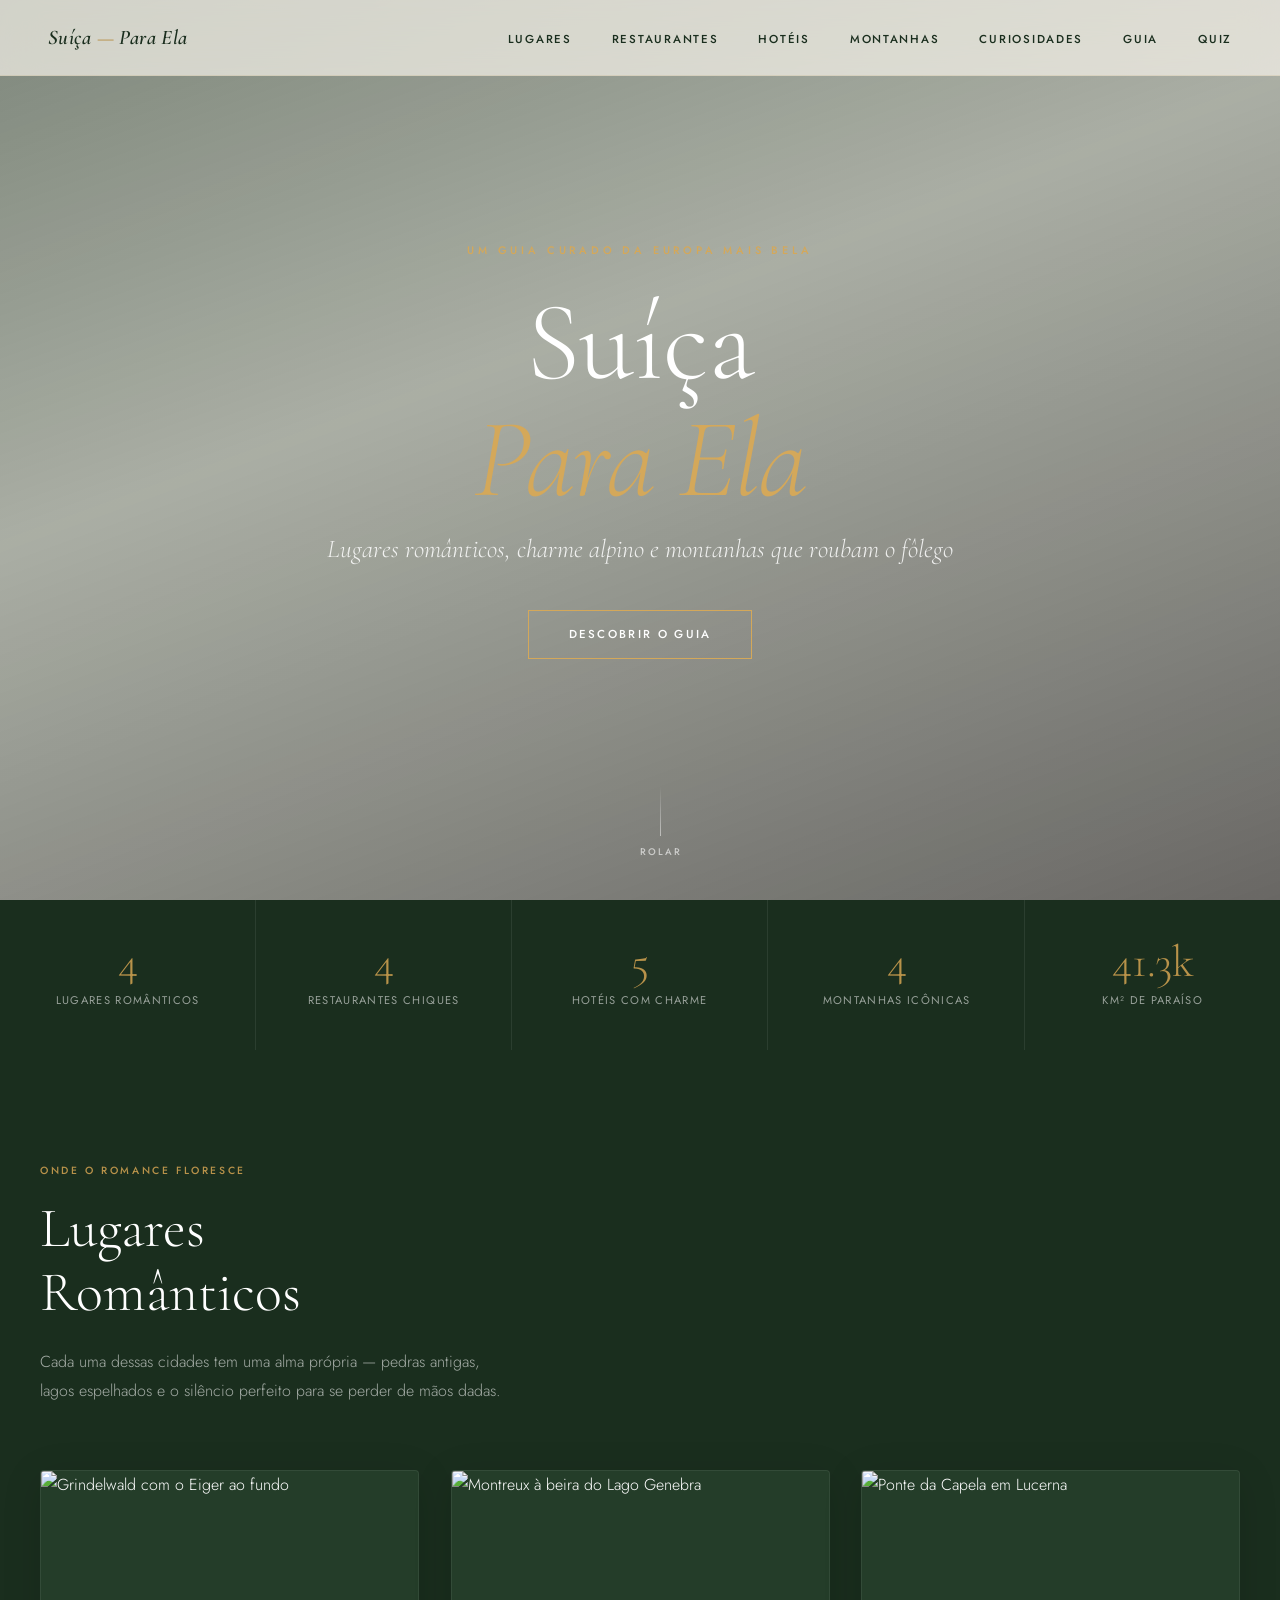
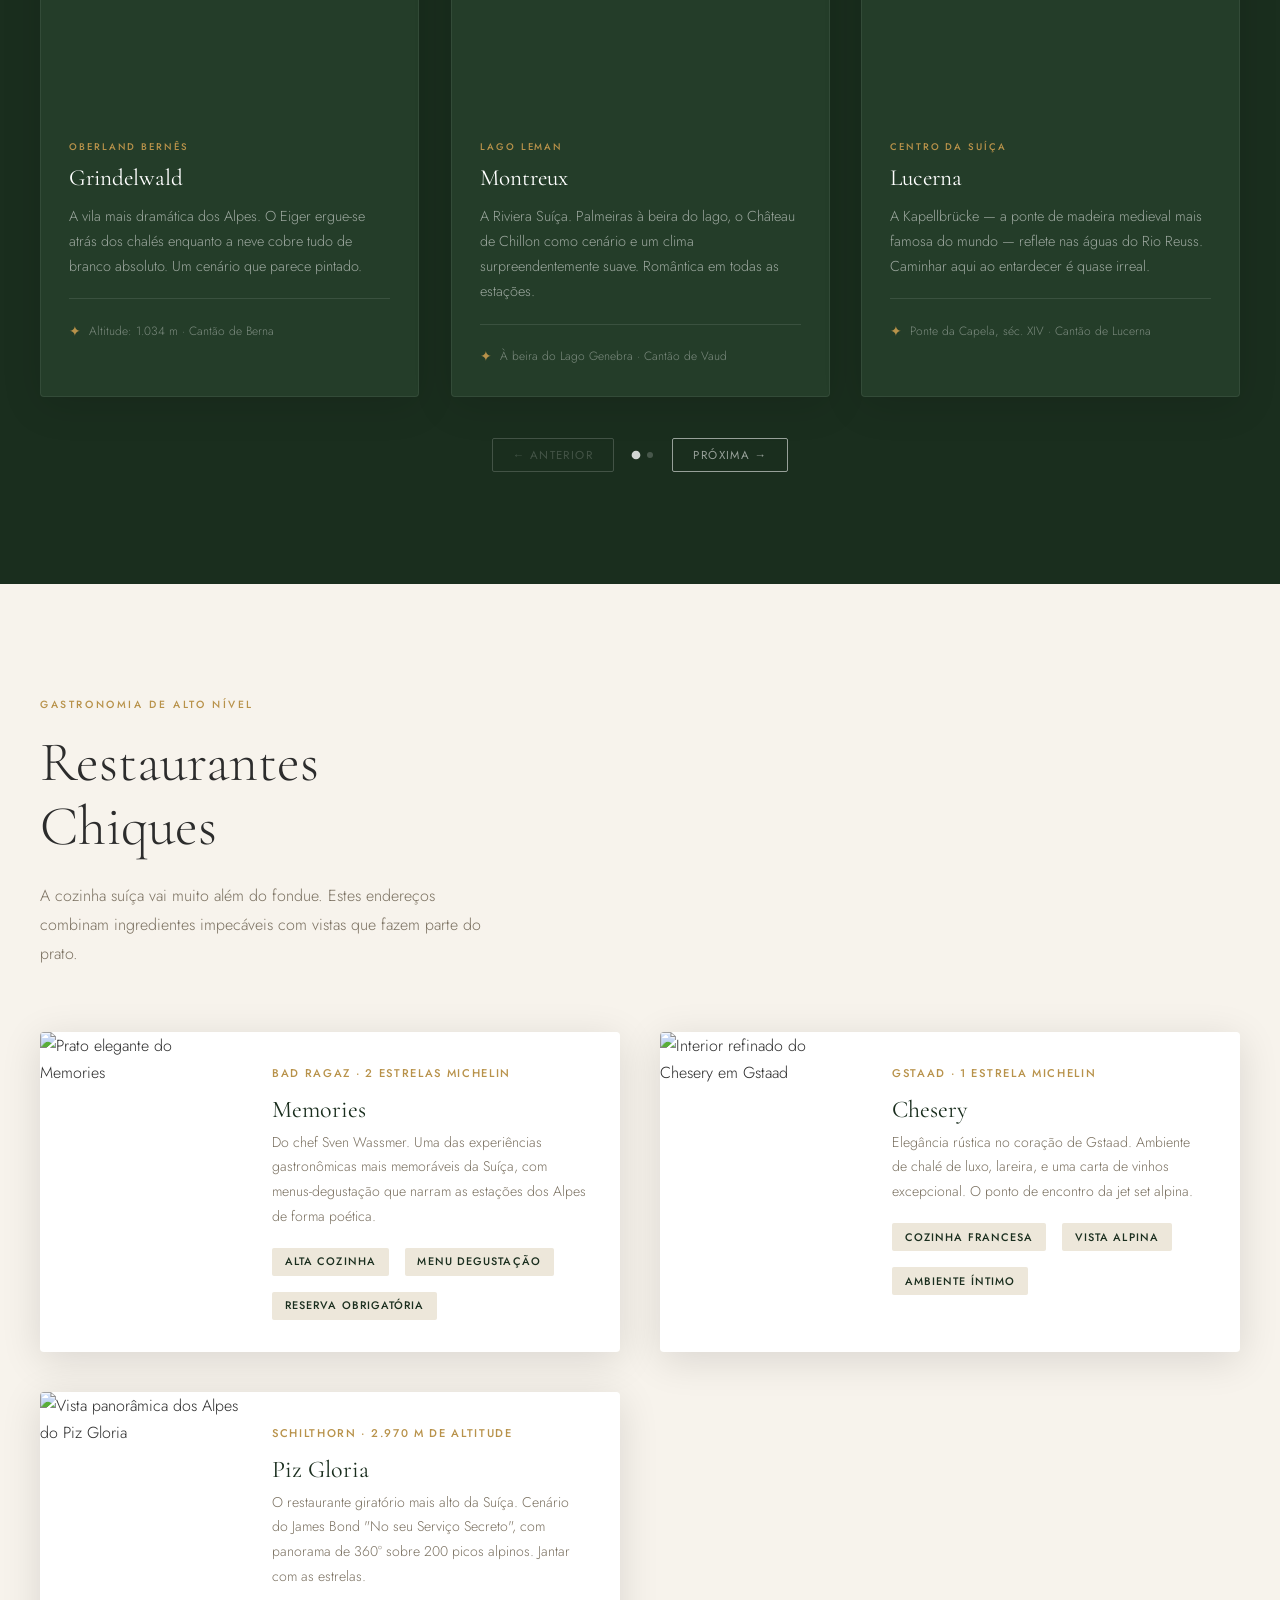
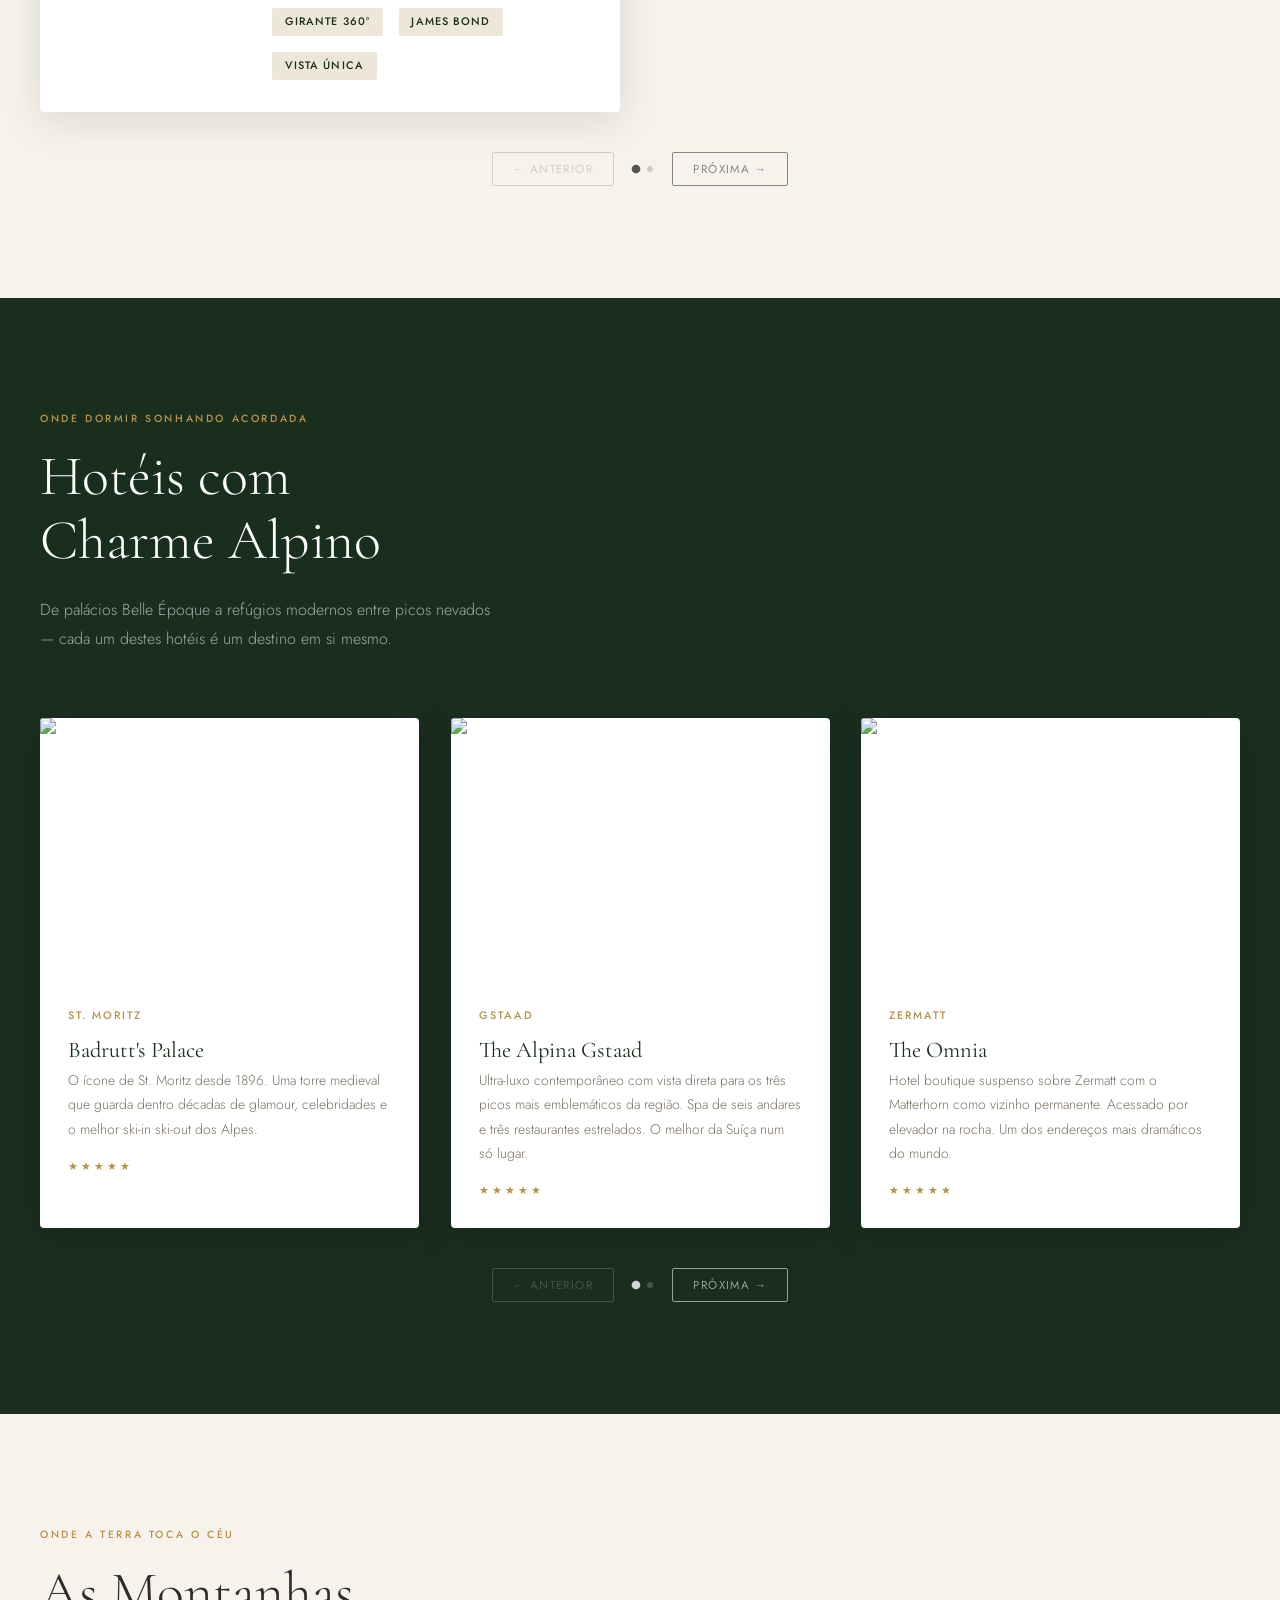
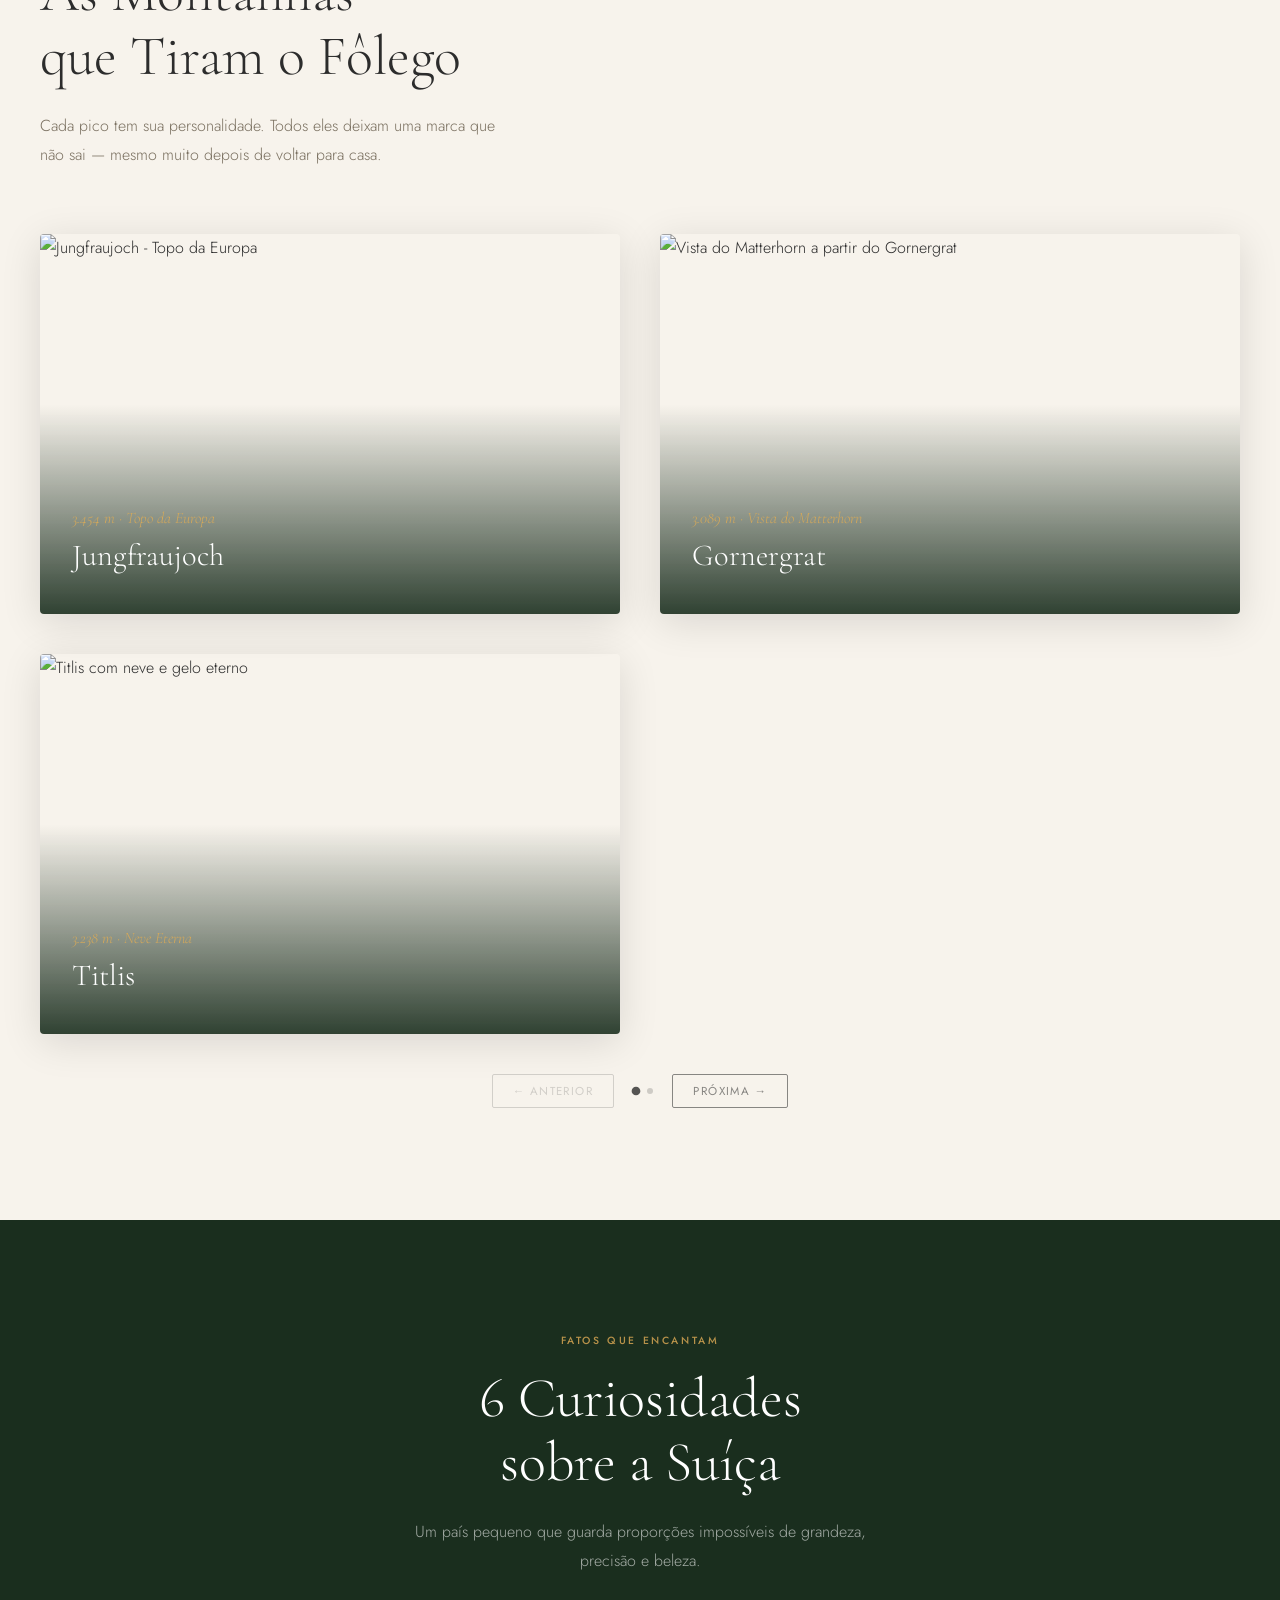
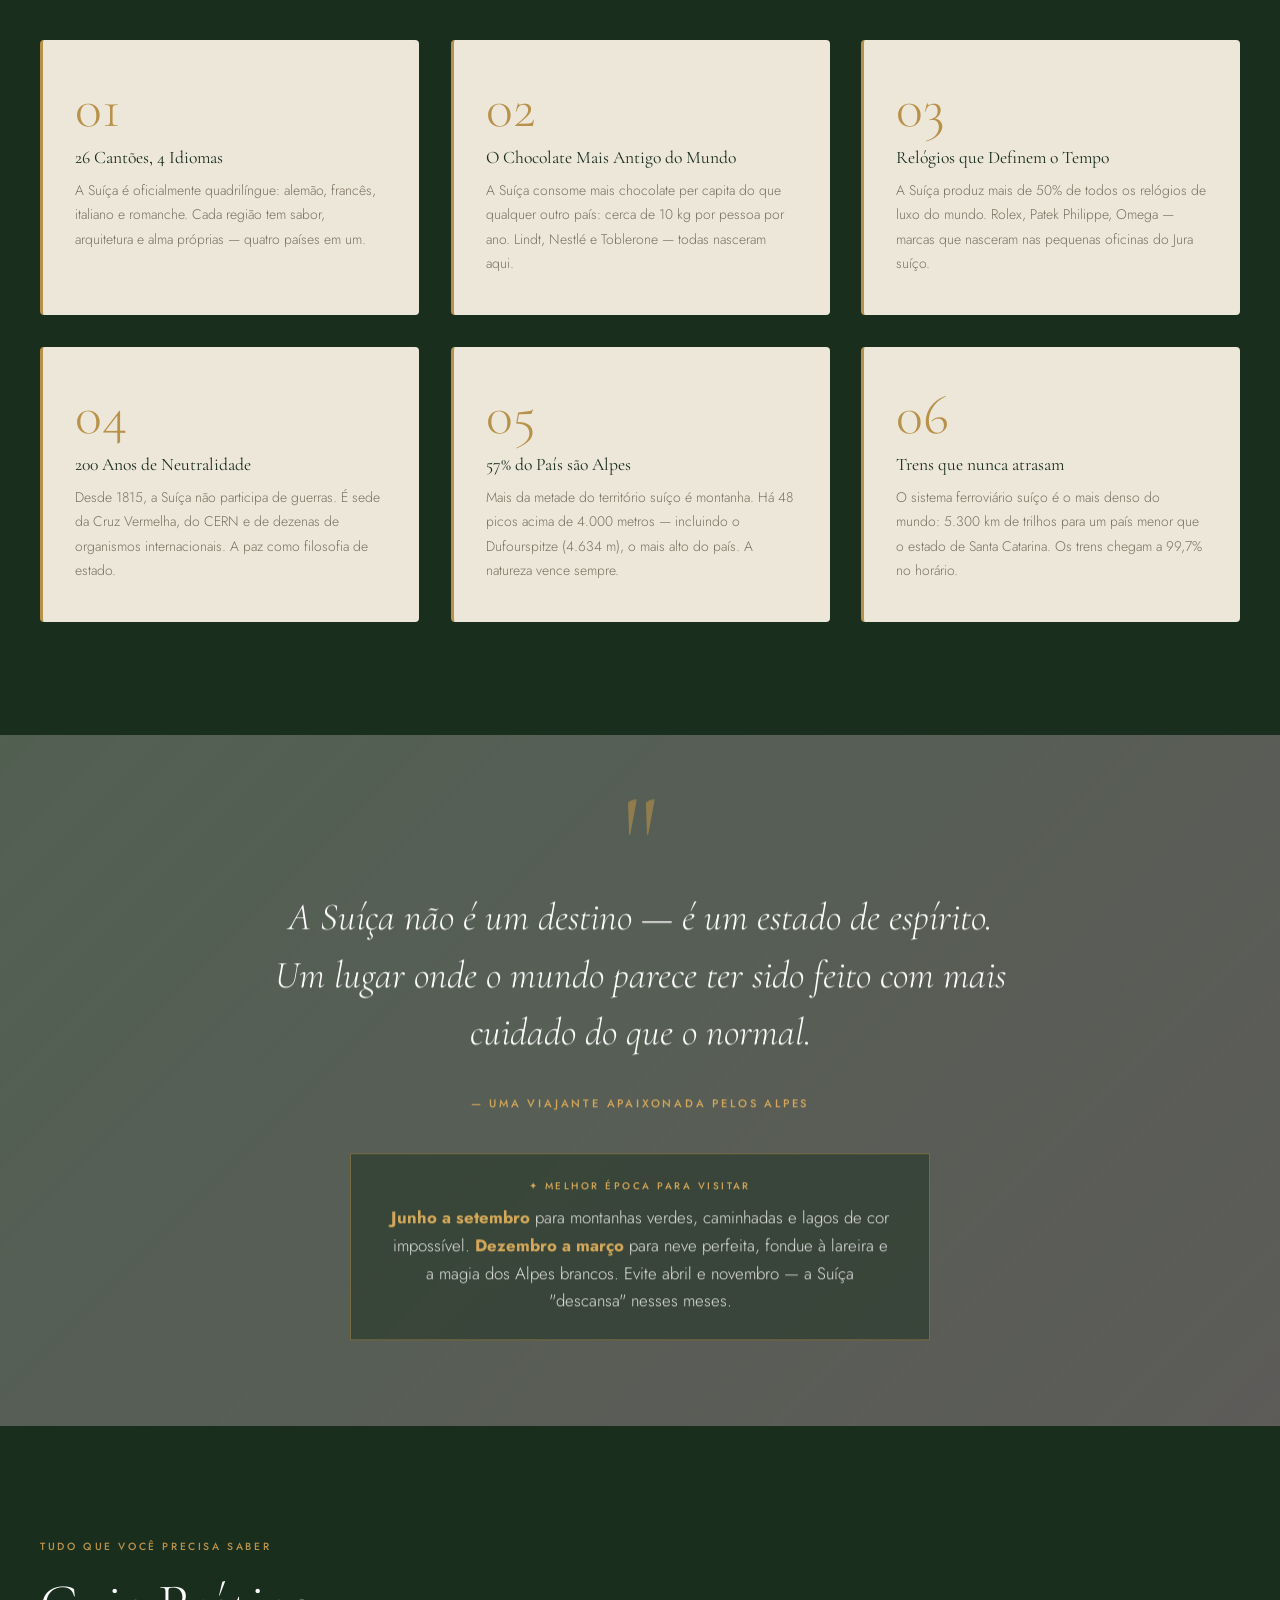
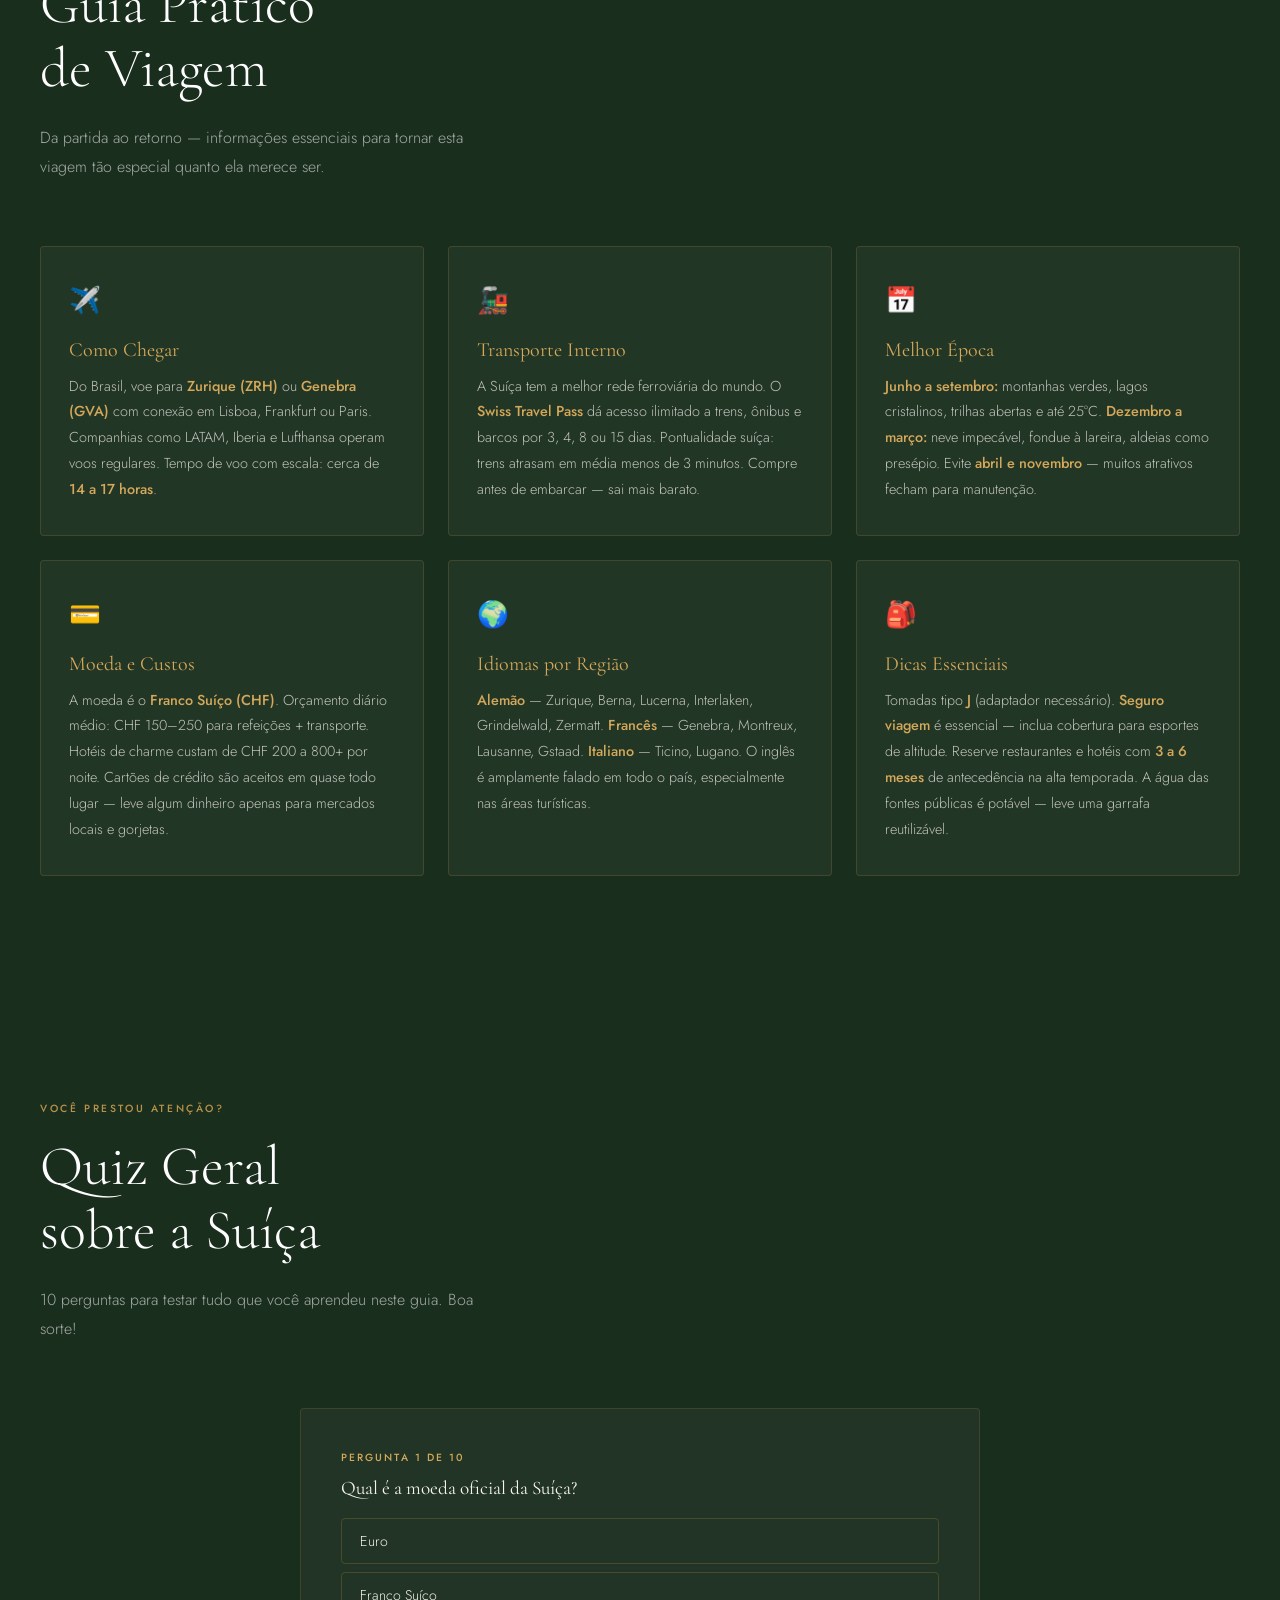
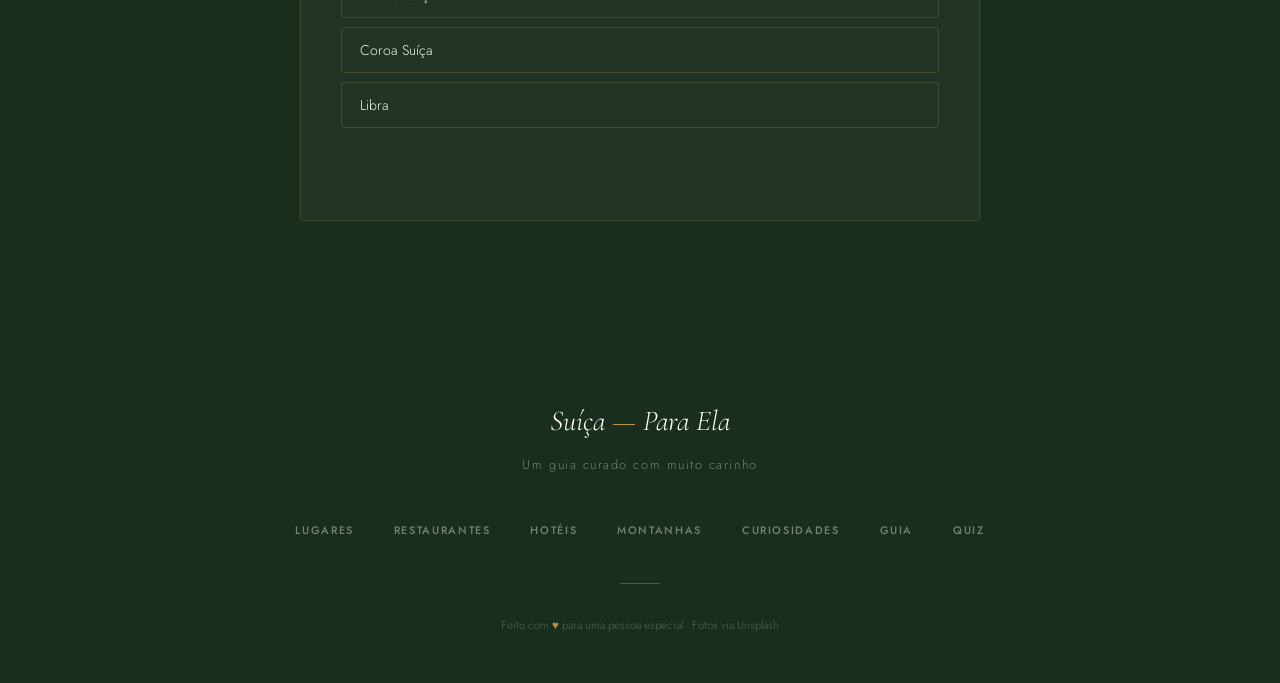
==== commit 9dc6f07a: "feat: restore per-section pagination with 3 items per page - Added pagination controls (prev/next bu" ====
--- a/index.html
+++ b/index.html
@@ -481,6 +481,48 @@
     .section--dark .card-text  { color: rgba(255,255,255,.55); }
     .section--dark .card-detail { border-color: rgba(255,255,255,.1); color: rgba(255,255,255,.4); }
 
+    /* ─── Pagination ────────────────────────────────────── */
+    .pagination-wrap {
+      display: flex;
+      align-items: center;
+      justify-content: center;
+      gap: 1.2rem;
+      margin-top: 2.5rem;
+    }
+    .pagination-btn {
+      background: none;
+      border: 1px solid currentColor;
+      color: inherit;
+      padding: .5rem 1.25rem;
+      font-family: var(--font-body);
+      font-size: .72rem;
+      letter-spacing: .12em;
+      text-transform: uppercase;
+      cursor: pointer;
+      border-radius: 2px;
+      transition: background .2s, color .2s, opacity .2s;
+      opacity: .55;
+    }
+    .pagination-btn:not([disabled]):hover { opacity: 1; }
+    .pagination-btn[disabled] { opacity: .18; cursor: default; pointer-events: none; }
+    .pagination-dots {
+      display: flex;
+      gap: .5rem;
+      align-items: center;
+    }
+    .pagination-dot {
+      width: 6px;
+      height: 6px;
+      border-radius: 50%;
+      background: currentColor;
+      opacity: .2;
+      transition: opacity .25s, transform .25s;
+      cursor: pointer;
+    }
+    .pagination-dot.active { opacity: .8; transform: scale(1.45); cursor: default; }
+    .section--dark .pagination-btn { color: var(--white); }
+    .section--dark .pagination-dot { background: var(--white); }
+
     /* ─── Feature Layout (2 col) ────────────────────────── */
     .feature-grid {
       display: grid;
@@ -632,13 +674,6 @@
     .hotel-card:nth-child(4),
     .hotel-card:nth-child(5) {
       grid-column: span 1;
-    }
-
-    .hotels-grid-bottom {
-      display: grid;
-      grid-template-columns: 1fr 1fr;
-      gap: 2rem;
-      margin-top: 2rem;
     }
 
     .hotel-img {
@@ -1198,7 +1233,6 @@
       .restaurant-body { padding: 1.5rem 1.4rem; }
 
       .hotels-grid { grid-template-columns: 1fr 1fr; gap: 1.4rem; }
-      .hotels-grid-bottom { grid-template-columns: 1fr; gap: 1.4rem; }
       .hotel-body { padding: 1.4rem 1.3rem; }
       .hotel-img { height: 210px; }
 
@@ -1254,7 +1288,6 @@
       .card-title { font-size: 1.3rem; }
 
       .hotels-grid { grid-template-columns: 1fr; gap: 1.25rem; }
-      .hotels-grid-bottom { grid-template-columns: 1fr; gap: 1.25rem; margin-top: 1.25rem; }
       .hotel-img { height: 220px; }
       .facts-grid { grid-template-columns: 1fr; gap: 1rem; }
 
@@ -2084,10 +2117,7 @@
             </div>
           </div>
         </article>
-      </div>
-
-      <!-- Bottom 2 -->
-      <div class="hotels-grid-bottom" style="margin-top: 2rem;">
+
         <!-- Schweizerhof -->
         <article class="hotel-card fade-in fade-in-delay-4" data-place="schweizerhof">
           <div class="hotel-img">
@@ -2130,6 +2160,7 @@
   </section>
 
   <!-- ═══ MONTANHAS ═════════════════════════════════════ -->
+
   <section class="section" id="montanhas">
     <div class="section-inner">
       <div class="section-header fade-in">
@@ -3037,6 +3068,68 @@
       render();
       restart.addEventListener('click', () => { current = 0; score = 0; render(); });
     })();
+
+    /* ── Paginação por Seção ────────────────────────────── */
+    (function initSectionPagination() {
+      const ITEMS_PER_PAGE = 3;
+
+      const sections = [
+        { gridSel: '#lugares .cards-grid',       cardSel: 'article.card' },
+        { gridSel: '#restaurantes .restaurant-list', cardSel: 'article.restaurant-card' },
+        { gridSel: '#hoteis .hotels-grid',        cardSel: 'article.hotel-card' },
+        { gridSel: '#montanhas .mountains-grid',  cardSel: 'article.mountain-card' },
+      ];
+
+      sections.forEach(({ gridSel, cardSel }) => {
+        const grid = document.querySelector(gridSel);
+        if (!grid) return;
+        const cards = Array.from(grid.querySelectorAll(cardSel));
+        if (cards.length <= ITEMS_PER_PAGE) return;
+
+        const totalPages = Math.ceil(cards.length / ITEMS_PER_PAGE);
+        let page = 0;
+
+        function showPage(p) {
+          page = p;
+          cards.forEach((c, i) => {
+            c.style.display = (i >= p * ITEMS_PER_PAGE && i < (p + 1) * ITEMS_PER_PAGE) ? '' : 'none';
+          });
+          prevBtn.disabled = page === 0;
+          nextBtn.disabled = page === totalPages - 1;
+          dots.forEach((d, i) => d.classList.toggle('active', i === page));
+        }
+
+        const wrap = document.createElement('div');
+        wrap.className = 'pagination-wrap';
+
+        const prevBtn = document.createElement('button');
+        prevBtn.className = 'pagination-btn';
+        prevBtn.textContent = '← Anterior';
+        prevBtn.addEventListener('click', () => showPage(page - 1));
+
+        const dotsWrap = document.createElement('div');
+        dotsWrap.className = 'pagination-dots';
+        const dots = Array.from({ length: totalPages }, (_, i) => {
+          const d = document.createElement('span');
+          d.className = 'pagination-dot';
+          d.addEventListener('click', () => showPage(i));
+          dotsWrap.appendChild(d);
+          return d;
+        });
+
+        const nextBtn = document.createElement('button');
+        nextBtn.className = 'pagination-btn';
+        nextBtn.textContent = 'Próxima →';
+        nextBtn.addEventListener('click', () => showPage(page + 1));
+
+        wrap.appendChild(prevBtn);
+        wrap.appendChild(dotsWrap);
+        wrap.appendChild(nextBtn);
+        grid.parentElement.appendChild(wrap);
+
+        showPage(0);
+      });
+    })();
   </script>
 </body>
 </html>
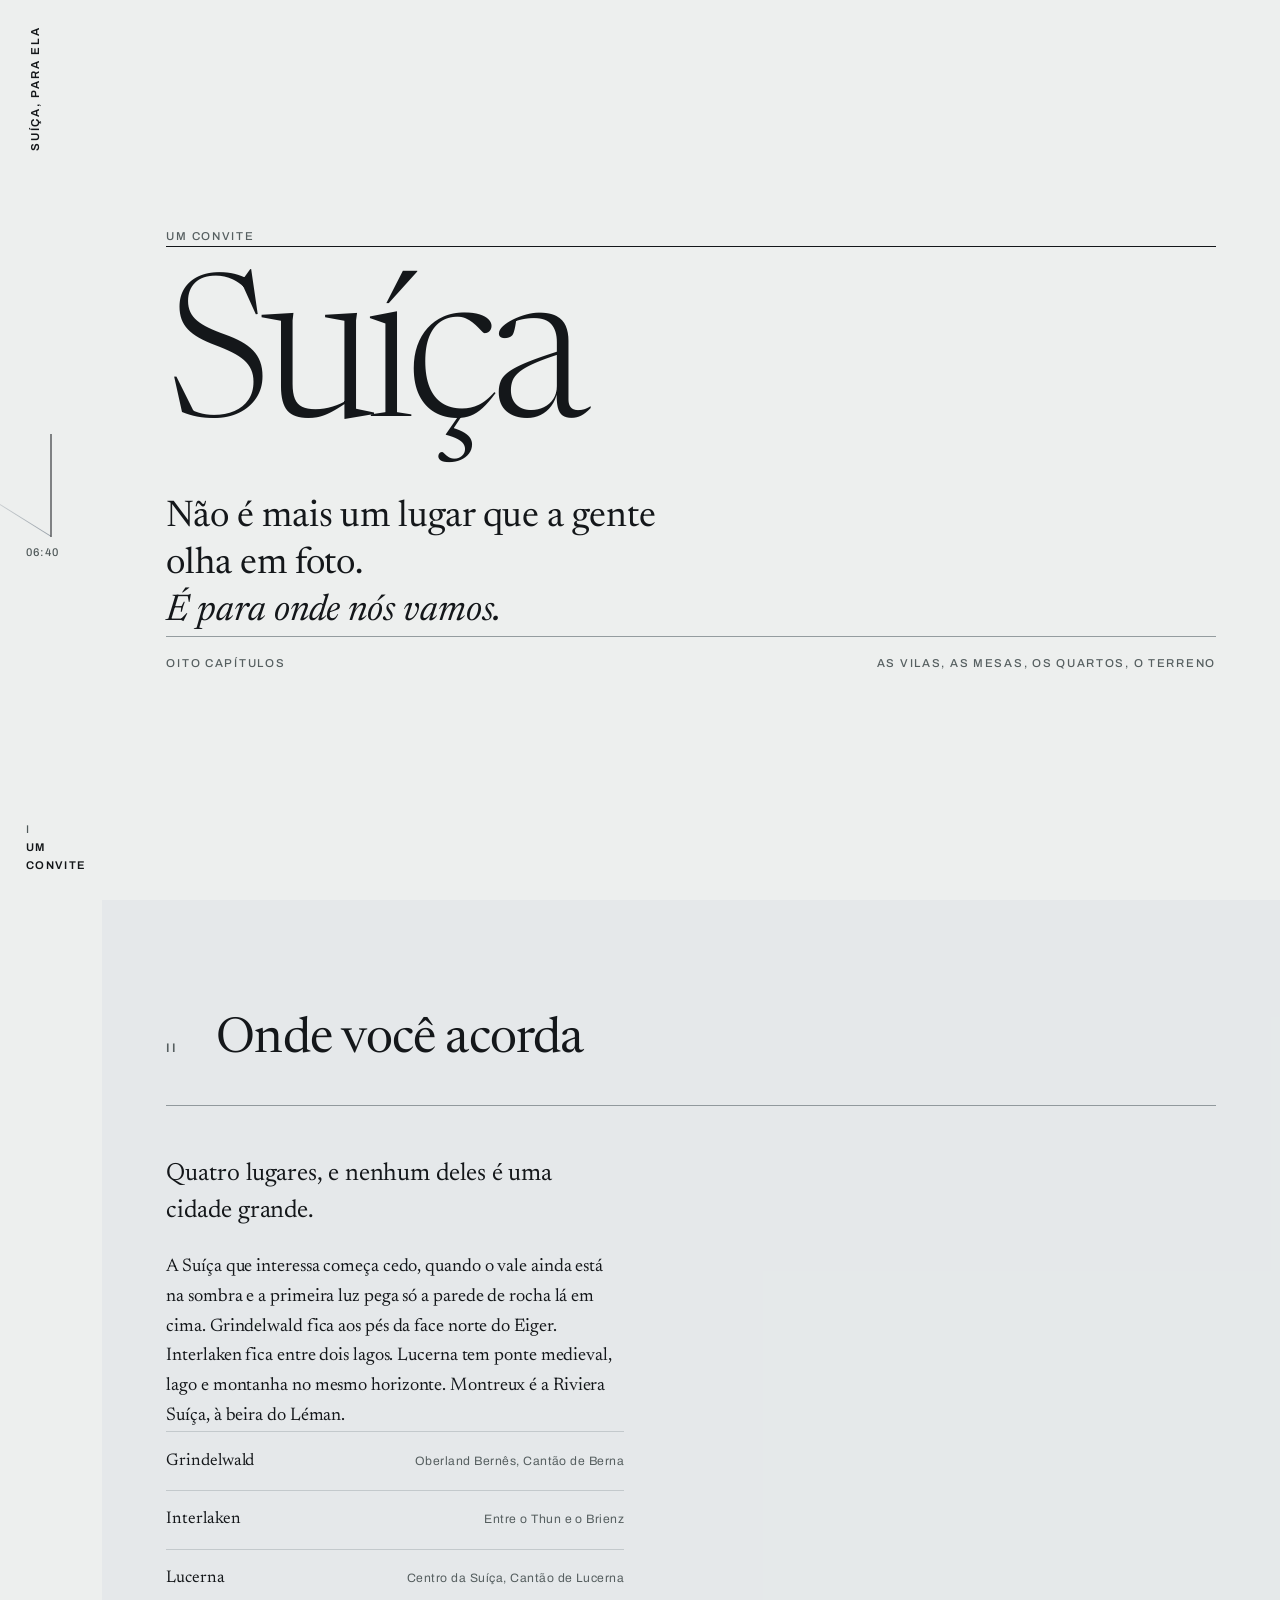
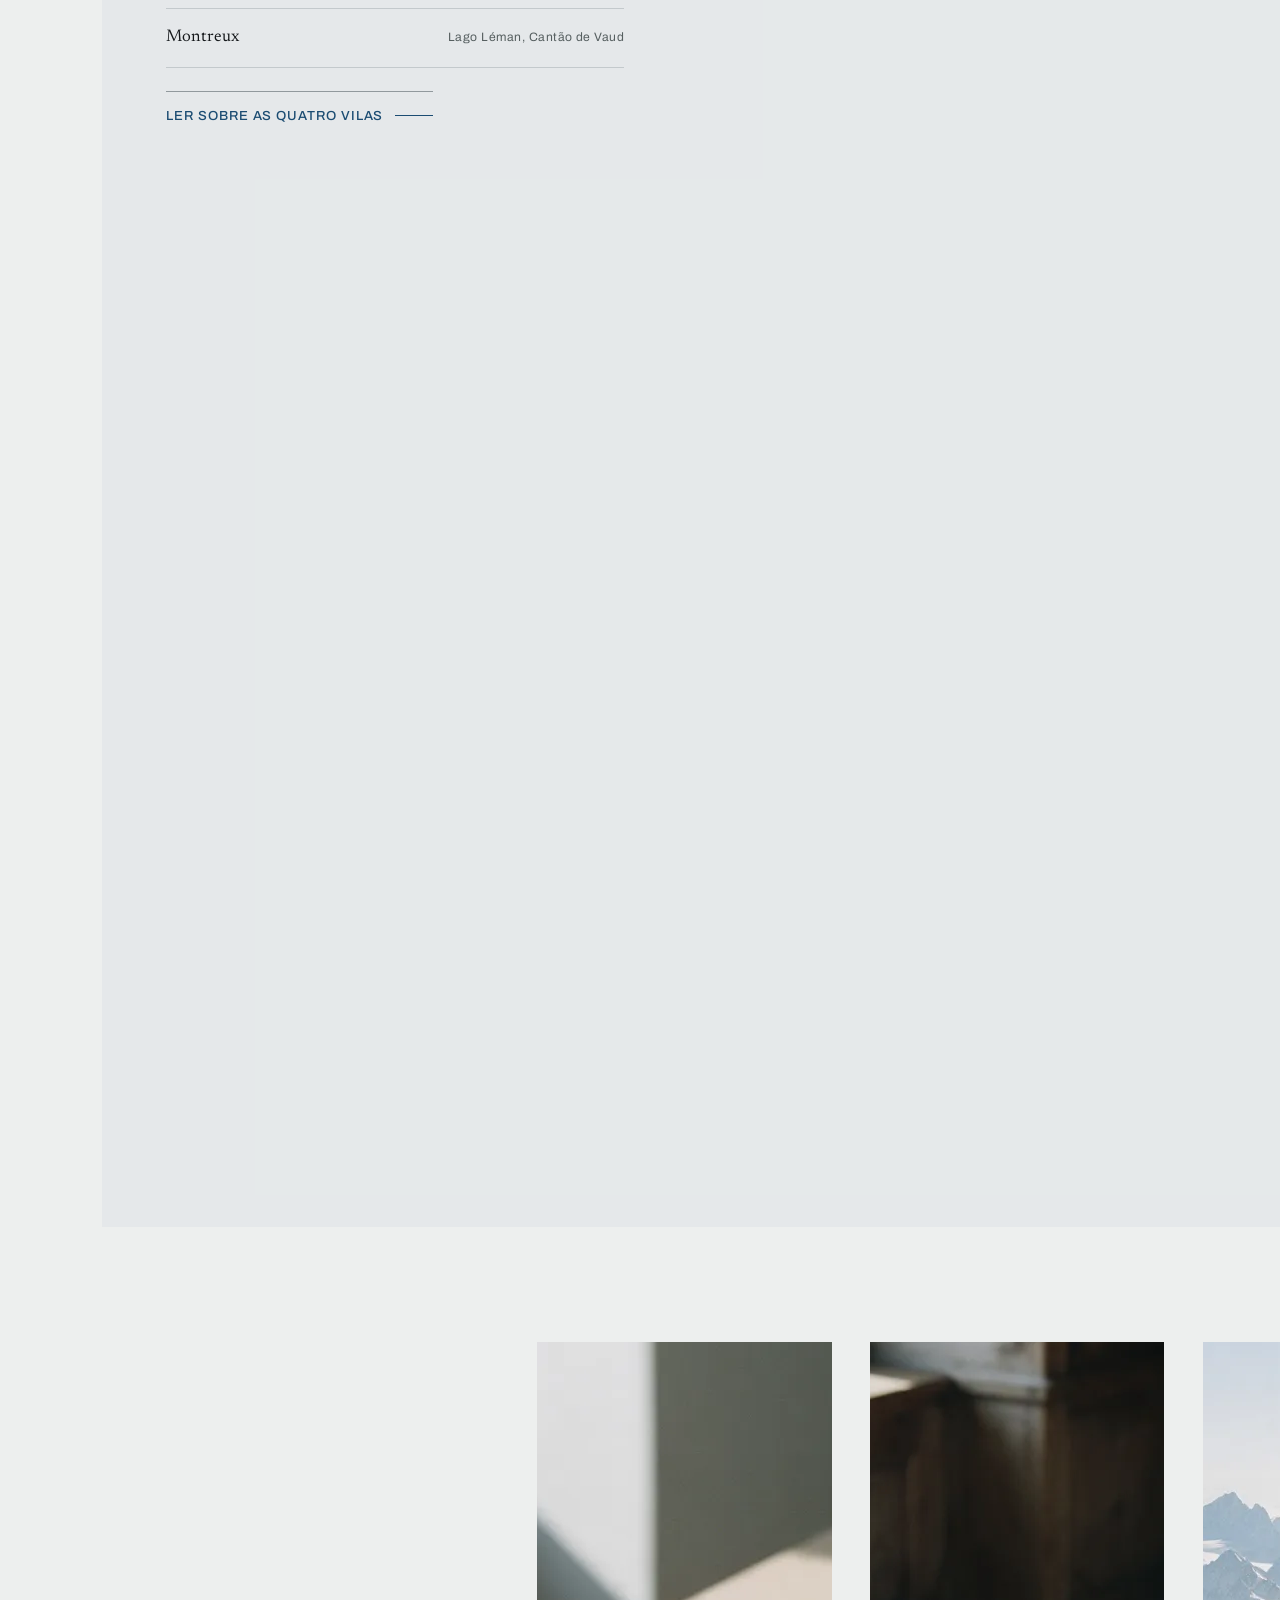
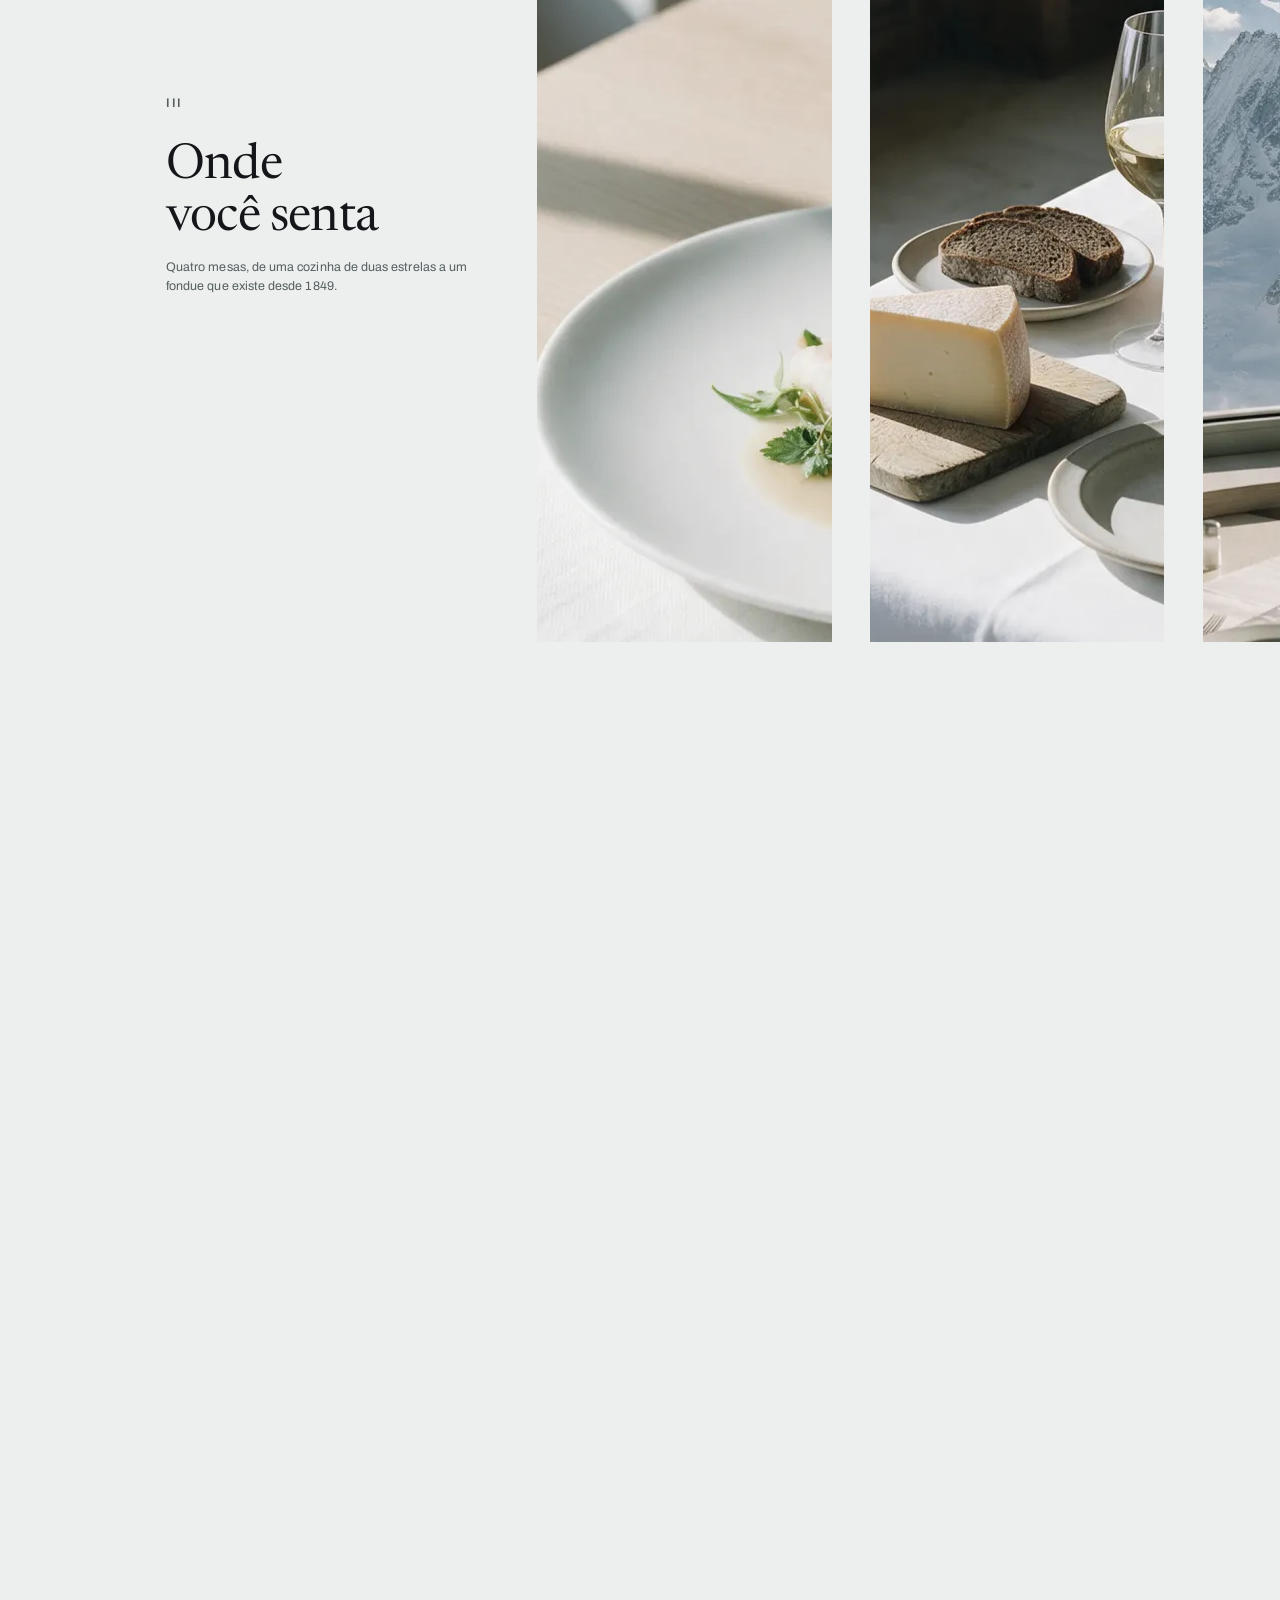
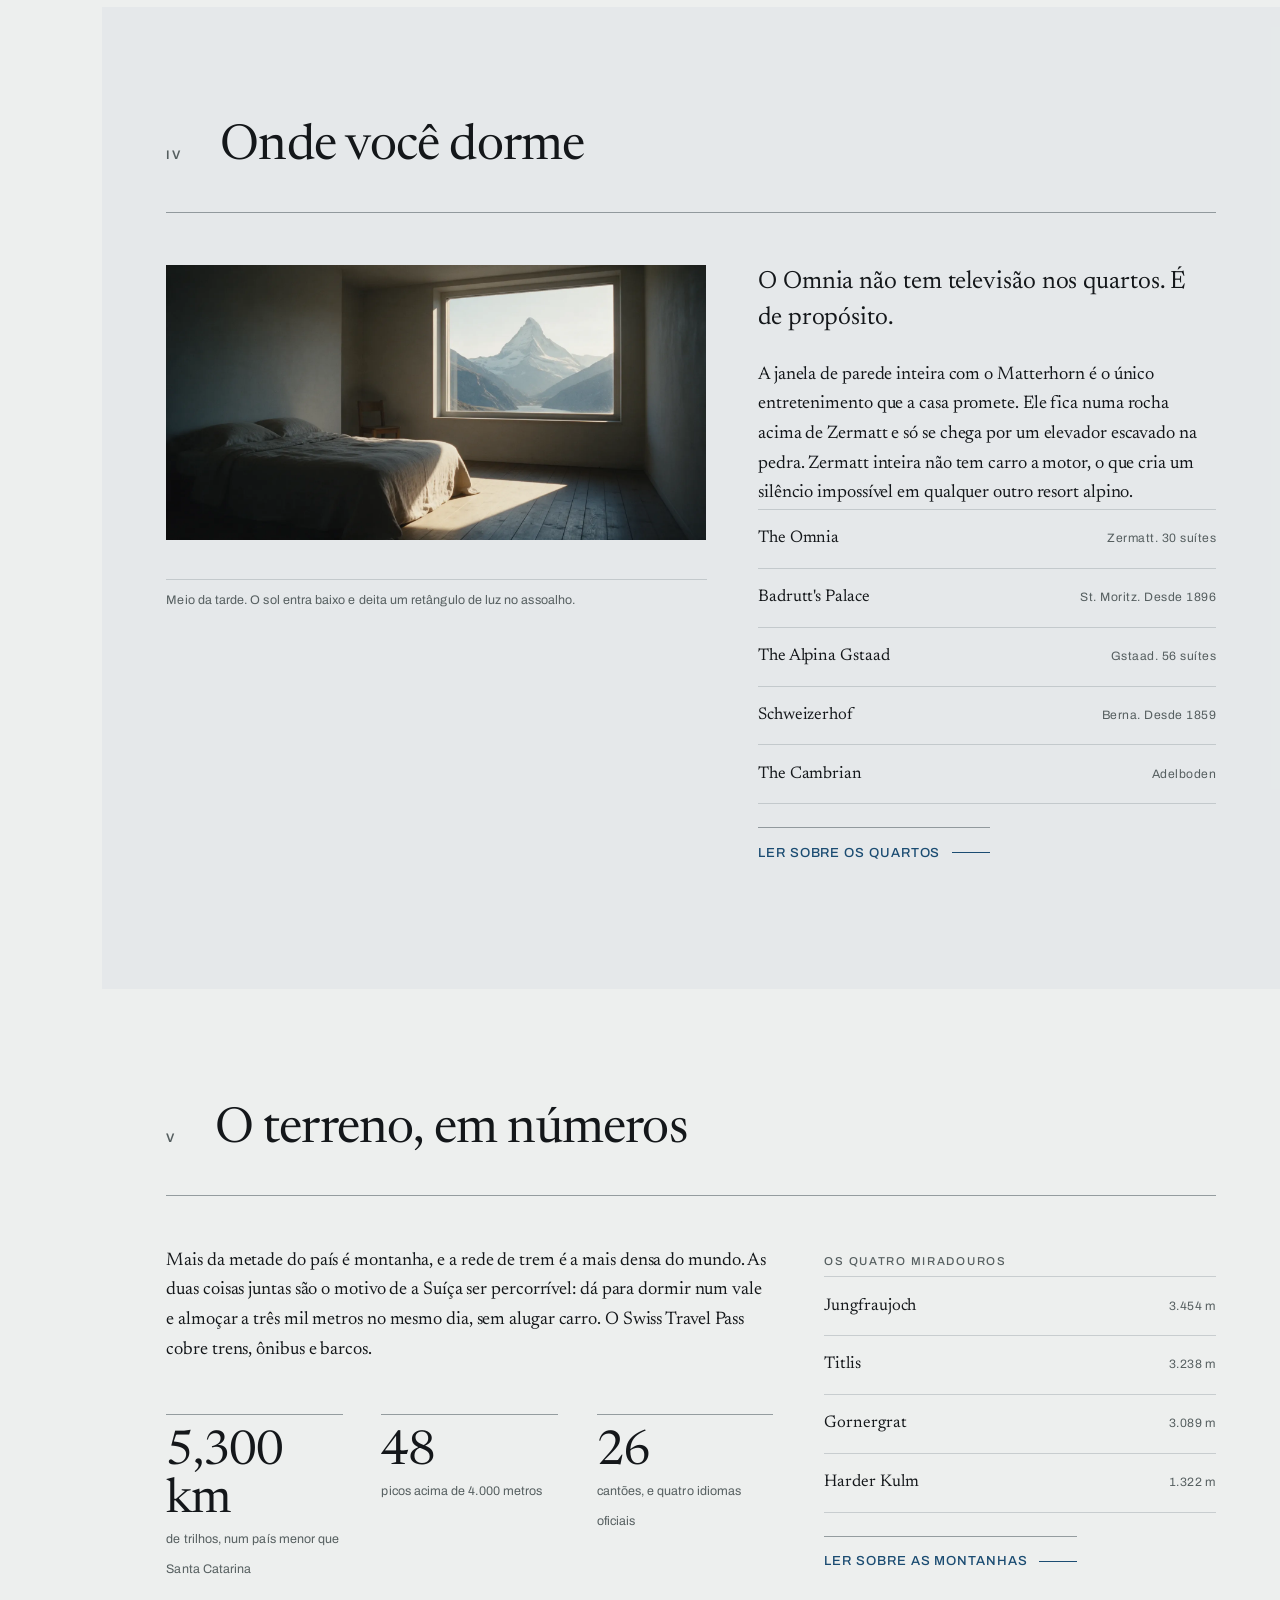
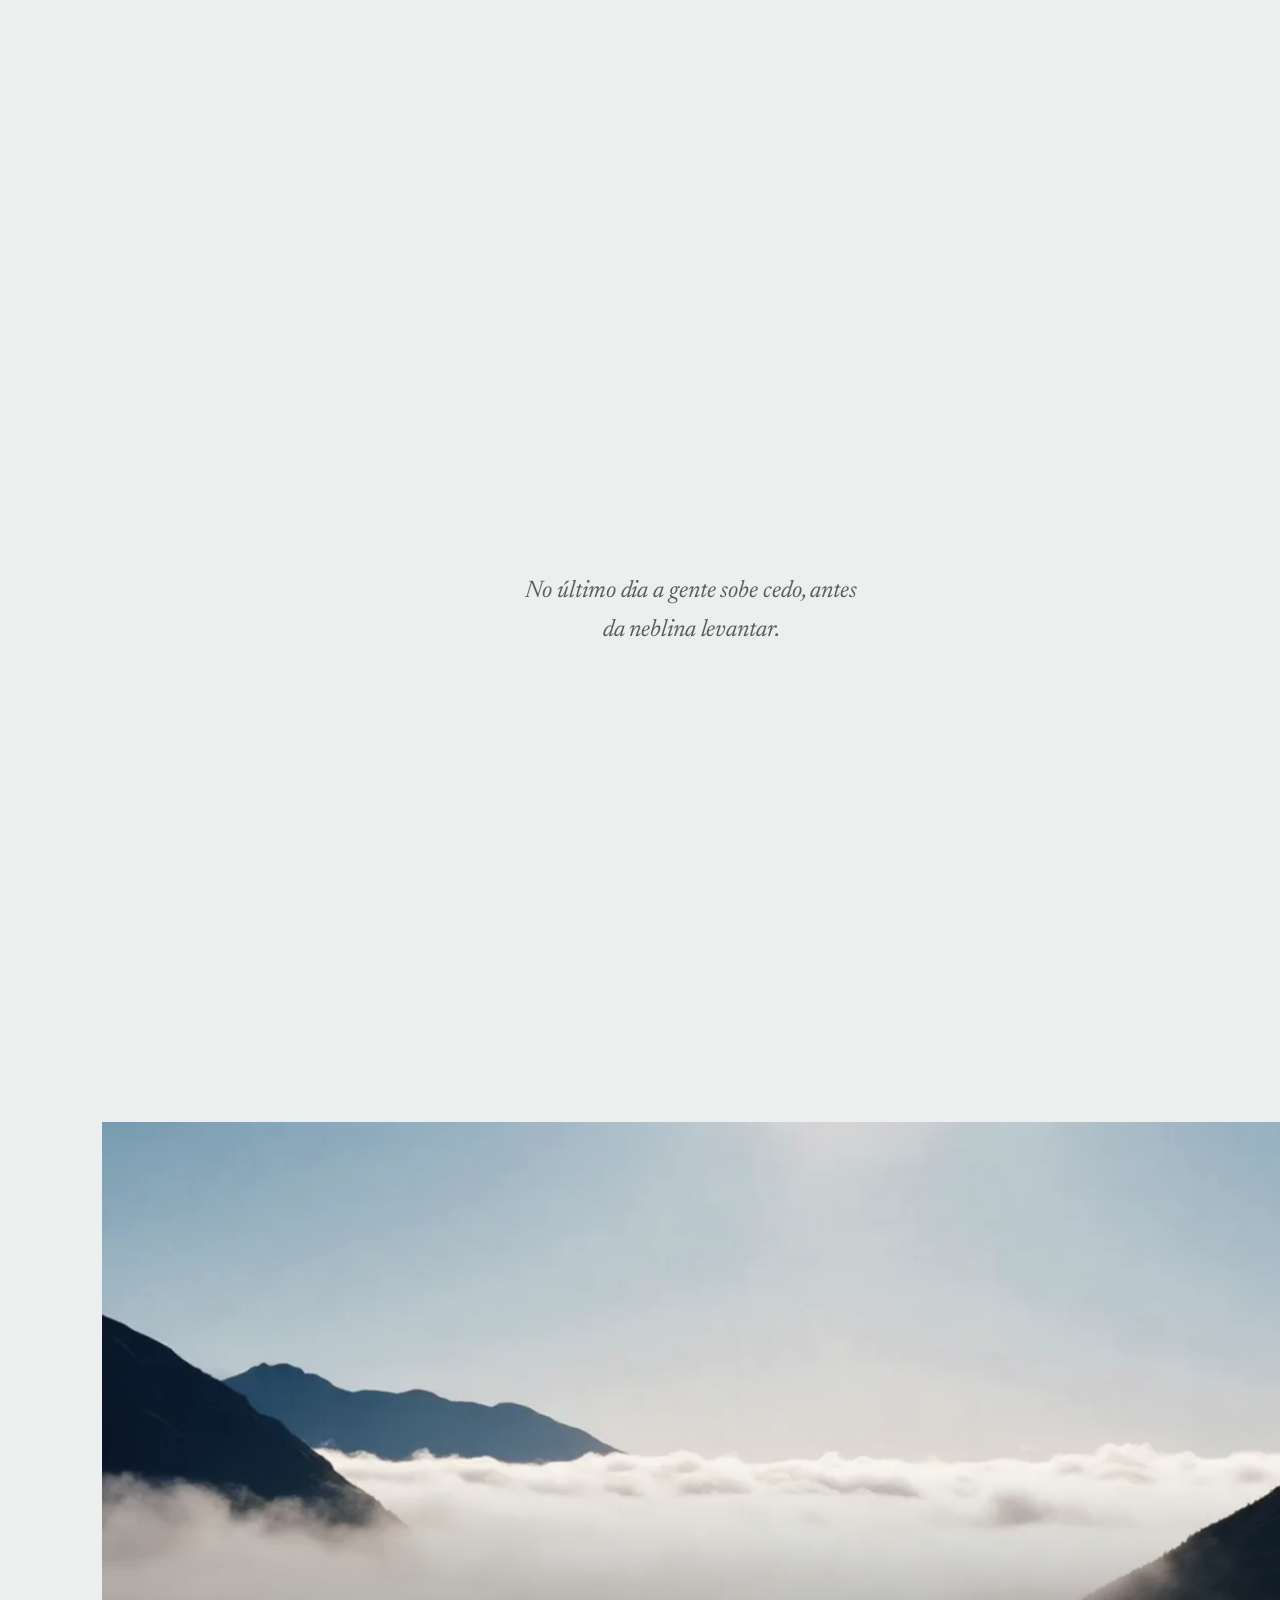
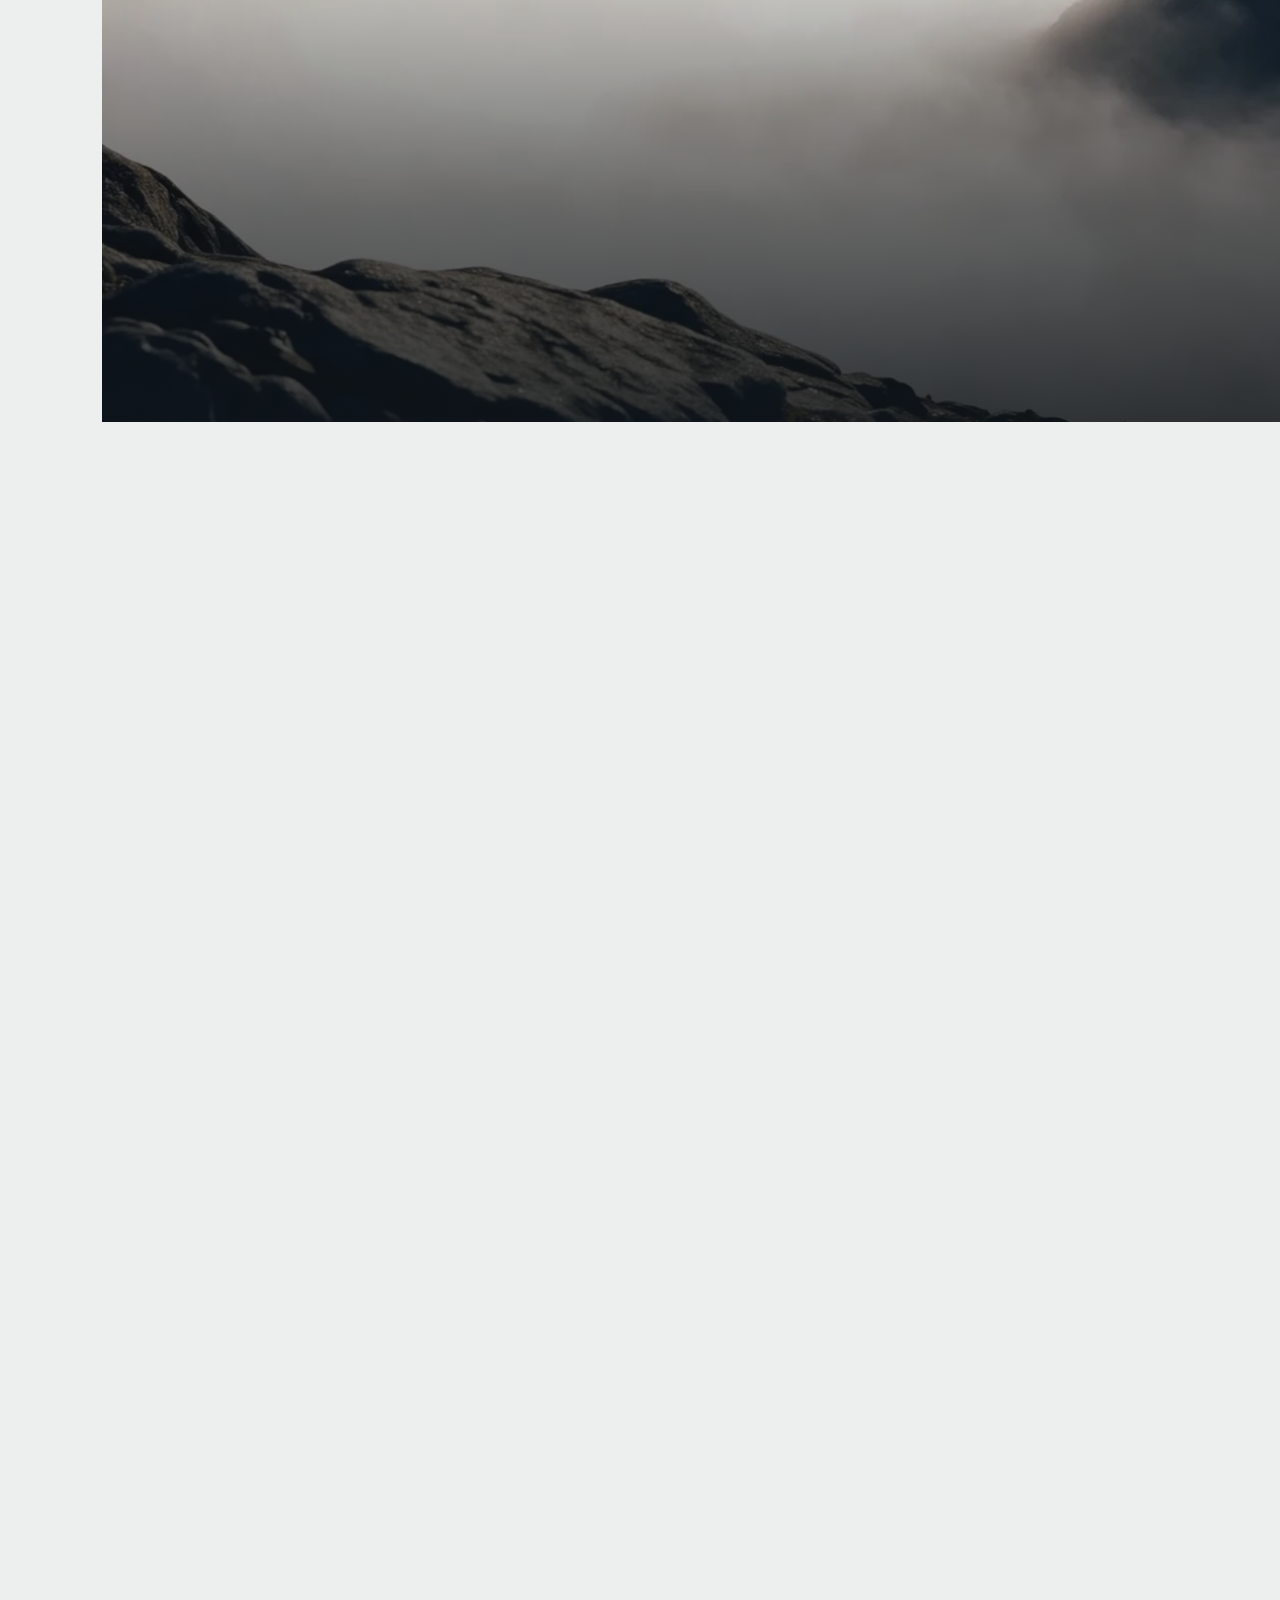
==== commit 248f9f9a: "Reconstrói o site como página de scroll editorial em capítulos Substitui o index.html de seções rolá" ====
--- a/index.html
+++ b/index.html
@@ -1,3135 +1,499 @@
-<!DOCTYPE html>
+<!doctype html>
 <html lang="pt-BR">
 <head>
-  <meta charset="UTF-8" />
-  <meta name="viewport" content="width=device-width, initial-scale=1.0" />
-  <title>Suíça — Para Ela</title>
-  <link rel="preconnect" href="https://fonts.googleapis.com" />
-  <link rel="preconnect" href="https://fonts.gstatic.com" crossorigin />
-  <link href="https://fonts.googleapis.com/css2?family=Cormorant+Garamond:ital,wght@0,300;0,400;0,600;0,700;1,300;1,400;1,600&family=Jost:wght@300;400;500;600&display=swap" rel="stylesheet" />
-
-  <style>
-    /* ─── Reset & Base ─────────────────────────────────── */
-    *, *::before, *::after { box-sizing: border-box; margin: 0; padding: 0; }
-
-    :root {
-      --cream:   #f7f3ec;
-      --cream2:  #ede7da;
-      --forest:  #1a2e1e;
-      --forest2: #243d29;
-      --gold:    #b8924a;
-      --gold2:   #d4a85a;
-      --text:    #2c2c2c;
-      --muted:   #7a7060;
-      --white:   #ffffff;
-      --shadow:  0 8px 40px rgba(0,0,0,.12);
-      --shadow-hover: 0 20px 60px rgba(0,0,0,.22);
-      --radius:  4px;
-      --transition: .4s cubic-bezier(.25,.46,.45,.94);
-    }
-
-    html { scroll-behavior: smooth; }
-
-    body {
-      font-family: 'Jost', sans-serif;
-      font-weight: 300;
-      background: var(--cream);
-      color: var(--text);
-      overflow-x: hidden;
-      line-height: 1.7;
-    }
-
-    img { display: block; width: 100%; object-fit: cover; }
-
-    a { color: inherit; text-decoration: none; }
-
-    /* ─── Typography ────────────────────────────────────── */
-    h1, h2, h3, h4 {
-      font-family: 'Cormorant Garamond', serif;
-      font-weight: 400;
-      line-height: 1.15;
-    }
-
-    .section-label {
-      font-family: 'Jost', sans-serif;
-      font-size: .65rem;
-      font-weight: 500;
-      letter-spacing: .25em;
-      text-transform: uppercase;
-      color: var(--gold);
-      display: block;
-      margin-bottom: 1rem;
-    }
-
-    .section-title {
-      font-size: clamp(2rem, 5vw, 3.5rem);
-      font-weight: 300;
-      margin-bottom: 1.5rem;
-    }
-
-    .section-subtitle {
-      font-size: 1rem;
-      font-weight: 300;
-      color: var(--muted);
-      max-width: 52ch;
-      line-height: 1.8;
-    }
-
-    /* ─── Navigation ────────────────────────────────────── */
-    .nav {
-      position: fixed;
-      top: 0;
-      left: 0;
-      right: 0;
-      z-index: 100;
-      display: flex;
-      align-items: center;
-      justify-content: space-between;
-      padding: 1.25rem 3rem;
-      background: rgba(247, 243, 236, .7);
-      backdrop-filter: blur(18px) saturate(1.4);
-      -webkit-backdrop-filter: blur(18px) saturate(1.4);
-      border-bottom: 1px solid rgba(184,146,74,.15);
-      transition: padding var(--transition), background var(--transition);
-    }
-
-    .nav.scrolled {
-      padding: .9rem 3rem;
-      background: rgba(247, 243, 236, .92);
-    }
-
-    .nav-logo {
-      font-family: 'Cormorant Garamond', serif;
-      font-size: 1.3rem;
-      font-weight: 600;
-      font-style: italic;
-      color: var(--forest);
-      letter-spacing: .02em;
-    }
-
-    .nav-logo span { color: var(--gold); }
-
-    .nav-links {
-      display: flex;
-      gap: 2.5rem;
-      list-style: none;
-    }
-
-    .nav-links a {
-      font-size: .72rem;
-      font-weight: 500;
-      letter-spacing: .15em;
-      text-transform: uppercase;
-      color: var(--forest);
-      position: relative;
-      padding-bottom: 2px;
-      transition: color var(--transition);
-    }
-
-    .nav-links a::after {
-      content: '';
-      position: absolute;
-      bottom: 0;
-      left: 0;
-      width: 0;
-      height: 1px;
-      background: var(--gold);
-      transition: width var(--transition);
-    }
-
-    .nav-links a:hover { color: var(--gold); }
-    .nav-links a:hover::after { width: 100%; }
-
-    .nav-toggle {
-      display: none;
-      flex-direction: column;
-      gap: 5px;
-      cursor: pointer;
-      padding: 8px;
-      background: none;
-      border: none;
-      position: relative;
-      width: 40px;
-      height: 40px;
-      align-items: center;
-      justify-content: center;
-      z-index: 101;
-    }
-
-    .nav-toggle span {
-      display: block;
-      width: 22px;
-      height: 1.5px;
-      background: var(--forest);
-      transform-origin: center;
-      transition: transform .35s cubic-bezier(.65,.05,.36,1),
-                  opacity .25s ease,
-                  background .3s ease;
-    }
-
-    .nav-toggle.active span {
-      background: var(--gold);
-    }
-
-    .nav-toggle.active span:nth-child(1) {
-      transform: translateY(6.5px) rotate(45deg);
-    }
-    .nav-toggle.active span:nth-child(2) {
-      opacity: 0;
-      transform: scaleX(0);
-    }
-    .nav-toggle.active span:nth-child(3) {
-      transform: translateY(-6.5px) rotate(-45deg);
-    }
-
-    /* Scroll progress bar */
-    .scroll-progress {
-      position: fixed;
-      top: 0;
-      left: 0;
-      width: 0%;
-      height: 2px;
-      background: linear-gradient(90deg, var(--gold), var(--gold2));
-      z-index: 200;
-      transition: width .08s linear;
-      box-shadow: 0 0 12px rgba(184,146,74,.4);
-    }
-
-    /* ─── Hero ──────────────────────────────────────────── */
-    .hero {
-      position: relative;
-      height: 100vh;
-      min-height: 600px;
-      display: flex;
-      align-items: center;
-      justify-content: center;
-      overflow: hidden;
-    }
-
-    .hero-bg {
-      position: absolute;
-      inset: -10%;
-      background-image: url('https://picsum.photos/seed/swiss-alps-hero/1800/900');
-      background-size: cover;
-      background-position: center calc(50% + var(--scrollY, 0px));
-      animation: kenburns 20s ease-in-out infinite alternate;
-    }
-
-    @keyframes kenburns {
-      from { transform: scale(1)   translate(0, 0); }
-      to   { transform: scale(1.08) translate(-2%, -1%); }
-    }
-
-    .hero-overlay {
-      position: absolute;
-      inset: 0;
-      background: linear-gradient(
-        160deg,
-        rgba(26, 46, 30, .55) 0%,
-        rgba(26, 46, 30, .35) 40%,
-        rgba(10, 10, 10, .6)  100%
-      );
-    }
-
-    .hero-content {
-      position: relative;
-      text-align: center;
-      color: var(--white);
-      padding: 0 2rem;
-      max-width: 860px;
-    }
-
-    .hero-eyebrow {
-      font-family: 'Jost', sans-serif;
-      font-size: .68rem;
-      font-weight: 500;
-      letter-spacing: .35em;
-      text-transform: uppercase;
-      color: var(--gold2);
-      display: block;
-      margin-bottom: 1.5rem;
-      opacity: 0;
-      transform: translateY(20px);
-      animation: fadeUp .9s .3s forwards;
-    }
-
-    .hero-title {
-      font-size: clamp(3rem, 9vw, 7rem);
-      font-weight: 300;
-      letter-spacing: -.01em;
-      line-height: 1.05;
-      margin-bottom: .5rem;
-      opacity: 0;
-      transform: translateY(30px);
-      animation: fadeUp 1s .5s forwards;
-    }
-
-    .hero-title em {
-      font-style: italic;
-      color: var(--gold2);
-    }
-
-    .hero-subtitle {
-      font-family: 'Cormorant Garamond', serif;
-      font-size: clamp(1.1rem, 2.5vw, 1.6rem);
-      font-weight: 300;
-      font-style: italic;
-      opacity: 0;
-      transform: translateY(20px);
-      animation: fadeUp 1s .7s forwards;
-      margin-bottom: 2.5rem;
-      color: rgba(255,255,255,.85);
-    }
-
-    .hero-cta {
-      display: inline-block;
-      padding: .85rem 2.5rem;
-      border: 1px solid var(--gold2);
-      color: var(--white);
-      font-family: 'Jost', sans-serif;
-      font-size: .72rem;
-      font-weight: 500;
-      letter-spacing: .2em;
-      text-transform: uppercase;
-      transition: background var(--transition), color var(--transition);
-      opacity: 0;
-      animation: fadeUp 1s .9s forwards;
-    }
-
-    .hero-cta:hover {
-      background: var(--gold);
-      border-color: var(--gold);
-    }
-
-    .hero-scroll {
-      position: absolute;
-      bottom: 2.5rem;
-      left: 50%;
-      transform: translateX(-50%);
-      display: flex;
-      flex-direction: column;
-      align-items: center;
-      gap: .5rem;
-      color: rgba(255,255,255,.6);
-      font-size: .6rem;
-      font-weight: 500;
-      letter-spacing: .2em;
-      text-transform: uppercase;
-      animation: fadeUp 1s 1.2s both;
-    }
-
-    .hero-scroll-line {
-      width: 1px;
-      height: 50px;
-      background: linear-gradient(to bottom, transparent, rgba(255,255,255,.5));
-      animation: scrollPulse 2s ease-in-out infinite;
-    }
-
-    @keyframes scrollPulse {
-      0%, 100% { opacity: .4; transform: scaleY(1); }
-      50%       { opacity: 1;  transform: scaleY(1.1); }
-    }
-
-    @keyframes fadeUp {
-      to { opacity: 1; transform: translateY(0); }
-    }
-
-    /* ─── Intro Strip ───────────────────────────────────── */
-    .intro-strip {
-      background: var(--forest);
-      color: var(--white);
-      display: flex;
-      justify-content: center;
-      gap: 0;
-      overflow: hidden;
-    }
-
-    .intro-item {
-      flex: 1;
-      padding: 2.5rem 2rem;
-      text-align: center;
-      border-right: 1px solid rgba(255,255,255,.08);
-      position: relative;
-    }
-
-    .intro-item:last-child { border-right: none; }
-
-    .intro-item-number {
-      font-family: 'Cormorant Garamond', serif;
-      font-size: 2.8rem;
-      font-weight: 300;
-      color: var(--gold);
-      display: block;
-      line-height: 1;
-    }
-
-    .intro-item-label {
-      font-size: .7rem;
-      font-weight: 400;
-      letter-spacing: .12em;
-      text-transform: uppercase;
-      color: rgba(255,255,255,.55);
-      margin-top: .4rem;
-      display: block;
-    }
-
-    /* ─── Section Wrapper ───────────────────────────────── */
-    .section {
-      padding: 7rem 2rem;
-    }
-
-    .section-inner {
-      max-width: 1200px;
-      margin: 0 auto;
-    }
-
-    .section-header {
-      margin-bottom: 4rem;
-    }
-
-    .section-header.centered { text-align: center; }
-    .section-header.centered .section-subtitle { margin: 0 auto; }
-
-    /* ─── Cards Grid ────────────────────────────────────── */
-    .cards-grid {
-      display: grid;
-      grid-template-columns: repeat(auto-fill, minmax(280px, 1fr));
-      gap: 2rem;
-    }
-
-    .card {
-      background: var(--white);
-      border-radius: var(--radius);
-      overflow: hidden;
-      box-shadow: var(--shadow);
-      transition: transform var(--transition), box-shadow var(--transition);
-    }
-
-    .card:hover {
-      transform: translateY(-8px);
-      box-shadow: var(--shadow-hover);
-    }
-
-    .card-img {
-      height: 240px;
-      overflow: hidden;
-    }
-
-    .card-img img {
-      height: 100%;
-      transition: transform .7s ease;
-    }
-
-    .card:hover .card-img img {
-      transform: scale(1.07);
-    }
-
-    .card-body {
-      padding: 1.75rem;
-    }
-
-    .card-tag {
-      font-size: .6rem;
-      font-weight: 500;
-      letter-spacing: .2em;
-      text-transform: uppercase;
-      color: var(--gold);
-      display: block;
-      margin-bottom: .6rem;
-    }
-
-    .card-title {
-      font-size: 1.45rem;
-      font-weight: 400;
-      margin-bottom: .75rem;
-      color: var(--forest);
-    }
-
-    .card-text {
-      font-size: .9rem;
-      color: var(--muted);
-      line-height: 1.75;
-    }
-
-    .card-detail {
-      display: flex;
-      align-items: center;
-      gap: .5rem;
-      margin-top: 1.2rem;
-      padding-top: 1.2rem;
-      border-top: 1px solid var(--cream2);
-      font-size: .75rem;
-      color: var(--muted);
-    }
-
-    .card-detail-icon { color: var(--gold); font-size: .9rem; }
-
-    /* ─── Lugares Românticos (dark section) ─────────────── */
-    .section--dark {
-      background: var(--forest);
-      color: var(--white);
-    }
-
-    .section--dark .section-title { color: var(--white); }
-    .section--dark .section-subtitle { color: rgba(255,255,255,.6); }
-    .section--dark .card {
-      background: var(--forest2);
-      color: var(--white);
-      border: 1px solid rgba(255,255,255,.07);
-    }
-    .section--dark .card-title { color: var(--white); }
-    .section--dark .card-text  { color: rgba(255,255,255,.55); }
-    .section--dark .card-detail { border-color: rgba(255,255,255,.1); color: rgba(255,255,255,.4); }
-
-    /* ─── Pagination ────────────────────────────────────── */
-    .pagination-wrap {
-      display: flex;
-      align-items: center;
-      justify-content: center;
-      gap: 1.2rem;
-      margin-top: 2.5rem;
-    }
-    .pagination-btn {
-      background: none;
-      border: 1px solid currentColor;
-      color: inherit;
-      padding: .5rem 1.25rem;
-      font-family: var(--font-body);
-      font-size: .72rem;
-      letter-spacing: .12em;
-      text-transform: uppercase;
-      cursor: pointer;
-      border-radius: 2px;
-      transition: background .2s, color .2s, opacity .2s;
-      opacity: .55;
-    }
-    .pagination-btn:not([disabled]):hover { opacity: 1; }
-    .pagination-btn[disabled] { opacity: .18; cursor: default; pointer-events: none; }
-    .pagination-dots {
-      display: flex;
-      gap: .5rem;
-      align-items: center;
-    }
-    .pagination-dot {
-      width: 6px;
-      height: 6px;
-      border-radius: 50%;
-      background: currentColor;
-      opacity: .2;
-      transition: opacity .25s, transform .25s;
-      cursor: pointer;
-    }
-    .pagination-dot.active { opacity: .8; transform: scale(1.45); cursor: default; }
-    .section--dark .pagination-btn { color: var(--white); }
-    .section--dark .pagination-dot { background: var(--white); }
-
-    /* ─── Feature Layout (2 col) ────────────────────────── */
-    .feature-grid {
-      display: grid;
-      grid-template-columns: 1fr 1fr;
-      gap: 3rem;
-      align-items: center;
-    }
-
-    .feature-grid.reverse { direction: rtl; }
-    .feature-grid.reverse > * { direction: ltr; }
-
-    .feature-img {
-      border-radius: var(--radius);
-      overflow: hidden;
-      height: 480px;
-      box-shadow: var(--shadow);
-    }
-
-    .feature-img img { height: 100%; }
-
-    .feature-content { padding: 1rem 0; }
-
-    .feature-content .section-title {
-      font-size: clamp(1.8rem, 3.5vw, 2.8rem);
-      margin-top: .5rem;
-    }
-
-    .feature-stars {
-      display: flex;
-      gap: .25rem;
-      margin-top: 1.5rem;
-    }
-
-    .star { color: var(--gold); font-size: .85rem; }
-
-    .feature-badge {
-      display: inline-block;
-      margin-top: 1.5rem;
-      padding: .5rem 1.2rem;
-      border: 1px solid var(--gold);
-      color: var(--gold);
-      font-size: .65rem;
-      font-weight: 500;
-      letter-spacing: .18em;
-      text-transform: uppercase;
-      border-radius: 2px;
-    }
-
-    /* ─── Restaurantes ──────────────────────────────────── */
-    .restaurant-list {
-      display: grid;
-      grid-template-columns: 1fr 1fr;
-      gap: 2.5rem;
-    }
-
-    .restaurant-card {
-      display: grid;
-      grid-template-columns: 200px 1fr;
-      gap: 0;
-      background: var(--white);
-      border-radius: var(--radius);
-      overflow: hidden;
-      box-shadow: var(--shadow);
-      transition: transform var(--transition), box-shadow var(--transition);
-    }
-
-    .restaurant-card:hover {
-      transform: translateY(-6px);
-      box-shadow: var(--shadow-hover);
-    }
-
-    .restaurant-img {
-      height: 100%;
-      min-height: 220px;
-      overflow: hidden;
-    }
-
-    .restaurant-img img { height: 100%; }
-
-    .restaurant-card:hover .restaurant-img img {
-      transform: scale(1.07);
-      transition: transform .7s ease;
-    }
-
-    .restaurant-body {
-      padding: 2rem;
-    }
-
-    .restaurant-name {
-      font-size: 1.5rem;
-      font-weight: 400;
-      color: var(--forest);
-      margin-bottom: .4rem;
-    }
-
-    .restaurant-location {
-      font-size: .7rem;
-      font-weight: 500;
-      letter-spacing: .15em;
-      text-transform: uppercase;
-      color: var(--gold);
-      margin-bottom: .8rem;
-    }
-
-    .restaurant-desc {
-      font-size: .88rem;
-      color: var(--muted);
-      line-height: 1.75;
-    }
-
-    .restaurant-meta {
-      display: flex;
-      gap: 1rem;
-      margin-top: 1.2rem;
-      flex-wrap: wrap;
-    }
-
-    .restaurant-meta span {
-      font-size: .68rem;
-      font-weight: 500;
-      letter-spacing: .1em;
-      text-transform: uppercase;
-      padding: .3rem .8rem;
-      background: var(--cream2);
-      color: var(--forest);
-      border-radius: 2px;
-    }
-
-    /* ─── Hotéis ────────────────────────────────────────── */
-    .hotels-grid {
-      display: grid;
-      grid-template-columns: repeat(3, 1fr);
-      gap: 2rem;
-    }
-
-    .hotel-card {
-      background: var(--white);
-      border-radius: var(--radius);
-      overflow: hidden;
-      box-shadow: var(--shadow);
-      transition: transform var(--transition), box-shadow var(--transition);
-    }
-
-    .hotel-card:hover {
-      transform: translateY(-8px);
-      box-shadow: var(--shadow-hover);
-    }
-
-    .hotel-card:nth-child(4),
-    .hotel-card:nth-child(5) {
-      grid-column: span 1;
-    }
-
-    .hotel-img {
-      height: 260px;
-      overflow: hidden;
-    }
-
-    .hotel-img img {
-      height: 100%;
-      transition: transform .7s ease;
-    }
-
-    .hotel-card:hover .hotel-img img { transform: scale(1.07); }
-
-    .hotel-body { padding: 1.75rem; }
-
-    .hotel-name {
-      font-size: 1.4rem;
-      font-weight: 400;
-      color: var(--forest);
-      margin-bottom: .3rem;
-    }
-
-    .hotel-location {
-      font-size: .68rem;
-      font-weight: 500;
-      letter-spacing: .18em;
-      text-transform: uppercase;
-      color: var(--gold);
-      display: block;
-      margin-bottom: .8rem;
-    }
-
-    .hotel-desc {
-      font-size: .87rem;
-      color: var(--muted);
-      line-height: 1.75;
-    }
-
-    .hotel-stars { display: flex; gap: 3px; margin-top: 1rem; }
-    .hotel-stars .star { font-size: .7rem; }
-
-    /* ─── Montanhas ─────────────────────────────────────── */
-    .mountains-grid {
-      display: grid;
-      grid-template-columns: repeat(2, 1fr);
-      gap: 2.5rem;
-    }
-
-    .mountain-card {
-      position: relative;
-      border-radius: var(--radius);
-      overflow: hidden;
-      height: 380px;
-      cursor: default;
-      box-shadow: var(--shadow);
-    }
-
-    .mountain-card img {
-      height: 100%;
-      transition: transform .9s ease;
-    }
-
-    .mountain-card:hover img { transform: scale(1.07); }
-
-    .mountain-overlay {
-      position: absolute;
-      inset: 0;
-      background: linear-gradient(to top, rgba(26,46,30,.9) 0%, transparent 55%);
-      transition: background var(--transition);
-    }
-
-    .mountain-card:hover .mountain-overlay {
-      background: linear-gradient(to top, rgba(26,46,30,.95) 0%, rgba(26,46,30,.2) 60%);
-    }
-
-    .mountain-content {
-      position: absolute;
-      bottom: 0;
-      left: 0;
-      right: 0;
-      padding: 2rem;
-      color: var(--white);
-    }
-
-    .mountain-altitude {
-      font-family: 'Cormorant Garamond', serif;
-      font-size: 1rem;
-      font-style: italic;
-      color: var(--gold2);
-      display: block;
-      margin-bottom: .4rem;
-    }
-
-    .mountain-name {
-      font-size: 1.9rem;
-      font-weight: 300;
-      margin-bottom: .5rem;
-    }
-
-    .mountain-desc {
-      font-size: .85rem;
-      color: rgba(255,255,255,.65);
-      line-height: 1.7;
-      max-height: 0;
-      overflow: hidden;
-      opacity: 0;
-      transition: max-height .5s ease, opacity .5s ease;
-    }
-
-    .mountain-card:hover .mountain-desc {
-      max-height: 100px;
-      opacity: 1;
-    }
-
-    /* ─── Curiosidades ──────────────────────────────────── */
-    .facts-grid {
-      display: grid;
-      grid-template-columns: repeat(3, 1fr);
-      gap: 2rem;
-    }
-
-    .fact-card {
-      padding: 2.5rem 2rem;
-      background: var(--cream2);
-      border-radius: var(--radius);
-      border-left: 3px solid var(--gold);
-      transition: transform var(--transition), box-shadow var(--transition);
-    }
-
-    .fact-card:hover {
-      transform: translateY(-5px);
-      box-shadow: var(--shadow);
-    }
-
-    .fact-number {
-      font-family: 'Cormorant Garamond', serif;
-      font-size: 3.5rem;
-      font-weight: 300;
-      color: var(--gold);
-      line-height: 1;
-      display: block;
-      margin-bottom: .75rem;
-    }
-
-    .fact-title {
-      font-size: 1.1rem;
-      font-weight: 400;
-      color: var(--forest);
-      margin-bottom: .6rem;
-    }
-
-    .fact-text {
-      font-size: .87rem;
-      color: var(--muted);
-      line-height: 1.75;
-    }
-
-    /* ─── Quote Section ─────────────────────────────────── */
-    .quote-section {
-      position: relative;
-      min-height: 70vh;
-      display: flex;
-      align-items: center;
-      justify-content: center;
-      overflow: hidden;
-    }
-
-    .quote-bg {
-      position: absolute;
-      inset: -8%;
-      background-image: url('https://picsum.photos/seed/swiss-valley-quote/1800/900');
-      background-size: cover;
-      background-position: center calc(30% + var(--scrollY, 0px));
-      animation: kenburns2 18s ease-in-out infinite alternate;
-    }
-
-    @keyframes kenburns2 {
-      from { transform: scale(1)    translate(0, 0); }
-      to   { transform: scale(1.06) translate(1%, -1%); }
-    }
-
-    .quote-overlay {
-      position: absolute;
-      inset: 0;
-      background: linear-gradient(135deg, rgba(26,46,30,.75), rgba(10,10,10,.65));
-    }
-
-    .quote-content {
-      position: relative;
-      text-align: center;
-      color: var(--white);
-      padding: 5rem 2rem;
-      max-width: 800px;
-    }
-
-    .quote-mark {
-      font-family: 'Cormorant Garamond', serif;
-      font-size: 8rem;
-      color: var(--gold);
-      line-height: .5;
-      display: block;
-      margin-bottom: 1rem;
-      opacity: .6;
-    }
-
-    .quote-text {
-      font-family: 'Cormorant Garamond', serif;
-      font-size: clamp(1.5rem, 3.5vw, 2.4rem);
-      font-weight: 300;
-      font-style: italic;
-      line-height: 1.5;
-      margin-bottom: 2rem;
-    }
-
-    .quote-author {
-      font-size: .7rem;
-      font-weight: 500;
-      letter-spacing: .25em;
-      text-transform: uppercase;
-      color: var(--gold2);
-      display: block;
-      margin-bottom: 2.5rem;
-    }
-
-    .quote-tip-box {
-      display: inline-block;
-      padding: 1.5rem 2.5rem;
-      border: 1px solid rgba(184,146,74,.5);
-      background: rgba(26,46,30,.5);
-      backdrop-filter: blur(8px);
-      max-width: 580px;
-    }
-
-    .quote-tip-label {
-      font-size: .62rem;
-      font-weight: 500;
-      letter-spacing: .25em;
-      text-transform: uppercase;
-      color: var(--gold2);
-      display: block;
-      margin-bottom: .6rem;
-    }
-
-    .quote-tip-text {
-      font-size: 1.05rem;
-      color: rgba(255,255,255,.85);
-      line-height: 1.65;
-    }
-
-    /* ─── Footer ─────────────────────────────────────────── */
-    .footer {
-      background: var(--forest);
-      color: rgba(255,255,255,.5);
-      text-align: center;
-      padding: 4rem 2rem 3rem;
-    }
-
-    .footer-logo {
-      font-family: 'Cormorant Garamond', serif;
-      font-size: 1.8rem;
-      font-weight: 300;
-      font-style: italic;
-      color: var(--white);
-      display: block;
-      margin-bottom: .5rem;
-    }
-
-    .footer-logo span { color: var(--gold); }
-
-    .footer-tagline {
-      font-size: .8rem;
-      letter-spacing: .12em;
-      color: rgba(255,255,255,.4);
-      margin-bottom: 2.5rem;
-      display: block;
-    }
-
-    .footer-links {
-      display: flex;
-      justify-content: center;
-      gap: 2.5rem;
-      list-style: none;
-      margin-bottom: 2.5rem;
-    }
-
-    .footer-links a {
-      font-size: .68rem;
-      font-weight: 500;
-      letter-spacing: .15em;
-      text-transform: uppercase;
-      color: rgba(255,255,255,.4);
-      transition: color .3s;
-    }
-
-    .footer-links a:hover { color: var(--gold); }
-
-    .footer-divider {
-      width: 40px;
-      height: 1px;
-      background: rgba(184,146,74,.4);
-      margin: 0 auto 2rem;
-    }
-
-    .footer-copy {
-      font-size: .72rem;
-      color: rgba(255,255,255,.25);
-    }
-
-    .footer-heart { color: var(--gold); }
-
-    /* ─── Fade-in animation (IntersectionObserver) ──────── */
-    .fade-in {
-      opacity: 0;
-      transform: translateY(35px);
-      transition: opacity .8s cubic-bezier(.22,.61,.36,1),
-                  transform .9s cubic-bezier(.22,.61,.36,1);
-      will-change: opacity, transform;
-    }
-
-    .fade-in.visible {
-      opacity: 1;
-      transform: translateY(0);
-    }
-
-    .fade-in-delay-1 { transition-delay: .08s; }
-    .fade-in-delay-2 { transition-delay: .16s; }
-    .fade-in-delay-3 { transition-delay: .24s; }
-    .fade-in-delay-4 { transition-delay: .32s; }
-    .fade-in-delay-5 { transition-delay: .40s; }
-
-    /* ─── Scroll reveal variants ─────────────────────────── */
-    .reveal-left,
-    .reveal-right,
-    .reveal-scale,
-    .reveal-clip {
-      opacity: 0;
-      transition: opacity .9s cubic-bezier(.22,.61,.36,1),
-                  transform 1s cubic-bezier(.22,.61,.36,1),
-                  clip-path 1.1s cubic-bezier(.65,.05,.36,1);
-      will-change: opacity, transform;
-    }
-    .reveal-left  { transform: translateX(-50px); }
-    .reveal-right { transform: translateX(50px); }
-    .reveal-scale { transform: scale(.92); }
-    .reveal-clip  {
-      clip-path: inset(0 100% 0 0);
-      opacity: 1;
-    }
-
-    .reveal-left.visible,
-    .reveal-right.visible,
-    .reveal-scale.visible {
-      opacity: 1;
-      transform: none;
-    }
-    .reveal-clip.visible {
-      clip-path: inset(0 0 0 0);
-    }
-
-    /* ─── Parallax images ────────────────────────────────── */
-    .parallax-img-wrap {
-      overflow: hidden;
-    }
-    .parallax-img {
-      will-change: transform;
-      transition: transform .15s linear;
-    }
-
-    /* ─── Hero parallax helper ───────────────────────────── */
-    .hero-bg,
-    .quote-bg {
-      will-change: transform;
-    }
-
-    /* ─── Animated section divider ───────────────────────── */
-    .section-divider {
-      width: 40px;
-      height: 1px;
-      background: var(--gold);
-      margin: 0 0 1.5rem;
-      transform: scaleX(0);
-      transform-origin: left;
-      transition: transform .9s cubic-bezier(.22,.61,.36,1) .15s;
-    }
-    .section-header.centered .section-divider { margin-left: auto; margin-right: auto; transform-origin: center; }
-    .section-header.visible .section-divider,
-    .section-header.fade-in.visible .section-divider {
-      transform: scaleX(1);
-    }
-
-    /* Reduced motion */
-    @media (prefers-reduced-motion: reduce) {
-      .hero-bg, .quote-bg { animation: none !important; }
-      .parallax-img { transform: none !important; }
-      .fade-in, .reveal-left, .reveal-right, .reveal-scale, .reveal-clip {
-        transition: opacity .3s ease !important;
-        transform: none !important;
-        clip-path: none !important;
+<meta charset="utf-8">
+<meta name="viewport" content="width=device-width, initial-scale=1, viewport-fit=cover">
+<title>Suíça, Para Ela</title>
+<meta name="description" content="Um convite em oito capítulos: as vilas, as mesas, os quartos, o terreno, e o vale que abre no fim da tarde.">
+<link rel="icon" href="data:image/svg+xml,<svg xmlns='http://www.w3.org/2000/svg' viewBox='0 0 32 32'><rect width='32' height='32' fill='%23EDEFEE'/><path d='M4 24 L13 11 L19 19 L23 14 L28 24 Z' fill='%231B4C72'/></svg>">
+<link rel="preconnect" href="https://fonts.googleapis.com">
+<link rel="preconnect" href="https://fonts.gstatic.com" crossorigin>
+<link href="https://fonts.googleapis.com/css2?family=Archivo:wght@400;500;600&family=Newsreader:opsz,wght@6..72,300;6..72,400;6..72,500&display=swap" rel="stylesheet">
+<link rel="stylesheet" href="scrollcraft.css">
+<link rel="stylesheet" href="site.css">
+<style>
+  /* Classes desta página. Nada aqui re-estiliza [data-sc-*]: aquilo é o mecanismo. */
+
+  /* ── Capítulo 1: a folha de rosto ───────────────────────────
+     A gramática de capítulos abre com página de título: tipografia sobre
+     papel, nenhuma mídia acima da dobra. A notícia entra em voz baixa. */
+  /* O capítulo I não leva a padding padrão: ela somava com a altura mínima
+     e empurrava a folha de rosto para fora da dobra. A padding vive aqui
+     dentro, contada pelo border-box. */
+  .chapter--title { padding-block: 0; }
+  .title-page {
+    min-height: 100vh;
+    min-height: 100dvh;
+    display: flex;
+    flex-direction: column;
+    justify-content: center;
+    padding-block: clamp(3rem, 8vw, 7rem);
+  }
+  .title-page__rule { width: 100%; height: 1px; background: currentColor; opacity: .3; }
+  .title-page h1 {
+    font-size: clamp(4.2rem, 2rem + 13vw, 13rem);
+    line-height: .86;
+    letter-spacing: -.045em;
+    font-weight: 300;
+    margin-block: clamp(1.4rem, 3vw, 2.6rem);
+  }
+  .title-page .lede--news {
+    font-size: clamp(1.45rem, 1.1rem + 1.5vw, 2.35rem);
+    line-height: 1.28;
+    max-width: 24ch;
+  }
+  .title-page .lede--news em { font-style: italic; }
+  .title-page__foot {
+    display: flex;
+    flex-wrap: wrap;
+    justify-content: space-between;
+    gap: 1rem 2rem;
+    padding-top: 1.1rem;
+    border-top: var(--rule-strong);
+  }
+  @media (max-width: 700px) {
+    /* O piso de 3.4rem do display é um piso de DESKTOP. */
+    .title-page h1 { font-size: clamp(3rem, 14vw, 4.6rem); }
+  }
+
+  /* ── Capítulo 2: as vilas ─────────────────────────────────── */
+  .media-col { position: relative; overflow: hidden; }
+  .media-col img { width: 100%; height: auto; }
+  .media-col--tall img { aspect-ratio: 3 / 4; object-fit: cover; }
+
+  /* ── Capítulo 3: o trilho de mesas ────────────────────────── */
+  .rail {
+    display: flex;
+    align-items: stretch;
+    gap: clamp(1.4rem, 3vw, 2.8rem);
+    padding-inline: clamp(1.15rem, 5vw, 4rem);
+    height: 100%;
+  }
+  .rail__lead {
+    flex: 0 0 clamp(17rem, 26vw, 24rem);
+    align-self: center;
+  }
+  .rail__item {
+    flex: 0 0 clamp(15rem, 23vw, 21rem);
+    align-self: center;
+    display: flex;
+    flex-direction: column;
+    gap: .85rem;
+  }
+  .rail__item img {
+    width: 100%;
+    aspect-ratio: 3 / 4;
+    object-fit: cover;
+  }
+  /* Etiqueta de museu: fato, nunca argumento de venda. */
+  .rail__item h3 { font-size: 1.32rem; }
+  .rail__item .caption { border-top: var(--rule); padding-top: .55rem; }
+  .rail__note { flex: 0 0 clamp(14rem, 20vw, 18rem); align-self: center; }
+
+  /* ── Capítulo 4: os quartos ───────────────────────────────── */
+  .room-bed { position: relative; overflow: hidden; }
+  .room-bed img { width: 100%; height: auto; will-change: transform; }
+
+  /* ── Capítulo 5: o terreno ────────────────────────────────── */
+  .figure-row {
+    display: grid;
+    gap: clamp(1.4rem, 3vw, 2.4rem);
+    grid-template-columns: repeat(auto-fit, minmax(11rem, 1fr));
+    margin-top: clamp(2rem, 4vw, 3rem);
+  }
+  .figure-row > div { padding-top: .9rem; border-top: var(--rule-strong); }
+  .figure-row .num {
+    display: block;
+    font-family: var(--sc-font-display);
+    font-size: clamp(2.1rem, 1.4rem + 2vw, 3.2rem);
+    line-height: 1;
+    font-variant-numeric: tabular-nums;
+    letter-spacing: -.03em;
+  }
+
+  /* ── Capítulo 6: o silêncio ────────────────────────────────
+     Vazio deliberado, declarado no BRIEF para a verificação não
+     confundir com scroll morto. */
+  .hush {
+    min-height: 88vh;
+    min-height: 88dvh;
+    display: grid;
+    place-items: center;
+    text-align: center;
+  }
+  .hush p {
+    font-size: clamp(1.15rem, 1rem + .7vw, 1.5rem);
+    max-width: 26ch;
+    color: var(--sc-ink-soft);
+    font-style: italic;
+  }
+
+  /* ── Capítulo 7: a montanha, e o colofão que pousa nela ─────
+     O palco NÃO recebe position daqui: o sticky dele é o mecanismo.
+     Escrever `position: relative` numa classe que divide o elemento com
+     [data-sc-stage] desgruda o palco e a página termina em papel vazio. */
+  .chapter--peak { padding-block: 0; }
+  .peak-stage video,
+  .peak-stage .sc-stage__poster {
+    width: 100%; height: 100%;
+    object-fit: cover;
+  }
+  /* Densidade só onde o texto senta, nunca uma cortina no quadro inteiro.
+     Irmã do bloco de texto, não filha dele: a verificação esconde a cópia
+     para fotografar o que está embaixo, e um ::before na cópia sumiria junto. */
+  .peak-scrim {
+    position: absolute;
+    inset: auto 0 0 0;
+    height: 62%;
+    background: linear-gradient(to top,
+      hsl(205 30% 8% / .82) 0%,
+      hsl(205 30% 8% / .58) 38%,
+      hsl(205 30% 8% / 0) 100%);
+    pointer-events: none;
+  }
+  .colophon {
+    position: absolute;
+    inset: auto 0 0 0;
+    padding: clamp(1.6rem, 4vw, 3.2rem) clamp(1.15rem, 5vw, 4rem);
+    color: #F2F5F6;
+  }
+  .colophon__inner {
+    width: min(100%, 78rem);
+    margin-inline: auto;
+    display: grid;
+    gap: clamp(1rem, 2.5vw, 1.8rem);
+  }
+  @media (min-width: 900px) {
+    .colophon__inner { grid-template-columns: minmax(0, 1.3fr) minmax(0, 1fr); align-items: end; }
+  }
+  .colophon p { color: #DCE4E7; max-width: 46ch; }
+  /* Medidos na página composta, no quadro mais claro sob cada linha.
+     Um acento, duas claridades: o passo escuro é do papel, este é da
+     montanha. Mesma matiz, que é o que a regra de um acento permite. */
+  .colophon .label { color: #C3D2D9; }
+  .colophon .go { color: #F2F5F6; border-top-color: hsl(200 30% 80% / .5); }
+  .colophon .link { color: #93BDDD; }
+  .colophon__links { display: flex; flex-wrap: wrap; gap: 1.4rem 2.2rem; }
+</style>
+</head>
+<body>
+
+<span data-sc-progress></span>
+
+<a class="sc-skip" href="#capitulo-1">Ir para o conteúdo</a>
+
+<!-- ── O FÓLIO, que é um relógio de sol ────────────────────────
+     A chrome desta gramática, e o movimento-assinatura desta página.
+     Não navega: informa onde você está no capítulo e em que hora do dia. -->
+<aside class="folio" aria-hidden="true">
+  <span class="folio__mark">Suíça, Para Ela</span>
+  <div class="dial">
+    <span class="dial__shadow"></span>
+    <span class="dial__gnomon"></span>
+    <span class="dial__hour" data-hour>06:40</span>
+  </div>
+  <p class="folio__chapter"><span data-chapter-num>I</span><b data-chapter-name>Um convite</b></p>
+</aside>
+
+<main class="page">
+
+  <!-- ══ I · A NOTÍCIA ══ Descrença. Tipografia sobre papel, zero mídia. -->
+  <section id="capitulo-1" class="chapter chapter--paper chapter--title" data-sc-act="flow"
+           data-chapter="I" data-chapter-title="Um convite">
+    <div class="wrap title-page" data-sc-in data-sc-stagger="80">
+      <span class="label">Um convite</span>
+      <span class="title-page__rule"></span>
+      <h1>Suíça</h1>
+      <!-- A checagem de sentimento acusou "calma" onde o brief pedia
+           "descrença": o nome do país sozinho não é notícia. O standfirst
+           sobe de tamanho e a segunda frase entra em itálico da mesma
+           família, que é como uma revista dá ênfase sem gritar. -->
+      <p class="lede lede--news">Não é mais um lugar que a gente olha em foto.<br><em>É para onde nós vamos.</em></p>
+      <div class="title-page__foot">
+        <span class="label">Oito capítulos</span>
+        <span class="label">As vilas, as mesas, os quartos, o terreno</span>
+      </div>
+    </div>
+  </section>
+
+  <!-- ══ II · AS VILAS ══ Curiosidade. Reveal na coluna de mídia. -->
+  <section class="chapter chapter--tint" data-sc-act="flow"
+           data-chapter="II" data-chapter-title="As vilas">
+    <div class="wrap">
+      <div class="intertitle">
+        <span class="intertitle__num">II</span>
+        <h2 class="display--sm">Onde você acorda</h2>
+      </div>
+
+      <div class="spread spread--text-media">
+        <div class="stack">
+          <p class="lede">Quatro lugares, e nenhum deles é uma cidade grande.</p>
+          <div class="prose">
+            <p>A Suíça que interessa começa cedo, quando o vale ainda está na sombra e a primeira luz pega só a parede de rocha lá em cima. Grindelwald fica aos pés da face norte do Eiger. Interlaken fica entre dois lagos. Lucerna tem ponte medieval, lago e montanha no mesmo horizonte. Montreux é a Riviera Suíça, à beira do Léman.</p>
+          </div>
+          <ul class="ledger">
+            <li><span class="ledger__name">Grindelwald</span><span class="ledger__fact">Oberland Bernês, Cantão de Berna</span></li>
+            <li><span class="ledger__name">Interlaken</span><span class="ledger__fact">Entre o Thun e o Brienz</span></li>
+            <li><span class="ledger__name">Lucerna</span><span class="ledger__fact">Centro da Suíça, Cantão de Lucerna</span></li>
+            <li><span class="ledger__name">Montreux</span><span class="ledger__fact">Lago Léman, Cantão de Vaud</span></li>
+          </ul>
+          <a class="go" href="lugares.html">Ler sobre as quatro vilas</a>
+        </div>
+
+        <div class="stack">
+          <figure class="media-col media-col--tall" data-sc-reveal="up" data-sc-reveal-at="0.12 0.52">
+            <img src="assets/02-vilas-a.webp" width="1200" height="1590"
+                 alt="Vila de chalés de madeira na sombra azul da manhã, com a primeira luz do sol tocando a parede de rocha acima.">
+            <figcaption class="caption">Manhã cedo no Oberland. A fumaça de lenha sobe reta porque ainda não há vento.</figcaption>
+          </figure>
+          <figure class="media-col media-col--tall" data-sc-reveal="up" data-sc-reveal-at="0.32 0.74">
+            <img src="assets/02-vilas-b.webp" width="1200" height="1590"
+                 alt="Cais de pedra num lago alpino de água turquesa, com um barco de passageiros ao longe e montanhas na bruma.">
+            <figcaption class="caption">Meio da manhã no lago. A água fica turquesa sobre o cascalho e azul escuro depois.</figcaption>
+          </figure>
+        </div>
+      </div>
+    </div>
+  </section>
+
+  <!-- ══ III · AS MESAS ══ Prazer. Trilho lateral: lateral lê como leque. -->
+  <section class="chapter chapter--paper" data-sc-act="pan" data-sc-span="2.2"
+           data-chapter="III" data-chapter-title="As mesas">
+    <div data-sc-stage>
+      <div class="rail" data-sc-pan="0.06">
+        <div class="rail__lead stack">
+          <span class="intertitle__num">III</span>
+          <h2 class="display--sm">Onde você senta</h2>
+          <p class="caption">Quatro mesas, de uma cozinha de duas estrelas a um fondue que existe desde 1849.</p>
+        </div>
+
+        <article class="rail__item">
+          <img src="assets/03-mesa-b.webp" width="1200" height="1590"
+               alt="Prato único sobre linho branco: peixe de rio poché com ervas silvestres e um molho claro, na luz de uma janela.">
+          <h3>Memories</h3>
+          <p class="caption">Bad Ragaz. Duas estrelas Michelin.</p>
+        </article>
+
+        <article class="rail__item">
+          <img src="assets/03-mesa.webp" width="1200" height="1590"
+               alt="Mesa posta com toalha branca, queijo alpino numa tábua, pão de centeio e uma panela de cobre ainda fumegando.">
+          <h3>Chesery</h3>
+          <p class="caption">Gstaad. Uma estrela Michelin.</p>
+        </article>
+
+        <article class="rail__item">
+          <img src="assets/03-mesa-c.webp" width="1200" height="1590"
+               alt="Mesa posta junto a uma faixa curva de vidro num restaurante de cume, com picos nevados acima de um mar de nuvens.">
+          <h3>Piz Gloria</h3>
+          <p class="caption">Schilthorn. 2.970 m. Restaurante giratório.</p>
+        </article>
+
+        <article class="rail__item">
+          <img src="assets/03-mesa-d.webp" width="1200" height="1590"
+               alt="Bistrô antigo de painéis escuros, toalhas xadrez vermelhas e um caquelon de ferro com fondue sobre o fogareiro.">
+          <h3>Café du Soleil</h3>
+          <p class="caption">Genebra. Aberto desde 1849.</p>
+        </article>
+
+        <div class="rail__note stack">
+          <p class="caption">Reservas de alta temporada saem com três a seis meses de antecedência.</p>
+          <a class="go" href="restaurantes.html">Ler sobre as mesas</a>
+        </div>
+      </div>
+    </div>
+  </section>
+
+  <!-- ══ IV · OS QUARTOS ══ Intimidade. Parallax dentro da coluna de mídia. -->
+  <section class="chapter chapter--tint" data-sc-act="flow"
+           data-chapter="IV" data-chapter-title="Os quartos">
+    <div class="wrap">
+      <div class="intertitle">
+        <span class="intertitle__num">IV</span>
+        <h2 class="display--sm">Onde você dorme</h2>
+      </div>
+
+      <div class="spread spread--media-text">
+        <figure class="room-bed">
+          <img src="assets/04-camas.webp" width="1800" height="1000"
+               data-sc-parallax="-0.5"
+               alt="Quarto de hotel alpino vazio, cama de linho na sombra e uma janela grande com um pico nevado, com a luz da tarde formando um retângulo no assoalho.">
+          <figcaption class="caption">Meio da tarde. O sol entra baixo e deita um retângulo de luz no assoalho.</figcaption>
+        </figure>
+
+        <div class="stack">
+          <p class="lede">O Omnia não tem televisão nos quartos. É de propósito.</p>
+          <div class="prose">
+            <p>A janela de parede inteira com o Matterhorn é o único entretenimento que a casa promete. Ele fica numa rocha acima de Zermatt e só se chega por um elevador escavado na pedra. Zermatt inteira não tem carro a motor, o que cria um silêncio impossível em qualquer outro resort alpino.</p>
+          </div>
+          <ul class="ledger">
+            <li><span class="ledger__name">The Omnia</span><span class="ledger__fact">Zermatt. 30 suítes</span></li>
+            <li><span class="ledger__name">Badrutt's Palace</span><span class="ledger__fact">St. Moritz. Desde 1896</span></li>
+            <li><span class="ledger__name">The Alpina Gstaad</span><span class="ledger__fact">Gstaad. 56 suítes</span></li>
+            <li><span class="ledger__name">Schweizerhof</span><span class="ledger__fact">Berna. Desde 1859</span></li>
+            <li><span class="ledger__name">The Cambrian</span><span class="ledger__fact">Adelboden</span></li>
+          </ul>
+          <a class="go" href="hoteis.html">Ler sobre os quartos</a>
+        </div>
+      </div>
+    </div>
+  </section>
+
+  <!-- ══ V · O TERRENO ══ Certeza. Números reais, tirados do conteúdo do site. -->
+  <section class="chapter chapter--paper" data-sc-act="flow"
+           data-chapter="V" data-chapter-title="O terreno">
+    <div class="wrap">
+      <div class="intertitle">
+        <span class="intertitle__num">V</span>
+        <h2 class="display--sm">O terreno, em números</h2>
+      </div>
+
+      <div class="spread spread--wide-text">
+        <div class="stack">
+          <div class="prose">
+            <p>Mais da metade do país é montanha, e a rede de trem é a mais densa do mundo. As duas coisas juntas são o motivo de a Suíça ser percorrível: dá para dormir num vale e almoçar a três mil metros no mesmo dia, sem alugar carro. O Swiss Travel Pass cobre trens, ônibus e barcos.</p>
+          </div>
+          <div class="figure-row" data-sc-in data-sc-stagger="70">
+            <div>
+              <span class="num"><span data-sc-count="0 5,300">0</span> km</span>
+              <span class="caption">de trilhos, num país menor que Santa Catarina</span>
+            </div>
+            <div>
+              <span class="num"><span data-sc-count="0 48">0</span></span>
+              <span class="caption">picos acima de 4.000 metros</span>
+            </div>
+            <div>
+              <span class="num"><span data-sc-count="0 26">0</span></span>
+              <span class="caption">cantões, e quatro idiomas oficiais</span>
+            </div>
+          </div>
+        </div>
+
+        <div class="stack">
+          <span class="label">Os quatro miradouros</span>
+          <ul class="ledger">
+            <li><span class="ledger__name">Jungfraujoch</span><span class="ledger__fact">3.454 m</span></li>
+            <li><span class="ledger__name">Titlis</span><span class="ledger__fact">3.238 m</span></li>
+            <li><span class="ledger__name">Gornergrat</span><span class="ledger__fact">3.089 m</span></li>
+            <li><span class="ledger__name">Harder Kulm</span><span class="ledger__fact">1.322 m</span></li>
+          </ul>
+          <a class="go" href="montanhas.html">Ler sobre as montanhas</a>
+        </div>
+      </div>
+    </div>
+  </section>
+
+  <!-- ══ VI · O SILÊNCIO ══ Expectativa.
+       Vazio AUTORAL. Registrado no BRIEF.md para a verificação não
+       reportar como scroll morto. É o que faz o capítulo VII funcionar. -->
+  <section class="chapter chapter--paper" data-sc-act="flow"
+           data-chapter="VI" data-chapter-title="Silêncio">
+    <div class="wrap hush">
+      <p>No último dia a gente sobe cedo, antes da neblina levantar.</p>
+    </div>
+  </section>
+
+  <!-- ══ VII · A MONTANHA ══ Espanto, e depois resolução.
+       O pico. O único clipe da página, o maior span, e nenhuma palavra
+       sobre a imagem até a neblina ter ido embora. O colofão pousa no
+       fim e SUSTENTA: cue de um valor só, no último ato da página. -->
+  <section class="chapter chapter--peak" data-sc-act="scrub" data-sc-span="3.4" data-sc-dwell="0.42"
+           data-chapter="VII" data-chapter-title="A montanha">
+    <div data-sc-stage class="peak-stage">
+      <!-- O poster é o primeiro quadro do próprio clipe, não uma geração
+           parecida: qualquer diferença aparece como salto quando o vídeo pinta.
+           Retrato e paisagem são clipes distintos, então os posters também. -->
+      <picture>
+        <source media="(max-width: 860px)" srcset="assets/07-peak-poster-m.webp">
+        <img class="sc-stage__poster" src="assets/07-peak-poster.webp" alt="">
+      </picture>
+      <video data-sc-scrub
+             data-sc-src="assets/07-peak.mp4"
+             data-sc-src-mobile="assets/07-peak-m.mp4"
+             muted playsinline
+             aria-label="A neblina que preenche o vale baixa e descobre o vale verde, o rio e o pico nevado ao fundo, na luz do fim da tarde."></video>
+
+      <div class="peak-scrim" aria-hidden="true"></div>
+
+      <!-- Entra tarde (a neblina já foi embora), sobe rápido e SUSTENTA:
+           rampa de saída zero, para a última tela nunca ficar vazia. -->
+      <div class="colophon" data-sc-cue="0.68 1 0.28 0">
+        <div class="colophon__inner">
+          <div class="stack">
+            <span class="label">Fim do dia</span>
+            <p>Cada lugar, cada mesa e cada quarto desta página tem uma página só dele, com a história inteira e as dicas que valem a pena.</p>
+          </div>
+          <div class="stack">
+            <a class="go" href="lugares.html">Abrir o roteiro</a>
+            <div class="colophon__links">
+              <a class="link" href="quiz.html">Responder o quiz</a>
+              <a class="link" href="montanhas.html">As montanhas</a>
+            </div>
+          </div>
+        </div>
+      </div>
+    </div>
+  </section>
+
+</main>
+
+<script src="scrollcraft.js"></script>
+<script>
+  ScrollCraft.mount(document.body);
+
+  /* ── O movimento-assinatura, em código próprio ────────────────
+     O motor não é tocado. Isto lê a posição da página e escreve uma
+     variável só, --day, de onde saem a sombra do gnômon, o horário,
+     o ponto branco do papel e a cor dos filetes. Um instrumento,
+     tudo ao mesmo tempo. */
+  (function () {
+    var root = document.documentElement;
+    var hourEl = document.querySelector('[data-hour]');
+    var numEl = document.querySelector('[data-chapter-num]');
+    var nameEl = document.querySelector('[data-chapter-name]');
+    var chapters = Array.prototype.slice.call(document.querySelectorAll('[data-chapter]'));
+
+    /* O dia vai das 06:40 às 18:20: as horas que as próprias fotografias
+       mostram, da vila na sombra ao vale no sol baixo. */
+    var START = 6 * 60 + 40;
+    var END = 18 * 60 + 20;
+
+    var ticking = false;
+    var lastChapter = null;
+
+    function pad(n) { return (n < 10 ? '0' : '') + n; }
+
+    function paint() {
+      ticking = false;
+
+      var max = document.documentElement.scrollHeight - window.innerHeight;
+      var day = max > 0 ? Math.min(1, Math.max(0, window.scrollY / max)) : 0;
+      root.style.setProperty('--day', day.toFixed(4));
+
+      var mins = Math.round(START + (END - START) * day);
+      var text = pad(Math.floor(mins / 60)) + ':' + pad(mins % 60);
+      if (hourEl && hourEl.textContent !== text) hourEl.textContent = text;
+
+      /* O fólio nomeia o capítulo que está ocupando a tela. */
+      var mid = window.innerHeight * 0.5;
+      var current = chapters[0];
+      for (var i = 0; i < chapters.length; i++) {
+        if (chapters[i].getBoundingClientRect().top <= mid) current = chapters[i];
+      }
+      if (current && current !== lastChapter) {
+        lastChapter = current;
+        if (numEl) numEl.textContent = current.getAttribute('data-chapter');
+        if (nameEl) nameEl.textContent = current.getAttribute('data-chapter-title');
       }
     }
 
-    /* ─── Mobile Menu ───────────────────────────────────── */
-    .mobile-menu {
-      display: flex;
-      position: fixed;
-      inset: 0;
-      z-index: 110;
-      background:
-        radial-gradient(ellipse at top right, rgba(184,146,74,.18), transparent 55%),
-        radial-gradient(ellipse at bottom left, rgba(36,61,41,.6), transparent 55%),
-        linear-gradient(160deg, var(--forest) 0%, #0e1812 100%);
-      flex-direction: column;
-      align-items: center;
-      justify-content: center;
-      gap: 1.75rem;
-      padding: 5rem 1.5rem 2rem;
-      opacity: 0;
-      visibility: hidden;
-      pointer-events: none;
-      transform: scale(1.04);
-      transition: opacity .45s cubic-bezier(.25,.46,.45,.94),
-                  transform .55s cubic-bezier(.25,.46,.45,.94),
-                  visibility 0s linear .45s;
-    }
-
-    .mobile-menu.open {
-      opacity: 1;
-      visibility: visible;
-      pointer-events: auto;
-      transform: scale(1);
-      transition: opacity .45s cubic-bezier(.25,.46,.45,.94),
-                  transform .55s cubic-bezier(.25,.46,.45,.94),
-                  visibility 0s linear 0s;
-    }
-
-    .mobile-menu::before {
-      content: '';
-      position: absolute;
-      top: 50%;
-      left: 50%;
-      width: 1px;
-      height: 0;
-      background: linear-gradient(to bottom, transparent, rgba(184,146,74,.3), transparent);
-      transform: translate(-50%, -50%);
-      transition: height .7s cubic-bezier(.25,.46,.45,.94) .15s;
-    }
-
-    .mobile-menu.open::before { height: 70%; }
-
-    .mobile-menu-logo {
-      position: absolute;
-      top: 1.5rem;
-      left: 1.5rem;
-      font-family: 'Cormorant Garamond', serif;
-      font-size: 1.15rem;
-      font-style: italic;
-      color: var(--cream);
-      opacity: 0;
-      transform: translateY(-10px);
-      transition: opacity .5s ease .3s, transform .5s ease .3s;
-    }
-    .mobile-menu-logo span { color: var(--gold); }
-    .mobile-menu.open .mobile-menu-logo { opacity: 1; transform: translateY(0); }
-
-    .mobile-menu a {
-      font-family: 'Cormorant Garamond', serif;
-      font-size: clamp(1.7rem, 7vw, 2.4rem);
-      font-weight: 300;
-      color: var(--white);
-      letter-spacing: .03em;
-      position: relative;
-      opacity: 0;
-      transform: translateY(24px);
-      transition: opacity .5s cubic-bezier(.25,.46,.45,.94),
-                  transform .55s cubic-bezier(.25,.46,.45,.94),
-                  color .25s ease;
-      padding: .15rem 1rem;
-    }
-
-    .mobile-menu a::before {
-      content: '';
-      position: absolute;
-      left: 0;
-      top: 50%;
-      width: 0;
-      height: 1px;
-      background: var(--gold);
-      transform: translateY(-50%);
-      transition: width .35s cubic-bezier(.25,.46,.45,.94);
-    }
-
-    .mobile-menu a:hover,
-    .mobile-menu a:active { color: var(--gold2); }
-    .mobile-menu a:hover::before { width: .7rem; }
-
-    .mobile-menu.open a {
-      opacity: 1;
-      transform: translateY(0);
-    }
-    .mobile-menu.open a:nth-of-type(1) { transition-delay: .15s; }
-    .mobile-menu.open a:nth-of-type(2) { transition-delay: .21s; }
-    .mobile-menu.open a:nth-of-type(3) { transition-delay: .27s; }
-    .mobile-menu.open a:nth-of-type(4) { transition-delay: .33s; }
-    .mobile-menu.open a:nth-of-type(5) { transition-delay: .39s; }
-    .mobile-menu.open a:nth-of-type(6) { transition-delay: .45s; }
-    .mobile-menu.open a:nth-of-type(7) { transition-delay: .51s; }
-
-    .mobile-close {
-      position: absolute;
-      top: 1.1rem;
-      right: 1.25rem;
-      width: 40px;
-      height: 40px;
-      display: flex;
-      align-items: center;
-      justify-content: center;
-      font-size: 1.4rem;
-      color: rgba(255,255,255,.7);
-      cursor: pointer;
-      background: rgba(255,255,255,.04);
-      border: 1px solid rgba(184,146,74,.25);
-      border-radius: 50%;
-      line-height: 1;
-      transition: transform .3s ease, color .3s ease, border-color .3s ease;
-    }
-
-    .mobile-close:hover,
-    .mobile-close:active {
-      transform: rotate(90deg);
-      color: var(--gold);
-      border-color: var(--gold);
-    }
-
-    /* ─── Responsive ─────────────────────────────────────── */
-    @media (max-width: 900px) {
-      .nav-links { display: none; }
-      .nav-toggle { display: flex; }
-      .nav { padding: 1rem 1.25rem; }
-      .nav.scrolled { padding: .75rem 1.25rem; }
-      .nav-logo { font-size: 1.15rem; }
-
-      .section { padding: 4.5rem 1.25rem; }
-      .section-title { font-size: clamp(1.75rem, 6vw, 2.4rem); }
-      .section-header { margin-bottom: 2.75rem; }
-      .section-subtitle { font-size: .92rem; }
-
-      .hero-content { padding: 0 1.5rem; }
-
-      .feature-grid { grid-template-columns: 1fr; gap: 2rem; }
-      .feature-grid.reverse { direction: ltr; }
-      .feature-img { height: 300px; }
-
-      .restaurant-list { grid-template-columns: 1fr; gap: 1.5rem; }
-      .restaurant-card { grid-template-columns: 1fr; }
-      .restaurant-img { min-height: 200px; height: 200px; }
-      .restaurant-body { padding: 1.5rem 1.4rem; }
-
-      .hotels-grid { grid-template-columns: 1fr 1fr; gap: 1.4rem; }
-      .hotel-body { padding: 1.4rem 1.3rem; }
-      .hotel-img { height: 210px; }
-
-      .mountains-grid { grid-template-columns: 1fr; gap: 1.4rem; }
-      .mountain-card { height: 320px; }
-      .mountain-content { padding: 1.5rem 1.4rem; }
-      .mountain-name { font-size: 1.6rem; }
-      .mountain-desc { max-height: 100px; opacity: 1; }
-
-      .facts-grid { grid-template-columns: 1fr 1fr; gap: 1.25rem; }
-      .fact-card { padding: 2rem 1.4rem; }
-      .fact-number { font-size: 2.8rem; }
-
-      .cards-grid { gap: 1.5rem; }
-      .card-body { padding: 1.4rem 1.3rem; }
-
-      .quote-content { padding: 4rem 1.25rem; }
-      .quote-tip-box { padding: 1.25rem 1.4rem; }
-      .quote-tip-text { font-size: .95rem; }
-
-      .general-quiz-wrap { padding: 1.75rem 1.4rem; }
-      .footer-links { gap: 1.25rem; flex-wrap: wrap; padding: 0 1rem; }
-    }
-
-    @media (max-width: 600px) {
-      .nav { padding: .85rem 1rem; }
-      .nav.scrolled { padding: .65rem 1rem; }
-      .nav-logo { font-size: 1.05rem; }
-
-      .section { padding: 3.75rem 1rem; }
-      .section-header { margin-bottom: 2.25rem; }
-      .section-label { font-size: .6rem; }
-
-      .hero { min-height: 560px; }
-      .hero-title { font-size: clamp(2.6rem, 13vw, 3.4rem); }
-      .hero-subtitle { font-size: 1rem; margin-bottom: 2rem; padding: 0 .5rem; }
-      .hero-eyebrow { font-size: .6rem; letter-spacing: .25em; }
-      .hero-cta { padding: .8rem 1.8rem; font-size: .68rem; }
-      .hero-scroll { bottom: 1.5rem; font-size: .55rem; }
-      .hero-scroll-line { height: 38px; }
-
-      .intro-strip { flex-direction: column; }
-      .intro-item {
-        border-right: none;
-        border-bottom: 1px solid rgba(255,255,255,.08);
-        padding: 1.6rem 1rem;
-      }
-      .intro-item:last-child { border-bottom: none; }
-      .intro-item-number { font-size: 2.2rem; }
-
-      .cards-grid { grid-template-columns: 1fr; gap: 1.25rem; }
-      .card-img { height: 210px; }
-      .card-title { font-size: 1.3rem; }
-
-      .hotels-grid { grid-template-columns: 1fr; gap: 1.25rem; }
-      .hotel-img { height: 220px; }
-      .facts-grid { grid-template-columns: 1fr; gap: 1rem; }
-
-      .restaurant-img { height: 180px; min-height: 180px; }
-      .restaurant-name { font-size: 1.3rem; }
-      .restaurant-meta { gap: .5rem; }
-      .restaurant-meta span { font-size: .62rem; padding: .25rem .65rem; }
-
-      .mountain-card { height: 280px; }
-      .mountain-name { font-size: 1.45rem; }
-      .mountain-altitude { font-size: .85rem; }
-      .mountain-desc { font-size: .8rem; }
-
-      .quote-section { min-height: 60vh; }
-      .quote-content { padding: 3.5rem 1rem; }
-      .quote-text { font-size: clamp(1.25rem, 5vw, 1.5rem); }
-      .quote-mark { font-size: 5rem; }
-      .quote-tip-box { padding: 1.1rem 1.2rem; }
-      .quote-tip-text { font-size: .88rem; line-height: 1.6; }
-      .quote-tip-label { font-size: .58rem; }
-
-      .footer { padding: 3rem 1rem 2.25rem; }
-      .footer-logo { font-size: 1.5rem; }
-      .footer-tagline { font-size: .72rem; margin-bottom: 1.75rem; }
-      .footer-links { gap: 1rem .9rem; margin-bottom: 1.75rem; }
-      .footer-links a { font-size: .62rem; }
-
-      .general-quiz-wrap { padding: 1.5rem 1.2rem; }
-      .quiz-q-text { font-size: 1.05rem; }
-      .quiz-opt { font-size: .82rem; padding: .65rem .9rem; }
-      .quiz-result-box { padding: 1.5rem 1rem; }
-      .quiz-score-text { font-size: 1.2rem; }
-
-      .detail-back {
-        top: .9rem;
-        left: .9rem;
-        padding: .5rem 1rem;
-        font-size: .68rem;
-      }
-    }
-
-    @media (max-width: 380px) {
-      .section { padding: 3.25rem .85rem; }
-      .hero-title { font-size: 2.4rem; }
-      .hero-cta { padding: .7rem 1.5rem; }
-      .nav-logo { font-size: .95rem; }
-      .mobile-menu a { font-size: 1.55rem; }
-    }
-
-    /* ─── Guia Prático ──────────────────────────────────── */
-    .guide-grid {
-      display: grid;
-      grid-template-columns: repeat(3, 1fr);
-      gap: 1.5rem;
-      margin-top: 3rem;
-    }
-
-    .guide-card {
-      background: rgba(255,255,255,.04);
-      border: 1px solid rgba(184,146,74,.2);
-      border-radius: var(--radius);
-      padding: 2rem 1.75rem;
-      transition: border-color var(--transition), transform var(--transition);
-    }
-
-    .guide-card:hover {
-      border-color: rgba(184,146,74,.5);
-      transform: translateY(-4px);
-    }
-
-    .guide-icon {
-      font-size: 1.6rem;
-      margin-bottom: 1rem;
-      display: block;
-    }
-
-    .guide-card-title {
-      font-family: 'Cormorant Garamond', serif;
-      font-size: 1.25rem;
-      font-weight: 400;
-      color: var(--gold2);
-      margin-bottom: .75rem;
-    }
-
-    .guide-card-text {
-      font-size: .9rem;
-      font-weight: 300;
-      color: rgba(247,243,236,.75);
-      line-height: 1.8;
-    }
-
-    .guide-card-text strong {
-      color: var(--gold2);
-      font-weight: 500;
-    }
-
-    @media (max-width: 900px) {
-      .guide-grid { grid-template-columns: repeat(2, 1fr); }
-    }
-
-    @media (max-width: 600px) {
-      .guide-grid { grid-template-columns: 1fr; }
-    }
-
-    /* ─── Detail Overlay ────────────────────────────────── */
-    .detail-overlay {
-      position: fixed;
-      inset: 0;
-      z-index: 200;
-      background: var(--cream);
-      transform: translateX(100%);
-      transition: transform .45s cubic-bezier(.25,.46,.45,.94);
-      overflow-y: auto;
-      overflow-x: hidden;
-    }
-
-    .detail-overlay.open {
-      transform: translateX(0);
-    }
-
-    .detail-back {
-      position: fixed;
-      top: 1.5rem;
-      left: 1.5rem;
-      z-index: 201;
-      background: var(--forest);
-      color: var(--gold2);
-      border: 1px solid rgba(184,146,74,.4);
-      border-radius: var(--radius);
-      padding: .6rem 1.2rem;
-      font-family: 'Jost', sans-serif;
-      font-size: .75rem;
-      font-weight: 500;
-      letter-spacing: .12em;
-      text-transform: uppercase;
-      cursor: pointer;
-      transition: background var(--transition), border-color var(--transition);
-    }
-
-    .detail-back:hover {
-      background: var(--forest2);
-      border-color: var(--gold);
-    }
-
-    .detail-hero {
-      position: relative;
-      height: 60vh;
-      min-height: 340px;
-    }
-
-    .detail-hero img {
-      width: 100%;
-      height: 100%;
-      object-fit: cover;
-      display: block;
-    }
-
-    .detail-hero-overlay {
-      position: absolute;
-      inset: 0;
-      background: linear-gradient(to top, rgba(0,0,0,.72) 0%, rgba(0,0,0,.1) 55%, transparent 100%);
-    }
-
-    .detail-hero-content {
-      position: absolute;
-      bottom: 2.5rem;
-      left: 3rem;
-      right: 3rem;
-      color: var(--white);
-    }
-
-    .detail-tag {
-      display: inline-block;
-      font-family: 'Jost', sans-serif;
-      font-size: .65rem;
-      font-weight: 500;
-      letter-spacing: .25em;
-      text-transform: uppercase;
-      color: var(--gold2);
-      margin-bottom: .75rem;
-    }
-
-    .detail-title {
-      font-family: 'Cormorant Garamond', serif;
-      font-size: clamp(2.2rem, 5vw, 3.5rem);
-      font-weight: 300;
-      line-height: 1.1;
-      margin-bottom: .5rem;
-    }
-
-    .detail-subtitle {
-      font-size: 1rem;
-      font-weight: 300;
-      opacity: .85;
-      max-width: 55ch;
-    }
-
-    .detail-body {
-      max-width: 820px;
-      margin: 0 auto;
-      padding: 3.5rem 2rem 5rem;
-    }
-
-    .detail-section {
-      margin-bottom: 2.5rem;
-      padding-bottom: 2.5rem;
-      border-bottom: 1px solid rgba(184,146,74,.15);
-    }
-
-    .detail-section:last-child {
-      border-bottom: none;
-    }
-
-    .detail-section-heading {
-      font-family: 'Cormorant Garamond', serif;
-      font-size: 1.5rem;
-      font-weight: 400;
-      color: var(--forest);
-      margin-bottom: .75rem;
-      display: flex;
-      align-items: center;
-      gap: .6rem;
-    }
-
-    .detail-section-heading::before {
-      content: '✦';
-      color: var(--gold);
-      font-size: .75rem;
-    }
-
-    .detail-section-text {
-      font-size: .97rem;
-      font-weight: 300;
-      color: var(--text);
-      line-height: 1.85;
-    }
-
-    @media (max-width: 600px) {
-      .detail-hero { height: 45vh; }
-      .detail-hero-content { left: 1.5rem; right: 1.5rem; bottom: 1.5rem; }
-      .detail-body { padding: 2rem 1.25rem 4rem; }
-      .detail-back { top: 1rem; left: 1rem; }
-    }
-
-    /* cursor pointer nos cards clicáveis */
-    [data-place] { cursor: pointer; }
-
-    /* ─── Detail Section com Imagem ────────────────────── */
-    .detail-section-inner {
-      display: grid;
-      grid-template-columns: 1fr 1fr;
-      gap: 2.5rem;
-      align-items: center;
-    }
-
-    .detail-section-img {
-      width: 100%;
-      height: 260px;
-      object-fit: cover;
-      border-radius: var(--radius);
-      display: block;
-    }
-
-    .detail-section-prose {}
-
-    @media (max-width: 700px) {
-      .detail-section-inner { grid-template-columns: 1fr; }
-      .detail-section-img { height: 200px; }
-    }
-
-    /* ─── Quiz (card e geral) ───────────────────────────── */
-    .detail-quiz {
-      margin-top: 3rem;
-      padding-top: 2.5rem;
-      border-top: 2px solid rgba(184,146,74,.2);
-    }
-
-    .detail-quiz-title {
-      font-family: 'Cormorant Garamond', serif;
-      font-size: 1.6rem;
-      font-weight: 400;
-      color: var(--forest);
-      margin-bottom: 1.75rem;
-    }
-
-    .quiz-q-wrap { margin-bottom: .5rem; }
-
-    .quiz-q-num {
-      font-family: 'Jost', sans-serif;
-      font-size: .65rem;
-      font-weight: 500;
-      letter-spacing: .2em;
-      text-transform: uppercase;
-      color: var(--gold);
-      display: block;
-      margin-bottom: .5rem;
-    }
-
-    .quiz-q-text {
-      font-family: 'Cormorant Garamond', serif;
-      font-size: 1.2rem;
-      font-weight: 400;
-      color: var(--forest);
-      margin-bottom: 1rem;
-      line-height: 1.4;
-    }
-
-    .quiz-options { display: grid; gap: .55rem; margin-bottom: .75rem; }
-
-    .quiz-opt {
-      padding: .75rem 1.1rem;
-      border: 1px solid rgba(184,146,74,.3);
-      border-radius: var(--radius);
-      cursor: pointer;
-      font-family: 'Jost', sans-serif;
-      font-size: .88rem;
-      font-weight: 300;
-      color: var(--text);
-      background: transparent;
-      text-align: left;
-      transition: background .18s, border-color .18s, color .18s;
-    }
-
-    .quiz-opt:hover:not(:disabled) { background: rgba(184,146,74,.08); border-color: rgba(184,146,74,.5); }
-
-    .quiz-opt.correct {
-      background: #d4edda; border-color: #28a745; color: #155724; font-weight: 500;
-    }
-
-    .quiz-opt.wrong {
-      background: #f8d7da; border-color: #dc3545; color: #721c24;
-    }
-
-    .quiz-opt:disabled { cursor: default; }
-
-    .quiz-feedback {
-      font-family: 'Jost', sans-serif;
-      font-size: .82rem;
-      color: var(--muted);
-      font-style: italic;
-      margin-bottom: 1.5rem;
-      min-height: 1.2em;
-    }
-
-    .quiz-result-box {
-      text-align: center;
-      padding: 2rem;
-      border: 1px solid rgba(184,146,74,.3);
-      border-radius: var(--radius);
-      margin-top: 1rem;
-    }
-
-    .quiz-score-text {
-      font-family: 'Cormorant Garamond', serif;
-      font-size: 1.5rem;
-      font-weight: 400;
-      color: var(--forest);
-      margin-bottom: 1rem;
-      display: block;
-    }
-
-    .quiz-restart-btn {
-      display: inline-block;
-      padding: .7rem 1.6rem;
-      background: var(--forest);
-      color: var(--gold2);
-      border: 1px solid rgba(184,146,74,.4);
-      border-radius: var(--radius);
-      font-family: 'Jost', sans-serif;
-      font-size: .75rem;
-      font-weight: 500;
-      letter-spacing: .12em;
-      text-transform: uppercase;
-      cursor: pointer;
-      transition: background var(--transition);
-    }
-
-    .quiz-restart-btn:hover { background: var(--forest2); }
-
-    /* Quiz geral na página */
-    .general-quiz-wrap {
-      max-width: 680px;
-      margin: 2.5rem auto 0;
-      background: rgba(255,255,255,.03);
-      border: 1px solid rgba(184,146,74,.18);
-      border-radius: var(--radius);
-      padding: 2.5rem;
-    }
-
-    .general-quiz-wrap .quiz-q-text { color: var(--cream); }
-    .general-quiz-wrap .quiz-q-num  { color: var(--gold2); }
-    .general-quiz-wrap .detail-quiz-title { color: var(--cream2); }
-    .general-quiz-wrap .quiz-opt { color: var(--cream); border-color: rgba(184,146,74,.25); }
-    .general-quiz-wrap .quiz-opt:hover:not(:disabled) { background: rgba(184,146,74,.12); }
-    .general-quiz-wrap .quiz-opt.correct { color: #155724; }
-    .general-quiz-wrap .quiz-opt.wrong   { color: #721c24; }
-    .general-quiz-wrap .quiz-feedback    { color: rgba(247,243,236,.6); }
-    .general-quiz-wrap .quiz-score-text  { color: var(--cream); }
-    .general-quiz-wrap .quiz-result-box  { border-color: rgba(184,146,74,.25); }
-
-    /* ─── Mapa & Links sociais no detalhe ──────────── */
-    .place-map-wrap {
-      margin-bottom: 1.75rem;
-      border-radius: var(--radius);
-      overflow: hidden;
-      box-shadow: var(--shadow);
-    }
-
-    .place-map-iframe {
-      width: 100%;
-      height: 220px;
-      border: none;
-      display: block;
-      filter: saturate(.85) brightness(.97);
-    }
-
-    .place-map-bar {
-      display: flex;
-      align-items: center;
-      justify-content: space-between;
-      padding: .6rem 1rem;
-      background: var(--forest);
-      gap: .75rem;
-    }
-
-    .place-map-label {
-      font-family: 'Jost', sans-serif;
-      font-size: .65rem;
-      font-weight: 400;
-      letter-spacing: .12em;
-      text-transform: uppercase;
-      color: rgba(255,255,255,.4);
-      white-space: nowrap;
-      overflow: hidden;
-      text-overflow: ellipsis;
-    }
-
-    .place-routes-btn {
-      display: inline-flex;
-      align-items: center;
-      gap: .35rem;
-      padding: .38rem 1rem;
-      background: var(--gold);
-      color: var(--forest);
-      font-family: 'Jost', sans-serif;
-      font-size: .65rem;
-      font-weight: 600;
-      letter-spacing: .14em;
-      text-transform: uppercase;
-      border-radius: 2px;
-      text-decoration: none;
-      white-space: nowrap;
-      flex-shrink: 0;
-      transition: background .22s ease;
-    }
-
-    .place-routes-btn:hover { background: var(--gold2); }
-
-    .place-social-bar {
-      display: flex;
-      flex-wrap: wrap;
-      gap: .6rem;
-      margin-bottom: 2rem;
-    }
-
-    .place-social-link {
-      display: inline-flex;
-      align-items: center;
-      gap: .5rem;
-      padding: .45rem 1.1rem;
-      border: 1px solid rgba(184,146,74,.3);
-      border-radius: var(--radius);
-      font-family: 'Jost', sans-serif;
-      font-size: .72rem;
-      font-weight: 400;
-      letter-spacing: .04em;
-      color: var(--forest);
-      text-decoration: none;
-      transition: background .2s ease, border-color .2s ease, color .2s ease;
-    }
-
-    .place-social-link:hover {
-      background: var(--cream2);
-      border-color: var(--gold);
-      color: var(--gold);
-    }
-
-    .place-social-link .sicon {
-      font-size: .85rem;
-      line-height: 1;
-    }
-
-    @media (max-width: 600px) {
-      .place-map-iframe { height: 175px; }
-    }
-  </style>
-</head>
-<body>
-
-  <!-- ═══ SCROLL PROGRESS ════════════════════════════════ -->
-  <div class="scroll-progress" id="scroll-progress" aria-hidden="true"></div>
-
-  <!-- ═══ NAVIGATION ════════════════════════════════════ -->
-  <nav class="nav" id="nav">
-    <a href="#hero" class="nav-logo">Suíça <span>—</span> Para Ela</a>
-    <ul class="nav-links">
-      <li><a href="#lugares">Lugares</a></li>
-      <li><a href="#restaurantes">Restaurantes</a></li>
-      <li><a href="#hoteis">Hotéis</a></li>
-      <li><a href="#montanhas">Montanhas</a></li>
-      <li><a href="#curiosidades">Curiosidades</a></li>
-      <li><a href="#guia">Guia</a></li>
-      <li><a href="#quiz">Quiz</a></li>
-    </ul>
-    <button class="nav-toggle" id="nav-toggle" aria-label="Menu">
-      <span></span><span></span><span></span>
-    </button>
-  </nav>
-
-  <!-- Mobile Menu -->
-  <div class="mobile-menu" id="mobile-menu">
-    <span class="mobile-menu-logo">Suíça <span>—</span> Para Ela</span>
-    <button class="mobile-close" id="mobile-close" aria-label="Fechar menu">✕</button>
-    <a href="#lugares" class="mobile-link">Lugares</a>
-    <a href="#restaurantes" class="mobile-link">Restaurantes</a>
-    <a href="#hoteis" class="mobile-link">Hotéis</a>
-    <a href="#montanhas" class="mobile-link">Montanhas</a>
-    <a href="#curiosidades" class="mobile-link">Curiosidades</a>
-    <a href="#guia" class="mobile-link">Guia</a>
-    <a href="#quiz" class="mobile-link">Quiz</a>
-  </div>
-
-  <!-- ═══ HERO ══════════════════════════════════════════ -->
-  <section class="hero" id="hero">
-    <div class="hero-bg"></div>
-    <div class="hero-overlay"></div>
-    <div class="hero-content">
-      <span class="hero-eyebrow">Um guia curado da Europa mais bela</span>
-      <h1 class="hero-title">Suíça<br /><em>Para Ela</em></h1>
-      <p class="hero-subtitle">Lugares românticos, charme alpino e montanhas que roubam o fôlego</p>
-      <a href="#lugares" class="hero-cta">Descobrir o guia</a>
-    </div>
-    <div class="hero-scroll">
-      <div class="hero-scroll-line"></div>
-      <span>Rolar</span>
-    </div>
-  </section>
-
-  <!-- ═══ INTRO STRIP ═══════════════════════════════════ -->
-  <div class="intro-strip">
-    <div class="intro-item reveal-scale">
-      <span class="intro-item-number">4</span>
-      <span class="intro-item-label">Lugares românticos</span>
-    </div>
-    <div class="intro-item reveal-scale fade-in-delay-1">
-      <span class="intro-item-number">4</span>
-      <span class="intro-item-label">Restaurantes chiques</span>
-    </div>
-    <div class="intro-item reveal-scale fade-in-delay-2">
-      <span class="intro-item-number">5</span>
-      <span class="intro-item-label">Hotéis com charme</span>
-    </div>
-    <div class="intro-item reveal-scale fade-in-delay-3">
-      <span class="intro-item-number">4</span>
-      <span class="intro-item-label">Montanhas icônicas</span>
-    </div>
-    <div class="intro-item reveal-scale fade-in-delay-4">
-      <span class="intro-item-number">41.3k</span>
-      <span class="intro-item-label">km² de paraíso</span>
-    </div>
-  </div>
-
-  <!-- ═══ LUGARES ROMÂNTICOS ════════════════════════════ -->
-  <section class="section section--dark" id="lugares">
-    <div class="section-inner">
-      <div class="section-header fade-in">
-        <span class="section-label">Onde o romance floresce</span>
-        <h2 class="section-title">Lugares<br />Românticos</h2>
-        <p class="section-subtitle">Cada uma dessas cidades tem uma alma própria — pedras antigas, lagos espelhados e o silêncio perfeito para se perder de mãos dadas.</p>
-      </div>
-
-      <div class="cards-grid">
-        <!-- Grindelwald -->
-        <article class="card fade-in fade-in-delay-1" data-place="grindelwald">
-          <div class="card-img">
-            <img
-              src="https://picsum.photos/seed/grindelwald-eiger/800/600"
-              alt="Grindelwald com o Eiger ao fundo"
-              loading="lazy"
-            />
-          </div>
-          <div class="card-body">
-            <span class="card-tag">Oberland Bernês</span>
-            <h3 class="card-title">Grindelwald</h3>
-            <p class="card-text">A vila mais dramática dos Alpes. O Eiger ergue-se atrás dos chalés enquanto a neve cobre tudo de branco absoluto. Um cenário que parece pintado.</p>
-            <div class="card-detail">
-              <span class="card-detail-icon">✦</span>
-              <span>Altitude: 1.034 m · Cantão de Berna</span>
-            </div>
-          </div>
-        </article>
-
-        <!-- Montreux -->
-        <article class="card fade-in fade-in-delay-2" data-place="montreux">
-          <div class="card-img">
-            <img
-              src="https://picsum.photos/seed/montreux-lago/800/600"
-              alt="Montreux à beira do Lago Genebra"
-              loading="lazy"
-            />
-          </div>
-          <div class="card-body">
-            <span class="card-tag">Lago Leman</span>
-            <h3 class="card-title">Montreux</h3>
-            <p class="card-text">A Riviera Suíça. Palmeiras à beira do lago, o Château de Chillon como cenário e um clima surpreendentemente suave. Romântica em todas as estações.</p>
-            <div class="card-detail">
-              <span class="card-detail-icon">✦</span>
-              <span>À beira do Lago Genebra · Cantão de Vaud</span>
-            </div>
-          </div>
-        </article>
-
-        <!-- Lucerna -->
-        <article class="card fade-in fade-in-delay-3" data-place="lucerna">
-          <div class="card-img">
-            <img
-              src="https://picsum.photos/seed/lucerna-ponte/800/600"
-              alt="Ponte da Capela em Lucerna"
-              loading="lazy"
-            />
-          </div>
-          <div class="card-body">
-            <span class="card-tag">Centro da Suíça</span>
-            <h3 class="card-title">Lucerna</h3>
-            <p class="card-text">A Kapellbrücke — a ponte de madeira medieval mais famosa do mundo — reflete nas águas do Rio Reuss. Caminhar aqui ao entardecer é quase irreal.</p>
-            <div class="card-detail">
-              <span class="card-detail-icon">✦</span>
-              <span>Ponte da Capela, séc. XIV · Cantão de Lucerna</span>
-            </div>
-          </div>
-        </article>
-
-        <!-- Interlaken -->
-        <article class="card fade-in fade-in-delay-4" data-place="interlaken">
-          <div class="card-img">
-            <img
-              src="https://picsum.photos/seed/interlaken-lagos/800/600"
-              alt="Vista de Interlaken entre os lagos"
-              loading="lazy"
-            />
-          </div>
-          <div class="card-body">
-            <span class="card-tag">Entre os Lagos</span>
-            <h3 class="card-title">Interlaken</h3>
-            <p class="card-text">Situada entre o Lago Thun e o Lago Brienz, com o trio de picos Eiger, Mönch e Jungfrau no horizonte. A porta de entrada para o coração dos Alpes.</p>
-            <div class="card-detail">
-              <span class="card-detail-icon">✦</span>
-              <span>Lagos Thun &amp; Brienz · Cantão de Berna</span>
-            </div>
-          </div>
-        </article>
-      </div>
-    </div>
-  </section>
-
-  <!-- ═══ RESTAURANTES ══════════════════════════════════ -->
-  <section class="section" id="restaurantes">
-    <div class="section-inner">
-      <div class="section-header fade-in">
-        <span class="section-label">Gastronomia de alto nível</span>
-        <h2 class="section-title">Restaurantes<br />Chiques</h2>
-        <p class="section-subtitle">A cozinha suíça vai muito além do fondue. Estes endereços combinam ingredientes impecáveis com vistas que fazem parte do prato.</p>
-      </div>
-
-      <div class="restaurant-list">
-        <!-- Memories -->
-        <article class="restaurant-card fade-in fade-in-delay-1" data-place="memories">
-          <div class="restaurant-img">
-            <img
-              src="https://picsum.photos/seed/restaurant-memories/400/300"
-              alt="Prato elegante do Memories"
-              loading="lazy"
-            />
-          </div>
-          <div class="restaurant-body">
-            <div class="restaurant-location">Bad Ragaz · 2 Estrelas Michelin</div>
-            <h3 class="restaurant-name">Memories</h3>
-            <p class="restaurant-desc">Do chef Sven Wassmer. Uma das experiências gastronômicas mais memoráveis da Suíça, com menus-degustação que narram as estações dos Alpes de forma poética.</p>
-            <div class="restaurant-meta">
-              <span>Alta Cozinha</span>
-              <span>Menu Degustação</span>
-              <span>Reserva Obrigatória</span>
-            </div>
-          </div>
-        </article>
-
-        <!-- Chesery -->
-        <article class="restaurant-card fade-in fade-in-delay-2" data-place="chesery">
-          <div class="restaurant-img">
-            <img
-              src="https://picsum.photos/seed/restaurant-chesery/400/300"
-              alt="Interior refinado do Chesery em Gstaad"
-              loading="lazy"
-            />
-          </div>
-          <div class="restaurant-body">
-            <div class="restaurant-location">Gstaad · 1 Estrela Michelin</div>
-            <h3 class="restaurant-name">Chesery</h3>
-            <p class="restaurant-desc">Elegância rústica no coração de Gstaad. Ambiente de chalé de luxo, lareira, e uma carta de vinhos excepcional. O ponto de encontro da jet set alpina.</p>
-            <div class="restaurant-meta">
-              <span>Cozinha Francesa</span>
-              <span>Vista Alpina</span>
-              <span>Ambiente Íntimo</span>
-            </div>
-          </div>
-        </article>
-
-        <!-- Piz Gloria -->
-        <article class="restaurant-card fade-in fade-in-delay-3" data-place="pizgloria">
-          <div class="restaurant-img">
-            <img
-              src="https://picsum.photos/seed/piz-gloria-alps/400/300"
-              alt="Vista panorâmica dos Alpes do Piz Gloria"
-              loading="lazy"
-            />
-          </div>
-          <div class="restaurant-body">
-            <div class="restaurant-location">Schilthorn · 2.970 m de altitude</div>
-            <h3 class="restaurant-name">Piz Gloria</h3>
-            <p class="restaurant-desc">O restaurante giratório mais alto da Suíça. Cenário do James Bond "No seu Serviço Secreto", com panorama de 360° sobre 200 picos alpinos. Jantar com as estrelas.</p>
-            <div class="restaurant-meta">
-              <span>Girante 360°</span>
-              <span>James Bond</span>
-              <span>Vista Única</span>
-            </div>
-          </div>
-        </article>
-
-        <!-- Café du Soleil -->
-        <article class="restaurant-card fade-in fade-in-delay-4" data-place="cafedusoleil">
-          <div class="restaurant-img">
-            <img
-              src="https://picsum.photos/seed/cafe-du-soleil-fondue/400/300"
-              alt="Fondue tradicional do Café du Soleil"
-              loading="lazy"
-            />
-          </div>
-          <div class="restaurant-body">
-            <div class="restaurant-location">Genebra · desde 1849</div>
-            <h3 class="restaurant-name">Café du Soleil</h3>
-            <p class="restaurant-desc">O fondue mais famoso de Genebra. Estabelecimento histórico onde a receita tradicional é guardada como joia. A Suíça na sua forma mais autêntica e aquecedora.</p>
-            <div class="restaurant-meta">
-              <span>Fondue Clássico</span>
-              <span>Histórico</span>
-              <span>Autêntico</span>
-            </div>
-          </div>
-        </article>
-      </div>
-    </div>
-  </section>
-
-  <!-- ═══ HOTÉIS ════════════════════════════════════════ -->
-  <section class="section section--dark" id="hoteis">
-    <div class="section-inner">
-      <div class="section-header fade-in">
-        <span class="section-label">Onde dormir sonhando acordada</span>
-        <h2 class="section-title">Hotéis com<br />Charme Alpino</h2>
-        <p class="section-subtitle">De palácios Belle Époque a refúgios modernos entre picos nevados — cada um destes hotéis é um destino em si mesmo.</p>
-      </div>
-
-      <!-- Top 3 -->
-      <div class="hotels-grid">
-        <!-- Badrutt's Palace -->
-        <article class="hotel-card fade-in fade-in-delay-1" data-place="badrutts">
-          <div class="hotel-img">
-            <img
-              src="https://picsum.photos/seed/badrutts-palace-stmoritz/800/600"
-              alt="Badrutt's Palace Hotel em St. Moritz"
-              loading="lazy"
-            />
-          </div>
-          <div class="hotel-body">
-            <span class="hotel-location">St. Moritz</span>
-            <h3 class="hotel-name">Badrutt's Palace</h3>
-            <p class="hotel-desc">O ícone de St. Moritz desde 1896. Uma torre medieval que guarda dentro décadas de glamour, celebridades e o melhor ski-in ski-out dos Alpes.</p>
-            <div class="hotel-stars">
-              <span class="star">★</span><span class="star">★</span><span class="star">★</span><span class="star">★</span><span class="star">★</span>
-            </div>
-          </div>
-        </article>
-
-        <!-- The Alpina Gstaad -->
-        <article class="hotel-card fade-in fade-in-delay-2" data-place="alpina">
-          <div class="hotel-img">
-            <img
-              src="https://picsum.photos/seed/alpina-gstaad-hotel/800/600"
-              alt="The Alpina Gstaad hotel de luxo"
-              loading="lazy"
-            />
-          </div>
-          <div class="hotel-body">
-            <span class="hotel-location">Gstaad</span>
-            <h3 class="hotel-name">The Alpina Gstaad</h3>
-            <p class="hotel-desc">Ultra-luxo contemporâneo com vista direta para os três picos mais emblemáticos da região. Spa de seis andares e três restaurantes estrelados. O melhor da Suíça num só lugar.</p>
-            <div class="hotel-stars">
-              <span class="star">★</span><span class="star">★</span><span class="star">★</span><span class="star">★</span><span class="star">★</span>
-            </div>
-          </div>
-        </article>
-
-        <!-- The Omnia -->
-        <article class="hotel-card fade-in fade-in-delay-3" data-place="omnia">
-          <div class="hotel-img">
-            <img
-              src="https://picsum.photos/seed/omnia-zermatt-hotel/800/600"
-              alt="The Omnia hotel boutique em Zermatt"
-              loading="lazy"
-            />
-          </div>
-          <div class="hotel-body">
-            <span class="hotel-location">Zermatt</span>
-            <h3 class="hotel-name">The Omnia</h3>
-            <p class="hotel-desc">Hotel boutique suspenso sobre Zermatt com o Matterhorn como vizinho permanente. Acessado por elevador na rocha. Um dos endereços mais dramáticos do mundo.</p>
-            <div class="hotel-stars">
-              <span class="star">★</span><span class="star">★</span><span class="star">★</span><span class="star">★</span><span class="star">★</span>
-            </div>
-          </div>
-        </article>
-
-        <!-- Schweizerhof -->
-        <article class="hotel-card fade-in fade-in-delay-4" data-place="schweizerhof">
-          <div class="hotel-img">
-            <img
-              src="https://picsum.photos/seed/schweizerhof-berna/800/600"
-              alt="Schweizerhof em Berna ou Lucerna"
-              loading="lazy"
-            />
-          </div>
-          <div class="hotel-body">
-            <span class="hotel-location">Berna</span>
-            <h3 class="hotel-name">Schweizerhof</h3>
-            <p class="hotel-desc">No coração da capital suíça, a passos da Old City patrimônio UNESCO. Um clássico da hotelaria helvética com restaurante renomado e quartos que olham para os Alpes Berneses.</p>
-            <div class="hotel-stars">
-              <span class="star">★</span><span class="star">★</span><span class="star">★</span><span class="star">★</span><span class="star">★</span>
-            </div>
-          </div>
-        </article>
-
-        <!-- The Cambrian -->
-        <article class="hotel-card fade-in fade-in-delay-5" data-place="cambrian">
-          <div class="hotel-img">
-            <img
-              src="https://picsum.photos/seed/cambrian-adelboden/800/600"
-              alt="The Cambrian em Adelboden"
-              loading="lazy"
-            />
-          </div>
-          <div class="hotel-body">
-            <span class="hotel-location">Adelboden</span>
-            <h3 class="hotel-name">The Cambrian</h3>
-            <p class="hotel-desc">Design escandinavo encontra alma alpina neste boutique hotel de Adelboden. Piscina aquecida com vista para o vale, spa minimalista e gastronomia de mercado. Para quem quer fugir do óbvio.</p>
-            <div class="hotel-stars">
-              <span class="star">★</span><span class="star">★</span><span class="star">★</span><span class="star">★</span><span class="star">★</span>
-            </div>
-          </div>
-        </article>
-      </div>
-    </div>
-  </section>
-
-  <!-- ═══ MONTANHAS ═════════════════════════════════════ -->
-
-  <section class="section" id="montanhas">
-    <div class="section-inner">
-      <div class="section-header fade-in">
-        <span class="section-label">Onde a terra toca o céu</span>
-        <h2 class="section-title">As Montanhas<br />que Tiram o Fôlego</h2>
-        <p class="section-subtitle">Cada pico tem sua personalidade. Todos eles deixam uma marca que não sai — mesmo muito depois de voltar para casa.</p>
-      </div>
-
-      <div class="mountains-grid">
-        <!-- Jungfraujoch -->
-        <article class="mountain-card fade-in fade-in-delay-1" data-place="jungfraujoch">
-          <img
-            src="https://picsum.photos/seed/jungfraujoch-topo/900/600"
-            alt="Jungfraujoch - Topo da Europa"
-            loading="lazy"
-          />
-          <div class="mountain-overlay"></div>
-          <div class="mountain-content">
-            <span class="mountain-altitude">3.454 m · Topo da Europa</span>
-            <h3 class="mountain-name">Jungfraujoch</h3>
-            <p class="mountain-desc">O ponto ferroviário mais alto da Europa leva até um plateau de neve eterno. Geleira Aletsch visível, vistas até a França e um frio que faz a vida parecer urgente.</p>
-          </div>
-        </article>
-
-        <!-- Gornergrat -->
-        <article class="mountain-card fade-in fade-in-delay-2" data-place="gornergrat">
-          <img
-            src="https://picsum.photos/seed/gornergrat-matterhorn/900/600"
-            alt="Vista do Matterhorn a partir do Gornergrat"
-            loading="lazy"
-          />
-          <div class="mountain-overlay"></div>
-          <div class="mountain-content">
-            <span class="mountain-altitude">3.089 m · Vista do Matterhorn</span>
-            <h3 class="mountain-name">Gornergrat</h3>
-            <p class="mountain-desc">Frente a frente com o Matterhorn. O trem de cremalheira mais antigo da Suíça leva até um terraço com 29 picos acima de 4.000 m. Visão impossível de esquecer.</p>
-          </div>
-        </article>
-
-        <!-- Titlis -->
-        <article class="mountain-card fade-in fade-in-delay-3" data-place="titlis">
-          <img
-            src="https://picsum.photos/seed/titlis-neve-geleira/900/600"
-            alt="Titlis com neve e gelo eterno"
-            loading="lazy"
-          />
-          <div class="mountain-overlay"></div>
-          <div class="mountain-content">
-            <span class="mountain-altitude">3.238 m · Neve Eterna</span>
-            <h3 class="mountain-name">Titlis</h3>
-            <p class="mountain-desc">Acessível de Engelberg, tem o Cliff Walk — a ponte suspensa mais alta dos Alpes — e uma gruta de gelo de 15 metros esculpida no glaciar. Para corajosas.</p>
-          </div>
-        </article>
-
-        <!-- Harder Kulm -->
-        <article class="mountain-card fade-in fade-in-delay-4" data-place="harderkulm">
-          <img
-            src="https://picsum.photos/seed/harder-kulm-interlaken/900/600"
-            alt="Vista de Interlaken do Harder Kulm"
-            loading="lazy"
-          />
-          <div class="mountain-overlay"></div>
-          <div class="mountain-content">
-            <span class="mountain-altitude">1.322 m · Mirante dos Dois Lagos</span>
-            <h3 class="mountain-name">Harder Kulm</h3>
-            <p class="mountain-desc">Em apenas 10 minutos de funicular, chega-se ao mirante Two Lakes Bridge — com os Lagos Thun e Brienz ao mesmo tempo, emoldurados pelos Alpes. O pôr do sol aqui é uma cerimônia.</p>
-          </div>
-        </article>
-      </div>
-    </div>
-  </section>
-
-  <!-- ═══ CURIOSIDADES ═══════════════════════════════════ -->
-  <section class="section section--dark" id="curiosidades">
-    <div class="section-inner">
-      <div class="section-header centered fade-in">
-        <span class="section-label">Fatos que encantam</span>
-        <h2 class="section-title">6 Curiosidades<br />sobre a Suíça</h2>
-        <p class="section-subtitle">Um país pequeno que guarda proporções impossíveis de grandeza, precisão e beleza.</p>
-      </div>
-
-      <div class="facts-grid">
-        <div class="fact-card fade-in fade-in-delay-1">
-          <span class="fact-number">01</span>
-          <h4 class="fact-title">26 Cantões, 4 Idiomas</h4>
-          <p class="fact-text">A Suíça é oficialmente quadrilíngue: alemão, francês, italiano e romanche. Cada região tem sabor, arquitetura e alma próprias — quatro países em um.</p>
-        </div>
-
-        <div class="fact-card fade-in fade-in-delay-2">
-          <span class="fact-number">02</span>
-          <h4 class="fact-title">O Chocolate Mais Antigo do Mundo</h4>
-          <p class="fact-text">A Suíça consome mais chocolate per capita do que qualquer outro país: cerca de 10 kg por pessoa por ano. Lindt, Nestlé e Toblerone — todas nasceram aqui.</p>
-        </div>
-
-        <div class="fact-card fade-in fade-in-delay-3">
-          <span class="fact-number">03</span>
-          <h4 class="fact-title">Relógios que Definem o Tempo</h4>
-          <p class="fact-text">A Suíça produz mais de 50% de todos os relógios de luxo do mundo. Rolex, Patek Philippe, Omega — marcas que nasceram nas pequenas oficinas do Jura suíço.</p>
-        </div>
-
-        <div class="fact-card fade-in fade-in-delay-4">
-          <span class="fact-number">04</span>
-          <h4 class="fact-title">200 Anos de Neutralidade</h4>
-          <p class="fact-text">Desde 1815, a Suíça não participa de guerras. É sede da Cruz Vermelha, do CERN e de dezenas de organismos internacionais. A paz como filosofia de estado.</p>
-        </div>
-
-        <div class="fact-card fade-in fade-in-delay-5">
-          <span class="fact-number">05</span>
-          <h4 class="fact-title">57% do País são Alpes</h4>
-          <p class="fact-text">Mais da metade do território suíço é montanha. Há 48 picos acima de 4.000 metros — incluindo o Dufourspitze (4.634 m), o mais alto do país. A natureza vence sempre.</p>
-        </div>
-
-        <div class="fact-card fade-in fade-in-delay-5">
-          <span class="fact-number">06</span>
-          <h4 class="fact-title">Trens que nunca atrasam</h4>
-          <p class="fact-text">O sistema ferroviário suíço é o mais denso do mundo: 5.300 km de trilhos para um país menor que o estado de Santa Catarina. Os trens chegam a 99,7% no horário.</p>
-        </div>
-      </div>
-    </div>
-  </section>
-
-  <!-- ═══ QUOTE / MELHOR ÉPOCA ══════════════════════════ -->
-  <section class="quote-section">
-    <div class="quote-bg"></div>
-    <div class="quote-overlay"></div>
-    <div class="quote-content fade-in">
-      <span class="quote-mark">"</span>
-      <p class="quote-text">A Suíça não é um destino — é um estado de espírito. Um lugar onde o mundo parece ter sido feito com mais cuidado do que o normal.</p>
-      <span class="quote-author">— Uma viajante apaixonada pelos Alpes</span>
-      <div class="quote-tip-box">
-        <span class="quote-tip-label">✦ Melhor época para visitar</span>
-        <p class="quote-tip-text">
-          <strong style="color: var(--gold2);">Junho a setembro</strong> para montanhas verdes, caminhadas e lagos de cor impossível.
-          <strong style="color: var(--gold2);">Dezembro a março</strong> para neve perfeita, fondue à lareira e a magia dos Alpes brancos.
-          Evite abril e novembro — a Suíça "descansa" nesses meses.
-        </p>
-      </div>
-    </div>
-  </section>
-
-  <!-- ═══ GUIA PRÁTICO ════════════════════════════════════ -->
-  <section class="section section--dark" id="guia">
-    <div class="section-inner">
-      <div class="section-header fade-in">
-        <span class="section-label">Tudo que você precisa saber</span>
-        <h2 class="section-title">Guia Prático<br />de Viagem</h2>
-        <p class="section-subtitle">Da partida ao retorno — informações essenciais para tornar esta viagem tão especial quanto ela merece ser.</p>
-      </div>
-
-      <div class="guide-grid">
-        <div class="guide-card fade-in fade-in-delay-1">
-          <span class="guide-icon">✈️</span>
-          <h3 class="guide-card-title">Como Chegar</h3>
-          <p class="guide-card-text">Do Brasil, voe para <strong>Zurique (ZRH)</strong> ou <strong>Genebra (GVA)</strong> com conexão em Lisboa, Frankfurt ou Paris. Companhias como LATAM, Iberia e Lufthansa operam voos regulares. Tempo de voo com escala: cerca de <strong>14 a 17 horas</strong>.</p>
-        </div>
-
-        <div class="guide-card fade-in fade-in-delay-2">
-          <span class="guide-icon">🚂</span>
-          <h3 class="guide-card-title">Transporte Interno</h3>
-          <p class="guide-card-text">A Suíça tem a melhor rede ferroviária do mundo. O <strong>Swiss Travel Pass</strong> dá acesso ilimitado a trens, ônibus e barcos por 3, 4, 8 ou 15 dias. Pontualidade suíça: trens atrasam em média menos de 3 minutos. Compre antes de embarcar — sai mais barato.</p>
-        </div>
-
-        <div class="guide-card fade-in fade-in-delay-3">
-          <span class="guide-icon">📅</span>
-          <h3 class="guide-card-title">Melhor Época</h3>
-          <p class="guide-card-text"><strong>Junho a setembro:</strong> montanhas verdes, lagos cristalinos, trilhas abertas e até 25°C. <strong>Dezembro a março:</strong> neve impecável, fondue à lareira, aldeias como presépio. Evite <strong>abril e novembro</strong> — muitos atrativos fecham para manutenção.</p>
-        </div>
-
-        <div class="guide-card fade-in fade-in-delay-4">
-          <span class="guide-icon">💳</span>
-          <h3 class="guide-card-title">Moeda e Custos</h3>
-          <p class="guide-card-text">A moeda é o <strong>Franco Suíço (CHF)</strong>. Orçamento diário médio: CHF 150–250 para refeições + transporte. Hotéis de charme custam de CHF 200 a 800+ por noite. Cartões de crédito são aceitos em quase todo lugar — leve algum dinheiro apenas para mercados locais e gorjetas.</p>
-        </div>
-
-        <div class="guide-card fade-in fade-in-delay-5">
-          <span class="guide-icon">🌍</span>
-          <h3 class="guide-card-title">Idiomas por Região</h3>
-          <p class="guide-card-text"><strong>Alemão</strong> — Zurique, Berna, Lucerna, Interlaken, Grindelwald, Zermatt. <strong>Francês</strong> — Genebra, Montreux, Lausanne, Gstaad. <strong>Italiano</strong> — Ticino, Lugano. O inglês é amplamente falado em todo o país, especialmente nas áreas turísticas.</p>
-        </div>
-
-        <div class="guide-card fade-in fade-in-delay-5">
-          <span class="guide-icon">🎒</span>
-          <h3 class="guide-card-title">Dicas Essenciais</h3>
-          <p class="guide-card-text">Tomadas tipo <strong>J</strong> (adaptador necessário). <strong>Seguro viagem</strong> é essencial — inclua cobertura para esportes de altitude. Reserve restaurantes e hotéis com <strong>3 a 6 meses</strong> de antecedência na alta temporada. A água das fontes públicas é potável — leve uma garrafa reutilizável.</p>
-        </div>
-      </div>
-    </div>
-  </section>
-
-  <!-- ═══ QUIZ GERAL ══════════════════════════════════════ -->
-  <section class="section section--dark" id="quiz">
-    <div class="section-inner">
-      <div class="section-header fade-in">
-        <span class="section-label">Você prestou atenção?</span>
-        <h2 class="section-title">Quiz Geral<br />sobre a Suíça</h2>
-        <p class="section-subtitle">10 perguntas para testar tudo que você aprendeu neste guia. Boa sorte!</p>
-      </div>
-      <div class="general-quiz-wrap fade-in" id="general-quiz-wrap">
-        <div id="general-quiz-body"></div>
-        <div id="general-quiz-result" hidden>
-          <div class="quiz-result-box">
-            <span id="general-score-text" class="quiz-score-text"></span>
-            <button id="general-restart" class="quiz-restart-btn">Jogar novamente</button>
-          </div>
-        </div>
-      </div>
-    </div>
-  </section>
-
-  <!-- ═══ FOOTER ════════════════════════════════════════ -->
-  <footer class="footer">
-    <span class="footer-logo">Suíça <span>—</span> Para Ela</span>
-    <span class="footer-tagline">Um guia curado com muito carinho</span>
-
-    <ul class="footer-links">
-      <li><a href="#lugares">Lugares</a></li>
-      <li><a href="#restaurantes">Restaurantes</a></li>
-      <li><a href="#hoteis">Hotéis</a></li>
-      <li><a href="#montanhas">Montanhas</a></li>
-      <li><a href="#curiosidades">Curiosidades</a></li>
-      <li><a href="#guia">Guia</a></li>
-      <li><a href="#quiz">Quiz</a></li>
-    </ul>
-
-    <div class="footer-divider"></div>
-
-    <p class="footer-copy">
-      Feito com <span class="footer-heart">♥</span> para uma pessoa especial · Fotos via Unsplash
-    </p>
-  </footer>
-
-  <!-- ═══ DETAIL OVERLAY ══════════════════════════════════ -->
-  <div id="detail-overlay" class="detail-overlay" aria-hidden="true">
-    <button class="detail-back" id="detail-back">← Voltar</button>
-    <div class="detail-hero">
-      <img id="detail-hero-img" src="" alt="" loading="eager" />
-      <div class="detail-hero-overlay"></div>
-      <div class="detail-hero-content">
-        <span id="detail-tag" class="detail-tag"></span>
-        <h1 id="detail-title" class="detail-title"></h1>
-        <p id="detail-subtitle" class="detail-subtitle"></p>
-      </div>
-    </div>
-    <div class="detail-body">
-      <div id="detail-content" class="detail-content"></div>
-    </div>
-  </div>
-
-  <script>
-    const prefersReducedMotion = window.matchMedia('(prefers-reduced-motion: reduce)').matches;
-
-    /* ── Nav scroll + Scroll progress bar ──────────── */
-    const nav = document.getElementById('nav');
-    const progressBar = document.getElementById('scroll-progress');
-
-    function updateScrollUI() {
-      const y = window.scrollY;
-      nav.classList.toggle('scrolled', y > 60);
-      if (progressBar) {
-        const docH = document.documentElement.scrollHeight - window.innerHeight;
-        const pct  = docH > 0 ? Math.min(100, (y / docH) * 100) : 0;
-        progressBar.style.width = pct + '%';
-      }
-    }
-    updateScrollUI();
-
-    /* ── Mobile menu ───────────────────────────────── */
-    const toggle   = document.getElementById('nav-toggle');
-    const menu     = document.getElementById('mobile-menu');
-    const closeBtn = document.getElementById('mobile-close');
-    const mobileLinks = document.querySelectorAll('.mobile-link');
-
-    const openMenu  = () => {
-      menu.classList.add('open');
-      toggle.classList.add('active');
-      toggle.setAttribute('aria-expanded', 'true');
-      document.body.style.overflow = 'hidden';
-    };
-    const closeMenu = () => {
-      menu.classList.remove('open');
-      toggle.classList.remove('active');
-      toggle.setAttribute('aria-expanded', 'false');
-      document.body.style.overflow = '';
-    };
-
-    toggle.addEventListener('click', () => {
-      menu.classList.contains('open') ? closeMenu() : openMenu();
-    });
-    closeBtn.addEventListener('click', closeMenu);
-    mobileLinks.forEach(l => l.addEventListener('click', closeMenu));
-    document.addEventListener('keydown', e => {
-      if (e.key === 'Escape' && menu.classList.contains('open')) closeMenu();
-    });
-
-    /* ── IntersectionObserver — fade-in & reveals ──── */
-    const revealEls = document.querySelectorAll(
-      '.fade-in, .reveal-left, .reveal-right, .reveal-scale, .reveal-clip'
-    );
-
-    const revealObserver = new IntersectionObserver((entries) => {
-      entries.forEach(entry => {
-        if (entry.isIntersecting) {
-          entry.target.classList.add('visible');
-          revealObserver.unobserve(entry.target);
-        }
-      });
-    }, { threshold: 0.12, rootMargin: '0px 0px -40px 0px' });
-
-    revealEls.forEach(el => revealObserver.observe(el));
-
-    /* ── Parallax (scroll-driven, rAF batched) ─────── */
-    const heroSection = document.querySelector('.hero');
-    const heroContent = document.querySelector('.hero-content');
-    const heroScroll  = document.querySelector('.hero-scroll');
-    const heroOverlay = document.querySelector('.hero-overlay');
-    const heroBg      = document.querySelector('.hero-bg');
-    const quoteContent = document.querySelector('.quote-content');
-    const quoteBg      = document.querySelector('.quote-bg');
-
-    let ticking = false;
-    function runParallax() {
-      const vh = window.innerHeight;
-      const y  = window.scrollY;
-
-      // Hero: content fades + lifts; bg drifts down (extends kenburns subtly)
-      if (heroSection && heroContent) {
-        const hRect = heroSection.getBoundingClientRect();
-        if (hRect.bottom > 0 && hRect.top < vh) {
-          const p = Math.max(0, Math.min(1, -hRect.top / heroSection.offsetHeight));
-          heroContent.style.transform = `translate3d(0, ${(p * 80).toFixed(1)}px, 0)`;
-          heroContent.style.opacity = (1 - p * 1.1).toFixed(3);
-          if (heroScroll) heroScroll.style.opacity = (1 - p * 2).toFixed(3);
-          if (heroOverlay) heroOverlay.style.opacity = (1 + p * 0.18).toFixed(3);
-          if (heroBg) heroBg.style.setProperty('--scrollY', (p * 60).toFixed(1) + 'px');
-        }
-      }
-
-      // Quote section parallax
-      if (quoteContent && quoteBg) {
-        const qSection = quoteContent.parentElement;
-        const qRect = qSection.getBoundingClientRect();
-        if (qRect.bottom > 0 && qRect.top < vh) {
-          const center = qRect.top + qRect.height / 2;
-          const p = (center - vh / 2) / vh; // -1..+1 ish
-          quoteContent.style.transform = `translate3d(0, ${(p * 30).toFixed(1)}px, 0)`;
-          quoteBg.style.setProperty('--scrollY', (p * -40).toFixed(1) + 'px');
-        }
-      }
-
-      ticking = false;
-    }
-
     function onScroll() {
-      updateScrollUI();
-      if (prefersReducedMotion) return;
-      if (!ticking) {
-        ticking = true;
-        requestAnimationFrame(runParallax);
-      }
+      if (!ticking) { ticking = true; requestAnimationFrame(paint); }
     }
 
     window.addEventListener('scroll', onScroll, { passive: true });
     window.addEventListener('resize', onScroll, { passive: true });
-    if (!prefersReducedMotion) requestAnimationFrame(runParallax);
-
-    /* ── Smooth scroll for anchors ─────────────────── */
-    document.querySelectorAll('a[href^="#"]').forEach(a => {
-      a.addEventListener('click', e => {
-        const target = document.querySelector(a.getAttribute('href'));
-        if (!target) return;
-        e.preventDefault();
-        const offset = nav.offsetHeight + 16;
-        const top = target.getBoundingClientRect().top + window.scrollY - offset;
-        window.scrollTo({ top, behavior: 'smooth' });
-      });
-    });
-
-    /* ── Detail Overlay ────────────────────────────── */
-    const PLACES = {
-      grindelwald: {
-        tag: 'Oberland Bernês · Cantão de Berna',
-        title: 'Grindelwald',
-        subtitle: 'A vila mais dramática dos Alpes',
-        img: 'https://picsum.photos/seed/grindelwald-eiger/1400/800',
-        sections: [
-          { heading: 'História', text: 'Grindelwald foi descoberta por viajantes britânicos no século XIX, que a chamavam de "A Geleira". Foi um dos primeiros destinos alpinos a receber turistas, muito antes dos resorts modernos. O Eiger — com sua imponente Nordwand (parede norte) de 1.800 metros de rocha vertical — tornou-se o símbolo máximo do alpinismo europeu após décadas de tentativas heroicas e trágicas de escalada a partir dos anos 1930.' },
-          { heading: 'O que fazer', text: 'Tome o funicular até Männlichen para uma vista panorâmica do tridente Eiger-Mönch-Jungfrau. Caminhe o Eiger Trail, que rasga a base da parede norte com trilha de tirar o fôlego. No inverno, esquie nas pistas de First e Kleine Scheidegg. Visite a aldeia em si: chalés com varandas floridas, padarias com pão de centeio e lojas de artesanato genuínas.' },
-          { heading: 'Como chegar', text: 'De Interlaken Ost, tome o trem BOB (Berner Oberland-Bahn) diretamente até Grindelwald — 35 minutos de trajeto. Os trens partem a cada 30 minutos. Com o Swiss Travel Pass, o trajeto é gratuito. De carro, siga pela A8 até Interlaken e depois pela Cantonalstraße — mas o trem é muito mais panorâmico.' },
-          { heading: 'Melhor época', text: 'Julho e agosto para caminhadas com flores alpinas e clima agradável (10–22°C). Dezembro a março para neve impecável e atmosfera natalina nas ruas de chalés. Junho oferece o equilíbrio perfeito: poucos turistas, neve nas alturas, verde nos vales.' },
-          { heading: 'Dica especial', text: 'Acorde cedo — antes das 7h — e caminhe até a base do Eiger. A luz da manhã batendo na parede norte é um espetáculo fotográfico impossível de reproduzir. Evite ir apenas de teleférico: a caminhada até Pfingstegg (40 minutos de trilha fácil) revela ângulos que nenhuma foto de cartão-postal mostra.' }
-        ],
-        quiz: [
-          { q: "Qual é a altitude de Grindelwald?", opts: ["634 m","1.034 m","2.034 m","3.034 m"], correct: 1, feedback: "Grindelwald fica a 1.034 metros de altitude no Oberland Bernês." },
-          { q: "Como se chama a parede norte do Eiger?", opts: ["Ostwand","Südwand","Nordwand","Westwand"], correct: 2, feedback: "A Nordwand do Eiger tem 1.800 metros de rocha vertical — uma das mais temidas do alpinismo." },
-          { q: "Qual trem conecta Interlaken Ost a Grindelwald?", opts: ["RER","TGV","BOB","ICE"], correct: 2, feedback: "O BOB (Berner Oberland-Bahn) faz o trajeto em 35 minutos." },
-          { q: "Para onde leva o funicular Männlichen?", opts: ["Topo do Eiger","Vista panorâmica do trio alpino","Geleira Aletsch","Lago Brienz"], correct: 1, feedback: "O funicular de Männlichen oferece uma das vistas mais completas do trio Eiger-Mönch-Jungfrau." }
-        ]
-      },
-      montreux: {
-        tag: 'Lago Léman · Cantão de Vaud',
-        title: 'Montreux',
-        subtitle: 'A Riviera Suíça à beira do lago',
-        img: 'https://picsum.photos/seed/montreux-lago/1400/800',
-        sections: [
-          { heading: 'História', text: 'Montreux conquistou fama internacional no século XIX quando artistas, escritores e aristocratas europeus a descobriram como refúgio de inverno. Lord Byron escreveu parte do "Prisioneiro de Chillon" inspirado na fortaleza medieval que flutua no lago. No século XX, tornou-se o lar do icônico Montreux Jazz Festival, fundado em 1967 por Claude Nobs, que ainda hoje reúne os maiores nomes da música mundial cada julho.' },
-          { heading: 'O que fazer', text: 'Passeie pela Quai Fleurie — o calçadão à beira do lago com flores tropicais que desafiam o clima alpino. Visite o Château de Chillon, castela medieval perfeitamente conservada na água. Em julho, mergulhe no Montreux Jazz Festival. Suba de trem de cremalheira até Rochers-de-Naye (2.042 m) para vista do Monte Blanc num dia limpo.' },
-          { heading: 'Como chegar', text: 'De Genebra, são 70 minutos de trem direto. De Lausanne, apenas 25 minutos. Trens IC e RE passam frequentemente — com o Swiss Travel Pass, o trajeto é incluído. Há também ferry no verão saindo de Genebra que faz a rota pelo lago em 3h30, com paradas em Lausanne e Vevey — a mais bela maneira de chegar.' },
-          { heading: 'Melhor época', text: 'Julho para o Jazz Festival (reserve hotel com 6+ meses de antecedência). Junho e setembro para clima ameno, menos turistas e lago azul-esmeralda sem multidão. Dezembro tem a magia do Natal com mercados tradicionais e luzes refletidas no lago.' },
-          { heading: 'Dica especial', text: 'Vá até Vevey (15 minutos de trem) e visite o museu Charlie Chaplin, que viveu ali até o fim da vida. Depois, caminhe de volta a Montreux pela margem do lago — 1 hora de caminhada plana com vistas constantes para o lago e os Alpes franceses. Um dos percursos mais belos da Europa.' }
-        ],
-        quiz: [
-          { q: "Em que mês ocorre o famoso festival de Montreux?", opts: ["Março","Julho","Outubro","Dezembro"], correct: 1, feedback: "O Montreux Jazz Festival acontece em julho, desde 1967." },
-          { q: "Qual escritor imortalizou o Château de Chillon?", opts: ["Victor Hugo","Voltaire","Lord Byron","Alexandre Dumas"], correct: 2, feedback: "Lord Byron escreveu 'O Prisioneiro de Chillon' inspirado na fortaleza medieval no lago." },
-          { q: "Quanto tempo dura o trem de Genebra a Montreux?", opts: ["30 minutos","70 minutos","2 horas","3 horas"], correct: 1, feedback: "De Genebra, são aproximadamente 70 minutos de trem direto até Montreux." },
-          { q: "Qual é o apelido da região de Montreux?", opts: ["Riviera Alpina","Riviera Suíça","Costa do Lago","Paraíso do Léman"], correct: 1, feedback: "Montreux é conhecida como a 'Riviera Suíça' pelo seu clima suave e palmeiras à beira do Lago Léman." }
-        ]
-      },
-      lucerna: {
-        tag: 'Centro da Suíça · Cantão de Lucerna',
-        title: 'Lucerna',
-        subtitle: 'Ponte medieval, lago e montanha num só horizonte',
-        img: 'https://picsum.photos/seed/lucerna-ponte/1400/800',
-        sections: [
-          { heading: 'História', text: 'Lucerna foi fundada por monges beneditinos por volta do ano 750 d.C. e cresceu como ponto estratégico de passagem dos Alpes. A Kapellbrücke — Ponte da Capela — foi construída em 1333 como parte das muralhas da cidade, tornando-se a ponte de madeira mais antiga da Europa. Dentro dela há pinturas do século XVII retratando a história suíça. Em 1993, um incêndio destruiu dois terços da ponte; a reconstrução foi concluída com impressionante fidelidade ao original.' },
-          { heading: 'O que fazer', text: 'Atravesse a Kapellbrücke ao entardecer, quando a luz dourada tinge as pinturas. Suba de funicular até o Pilatus (2.132 m) — "a montanha do dragão" — e desça de gondola. Visite o Museu de Transportes, o mais visitado da Suíça. Passeie de barco pelo Lago dos Quatro Cantões. Não perca o Lion Monument, esculpido diretamente na rocha: Mark Twain o chamou de "a escultura mais triste e comovente do mundo".' },
-          { heading: 'Como chegar', text: 'De Zurique: 50 minutos de trem direto (IC, a cada 30 minutos). De Interlaken: 2 horas de trem panorâmico pela rota do Golden Pass, com vistas dos lagos. De Basileia: 1h20. Lucerna tem uma das estações ferroviárias mais bonitas da Suíça, em frente ao lago — chegue e já se encante.' },
-          { heading: 'Melhor época', text: 'Qualquer época funciona — Lucerna é uma das poucas cidades suíças igualmente linda no verão e no inverno. Agosto tem o Festival Internacional de Música, um dos mais respeitados do mundo clássico. Dezembro tem o Mercado de Natal na Franziskanerplatz, com presentes artesanais e glühwein.' },
-          { heading: 'Dica especial', text: 'Reserve jantar no Restaurant Schiffrestaurant Wilhelm Tell — um barco ancorado no lago que serve fondue e raclette com vista para as montanhas. Depois, caminhe pelas ruelas do centro histórico após as 22h, quando os turistas somem e a cidade revela sua alma medieval e silenciosa.' }
-        ],
-        quiz: [
-          { q: "Em que século foi construída a Kapellbrücke?", opts: ["Século X","Século XIV","Século XVI","Século XVIII"], correct: 1, feedback: "A Kapellbrücke foi construída em 1333 — século XIV — como parte das muralhas da cidade de Lucerna." },
-          { q: "O que Mark Twain disse sobre o Lion Monument de Lucerna?", opts: ["'A escultura mais bela da Europa'","'A escultura mais triste e comovente do mundo'","'Um monumento ao valor suíço'","'A obra de arte mais impressionante dos Alpes'"], correct: 1, feedback: "Mark Twain chamou o Lion Monument de 'a escultura mais triste e comovente do mundo'." },
-          { q: "Qual é o lago onde fica Lucerna?", opts: ["Lago Thun","Lago Léman","Lago dos Quatro Cantões","Lago Brienz"], correct: 2, feedback: "Lucerna fica às margens do Vierwaldstättersee — o Lago dos Quatro Cantões." },
-          { q: "Quanto tempo leva o trem de Zurique a Lucerna?", opts: ["20 minutos","50 minutos","1h30","2 horas"], correct: 1, feedback: "De Zurique, o trem IC chega a Lucerna em aproximadamente 50 minutos." }
-        ]
-      },
-      interlaken: {
-        tag: 'Entre os Lagos · Cantão de Berna',
-        title: 'Interlaken',
-        subtitle: 'Entre o Thun e o Brienz, aos pés do trio alpino',
-        img: 'https://picsum.photos/seed/interlaken-lagos/1400/800',
-        sections: [
-          { heading: 'História', text: 'O nome já diz tudo: "entre os lagos". Interlaken nasceu como vilarejo monástico no século XII, na língua de terra que separa o Lago Thun do Lago Brienz. O turismo chegou no início do século XIX, quando viajantes britânicos "descobriram" a rota pelos Alpes. Em 1890, o trem de cremalheira até Grindelwald foi inaugurado, e Interlaken se tornou a capital logística do Oberland Bernês — papel que mantém até hoje.' },
-          { heading: 'O que fazer', text: 'Suba ao Harder Kulm de funicular para a vista dos dois lagos simultâneos. Faça passeio de barco no Lago Thun até o Château de Spiez (castelo medieval à beira d\'água). Tome o trem para Jungfraujoch diretamente de Interlaken Ost. No verão, faça caiaque no Lago Brienz — cor de turquesa intenso. Visite o Höheweg, o boulevard central com vista direta para o Jungfrau.' },
-          { heading: 'Como chegar', text: 'Há duas estações: Interlaken West (trens de Berna e Spiez) e Interlaken Ost (trens para Grindelwald, Lauterbrunnen e Jungfraujoch). De Berna: 55 minutos. De Zurique: 2 horas com uma troca em Berna. De Lucerna: 2 horas pela rota do Golden Pass — belíssima, especialmente a parte por Brienz.' },
-          { heading: 'Melhor época', text: 'Junho a setembro para os dois lagos no auge da cor e caminhadas nas montanhas vizinhas. Inverno (dezembro a março) é mais tranquilo, com neve nas alturas e preços de hotel melhores. Evite agosto nos fins de semana — Interlaken fica extremamente movimentada com turistas asiáticos e grupos.' },
-          { heading: 'Dica especial', text: 'Alugue uma bicicleta em Interlaken e pedale até o vilarejo de Iseltwald (20 km) à beira do Lago Brienz — o mesmo local viralizado pelo K-drama "Crash Landing on You". A ciclovia à beira do lago é plana e asfaltada. Leve piquenique e passe a tarde ali: poucos lugares na Europa têm água tão azul e montanhas tão próximas.' }
-        ],
-        quiz: [
-          { q: "O que significa o nome 'Interlaken'?", opts: ["Entre as montanhas","Entre os lagos","Entre os vales","Entre os rios"], correct: 1, feedback: "Interlaken significa literalmente 'entre os lagos' — ela fica entre o Lago Thun e o Lago Brienz." },
-          { q: "Qual K-drama tornou o Lago Brienz famoso mundialmente?", opts: ["Goblin","Descendants of the Sun","Crash Landing on You","My Love from the Star"], correct: 2, feedback: "O vilarejo de Iseltwald, à beira do Lago Brienz, viralizou após aparecer em 'Crash Landing on You'." },
-          { q: "Quais são os três picos visíveis do Höheweg de Interlaken?", opts: ["Matterhorn, Eiger, Jungfrau","Eiger, Mönch, Jungfrau","Titlis, Mönch, Pilatus","Rigi, Eiger, Titlis"], correct: 1, feedback: "Do centro de Interlaken, vê-se o trio Eiger, Mönch e Jungfrau — os picos mais icônicos do Oberland Bernês." },
-          { q: "De qual estação de Interlaken partem os trens para o Jungfraujoch?", opts: ["Interlaken West","Interlaken Central","Interlaken Ost","Interlaken Berg"], correct: 0, feedback: "Os trens para Grindelwald, Lauterbrunnen e Jungfraujoch partem de Interlaken Ost — a estação leste." }
-        ]
-      },
-      memories: {
-        tag: 'Bad Ragaz · 2 Estrelas Michelin',
-        title: 'Memories',
-        subtitle: 'A poesia dos Alpes num prato',
-        img: 'https://picsum.photos/seed/restaurant-memories/1400/800',
-        sections: [
-          { heading: 'Sobre o restaurante', text: 'Memories é a obra-prima do chef Sven Wassmer, um dos cozinheiros mais talentosos de sua geração. Instalado dentro do Grand Resort Bad Ragaz — um complexo termal de luxo nos Alpes do leste suíço — o restaurante conquistou 2 estrelas Michelin e 19 pontos Gault&Millau, tornando-se um dos endereços gastronômicos mais celebrados da Suíça.' },
-          { heading: 'A filosofia da cozinha', text: 'Wassmer trabalha com uma filosofia radical de territorialidade: cada prato narra uma estação dos Alpes. Ingredientes hiperlocais — ervas colhidas nas montanhas ao redor, trutas dos rios do cantão, queijos de fazendas vizinhas — são transformados em composições de precisão cirúrgica. O menu-degustação (8 a 12 tempos) muda integralmente a cada estação.' },
-          { heading: 'O que esperar', text: 'Uma experiência de 3 a 4 horas à mesa. O serviço é refinado mas nunca rígido. A carta de vinhos tem foco em rótulos suíços raros — peça ajuda ao sommelier, que conhece cada garrafa pessoalmente. Reserve pelo menos 3 meses antes; nas datas especiais (Natal, Réveillon, Páscoa), 6 meses.' },
-          { heading: 'Informações práticas', text: 'Endereço: Grand Resort Bad Ragaz, Hans Albrecht Strasse 1, 7310 Bad Ragaz. De Zurique: 1h15 de trem. Código de vestimenta: smart elegant (sem tênis ou jeans). Preço médio do menu-degustação com harmonização de vinhos: CHF 380–520 por pessoa. Fecha segundas e terças.' },
-          { heading: 'Dica', text: 'Reserve para o jantar de sexta ou sábado, quando Wassmer costuma estar presente na cozinha. Chegue cedo e explore o spa termal do Grand Resort — as águas de Bad Ragaz são famosas desde o século XIII — antes do jantar. É uma noite completa, não apenas uma refeição.' }
-        ],
-        quiz: [
-          { q: "Quantas estrelas Michelin tem o Memories?", opts: ["1","2","3","Nenhuma"], correct: 1, feedback: "O Memories tem 2 estrelas Michelin e 19 pontos Gault&Millau." },
-          { q: "Quem é o chef do Memories?", opts: ["René Redzepi","Sven Wassmer","Daniel Humm","Anton Mosimann"], correct: 1, feedback: "O chef Sven Wassmer comanda o Memories, com uma cozinha que narra as estações dos Alpes." },
-          { q: "Em qual resort de luxo fica o Memories?", opts: ["The Alpina Gstaad","Grand Resort Bad Ragaz","Badrutt's Palace","The Omnia"], correct: 1, feedback: "O Memories fica dentro do Grand Resort Bad Ragaz, complexo termal de luxo no leste da Suíça." },
-          { q: "Com quantos meses de antecedência reservar o Memories em datas especiais?", opts: ["1 mês","3 meses","6 meses","1 semana"], correct: 2, feedback: "Para datas como Natal e Réveillon, recomenda-se reservar com 6 meses de antecedência." }
-        ]
-      },
-      chesery: {
-        tag: 'Gstaad · 1 Estrela Michelin',
-        title: 'Chesery',
-        subtitle: 'Elegância rústica no coração de Gstaad',
-        img: 'https://picsum.photos/seed/restaurant-chesery/1400/800',
-        sections: [
-          { heading: 'Sobre o restaurante', text: 'O Chesery é, ao mesmo tempo, uma lenda e um segredo. Instalado num chalé de madeira escura do século XVIII no centro de Gstaad, o restaurante existe desde 1973 e conquistou geração após geração da jet set alpina — de celebridades hollywoodianas a realezas europeias. A estrela Michelin confirma o que os frequentadores já sabem: aqui, a cozinha é tão boa quanto o ambiente é incomparável.' },
-          { heading: 'A cozinha', text: 'O chef Robert Speth comanda uma cozinha de influência clássica francesa com ingredientes alpinos de primeira. Fondues de trufas, carré de cordeiro do Valais, foie gras com redução de kirsch. A carta muda com as estações — no inverno, pratos mais robustos e reconfortantes; no verão, leveza mediterrânea com toques suíços.' },
-          { heading: 'O ambiente', text: 'A lareira central, as vigas de madeira centenária, os candelabros — tudo cria uma atmosfera de chalé de família aristocrática que recebeu seus convidados para jantar. Nos fins de semana de inverno, o piano bar ao lado anima a noite até tarde. O Chesery é o único lugar em Gstaad onde você come bem E dança até a 1h.' },
-          { heading: 'Informações práticas', text: 'Endereço: Lauenenstrasse, 3780 Gstaad. Aberto para jantar a partir das 19h (fechado segunda e terça na baixa temporada). Código de vestimenta: smart casual no jantar, mais formal nas noites de piano. Reserva essencial com 4 a 8 semanas de antecedência. Preço médio: CHF 180–280 por pessoa.' },
-          { heading: 'Dica', text: 'Peça mesa perto da lareira — há apenas 4 mesas privilegiadas nessa posição. Mencione ao fazer a reserva que é uma ocasião especial; a equipe prepara detalhes surpresa (flores, carta personalizada). Depois do jantar, caminhe pelo Promenade de Gstaad sob as estrelas — a vila à noite de inverno é cinematográfica.' }
-        ],
-        quiz: [
-          { q: "Desde quando existe o Chesery?", opts: ["1945","1958","1973","1989"], correct: 2, feedback: "O Chesery existe desde 1973 e há décadas é o ponto de encontro da jet set alpina de Gstaad." },
-          { q: "Quantas estrelas Michelin tem o Chesery?", opts: ["Nenhuma","1","2","3"], correct: 1, feedback: "O Chesery tem 1 estrela Michelin." },
-          { q: "O que torna o Chesery único à noite nos fins de semana de inverno?", opts: ["Menu especial de ski","Piano bar até tarde","Show de fondue ao vivo","Jantar na neve"], correct: 1, feedback: "O piano bar ao lado do Chesery anima a noite até tarde nos fins de semana de inverno." },
-          { q: "Em que cantão fica Gstaad?", opts: ["Valais","Vaud","Berna","Friburgo"], correct: 2, feedback: "Gstaad fica no cantão de Berna, no Oberland Bernês, apesar de ser geograficamente próxima de Friburgo." }
-        ]
-      },
-      pizgloria: {
-        tag: 'Schilthorn · 2.970 m de altitude',
-        title: 'Piz Gloria',
-        subtitle: 'O restaurante giratório de James Bond',
-        img: 'https://picsum.photos/seed/piz-gloria-alps/1400/800',
-        sections: [
-          { heading: 'História e James Bond', text: 'O Piz Gloria ganhou fama mundial em 1969, quando foi cenário do filme "007 — A Serviço Secreto de Sua Majestade", com George Lazenby como Bond. As cenas do laboratório de Blofeld foram filmadas aqui, no cume do Schilthorn a 2.970 metros. Curiosamente, o complexo estava em construção quando a produção de Bond chegou: o dinheiro do filme financiou parte das obras. Hoje, uma exposição permanente celebra o legado 007.' },
-          { heading: 'A experiência gastronômica', text: 'O restaurante giratório completa uma volta de 360° em 55 minutos — tempo suficiente para, numa rotação, ver o Eiger, o Mönch, o Jungfrau, as planícies suíças, os Alpes franceses e até o Monte Blanc em dias claros. Mais de 200 picos acima de 4.000 metros no horizonte. A comida é boa (não Michelin, mas honesta) — opt pelo Bircher Muesli no café da manhã: dicen que foi inventado ali.' },
-          { heading: 'O que fazer além do jantar', text: 'Chegue pela manhã para o Thrill Walk — uma passarela suspensa na rocha com seção de vidro transparente sobre o abismo. Visite a exposição Bond World 007. No inverno, esquie pela rota "007 Run" de 16 km descendo até Lauterbrunnen. Leve um casaco pesado — mesmo no verão, a 2.970 m a temperatura ronda os 5°C.' },
-          { heading: 'Como chegar', text: 'De Interlaken, tome o trem até Lauterbrunnen (25 min), depois bondinho até Grütschalp, trem até Mürren e finalmente o teleférico do Schilthorn. Total: cerca de 2h de viagem com as baldeações. Alternativamente, de Stechelberg (vale) sobe teleférico direto em 30 minutos. Com Swiss Travel Pass, parte do trajeto é gratuita.' },
-          { heading: 'Dica', text: 'Compre o ingresso "Breakfast at Piz Gloria" — inclui o teleférico de subida + café da manhã no restaurante giratório + descida. É mais barato que pagar separado e o café da manhã com aquela vista é simplesmente irreal. Vá num dia com previsão de bom tempo — o site do Schilthorn tem webcam ao vivo para verificar.' }
-        ],
-        quiz: [
-          { q: "Em qual filme de James Bond o Piz Gloria aparece?", opts: ["007 contra GoldenEye","007 — A Serviço Secreto de Sua Majestade","Cassino Royale","Spectre"], correct: 1, feedback: "O Piz Gloria foi cenário do filme '007 — A Serviço Secreto de Sua Majestade' (1969), com George Lazenby." },
-          { q: "A quantos metros de altitude fica o Piz Gloria?", opts: ["1.970 m","2.970 m","3.970 m","4.970 m"], correct: 1, feedback: "O Piz Gloria fica no cume do Schilthorn, a 2.970 metros de altitude." },
-          { q: "Quanto tempo leva uma rotação completa do restaurante giratório?", opts: ["15 minutos","30 minutos","55 minutos","90 minutos"], correct: 2, feedback: "O restaurante giratório do Piz Gloria completa uma volta de 360° em 55 minutos." },
-          { q: "Qual é o percurso que parte do Schilthorn até Lauterbrunnen no inverno?", opts: ["Rota Alpina","007 Run","Schilthorn Express","Bond Trail"], correct: 1, feedback: "A '007 Run' é uma pista de 16 km descendo do Schilthorn até Lauterbrunnen, em homenagem ao filme de James Bond." }
-        ]
-      },
-      cafedusoleil: {
-        tag: 'Genebra · Desde 1849',
-        title: 'Café du Soleil',
-        subtitle: 'O fondue mais famoso de Genebra',
-        img: 'https://picsum.photos/seed/cafe-du-soleil-fondue/1400/800',
-        sections: [
-          { heading: 'História', text: 'Fundado em 1849 no bairro Grand-Pré de Genebra, o Café du Soleil é um dos estabelecimentos mais antigos da cidade. Por quase dois séculos, manteve a mesma receita de fondue: Gruyère AOC e Vacherin fribourgeois em proporções secretas, aromatizado com vinho branco do Valais e kirsch. A família que o gerencia preservou a tradição com rigor quase religioso.' },
-          { heading: 'O fondue', text: 'A especialidade da casa é o Moitié-Moitié — metade Gruyère, metade Vacherin — considerado pela maioria dos suíços como o fondue "verdadeiro". O caquelon (panela de cerâmica) chega à mesa borbulhando sobre chama viva. O ritual exige: pão em cubo mergulhado em espiral, nunca reto. Quem deixar o pão cair paga uma rodada de vinho. Brinde sempre com o vinho branco local — nunca com água (os suíços acreditam que water + queijo = pedra no estômago).' },
-          { heading: 'O que mais pedir', text: 'Além do fondue, a raclette é igualmente sensacional — queijo derretido raspado sobre batatas cozidas com picles e cebola. Os vin chaud (vinho quente com especiarias) são perfeitos no inverno. Para sobremesa, a tarte au vin cuit é uma joia local da confeitaria genevoise.' },
-          { heading: 'Informações práticas', text: 'Endereço: Place du Petit-Saconnex 6, 1202 Genebra. Aberto todos os dias para almoço e jantar. Sem reserva? Chegue antes das 12h ou das 19h para garantir mesa. Preço médio: CHF 30–45 por pessoa (o fondue em si custa em torno de CHF 28). Ambiente casual, sem código de vestimenta.' },
-          { heading: 'Dica', text: 'Peça para sentar no salão principal da casa, não no espaço externo — a atmosfera de bistrot histórico, com mesas de madeira escura e garrafas nas prateleiras, é parte essencial da experiência. Depois do jantar, caminhe até o Parc des Bastions (10 minutos a pé) para ver o Muro da Reforma iluminado à noite.' }
-        ],
-        quiz: [
-          { q: "Desde quando existe o Café du Soleil?", opts: ["1749","1849","1899","1949"], correct: 1, feedback: "O Café du Soleil foi fundado em 1849 e mantém a mesma receita de fondue por quase dois séculos." },
-          { q: "Qual é a especialidade do Café du Soleil?", opts: ["Raclette","Rösti","Moitié-Moitié","Fondue de chocolate"], correct: 2, feedback: "O Moitié-Moitié — metade Gruyère, metade Vacherin — é considerado o fondue 'verdadeiro' pelos suíços." },
-          { q: "Em qual cidade fica o Café du Soleil?", opts: ["Berna","Zurique","Genebra","Lausanne"], correct: 2, feedback: "O Café du Soleil fica no bairro Grand-Pré de Genebra." },
-          { q: "Qual bebida acompanha tradicionalmente o fondue suíço?", opts: ["Cerveja","Água gelada","Vinho branco","Suco de uva"], correct: 2, feedback: "O fondue suíço acompanha vinho branco — nunca água gelada, pois os suíços acreditam que dificulta a digestão do queijo." }
-        ]
-      },
-      badrutts: {
-        tag: 'St. Moritz · Desde 1896',
-        title: "Badrutt's Palace",
-        subtitle: 'O ícone eterno do glamour alpino',
-        img: 'https://picsum.photos/seed/badrutts-palace-stmoritz/1400/800',
-        sections: [
-          { heading: 'História', text: 'O Badrutt\'s Palace foi fundado em 1896 por Caspar Badrutt, o mesmo homem que "inventou" o turismo de inverno suíço ao apostar com clientes ingleses que voltariam depois do verão — e os manteve encantados. A torre medieval icônica tornou-se símbolo de St. Moritz e, por extensão, de todo o conceito de resort alpino de luxo. Por seus salões passaram Audrey Hepburn, Coco Chanel, Sophia Loren, Alfred Hitchcock e inúmeros reis e princesas.' },
-          { heading: 'O hotel', text: 'São 157 quartos e suítes decoradas em estilo clássico europeu com toques modernos. Cada aposento tem vista para o Lago de St. Moritz ou para os Alpes engadinenses. O spa de 1.800 m² tem piscina aquecida interna e externa. O Roi Soleil Pool Bar, à beira da piscina, é o ponto de encontro da elite da estação de esqui mais exclusiva do mundo.' },
-          { heading: 'Gastronomia', text: 'O hotel tem sete opções de restaurante e bar. O Le Restaurant serve alta cozinha mediterrâneo-alpina com ingredientes sazonais. O King\'s Club é a boate mais famosa dos Alpes — uma instituição de 50 anos que ainda recebe os melhores DJs. O serviço de quarto é 24h, com menu de alta gastronomia disponível a qualquer hora.' },
-          { heading: 'Atividades', text: 'Ski-in ski-out direto para as pistas de Corviglia. Curling no lago gelado no inverno. Polo na neve em janeiro (um dos torneios mais exclusivos do mundo). No verão, golfe, hipismo, vela no lago, trekking nas montanhas engadinenses. O hotel organiza heliesquí e voos de planador sobre os Alpes para hóspedes.' },
-          { heading: 'Dica', text: 'Reserve a suíte com terraço voltada para o lago — o nascer do sol sobre o Lago de St. Moritz congelado no inverno é um dos espetáculos visuais mais raros da Europa. Peça ao concierge para reservar a mesa certa no Acla Restaurant para o almoço pós-ski: vista do lago, fondue de trufas, e a sensação de ter chegado ao topo do mundo.' }
-        ],
-        quiz: [
-          { q: "Em que ano foi fundado o Badrutt's Palace?", opts: ["1856","1896","1912","1928"], correct: 1, feedback: "O Badrutt's Palace foi fundado em 1896 por Caspar Badrutt em St. Moritz." },
-          { q: "Qual resort de esqui abriga o Badrutt's Palace?", opts: ["Gstaad","Zermatt","St. Moritz","Davos"], correct: 2, feedback: "O Badrutt's Palace fica em St. Moritz, no cantão de Graubünden — um dos resorts de esqui mais exclusivos do mundo." },
-          { q: "O que é o King's Club do Badrutt's Palace?", opts: ["Clube de golfe","Spa exclusivo","A boate mais famosa dos Alpes","Restaurante estrelado"], correct: 2, feedback: "O King's Club é uma boate lendária de 50 anos dentro do Badrutt's Palace, que ainda recebe os melhores DJs." },
-          { q: "Qual é o nome do fundador do turismo de inverno em St. Moritz?", opts: ["Johann Badrutt","Caspar Badrutt","Hans Badrutt","Karl Badrutt"], correct: 1, feedback: "Caspar Badrutt 'inventou' o turismo de inverno ao apostar com clientes britânicos que voltariam e ficariam encantados com o inverno alpino." }
-        ]
-      },
-      alpina: {
-        tag: 'Gstaad · Cantão de Berna',
-        title: 'The Alpina Gstaad',
-        subtitle: 'Ultra-luxo contemporâneo com alma alpina',
-        img: 'https://picsum.photos/seed/alpina-gstaad-hotel/1400/800',
-        sections: [
-          { heading: 'O hotel', text: 'Inaugurado em 2012, o Alpina Gstaad rapidamente se tornou o hotel mais cobiçado dos Alpes suíços — não por ser o mais antigo ou o mais tradicional, mas por combinar arquitetura contemporânea com materiais alpinos centenários de forma absolutamente magistral. Madeira de celeiro do século XVIII, pedra local do Oberland, lã de ovelha das fazendas vizinhas — tudo reinterpretado em chave de design de vanguarda.' },
-          { heading: 'Localização e vistas', text: 'O hotel se posiciona com maestria: cada uma das 56 suítes tem vista direta para um dos três picos mais icônicos de Gstaad — Eggli, Wasserngrat ou Wispile. A piscina aquecida exterior, a 1.050 metros de altitude, tem vista de 180° para os Alpes berneses. No inverno, nadar ali sob a neve é uma das experiências mais surreais e memoráveis que a Suíça oferece.' },
-          { heading: 'Six Senses Spa', text: 'O spa de seis andares é operado pela marca Six Senses — a mesma de Maldivas e Bali. Piscina interior, piscina exterior aquecida, sala de gelo, saunas finlandesas, hammam, salas de tratamento e um programa de bem-estar integrativo baseado na tradição alpina. O melhor spa de montanha da Europa, segundo o Condé Nast Traveller.' },
-          { heading: 'Gastronomia', text: 'Três restaurantes: SOMMET (alta cozinha franco-alpina com 1 estrela Michelin), YASSS (comida asiática contemporânea, um dos únicos na região) e La Branche (bistrot informal com raclette e fondue). O bar oferece 150 rótulos de whisky escocês — um dos maiores estoques dos Alpes.' },
-          { heading: 'Dica', text: 'Reserve para uma semana — não um fim de semana. O Alpina foi projetado para estadias longas: cada dia você encontra uma nova dimensão do hotel. Peça ao concierge um "picnic alpino" para ser entregue no topo da Eggli via teleférico: cesta de madeira com queijos, charcuterie, fruta e vinho local, com manta e vista de 360° para os Alpes.' }
-        ],
-        quiz: [
-          { q: "Em que ano foi inaugurado o The Alpina Gstaad?", opts: ["1985","1998","2005","2012"], correct: 3, feedback: "O Alpina Gstaad foi inaugurado em 2012 após uma reforma total de uma propriedade histórica." },
-          { q: "Qual marca internacional opera o spa do Alpina?", opts: ["Mandarin Oriental","ESPA","Six Senses","Aman"], correct: 2, feedback: "O spa de seis andares do Alpina é operado pela Six Senses, mesma marca presente em Maldivas e Bali." },
-          { q: "Quantas suítes tem o Alpina Gstaad?", opts: ["28","42","56","80"], correct: 2, feedback: "O Alpina Gstaad tem 56 suítes, cada uma com vista para um dos picos icônicos de Gstaad." },
-          { q: "Qual restaurante do Alpina tem estrela Michelin?", opts: ["La Branche","YASSS","SOMMET","Alpine Grill"], correct: 2, feedback: "O SOMMET serve alta cozinha franco-alpina e tem 1 estrela Michelin." }
-        ]
-      },
-      omnia: {
-        tag: 'Zermatt · Cantão de Valais',
-        title: 'The Omnia',
-        subtitle: 'Suspenso sobre Zermatt com o Matterhorn como vizinho',
-        img: 'https://picsum.photos/seed/omnia-zermatt-hotel/1400/800',
-        sections: [
-          { heading: 'O conceito', text: 'O Omnia é talvez o hotel mais dramaticamente posicionado dos Alpes: construído numa rocha acima de Zermatt, é acessado exclusivamente por um elevador escavado diretamente na pedra. A chegada já é uma experiência. Lá em cima, 30 suítes e uma vista de fazer parar o coração: o Matterhorn em toda a sua glória piramidal, sem nada entre você e o pico mais icônico do mundo.' },
-          { heading: 'O hotel', text: 'O design é um diálogo entre minimalismo nórdico e materiais alpinos — aço, madeira escura, pedra bruta, peles naturais. Não há TV nos quartos (intencionalmente): a janela de parede inteira com o Matterhorn é o único entertainment que a casa oferece e promete. A biblioteca tem uma seleção curada de livros sobre alpinismo, arte e filosofia.' },
-          { heading: 'Gastronomia', text: 'O restaurante do Omnia tem uma das ementas mais criativas de Zermatt: fusion contemporânea com ingredientes valaisanos. O café da manhã — com pão artesanal, queijo local, ovos de fazenda e vista do Matterhorn emergindo das nuvens — foi eleito pela Condé Nast "o melhor café da manhã da Suíça".' },
-          { heading: 'Zermatt sem carros', text: 'Zermatt é uma das raras cidades europeias totalmente sem carros a motor — apenas veículos elétricos e carruagens. Isso cria um silêncio e uma qualidade de ar impossíveis em qualquer outro resort alpino. Chegue de trem (obrigatório — carros ficam em Täsch), e descubra que andar a pé aqui é um prazer raro.' },
-          { heading: 'Dica', text: 'Reserve a suíte com banheira frente ao Matterhorn — existe exatamente uma dessas. Tome banho de manhã, na escuridão, com apenas a janela iluminada pela luz nascente no pico. Não divulgamos mais detalhes: precisa ser vivido. Suba também ao Gornergrat no amanhecer (primeiro trem às 6h) e volte para o café da manhã no Omnia — essa sequência não tem preço.' }
-        ],
-        quiz: [
-          { q: "Como o Omnia é acessado em Zermatt?", opts: ["Teleférico","Elevador na rocha","Funicular","A pé por escadaria"], correct: 1, feedback: "O Omnia é acessado exclusivamente por um elevador escavado diretamente na rocha — a chegada já é uma experiência." },
-          { q: "O que torna Zermatt única no transporte?", opts: ["Maior aeroporto alpino","Sem carros a combustão","Metrô subterrâneo","Trem de levitação magnética"], correct: 1, feedback: "Zermatt é totalmente sem carros a motor — apenas veículos elétricos circulam. Carros ficam em Täsch." },
-          { q: "Qual pico é o vizinho permanente do Omnia?", opts: ["Eiger","Jungfrau","Matterhorn","Titlis"], correct: 2, feedback: "O Omnia tem o Matterhorn como vizinho permanente, visível das suítes e do restaurante." },
-          { q: "Por que o Omnia não tem TVs nos quartos?", opts: ["Econômica","Intencional — a vista é o entertainment","Regulamento local","Interferência de sinal"], correct: 1, feedback: "A ausência de TVs é intencional: a janela de parede inteira com o Matterhorn é o único entretenimento que o Omnia promete." }
-        ]
-      },
-      schweizerhof: {
-        tag: 'Berna · Capital da Suíça',
-        title: 'Schweizerhof',
-        subtitle: 'Clássico do centro histórico de Berna',
-        img: 'https://picsum.photos/seed/schweizerhof-berna/1400/800',
-        sections: [
-          { heading: 'O hotel', text: 'O Schweizerhof Bern existe desde 1859 e foi o primeiro grande hotel de luxo da capital suíça. Está a 100 metros da Estação Central e a dois minutos a pé das arcadas históricas de Berna — patrimônio UNESCO. Por seus salões passaram Churchill, Dürrenmatt, Jean-Paul Sartre e incontáveis chefes de Estado que vieram negociar na capital diplomática da Suíça.' },
-          { heading: 'O ambiente', text: 'Os 99 quartos e suítes mantêm uma elegância Belle Époque bem preservada, com tetos altos, molduras douradas e mobiliário clássico — sem cair no pastiche museológico. O lobby com sua cúpula de vidro é um dos espaços mais bonitos da cidade. Das suítes superiores, janelas voltadas para os Alpes Berneses oferecem vista direta para o Eiger e o Jungfrau nos dias claros.' },
-          { heading: 'Gastronomia', text: 'O Jack\'s Brasserie no térreo é uma referência histórica de Berna — um bistrô clássico de 150 anos que serve desde Wiener Schnitzel até tártaro de bife, com vinho da Borgonha e cerveja local. O bar do hotel tem a melhor carta de whisky da cidade e é o ponto de encontro da classe política local à noite.' },
-          { heading: 'Por que Berna', text: 'Berna é a capital mais esquecida pelos turistas — e por isso a mais autêntica. A Altstadt (cidade velha) medieval tem 6 km de arcadas cobertas, única no mundo. O Museu de Arte é um dos melhores da Suíça. A vista da Nydeggbrücke para os telhados vermelhos e o Aare verde-esmeralda vale a viagem por si só.' },
-          { heading: 'Dica', text: 'Peça ao concierge um "Bern by Night" — um roteiro personalizado pelos melhores bares, restaurantes e mirantes noturnos da cidade que nenhum guia turístico lista. O hotel tem parceria com a maioria dos estabelecimentos e garante mesa sem fila. Não deixe de subir ao terraço do Parliament Building ao anoitecer — entrada livre, vistas épicas.' }
-        ],
-        quiz: [
-          { q: "Desde quando existe o Schweizerhof Bern?", opts: ["1799","1859","1903","1931"], correct: 1, feedback: "O Schweizerhof Bern existe desde 1859 e foi o primeiro grande hotel de luxo da capital suíça." },
-          { q: "Qual é o restaurante histórico no térreo do Schweizerhof?", opts: ["Bernese Grill","Jack's Brasserie","Le Palais","Zum Rathaus"], correct: 1, feedback: "O Jack's Brasserie é uma referência histórica de Berna — um bistrô clássico de 150 anos no térreo do hotel." },
-          { q: "O que é o centro histórico de Berna (Altstadt)?", opts: ["Um bairro moderno","Patrimônio Mundial UNESCO com 6 km de arcadas","O maior castelo medieval da Suíça","Um complexo de museus"], correct: 1, feedback: "A Altstadt de Berna é Patrimônio Mundial UNESCO e tem 6 km de arcadas cobertas — única no mundo." },
-          { q: "A quantos metros fica o Schweizerhof da Estação Central de Berna?", opts: ["500 metros","100 metros","1 km","2 km"], correct: 1, feedback: "O Schweizerhof fica a apenas 100 metros da Estação Central de Berna, com acesso fácil a toda a cidade." }
-        ]
-      },
-      cambrian: {
-        tag: 'Adelboden · Cantão de Berna',
-        title: 'The Cambrian',
-        subtitle: 'Design escandinavo encontra alma alpina',
-        img: 'https://picsum.photos/seed/cambrian-adelboden/1400/800',
-        sections: [
-          { heading: 'O hotel', text: 'O Cambrian é a prova de que um hotel pode ser radicalmente moderno sem trair o espírito do lugar. Inaugurado em 2011 após uma reforma total de uma propriedade histórica de Adelboden, tem uma arquitetura de linhas escandinavas limpas — madeira clara, vidro generoso, volumes simples — que paradoxalmente se encaixa melhor na paisagem alpina do que muitos chalés tradicionais.' },
-          { heading: 'A piscina e o spa', text: 'A piscina aquecida exterior do Cambrian é considerada uma das mais belas da Suíça: retangular, com borda infinita sobre o vale, rodeada de neve no inverno. O spa minimalista usa produtos naturais alpinos e tem uma sauna panorâmica com janela aberta para o circo montanhoso de Adelboden — uma das configurações visuais mais impressionantes de qualquer hotel suíço.' },
-          { heading: 'Gastronomia', text: 'O restaurante do Cambrian serve "mountain market cuisine" — ingredientes de mercados locais transformados com técnica contemporânea. O cardápio muda semanalmente conforme o que os agricultores vizinhos têm disponível. Pequeno-almoço é um festim: pão rústico, queijos do Simmental, frutas silvestres, ovos de campo. Simples e perfeito.' },
-          { heading: 'Adelboden', text: 'O vilarejo de Adelboden é um dos segredos mais bem guardados do Oberland Bernês. Sem a fama de Gstaad ou Grindelwald, tem preços mais acessíveis, pistas de esqui excelentes (100+ km) e uma autenticidade que os resorts mais famosos perderam. No verão, as trilhas pelo Engstligenalp são entre as mais belas da Suíça.' },
-          { heading: 'Dica', text: 'Reserve para ficar pelo menos 3 noites — Adelboden precisa de tempo para revelar seus segredos. Peça ao hotel um guia local (não um guia turístico: um morador) para uma caminhada pelo platô de Engstligenalp. A paisagem no final de julho, com flores alpinas cobrindo o plateau a 1.964 metros, é um dos espetáculos naturais mais raros da Europa.' }
-        ],
-        quiz: [
-          { q: "Em que cantão fica Adelboden?", opts: ["Valais","Vaud","Berna","Obwalden"], correct: 2, feedback: "Adelboden fica no cantão de Berna, no Oberland Bernês — uma região de extraordinária beleza alpina." },
-          { q: "Qual é o diferencial arquitetônico do Cambrian?", opts: ["Estilo barroco","Design escandinavo contemporâneo","Arquitetura medieval","Chalé tradicional"], correct: 1, feedback: "O Cambrian combina design escandinavo moderno com materiais alpinos centenários de forma magistral." },
-          { q: "Qual é a altitude do platô de Engstligenalp, perto de Adelboden?", opts: ["1.200 m","1.600 m","1.964 m","2.400 m"], correct: 2, feedback: "O platô de Engstligenalp fica a 1.964 metros de altitude e é famoso pelas flores alpinas em julho." },
-          { q: "Quantos km de pistas de esqui tem Adelboden?", opts: ["30 km","60 km","100 km","200 km"], correct: 2, feedback: "Adelboden tem mais de 100 km de pistas de esqui, com qualidade comparável a resorts mais famosos por uma fração do preço." }
-        ]
-      },
-      jungfraujoch: {
-        tag: '3.454 m · Topo da Europa',
-        title: 'Jungfraujoch',
-        subtitle: 'O ponto ferroviário mais alto da Europa',
-        img: 'https://picsum.photos/seed/jungfraujoch-topo/1400/800',
-        sections: [
-          { heading: 'A montanha', text: 'O Jungfraujoch não é o pico mais alto da Suíça, mas é certamente o mais famoso. Localizado entre o Mönch e o Jungfrau, a 3.454 metros, está no coração do maior glaciar dos Alpes — o Aletsch, com 23 km de extensão e 900 metros de profundidade. De lá de cima, em dias claros, pode-se ver a Floresta Negra alemã e o Vosges francês. A sensação de estar sobre a "espinha" da Europa é física e inconfundível.' },
-          { heading: 'A ferrovia', text: 'A linha ferroviária Jungfrau foi inaugurada em 1912, após 16 anos de construção. É considerada uma das maiores obras de engenharia do século XX: a maioria do trajeto é em túnel escavado dentro do Eiger e do Mönch, com estações intermediárias (Eigerwand e Eismeer) que têm janelas abertas diretamente na rocha para vistas do glaciar. A viagem de Kleine Scheidegg até o topo leva 35 minutos.' },
-          { heading: 'O que há no topo', text: 'O complexo Jungfraujoch Top of Europe inclui o restaurante panorâmico Crystal com vista de 360°, a Gruta de Gelo (um labirinto esculpido dentro do glaciar Aletsch), o observatório meteorológico Sphinx (acessível por elevador externo), a estação de investigação científica e uma exposição sobre a história da construção da ferrovia.' },
-          { heading: 'Como chegar', text: 'De Interlaken Ost: tome o trem Berner Oberland-Bahn até Grindelwald ou Lauterbrunnen (35 min), depois para Kleine Scheidegg, e finalmente o Jungfrau Railway até o topo. Total: 2h a 2h30 com baldeações. Alternativamente, de Grindelwald direto pelo Eiger Express (gondola) até Eigergletscher e depois trem. O Eiger Express é mais rápido e mais novo.' },
-          { heading: 'Dica', text: 'Vá num dia com previsão de sol verificada no site do Jungfraujoch (eles têm webcam ao vivo). Se nublar no topo, não verá absolutamente nada — e o ingresso custa em torno de CHF 220. Leve óculos escuros de qualidade: a radiação UV a 3.454 m com neve refletindo é intensa. E leve casaco pesado mesmo no verão — lá em cima a temperatura ronda os -5°C.' }
-        ],
-        quiz: [
-          { q: "A que altitude fica o Jungfraujoch?", opts: ["2.500 m","3.000 m","3.454 m","4.158 m"], correct: 2, feedback: "O Jungfraujoch fica a 3.454 metros — o ponto ferroviário mais alto da Europa." },
-          { q: "Em que ano foi inaugurada a linha ferroviária do Jungfraujoch?", opts: ["1880","1912","1935","1960"], correct: 1, feedback: "A ferrovia do Jungfrau foi inaugurada em 1912, após 16 anos de construção dentro do Eiger e do Mönch." },
-          { q: "Qual glaciar é visível do Jungfraujoch?", opts: ["Glaciar Gorner","Glaciar Trient","Glaciar Aletsch","Glaciar Rhône"], correct: 2, feedback: "O Glaciar Aletsch — o maior dos Alpes com 23 km — é claramente visível do Jungfraujoch." },
-          { q: "Por onde passa parte do trajeto da ferrovia do Jungfrau?", opts: ["Sobre pontes suspensas","Dentro de túneis no Eiger e Mönch","Por vales florestados","Por planaltos abertos"], correct: 1, feedback: "A maior parte do trajeto é em túnel escavado dentro do Eiger e do Mönch, com estações de janela na rocha." }
-        ]
-      },
-      gornergrat: {
-        tag: '3.089 m · Vista do Matterhorn',
-        title: 'Gornergrat',
-        subtitle: 'Frente a frente com o pico mais icônico do mundo',
-        img: 'https://picsum.photos/seed/gornergrat-matterhorn/1400/800',
-        sections: [
-          { heading: 'A montanha', text: 'O Gornergrat não compete em altitude com o Jungfraujoch, mas tem algo que o supera em impacto visual: a vista do Matterhorn. O pico piramidal mais fotografado da Terra aparece aqui em tamanho natural, sem obstáculos, a apenas 8 km de distância horizontal. Em torno dele, outros 28 picos acima de 4.000 metros criam um horizonte impossível de processar de uma só vez.' },
-          { heading: 'O trem de cremalheira', text: 'A Gornergrat Bahn, inaugurada em 1898, é o trem de cremalheira mais antigo da Suíça a ar livre. Parte diretamente de Zermatt (1.604 m) e chega ao cume (3.089 m) em 33 minutos, subindo 1.485 metros de altitude. Durante o percurso, passa por pastagens, florestas de larício, campo de neve e finalmente o panorama aberto do glaciar. Em dias claros, é uma das viagens de trem mais belas do mundo.' },
-          { heading: 'No topo', text: 'O Kulmhotel Gornergrat — o hotel habitado mais alto da Suíça — funciona tanto como restaurante quanto como pousada. Dormir lá em cima e ver o Matterhorn ao amanhecer, antes de qualquer turista chegar, é uma experiência que ressignifica o que é "ver" uma montanha. O observatório astronômico no cume é o segundo mais alto da Europa.' },
-          { heading: 'Como chegar', text: 'Exclusivamente de trem a partir de Zermatt. A estação Zermatt Bahnhof está a 5 minutos a pé do centro da vila. Trens partem a cada 24 minutos no pico da temporada. Com o Swiss Travel Pass, desconto de 50%. Compre o bilhete antecipado online para evitar filas na estação (especialmente no verão).' },
-          { heading: 'Dica', text: 'Tome o trem das 7h08 — o primeiro — e tenha o Matterhorn para você mesma antes das multidões chegarem. Leve pão, queijo e termos de café e café da manhã no cume sentadas numa pedra, com aquela vista. Baixe depois caminhando até Riffelberg (30 minutos de trilha fácil) — a perspectiva do Matterhorn refletido no Lago Riffelsee em julho é uma das fotografias mais reproduzidas da Suíça.' }
-        ],
-        quiz: [
-          { q: "A que altitude fica o Gornergrat?", opts: ["2.089 m","2.489 m","3.089 m","3.489 m"], correct: 2, feedback: "O Gornergrat fica a 3.089 metros de altitude, acima de Zermatt no cantão do Valais." },
-          { q: "Em que ano foi inaugurada a Gornergrat Bahn?", opts: ["1868","1882","1898","1912"], correct: 2, feedback: "A Gornergrat Bahn foi inaugurada em 1898 — é o trem de cremalheira mais antigo da Suíça a ar livre." },
-          { q: "Qual é o nome do lago onde o Matterhorn se reflete em julho?", opts: ["Lago Gorner","Lago Riffelsee","Lago Zmuttbach","Lago Stellisee"], correct: 1, feedback: "O Lago Riffelsee reflete o Matterhorn em julho — uma das fotografias mais reproduzidas da Suíça." },
-          { q: "Quantos picos acima de 4.000 m são visíveis do Gornergrat?", opts: ["10","18","29","45"], correct: 2, feedback: "Do Gornergrat são visíveis 29 picos com mais de 4.000 metros, incluindo o Matterhorn e o Monte Rosa." }
-        ]
-      },
-      titlis: {
-        tag: '3.238 m · Neve Eterna',
-        title: 'Titlis',
-        subtitle: 'Glaciar, Cliff Walk e a neve que nunca derrete',
-        img: 'https://picsum.photos/seed/titlis-neve-geleira/1400/800',
-        sections: [
-          { heading: 'A montanha', text: 'O Titlis, acima de Engelberg no cantão de Obwalden, é o glaciar de altitude mais acessível da Suíça central — e o único onde neve permanente existe o ano todo a essa altitude relativa. O glaciar tem mais de 1.000 anos de gelo acumulado em algumas partes. Diferente de Jungfraujoch e Gornergrat, o Titlis fica numa região geograficamente mais isolada, o que dá ao lugar uma qualidade de "fim do mundo" que os outros cumes não têm.' },
-          { heading: 'Cliff Walk', text: 'A grande atração moderna do Titlis é o Cliff Walk: a ponte suspensa mais alta dos Alpes, instalada em 2012 a 3.041 metros de altitude. Com 100 metros de comprimento e apenas 1 metro de largura, é suspensa sobre um abismo de 500 metros. O vento que sopra por baixo é um personagem próprio. Para quem não tem vertigem, é glorioso. Para quem tem — é melhor admirar da plataforma ao lado.' },
-          { heading: 'Gruta de Gelo', text: 'A Gruta de Gelo do Titlis é escavada 15 metros dentro do glaciar e tem temperatura constante de -1,5°C. Os corredores foram esculpidos no gelo azul-esverdeado com figuras decorativas de animais e cristais de gelo natural. Uma das atrações mais originais dos Alpes suíços — e funciona o ano inteiro, independente do clima externo.' },
-          { heading: 'Como chegar', text: 'De Zurique: 1 hora de trem até Engelberg. De Lucerna: 45 minutos de trem. De Engelberg, o telecabine Titlis Express sobe em três estágios até o cume: Trübsee (1.800 m), Stand (2.428 m) e finalmente Titlis, com o famoso Rotair — o primeiro telecabine giratório do mundo, dando 360° durante a subida final.' },
-          { heading: 'Dica', text: 'Combine o Titlis com uma tarde em Engelberg: a vila tem um mosteiro beneditino de 900 anos ainda em funcionamento, com uma qeijaria onde os monges produzem o famoso Klosterkas (queijo do mosteiro). A loja do mosteiro vende queijos e licores artesanais que não existem em nenhum outro lugar do mundo. Compre para levar.' }
-        ],
-        quiz: [
-          { q: "Qual é a atração mais nova e emocionante do Titlis?", opts: ["Gruta de Gelo","Cliff Walk","Rotair","Iglu Hotel"], correct: 1, feedback: "O Cliff Walk — a ponte suspensa mais alta dos Alpes, instalada em 2012 — é a grande atração moderna do Titlis." },
-          { q: "A que temperatura fica a Gruta de Gelo do Titlis?", opts: ["-10°C","0°C","-1,5°C","-5°C"], correct: 2, feedback: "A Gruta de Gelo tem temperatura constante de -1,5°C, ano inteiro, independente do clima externo." },
-          { q: "Qual é o nome do telecabine giratório que sobe ao Titlis?", opts: ["Alpenglow","Rotair","Eiger Express","Titlis Flyer"], correct: 1, feedback: "O Rotair — o primeiro telecabine giratório do mundo — faz 360° durante a subida final ao Titlis." },
-          { q: "Em qual cantão fica Engelberg, base para o Titlis?", opts: ["Uri","Obwalden","Nidwalden","Lucerna"], correct: 1, feedback: "Engelberg fica no cantão de Obwalden, no coração da Suíça central." }
-        ]
-      },
-      harderkulm: {
-        tag: '1.322 m · Mirante dos Dois Lagos',
-        title: 'Harder Kulm',
-        subtitle: 'Os dois lagos de Interlaken num único olhar',
-        img: 'https://picsum.photos/seed/harder-kulm-interlaken/1400/800',
-        sections: [
-          { heading: 'A montanha', text: 'O Harder Kulm é a montanha "doméstica" de Interlaken — a que os moradores sobem num impulso, de tarde, apenas para lembrar por que moram ali. Não tem a altitude dramática do Jungfraujoch nem a fama do Matterhorn, mas tem algo raro: a vista simultânea do Lago Thun e do Lago Brienz, com Interlaken no meio e os Alpes como moldura. Poucos pontos na Europa oferecem uma perspectiva geográfica tão didática e tão bela.' },
-          { heading: 'Two Lakes Bridge', text: 'A Two Lakes Bridge — inaugurada em 2015 — é uma estrutura de aço em formato de "X" suspensa sobre o abismo que separa os dois lados da montanha. Cada ponta da ponte aponta para um dos lagos. No centro do X, a sensação de flutuar sobre Interlaken com os dois lagos ao mesmo tempo é estranha, vertiginosa e absolutamente maravilhosa. Ao entardecer, com o sol tingindo o Thun de laranja e o Brienz de rosa, é quase irreal.' },
-          { heading: 'O funicular', text: 'O funicular do Harder Kulm existe desde 1908 e faz o percurso em apenas 8 minutos a partir do centro de Interlaken. É um dos funiculares mais inclinados da Suíça — a inclinação chega a 64% em alguns pontos. A cabine de madeira original foi preservada e restaurada; subir nela já é parte da experiência.' },
-          { heading: 'Gastronomia', text: 'O Bergrestaurant Harder Kulm no topo serve comida suíça clássica com qualidade surpreendente para um restaurante de montanha: fondue, rösti com ovo e queijo local, e Apfelstrudel com natas. A varanda com vista para os dois lagos é o melhor lugar ao ar livre de Interlaken para comer.' },
-          { heading: 'Dica', text: 'Suba à tarde — entre 16h e 18h — para pegar o pôr do sol sobre o Lago Thun. Leve uma garrafa de vinho branco local (compre na loja do funicular, que tem boa seleção) e sente na grama fora do restaurante, voltada para o oeste. Em julho e agosto, o sol se põe exatamente atrás dos Alpes ao fundo do Thun, criando um gradiente de cores que parece filtrado por photoshop — mas é real.' }
-        ],
-        quiz: [
-          { q: "A que altitude fica o Harder Kulm?", opts: ["822 m","1.322 m","2.322 m","3.322 m"], correct: 1, feedback: "O Harder Kulm fica a 1.322 metros de altitude acima de Interlaken." },
-          { q: "Qual é a atração principal do topo do Harder Kulm?", opts: ["Estação de esqui","Two Lakes Bridge","Gruta de gelo","Observatório astronômico"], correct: 1, feedback: "A Two Lakes Bridge — inaugurada em 2015 — oferece vista simultânea do Lago Thun e do Lago Brienz." },
-          { q: "Em quanto tempo o funicular sobe ao Harder Kulm?", opts: ["2 minutos","8 minutos","25 minutos","1 hora"], correct: 1, feedback: "O funicular faz o percurso em apenas 8 minutos a partir do centro de Interlaken." },
-          { q: "Desde quando existe o funicular do Harder Kulm?", opts: ["1868","1908","1945","1972"], correct: 1, feedback: "O funicular do Harder Kulm existe desde 1908 — um dos mais antigos e inclinados da Suíça." }
-        ]
-      }
-    };
-
-    /* ── Metadados por lugar (mapa + redes sociais) ── */
-    const PLACE_META = {
-      grindelwald:  { lat: 46.6242, lon:  8.0411, website: 'grindelwald.swiss',         instagram: 'grindelwald' },
-      montreux:     { lat: 46.4312, lon:  6.9100, website: 'montreuxriviera.com',        instagram: 'montreux_officiel' },
-      lucerna:      { lat: 47.0502, lon:  8.3093, website: 'luzern.com',                instagram: 'luzern_tourismus' },
-      interlaken:   { lat: 46.6863, lon:  7.8632, website: 'interlaken.ch',             instagram: 'interlakentourism' },
-      memories:     { lat: 47.0025, lon:  9.5012, website: 'grand-resort.ch',           instagram: 'memoriesrestaurant' },
-      chesery:      { lat: 46.4764, lon:  7.2837, website: 'chesery.ch',                instagram: 'restaurantchesery' },
-      pizgloria:    { lat: 46.5585, lon:  7.8352, website: 'schilthorn.ch',             instagram: 'schilthornbahn' },
-      cafedusoleil: { lat: 46.2135, lon:  6.1399, website: 'cafedusoleil-geneve.ch',    instagram: 'cafedusoleilgeneve' },
-      badrutts:     { lat: 46.4988, lon:  9.8376, website: 'badruttspalace.com',        instagram: 'badruttspalace' },
-      alpina:       { lat: 46.4764, lon:  7.2837, website: 'thealpinagstaad.ch',        instagram: 'thealpinagstaad' },
-      omnia:        { lat: 46.0207, lon:  7.7491, website: 'the-omnia.com',             instagram: 'theomniahotel' },
-      schweizerhof: { lat: 46.9481, lon:  7.4421, website: 'schweizerhofbern.ch',       instagram: 'schweizerhofbern' },
-      cambrian:     { lat: 46.4908, lon:  7.5590, website: 'thecambrianadelboden.com',  instagram: 'thecambrian_adelboden' },
-      jungfraujoch: { lat: 46.5474, lon:  7.9835, website: 'jungfrau.ch',              instagram: 'jungfraujoch' },
-      gornergrat:   { lat: 45.9839, lon:  7.7853, website: 'gornergrat.ch',             instagram: 'gornergrat' },
-      titlis:       { lat: 46.7731, lon:  8.4267, website: 'titlis.ch',                instagram: 'titlisengelberg' },
-      harderkulm:   { lat: 46.6967, lon:  7.8567, website: 'harderbahn.ch',             instagram: 'harderkulm' },
-    };
-
-    /* ── Detail overlay logic ──────────────────────── */
-    const overlay      = document.getElementById('detail-overlay');
-    const detailBack   = document.getElementById('detail-back');
-    const detailImg    = document.getElementById('detail-hero-img');
-    const detailTag    = document.getElementById('detail-tag');
-    const detailTitle  = document.getElementById('detail-title');
-    const detailSub    = document.getElementById('detail-subtitle');
-    const detailContent = document.getElementById('detail-content');
-
-    function buildQuizHTML(questions, wrapId) {
-      let current = 0, score = 0;
-      const wrap = document.getElementById(wrapId) || (() => {
-        const el = document.createElement('div');
-        el.id = wrapId;
-        return el;
-      })();
-
-      function renderQuestion() {
-        if (current >= questions.length) {
-          wrap.innerHTML = `<div class="quiz-result-box">
-            <span class="quiz-score-text">Você acertou ${score} de ${questions.length}! ${score === questions.length ? '🎉 Perfeito!' : score >= questions.length / 2 ? '👏 Muito bem!' : '💪 Continue explorando!'}</span>
-            <button class="quiz-restart-btn">Tentar novamente</button>
-          </div>`;
-          wrap.querySelector('.quiz-restart-btn').addEventListener('click', () => { current = 0; score = 0; renderQuestion(); });
-          return;
-        }
-        const q = questions[current];
-        wrap.innerHTML = `<div class="quiz-q-wrap">
-          <span class="quiz-q-num">Pergunta ${current + 1} de ${questions.length}</span>
-          <p class="quiz-q-text">${q.q}</p>
-        </div>
-        <div class="quiz-options">
-          ${q.opts.map((o, i) => `<button class="quiz-opt" data-idx="${i}">${o}</button>`).join('')}
-        </div>
-        <p class="quiz-feedback"></p>`;
-        wrap.querySelectorAll('.quiz-opt').forEach(btn => {
-          btn.addEventListener('click', function() {
-            const chosen = +this.dataset.idx;
-            wrap.querySelectorAll('.quiz-opt').forEach(b => b.disabled = true);
-            wrap.querySelectorAll('.quiz-opt').forEach(b => {
-              if (+b.dataset.idx === q.correct) b.classList.add('correct');
-              else if (+b.dataset.idx === chosen) b.classList.add('wrong');
-            });
-            wrap.querySelector('.quiz-feedback').textContent = q.feedback;
-            if (chosen === q.correct) score++;
-            setTimeout(() => { current++; renderQuestion(); }, 1800);
-          });
-        });
-      }
-      renderQuestion();
-      return wrap;
-    }
-
-    function openDetail(slug) {
-      const d = PLACES[slug];
-      if (!d) return;
-      detailImg.src = d.img;
-      detailImg.alt = d.title;
-      detailTag.textContent = d.tag;
-      detailTitle.textContent = d.title;
-      detailSub.textContent = d.subtitle;
-
-      const meta = PLACE_META[slug] || {};
-
-      /* mapa OSM + botão rotas */
-      let mapHTML = '';
-      if (meta.lat && meta.lon) {
-        const d2 = 0.022;
-        const bbox = `${(meta.lon - d2).toFixed(5)},${(meta.lat - d2 / 2).toFixed(5)},${(meta.lon + d2).toFixed(5)},${(meta.lat + d2 / 2).toFixed(5)}`;
-        const osmUrl   = `https://www.openstreetmap.org/export/embed.html?bbox=${bbox}&layer=mapnik&marker=${meta.lat},${meta.lon}`;
-        const mapsUrl  = `https://www.google.com/maps/dir/?api=1&destination=${meta.lat},${meta.lon}`;
-        mapHTML = `<div class="place-map-wrap">
-          <iframe class="place-map-iframe" src="${osmUrl}" loading="lazy" title="Mapa — ${d.title}"></iframe>
-          <div class="place-map-bar">
-            <span class="place-map-label">📍 ${d.title}</span>
-            <a class="place-routes-btn" href="${mapsUrl}" target="_blank" rel="noopener noreferrer">↗ Ver Rotas</a>
-          </div>
-        </div>`;
-      }
-
-      /* instagram + site */
-      let socialHTML = '';
-      const socialLinks = [];
-      if (meta.instagram) socialLinks.push(`<a class="place-social-link" href="https://www.instagram.com/${meta.instagram}/" target="_blank" rel="noopener noreferrer"><span class="sicon">📷</span> @${meta.instagram}</a>`);
-      if (meta.website)   socialLinks.push(`<a class="place-social-link" href="https://${meta.website}" target="_blank" rel="noopener noreferrer"><span class="sicon">🌐</span> ${meta.website}</a>`);
-      if (socialLinks.length) socialHTML = `<div class="place-social-bar">${socialLinks.join('')}</div>`;
-
-      const sectionsHTML = d.sections.map((s, i) => {
-        const imgUrl = `https://picsum.photos/seed/${slug}-s${i}/600/420`;
-        const imgTag = `<img class="detail-section-img" src="${imgUrl}" alt="${s.heading}" loading="lazy" />`;
-        const prose  = `<div class="detail-section-prose">
-          <h2 class="detail-section-heading">${s.heading}</h2>
-          <p class="detail-section-text">${s.text}</p>
-        </div>`;
-        const inner  = i % 2 === 0 ? `${imgTag}${prose}` : `${prose}${imgTag}`;
-        return `<div class="detail-section"><div class="detail-section-inner">${inner}</div></div>`;
-      }).join('');
-
-      detailContent.innerHTML = mapHTML + socialHTML + sectionsHTML + `<div class="detail-quiz">
-        <h2 class="detail-quiz-title">✦ Quiz — teste seus conhecimentos</h2>
-        <div id="card-quiz-body"></div>
-      </div>`;
-
-      buildQuizHTML(d.quiz, 'card-quiz-body');
-
-      overlay.classList.add('open');
-      overlay.setAttribute('aria-hidden', 'false');
-      document.body.style.overflow = 'hidden';
-      overlay.scrollTo(0, 0);
-    }
-
-    function closeDetail() {
-      overlay.classList.remove('open');
-      overlay.setAttribute('aria-hidden', 'true');
-      document.body.style.overflow = '';
-    }
-
-    document.querySelectorAll('[data-place]').forEach(card => {
-      card.addEventListener('click', () => openDetail(card.dataset.place));
-    });
-
-    detailBack.addEventListener('click', closeDetail);
-    document.addEventListener('keydown', e => { if (e.key === 'Escape') closeDetail(); });
-
-    /* ── Quiz Geral ────────────────────────────────── */
-    const GENERAL_QUIZ = [
-      { q: "Qual é a moeda oficial da Suíça?", opts: ["Euro","Franco Suíço","Coroa Suíça","Libra"], correct: 1, feedback: "A Suíça usa o Franco Suíço (CHF). O país nunca adotou o Euro, apesar de estar geograficamente no coração da Europa." },
-      { q: "Quantos cantões tem a Suíça?", opts: ["20","23","26","30"], correct: 2, feedback: "A Suíça tem 26 cantões, cada um com sua própria constituição, parlamento e governo." },
-      { q: "Quais são os idiomas oficiais da Suíça?", opts: ["Alemão e Francês","Alemão, Francês e Italiano","Alemão, Francês, Italiano e Romanche","Alemão, Inglês e Francês"], correct: 2, feedback: "A Suíça tem 4 idiomas oficiais: alemão (63%), francês (23%), italiano (8%) e romanche (menos de 1%)." },
-      { q: "Qual é a altitude do Jungfraujoch, o ponto ferroviário mais alto da Europa?", opts: ["2.500 m","3.000 m","3.454 m","4.158 m"], correct: 2, feedback: "O Jungfraujoch fica a 3.454 metros de altitude e tem estação ferroviária desde 1912." },
-      { q: "O que é o Swiss Travel Pass?", opts: ["Um passaporte especial para turistas","Um passe de transporte ilimitado em trens, ônibus e barcos","Um seguro viagem obrigatório","Um cartão de crédito suíço"], correct: 1, feedback: "O Swiss Travel Pass dá acesso ilimitado à rede de transporte público suíça — trens, ônibus e barcos — por 3 a 15 dias." },
-      { q: "Em que cidade fica o famoso Château de Chillon?", opts: ["Genebra","Berna","Zurique","Montreux"], correct: 3, feedback: "O Château de Chillon fica às margens do Lago Léman, perto de Montreux, e foi imortalizado por Lord Byron no poema 'O Prisioneiro de Chillon'." },
-      { q: "Qual é o pico mais icônico de Zermatt?", opts: ["Eiger","Jungfrau","Matterhorn","Mont Blanc"], correct: 2, feedback: "O Matterhorn (4.478 m) é a montanha em forma de pirâmide símbolo da Suíça e um dos picos mais fotografados do mundo, em Zermatt." },
-      { q: "O que é único sobre Zermatt em relação ao transporte?", opts: ["Tem o maior aeroporto dos Alpes","É completamente sem carros a motor","Só se acessa de helicóptero no inverno","Tem teleférico 24 horas"], correct: 1, feedback: "Zermatt é uma das raras cidades europeias totalmente sem carros a combustão — apenas veículos elétricos circulam. Carros ficam estacionados em Täsch." },
-      { q: "Qual festival internacional acontece em Montreux todo mês de julho?", opts: ["Festival de Cinema","Festival de Jazz","Festival de Ópera","Festival de Queijo"], correct: 1, feedback: "O Montreux Jazz Festival, fundado em 1967 por Claude Nobs, é um dos maiores e mais prestigiados festivais de música do mundo." },
-      { q: "Qual glaciar é visível do Jungfraujoch e é o maior dos Alpes?", opts: ["Glaciar do Ródano","Glaciar Mer de Glace","Glaciar Aletsch","Glaciar Gorner"], correct: 2, feedback: "O Glaciar Aletsch tem 23 km de extensão e 900 metros de profundidade em alguns pontos — é o maior glaciar dos Alpes e Patrimônio Mundial da UNESCO." }
-    ];
-
-    (function initGeneralQuiz() {
-      const body    = document.getElementById('general-quiz-body');
-      const result  = document.getElementById('general-quiz-result');
-      const scoreEl = document.getElementById('general-score-text');
-      const restart = document.getElementById('general-restart');
-      if (!body) return;
-
-      let current = 0, score = 0;
-
-      function render() {
-        result.hidden = true;
-        if (current >= GENERAL_QUIZ.length) {
-          body.innerHTML = '';
-          scoreEl.textContent = `Você acertou ${score} de ${GENERAL_QUIZ.length}! ${score === GENERAL_QUIZ.length ? '🎉 Perfeito!' : score >= 7 ? '👏 Excelente!' : score >= 5 ? '😊 Muito bem!' : '💪 Continue explorando!'}`;
-          result.hidden = false;
-          return;
-        }
-        const q = GENERAL_QUIZ[current];
-        body.innerHTML = `<div class="quiz-q-wrap">
-          <span class="quiz-q-num">Pergunta ${current + 1} de ${GENERAL_QUIZ.length}</span>
-          <p class="quiz-q-text">${q.q}</p>
-        </div>
-        <div class="quiz-options">
-          ${q.opts.map((o, i) => `<button class="quiz-opt" data-idx="${i}">${o}</button>`).join('')}
-        </div>
-        <p class="quiz-feedback"></p>`;
-        body.querySelectorAll('.quiz-opt').forEach(btn => {
-          btn.addEventListener('click', function() {
-            const chosen = +this.dataset.idx;
-            body.querySelectorAll('.quiz-opt').forEach(b => b.disabled = true);
-            body.querySelectorAll('.quiz-opt').forEach(b => {
-              if (+b.dataset.idx === q.correct) b.classList.add('correct');
-              else if (+b.dataset.idx === chosen) b.classList.add('wrong');
-            });
-            body.querySelector('.quiz-feedback').textContent = q.feedback;
-            if (chosen === q.correct) score++;
-            setTimeout(() => { current++; render(); }, 1800);
-          });
-        });
-      }
-
-      render();
-      restart.addEventListener('click', () => { current = 0; score = 0; render(); });
-    })();
-
-    /* ── Paginação por Seção ────────────────────────────── */
-    (function initSectionPagination() {
-      const ITEMS_PER_PAGE = 3;
-
-      const sections = [
-        { gridSel: '#lugares .cards-grid',       cardSel: 'article.card' },
-        { gridSel: '#restaurantes .restaurant-list', cardSel: 'article.restaurant-card' },
-        { gridSel: '#hoteis .hotels-grid',        cardSel: 'article.hotel-card' },
-        { gridSel: '#montanhas .mountains-grid',  cardSel: 'article.mountain-card' },
-      ];
-
-      sections.forEach(({ gridSel, cardSel }) => {
-        const grid = document.querySelector(gridSel);
-        if (!grid) return;
-        const cards = Array.from(grid.querySelectorAll(cardSel));
-        if (cards.length <= ITEMS_PER_PAGE) return;
-
-        const totalPages = Math.ceil(cards.length / ITEMS_PER_PAGE);
-        let page = 0;
-
-        function showPage(p) {
-          page = p;
-          cards.forEach((c, i) => {
-            c.style.display = (i >= p * ITEMS_PER_PAGE && i < (p + 1) * ITEMS_PER_PAGE) ? '' : 'none';
-          });
-          prevBtn.disabled = page === 0;
-          nextBtn.disabled = page === totalPages - 1;
-          dots.forEach((d, i) => d.classList.toggle('active', i === page));
-        }
-
-        const wrap = document.createElement('div');
-        wrap.className = 'pagination-wrap';
-
-        const prevBtn = document.createElement('button');
-        prevBtn.className = 'pagination-btn';
-        prevBtn.textContent = '← Anterior';
-        prevBtn.addEventListener('click', () => showPage(page - 1));
-
-        const dotsWrap = document.createElement('div');
-        dotsWrap.className = 'pagination-dots';
-        const dots = Array.from({ length: totalPages }, (_, i) => {
-          const d = document.createElement('span');
-          d.className = 'pagination-dot';
-          d.addEventListener('click', () => showPage(i));
-          dotsWrap.appendChild(d);
-          return d;
-        });
-
-        const nextBtn = document.createElement('button');
-        nextBtn.className = 'pagination-btn';
-        nextBtn.textContent = 'Próxima →';
-        nextBtn.addEventListener('click', () => showPage(page + 1));
-
-        wrap.appendChild(prevBtn);
-        wrap.appendChild(dotsWrap);
-        wrap.appendChild(nextBtn);
-        grid.parentElement.appendChild(wrap);
-
-        showPage(0);
-      });
-    })();
-  </script>
+    paint();
+  })();
+</script>
 </body>
 </html>
--- a/scrollcraft.css
+++ b/scrollcraft.css
@@ -0,0 +1,432 @@
+/* ============================================================================
+   scrollcraft.css: the taste floor
+   ----------------------------------------------------------------------------
+   Two layers, and the split matters:
+
+     TOKENS   what you override per brand. Colour roles, the type ramp, the
+              spacing scale, elevation, motion. A brand is ~12 values.
+     DEVICES  what the engine drives. Do not restyle these to taste; they are
+              the mechanism. Style your own markup instead.
+
+   Nothing here draws a "component". There are no card, badge, or pill classes,
+   because a stylesheet that ships those is how every page built on it ends up
+   with the same shapes. You get a floor and a vocabulary; the composition is
+   yours.
+   ========================================================================== */
+
+/* ---------------------------------------------------------------- tokens -- */
+:root {
+  /* --- colour roles. Override these six and the page is rebranded. -------- */
+  --sc-canvas:      #08090b;   /* the page ground. Drift interpolates this.   */
+  --sc-surface:     #101217;   /* anything raised off the ground             */
+  --sc-ink:         #f4f2ef;   /* primary text                               */
+  --sc-ink-soft:    #9a9ba1;   /* secondary text. Tinted, never flat gray.   */
+  --sc-accent:      #d8ff3e;   /* ONE accent. It owns a region, not confetti. */
+  --sc-accent-ink:  #08090b;   /* text that sits on the accent               */
+
+  --sc-hairline:    color-mix(in oklab, var(--sc-ink) 12%, transparent);
+  --sc-hairline-strong: color-mix(in oklab, var(--sc-ink) 22%, transparent);
+
+  /* --- type. Two families max. Display carries voice, text carries prose. - */
+  --sc-font-display: "Instrument Sans", "Geist", system-ui, sans-serif;
+  --sc-font-text:    "Geist", system-ui, sans-serif;
+  --sc-font-mono:    "Geist Mono", ui-monospace, monospace;
+
+  /* Fluid ramp. Tracking tightens as size grows because a face set at 6rem
+     with 0 tracking reads loose; this is optical correction, not decoration. */
+  --sc-t-xs:   clamp(0.75rem, 0.72rem + 0.15vw, 0.82rem);
+  --sc-t-sm:   clamp(0.875rem, 0.84rem + 0.18vw, 0.95rem);
+  --sc-t-base: clamp(1rem, 0.96rem + 0.22vw, 1.125rem);
+  --sc-t-lg:   clamp(1.2rem, 1.1rem + 0.5vw, 1.5rem);
+  --sc-t-xl:   clamp(1.6rem, 1.35rem + 1.2vw, 2.25rem);
+  --sc-t-2xl:  clamp(2.1rem, 1.6rem + 2.4vw, 3.4rem);
+  --sc-t-3xl:  clamp(2.8rem, 1.9rem + 4.2vw, 5rem);
+  --sc-t-4xl:  clamp(3.4rem, 1.9rem + 6.6vw, 7.5rem);
+
+  --sc-track-tight:  -0.035em;
+  --sc-track-snug:   -0.02em;
+  --sc-track-normal: -0.005em;
+  --sc-track-wide:    0.08em;
+
+  --sc-leading-none: 0.94;
+  --sc-leading-tight: 1.06;
+  --sc-leading-body: 1.62;
+
+  --sc-measure: 62ch;
+
+  /* --- space. 4px base: the useful middle steps an 8-only scale misses. --- */
+  --sc-1: 0.25rem;  --sc-2: 0.5rem;   --sc-3: 0.75rem;  --sc-4: 1rem;
+  --sc-5: 1.5rem;   --sc-6: 2rem;     --sc-7: 3rem;     --sc-8: 4rem;
+  --sc-9: 6rem;     --sc-10: 8rem;    --sc-11: 12rem;
+
+  /* Section rhythm is fluid so a phone doesn't inherit desktop air. */
+  --sc-section: clamp(4.5rem, 9vw, 11rem);
+  --sc-gutter:  clamp(1.25rem, 5vw, 5.5rem);
+  --sc-maxw:    82rem;
+
+  /* --- radius. Pick one scale for the page and hold it. ------------------- */
+  --sc-r-sm: 6px;  --sc-r-md: 12px;  --sc-r-lg: 20px;  --sc-r-pill: 999px;
+
+  /* --- elevation. Every shadow has an offset AND a soft blur, and is tinted
+         to the canvas hue. A zero-offset coloured halo is decoration, not
+         depth, so there isn't one here. ---------------------------------- */
+  --sc-shadow-color: 220 40% 2%;
+  --sc-e1: 0 1px 2px hsl(var(--sc-shadow-color) / 0.28),
+           0 2px 6px -1px hsl(var(--sc-shadow-color) / 0.20);
+  --sc-e2: 0 2px 4px hsl(var(--sc-shadow-color) / 0.24),
+           0 8px 18px -4px hsl(var(--sc-shadow-color) / 0.30);
+  --sc-e3: 0 4px 8px hsl(var(--sc-shadow-color) / 0.22),
+           0 18px 40px -8px hsl(var(--sc-shadow-color) / 0.38),
+           0 48px 90px -24px hsl(var(--sc-shadow-color) / 0.30);
+
+  /* Edge light: a 1px top highlight sells a raised surface better than any
+     amount of blur, because real raised things catch light on their lip. */
+  --sc-edge: inset 0 1px 0 color-mix(in oklab, var(--sc-ink) 10%, transparent);
+
+  /* --- motion. Built-in CSS easings are too weak for UI. ------------------ */
+  --sc-ease-out:    cubic-bezier(0.23, 1, 0.32, 1);
+  --sc-ease-in-out: cubic-bezier(0.77, 0, 0.175, 1);
+  --sc-ease-drawer: cubic-bezier(0.32, 0.72, 0, 1);
+  --sc-d-fast: 160ms;  --sc-d-base: 240ms;  --sc-d-slow: 420ms;
+
+  --sc-z-stage: 1; --sc-z-copy: 20; --sc-z-chrome: 60;
+}
+
+/* --------------------------------------------------------------- reset -- */
+*, *::before, *::after { box-sizing: border-box; }
+html { -webkit-text-size-adjust: 100%; scroll-behavior: smooth; }
+@media (prefers-reduced-motion: reduce) { html { scroll-behavior: auto; } }
+
+body {
+  margin: 0;
+  background: var(--sc-canvas);
+  color: var(--sc-ink);
+  font-family: var(--sc-font-text);
+  font-size: var(--sc-t-base);
+  line-height: var(--sc-leading-body);
+  letter-spacing: var(--sc-track-normal);
+  -webkit-font-smoothing: antialiased;
+  text-rendering: optimizeLegibility;
+  font-synthesis-weight: none;
+  overflow-x: clip;
+}
+img, video, canvas, svg { display: block; max-width: 100%; }
+button, input, select, textarea { font: inherit; color: inherit; }
+
+/* ------------------------------------------------- the browser surfaces --
+   The parts you did not draw still carry the design. Selection, caret, focus
+   ring, scrollbar and tabular numerals all ship with defaults that belong to no
+   design system. Theming them is the cheapest signal that a page was built
+   rather than assembled, and it is the step that gets skipped most reliably. */
+::selection { background: var(--sc-accent); color: var(--sc-accent-ink); }
+:root { caret-color: var(--sc-accent); accent-color: var(--sc-accent); }
+:focus-visible {
+  outline: 2px solid var(--sc-accent);
+  outline-offset: 3px;
+  border-radius: var(--sc-r-sm);
+}
+:where(a) { color: inherit; text-decoration-thickness: 1px; text-underline-offset: 0.22em; }
+@supports (scrollbar-color: auto) {
+  html { scrollbar-color: color-mix(in oklab, var(--sc-ink) 26%, transparent) transparent; scrollbar-width: thin; }
+}
+:where(table, .sc-nums, [data-sc-count]) { font-variant-numeric: tabular-nums; }
+
+/* ----------------------------------------------------------- typography -- */
+.sc-display {
+  font-family: var(--sc-font-display);
+  font-weight: 500;
+  line-height: var(--sc-leading-none);
+  letter-spacing: var(--sc-track-tight);
+  text-wrap: balance;
+  margin: 0;
+}
+.sc-display--xl { font-size: var(--sc-t-4xl); }
+.sc-display--lg { font-size: var(--sc-t-3xl); }
+.sc-display--md { font-size: var(--sc-t-2xl); letter-spacing: var(--sc-track-snug); }
+.sc-lede {
+  font-size: var(--sc-t-lg);
+  line-height: 1.44;
+  letter-spacing: var(--sc-track-snug);
+  color: var(--sc-ink);
+  max-width: 46ch;
+  text-wrap: pretty;
+  margin: 0;
+}
+.sc-body { max-width: var(--sc-measure); color: var(--sc-ink-soft); text-wrap: pretty; margin: 0; }
+.sc-label {
+  font-family: var(--sc-font-mono);
+  font-size: var(--sc-t-xs);
+  letter-spacing: var(--sc-track-wide);
+  text-transform: uppercase;
+  color: var(--sc-ink-soft);
+}
+
+/* ---------------------------------------------------------------- layout -- */
+.sc-wrap { width: 100%; max-width: var(--sc-maxw); margin-inline: auto; padding-inline: var(--sc-gutter); }
+.sc-section { padding-block: var(--sc-section); }
+/* More space above a heading than below it: the gap belongs to the boundary,
+   not to the pair. */
+.sc-stack > * + * { margin-top: var(--sc-4); }
+.sc-stack > :is(h1,h2,h3) { margin-top: var(--sc-7); }
+.sc-stack > :is(h1,h2,h3):first-child { margin-top: 0; }
+.sc-rule { height: 1px; border: 0; background: var(--sc-hairline); margin: 0; }
+
+/* =============================================================== DEVICES ==
+   Driven by the engine. Restyle your own markup, not these.                */
+
+.sc-act--pinned { position: relative; }
+.sc-stage {
+  position: sticky; top: 0;
+  height: 100vh; height: 100svh;
+  overflow: clip;
+  z-index: var(--sc-z-stage);
+}
+
+/* scrub / sequence media */
+.sc-stage :is(video[data-sc-scrub], canvas[data-sc-sequence], .sc-stage__poster) {
+  position: absolute; inset: 0;
+  width: 100%; height: 100%;
+  object-fit: cover;
+}
+video[data-sc-scrub] { opacity: 0; transition: opacity 380ms var(--sc-ease-out); }
+.sc-has-clip video[data-sc-scrub] { opacity: 1; }
+/* The poster is a live frame-holder, not a placeholder: it stays up until a
+   real video frame has painted, which is what stops the blank-stage flash. */
+.sc-stage__poster { z-index: 0; transition: opacity 380ms var(--sc-ease-out); }
+.sc-has-clip .sc-stage__poster { opacity: 0; }
+
+/* A scrim only where text sits. A full-frame darkening layer flattens the
+   image everywhere to fix contrast in one corner. */
+.sc-scrim {
+  position: absolute; inset: 0; pointer-events: none; z-index: 1;
+  background: linear-gradient(
+    var(--sc-scrim-angle, 180deg),
+    color-mix(in oklab, var(--sc-canvas) var(--sc-scrim-a, 78%), transparent) 0%,
+    color-mix(in oklab, var(--sc-canvas) 30%, transparent) 42%,
+    transparent 68%);
+}
+/* Point the scrim at the copy. A scrim gradient that darkens the top while the
+   copy sits at the bottom fixes contrast nowhere and flattens the image
+   everywhere, which is the most common way text-over-video goes wrong. */
+.sc-scrim--bottom { --sc-scrim-angle: 0deg; }
+.sc-scrim--left   { --sc-scrim-angle: 90deg; }
+.sc-scrim--right  { --sc-scrim-angle: 270deg; }
+
+/* Corner scrims, for copy anchored to a corner. An edge gradient has to darken
+   a whole band across the frame to cover one corner; a corner gradient puts the
+   density where the text is and leaves the rest of the image alone. Pair with
+   .sc-copy--lead / .sc-copy--trail. */
+.sc-scrim--lead {
+  background: linear-gradient(to top right,
+    color-mix(in oklab, var(--sc-canvas) 94%, transparent) 0%,
+    color-mix(in oklab, var(--sc-canvas) 72%, transparent) 30%,
+    color-mix(in oklab, var(--sc-canvas) 30%, transparent) 52%,
+    transparent 72%);
+}
+.sc-scrim--trail {
+  background: linear-gradient(to top left,
+    color-mix(in oklab, var(--sc-canvas) 94%, transparent) 0%,
+    color-mix(in oklab, var(--sc-canvas) 72%, transparent) 30%,
+    color-mix(in oklab, var(--sc-canvas) 30%, transparent) 52%,
+    transparent 72%);
+}
+/* A band across the bottom, for copy that spans the full width of the frame.
+   That is what both corner anchors become below 860px, and it is also the right
+   shape whenever the copy block is wider than a corner. */
+.sc-scrim--band {
+  background: linear-gradient(to top,
+    color-mix(in oklab, var(--sc-canvas) 94%, transparent) 0%,
+    color-mix(in oklab, var(--sc-canvas) 74%, transparent) 22%,
+    color-mix(in oklab, var(--sc-canvas) 30%, transparent) 42%,
+    transparent 58%);
+}
+.sc-scrim--vignette {
+  background: radial-gradient(120% 90% at 50% 45%, transparent 40%,
+              color-mix(in oklab, var(--sc-canvas) 70%, transparent) 100%);
+}
+
+/* copy over a stage.
+   max-width is in rem, never ch. A `ch` on this container resolves against the
+   CONTAINER's font-size (body size), not the display size of the heading inside
+   it, so `max-width: 20ch` here silently produces a ~180px column and wraps a
+   hero headline to six lines. Set a ch measure on the text element itself. */
+.sc-copy {
+  position: absolute; z-index: var(--sc-z-copy);
+  inset-inline: var(--sc-gutter);
+  max-width: min(46rem, 76vw);
+  will-change: opacity, transform;
+}
+.sc-copy--lead   { left: var(--sc-gutter); bottom: clamp(3rem, 12vh, 9rem); }
+/* inset-inline FIRST. It is the shorthand for left+right, so declaring it after
+   `left: 50%` resets left to auto and the block drifts off the left edge. */
+.sc-copy--center { inset-inline: auto; left: 50%; top: 50%; translate: -50% -50%; text-align: center; }
+.sc-copy--trail  { inset-inline: auto; right: var(--sc-gutter); bottom: clamp(3rem, 12vh, 9rem); text-align: right; }
+
+/* cue defaults: the engine writes opacity/transform inline, these are the
+   pre-paint state so nothing flashes before the first read() */
+[data-sc-cue] { opacity: 0; will-change: opacity, transform; }
+.sc-ready [data-sc-cue] { transition: none; }
+
+/* kinetic split */
+.sc-split { display: inline-block; overflow: hidden; vertical-align: top; }
+/* Descenders live below the baseline; a line mask clipped to the line box eats
+   the tails off g, y, p, j. The padding buys them room back. */
+.sc-split--line { display: block; padding-bottom: 0.14em; margin-bottom: -0.14em; }
+.sc-split__i { display: inline-block; will-change: transform, opacity; }
+.sc-is-split { opacity: 1 !important; }
+
+/* horizontal rail */
+[data-sc-pan] { display: flex; will-change: transform; }
+
+/* reveal + parallax */
+[data-sc-reveal] { will-change: clip-path; }
+[data-sc-parallax] { will-change: transform; }
+
+/* flow reveal (fires once) */
+[data-sc-in], [data-sc-stagger] > * {
+  opacity: 0;
+  transform: translate3d(0, 14px, 0);
+  transition: opacity 620ms var(--sc-ease-out), transform 620ms var(--sc-ease-out);
+}
+[data-sc-in].sc-in, [data-sc-stagger] > .sc-in { opacity: 1; transform: none; }
+
+/* pointer devices */
+[data-sc-tilt] { transform-style: preserve-3d; will-change: transform; }
+[data-sc-magnet] { will-change: transform; }
+/* isolation always; position only if nothing more specific already set it.
+   Written with :where() (zero specificity) on purpose: a plain `position:
+   relative` here has the same weight as `.sc-stage` and, being later in the
+   file, silently wins. A stage carrying both attributes then stops being
+   sticky and the whole act scrolls away instead of pinning. */
+[data-sc-spotlight] { isolation: isolate; }
+:where([data-sc-spotlight]) { position: relative; }
+[data-sc-spotlight]::after {
+  content: ""; position: absolute; inset: 0; pointer-events: none; z-index: 2;
+  background: radial-gradient(
+    28rem 28rem at calc(var(--sc-mx, 0.5) * 100%) calc(var(--sc-my, 0.5) * 100%),
+    color-mix(in oklab, var(--sc-accent) 16%, transparent), transparent 70%);
+  opacity: 0; transition: opacity var(--sc-d-slow) var(--sc-ease-out);
+}
+[data-sc-spotlight]:hover::after { opacity: 1; }
+
+/* =========================================================== WORLDFLIGHT ==
+   One fixed stage for the whole page. The only thing in document flow is the
+   spacer, and it is empty. If you find yourself adding a section here, you want
+   act mode instead: the moment a real block scrolls past the fixed stage, the
+   page has a seam again and the whole point is gone.                        */
+
+[data-sc-mode="worldflight"] { position: relative; }
+
+.sc-world {
+  position: fixed; inset: 0;
+  overflow: clip;
+  z-index: var(--sc-z-stage);
+  background: var(--sc-canvas);
+}
+
+/* Every leg is mounted for the life of the page and stacked in the same box.
+   The engine owns opacity, visibility and z-index here; do not set them. */
+.sc-world__seg {
+  position: absolute; inset: 0;
+  opacity: 0;
+  will-change: opacity;
+}
+.sc-world__seg > :is(video, img, canvas) {
+  position: absolute; inset: 0;
+  width: 100%; height: 100%;
+  object-fit: cover;
+}
+/* The poster is the frame-holder AND the first camera move: the engine pushes
+   it in slowly until a real decoded frame is available to replace it. */
+.sc-world__poster {
+  z-index: 0;
+  transform-origin: 50% 50%;
+  transition: opacity 420ms var(--sc-ease-out);
+}
+.sc-world__seg > video { z-index: 1; }
+.sc-world__seg.sc-has-clip .sc-world__poster { opacity: 0; }
+/* The act stylesheet lights a clip through its ancestor act. A worldflight leg
+   has no act, so match the class the engine also writes on the clip itself. */
+video[data-sc-scrub].sc-has-clip { opacity: 1; }
+
+/* The copy layer is fixed too, and inert by default: the engine hands
+   pointer-events back to a block only while it is actually legible. */
+.sc-world__copy {
+  position: fixed; inset: 0;
+  z-index: var(--sc-z-copy);
+  pointer-events: none;
+}
+.sc-world__scrim { position: absolute; inset: 0; pointer-events: none; z-index: 0; }
+[data-sc-copy] {
+  opacity: 0;
+  pointer-events: none;
+  will-change: opacity, transform;
+}
+.sc-ready [data-sc-copy] { transition: none; }
+
+/* The track. Empty on purpose. */
+.sc-world__spacer { pointer-events: none; }
+
+/* scroll progress */
+[data-sc-progress] {
+  position: fixed; inset: 0 0 auto 0; height: 2px; z-index: var(--sc-z-chrome);
+  background: var(--sc-accent); transform-origin: 0 50%; transform: scaleX(0);
+  will-change: transform;
+}
+
+/* ----------------------------------------------------------- atmosphere --
+   Depth is not only shadow. Grain keeps a flat dark ground from banding, and
+   it is the difference between "a dark page" and "a lit room". */
+.sc-grain { position: fixed; inset: 0; pointer-events: none; z-index: 3; opacity: 0.045; }
+.sc-grain::before {
+  content: ""; position: absolute; inset: -50%;
+  background-image: url("data:image/svg+xml;utf8,<svg xmlns='http://www.w3.org/2000/svg' width='140' height='140'><filter id='n'><feTurbulence type='fractalNoise' baseFrequency='0.85' numOctaves='3'/></filter><rect width='140' height='140' filter='url(%23n)'/></svg>");
+}
+
+/* -------------------------------------------------------- reduced motion -- */
+@media (prefers-reduced-motion: reduce) {
+  /* Fewer and gentler, not zero. Opacity still carries the reveal so the page
+     is comprehensible; every position change is dropped. */
+  [data-sc-in], [data-sc-stagger] > * { transform: none; transition-duration: 220ms; }
+  [data-sc-parallax], [data-sc-pan], .sc-split__i { transform: none !important; }
+  /* A wipe is a position change too. Show reveal content settled. */
+  [data-sc-reveal] { clip-path: none !important; }
+  /* A rail's transform IS its navigation, not decoration. Zeroing it the way
+     parallax and kinetic type are zeroed parks the act on its first screenful
+     and makes everything past the fold unreachable: a device degrading into
+     missing content. Hand the travel back to the reader as an ordinary scroll
+     region instead, so the same items are all still gettable without motion.
+     A build that would rather re-lay the rail out as a grid can still do that;
+     this is the floor, not the ceiling. */
+  [data-sc-act="pan"] .sc-stage,
+  [data-sc-act="pan"] [data-sc-stage] {
+    overflow-x: auto; overflow-y: hidden;
+    overscroll-behavior-x: contain;
+    scroll-snap-type: x proximity;
+  }
+  [data-sc-pan] > * { scroll-snap-align: center; }
+  [data-sc-spotlight]::after { display: none; }
+  /* A worldflight keeps its whole story here. No clip is ever fetched, so the
+     posters are the film, and they cross-dissolve through exactly the same
+     seams at exactly the same scroll positions. The push-in and the copy drift
+     are the only things that go. */
+  .sc-world__poster, [data-sc-copy] { transform: none !important; }
+}
+
+/* --------------------------------------------------------------- mobile -- */
+@media (max-width: 860px) {
+  .sc-copy { inset-inline: var(--sc-gutter); max-width: none; }
+  .sc-copy--trail { text-align: left; }
+  .sc-stage { height: 100svh; }
+  /* .sc-copy--trail re-anchors to the left and spans the full width here, so a
+     bottom-RIGHT corner gradient darkens the one corner the copy just left and
+     guarantees a contrast failure over any bright clip. Point the density at
+     the copy: the same band .sc-scrim--band paints. */
+  .sc-scrim--trail {
+    background: linear-gradient(to top,
+      color-mix(in oklab, var(--sc-canvas) 94%, transparent) 0%,
+      color-mix(in oklab, var(--sc-canvas) 74%, transparent) 22%,
+      color-mix(in oklab, var(--sc-canvas) 30%, transparent) 42%,
+      transparent 58%);
+  }
+}
--- a/site.css
+++ b/site.css
@@ -0,0 +1,362 @@
+/* ─────────────────────────────────────────────────────────────
+   Suíça, Para Ela
+   Piso de design compartilhado por todas as páginas.
+   O motor (scrollcraft.css / .js) não é tocado: só tematizado.
+   ───────────────────────────────────────────────────────────── */
+
+:root {
+  /* Seis papéis, um acento. Paleta fria de papel, deliberadamente longe
+     do creme-e-latão que é o reflexo automático de toda marca artesanal. */
+  --sc-canvas:     #EDEFEE;
+  --sc-surface:    #E0E5E4;
+  --sc-ink:        #14171A;
+  --sc-ink-soft:   #565F60;
+  --sc-accent:     #1B4C72;
+  --sc-accent-ink: #EDEFEE;
+
+  --sc-font-display: "Newsreader", Georgia, serif;
+  --sc-font-text:    "Newsreader", Georgia, serif;
+
+  /* Segunda família: só fólio, etiquetas, legendas e o horário. */
+  --font-label: "Archivo", system-ui, sans-serif;
+
+  /* Canvas claro: as sombras do motor são calibradas para fundo quase preto.
+     Metade da força e re-tingidas na direção do papel (worlds.md). */
+  --sc-shadow-color: 210 14% 12%;
+  --sc-e1: 0 1px 2px hsl(var(--sc-shadow-color) / .06);
+  --sc-e2: 0 4px 14px hsl(var(--sc-shadow-color) / .08);
+  --sc-e3: 0 14px 40px hsl(var(--sc-shadow-color) / .10);
+  --sc-edge: inset 0 1px 0 hsl(0 0% 100% / .7);
+
+  --rule: 1px solid hsl(200 8% 58% / .38);
+  --rule-strong: 1px solid hsl(200 10% 34% / .55);
+
+  /* ── O MOVIMENTO-ASSINATURA ──────────────────────────────────
+     --day corre de 0 (manhã fria) a 1 (fim de tarde) ao longo do scroll.
+     Um instrumento só governa margem, papel, tinta e filetes.
+     Os FUNDOS dos capítulos continuam em corte duro, pintados por seção:
+     a gramática de capítulos recusa interpolação entre dois papéis. */
+  --day: 0;
+  --sun-angle: calc(-58deg + (var(--day) * 116deg));
+  --sun-length: calc(1 + (var(--day) * 1.35));
+}
+
+*, *::before, *::after { box-sizing: border-box; }
+
+html { -webkit-text-size-adjust: 100%; }
+
+body {
+  margin: 0;
+  /* O ponto branco do papel esquenta com o dia. Passo pequeno de propósito:
+     invisível de um quadro para o outro, óbvio do topo ao fim. */
+  background:
+    hsl(calc(150 - (var(--day) * 118)) calc(6% + (var(--day) * 14%))
+        calc(93.5% - (var(--day) * 1.5%)));
+  color: var(--sc-ink);
+  font-family: var(--sc-font-text);
+  font-size: clamp(1.02rem, .97rem + .22vw, 1.18rem);
+  line-height: 1.62;
+  font-synthesis-weight: none;
+  text-rendering: optimizeLegibility;
+}
+
+::selection { background: var(--sc-accent); color: var(--sc-accent-ink); }
+
+:focus-visible {
+  outline: 2px solid var(--sc-accent);
+  outline-offset: 3px;
+  border-radius: 2px;
+}
+
+/* Pular para o conteúdo: fora da tela até receber foco pelo teclado.
+   Não é classe do motor, então o estilo é daqui. */
+.sc-skip {
+  position: fixed;
+  top: .6rem;
+  left: .6rem;
+  z-index: 90;
+  padding: .7rem 1rem;
+  background: var(--sc-accent);
+  color: var(--sc-accent-ink);
+  font-family: var(--font-label);
+  font-size: .82rem;
+  letter-spacing: .06em;
+  text-decoration: none;
+  border-radius: 2px;
+  transform: translateY(calc(-100% - 1.2rem));
+  transition: transform 160ms var(--sc-ease-out, ease-out);
+}
+.sc-skip:focus-visible { transform: none; }
+
+img { display: block; max-width: 100%; }
+
+/* ── Tipografia ───────────────────────────────────────────── */
+
+h1, h2, h3 {
+  font-family: var(--sc-font-display);
+  font-weight: 400;
+  line-height: 1.02;
+  letter-spacing: -.016em;
+  text-wrap: balance;
+  margin: 0;
+}
+
+p { text-wrap: pretty; margin: 0; }
+
+.display {
+  font-size: clamp(2.6rem, 1.5rem + 4.6vw, 5.4rem);
+  line-height: .98;
+  letter-spacing: -.024em;
+}
+.display--sm { font-size: clamp(1.9rem, 1.3rem + 2.4vw, 3.1rem); line-height: 1.04; }
+
+.lede {
+  font-size: clamp(1.22rem, 1.08rem + .6vw, 1.62rem);
+  line-height: 1.46;
+  color: var(--sc-ink);
+  max-width: 34ch;
+}
+
+.prose { max-width: 62ch; }
+.prose p + p { margin-top: 1.1em; }
+
+.label {
+  font-family: var(--font-label);
+  font-size: .715rem;
+  font-weight: 500;
+  letter-spacing: .15em;
+  text-transform: uppercase;
+  color: var(--sc-ink-soft);
+  font-feature-settings: "tnum" 1;
+}
+
+.caption {
+  font-family: var(--font-label);
+  font-size: .78rem;
+  line-height: 1.5;
+  color: var(--sc-ink-soft);
+  letter-spacing: .005em;
+}
+
+/* Um filete acima da legenda vale mais que uma caixa em volta dela. */
+figure { margin: 0; }
+figcaption { padding-top: .7rem; margin-top: .9rem; border-top: var(--rule); }
+
+/* ── Links ────────────────────────────────────────────────── */
+
+a { color: inherit; }
+
+a.link {
+  color: var(--sc-accent);
+  text-decoration: underline;
+  text-decoration-thickness: 1px;
+  text-underline-offset: .22em;
+  transition: text-decoration-color 140ms var(--sc-ease-out, ease-out);
+}
+a.link:hover { text-decoration-color: transparent; }
+
+/* O convite para a página de detalhe. Editorial: um filete e uma linha de
+   texto, não uma ilha de botão. Alvo de toque acima de 44px mesmo assim. */
+.go {
+  display: inline-flex;
+  align-items: baseline;
+  gap: .7rem;
+  min-height: 44px;
+  padding: .85rem 0 .7rem;
+  border-top: var(--rule-strong);
+  font-family: var(--font-label);
+  font-size: .82rem;
+  font-weight: 500;
+  letter-spacing: .07em;
+  text-transform: uppercase;
+  color: var(--sc-accent);
+  text-decoration: none;
+}
+.go::after {
+  content: "";
+  width: 2.4rem; height: 1px;
+  align-self: center;
+  background: currentColor;
+  transition: width 180ms var(--sc-ease-out, ease-out);
+}
+@media (hover: hover) and (pointer: fine) {
+  .go:hover::after { width: 3.6rem; }
+}
+.go:active { transform: translateY(1px); }
+
+/* ── O FÓLIO, que é um relógio de sol ─────────────────────────
+   A chrome desta gramática. Não é barra fixa: é margem impressa. */
+
+.folio {
+  position: fixed;
+  top: 0; left: 0;
+  z-index: 40;
+  width: clamp(5.5rem, 8vw, 8.5rem);
+  height: 100vh;
+  height: 100dvh;
+  padding: clamp(1.1rem, 2vw, 1.8rem);
+  display: flex;
+  flex-direction: column;
+  justify-content: space-between;
+  pointer-events: none;
+  mix-blend-mode: multiply;
+}
+.folio__mark {
+  font-family: var(--font-label);
+  font-size: .72rem;
+  font-weight: 600;
+  letter-spacing: .17em;
+  text-transform: uppercase;
+  color: var(--sc-ink);
+  writing-mode: vertical-rl;
+  transform: rotate(180deg);
+}
+
+/* O gnômon: um fio, e a sombra que ele projeta na margem. */
+.dial { position: relative; width: 100%; height: clamp(4.5rem, 8vw, 6.5rem); }
+.dial__gnomon {
+  position: absolute;
+  left: 50%; bottom: 0;
+  width: 1px; height: 100%;
+  background: var(--sc-ink);
+  transform: translateX(-.5px);
+}
+.dial__shadow {
+  position: absolute;
+  left: 50%; bottom: 0;
+  width: 1px;
+  height: 100%;
+  background: linear-gradient(to top,
+    hsl(212 24% 30% / .46), hsl(212 24% 30% / 0));
+  transform-origin: 50% 100%;
+  /* Gira e alonga: a única coisa da página que se move continuamente. */
+  transform: translateX(-.5px) rotate(var(--sun-angle)) scaleY(var(--sun-length));
+}
+.dial__hour {
+  position: absolute;
+  left: 0; bottom: -1.5rem;
+  font-family: var(--font-label);
+  font-size: .7rem;
+  font-weight: 500;
+  letter-spacing: .1em;
+  color: var(--sc-ink-soft);
+  font-variant-numeric: tabular-nums;
+}
+.folio__chapter {
+  font-family: var(--font-label);
+  font-size: .7rem;
+  font-weight: 500;
+  letter-spacing: .13em;
+  text-transform: uppercase;
+  color: var(--sc-ink-soft);
+  font-variant-numeric: tabular-nums;
+}
+.folio__chapter b { display: block; font-weight: 600; color: var(--sc-ink); }
+
+/* No celular a margem não cabe. Vira um rodapé fino, e o relógio deita. */
+@media (max-width: 860px) {
+  .folio {
+    top: auto; bottom: 0;
+    width: 100%; height: auto;
+    flex-direction: row;
+    align-items: center;
+    gap: 1rem;
+    padding: .55rem clamp(1rem, 4vw, 1.4rem);
+    background: hsl(0 0% 100% / .55);
+    backdrop-filter: blur(10px);
+    border-top: var(--rule);
+  }
+  .folio__mark { writing-mode: horizontal-tb; transform: none; font-size: .66rem; }
+  .dial { width: 2.2rem; height: 2.2rem; flex: 0 0 auto; }
+  .dial__hour { left: 2.7rem; bottom: .55rem; }
+  .folio__chapter { margin-left: auto; text-align: right; }
+}
+
+/* ── Estrutura de página ──────────────────────────────────── */
+
+.page { margin-left: clamp(5.5rem, 8vw, 8.5rem); }
+@media (max-width: 860px) { .page { margin-left: 0; padding-bottom: 3.2rem; } }
+
+.wrap {
+  width: min(100% - 2 * clamp(1.15rem, 5vw, 4rem), 78rem);
+  margin-inline: auto;
+}
+
+/* Cada capítulo pinta o próprio chão. Corte duro, nunca interpolação. */
+.chapter { position: relative; padding-block: clamp(4.5rem, 9vw, 8.5rem); }
+.chapter--paper  { background: transparent; }
+.chapter--tint   { background: hsl(196 13% 90% / .72); }
+.chapter--deep   { background: hsl(205 22% 15%); }
+
+.chapter--deep,
+.chapter--deep h1, .chapter--deep h2, .chapter--deep h3 {
+  /* Redefinir o token não re-tinge o que já resolveu a cor no body.
+     Reafirmar `color` no mesmo escopo é obrigatório (taste.md). */
+  --sc-ink: #F0F3F4;
+  --sc-ink-soft: #9FB0B6;
+  --sc-accent: #93BDDD;
+  color: var(--sc-ink);
+}
+.chapter--deep .label,
+.chapter--deep .caption { color: var(--sc-ink-soft); }
+.chapter--deep .go { color: var(--sc-accent); border-top-color: hsl(200 20% 70% / .4); }
+
+/* Intertítulo: o corte entre capítulos, que numa revista é uma página
+   inteira em branco com o número e o nome. */
+.intertitle {
+  display: flex;
+  align-items: baseline;
+  gap: clamp(1rem, 3vw, 2.4rem);
+  padding-bottom: clamp(1.6rem, 3vw, 2.6rem);
+  margin-bottom: clamp(2.2rem, 4vw, 3.6rem);
+  border-bottom: var(--rule-strong);
+}
+.intertitle__num {
+  font-family: var(--font-label);
+  font-size: .78rem;
+  font-weight: 600;
+  letter-spacing: .14em;
+  color: var(--sc-ink-soft);
+  font-variant-numeric: tabular-nums;
+  flex: 0 0 auto;
+}
+
+/* Grade assimétrica, nunca três colunas iguais de cards. */
+.spread {
+  display: grid;
+  gap: clamp(1.8rem, 4vw, 3.4rem);
+  align-items: start;
+}
+@media (min-width: 900px) {
+  .spread--text-media { grid-template-columns: minmax(0, 1fr) minmax(0, 1.18fr); }
+  .spread--media-text { grid-template-columns: minmax(0, 1.18fr) minmax(0, 1fr); }
+  .spread--wide-text  { grid-template-columns: minmax(0, 1.55fr) minmax(0, 1fr); }
+}
+
+.stack > * + * { margin-top: clamp(1rem, 1.8vw, 1.5rem); }
+/* Mais espaço acima de um título do que abaixo dele. */
+.stack > h2 + * { margin-top: .85rem; }
+
+/* Lista de itens reais como etiquetas de museu, não como cards. */
+.ledger { list-style: none; margin: 0; padding: 0; }
+.ledger li { padding: .95rem 0; border-top: var(--rule); }
+.ledger li:last-child { border-bottom: var(--rule); }
+.ledger__name { font-size: 1.06rem; }
+.ledger__fact {
+  font-family: var(--font-label);
+  font-size: .76rem;
+  letter-spacing: .04em;
+  color: var(--sc-ink-soft);
+  font-variant-numeric: tabular-nums;
+}
+@media (min-width: 640px) {
+  .ledger li { display: flex; justify-content: space-between; align-items: baseline; gap: 2rem; }
+  .ledger__fact { text-align: right; flex: 0 0 auto; }
+}
+
+/* ── Movimento ────────────────────────────────────────────── */
+
+@media (prefers-reduced-motion: reduce) {
+  .dial__shadow { transition: none; }
+  html { scroll-behavior: auto; }
+}
